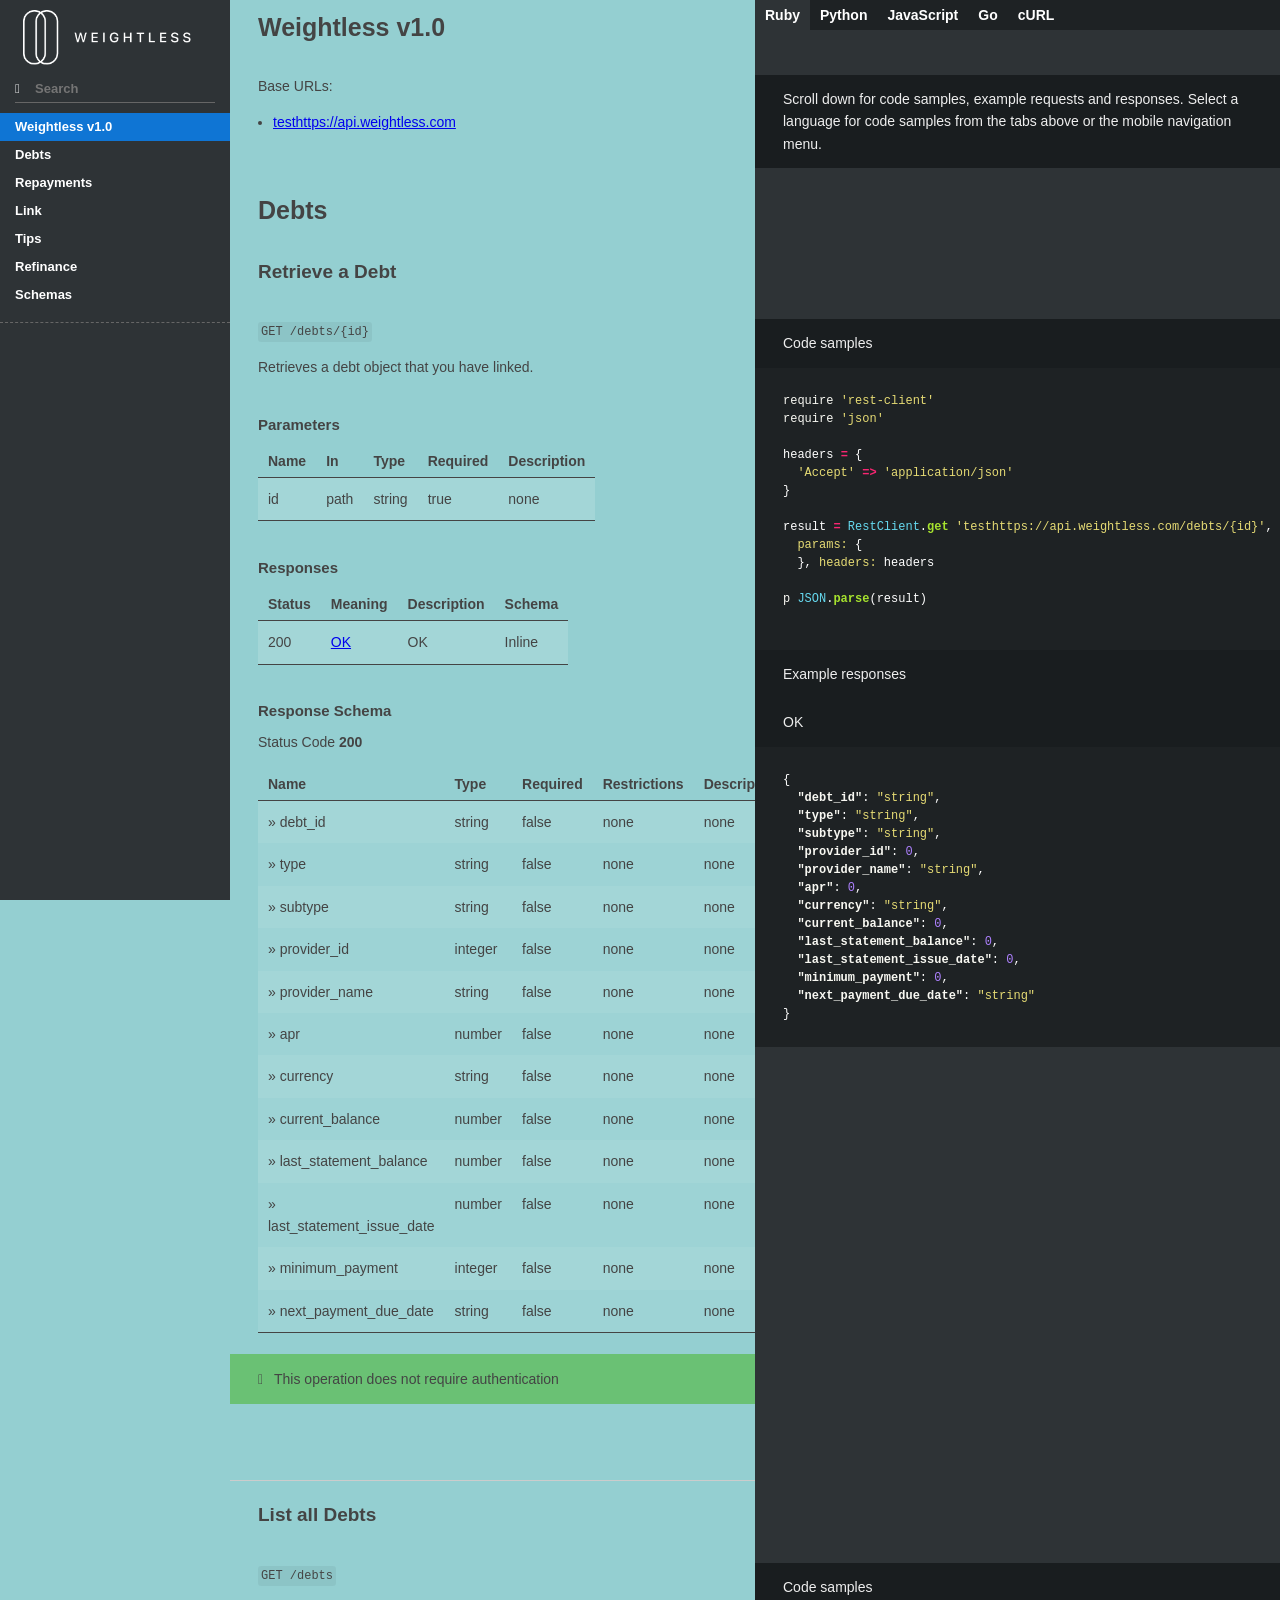
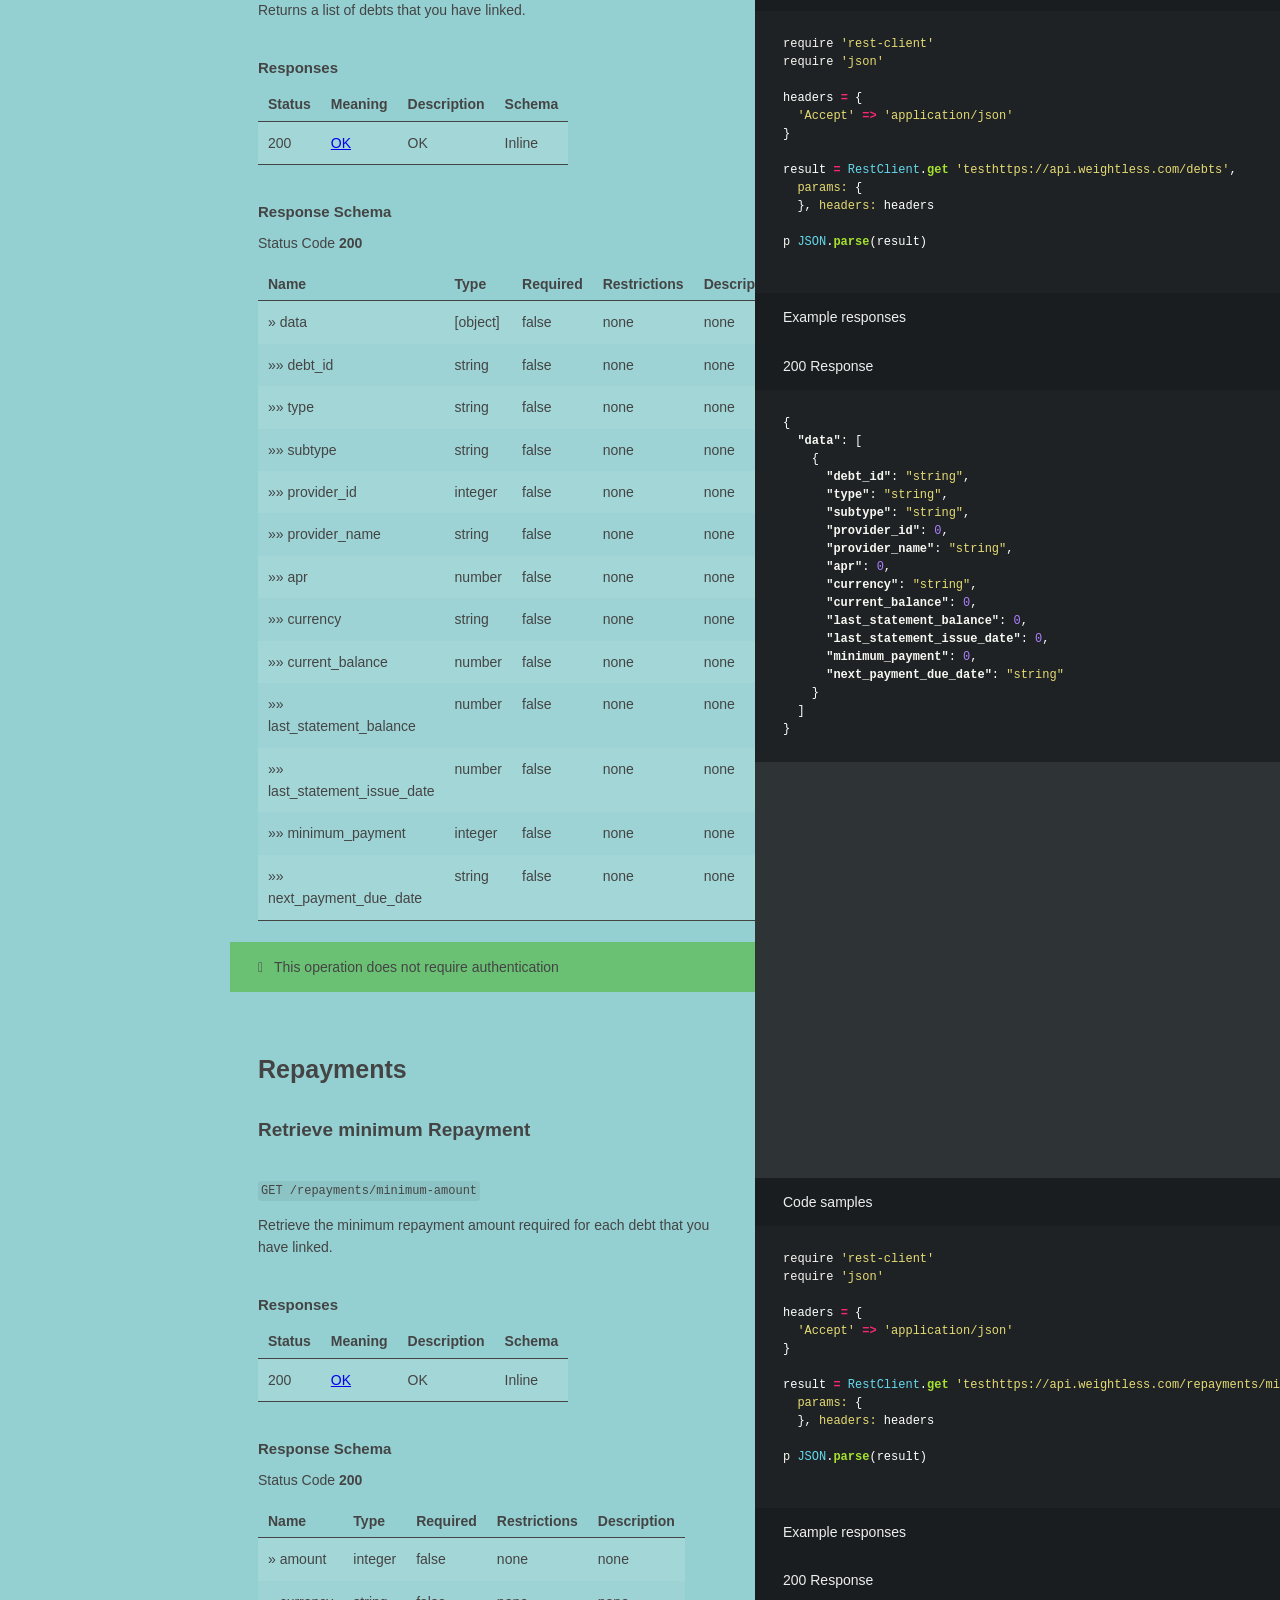
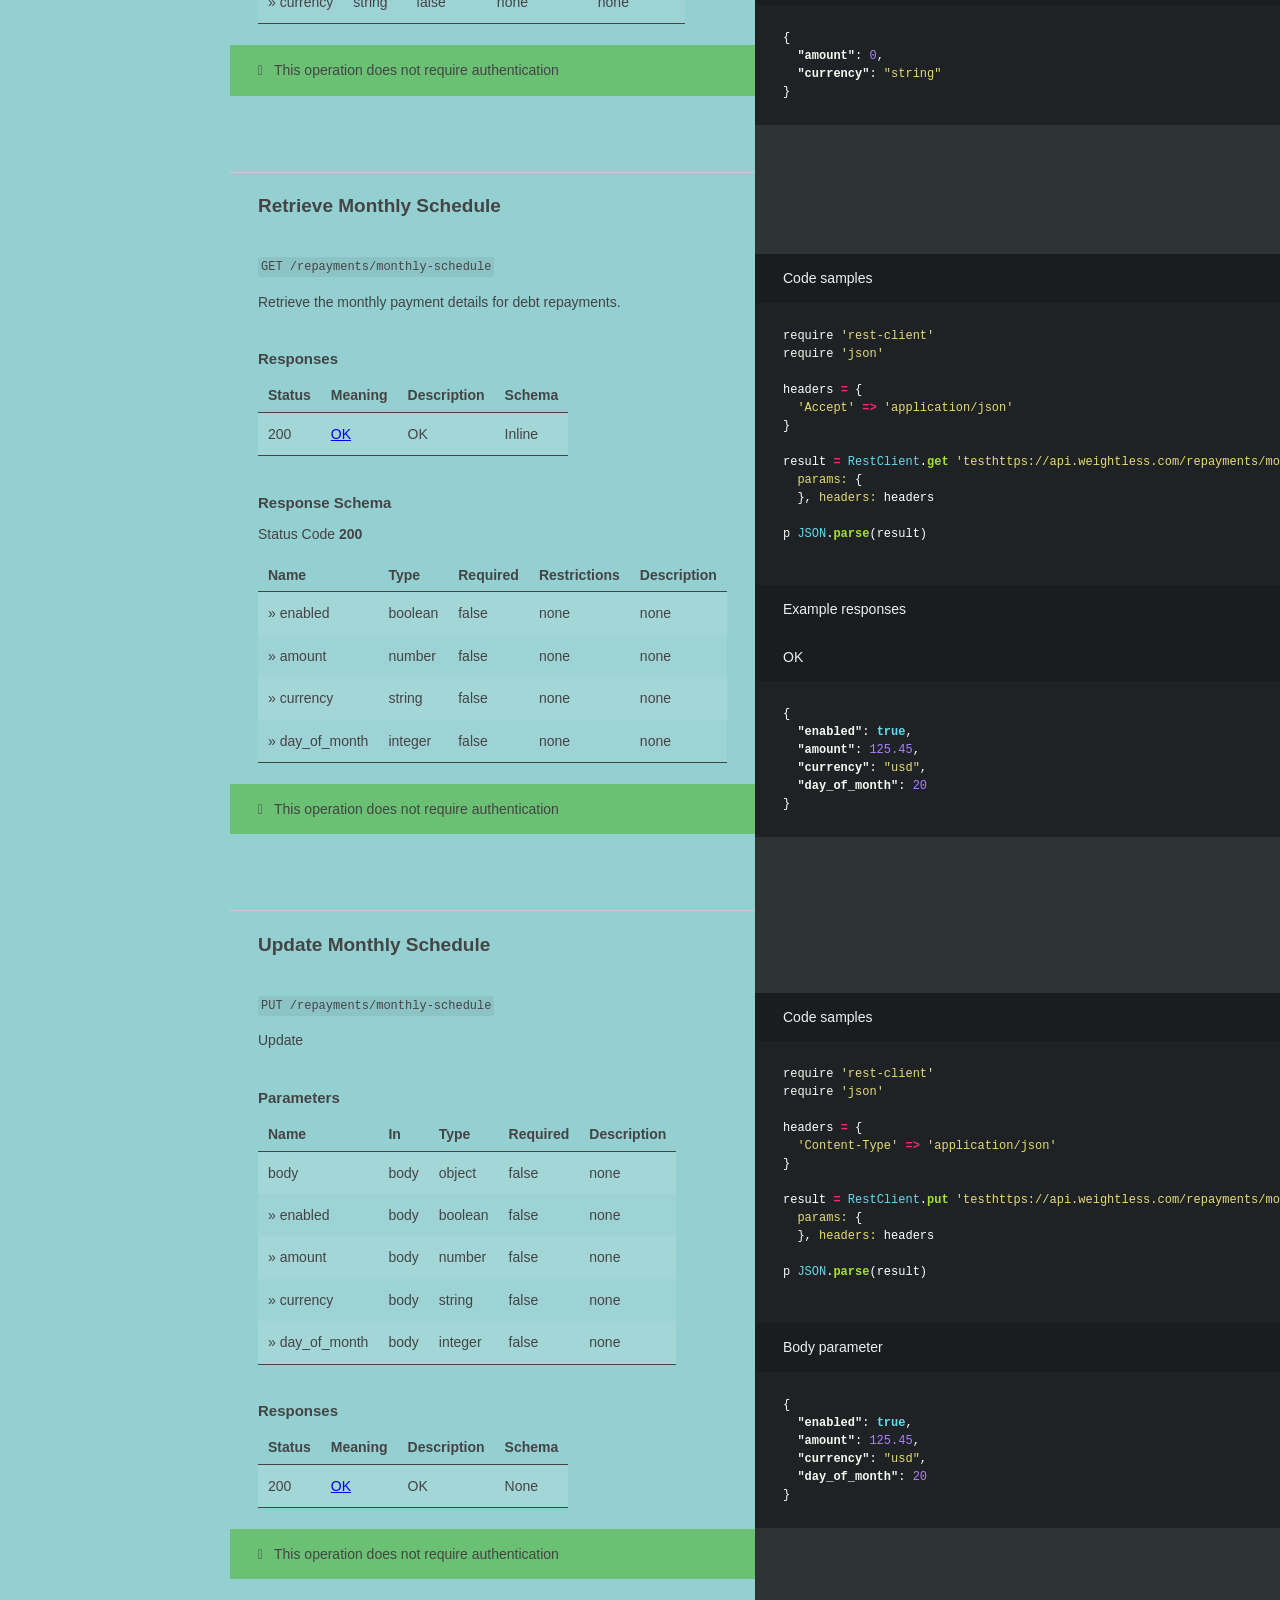
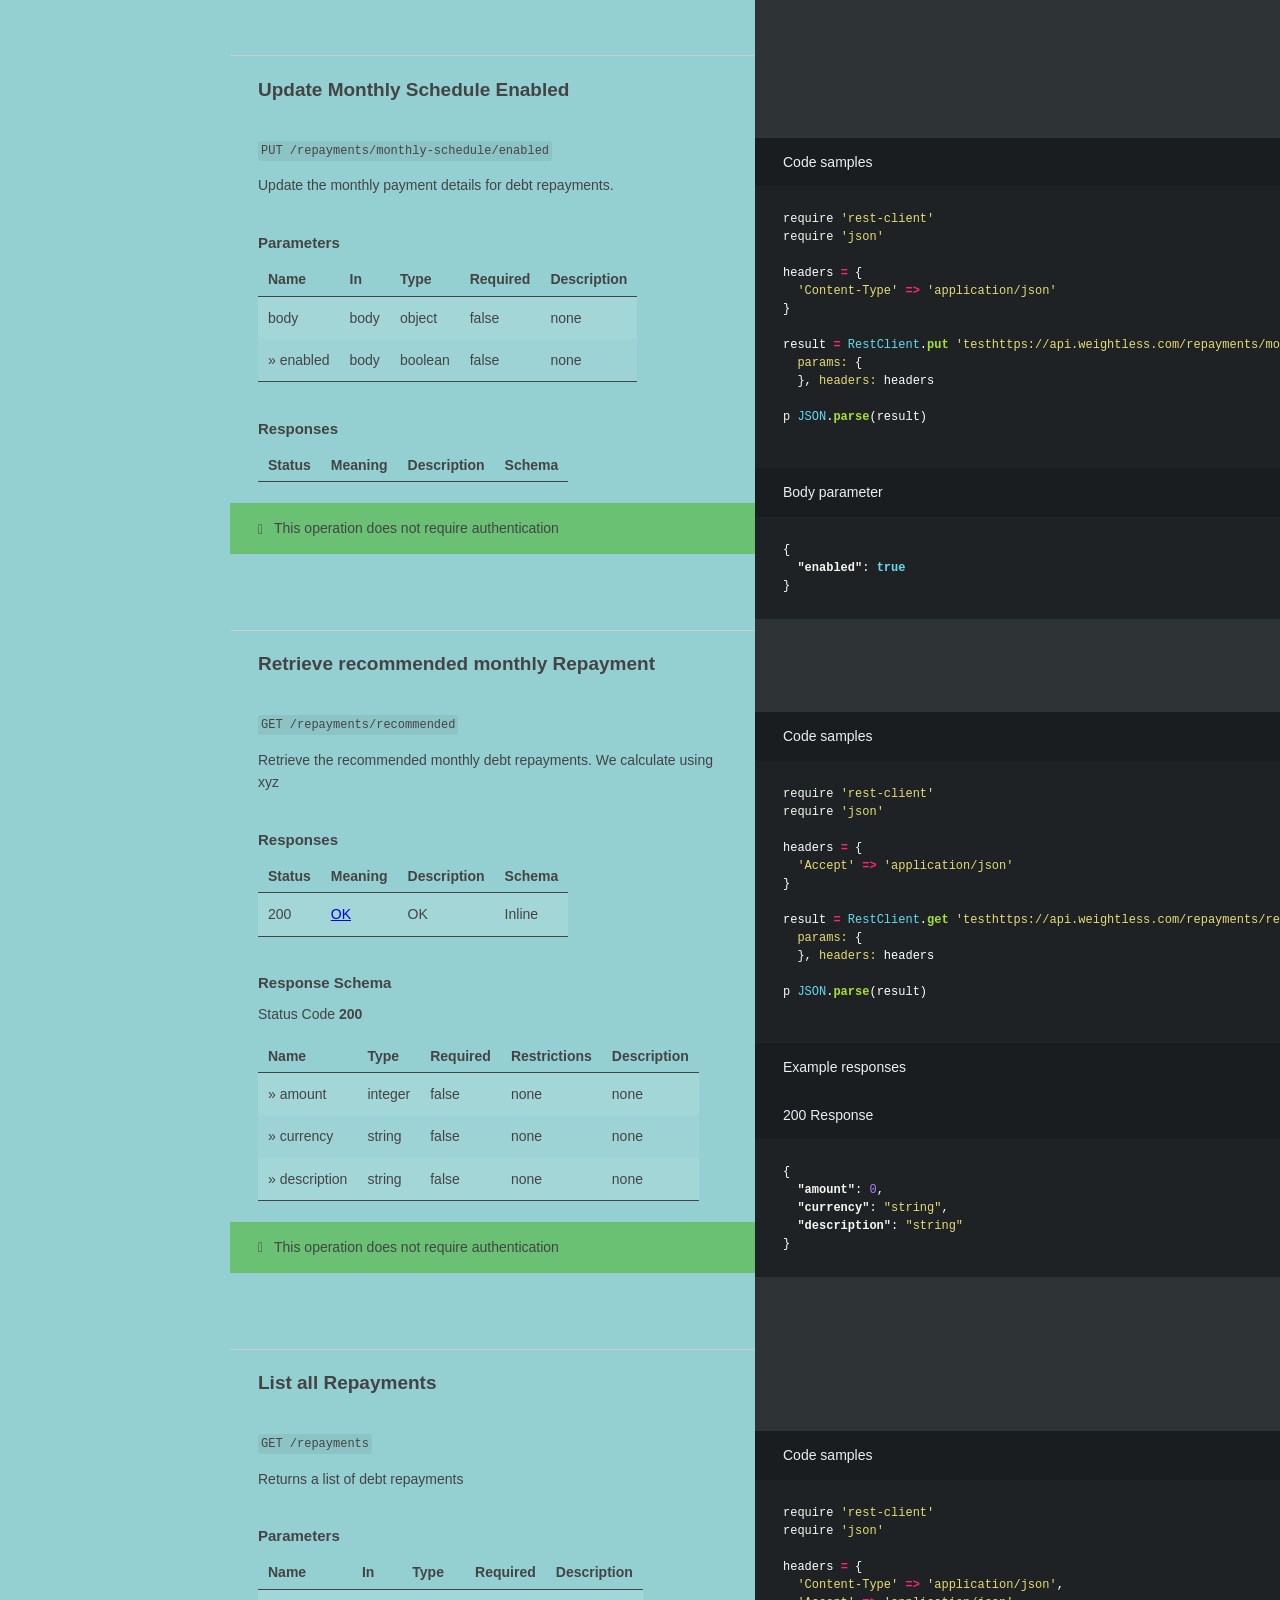
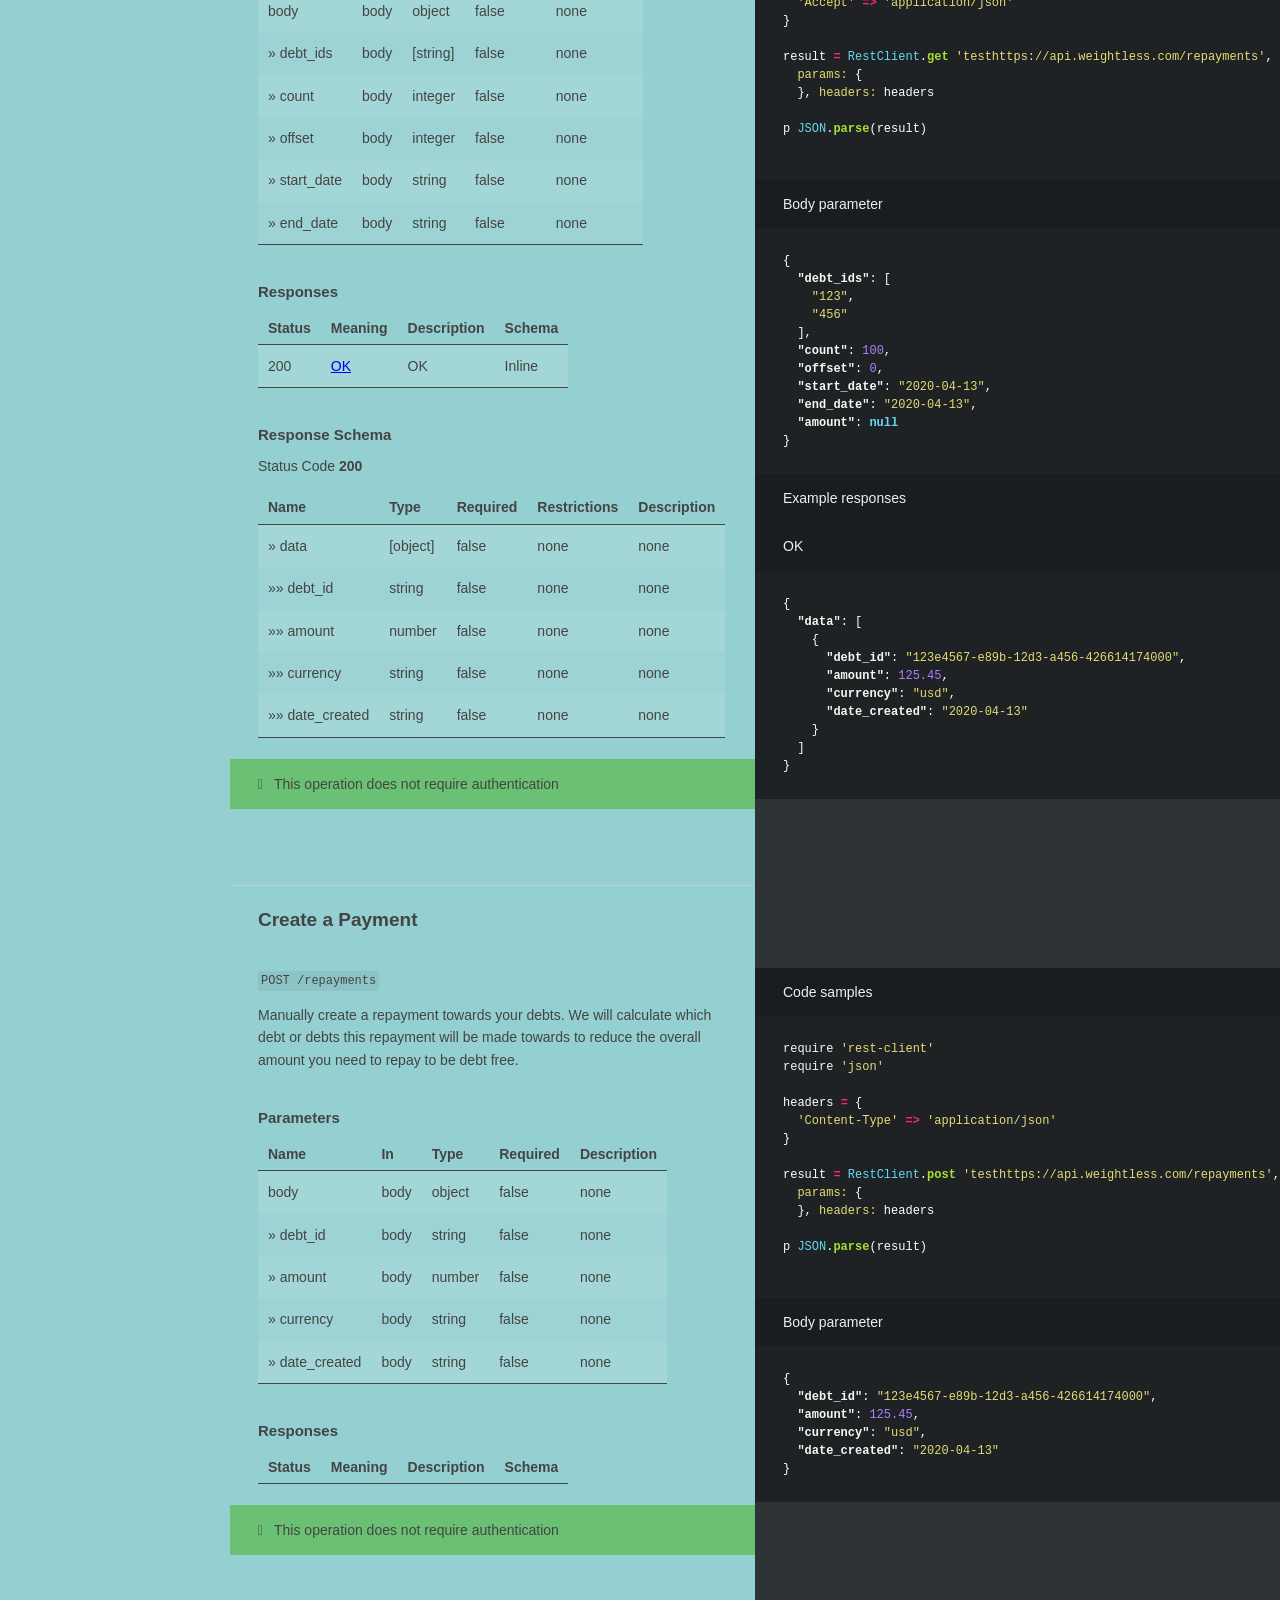
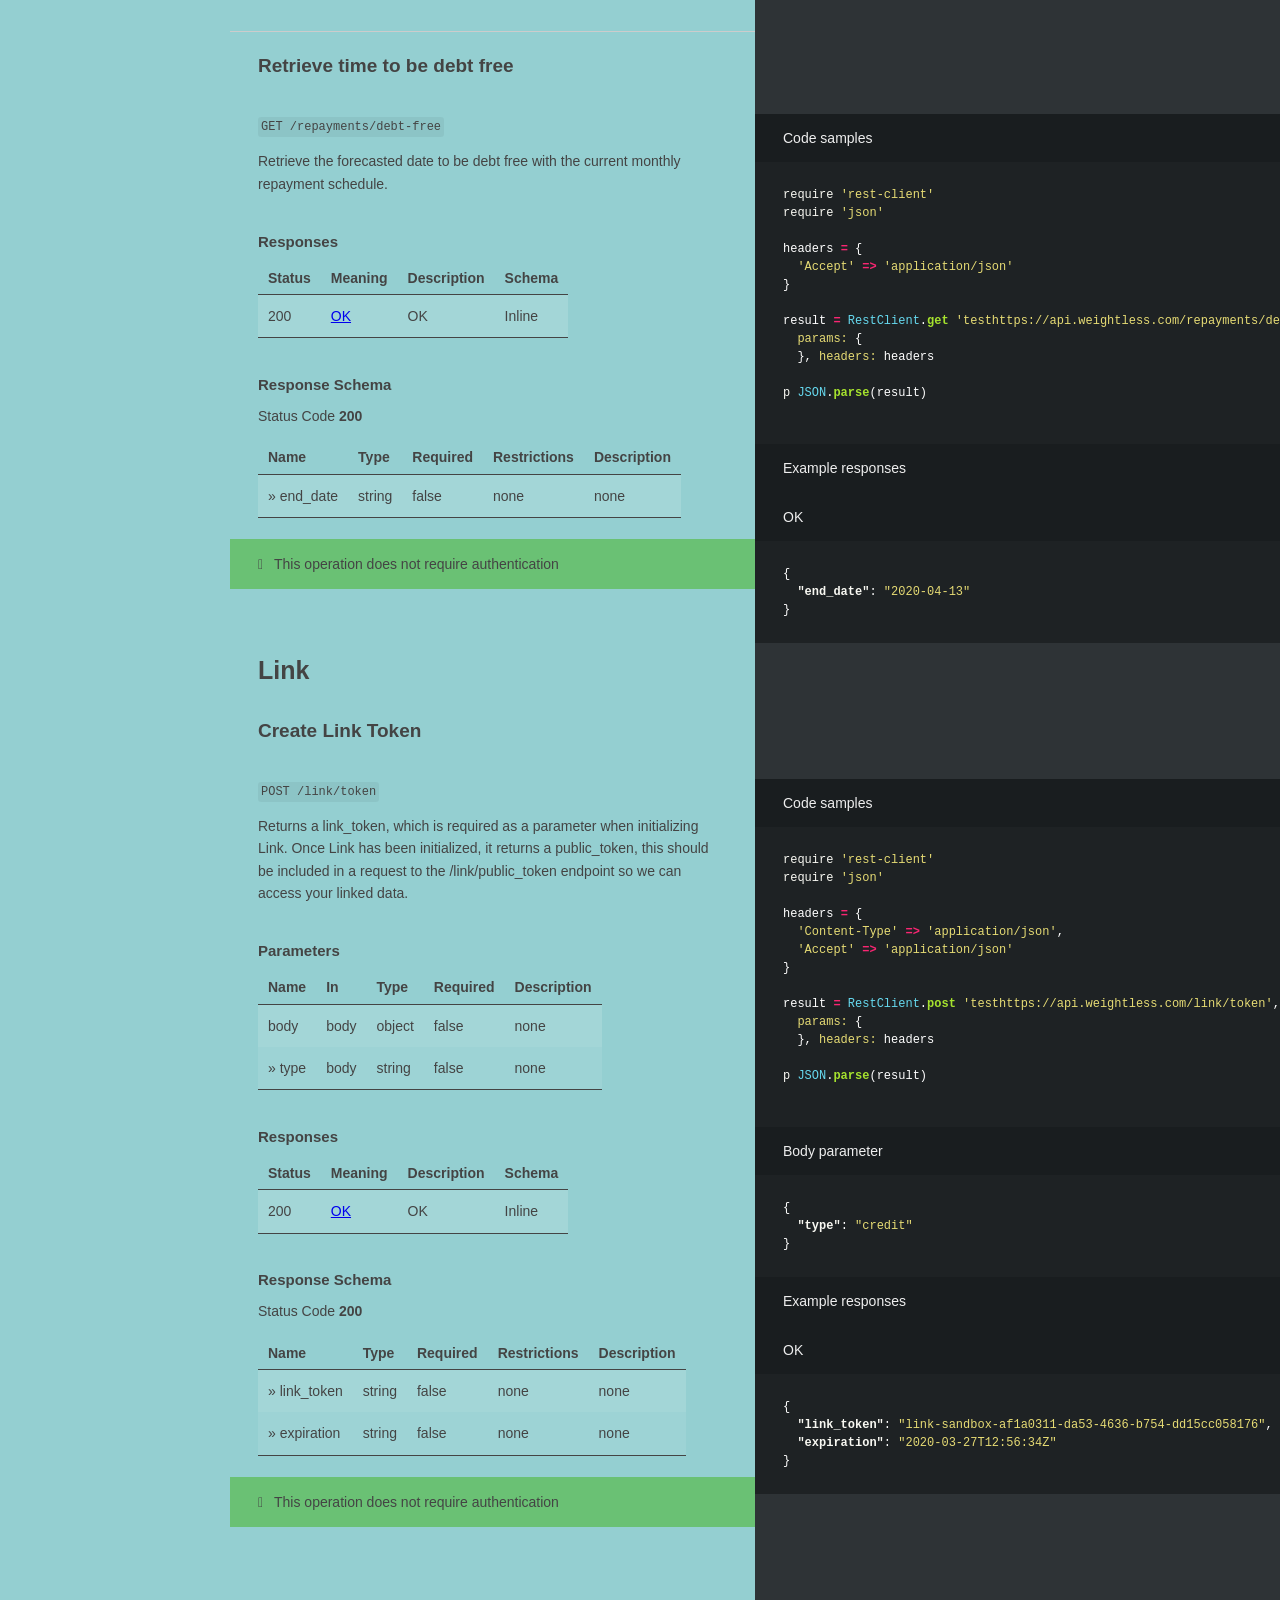
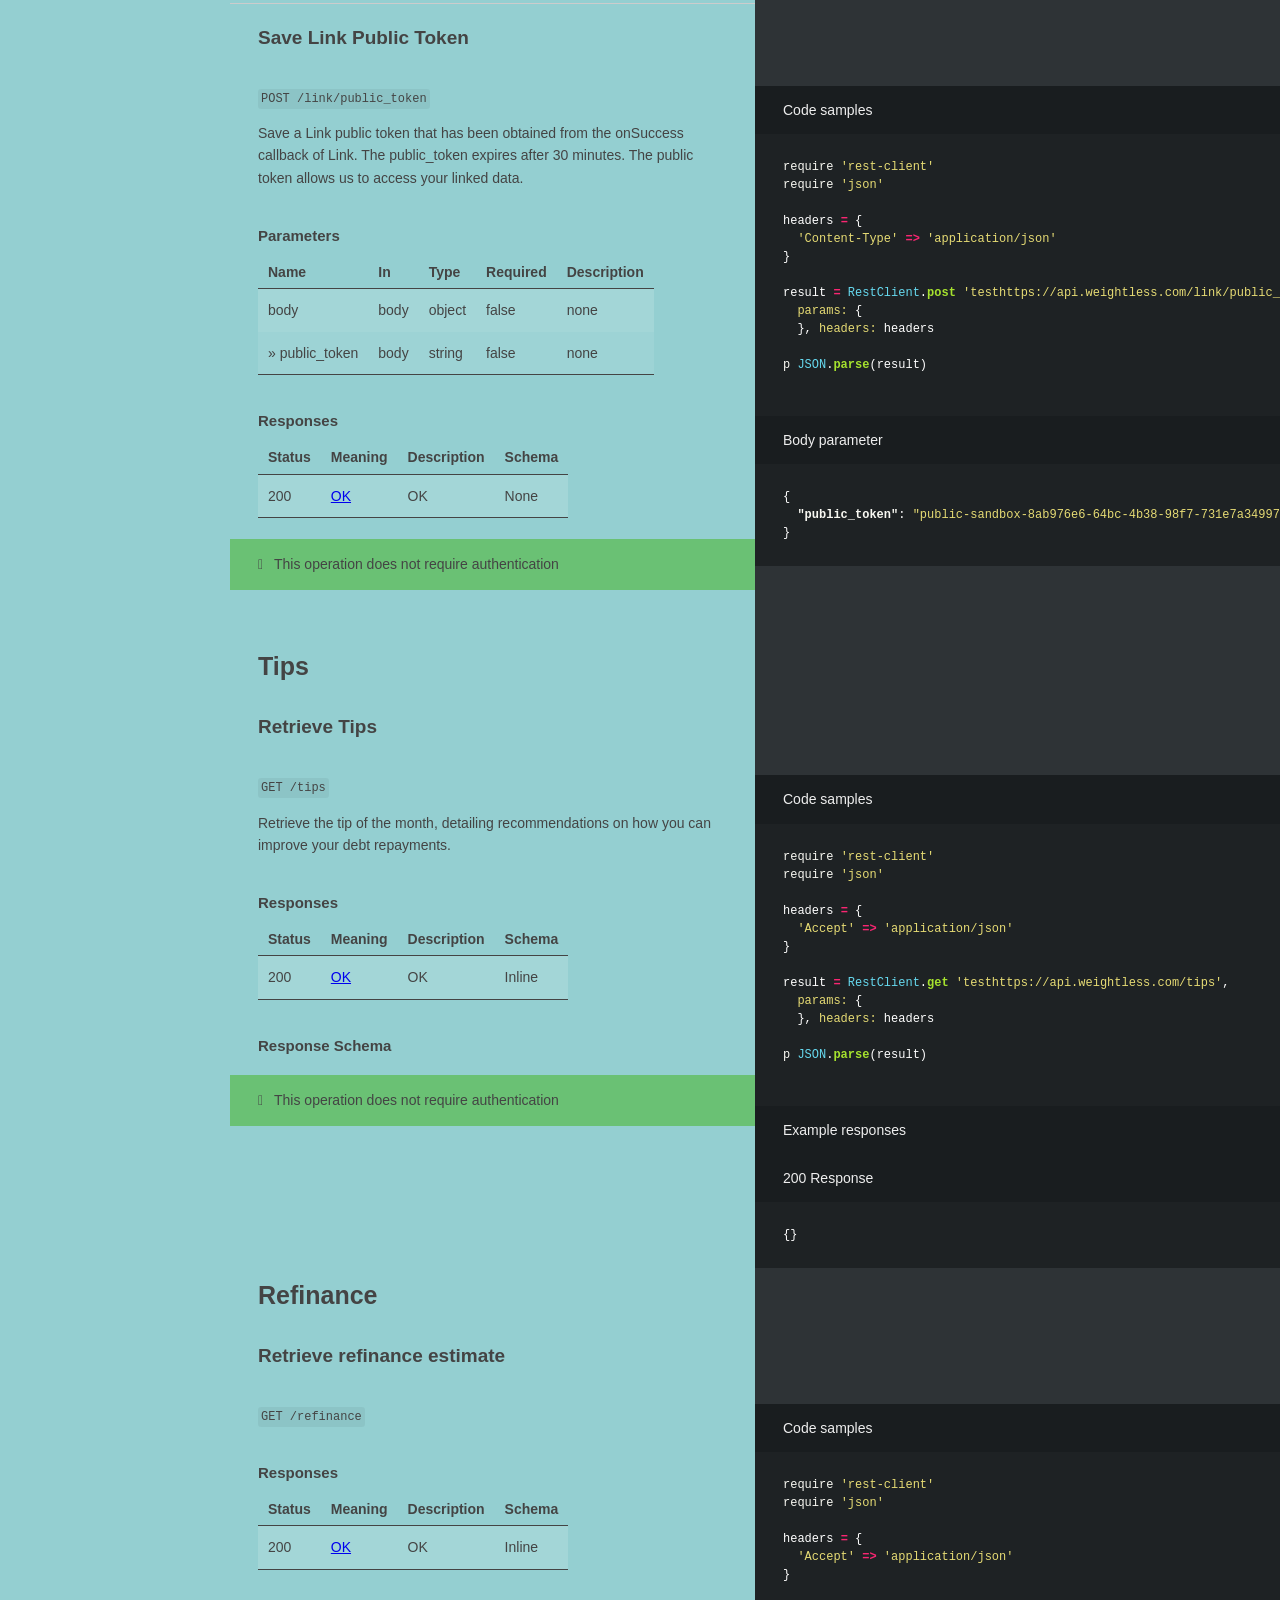
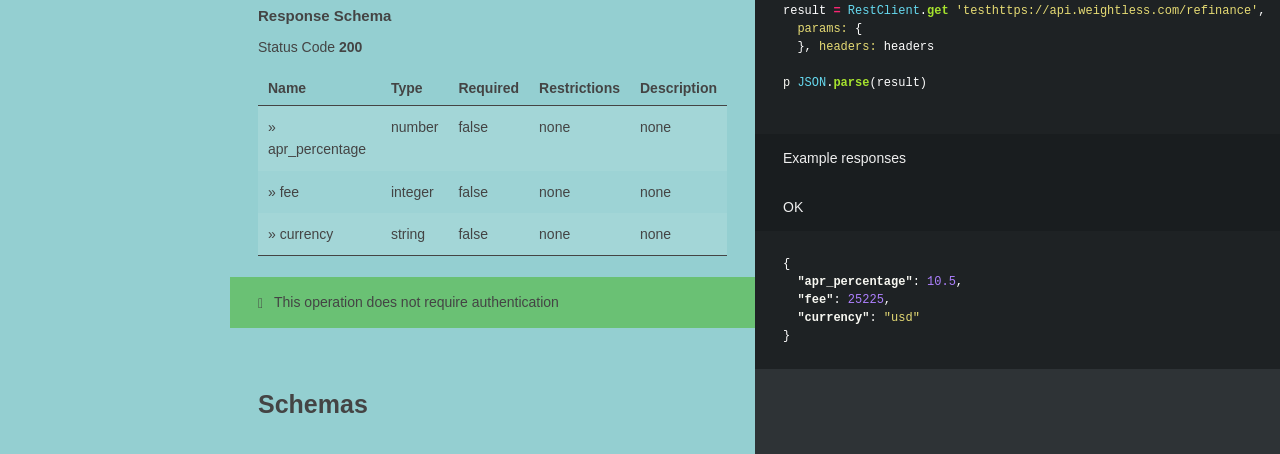
==== index.html @ 294d5b78 "deploy: b7ae5650cec1af07da5f13d421c8d6715bf667dc" ====
<!doctype html>
<html>
  <head>
    <meta charset="utf-8">
    <meta content="IE=edge,chrome=1" http-equiv="X-UA-Compatible">
    <meta name="viewport" content="width=device-width, initial-scale=1, maximum-scale=1">
    <title>Weightless v1.0</title>

    <style media="screen">
      .highlight table td { padding: 5px; }
.highlight table pre { margin: 0; }
.highlight .c, .highlight .ch, .highlight .cd, .highlight .cpf {
  color: #75715e;
  font-style: italic;
}
.highlight .cm {
  color: #75715e;
  font-style: italic;
}
.highlight .c1 {
  color: #75715e;
  font-style: italic;
}
.highlight .cp {
  color: #75715e;
  font-weight: bold;
}
.highlight .cs {
  color: #75715e;
  font-weight: bold;
  font-style: italic;
}
.highlight .err {
  color: #960050;
  background-color: #1e0010;
}
.highlight .gi {
  color: #ffffff;
  background-color: #324932;
}
.highlight .gd {
  color: #ffffff;
  background-color: #493131;
}
.highlight .ge {
  color: #000000;
  font-style: italic;
}
.highlight .gr {
  color: #aa0000;
}
.highlight .gt {
  color: #aa0000;
}
.highlight .gh {
  color: #999999;
}
.highlight .go {
  color: #888888;
}
.highlight .gp {
  color: #555555;
}
.highlight .gs {
  font-weight: bold;
}
.highlight .gu {
  color: #aaaaaa;
}
.highlight .k, .highlight .kv {
  color: #66d9ef;
  font-weight: bold;
}
.highlight .kc {
  color: #66d9ef;
  font-weight: bold;
}
.highlight .kd {
  color: #66d9ef;
  font-weight: bold;
}
.highlight .kp {
  color: #66d9ef;
  font-weight: bold;
}
.highlight .kr {
  color: #66d9ef;
  font-weight: bold;
}
.highlight .kt {
  color: #66d9ef;
  font-weight: bold;
}
.highlight .kn {
  color: #f92672;
  font-weight: bold;
}
.highlight .ow {
  color: #f92672;
  font-weight: bold;
}
.highlight .o {
  color: #f92672;
  font-weight: bold;
}
.highlight .mf {
  color: #ae81ff;
}
.highlight .mh {
  color: #ae81ff;
}
.highlight .il {
  color: #ae81ff;
}
.highlight .mi {
  color: #ae81ff;
}
.highlight .mo {
  color: #ae81ff;
}
.highlight .m, .highlight .mb, .highlight .mx {
  color: #ae81ff;
}
.highlight .se {
  color: #ae81ff;
}
.highlight .sa {
  color: #66d9ef;
  font-weight: bold;
}
.highlight .sb {
  color: #e6db74;
}
.highlight .sc {
  color: #e6db74;
}
.highlight .sd {
  color: #e6db74;
}
.highlight .s2 {
  color: #e6db74;
}
.highlight .sh {
  color: #e6db74;
}
.highlight .si {
  color: #e6db74;
}
.highlight .sx {
  color: #e6db74;
}
.highlight .sr {
  color: #e6db74;
}
.highlight .s1 {
  color: #e6db74;
}
.highlight .ss {
  color: #e6db74;
}
.highlight .s, .highlight .dl {
  color: #e6db74;
}
.highlight .na {
  color: #a6e22e;
}
.highlight .nc {
  color: #a6e22e;
  font-weight: bold;
}
.highlight .nd {
  color: #a6e22e;
  font-weight: bold;
}
.highlight .ne {
  color: #a6e22e;
  font-weight: bold;
}
.highlight .nf, .highlight .fm {
  color: #a6e22e;
  font-weight: bold;
}
.highlight .no {
  color: #66d9ef;
}
.highlight .bp {
  color: #f8f8f2;
}
.highlight .nb {
  color: #f8f8f2;
}
.highlight .ni {
  color: #f8f8f2;
}
.highlight .nn {
  color: #f8f8f2;
}
.highlight .vc {
  color: #f8f8f2;
}
.highlight .vg {
  color: #f8f8f2;
}
.highlight .vi {
  color: #f8f8f2;
}
.highlight .nv, .highlight .vm {
  color: #f8f8f2;
}
.highlight .w {
  color: #f8f8f2;
}
.highlight .nl {
  color: #f8f8f2;
  font-weight: bold;
}
.highlight .nt {
  color: #f92672;
}
.highlight {
  color: #f8f8f2;
  background-color: #49483e;
}
    </style>
    <style media="print">
      * {
        -webkit-transition:none!important;
        transition:none!important;
      }
      .highlight table td { padding: 5px; }
.highlight table pre { margin: 0; }
.highlight, .highlight .w {
  color: #586e75;
}
.highlight .err {
  color: #002b36;
  background-color: #dc322f;
}
.highlight .c, .highlight .ch, .highlight .cd, .highlight .cm, .highlight .cpf, .highlight .c1, .highlight .cs {
  color: #657b83;
}
.highlight .cp {
  color: #b58900;
}
.highlight .nt {
  color: #b58900;
}
.highlight .o, .highlight .ow {
  color: #93a1a1;
}
.highlight .p, .highlight .pi {
  color: #93a1a1;
}
.highlight .gi {
  color: #859900;
}
.highlight .gd {
  color: #dc322f;
}
.highlight .gh {
  color: #268bd2;
  background-color: #002b36;
  font-weight: bold;
}
.highlight .k, .highlight .kn, .highlight .kp, .highlight .kr, .highlight .kv {
  color: #6c71c4;
}
.highlight .kc {
  color: #cb4b16;
}
.highlight .kt {
  color: #cb4b16;
}
.highlight .kd {
  color: #cb4b16;
}
.highlight .s, .highlight .sb, .highlight .sc, .highlight .dl, .highlight .sd, .highlight .s2, .highlight .sh, .highlight .sx, .highlight .s1 {
  color: #859900;
}
.highlight .sa {
  color: #6c71c4;
}
.highlight .sr {
  color: #2aa198;
}
.highlight .si {
  color: #d33682;
}
.highlight .se {
  color: #d33682;
}
.highlight .nn {
  color: #b58900;
}
.highlight .nc {
  color: #b58900;
}
.highlight .no {
  color: #b58900;
}
.highlight .na {
  color: #268bd2;
}
.highlight .m, .highlight .mb, .highlight .mf, .highlight .mh, .highlight .mi, .highlight .il, .highlight .mo, .highlight .mx {
  color: #859900;
}
.highlight .ss {
  color: #859900;
}
    </style>
    <link href="stylesheets/screen-60b3db76.css" rel="stylesheet" media="screen" />
    <link href="stylesheets/print-6bd6da58.css" rel="stylesheet" media="print" />
      <script src="javascripts/all-b12a2749.js"></script>

  </head>

  <body class="index" data-languages="[&quot;ruby&quot;,&quot;python&quot;,&quot;javascript&quot;,&quot;go&quot;,&quot;shell&quot;]">
    <a href="#" id="nav-button">
      <span>
        NAV
        <img src="images/navbar-cad8cdcb.png" alt="" />
      </span>
    </a>
    <div class="toc-wrapper">
      <img src="images/logo-a65ea807.png" class="logo" alt="" />
        <div class="lang-selector">
              <a href="#" data-language-name="ruby">Ruby</a>
              <a href="#" data-language-name="python">Python</a>
              <a href="#" data-language-name="javascript">JavaScript</a>
              <a href="#" data-language-name="go">Go</a>
              <a href="#" data-language-name="shell"> cURL</a>
        </div>
        <div class="search">
          <input type="text" class="search" id="input-search" placeholder="Search">
        </div>
        <ul class="search-results"></ul>
      <ul id="toc" class="toc-list-h1">
          <li>
            <a href="#weightless" class="toc-h1 toc-link" data-title="Weightless v1.0">Weightless v1.0</a>
          </li>
          <li>
            <a href="#weightless-debts" class="toc-h1 toc-link" data-title="Debts">Debts</a>
              <ul class="toc-list-h2">
                  <li>
                    <a href="#retrieve-a-debt" class="toc-h2 toc-link" data-title="Retrieve a Debt">Retrieve a Debt</a>
                  </li>
                  <li>
                    <a href="#list-all-debts" class="toc-h2 toc-link" data-title="List all Debts">List all Debts</a>
                  </li>
              </ul>
          </li>
          <li>
            <a href="#weightless-repayments" class="toc-h1 toc-link" data-title="Repayments">Repayments</a>
              <ul class="toc-list-h2">
                  <li>
                    <a href="#retrieve-minimum-repayment" class="toc-h2 toc-link" data-title="Retrieve minimum Repayment">Retrieve minimum Repayment</a>
                  </li>
                  <li>
                    <a href="#retrieve-monthly-schedule" class="toc-h2 toc-link" data-title="Retrieve Monthly Schedule">Retrieve Monthly Schedule</a>
                  </li>
                  <li>
                    <a href="#update-monthly-schedule" class="toc-h2 toc-link" data-title="Update Monthly Schedule">Update Monthly Schedule</a>
                  </li>
                  <li>
                    <a href="#update-monthly-schedule-enabled" class="toc-h2 toc-link" data-title="Update Monthly Schedule Enabled">Update Monthly Schedule Enabled</a>
                  </li>
                  <li>
                    <a href="#retrieve-recommended-monthly-repayment" class="toc-h2 toc-link" data-title="Retrieve recommended monthly Repayment">Retrieve recommended monthly Repayment</a>
                  </li>
                  <li>
                    <a href="#list-all-repayments" class="toc-h2 toc-link" data-title="List all Repayments">List all Repayments</a>
                  </li>
                  <li>
                    <a href="#create-a-payment" class="toc-h2 toc-link" data-title="Create a Payment">Create a Payment</a>
                  </li>
                  <li>
                    <a href="#retrieve-time-to-be-debt-free" class="toc-h2 toc-link" data-title="Retrieve time to be debt free">Retrieve time to be debt free</a>
                  </li>
              </ul>
          </li>
          <li>
            <a href="#weightless-link" class="toc-h1 toc-link" data-title="Link">Link</a>
              <ul class="toc-list-h2">
                  <li>
                    <a href="#create-link-token" class="toc-h2 toc-link" data-title="Create Link Token">Create Link Token</a>
                  </li>
                  <li>
                    <a href="#save-link-public-token" class="toc-h2 toc-link" data-title="Save Link Public Token">Save Link Public Token</a>
                  </li>
              </ul>
          </li>
          <li>
            <a href="#weightless-tips" class="toc-h1 toc-link" data-title="Tips">Tips</a>
              <ul class="toc-list-h2">
                  <li>
                    <a href="#retrieve-tips" class="toc-h2 toc-link" data-title="Retrieve Tips">Retrieve Tips</a>
                  </li>
              </ul>
          </li>
          <li>
            <a href="#weightless-refinance" class="toc-h1 toc-link" data-title="Refinance">Refinance</a>
              <ul class="toc-list-h2">
                  <li>
                    <a href="#retrieve-refinance-estimate" class="toc-h2 toc-link" data-title="Retrieve refinance estimate">Retrieve refinance estimate</a>
                  </li>
              </ul>
          </li>
          <li>
            <a href="#schemas" class="toc-h1 toc-link" data-title="Schemas">Schemas</a>
          </li>
      </ul>
        <ul class="toc-footer">
        </ul>
    </div>
    <div class="page-wrapper">
      <div class="dark-box"></div>
      <div class="content">
        <!-- Generator: Widdershins v4.0.1 -->

<h1 id="weightless">Weightless v1.0</h1>

<blockquote>
<p>Scroll down for code samples, example requests and responses. Select a language for code samples from the tabs above or the mobile navigation menu.</p>
</blockquote>

<p>Base URLs:</p>

<ul>
<li><a href="testhttps://api.weightless.com">testhttps://api.weightless.com</a></li>
</ul>

<h1 id="weightless-debts">Debts</h1>
<h2 id='retrieve-a-debt'>Retrieve a Debt</h2>
<p><a id="opIdget-debts-by-id"></a></p>

<blockquote>
<p>Code samples</p>
</blockquote>
<div class="highlight"><pre class="highlight ruby tab-ruby"><code><span class="nb">require</span> <span class="s1">'rest-client'</span>
<span class="nb">require</span> <span class="s1">'json'</span>

<span class="n">headers</span> <span class="o">=</span> <span class="p">{</span>
  <span class="s1">'Accept'</span> <span class="o">=&gt;</span> <span class="s1">'application/json'</span>
<span class="p">}</span>

<span class="n">result</span> <span class="o">=</span> <span class="no">RestClient</span><span class="p">.</span><span class="nf">get</span> <span class="s1">'testhttps://api.weightless.com/debts/{id}'</span><span class="p">,</span>
  <span class="ss">params: </span><span class="p">{</span>
  <span class="p">},</span> <span class="ss">headers: </span><span class="n">headers</span>

<span class="nb">p</span> <span class="no">JSON</span><span class="p">.</span><span class="nf">parse</span><span class="p">(</span><span class="n">result</span><span class="p">)</span>

</code></pre></div><div class="highlight"><pre class="highlight python tab-python"><code><span class="kn">import</span> <span class="nn">requests</span>
<span class="n">headers</span> <span class="o">=</span> <span class="p">{</span>
  <span class="s">'Accept'</span><span class="p">:</span> <span class="s">'application/json'</span>
<span class="p">}</span>

<span class="n">r</span> <span class="o">=</span> <span class="n">requests</span><span class="p">.</span><span class="n">get</span><span class="p">(</span><span class="s">'testhttps://api.weightless.com/debts/{id}'</span><span class="p">,</span> <span class="n">headers</span> <span class="o">=</span> <span class="n">headers</span><span class="p">)</span>

<span class="k">print</span><span class="p">(</span><span class="n">r</span><span class="p">.</span><span class="n">json</span><span class="p">())</span>

</code></pre></div><div class="highlight"><pre class="highlight javascript tab-javascript"><code>
<span class="kd">const</span> <span class="nx">headers</span> <span class="o">=</span> <span class="p">{</span>
  <span class="dl">'</span><span class="s1">Accept</span><span class="dl">'</span><span class="p">:</span><span class="dl">'</span><span class="s1">application/json</span><span class="dl">'</span>
<span class="p">};</span>

<span class="nx">fetch</span><span class="p">(</span><span class="dl">'</span><span class="s1">testhttps://api.weightless.com/debts/{id}</span><span class="dl">'</span><span class="p">,</span>
<span class="p">{</span>
  <span class="na">method</span><span class="p">:</span> <span class="dl">'</span><span class="s1">GET</span><span class="dl">'</span><span class="p">,</span>

  <span class="na">headers</span><span class="p">:</span> <span class="nx">headers</span>
<span class="p">})</span>
<span class="p">.</span><span class="nx">then</span><span class="p">(</span><span class="kd">function</span><span class="p">(</span><span class="nx">res</span><span class="p">)</span> <span class="p">{</span>
    <span class="k">return</span> <span class="nx">res</span><span class="p">.</span><span class="nx">json</span><span class="p">();</span>
<span class="p">}).</span><span class="nx">then</span><span class="p">(</span><span class="kd">function</span><span class="p">(</span><span class="nx">body</span><span class="p">)</span> <span class="p">{</span>
    <span class="nx">console</span><span class="p">.</span><span class="nx">log</span><span class="p">(</span><span class="nx">body</span><span class="p">);</span>
<span class="p">});</span>

</code></pre></div><div class="highlight"><pre class="highlight go tab-go"><code><span class="k">package</span> <span class="n">main</span>

<span class="k">import</span> <span class="p">(</span>
       <span class="s">"bytes"</span>
       <span class="s">"net/http"</span>
<span class="p">)</span>

<span class="k">func</span> <span class="n">main</span><span class="p">()</span> <span class="p">{</span>

    <span class="n">headers</span> <span class="o">:=</span> <span class="k">map</span><span class="p">[</span><span class="kt">string</span><span class="p">][]</span><span class="kt">string</span><span class="p">{</span>
        <span class="s">"Accept"</span><span class="o">:</span> <span class="p">[]</span><span class="kt">string</span><span class="p">{</span><span class="s">"application/json"</span><span class="p">},</span>
    <span class="p">}</span>

    <span class="n">data</span> <span class="o">:=</span> <span class="n">bytes</span><span class="o">.</span><span class="n">NewBuffer</span><span class="p">([]</span><span class="kt">byte</span><span class="p">{</span><span class="n">jsonReq</span><span class="p">})</span>
    <span class="n">req</span><span class="p">,</span> <span class="n">err</span> <span class="o">:=</span> <span class="n">http</span><span class="o">.</span><span class="n">NewRequest</span><span class="p">(</span><span class="s">"GET"</span><span class="p">,</span> <span class="s">"testhttps://api.weightless.com/debts/{id}"</span><span class="p">,</span> <span class="n">data</span><span class="p">)</span>
    <span class="n">req</span><span class="o">.</span><span class="n">Header</span> <span class="o">=</span> <span class="n">headers</span>

    <span class="n">client</span> <span class="o">:=</span> <span class="o">&amp;</span><span class="n">http</span><span class="o">.</span><span class="n">Client</span><span class="p">{}</span>
    <span class="n">resp</span><span class="p">,</span> <span class="n">err</span> <span class="o">:=</span> <span class="n">client</span><span class="o">.</span><span class="n">Do</span><span class="p">(</span><span class="n">req</span><span class="p">)</span>
    <span class="c">// ...</span>
<span class="p">}</span>

</code></pre></div><div class="highlight"><pre class="highlight shell tab-shell"><code><span class="c"># You can also use wget</span>
curl <span class="nt">-X</span> GET testhttps://api.weightless.com/debts/<span class="o">{</span><span class="nb">id</span><span class="o">}</span> <span class="se">\</span>
  <span class="nt">-H</span> <span class="s1">'Accept: application/json'</span>

</code></pre></div>
<p><code>GET /debts/{id}</code></p>

<p>Retrieves a debt object that you have linked.</p>

<h3 id="retrieve-a-debt-parameters">Parameters</h3>

<table><thead>
<tr>
<th>Name</th>
<th>In</th>
<th>Type</th>
<th>Required</th>
<th>Description</th>
</tr>
</thead><tbody>
<tr>
<td>id</td>
<td>path</td>
<td>string</td>
<td>true</td>
<td>none</td>
</tr>
</tbody></table>

<blockquote>
<p>Example responses</p>

<p>OK</p>
</blockquote>
<div class="highlight"><pre class="highlight json tab-json"><code><span class="p">{</span><span class="w">
  </span><span class="nl">"debt_id"</span><span class="p">:</span><span class="w"> </span><span class="s2">"string"</span><span class="p">,</span><span class="w">
  </span><span class="nl">"type"</span><span class="p">:</span><span class="w"> </span><span class="s2">"string"</span><span class="p">,</span><span class="w">
  </span><span class="nl">"subtype"</span><span class="p">:</span><span class="w"> </span><span class="s2">"string"</span><span class="p">,</span><span class="w">
  </span><span class="nl">"provider_id"</span><span class="p">:</span><span class="w"> </span><span class="mi">0</span><span class="p">,</span><span class="w">
  </span><span class="nl">"provider_name"</span><span class="p">:</span><span class="w"> </span><span class="s2">"string"</span><span class="p">,</span><span class="w">
  </span><span class="nl">"apr"</span><span class="p">:</span><span class="w"> </span><span class="mi">0</span><span class="p">,</span><span class="w">
  </span><span class="nl">"currency"</span><span class="p">:</span><span class="w"> </span><span class="s2">"string"</span><span class="p">,</span><span class="w">
  </span><span class="nl">"current_balance"</span><span class="p">:</span><span class="w"> </span><span class="mi">0</span><span class="p">,</span><span class="w">
  </span><span class="nl">"last_statement_balance"</span><span class="p">:</span><span class="w"> </span><span class="mi">0</span><span class="p">,</span><span class="w">
  </span><span class="nl">"last_statement_issue_date"</span><span class="p">:</span><span class="w"> </span><span class="mi">0</span><span class="p">,</span><span class="w">
  </span><span class="nl">"minimum_payment"</span><span class="p">:</span><span class="w"> </span><span class="mi">0</span><span class="p">,</span><span class="w">
  </span><span class="nl">"next_payment_due_date"</span><span class="p">:</span><span class="w"> </span><span class="s2">"string"</span><span class="w">
</span><span class="p">}</span><span class="w">
</span></code></pre></div>
<h3 id="retrieve-a-debt-responses">Responses</h3>

<table><thead>
<tr>
<th>Status</th>
<th>Meaning</th>
<th>Description</th>
<th>Schema</th>
</tr>
</thead><tbody>
<tr>
<td>200</td>
<td><a href="https://tools.ietf.org/html/rfc7231#section-6.3.1">OK</a></td>
<td>OK</td>
<td>Inline</td>
</tr>
</tbody></table>

<h3 id="retrieve-a-debt-responseschema">Response Schema</h3>

<p>Status Code <strong>200</strong></p>

<table><thead>
<tr>
<th>Name</th>
<th>Type</th>
<th>Required</th>
<th>Restrictions</th>
<th>Description</th>
</tr>
</thead><tbody>
<tr>
<td>» debt_id</td>
<td>string</td>
<td>false</td>
<td>none</td>
<td>none</td>
</tr>
<tr>
<td>» type</td>
<td>string</td>
<td>false</td>
<td>none</td>
<td>none</td>
</tr>
<tr>
<td>» subtype</td>
<td>string</td>
<td>false</td>
<td>none</td>
<td>none</td>
</tr>
<tr>
<td>» provider_id</td>
<td>integer</td>
<td>false</td>
<td>none</td>
<td>none</td>
</tr>
<tr>
<td>» provider_name</td>
<td>string</td>
<td>false</td>
<td>none</td>
<td>none</td>
</tr>
<tr>
<td>» apr</td>
<td>number</td>
<td>false</td>
<td>none</td>
<td>none</td>
</tr>
<tr>
<td>» currency</td>
<td>string</td>
<td>false</td>
<td>none</td>
<td>none</td>
</tr>
<tr>
<td>» current_balance</td>
<td>number</td>
<td>false</td>
<td>none</td>
<td>none</td>
</tr>
<tr>
<td>» last_statement_balance</td>
<td>number</td>
<td>false</td>
<td>none</td>
<td>none</td>
</tr>
<tr>
<td>» last_statement_issue_date</td>
<td>number</td>
<td>false</td>
<td>none</td>
<td>none</td>
</tr>
<tr>
<td>» minimum_payment</td>
<td>integer</td>
<td>false</td>
<td>none</td>
<td>none</td>
</tr>
<tr>
<td>» next_payment_due_date</td>
<td>string</td>
<td>false</td>
<td>none</td>
<td>none</td>
</tr>
</tbody></table>

<aside class="success">
This operation does not require authentication
</aside>
<h2 id='list-all-debts'>List all Debts</h2>
<p><a id="opIdget-debts"></a></p>

<blockquote>
<p>Code samples</p>
</blockquote>
<div class="highlight"><pre class="highlight ruby tab-ruby"><code><span class="nb">require</span> <span class="s1">'rest-client'</span>
<span class="nb">require</span> <span class="s1">'json'</span>

<span class="n">headers</span> <span class="o">=</span> <span class="p">{</span>
  <span class="s1">'Accept'</span> <span class="o">=&gt;</span> <span class="s1">'application/json'</span>
<span class="p">}</span>

<span class="n">result</span> <span class="o">=</span> <span class="no">RestClient</span><span class="p">.</span><span class="nf">get</span> <span class="s1">'testhttps://api.weightless.com/debts'</span><span class="p">,</span>
  <span class="ss">params: </span><span class="p">{</span>
  <span class="p">},</span> <span class="ss">headers: </span><span class="n">headers</span>

<span class="nb">p</span> <span class="no">JSON</span><span class="p">.</span><span class="nf">parse</span><span class="p">(</span><span class="n">result</span><span class="p">)</span>

</code></pre></div><div class="highlight"><pre class="highlight python tab-python"><code><span class="kn">import</span> <span class="nn">requests</span>
<span class="n">headers</span> <span class="o">=</span> <span class="p">{</span>
  <span class="s">'Accept'</span><span class="p">:</span> <span class="s">'application/json'</span>
<span class="p">}</span>

<span class="n">r</span> <span class="o">=</span> <span class="n">requests</span><span class="p">.</span><span class="n">get</span><span class="p">(</span><span class="s">'testhttps://api.weightless.com/debts'</span><span class="p">,</span> <span class="n">headers</span> <span class="o">=</span> <span class="n">headers</span><span class="p">)</span>

<span class="k">print</span><span class="p">(</span><span class="n">r</span><span class="p">.</span><span class="n">json</span><span class="p">())</span>

</code></pre></div><div class="highlight"><pre class="highlight javascript tab-javascript"><code>
<span class="kd">const</span> <span class="nx">headers</span> <span class="o">=</span> <span class="p">{</span>
  <span class="dl">'</span><span class="s1">Accept</span><span class="dl">'</span><span class="p">:</span><span class="dl">'</span><span class="s1">application/json</span><span class="dl">'</span>
<span class="p">};</span>

<span class="nx">fetch</span><span class="p">(</span><span class="dl">'</span><span class="s1">testhttps://api.weightless.com/debts</span><span class="dl">'</span><span class="p">,</span>
<span class="p">{</span>
  <span class="na">method</span><span class="p">:</span> <span class="dl">'</span><span class="s1">GET</span><span class="dl">'</span><span class="p">,</span>

  <span class="na">headers</span><span class="p">:</span> <span class="nx">headers</span>
<span class="p">})</span>
<span class="p">.</span><span class="nx">then</span><span class="p">(</span><span class="kd">function</span><span class="p">(</span><span class="nx">res</span><span class="p">)</span> <span class="p">{</span>
    <span class="k">return</span> <span class="nx">res</span><span class="p">.</span><span class="nx">json</span><span class="p">();</span>
<span class="p">}).</span><span class="nx">then</span><span class="p">(</span><span class="kd">function</span><span class="p">(</span><span class="nx">body</span><span class="p">)</span> <span class="p">{</span>
    <span class="nx">console</span><span class="p">.</span><span class="nx">log</span><span class="p">(</span><span class="nx">body</span><span class="p">);</span>
<span class="p">});</span>

</code></pre></div><div class="highlight"><pre class="highlight go tab-go"><code><span class="k">package</span> <span class="n">main</span>

<span class="k">import</span> <span class="p">(</span>
       <span class="s">"bytes"</span>
       <span class="s">"net/http"</span>
<span class="p">)</span>

<span class="k">func</span> <span class="n">main</span><span class="p">()</span> <span class="p">{</span>

    <span class="n">headers</span> <span class="o">:=</span> <span class="k">map</span><span class="p">[</span><span class="kt">string</span><span class="p">][]</span><span class="kt">string</span><span class="p">{</span>
        <span class="s">"Accept"</span><span class="o">:</span> <span class="p">[]</span><span class="kt">string</span><span class="p">{</span><span class="s">"application/json"</span><span class="p">},</span>
    <span class="p">}</span>

    <span class="n">data</span> <span class="o">:=</span> <span class="n">bytes</span><span class="o">.</span><span class="n">NewBuffer</span><span class="p">([]</span><span class="kt">byte</span><span class="p">{</span><span class="n">jsonReq</span><span class="p">})</span>
    <span class="n">req</span><span class="p">,</span> <span class="n">err</span> <span class="o">:=</span> <span class="n">http</span><span class="o">.</span><span class="n">NewRequest</span><span class="p">(</span><span class="s">"GET"</span><span class="p">,</span> <span class="s">"testhttps://api.weightless.com/debts"</span><span class="p">,</span> <span class="n">data</span><span class="p">)</span>
    <span class="n">req</span><span class="o">.</span><span class="n">Header</span> <span class="o">=</span> <span class="n">headers</span>

    <span class="n">client</span> <span class="o">:=</span> <span class="o">&amp;</span><span class="n">http</span><span class="o">.</span><span class="n">Client</span><span class="p">{}</span>
    <span class="n">resp</span><span class="p">,</span> <span class="n">err</span> <span class="o">:=</span> <span class="n">client</span><span class="o">.</span><span class="n">Do</span><span class="p">(</span><span class="n">req</span><span class="p">)</span>
    <span class="c">// ...</span>
<span class="p">}</span>

</code></pre></div><div class="highlight"><pre class="highlight shell tab-shell"><code><span class="c"># You can also use wget</span>
curl <span class="nt">-X</span> GET testhttps://api.weightless.com/debts <span class="se">\</span>
  <span class="nt">-H</span> <span class="s1">'Accept: application/json'</span>

</code></pre></div>
<p><code>GET /debts</code></p>

<p>Returns a list of debts that you have linked.</p>

<blockquote>
<p>Example responses</p>

<p>200 Response</p>
</blockquote>
<div class="highlight"><pre class="highlight json tab-json"><code><span class="p">{</span><span class="w">
  </span><span class="nl">"data"</span><span class="p">:</span><span class="w"> </span><span class="p">[</span><span class="w">
    </span><span class="p">{</span><span class="w">
      </span><span class="nl">"debt_id"</span><span class="p">:</span><span class="w"> </span><span class="s2">"string"</span><span class="p">,</span><span class="w">
      </span><span class="nl">"type"</span><span class="p">:</span><span class="w"> </span><span class="s2">"string"</span><span class="p">,</span><span class="w">
      </span><span class="nl">"subtype"</span><span class="p">:</span><span class="w"> </span><span class="s2">"string"</span><span class="p">,</span><span class="w">
      </span><span class="nl">"provider_id"</span><span class="p">:</span><span class="w"> </span><span class="mi">0</span><span class="p">,</span><span class="w">
      </span><span class="nl">"provider_name"</span><span class="p">:</span><span class="w"> </span><span class="s2">"string"</span><span class="p">,</span><span class="w">
      </span><span class="nl">"apr"</span><span class="p">:</span><span class="w"> </span><span class="mi">0</span><span class="p">,</span><span class="w">
      </span><span class="nl">"currency"</span><span class="p">:</span><span class="w"> </span><span class="s2">"string"</span><span class="p">,</span><span class="w">
      </span><span class="nl">"current_balance"</span><span class="p">:</span><span class="w"> </span><span class="mi">0</span><span class="p">,</span><span class="w">
      </span><span class="nl">"last_statement_balance"</span><span class="p">:</span><span class="w"> </span><span class="mi">0</span><span class="p">,</span><span class="w">
      </span><span class="nl">"last_statement_issue_date"</span><span class="p">:</span><span class="w"> </span><span class="mi">0</span><span class="p">,</span><span class="w">
      </span><span class="nl">"minimum_payment"</span><span class="p">:</span><span class="w"> </span><span class="mi">0</span><span class="p">,</span><span class="w">
      </span><span class="nl">"next_payment_due_date"</span><span class="p">:</span><span class="w"> </span><span class="s2">"string"</span><span class="w">
    </span><span class="p">}</span><span class="w">
  </span><span class="p">]</span><span class="w">
</span><span class="p">}</span><span class="w">
</span></code></pre></div>
<h3 id="list-all-debts-responses">Responses</h3>

<table><thead>
<tr>
<th>Status</th>
<th>Meaning</th>
<th>Description</th>
<th>Schema</th>
</tr>
</thead><tbody>
<tr>
<td>200</td>
<td><a href="https://tools.ietf.org/html/rfc7231#section-6.3.1">OK</a></td>
<td>OK</td>
<td>Inline</td>
</tr>
</tbody></table>

<h3 id="list-all-debts-responseschema">Response Schema</h3>

<p>Status Code <strong>200</strong></p>

<table><thead>
<tr>
<th>Name</th>
<th>Type</th>
<th>Required</th>
<th>Restrictions</th>
<th>Description</th>
</tr>
</thead><tbody>
<tr>
<td>» data</td>
<td>[object]</td>
<td>false</td>
<td>none</td>
<td>none</td>
</tr>
<tr>
<td>»» debt_id</td>
<td>string</td>
<td>false</td>
<td>none</td>
<td>none</td>
</tr>
<tr>
<td>»» type</td>
<td>string</td>
<td>false</td>
<td>none</td>
<td>none</td>
</tr>
<tr>
<td>»» subtype</td>
<td>string</td>
<td>false</td>
<td>none</td>
<td>none</td>
</tr>
<tr>
<td>»» provider_id</td>
<td>integer</td>
<td>false</td>
<td>none</td>
<td>none</td>
</tr>
<tr>
<td>»» provider_name</td>
<td>string</td>
<td>false</td>
<td>none</td>
<td>none</td>
</tr>
<tr>
<td>»» apr</td>
<td>number</td>
<td>false</td>
<td>none</td>
<td>none</td>
</tr>
<tr>
<td>»» currency</td>
<td>string</td>
<td>false</td>
<td>none</td>
<td>none</td>
</tr>
<tr>
<td>»» current_balance</td>
<td>number</td>
<td>false</td>
<td>none</td>
<td>none</td>
</tr>
<tr>
<td>»» last_statement_balance</td>
<td>number</td>
<td>false</td>
<td>none</td>
<td>none</td>
</tr>
<tr>
<td>»» last_statement_issue_date</td>
<td>number</td>
<td>false</td>
<td>none</td>
<td>none</td>
</tr>
<tr>
<td>»» minimum_payment</td>
<td>integer</td>
<td>false</td>
<td>none</td>
<td>none</td>
</tr>
<tr>
<td>»» next_payment_due_date</td>
<td>string</td>
<td>false</td>
<td>none</td>
<td>none</td>
</tr>
</tbody></table>

<aside class="success">
This operation does not require authentication
</aside>

<h1 id="weightless-repayments">Repayments</h1>
<h2 id='retrieve-minimum-repayment'>Retrieve minimum Repayment</h2>
<p><a id="opIdget-debts-minimum-payment"></a></p>

<blockquote>
<p>Code samples</p>
</blockquote>
<div class="highlight"><pre class="highlight ruby tab-ruby"><code><span class="nb">require</span> <span class="s1">'rest-client'</span>
<span class="nb">require</span> <span class="s1">'json'</span>

<span class="n">headers</span> <span class="o">=</span> <span class="p">{</span>
  <span class="s1">'Accept'</span> <span class="o">=&gt;</span> <span class="s1">'application/json'</span>
<span class="p">}</span>

<span class="n">result</span> <span class="o">=</span> <span class="no">RestClient</span><span class="p">.</span><span class="nf">get</span> <span class="s1">'testhttps://api.weightless.com/repayments/minimum-amount'</span><span class="p">,</span>
  <span class="ss">params: </span><span class="p">{</span>
  <span class="p">},</span> <span class="ss">headers: </span><span class="n">headers</span>

<span class="nb">p</span> <span class="no">JSON</span><span class="p">.</span><span class="nf">parse</span><span class="p">(</span><span class="n">result</span><span class="p">)</span>

</code></pre></div><div class="highlight"><pre class="highlight python tab-python"><code><span class="kn">import</span> <span class="nn">requests</span>
<span class="n">headers</span> <span class="o">=</span> <span class="p">{</span>
  <span class="s">'Accept'</span><span class="p">:</span> <span class="s">'application/json'</span>
<span class="p">}</span>

<span class="n">r</span> <span class="o">=</span> <span class="n">requests</span><span class="p">.</span><span class="n">get</span><span class="p">(</span><span class="s">'testhttps://api.weightless.com/repayments/minimum-amount'</span><span class="p">,</span> <span class="n">headers</span> <span class="o">=</span> <span class="n">headers</span><span class="p">)</span>

<span class="k">print</span><span class="p">(</span><span class="n">r</span><span class="p">.</span><span class="n">json</span><span class="p">())</span>

</code></pre></div><div class="highlight"><pre class="highlight javascript tab-javascript"><code>
<span class="kd">const</span> <span class="nx">headers</span> <span class="o">=</span> <span class="p">{</span>
  <span class="dl">'</span><span class="s1">Accept</span><span class="dl">'</span><span class="p">:</span><span class="dl">'</span><span class="s1">application/json</span><span class="dl">'</span>
<span class="p">};</span>

<span class="nx">fetch</span><span class="p">(</span><span class="dl">'</span><span class="s1">testhttps://api.weightless.com/repayments/minimum-amount</span><span class="dl">'</span><span class="p">,</span>
<span class="p">{</span>
  <span class="na">method</span><span class="p">:</span> <span class="dl">'</span><span class="s1">GET</span><span class="dl">'</span><span class="p">,</span>

  <span class="na">headers</span><span class="p">:</span> <span class="nx">headers</span>
<span class="p">})</span>
<span class="p">.</span><span class="nx">then</span><span class="p">(</span><span class="kd">function</span><span class="p">(</span><span class="nx">res</span><span class="p">)</span> <span class="p">{</span>
    <span class="k">return</span> <span class="nx">res</span><span class="p">.</span><span class="nx">json</span><span class="p">();</span>
<span class="p">}).</span><span class="nx">then</span><span class="p">(</span><span class="kd">function</span><span class="p">(</span><span class="nx">body</span><span class="p">)</span> <span class="p">{</span>
    <span class="nx">console</span><span class="p">.</span><span class="nx">log</span><span class="p">(</span><span class="nx">body</span><span class="p">);</span>
<span class="p">});</span>

</code></pre></div><div class="highlight"><pre class="highlight go tab-go"><code><span class="k">package</span> <span class="n">main</span>

<span class="k">import</span> <span class="p">(</span>
       <span class="s">"bytes"</span>
       <span class="s">"net/http"</span>
<span class="p">)</span>

<span class="k">func</span> <span class="n">main</span><span class="p">()</span> <span class="p">{</span>

    <span class="n">headers</span> <span class="o">:=</span> <span class="k">map</span><span class="p">[</span><span class="kt">string</span><span class="p">][]</span><span class="kt">string</span><span class="p">{</span>
        <span class="s">"Accept"</span><span class="o">:</span> <span class="p">[]</span><span class="kt">string</span><span class="p">{</span><span class="s">"application/json"</span><span class="p">},</span>
    <span class="p">}</span>

    <span class="n">data</span> <span class="o">:=</span> <span class="n">bytes</span><span class="o">.</span><span class="n">NewBuffer</span><span class="p">([]</span><span class="kt">byte</span><span class="p">{</span><span class="n">jsonReq</span><span class="p">})</span>
    <span class="n">req</span><span class="p">,</span> <span class="n">err</span> <span class="o">:=</span> <span class="n">http</span><span class="o">.</span><span class="n">NewRequest</span><span class="p">(</span><span class="s">"GET"</span><span class="p">,</span> <span class="s">"testhttps://api.weightless.com/repayments/minimum-amount"</span><span class="p">,</span> <span class="n">data</span><span class="p">)</span>
    <span class="n">req</span><span class="o">.</span><span class="n">Header</span> <span class="o">=</span> <span class="n">headers</span>

    <span class="n">client</span> <span class="o">:=</span> <span class="o">&amp;</span><span class="n">http</span><span class="o">.</span><span class="n">Client</span><span class="p">{}</span>
    <span class="n">resp</span><span class="p">,</span> <span class="n">err</span> <span class="o">:=</span> <span class="n">client</span><span class="o">.</span><span class="n">Do</span><span class="p">(</span><span class="n">req</span><span class="p">)</span>
    <span class="c">// ...</span>
<span class="p">}</span>

</code></pre></div><div class="highlight"><pre class="highlight shell tab-shell"><code><span class="c"># You can also use wget</span>
curl <span class="nt">-X</span> GET testhttps://api.weightless.com/repayments/minimum-amount <span class="se">\</span>
  <span class="nt">-H</span> <span class="s1">'Accept: application/json'</span>

</code></pre></div>
<p><code>GET /repayments/minimum-amount</code></p>

<p>Retrieve the minimum repayment amount required for each debt that you have linked.</p>

<blockquote>
<p>Example responses</p>

<p>200 Response</p>
</blockquote>
<div class="highlight"><pre class="highlight json tab-json"><code><span class="p">{</span><span class="w">
  </span><span class="nl">"amount"</span><span class="p">:</span><span class="w"> </span><span class="mi">0</span><span class="p">,</span><span class="w">
  </span><span class="nl">"currency"</span><span class="p">:</span><span class="w"> </span><span class="s2">"string"</span><span class="w">
</span><span class="p">}</span><span class="w">
</span></code></pre></div>
<h3 id="retrieve-minimum-repayment-responses">Responses</h3>

<table><thead>
<tr>
<th>Status</th>
<th>Meaning</th>
<th>Description</th>
<th>Schema</th>
</tr>
</thead><tbody>
<tr>
<td>200</td>
<td><a href="https://tools.ietf.org/html/rfc7231#section-6.3.1">OK</a></td>
<td>OK</td>
<td>Inline</td>
</tr>
</tbody></table>

<h3 id="retrieve-minimum-repayment-responseschema">Response Schema</h3>

<p>Status Code <strong>200</strong></p>

<table><thead>
<tr>
<th>Name</th>
<th>Type</th>
<th>Required</th>
<th>Restrictions</th>
<th>Description</th>
</tr>
</thead><tbody>
<tr>
<td>» amount</td>
<td>integer</td>
<td>false</td>
<td>none</td>
<td>none</td>
</tr>
<tr>
<td>» currency</td>
<td>string</td>
<td>false</td>
<td>none</td>
<td>none</td>
</tr>
</tbody></table>

<aside class="success">
This operation does not require authentication
</aside>
<h2 id='retrieve-monthly-schedule'>Retrieve Monthly Schedule</h2>
<p><a id="opIdget-debts-monthly-payment"></a></p>

<blockquote>
<p>Code samples</p>
</blockquote>
<div class="highlight"><pre class="highlight ruby tab-ruby"><code><span class="nb">require</span> <span class="s1">'rest-client'</span>
<span class="nb">require</span> <span class="s1">'json'</span>

<span class="n">headers</span> <span class="o">=</span> <span class="p">{</span>
  <span class="s1">'Accept'</span> <span class="o">=&gt;</span> <span class="s1">'application/json'</span>
<span class="p">}</span>

<span class="n">result</span> <span class="o">=</span> <span class="no">RestClient</span><span class="p">.</span><span class="nf">get</span> <span class="s1">'testhttps://api.weightless.com/repayments/monthly-schedule'</span><span class="p">,</span>
  <span class="ss">params: </span><span class="p">{</span>
  <span class="p">},</span> <span class="ss">headers: </span><span class="n">headers</span>

<span class="nb">p</span> <span class="no">JSON</span><span class="p">.</span><span class="nf">parse</span><span class="p">(</span><span class="n">result</span><span class="p">)</span>

</code></pre></div><div class="highlight"><pre class="highlight python tab-python"><code><span class="kn">import</span> <span class="nn">requests</span>
<span class="n">headers</span> <span class="o">=</span> <span class="p">{</span>
  <span class="s">'Accept'</span><span class="p">:</span> <span class="s">'application/json'</span>
<span class="p">}</span>

<span class="n">r</span> <span class="o">=</span> <span class="n">requests</span><span class="p">.</span><span class="n">get</span><span class="p">(</span><span class="s">'testhttps://api.weightless.com/repayments/monthly-schedule'</span><span class="p">,</span> <span class="n">headers</span> <span class="o">=</span> <span class="n">headers</span><span class="p">)</span>

<span class="k">print</span><span class="p">(</span><span class="n">r</span><span class="p">.</span><span class="n">json</span><span class="p">())</span>

</code></pre></div><div class="highlight"><pre class="highlight javascript tab-javascript"><code>
<span class="kd">const</span> <span class="nx">headers</span> <span class="o">=</span> <span class="p">{</span>
  <span class="dl">'</span><span class="s1">Accept</span><span class="dl">'</span><span class="p">:</span><span class="dl">'</span><span class="s1">application/json</span><span class="dl">'</span>
<span class="p">};</span>

<span class="nx">fetch</span><span class="p">(</span><span class="dl">'</span><span class="s1">testhttps://api.weightless.com/repayments/monthly-schedule</span><span class="dl">'</span><span class="p">,</span>
<span class="p">{</span>
  <span class="na">method</span><span class="p">:</span> <span class="dl">'</span><span class="s1">GET</span><span class="dl">'</span><span class="p">,</span>

  <span class="na">headers</span><span class="p">:</span> <span class="nx">headers</span>
<span class="p">})</span>
<span class="p">.</span><span class="nx">then</span><span class="p">(</span><span class="kd">function</span><span class="p">(</span><span class="nx">res</span><span class="p">)</span> <span class="p">{</span>
    <span class="k">return</span> <span class="nx">res</span><span class="p">.</span><span class="nx">json</span><span class="p">();</span>
<span class="p">}).</span><span class="nx">then</span><span class="p">(</span><span class="kd">function</span><span class="p">(</span><span class="nx">body</span><span class="p">)</span> <span class="p">{</span>
    <span class="nx">console</span><span class="p">.</span><span class="nx">log</span><span class="p">(</span><span class="nx">body</span><span class="p">);</span>
<span class="p">});</span>

</code></pre></div><div class="highlight"><pre class="highlight go tab-go"><code><span class="k">package</span> <span class="n">main</span>

<span class="k">import</span> <span class="p">(</span>
       <span class="s">"bytes"</span>
       <span class="s">"net/http"</span>
<span class="p">)</span>

<span class="k">func</span> <span class="n">main</span><span class="p">()</span> <span class="p">{</span>

    <span class="n">headers</span> <span class="o">:=</span> <span class="k">map</span><span class="p">[</span><span class="kt">string</span><span class="p">][]</span><span class="kt">string</span><span class="p">{</span>
        <span class="s">"Accept"</span><span class="o">:</span> <span class="p">[]</span><span class="kt">string</span><span class="p">{</span><span class="s">"application/json"</span><span class="p">},</span>
    <span class="p">}</span>

    <span class="n">data</span> <span class="o">:=</span> <span class="n">bytes</span><span class="o">.</span><span class="n">NewBuffer</span><span class="p">([]</span><span class="kt">byte</span><span class="p">{</span><span class="n">jsonReq</span><span class="p">})</span>
    <span class="n">req</span><span class="p">,</span> <span class="n">err</span> <span class="o">:=</span> <span class="n">http</span><span class="o">.</span><span class="n">NewRequest</span><span class="p">(</span><span class="s">"GET"</span><span class="p">,</span> <span class="s">"testhttps://api.weightless.com/repayments/monthly-schedule"</span><span class="p">,</span> <span class="n">data</span><span class="p">)</span>
    <span class="n">req</span><span class="o">.</span><span class="n">Header</span> <span class="o">=</span> <span class="n">headers</span>

    <span class="n">client</span> <span class="o">:=</span> <span class="o">&amp;</span><span class="n">http</span><span class="o">.</span><span class="n">Client</span><span class="p">{}</span>
    <span class="n">resp</span><span class="p">,</span> <span class="n">err</span> <span class="o">:=</span> <span class="n">client</span><span class="o">.</span><span class="n">Do</span><span class="p">(</span><span class="n">req</span><span class="p">)</span>
    <span class="c">// ...</span>
<span class="p">}</span>

</code></pre></div><div class="highlight"><pre class="highlight shell tab-shell"><code><span class="c"># You can also use wget</span>
curl <span class="nt">-X</span> GET testhttps://api.weightless.com/repayments/monthly-schedule <span class="se">\</span>
  <span class="nt">-H</span> <span class="s1">'Accept: application/json'</span>

</code></pre></div>
<p><code>GET /repayments/monthly-schedule</code></p>

<p>Retrieve the monthly payment details for debt repayments. </p>

<blockquote>
<p>Example responses</p>

<p>OK</p>
</blockquote>
<div class="highlight"><pre class="highlight json tab-json"><code><span class="p">{</span><span class="w">
  </span><span class="nl">"enabled"</span><span class="p">:</span><span class="w"> </span><span class="kc">true</span><span class="p">,</span><span class="w">
  </span><span class="nl">"amount"</span><span class="p">:</span><span class="w"> </span><span class="mf">125.45</span><span class="p">,</span><span class="w">
  </span><span class="nl">"currency"</span><span class="p">:</span><span class="w"> </span><span class="s2">"usd"</span><span class="p">,</span><span class="w">
  </span><span class="nl">"day_of_month"</span><span class="p">:</span><span class="w"> </span><span class="mi">20</span><span class="w">
</span><span class="p">}</span><span class="w">
</span></code></pre></div>
<h3 id="retrieve-monthly-schedule-responses">Responses</h3>

<table><thead>
<tr>
<th>Status</th>
<th>Meaning</th>
<th>Description</th>
<th>Schema</th>
</tr>
</thead><tbody>
<tr>
<td>200</td>
<td><a href="https://tools.ietf.org/html/rfc7231#section-6.3.1">OK</a></td>
<td>OK</td>
<td>Inline</td>
</tr>
</tbody></table>

<h3 id="retrieve-monthly-schedule-responseschema">Response Schema</h3>

<p>Status Code <strong>200</strong></p>

<table><thead>
<tr>
<th>Name</th>
<th>Type</th>
<th>Required</th>
<th>Restrictions</th>
<th>Description</th>
</tr>
</thead><tbody>
<tr>
<td>» enabled</td>
<td>boolean</td>
<td>false</td>
<td>none</td>
<td>none</td>
</tr>
<tr>
<td>» amount</td>
<td>number</td>
<td>false</td>
<td>none</td>
<td>none</td>
</tr>
<tr>
<td>» currency</td>
<td>string</td>
<td>false</td>
<td>none</td>
<td>none</td>
</tr>
<tr>
<td>» day_of_month</td>
<td>integer</td>
<td>false</td>
<td>none</td>
<td>none</td>
</tr>
</tbody></table>

<aside class="success">
This operation does not require authentication
</aside>
<h2 id='update-monthly-schedule'>Update Monthly Schedule</h2>
<p><a id="opIdput-debts-monthly-payment"></a></p>

<blockquote>
<p>Code samples</p>
</blockquote>
<div class="highlight"><pre class="highlight ruby tab-ruby"><code><span class="nb">require</span> <span class="s1">'rest-client'</span>
<span class="nb">require</span> <span class="s1">'json'</span>

<span class="n">headers</span> <span class="o">=</span> <span class="p">{</span>
  <span class="s1">'Content-Type'</span> <span class="o">=&gt;</span> <span class="s1">'application/json'</span>
<span class="p">}</span>

<span class="n">result</span> <span class="o">=</span> <span class="no">RestClient</span><span class="p">.</span><span class="nf">put</span> <span class="s1">'testhttps://api.weightless.com/repayments/monthly-schedule'</span><span class="p">,</span>
  <span class="ss">params: </span><span class="p">{</span>
  <span class="p">},</span> <span class="ss">headers: </span><span class="n">headers</span>

<span class="nb">p</span> <span class="no">JSON</span><span class="p">.</span><span class="nf">parse</span><span class="p">(</span><span class="n">result</span><span class="p">)</span>

</code></pre></div><div class="highlight"><pre class="highlight python tab-python"><code><span class="kn">import</span> <span class="nn">requests</span>
<span class="n">headers</span> <span class="o">=</span> <span class="p">{</span>
  <span class="s">'Content-Type'</span><span class="p">:</span> <span class="s">'application/json'</span>
<span class="p">}</span>

<span class="n">r</span> <span class="o">=</span> <span class="n">requests</span><span class="p">.</span><span class="n">put</span><span class="p">(</span><span class="s">'testhttps://api.weightless.com/repayments/monthly-schedule'</span><span class="p">,</span> <span class="n">headers</span> <span class="o">=</span> <span class="n">headers</span><span class="p">)</span>

<span class="k">print</span><span class="p">(</span><span class="n">r</span><span class="p">.</span><span class="n">json</span><span class="p">())</span>

</code></pre></div><div class="highlight"><pre class="highlight javascript tab-javascript"><code><span class="kd">const</span> <span class="nx">inputBody</span> <span class="o">=</span> <span class="dl">'</span><span class="s1">{
  "enabled": true,
  "amount": 125.45,
  "currency": "usd",
  "day_of_month": 20
}</span><span class="dl">'</span><span class="p">;</span>
<span class="kd">const</span> <span class="nx">headers</span> <span class="o">=</span> <span class="p">{</span>
  <span class="dl">'</span><span class="s1">Content-Type</span><span class="dl">'</span><span class="p">:</span><span class="dl">'</span><span class="s1">application/json</span><span class="dl">'</span>
<span class="p">};</span>

<span class="nx">fetch</span><span class="p">(</span><span class="dl">'</span><span class="s1">testhttps://api.weightless.com/repayments/monthly-schedule</span><span class="dl">'</span><span class="p">,</span>
<span class="p">{</span>
  <span class="na">method</span><span class="p">:</span> <span class="dl">'</span><span class="s1">PUT</span><span class="dl">'</span><span class="p">,</span>
  <span class="na">body</span><span class="p">:</span> <span class="nx">inputBody</span><span class="p">,</span>
  <span class="na">headers</span><span class="p">:</span> <span class="nx">headers</span>
<span class="p">})</span>
<span class="p">.</span><span class="nx">then</span><span class="p">(</span><span class="kd">function</span><span class="p">(</span><span class="nx">res</span><span class="p">)</span> <span class="p">{</span>
    <span class="k">return</span> <span class="nx">res</span><span class="p">.</span><span class="nx">json</span><span class="p">();</span>
<span class="p">}).</span><span class="nx">then</span><span class="p">(</span><span class="kd">function</span><span class="p">(</span><span class="nx">body</span><span class="p">)</span> <span class="p">{</span>
    <span class="nx">console</span><span class="p">.</span><span class="nx">log</span><span class="p">(</span><span class="nx">body</span><span class="p">);</span>
<span class="p">});</span>

</code></pre></div><div class="highlight"><pre class="highlight go tab-go"><code><span class="k">package</span> <span class="n">main</span>

<span class="k">import</span> <span class="p">(</span>
       <span class="s">"bytes"</span>
       <span class="s">"net/http"</span>
<span class="p">)</span>

<span class="k">func</span> <span class="n">main</span><span class="p">()</span> <span class="p">{</span>

    <span class="n">headers</span> <span class="o">:=</span> <span class="k">map</span><span class="p">[</span><span class="kt">string</span><span class="p">][]</span><span class="kt">string</span><span class="p">{</span>
        <span class="s">"Content-Type"</span><span class="o">:</span> <span class="p">[]</span><span class="kt">string</span><span class="p">{</span><span class="s">"application/json"</span><span class="p">},</span>
    <span class="p">}</span>

    <span class="n">data</span> <span class="o">:=</span> <span class="n">bytes</span><span class="o">.</span><span class="n">NewBuffer</span><span class="p">([]</span><span class="kt">byte</span><span class="p">{</span><span class="n">jsonReq</span><span class="p">})</span>
    <span class="n">req</span><span class="p">,</span> <span class="n">err</span> <span class="o">:=</span> <span class="n">http</span><span class="o">.</span><span class="n">NewRequest</span><span class="p">(</span><span class="s">"PUT"</span><span class="p">,</span> <span class="s">"testhttps://api.weightless.com/repayments/monthly-schedule"</span><span class="p">,</span> <span class="n">data</span><span class="p">)</span>
    <span class="n">req</span><span class="o">.</span><span class="n">Header</span> <span class="o">=</span> <span class="n">headers</span>

    <span class="n">client</span> <span class="o">:=</span> <span class="o">&amp;</span><span class="n">http</span><span class="o">.</span><span class="n">Client</span><span class="p">{}</span>
    <span class="n">resp</span><span class="p">,</span> <span class="n">err</span> <span class="o">:=</span> <span class="n">client</span><span class="o">.</span><span class="n">Do</span><span class="p">(</span><span class="n">req</span><span class="p">)</span>
    <span class="c">// ...</span>
<span class="p">}</span>

</code></pre></div><div class="highlight"><pre class="highlight shell tab-shell"><code><span class="c"># You can also use wget</span>
curl <span class="nt">-X</span> PUT testhttps://api.weightless.com/repayments/monthly-schedule <span class="se">\</span>
  <span class="nt">-H</span> <span class="s1">'Content-Type: application/json'</span>

</code></pre></div>
<p><code>PUT /repayments/monthly-schedule</code></p>

<p>Update </p>

<blockquote>
<p>Body parameter</p>
</blockquote>
<div class="highlight"><pre class="highlight json tab-json"><code><span class="p">{</span><span class="w">
  </span><span class="nl">"enabled"</span><span class="p">:</span><span class="w"> </span><span class="kc">true</span><span class="p">,</span><span class="w">
  </span><span class="nl">"amount"</span><span class="p">:</span><span class="w"> </span><span class="mf">125.45</span><span class="p">,</span><span class="w">
  </span><span class="nl">"currency"</span><span class="p">:</span><span class="w"> </span><span class="s2">"usd"</span><span class="p">,</span><span class="w">
  </span><span class="nl">"day_of_month"</span><span class="p">:</span><span class="w"> </span><span class="mi">20</span><span class="w">
</span><span class="p">}</span><span class="w">
</span></code></pre></div>
<h3 id="update-monthly-schedule-parameters">Parameters</h3>

<table><thead>
<tr>
<th>Name</th>
<th>In</th>
<th>Type</th>
<th>Required</th>
<th>Description</th>
</tr>
</thead><tbody>
<tr>
<td>body</td>
<td>body</td>
<td>object</td>
<td>false</td>
<td>none</td>
</tr>
<tr>
<td>» enabled</td>
<td>body</td>
<td>boolean</td>
<td>false</td>
<td>none</td>
</tr>
<tr>
<td>» amount</td>
<td>body</td>
<td>number</td>
<td>false</td>
<td>none</td>
</tr>
<tr>
<td>» currency</td>
<td>body</td>
<td>string</td>
<td>false</td>
<td>none</td>
</tr>
<tr>
<td>» day_of_month</td>
<td>body</td>
<td>integer</td>
<td>false</td>
<td>none</td>
</tr>
</tbody></table>

<h3 id="update-monthly-schedule-responses">Responses</h3>

<table><thead>
<tr>
<th>Status</th>
<th>Meaning</th>
<th>Description</th>
<th>Schema</th>
</tr>
</thead><tbody>
<tr>
<td>200</td>
<td><a href="https://tools.ietf.org/html/rfc7231#section-6.3.1">OK</a></td>
<td>OK</td>
<td>None</td>
</tr>
</tbody></table>

<aside class="success">
This operation does not require authentication
</aside>
<h2 id='update-monthly-schedule-enabled'>Update Monthly Schedule Enabled</h2>
<p><a id="opIdput-debts-monthly-payment-enabled"></a></p>

<blockquote>
<p>Code samples</p>
</blockquote>
<div class="highlight"><pre class="highlight ruby tab-ruby"><code><span class="nb">require</span> <span class="s1">'rest-client'</span>
<span class="nb">require</span> <span class="s1">'json'</span>

<span class="n">headers</span> <span class="o">=</span> <span class="p">{</span>
  <span class="s1">'Content-Type'</span> <span class="o">=&gt;</span> <span class="s1">'application/json'</span>
<span class="p">}</span>

<span class="n">result</span> <span class="o">=</span> <span class="no">RestClient</span><span class="p">.</span><span class="nf">put</span> <span class="s1">'testhttps://api.weightless.com/repayments/monthly-schedule/enabled'</span><span class="p">,</span>
  <span class="ss">params: </span><span class="p">{</span>
  <span class="p">},</span> <span class="ss">headers: </span><span class="n">headers</span>

<span class="nb">p</span> <span class="no">JSON</span><span class="p">.</span><span class="nf">parse</span><span class="p">(</span><span class="n">result</span><span class="p">)</span>

</code></pre></div><div class="highlight"><pre class="highlight python tab-python"><code><span class="kn">import</span> <span class="nn">requests</span>
<span class="n">headers</span> <span class="o">=</span> <span class="p">{</span>
  <span class="s">'Content-Type'</span><span class="p">:</span> <span class="s">'application/json'</span>
<span class="p">}</span>

<span class="n">r</span> <span class="o">=</span> <span class="n">requests</span><span class="p">.</span><span class="n">put</span><span class="p">(</span><span class="s">'testhttps://api.weightless.com/repayments/monthly-schedule/enabled'</span><span class="p">,</span> <span class="n">headers</span> <span class="o">=</span> <span class="n">headers</span><span class="p">)</span>

<span class="k">print</span><span class="p">(</span><span class="n">r</span><span class="p">.</span><span class="n">json</span><span class="p">())</span>

</code></pre></div><div class="highlight"><pre class="highlight javascript tab-javascript"><code><span class="kd">const</span> <span class="nx">inputBody</span> <span class="o">=</span> <span class="dl">'</span><span class="s1">{
  "enabled": true
}</span><span class="dl">'</span><span class="p">;</span>
<span class="kd">const</span> <span class="nx">headers</span> <span class="o">=</span> <span class="p">{</span>
  <span class="dl">'</span><span class="s1">Content-Type</span><span class="dl">'</span><span class="p">:</span><span class="dl">'</span><span class="s1">application/json</span><span class="dl">'</span>
<span class="p">};</span>

<span class="nx">fetch</span><span class="p">(</span><span class="dl">'</span><span class="s1">testhttps://api.weightless.com/repayments/monthly-schedule/enabled</span><span class="dl">'</span><span class="p">,</span>
<span class="p">{</span>
  <span class="na">method</span><span class="p">:</span> <span class="dl">'</span><span class="s1">PUT</span><span class="dl">'</span><span class="p">,</span>
  <span class="na">body</span><span class="p">:</span> <span class="nx">inputBody</span><span class="p">,</span>
  <span class="na">headers</span><span class="p">:</span> <span class="nx">headers</span>
<span class="p">})</span>
<span class="p">.</span><span class="nx">then</span><span class="p">(</span><span class="kd">function</span><span class="p">(</span><span class="nx">res</span><span class="p">)</span> <span class="p">{</span>
    <span class="k">return</span> <span class="nx">res</span><span class="p">.</span><span class="nx">json</span><span class="p">();</span>
<span class="p">}).</span><span class="nx">then</span><span class="p">(</span><span class="kd">function</span><span class="p">(</span><span class="nx">body</span><span class="p">)</span> <span class="p">{</span>
    <span class="nx">console</span><span class="p">.</span><span class="nx">log</span><span class="p">(</span><span class="nx">body</span><span class="p">);</span>
<span class="p">});</span>

</code></pre></div><div class="highlight"><pre class="highlight go tab-go"><code><span class="k">package</span> <span class="n">main</span>

<span class="k">import</span> <span class="p">(</span>
       <span class="s">"bytes"</span>
       <span class="s">"net/http"</span>
<span class="p">)</span>

<span class="k">func</span> <span class="n">main</span><span class="p">()</span> <span class="p">{</span>

    <span class="n">headers</span> <span class="o">:=</span> <span class="k">map</span><span class="p">[</span><span class="kt">string</span><span class="p">][]</span><span class="kt">string</span><span class="p">{</span>
        <span class="s">"Content-Type"</span><span class="o">:</span> <span class="p">[]</span><span class="kt">string</span><span class="p">{</span><span class="s">"application/json"</span><span class="p">},</span>
    <span class="p">}</span>

    <span class="n">data</span> <span class="o">:=</span> <span class="n">bytes</span><span class="o">.</span><span class="n">NewBuffer</span><span class="p">([]</span><span class="kt">byte</span><span class="p">{</span><span class="n">jsonReq</span><span class="p">})</span>
    <span class="n">req</span><span class="p">,</span> <span class="n">err</span> <span class="o">:=</span> <span class="n">http</span><span class="o">.</span><span class="n">NewRequest</span><span class="p">(</span><span class="s">"PUT"</span><span class="p">,</span> <span class="s">"testhttps://api.weightless.com/repayments/monthly-schedule/enabled"</span><span class="p">,</span> <span class="n">data</span><span class="p">)</span>
    <span class="n">req</span><span class="o">.</span><span class="n">Header</span> <span class="o">=</span> <span class="n">headers</span>

    <span class="n">client</span> <span class="o">:=</span> <span class="o">&amp;</span><span class="n">http</span><span class="o">.</span><span class="n">Client</span><span class="p">{}</span>
    <span class="n">resp</span><span class="p">,</span> <span class="n">err</span> <span class="o">:=</span> <span class="n">client</span><span class="o">.</span><span class="n">Do</span><span class="p">(</span><span class="n">req</span><span class="p">)</span>
    <span class="c">// ...</span>
<span class="p">}</span>

</code></pre></div><div class="highlight"><pre class="highlight shell tab-shell"><code><span class="c"># You can also use wget</span>
curl <span class="nt">-X</span> PUT testhttps://api.weightless.com/repayments/monthly-schedule/enabled <span class="se">\</span>
  <span class="nt">-H</span> <span class="s1">'Content-Type: application/json'</span>

</code></pre></div>
<p><code>PUT /repayments/monthly-schedule/enabled</code></p>

<p>Update the monthly payment details for debt repayments.</p>

<blockquote>
<p>Body parameter</p>
</blockquote>
<div class="highlight"><pre class="highlight json tab-json"><code><span class="p">{</span><span class="w">
  </span><span class="nl">"enabled"</span><span class="p">:</span><span class="w"> </span><span class="kc">true</span><span class="w">
</span><span class="p">}</span><span class="w">
</span></code></pre></div>
<h3 id="update-monthly-schedule-enabled-parameters">Parameters</h3>

<table><thead>
<tr>
<th>Name</th>
<th>In</th>
<th>Type</th>
<th>Required</th>
<th>Description</th>
</tr>
</thead><tbody>
<tr>
<td>body</td>
<td>body</td>
<td>object</td>
<td>false</td>
<td>none</td>
</tr>
<tr>
<td>» enabled</td>
<td>body</td>
<td>boolean</td>
<td>false</td>
<td>none</td>
</tr>
</tbody></table>

<h3 id="update-monthly-schedule-enabled-responses">Responses</h3>

<table><thead>
<tr>
<th>Status</th>
<th>Meaning</th>
<th>Description</th>
<th>Schema</th>
</tr>
</thead><tbody>
</tbody></table>

<aside class="success">
This operation does not require authentication
</aside>
<h2 id='retrieve-recommended-monthly-repayment'>Retrieve recommended monthly Repayment</h2>
<p><a id="opIdget-debts-recommended-monthly-payment"></a></p>

<blockquote>
<p>Code samples</p>
</blockquote>
<div class="highlight"><pre class="highlight ruby tab-ruby"><code><span class="nb">require</span> <span class="s1">'rest-client'</span>
<span class="nb">require</span> <span class="s1">'json'</span>

<span class="n">headers</span> <span class="o">=</span> <span class="p">{</span>
  <span class="s1">'Accept'</span> <span class="o">=&gt;</span> <span class="s1">'application/json'</span>
<span class="p">}</span>

<span class="n">result</span> <span class="o">=</span> <span class="no">RestClient</span><span class="p">.</span><span class="nf">get</span> <span class="s1">'testhttps://api.weightless.com/repayments/recommended'</span><span class="p">,</span>
  <span class="ss">params: </span><span class="p">{</span>
  <span class="p">},</span> <span class="ss">headers: </span><span class="n">headers</span>

<span class="nb">p</span> <span class="no">JSON</span><span class="p">.</span><span class="nf">parse</span><span class="p">(</span><span class="n">result</span><span class="p">)</span>

</code></pre></div><div class="highlight"><pre class="highlight python tab-python"><code><span class="kn">import</span> <span class="nn">requests</span>
<span class="n">headers</span> <span class="o">=</span> <span class="p">{</span>
  <span class="s">'Accept'</span><span class="p">:</span> <span class="s">'application/json'</span>
<span class="p">}</span>

<span class="n">r</span> <span class="o">=</span> <span class="n">requests</span><span class="p">.</span><span class="n">get</span><span class="p">(</span><span class="s">'testhttps://api.weightless.com/repayments/recommended'</span><span class="p">,</span> <span class="n">headers</span> <span class="o">=</span> <span class="n">headers</span><span class="p">)</span>

<span class="k">print</span><span class="p">(</span><span class="n">r</span><span class="p">.</span><span class="n">json</span><span class="p">())</span>

</code></pre></div><div class="highlight"><pre class="highlight javascript tab-javascript"><code>
<span class="kd">const</span> <span class="nx">headers</span> <span class="o">=</span> <span class="p">{</span>
  <span class="dl">'</span><span class="s1">Accept</span><span class="dl">'</span><span class="p">:</span><span class="dl">'</span><span class="s1">application/json</span><span class="dl">'</span>
<span class="p">};</span>

<span class="nx">fetch</span><span class="p">(</span><span class="dl">'</span><span class="s1">testhttps://api.weightless.com/repayments/recommended</span><span class="dl">'</span><span class="p">,</span>
<span class="p">{</span>
  <span class="na">method</span><span class="p">:</span> <span class="dl">'</span><span class="s1">GET</span><span class="dl">'</span><span class="p">,</span>

  <span class="na">headers</span><span class="p">:</span> <span class="nx">headers</span>
<span class="p">})</span>
<span class="p">.</span><span class="nx">then</span><span class="p">(</span><span class="kd">function</span><span class="p">(</span><span class="nx">res</span><span class="p">)</span> <span class="p">{</span>
    <span class="k">return</span> <span class="nx">res</span><span class="p">.</span><span class="nx">json</span><span class="p">();</span>
<span class="p">}).</span><span class="nx">then</span><span class="p">(</span><span class="kd">function</span><span class="p">(</span><span class="nx">body</span><span class="p">)</span> <span class="p">{</span>
    <span class="nx">console</span><span class="p">.</span><span class="nx">log</span><span class="p">(</span><span class="nx">body</span><span class="p">);</span>
<span class="p">});</span>

</code></pre></div><div class="highlight"><pre class="highlight go tab-go"><code><span class="k">package</span> <span class="n">main</span>

<span class="k">import</span> <span class="p">(</span>
       <span class="s">"bytes"</span>
       <span class="s">"net/http"</span>
<span class="p">)</span>

<span class="k">func</span> <span class="n">main</span><span class="p">()</span> <span class="p">{</span>

    <span class="n">headers</span> <span class="o">:=</span> <span class="k">map</span><span class="p">[</span><span class="kt">string</span><span class="p">][]</span><span class="kt">string</span><span class="p">{</span>
        <span class="s">"Accept"</span><span class="o">:</span> <span class="p">[]</span><span class="kt">string</span><span class="p">{</span><span class="s">"application/json"</span><span class="p">},</span>
    <span class="p">}</span>

    <span class="n">data</span> <span class="o">:=</span> <span class="n">bytes</span><span class="o">.</span><span class="n">NewBuffer</span><span class="p">([]</span><span class="kt">byte</span><span class="p">{</span><span class="n">jsonReq</span><span class="p">})</span>
    <span class="n">req</span><span class="p">,</span> <span class="n">err</span> <span class="o">:=</span> <span class="n">http</span><span class="o">.</span><span class="n">NewRequest</span><span class="p">(</span><span class="s">"GET"</span><span class="p">,</span> <span class="s">"testhttps://api.weightless.com/repayments/recommended"</span><span class="p">,</span> <span class="n">data</span><span class="p">)</span>
    <span class="n">req</span><span class="o">.</span><span class="n">Header</span> <span class="o">=</span> <span class="n">headers</span>

    <span class="n">client</span> <span class="o">:=</span> <span class="o">&amp;</span><span class="n">http</span><span class="o">.</span><span class="n">Client</span><span class="p">{}</span>
    <span class="n">resp</span><span class="p">,</span> <span class="n">err</span> <span class="o">:=</span> <span class="n">client</span><span class="o">.</span><span class="n">Do</span><span class="p">(</span><span class="n">req</span><span class="p">)</span>
    <span class="c">// ...</span>
<span class="p">}</span>

</code></pre></div><div class="highlight"><pre class="highlight shell tab-shell"><code><span class="c"># You can also use wget</span>
curl <span class="nt">-X</span> GET testhttps://api.weightless.com/repayments/recommended <span class="se">\</span>
  <span class="nt">-H</span> <span class="s1">'Accept: application/json'</span>

</code></pre></div>
<p><code>GET /repayments/recommended</code></p>

<p>Retrieve the recommended monthly debt repayments. We calculate using xyz</p>

<blockquote>
<p>Example responses</p>

<p>200 Response</p>
</blockquote>
<div class="highlight"><pre class="highlight json tab-json"><code><span class="p">{</span><span class="w">
  </span><span class="nl">"amount"</span><span class="p">:</span><span class="w"> </span><span class="mi">0</span><span class="p">,</span><span class="w">
  </span><span class="nl">"currency"</span><span class="p">:</span><span class="w"> </span><span class="s2">"string"</span><span class="p">,</span><span class="w">
  </span><span class="nl">"description"</span><span class="p">:</span><span class="w"> </span><span class="s2">"string"</span><span class="w">
</span><span class="p">}</span><span class="w">
</span></code></pre></div>
<h3 id="retrieve-recommended-monthly-repayment-responses">Responses</h3>

<table><thead>
<tr>
<th>Status</th>
<th>Meaning</th>
<th>Description</th>
<th>Schema</th>
</tr>
</thead><tbody>
<tr>
<td>200</td>
<td><a href="https://tools.ietf.org/html/rfc7231#section-6.3.1">OK</a></td>
<td>OK</td>
<td>Inline</td>
</tr>
</tbody></table>

<h3 id="retrieve-recommended-monthly-repayment-responseschema">Response Schema</h3>

<p>Status Code <strong>200</strong></p>

<table><thead>
<tr>
<th>Name</th>
<th>Type</th>
<th>Required</th>
<th>Restrictions</th>
<th>Description</th>
</tr>
</thead><tbody>
<tr>
<td>» amount</td>
<td>integer</td>
<td>false</td>
<td>none</td>
<td>none</td>
</tr>
<tr>
<td>» currency</td>
<td>string</td>
<td>false</td>
<td>none</td>
<td>none</td>
</tr>
<tr>
<td>» description</td>
<td>string</td>
<td>false</td>
<td>none</td>
<td>none</td>
</tr>
</tbody></table>

<aside class="success">
This operation does not require authentication
</aside>
<h2 id='list-all-repayments'>List all Repayments</h2>
<p><a id="opIdget-payments"></a></p>

<blockquote>
<p>Code samples</p>
</blockquote>
<div class="highlight"><pre class="highlight ruby tab-ruby"><code><span class="nb">require</span> <span class="s1">'rest-client'</span>
<span class="nb">require</span> <span class="s1">'json'</span>

<span class="n">headers</span> <span class="o">=</span> <span class="p">{</span>
  <span class="s1">'Content-Type'</span> <span class="o">=&gt;</span> <span class="s1">'application/json'</span><span class="p">,</span>
  <span class="s1">'Accept'</span> <span class="o">=&gt;</span> <span class="s1">'application/json'</span>
<span class="p">}</span>

<span class="n">result</span> <span class="o">=</span> <span class="no">RestClient</span><span class="p">.</span><span class="nf">get</span> <span class="s1">'testhttps://api.weightless.com/repayments'</span><span class="p">,</span>
  <span class="ss">params: </span><span class="p">{</span>
  <span class="p">},</span> <span class="ss">headers: </span><span class="n">headers</span>

<span class="nb">p</span> <span class="no">JSON</span><span class="p">.</span><span class="nf">parse</span><span class="p">(</span><span class="n">result</span><span class="p">)</span>

</code></pre></div><div class="highlight"><pre class="highlight python tab-python"><code><span class="kn">import</span> <span class="nn">requests</span>
<span class="n">headers</span> <span class="o">=</span> <span class="p">{</span>
  <span class="s">'Content-Type'</span><span class="p">:</span> <span class="s">'application/json'</span><span class="p">,</span>
  <span class="s">'Accept'</span><span class="p">:</span> <span class="s">'application/json'</span>
<span class="p">}</span>

<span class="n">r</span> <span class="o">=</span> <span class="n">requests</span><span class="p">.</span><span class="n">get</span><span class="p">(</span><span class="s">'testhttps://api.weightless.com/repayments'</span><span class="p">,</span> <span class="n">headers</span> <span class="o">=</span> <span class="n">headers</span><span class="p">)</span>

<span class="k">print</span><span class="p">(</span><span class="n">r</span><span class="p">.</span><span class="n">json</span><span class="p">())</span>

</code></pre></div><div class="highlight"><pre class="highlight javascript tab-javascript"><code><span class="kd">const</span> <span class="nx">inputBody</span> <span class="o">=</span> <span class="dl">'</span><span class="s1">{
  "debt_ids": [
    "123",
    "456"
  ],
  "count": 100,
  "offset": 0,
  "start_date": "2020-04-13",
  "end_date": "2020-04-13",
  "amount": null
}</span><span class="dl">'</span><span class="p">;</span>
<span class="kd">const</span> <span class="nx">headers</span> <span class="o">=</span> <span class="p">{</span>
  <span class="dl">'</span><span class="s1">Content-Type</span><span class="dl">'</span><span class="p">:</span><span class="dl">'</span><span class="s1">application/json</span><span class="dl">'</span><span class="p">,</span>
  <span class="dl">'</span><span class="s1">Accept</span><span class="dl">'</span><span class="p">:</span><span class="dl">'</span><span class="s1">application/json</span><span class="dl">'</span>
<span class="p">};</span>

<span class="nx">fetch</span><span class="p">(</span><span class="dl">'</span><span class="s1">testhttps://api.weightless.com/repayments</span><span class="dl">'</span><span class="p">,</span>
<span class="p">{</span>
  <span class="na">method</span><span class="p">:</span> <span class="dl">'</span><span class="s1">GET</span><span class="dl">'</span><span class="p">,</span>
  <span class="na">body</span><span class="p">:</span> <span class="nx">inputBody</span><span class="p">,</span>
  <span class="na">headers</span><span class="p">:</span> <span class="nx">headers</span>
<span class="p">})</span>
<span class="p">.</span><span class="nx">then</span><span class="p">(</span><span class="kd">function</span><span class="p">(</span><span class="nx">res</span><span class="p">)</span> <span class="p">{</span>
    <span class="k">return</span> <span class="nx">res</span><span class="p">.</span><span class="nx">json</span><span class="p">();</span>
<span class="p">}).</span><span class="nx">then</span><span class="p">(</span><span class="kd">function</span><span class="p">(</span><span class="nx">body</span><span class="p">)</span> <span class="p">{</span>
    <span class="nx">console</span><span class="p">.</span><span class="nx">log</span><span class="p">(</span><span class="nx">body</span><span class="p">);</span>
<span class="p">});</span>

</code></pre></div><div class="highlight"><pre class="highlight go tab-go"><code><span class="k">package</span> <span class="n">main</span>

<span class="k">import</span> <span class="p">(</span>
       <span class="s">"bytes"</span>
       <span class="s">"net/http"</span>
<span class="p">)</span>

<span class="k">func</span> <span class="n">main</span><span class="p">()</span> <span class="p">{</span>

    <span class="n">headers</span> <span class="o">:=</span> <span class="k">map</span><span class="p">[</span><span class="kt">string</span><span class="p">][]</span><span class="kt">string</span><span class="p">{</span>
        <span class="s">"Content-Type"</span><span class="o">:</span> <span class="p">[]</span><span class="kt">string</span><span class="p">{</span><span class="s">"application/json"</span><span class="p">},</span>
        <span class="s">"Accept"</span><span class="o">:</span> <span class="p">[]</span><span class="kt">string</span><span class="p">{</span><span class="s">"application/json"</span><span class="p">},</span>
    <span class="p">}</span>

    <span class="n">data</span> <span class="o">:=</span> <span class="n">bytes</span><span class="o">.</span><span class="n">NewBuffer</span><span class="p">([]</span><span class="kt">byte</span><span class="p">{</span><span class="n">jsonReq</span><span class="p">})</span>
    <span class="n">req</span><span class="p">,</span> <span class="n">err</span> <span class="o">:=</span> <span class="n">http</span><span class="o">.</span><span class="n">NewRequest</span><span class="p">(</span><span class="s">"GET"</span><span class="p">,</span> <span class="s">"testhttps://api.weightless.com/repayments"</span><span class="p">,</span> <span class="n">data</span><span class="p">)</span>
    <span class="n">req</span><span class="o">.</span><span class="n">Header</span> <span class="o">=</span> <span class="n">headers</span>

    <span class="n">client</span> <span class="o">:=</span> <span class="o">&amp;</span><span class="n">http</span><span class="o">.</span><span class="n">Client</span><span class="p">{}</span>
    <span class="n">resp</span><span class="p">,</span> <span class="n">err</span> <span class="o">:=</span> <span class="n">client</span><span class="o">.</span><span class="n">Do</span><span class="p">(</span><span class="n">req</span><span class="p">)</span>
    <span class="c">// ...</span>
<span class="p">}</span>

</code></pre></div><div class="highlight"><pre class="highlight shell tab-shell"><code><span class="c"># You can also use wget</span>
curl <span class="nt">-X</span> GET testhttps://api.weightless.com/repayments <span class="se">\</span>
  <span class="nt">-H</span> <span class="s1">'Content-Type: application/json'</span> <span class="se">\</span>
  <span class="nt">-H</span> <span class="s1">'Accept: application/json'</span>

</code></pre></div>
<p><code>GET /repayments</code></p>

<p>Returns a list of debt repayments</p>

<blockquote>
<p>Body parameter</p>
</blockquote>
<div class="highlight"><pre class="highlight json tab-json"><code><span class="p">{</span><span class="w">
  </span><span class="nl">"debt_ids"</span><span class="p">:</span><span class="w"> </span><span class="p">[</span><span class="w">
    </span><span class="s2">"123"</span><span class="p">,</span><span class="w">
    </span><span class="s2">"456"</span><span class="w">
  </span><span class="p">],</span><span class="w">
  </span><span class="nl">"count"</span><span class="p">:</span><span class="w"> </span><span class="mi">100</span><span class="p">,</span><span class="w">
  </span><span class="nl">"offset"</span><span class="p">:</span><span class="w"> </span><span class="mi">0</span><span class="p">,</span><span class="w">
  </span><span class="nl">"start_date"</span><span class="p">:</span><span class="w"> </span><span class="s2">"2020-04-13"</span><span class="p">,</span><span class="w">
  </span><span class="nl">"end_date"</span><span class="p">:</span><span class="w"> </span><span class="s2">"2020-04-13"</span><span class="p">,</span><span class="w">
  </span><span class="nl">"amount"</span><span class="p">:</span><span class="w"> </span><span class="kc">null</span><span class="w">
</span><span class="p">}</span><span class="w">
</span></code></pre></div>
<h3 id="list-all-repayments-parameters">Parameters</h3>

<table><thead>
<tr>
<th>Name</th>
<th>In</th>
<th>Type</th>
<th>Required</th>
<th>Description</th>
</tr>
</thead><tbody>
<tr>
<td>body</td>
<td>body</td>
<td>object</td>
<td>false</td>
<td>none</td>
</tr>
<tr>
<td>» debt_ids</td>
<td>body</td>
<td>[string]</td>
<td>false</td>
<td>none</td>
</tr>
<tr>
<td>» count</td>
<td>body</td>
<td>integer</td>
<td>false</td>
<td>none</td>
</tr>
<tr>
<td>» offset</td>
<td>body</td>
<td>integer</td>
<td>false</td>
<td>none</td>
</tr>
<tr>
<td>» start_date</td>
<td>body</td>
<td>string</td>
<td>false</td>
<td>none</td>
</tr>
<tr>
<td>» end_date</td>
<td>body</td>
<td>string</td>
<td>false</td>
<td>none</td>
</tr>
</tbody></table>

<blockquote>
<p>Example responses</p>

<p>OK</p>
</blockquote>
<div class="highlight"><pre class="highlight json tab-json"><code><span class="p">{</span><span class="w">
  </span><span class="nl">"data"</span><span class="p">:</span><span class="w"> </span><span class="p">[</span><span class="w">
    </span><span class="p">{</span><span class="w">
      </span><span class="nl">"debt_id"</span><span class="p">:</span><span class="w"> </span><span class="s2">"123e4567-e89b-12d3-a456-426614174000"</span><span class="p">,</span><span class="w">
      </span><span class="nl">"amount"</span><span class="p">:</span><span class="w"> </span><span class="mf">125.45</span><span class="p">,</span><span class="w">
      </span><span class="nl">"currency"</span><span class="p">:</span><span class="w"> </span><span class="s2">"usd"</span><span class="p">,</span><span class="w">
      </span><span class="nl">"date_created"</span><span class="p">:</span><span class="w"> </span><span class="s2">"2020-04-13"</span><span class="w">
    </span><span class="p">}</span><span class="w">
  </span><span class="p">]</span><span class="w">
</span><span class="p">}</span><span class="w">
</span></code></pre></div>
<h3 id="list-all-repayments-responses">Responses</h3>

<table><thead>
<tr>
<th>Status</th>
<th>Meaning</th>
<th>Description</th>
<th>Schema</th>
</tr>
</thead><tbody>
<tr>
<td>200</td>
<td><a href="https://tools.ietf.org/html/rfc7231#section-6.3.1">OK</a></td>
<td>OK</td>
<td>Inline</td>
</tr>
</tbody></table>

<h3 id="list-all-repayments-responseschema">Response Schema</h3>

<p>Status Code <strong>200</strong></p>

<table><thead>
<tr>
<th>Name</th>
<th>Type</th>
<th>Required</th>
<th>Restrictions</th>
<th>Description</th>
</tr>
</thead><tbody>
<tr>
<td>» data</td>
<td>[object]</td>
<td>false</td>
<td>none</td>
<td>none</td>
</tr>
<tr>
<td>»» debt_id</td>
<td>string</td>
<td>false</td>
<td>none</td>
<td>none</td>
</tr>
<tr>
<td>»» amount</td>
<td>number</td>
<td>false</td>
<td>none</td>
<td>none</td>
</tr>
<tr>
<td>»» currency</td>
<td>string</td>
<td>false</td>
<td>none</td>
<td>none</td>
</tr>
<tr>
<td>»» date_created</td>
<td>string</td>
<td>false</td>
<td>none</td>
<td>none</td>
</tr>
</tbody></table>

<aside class="success">
This operation does not require authentication
</aside>
<h2 id='create-a-payment'>Create a Payment</h2>
<p><a id="opIdpost-payments"></a></p>

<blockquote>
<p>Code samples</p>
</blockquote>
<div class="highlight"><pre class="highlight ruby tab-ruby"><code><span class="nb">require</span> <span class="s1">'rest-client'</span>
<span class="nb">require</span> <span class="s1">'json'</span>

<span class="n">headers</span> <span class="o">=</span> <span class="p">{</span>
  <span class="s1">'Content-Type'</span> <span class="o">=&gt;</span> <span class="s1">'application/json'</span>
<span class="p">}</span>

<span class="n">result</span> <span class="o">=</span> <span class="no">RestClient</span><span class="p">.</span><span class="nf">post</span> <span class="s1">'testhttps://api.weightless.com/repayments'</span><span class="p">,</span>
  <span class="ss">params: </span><span class="p">{</span>
  <span class="p">},</span> <span class="ss">headers: </span><span class="n">headers</span>

<span class="nb">p</span> <span class="no">JSON</span><span class="p">.</span><span class="nf">parse</span><span class="p">(</span><span class="n">result</span><span class="p">)</span>

</code></pre></div><div class="highlight"><pre class="highlight python tab-python"><code><span class="kn">import</span> <span class="nn">requests</span>
<span class="n">headers</span> <span class="o">=</span> <span class="p">{</span>
  <span class="s">'Content-Type'</span><span class="p">:</span> <span class="s">'application/json'</span>
<span class="p">}</span>

<span class="n">r</span> <span class="o">=</span> <span class="n">requests</span><span class="p">.</span><span class="n">post</span><span class="p">(</span><span class="s">'testhttps://api.weightless.com/repayments'</span><span class="p">,</span> <span class="n">headers</span> <span class="o">=</span> <span class="n">headers</span><span class="p">)</span>

<span class="k">print</span><span class="p">(</span><span class="n">r</span><span class="p">.</span><span class="n">json</span><span class="p">())</span>

</code></pre></div><div class="highlight"><pre class="highlight javascript tab-javascript"><code><span class="kd">const</span> <span class="nx">inputBody</span> <span class="o">=</span> <span class="dl">'</span><span class="s1">{
  "debt_id": "123e4567-e89b-12d3-a456-426614174000",
  "amount": 125.45,
  "currency": "usd",
  "date_created": "2020-04-13"
}</span><span class="dl">'</span><span class="p">;</span>
<span class="kd">const</span> <span class="nx">headers</span> <span class="o">=</span> <span class="p">{</span>
  <span class="dl">'</span><span class="s1">Content-Type</span><span class="dl">'</span><span class="p">:</span><span class="dl">'</span><span class="s1">application/json</span><span class="dl">'</span>
<span class="p">};</span>

<span class="nx">fetch</span><span class="p">(</span><span class="dl">'</span><span class="s1">testhttps://api.weightless.com/repayments</span><span class="dl">'</span><span class="p">,</span>
<span class="p">{</span>
  <span class="na">method</span><span class="p">:</span> <span class="dl">'</span><span class="s1">POST</span><span class="dl">'</span><span class="p">,</span>
  <span class="na">body</span><span class="p">:</span> <span class="nx">inputBody</span><span class="p">,</span>
  <span class="na">headers</span><span class="p">:</span> <span class="nx">headers</span>
<span class="p">})</span>
<span class="p">.</span><span class="nx">then</span><span class="p">(</span><span class="kd">function</span><span class="p">(</span><span class="nx">res</span><span class="p">)</span> <span class="p">{</span>
    <span class="k">return</span> <span class="nx">res</span><span class="p">.</span><span class="nx">json</span><span class="p">();</span>
<span class="p">}).</span><span class="nx">then</span><span class="p">(</span><span class="kd">function</span><span class="p">(</span><span class="nx">body</span><span class="p">)</span> <span class="p">{</span>
    <span class="nx">console</span><span class="p">.</span><span class="nx">log</span><span class="p">(</span><span class="nx">body</span><span class="p">);</span>
<span class="p">});</span>

</code></pre></div><div class="highlight"><pre class="highlight go tab-go"><code><span class="k">package</span> <span class="n">main</span>

<span class="k">import</span> <span class="p">(</span>
       <span class="s">"bytes"</span>
       <span class="s">"net/http"</span>
<span class="p">)</span>

<span class="k">func</span> <span class="n">main</span><span class="p">()</span> <span class="p">{</span>

    <span class="n">headers</span> <span class="o">:=</span> <span class="k">map</span><span class="p">[</span><span class="kt">string</span><span class="p">][]</span><span class="kt">string</span><span class="p">{</span>
        <span class="s">"Content-Type"</span><span class="o">:</span> <span class="p">[]</span><span class="kt">string</span><span class="p">{</span><span class="s">"application/json"</span><span class="p">},</span>
    <span class="p">}</span>

    <span class="n">data</span> <span class="o">:=</span> <span class="n">bytes</span><span class="o">.</span><span class="n">NewBuffer</span><span class="p">([]</span><span class="kt">byte</span><span class="p">{</span><span class="n">jsonReq</span><span class="p">})</span>
    <span class="n">req</span><span class="p">,</span> <span class="n">err</span> <span class="o">:=</span> <span class="n">http</span><span class="o">.</span><span class="n">NewRequest</span><span class="p">(</span><span class="s">"POST"</span><span class="p">,</span> <span class="s">"testhttps://api.weightless.com/repayments"</span><span class="p">,</span> <span class="n">data</span><span class="p">)</span>
    <span class="n">req</span><span class="o">.</span><span class="n">Header</span> <span class="o">=</span> <span class="n">headers</span>

    <span class="n">client</span> <span class="o">:=</span> <span class="o">&amp;</span><span class="n">http</span><span class="o">.</span><span class="n">Client</span><span class="p">{}</span>
    <span class="n">resp</span><span class="p">,</span> <span class="n">err</span> <span class="o">:=</span> <span class="n">client</span><span class="o">.</span><span class="n">Do</span><span class="p">(</span><span class="n">req</span><span class="p">)</span>
    <span class="c">// ...</span>
<span class="p">}</span>

</code></pre></div><div class="highlight"><pre class="highlight shell tab-shell"><code><span class="c"># You can also use wget</span>
curl <span class="nt">-X</span> POST testhttps://api.weightless.com/repayments <span class="se">\</span>
  <span class="nt">-H</span> <span class="s1">'Content-Type: application/json'</span>

</code></pre></div>
<p><code>POST /repayments</code></p>

<p>Manually create a repayment towards your debts. We will calculate which debt or debts this repayment will be made towards to reduce the overall amount you need to repay to be debt free.</p>

<blockquote>
<p>Body parameter</p>
</blockquote>
<div class="highlight"><pre class="highlight json tab-json"><code><span class="p">{</span><span class="w">
  </span><span class="nl">"debt_id"</span><span class="p">:</span><span class="w"> </span><span class="s2">"123e4567-e89b-12d3-a456-426614174000"</span><span class="p">,</span><span class="w">
  </span><span class="nl">"amount"</span><span class="p">:</span><span class="w"> </span><span class="mf">125.45</span><span class="p">,</span><span class="w">
  </span><span class="nl">"currency"</span><span class="p">:</span><span class="w"> </span><span class="s2">"usd"</span><span class="p">,</span><span class="w">
  </span><span class="nl">"date_created"</span><span class="p">:</span><span class="w"> </span><span class="s2">"2020-04-13"</span><span class="w">
</span><span class="p">}</span><span class="w">
</span></code></pre></div>
<h3 id="create-a-payment-parameters">Parameters</h3>

<table><thead>
<tr>
<th>Name</th>
<th>In</th>
<th>Type</th>
<th>Required</th>
<th>Description</th>
</tr>
</thead><tbody>
<tr>
<td>body</td>
<td>body</td>
<td>object</td>
<td>false</td>
<td>none</td>
</tr>
<tr>
<td>» debt_id</td>
<td>body</td>
<td>string</td>
<td>false</td>
<td>none</td>
</tr>
<tr>
<td>» amount</td>
<td>body</td>
<td>number</td>
<td>false</td>
<td>none</td>
</tr>
<tr>
<td>» currency</td>
<td>body</td>
<td>string</td>
<td>false</td>
<td>none</td>
</tr>
<tr>
<td>» date_created</td>
<td>body</td>
<td>string</td>
<td>false</td>
<td>none</td>
</tr>
</tbody></table>

<h3 id="create-a-payment-responses">Responses</h3>

<table><thead>
<tr>
<th>Status</th>
<th>Meaning</th>
<th>Description</th>
<th>Schema</th>
</tr>
</thead><tbody>
</tbody></table>

<aside class="success">
This operation does not require authentication
</aside>
<h2 id='retrieve-time-to-be-debt-free'>Retrieve time to be debt free</h2>
<p><a id="opIdget-debts-debt-free"></a></p>

<blockquote>
<p>Code samples</p>
</blockquote>
<div class="highlight"><pre class="highlight ruby tab-ruby"><code><span class="nb">require</span> <span class="s1">'rest-client'</span>
<span class="nb">require</span> <span class="s1">'json'</span>

<span class="n">headers</span> <span class="o">=</span> <span class="p">{</span>
  <span class="s1">'Accept'</span> <span class="o">=&gt;</span> <span class="s1">'application/json'</span>
<span class="p">}</span>

<span class="n">result</span> <span class="o">=</span> <span class="no">RestClient</span><span class="p">.</span><span class="nf">get</span> <span class="s1">'testhttps://api.weightless.com/repayments/debt-free'</span><span class="p">,</span>
  <span class="ss">params: </span><span class="p">{</span>
  <span class="p">},</span> <span class="ss">headers: </span><span class="n">headers</span>

<span class="nb">p</span> <span class="no">JSON</span><span class="p">.</span><span class="nf">parse</span><span class="p">(</span><span class="n">result</span><span class="p">)</span>

</code></pre></div><div class="highlight"><pre class="highlight python tab-python"><code><span class="kn">import</span> <span class="nn">requests</span>
<span class="n">headers</span> <span class="o">=</span> <span class="p">{</span>
  <span class="s">'Accept'</span><span class="p">:</span> <span class="s">'application/json'</span>
<span class="p">}</span>

<span class="n">r</span> <span class="o">=</span> <span class="n">requests</span><span class="p">.</span><span class="n">get</span><span class="p">(</span><span class="s">'testhttps://api.weightless.com/repayments/debt-free'</span><span class="p">,</span> <span class="n">headers</span> <span class="o">=</span> <span class="n">headers</span><span class="p">)</span>

<span class="k">print</span><span class="p">(</span><span class="n">r</span><span class="p">.</span><span class="n">json</span><span class="p">())</span>

</code></pre></div><div class="highlight"><pre class="highlight javascript tab-javascript"><code>
<span class="kd">const</span> <span class="nx">headers</span> <span class="o">=</span> <span class="p">{</span>
  <span class="dl">'</span><span class="s1">Accept</span><span class="dl">'</span><span class="p">:</span><span class="dl">'</span><span class="s1">application/json</span><span class="dl">'</span>
<span class="p">};</span>

<span class="nx">fetch</span><span class="p">(</span><span class="dl">'</span><span class="s1">testhttps://api.weightless.com/repayments/debt-free</span><span class="dl">'</span><span class="p">,</span>
<span class="p">{</span>
  <span class="na">method</span><span class="p">:</span> <span class="dl">'</span><span class="s1">GET</span><span class="dl">'</span><span class="p">,</span>

  <span class="na">headers</span><span class="p">:</span> <span class="nx">headers</span>
<span class="p">})</span>
<span class="p">.</span><span class="nx">then</span><span class="p">(</span><span class="kd">function</span><span class="p">(</span><span class="nx">res</span><span class="p">)</span> <span class="p">{</span>
    <span class="k">return</span> <span class="nx">res</span><span class="p">.</span><span class="nx">json</span><span class="p">();</span>
<span class="p">}).</span><span class="nx">then</span><span class="p">(</span><span class="kd">function</span><span class="p">(</span><span class="nx">body</span><span class="p">)</span> <span class="p">{</span>
    <span class="nx">console</span><span class="p">.</span><span class="nx">log</span><span class="p">(</span><span class="nx">body</span><span class="p">);</span>
<span class="p">});</span>

</code></pre></div><div class="highlight"><pre class="highlight go tab-go"><code><span class="k">package</span> <span class="n">main</span>

<span class="k">import</span> <span class="p">(</span>
       <span class="s">"bytes"</span>
       <span class="s">"net/http"</span>
<span class="p">)</span>

<span class="k">func</span> <span class="n">main</span><span class="p">()</span> <span class="p">{</span>

    <span class="n">headers</span> <span class="o">:=</span> <span class="k">map</span><span class="p">[</span><span class="kt">string</span><span class="p">][]</span><span class="kt">string</span><span class="p">{</span>
        <span class="s">"Accept"</span><span class="o">:</span> <span class="p">[]</span><span class="kt">string</span><span class="p">{</span><span class="s">"application/json"</span><span class="p">},</span>
    <span class="p">}</span>

    <span class="n">data</span> <span class="o">:=</span> <span class="n">bytes</span><span class="o">.</span><span class="n">NewBuffer</span><span class="p">([]</span><span class="kt">byte</span><span class="p">{</span><span class="n">jsonReq</span><span class="p">})</span>
    <span class="n">req</span><span class="p">,</span> <span class="n">err</span> <span class="o">:=</span> <span class="n">http</span><span class="o">.</span><span class="n">NewRequest</span><span class="p">(</span><span class="s">"GET"</span><span class="p">,</span> <span class="s">"testhttps://api.weightless.com/repayments/debt-free"</span><span class="p">,</span> <span class="n">data</span><span class="p">)</span>
    <span class="n">req</span><span class="o">.</span><span class="n">Header</span> <span class="o">=</span> <span class="n">headers</span>

    <span class="n">client</span> <span class="o">:=</span> <span class="o">&amp;</span><span class="n">http</span><span class="o">.</span><span class="n">Client</span><span class="p">{}</span>
    <span class="n">resp</span><span class="p">,</span> <span class="n">err</span> <span class="o">:=</span> <span class="n">client</span><span class="o">.</span><span class="n">Do</span><span class="p">(</span><span class="n">req</span><span class="p">)</span>
    <span class="c">// ...</span>
<span class="p">}</span>

</code></pre></div><div class="highlight"><pre class="highlight shell tab-shell"><code><span class="c"># You can also use wget</span>
curl <span class="nt">-X</span> GET testhttps://api.weightless.com/repayments/debt-free <span class="se">\</span>
  <span class="nt">-H</span> <span class="s1">'Accept: application/json'</span>

</code></pre></div>
<p><code>GET /repayments/debt-free</code></p>

<p>Retrieve the forecasted date to be debt free with the current monthly repayment schedule.</p>

<blockquote>
<p>Example responses</p>

<p>OK</p>
</blockquote>
<div class="highlight"><pre class="highlight json tab-json"><code><span class="p">{</span><span class="w">
  </span><span class="nl">"end_date"</span><span class="p">:</span><span class="w"> </span><span class="s2">"2020-04-13"</span><span class="w">
</span><span class="p">}</span><span class="w">
</span></code></pre></div>
<h3 id="retrieve-time-to-be-debt-free-responses">Responses</h3>

<table><thead>
<tr>
<th>Status</th>
<th>Meaning</th>
<th>Description</th>
<th>Schema</th>
</tr>
</thead><tbody>
<tr>
<td>200</td>
<td><a href="https://tools.ietf.org/html/rfc7231#section-6.3.1">OK</a></td>
<td>OK</td>
<td>Inline</td>
</tr>
</tbody></table>

<h3 id="retrieve-time-to-be-debt-free-responseschema">Response Schema</h3>

<p>Status Code <strong>200</strong></p>

<table><thead>
<tr>
<th>Name</th>
<th>Type</th>
<th>Required</th>
<th>Restrictions</th>
<th>Description</th>
</tr>
</thead><tbody>
<tr>
<td>» end_date</td>
<td>string</td>
<td>false</td>
<td>none</td>
<td>none</td>
</tr>
</tbody></table>

<aside class="success">
This operation does not require authentication
</aside>

<h1 id="weightless-link">Link</h1>
<h2 id='create-link-token'>Create Link Token</h2>
<p><a id="opIdpost-link-token"></a></p>

<blockquote>
<p>Code samples</p>
</blockquote>
<div class="highlight"><pre class="highlight ruby tab-ruby"><code><span class="nb">require</span> <span class="s1">'rest-client'</span>
<span class="nb">require</span> <span class="s1">'json'</span>

<span class="n">headers</span> <span class="o">=</span> <span class="p">{</span>
  <span class="s1">'Content-Type'</span> <span class="o">=&gt;</span> <span class="s1">'application/json'</span><span class="p">,</span>
  <span class="s1">'Accept'</span> <span class="o">=&gt;</span> <span class="s1">'application/json'</span>
<span class="p">}</span>

<span class="n">result</span> <span class="o">=</span> <span class="no">RestClient</span><span class="p">.</span><span class="nf">post</span> <span class="s1">'testhttps://api.weightless.com/link/token'</span><span class="p">,</span>
  <span class="ss">params: </span><span class="p">{</span>
  <span class="p">},</span> <span class="ss">headers: </span><span class="n">headers</span>

<span class="nb">p</span> <span class="no">JSON</span><span class="p">.</span><span class="nf">parse</span><span class="p">(</span><span class="n">result</span><span class="p">)</span>

</code></pre></div><div class="highlight"><pre class="highlight python tab-python"><code><span class="kn">import</span> <span class="nn">requests</span>
<span class="n">headers</span> <span class="o">=</span> <span class="p">{</span>
  <span class="s">'Content-Type'</span><span class="p">:</span> <span class="s">'application/json'</span><span class="p">,</span>
  <span class="s">'Accept'</span><span class="p">:</span> <span class="s">'application/json'</span>
<span class="p">}</span>

<span class="n">r</span> <span class="o">=</span> <span class="n">requests</span><span class="p">.</span><span class="n">post</span><span class="p">(</span><span class="s">'testhttps://api.weightless.com/link/token'</span><span class="p">,</span> <span class="n">headers</span> <span class="o">=</span> <span class="n">headers</span><span class="p">)</span>

<span class="k">print</span><span class="p">(</span><span class="n">r</span><span class="p">.</span><span class="n">json</span><span class="p">())</span>

</code></pre></div><div class="highlight"><pre class="highlight javascript tab-javascript"><code><span class="kd">const</span> <span class="nx">inputBody</span> <span class="o">=</span> <span class="dl">'</span><span class="s1">{
  "type": "credit"
}</span><span class="dl">'</span><span class="p">;</span>
<span class="kd">const</span> <span class="nx">headers</span> <span class="o">=</span> <span class="p">{</span>
  <span class="dl">'</span><span class="s1">Content-Type</span><span class="dl">'</span><span class="p">:</span><span class="dl">'</span><span class="s1">application/json</span><span class="dl">'</span><span class="p">,</span>
  <span class="dl">'</span><span class="s1">Accept</span><span class="dl">'</span><span class="p">:</span><span class="dl">'</span><span class="s1">application/json</span><span class="dl">'</span>
<span class="p">};</span>

<span class="nx">fetch</span><span class="p">(</span><span class="dl">'</span><span class="s1">testhttps://api.weightless.com/link/token</span><span class="dl">'</span><span class="p">,</span>
<span class="p">{</span>
  <span class="na">method</span><span class="p">:</span> <span class="dl">'</span><span class="s1">POST</span><span class="dl">'</span><span class="p">,</span>
  <span class="na">body</span><span class="p">:</span> <span class="nx">inputBody</span><span class="p">,</span>
  <span class="na">headers</span><span class="p">:</span> <span class="nx">headers</span>
<span class="p">})</span>
<span class="p">.</span><span class="nx">then</span><span class="p">(</span><span class="kd">function</span><span class="p">(</span><span class="nx">res</span><span class="p">)</span> <span class="p">{</span>
    <span class="k">return</span> <span class="nx">res</span><span class="p">.</span><span class="nx">json</span><span class="p">();</span>
<span class="p">}).</span><span class="nx">then</span><span class="p">(</span><span class="kd">function</span><span class="p">(</span><span class="nx">body</span><span class="p">)</span> <span class="p">{</span>
    <span class="nx">console</span><span class="p">.</span><span class="nx">log</span><span class="p">(</span><span class="nx">body</span><span class="p">);</span>
<span class="p">});</span>

</code></pre></div><div class="highlight"><pre class="highlight go tab-go"><code><span class="k">package</span> <span class="n">main</span>

<span class="k">import</span> <span class="p">(</span>
       <span class="s">"bytes"</span>
       <span class="s">"net/http"</span>
<span class="p">)</span>

<span class="k">func</span> <span class="n">main</span><span class="p">()</span> <span class="p">{</span>

    <span class="n">headers</span> <span class="o">:=</span> <span class="k">map</span><span class="p">[</span><span class="kt">string</span><span class="p">][]</span><span class="kt">string</span><span class="p">{</span>
        <span class="s">"Content-Type"</span><span class="o">:</span> <span class="p">[]</span><span class="kt">string</span><span class="p">{</span><span class="s">"application/json"</span><span class="p">},</span>
        <span class="s">"Accept"</span><span class="o">:</span> <span class="p">[]</span><span class="kt">string</span><span class="p">{</span><span class="s">"application/json"</span><span class="p">},</span>
    <span class="p">}</span>

    <span class="n">data</span> <span class="o">:=</span> <span class="n">bytes</span><span class="o">.</span><span class="n">NewBuffer</span><span class="p">([]</span><span class="kt">byte</span><span class="p">{</span><span class="n">jsonReq</span><span class="p">})</span>
    <span class="n">req</span><span class="p">,</span> <span class="n">err</span> <span class="o">:=</span> <span class="n">http</span><span class="o">.</span><span class="n">NewRequest</span><span class="p">(</span><span class="s">"POST"</span><span class="p">,</span> <span class="s">"testhttps://api.weightless.com/link/token"</span><span class="p">,</span> <span class="n">data</span><span class="p">)</span>
    <span class="n">req</span><span class="o">.</span><span class="n">Header</span> <span class="o">=</span> <span class="n">headers</span>

    <span class="n">client</span> <span class="o">:=</span> <span class="o">&amp;</span><span class="n">http</span><span class="o">.</span><span class="n">Client</span><span class="p">{}</span>
    <span class="n">resp</span><span class="p">,</span> <span class="n">err</span> <span class="o">:=</span> <span class="n">client</span><span class="o">.</span><span class="n">Do</span><span class="p">(</span><span class="n">req</span><span class="p">)</span>
    <span class="c">// ...</span>
<span class="p">}</span>

</code></pre></div><div class="highlight"><pre class="highlight shell tab-shell"><code><span class="c"># You can also use wget</span>
curl <span class="nt">-X</span> POST testhttps://api.weightless.com/link/token <span class="se">\</span>
  <span class="nt">-H</span> <span class="s1">'Content-Type: application/json'</span> <span class="se">\</span>
  <span class="nt">-H</span> <span class="s1">'Accept: application/json'</span>

</code></pre></div>
<p><code>POST /link/token</code></p>

<p>Returns a link_token, which is required as a parameter when initializing Link. Once Link has been initialized, it returns a public_token, this should be included in a request to the /link/public_token endpoint so we can access your linked data.</p>

<blockquote>
<p>Body parameter</p>
</blockquote>
<div class="highlight"><pre class="highlight json tab-json"><code><span class="p">{</span><span class="w">
  </span><span class="nl">"type"</span><span class="p">:</span><span class="w"> </span><span class="s2">"credit"</span><span class="w">
</span><span class="p">}</span><span class="w">
</span></code></pre></div>
<h3 id="create-link-token-parameters">Parameters</h3>

<table><thead>
<tr>
<th>Name</th>
<th>In</th>
<th>Type</th>
<th>Required</th>
<th>Description</th>
</tr>
</thead><tbody>
<tr>
<td>body</td>
<td>body</td>
<td>object</td>
<td>false</td>
<td>none</td>
</tr>
<tr>
<td>» type</td>
<td>body</td>
<td>string</td>
<td>false</td>
<td>none</td>
</tr>
</tbody></table>

<blockquote>
<p>Example responses</p>

<p>OK</p>
</blockquote>
<div class="highlight"><pre class="highlight json tab-json"><code><span class="p">{</span><span class="w">
  </span><span class="nl">"link_token"</span><span class="p">:</span><span class="w"> </span><span class="s2">"link-sandbox-af1a0311-da53-4636-b754-dd15cc058176"</span><span class="p">,</span><span class="w">
  </span><span class="nl">"expiration"</span><span class="p">:</span><span class="w"> </span><span class="s2">"2020-03-27T12:56:34Z"</span><span class="w">
</span><span class="p">}</span><span class="w">
</span></code></pre></div>
<h3 id="create-link-token-responses">Responses</h3>

<table><thead>
<tr>
<th>Status</th>
<th>Meaning</th>
<th>Description</th>
<th>Schema</th>
</tr>
</thead><tbody>
<tr>
<td>200</td>
<td><a href="https://tools.ietf.org/html/rfc7231#section-6.3.1">OK</a></td>
<td>OK</td>
<td>Inline</td>
</tr>
</tbody></table>

<h3 id="create-link-token-responseschema">Response Schema</h3>

<p>Status Code <strong>200</strong></p>

<table><thead>
<tr>
<th>Name</th>
<th>Type</th>
<th>Required</th>
<th>Restrictions</th>
<th>Description</th>
</tr>
</thead><tbody>
<tr>
<td>» link_token</td>
<td>string</td>
<td>false</td>
<td>none</td>
<td>none</td>
</tr>
<tr>
<td>» expiration</td>
<td>string</td>
<td>false</td>
<td>none</td>
<td>none</td>
</tr>
</tbody></table>

<aside class="success">
This operation does not require authentication
</aside>
<h2 id='save-link-public-token'>Save Link Public Token</h2>
<p><a id="opIdpost-item-public_token"></a></p>

<blockquote>
<p>Code samples</p>
</blockquote>
<div class="highlight"><pre class="highlight ruby tab-ruby"><code><span class="nb">require</span> <span class="s1">'rest-client'</span>
<span class="nb">require</span> <span class="s1">'json'</span>

<span class="n">headers</span> <span class="o">=</span> <span class="p">{</span>
  <span class="s1">'Content-Type'</span> <span class="o">=&gt;</span> <span class="s1">'application/json'</span>
<span class="p">}</span>

<span class="n">result</span> <span class="o">=</span> <span class="no">RestClient</span><span class="p">.</span><span class="nf">post</span> <span class="s1">'testhttps://api.weightless.com/link/public_token'</span><span class="p">,</span>
  <span class="ss">params: </span><span class="p">{</span>
  <span class="p">},</span> <span class="ss">headers: </span><span class="n">headers</span>

<span class="nb">p</span> <span class="no">JSON</span><span class="p">.</span><span class="nf">parse</span><span class="p">(</span><span class="n">result</span><span class="p">)</span>

</code></pre></div><div class="highlight"><pre class="highlight python tab-python"><code><span class="kn">import</span> <span class="nn">requests</span>
<span class="n">headers</span> <span class="o">=</span> <span class="p">{</span>
  <span class="s">'Content-Type'</span><span class="p">:</span> <span class="s">'application/json'</span>
<span class="p">}</span>

<span class="n">r</span> <span class="o">=</span> <span class="n">requests</span><span class="p">.</span><span class="n">post</span><span class="p">(</span><span class="s">'testhttps://api.weightless.com/link/public_token'</span><span class="p">,</span> <span class="n">headers</span> <span class="o">=</span> <span class="n">headers</span><span class="p">)</span>

<span class="k">print</span><span class="p">(</span><span class="n">r</span><span class="p">.</span><span class="n">json</span><span class="p">())</span>

</code></pre></div><div class="highlight"><pre class="highlight javascript tab-javascript"><code><span class="kd">const</span> <span class="nx">inputBody</span> <span class="o">=</span> <span class="dl">'</span><span class="s1">{
  "public_token": "public-sandbox-8ab976e6-64bc-4b38-98f7-731e7a349970"
}</span><span class="dl">'</span><span class="p">;</span>
<span class="kd">const</span> <span class="nx">headers</span> <span class="o">=</span> <span class="p">{</span>
  <span class="dl">'</span><span class="s1">Content-Type</span><span class="dl">'</span><span class="p">:</span><span class="dl">'</span><span class="s1">application/json</span><span class="dl">'</span>
<span class="p">};</span>

<span class="nx">fetch</span><span class="p">(</span><span class="dl">'</span><span class="s1">testhttps://api.weightless.com/link/public_token</span><span class="dl">'</span><span class="p">,</span>
<span class="p">{</span>
  <span class="na">method</span><span class="p">:</span> <span class="dl">'</span><span class="s1">POST</span><span class="dl">'</span><span class="p">,</span>
  <span class="na">body</span><span class="p">:</span> <span class="nx">inputBody</span><span class="p">,</span>
  <span class="na">headers</span><span class="p">:</span> <span class="nx">headers</span>
<span class="p">})</span>
<span class="p">.</span><span class="nx">then</span><span class="p">(</span><span class="kd">function</span><span class="p">(</span><span class="nx">res</span><span class="p">)</span> <span class="p">{</span>
    <span class="k">return</span> <span class="nx">res</span><span class="p">.</span><span class="nx">json</span><span class="p">();</span>
<span class="p">}).</span><span class="nx">then</span><span class="p">(</span><span class="kd">function</span><span class="p">(</span><span class="nx">body</span><span class="p">)</span> <span class="p">{</span>
    <span class="nx">console</span><span class="p">.</span><span class="nx">log</span><span class="p">(</span><span class="nx">body</span><span class="p">);</span>
<span class="p">});</span>

</code></pre></div><div class="highlight"><pre class="highlight go tab-go"><code><span class="k">package</span> <span class="n">main</span>

<span class="k">import</span> <span class="p">(</span>
       <span class="s">"bytes"</span>
       <span class="s">"net/http"</span>
<span class="p">)</span>

<span class="k">func</span> <span class="n">main</span><span class="p">()</span> <span class="p">{</span>

    <span class="n">headers</span> <span class="o">:=</span> <span class="k">map</span><span class="p">[</span><span class="kt">string</span><span class="p">][]</span><span class="kt">string</span><span class="p">{</span>
        <span class="s">"Content-Type"</span><span class="o">:</span> <span class="p">[]</span><span class="kt">string</span><span class="p">{</span><span class="s">"application/json"</span><span class="p">},</span>
    <span class="p">}</span>

    <span class="n">data</span> <span class="o">:=</span> <span class="n">bytes</span><span class="o">.</span><span class="n">NewBuffer</span><span class="p">([]</span><span class="kt">byte</span><span class="p">{</span><span class="n">jsonReq</span><span class="p">})</span>
    <span class="n">req</span><span class="p">,</span> <span class="n">err</span> <span class="o">:=</span> <span class="n">http</span><span class="o">.</span><span class="n">NewRequest</span><span class="p">(</span><span class="s">"POST"</span><span class="p">,</span> <span class="s">"testhttps://api.weightless.com/link/public_token"</span><span class="p">,</span> <span class="n">data</span><span class="p">)</span>
    <span class="n">req</span><span class="o">.</span><span class="n">Header</span> <span class="o">=</span> <span class="n">headers</span>

    <span class="n">client</span> <span class="o">:=</span> <span class="o">&amp;</span><span class="n">http</span><span class="o">.</span><span class="n">Client</span><span class="p">{}</span>
    <span class="n">resp</span><span class="p">,</span> <span class="n">err</span> <span class="o">:=</span> <span class="n">client</span><span class="o">.</span><span class="n">Do</span><span class="p">(</span><span class="n">req</span><span class="p">)</span>
    <span class="c">// ...</span>
<span class="p">}</span>

</code></pre></div><div class="highlight"><pre class="highlight shell tab-shell"><code><span class="c"># You can also use wget</span>
curl <span class="nt">-X</span> POST testhttps://api.weightless.com/link/public_token <span class="se">\</span>
  <span class="nt">-H</span> <span class="s1">'Content-Type: application/json'</span>

</code></pre></div>
<p><code>POST /link/public_token</code></p>

<p>Save a Link public token that has been obtained from the onSuccess callback of Link. The public_token expires after 30 minutes. The public token allows us to access your linked data.</p>

<blockquote>
<p>Body parameter</p>
</blockquote>
<div class="highlight"><pre class="highlight json tab-json"><code><span class="p">{</span><span class="w">
  </span><span class="nl">"public_token"</span><span class="p">:</span><span class="w"> </span><span class="s2">"public-sandbox-8ab976e6-64bc-4b38-98f7-731e7a349970"</span><span class="w">
</span><span class="p">}</span><span class="w">
</span></code></pre></div>
<h3 id="save-link-public-token-parameters">Parameters</h3>

<table><thead>
<tr>
<th>Name</th>
<th>In</th>
<th>Type</th>
<th>Required</th>
<th>Description</th>
</tr>
</thead><tbody>
<tr>
<td>body</td>
<td>body</td>
<td>object</td>
<td>false</td>
<td>none</td>
</tr>
<tr>
<td>» public_token</td>
<td>body</td>
<td>string</td>
<td>false</td>
<td>none</td>
</tr>
</tbody></table>

<h3 id="save-link-public-token-responses">Responses</h3>

<table><thead>
<tr>
<th>Status</th>
<th>Meaning</th>
<th>Description</th>
<th>Schema</th>
</tr>
</thead><tbody>
<tr>
<td>200</td>
<td><a href="https://tools.ietf.org/html/rfc7231#section-6.3.1">OK</a></td>
<td>OK</td>
<td>None</td>
</tr>
</tbody></table>

<aside class="success">
This operation does not require authentication
</aside>

<h1 id="weightless-tips">Tips</h1>
<h2 id='retrieve-tips'>Retrieve Tips</h2>
<p><a id="opIdget-tips"></a></p>

<blockquote>
<p>Code samples</p>
</blockquote>
<div class="highlight"><pre class="highlight ruby tab-ruby"><code><span class="nb">require</span> <span class="s1">'rest-client'</span>
<span class="nb">require</span> <span class="s1">'json'</span>

<span class="n">headers</span> <span class="o">=</span> <span class="p">{</span>
  <span class="s1">'Accept'</span> <span class="o">=&gt;</span> <span class="s1">'application/json'</span>
<span class="p">}</span>

<span class="n">result</span> <span class="o">=</span> <span class="no">RestClient</span><span class="p">.</span><span class="nf">get</span> <span class="s1">'testhttps://api.weightless.com/tips'</span><span class="p">,</span>
  <span class="ss">params: </span><span class="p">{</span>
  <span class="p">},</span> <span class="ss">headers: </span><span class="n">headers</span>

<span class="nb">p</span> <span class="no">JSON</span><span class="p">.</span><span class="nf">parse</span><span class="p">(</span><span class="n">result</span><span class="p">)</span>

</code></pre></div><div class="highlight"><pre class="highlight python tab-python"><code><span class="kn">import</span> <span class="nn">requests</span>
<span class="n">headers</span> <span class="o">=</span> <span class="p">{</span>
  <span class="s">'Accept'</span><span class="p">:</span> <span class="s">'application/json'</span>
<span class="p">}</span>

<span class="n">r</span> <span class="o">=</span> <span class="n">requests</span><span class="p">.</span><span class="n">get</span><span class="p">(</span><span class="s">'testhttps://api.weightless.com/tips'</span><span class="p">,</span> <span class="n">headers</span> <span class="o">=</span> <span class="n">headers</span><span class="p">)</span>

<span class="k">print</span><span class="p">(</span><span class="n">r</span><span class="p">.</span><span class="n">json</span><span class="p">())</span>

</code></pre></div><div class="highlight"><pre class="highlight javascript tab-javascript"><code>
<span class="kd">const</span> <span class="nx">headers</span> <span class="o">=</span> <span class="p">{</span>
  <span class="dl">'</span><span class="s1">Accept</span><span class="dl">'</span><span class="p">:</span><span class="dl">'</span><span class="s1">application/json</span><span class="dl">'</span>
<span class="p">};</span>

<span class="nx">fetch</span><span class="p">(</span><span class="dl">'</span><span class="s1">testhttps://api.weightless.com/tips</span><span class="dl">'</span><span class="p">,</span>
<span class="p">{</span>
  <span class="na">method</span><span class="p">:</span> <span class="dl">'</span><span class="s1">GET</span><span class="dl">'</span><span class="p">,</span>

  <span class="na">headers</span><span class="p">:</span> <span class="nx">headers</span>
<span class="p">})</span>
<span class="p">.</span><span class="nx">then</span><span class="p">(</span><span class="kd">function</span><span class="p">(</span><span class="nx">res</span><span class="p">)</span> <span class="p">{</span>
    <span class="k">return</span> <span class="nx">res</span><span class="p">.</span><span class="nx">json</span><span class="p">();</span>
<span class="p">}).</span><span class="nx">then</span><span class="p">(</span><span class="kd">function</span><span class="p">(</span><span class="nx">body</span><span class="p">)</span> <span class="p">{</span>
    <span class="nx">console</span><span class="p">.</span><span class="nx">log</span><span class="p">(</span><span class="nx">body</span><span class="p">);</span>
<span class="p">});</span>

</code></pre></div><div class="highlight"><pre class="highlight go tab-go"><code><span class="k">package</span> <span class="n">main</span>

<span class="k">import</span> <span class="p">(</span>
       <span class="s">"bytes"</span>
       <span class="s">"net/http"</span>
<span class="p">)</span>

<span class="k">func</span> <span class="n">main</span><span class="p">()</span> <span class="p">{</span>

    <span class="n">headers</span> <span class="o">:=</span> <span class="k">map</span><span class="p">[</span><span class="kt">string</span><span class="p">][]</span><span class="kt">string</span><span class="p">{</span>
        <span class="s">"Accept"</span><span class="o">:</span> <span class="p">[]</span><span class="kt">string</span><span class="p">{</span><span class="s">"application/json"</span><span class="p">},</span>
    <span class="p">}</span>

    <span class="n">data</span> <span class="o">:=</span> <span class="n">bytes</span><span class="o">.</span><span class="n">NewBuffer</span><span class="p">([]</span><span class="kt">byte</span><span class="p">{</span><span class="n">jsonReq</span><span class="p">})</span>
    <span class="n">req</span><span class="p">,</span> <span class="n">err</span> <span class="o">:=</span> <span class="n">http</span><span class="o">.</span><span class="n">NewRequest</span><span class="p">(</span><span class="s">"GET"</span><span class="p">,</span> <span class="s">"testhttps://api.weightless.com/tips"</span><span class="p">,</span> <span class="n">data</span><span class="p">)</span>
    <span class="n">req</span><span class="o">.</span><span class="n">Header</span> <span class="o">=</span> <span class="n">headers</span>

    <span class="n">client</span> <span class="o">:=</span> <span class="o">&amp;</span><span class="n">http</span><span class="o">.</span><span class="n">Client</span><span class="p">{}</span>
    <span class="n">resp</span><span class="p">,</span> <span class="n">err</span> <span class="o">:=</span> <span class="n">client</span><span class="o">.</span><span class="n">Do</span><span class="p">(</span><span class="n">req</span><span class="p">)</span>
    <span class="c">// ...</span>
<span class="p">}</span>

</code></pre></div><div class="highlight"><pre class="highlight shell tab-shell"><code><span class="c"># You can also use wget</span>
curl <span class="nt">-X</span> GET testhttps://api.weightless.com/tips <span class="se">\</span>
  <span class="nt">-H</span> <span class="s1">'Accept: application/json'</span>

</code></pre></div>
<p><code>GET /tips</code></p>

<p>Retrieve the tip of the month, detailing recommendations on how you can improve your debt repayments. </p>

<blockquote>
<p>Example responses</p>

<p>200 Response</p>
</blockquote>
<div class="highlight"><pre class="highlight json tab-json"><code><span class="p">{}</span><span class="w">
</span></code></pre></div>
<h3 id="retrieve-tips-responses">Responses</h3>

<table><thead>
<tr>
<th>Status</th>
<th>Meaning</th>
<th>Description</th>
<th>Schema</th>
</tr>
</thead><tbody>
<tr>
<td>200</td>
<td><a href="https://tools.ietf.org/html/rfc7231#section-6.3.1">OK</a></td>
<td>OK</td>
<td>Inline</td>
</tr>
</tbody></table>

<h3 id="retrieve-tips-responseschema">Response Schema</h3>

<aside class="success">
This operation does not require authentication
</aside>

<h1 id="weightless-refinance">Refinance</h1>
<h2 id='retrieve-refinance-estimate'>Retrieve refinance estimate</h2>
<p><a id="opIdget-refinancing"></a></p>

<blockquote>
<p>Code samples</p>
</blockquote>
<div class="highlight"><pre class="highlight ruby tab-ruby"><code><span class="nb">require</span> <span class="s1">'rest-client'</span>
<span class="nb">require</span> <span class="s1">'json'</span>

<span class="n">headers</span> <span class="o">=</span> <span class="p">{</span>
  <span class="s1">'Accept'</span> <span class="o">=&gt;</span> <span class="s1">'application/json'</span>
<span class="p">}</span>

<span class="n">result</span> <span class="o">=</span> <span class="no">RestClient</span><span class="p">.</span><span class="nf">get</span> <span class="s1">'testhttps://api.weightless.com/refinance'</span><span class="p">,</span>
  <span class="ss">params: </span><span class="p">{</span>
  <span class="p">},</span> <span class="ss">headers: </span><span class="n">headers</span>

<span class="nb">p</span> <span class="no">JSON</span><span class="p">.</span><span class="nf">parse</span><span class="p">(</span><span class="n">result</span><span class="p">)</span>

</code></pre></div><div class="highlight"><pre class="highlight python tab-python"><code><span class="kn">import</span> <span class="nn">requests</span>
<span class="n">headers</span> <span class="o">=</span> <span class="p">{</span>
  <span class="s">'Accept'</span><span class="p">:</span> <span class="s">'application/json'</span>
<span class="p">}</span>

<span class="n">r</span> <span class="o">=</span> <span class="n">requests</span><span class="p">.</span><span class="n">get</span><span class="p">(</span><span class="s">'testhttps://api.weightless.com/refinance'</span><span class="p">,</span> <span class="n">headers</span> <span class="o">=</span> <span class="n">headers</span><span class="p">)</span>

<span class="k">print</span><span class="p">(</span><span class="n">r</span><span class="p">.</span><span class="n">json</span><span class="p">())</span>

</code></pre></div><div class="highlight"><pre class="highlight javascript tab-javascript"><code>
<span class="kd">const</span> <span class="nx">headers</span> <span class="o">=</span> <span class="p">{</span>
  <span class="dl">'</span><span class="s1">Accept</span><span class="dl">'</span><span class="p">:</span><span class="dl">'</span><span class="s1">application/json</span><span class="dl">'</span>
<span class="p">};</span>

<span class="nx">fetch</span><span class="p">(</span><span class="dl">'</span><span class="s1">testhttps://api.weightless.com/refinance</span><span class="dl">'</span><span class="p">,</span>
<span class="p">{</span>
  <span class="na">method</span><span class="p">:</span> <span class="dl">'</span><span class="s1">GET</span><span class="dl">'</span><span class="p">,</span>

  <span class="na">headers</span><span class="p">:</span> <span class="nx">headers</span>
<span class="p">})</span>
<span class="p">.</span><span class="nx">then</span><span class="p">(</span><span class="kd">function</span><span class="p">(</span><span class="nx">res</span><span class="p">)</span> <span class="p">{</span>
    <span class="k">return</span> <span class="nx">res</span><span class="p">.</span><span class="nx">json</span><span class="p">();</span>
<span class="p">}).</span><span class="nx">then</span><span class="p">(</span><span class="kd">function</span><span class="p">(</span><span class="nx">body</span><span class="p">)</span> <span class="p">{</span>
    <span class="nx">console</span><span class="p">.</span><span class="nx">log</span><span class="p">(</span><span class="nx">body</span><span class="p">);</span>
<span class="p">});</span>

</code></pre></div><div class="highlight"><pre class="highlight go tab-go"><code><span class="k">package</span> <span class="n">main</span>

<span class="k">import</span> <span class="p">(</span>
       <span class="s">"bytes"</span>
       <span class="s">"net/http"</span>
<span class="p">)</span>

<span class="k">func</span> <span class="n">main</span><span class="p">()</span> <span class="p">{</span>

    <span class="n">headers</span> <span class="o">:=</span> <span class="k">map</span><span class="p">[</span><span class="kt">string</span><span class="p">][]</span><span class="kt">string</span><span class="p">{</span>
        <span class="s">"Accept"</span><span class="o">:</span> <span class="p">[]</span><span class="kt">string</span><span class="p">{</span><span class="s">"application/json"</span><span class="p">},</span>
    <span class="p">}</span>

    <span class="n">data</span> <span class="o">:=</span> <span class="n">bytes</span><span class="o">.</span><span class="n">NewBuffer</span><span class="p">([]</span><span class="kt">byte</span><span class="p">{</span><span class="n">jsonReq</span><span class="p">})</span>
    <span class="n">req</span><span class="p">,</span> <span class="n">err</span> <span class="o">:=</span> <span class="n">http</span><span class="o">.</span><span class="n">NewRequest</span><span class="p">(</span><span class="s">"GET"</span><span class="p">,</span> <span class="s">"testhttps://api.weightless.com/refinance"</span><span class="p">,</span> <span class="n">data</span><span class="p">)</span>
    <span class="n">req</span><span class="o">.</span><span class="n">Header</span> <span class="o">=</span> <span class="n">headers</span>

    <span class="n">client</span> <span class="o">:=</span> <span class="o">&amp;</span><span class="n">http</span><span class="o">.</span><span class="n">Client</span><span class="p">{}</span>
    <span class="n">resp</span><span class="p">,</span> <span class="n">err</span> <span class="o">:=</span> <span class="n">client</span><span class="o">.</span><span class="n">Do</span><span class="p">(</span><span class="n">req</span><span class="p">)</span>
    <span class="c">// ...</span>
<span class="p">}</span>

</code></pre></div><div class="highlight"><pre class="highlight shell tab-shell"><code><span class="c"># You can also use wget</span>
curl <span class="nt">-X</span> GET testhttps://api.weightless.com/refinance <span class="se">\</span>
  <span class="nt">-H</span> <span class="s1">'Accept: application/json'</span>

</code></pre></div>
<p><code>GET /refinance</code></p>

<blockquote>
<p>Example responses</p>

<p>OK</p>
</blockquote>
<div class="highlight"><pre class="highlight json tab-json"><code><span class="p">{</span><span class="w">
  </span><span class="nl">"apr_percentage"</span><span class="p">:</span><span class="w"> </span><span class="mf">10.5</span><span class="p">,</span><span class="w">
  </span><span class="nl">"fee"</span><span class="p">:</span><span class="w"> </span><span class="mi">25225</span><span class="p">,</span><span class="w">
  </span><span class="nl">"currency"</span><span class="p">:</span><span class="w"> </span><span class="s2">"usd"</span><span class="w">
</span><span class="p">}</span><span class="w">
</span></code></pre></div>
<h3 id="retrieve-refinance-estimate-responses">Responses</h3>

<table><thead>
<tr>
<th>Status</th>
<th>Meaning</th>
<th>Description</th>
<th>Schema</th>
</tr>
</thead><tbody>
<tr>
<td>200</td>
<td><a href="https://tools.ietf.org/html/rfc7231#section-6.3.1">OK</a></td>
<td>OK</td>
<td>Inline</td>
</tr>
</tbody></table>

<h3 id="retrieve-refinance-estimate-responseschema">Response Schema</h3>

<p>Status Code <strong>200</strong></p>

<table><thead>
<tr>
<th>Name</th>
<th>Type</th>
<th>Required</th>
<th>Restrictions</th>
<th>Description</th>
</tr>
</thead><tbody>
<tr>
<td>» apr_percentage</td>
<td>number</td>
<td>false</td>
<td>none</td>
<td>none</td>
</tr>
<tr>
<td>» fee</td>
<td>integer</td>
<td>false</td>
<td>none</td>
<td>none</td>
</tr>
<tr>
<td>» currency</td>
<td>string</td>
<td>false</td>
<td>none</td>
<td>none</td>
</tr>
</tbody></table>

<aside class="success">
This operation does not require authentication
</aside>
<h1 id='schemas'>Schemas</h1>
      </div>
      <div class="dark-box">
          <div class="lang-selector">
                <a href="#" data-language-name="ruby">Ruby</a>
                <a href="#" data-language-name="python">Python</a>
                <a href="#" data-language-name="javascript">JavaScript</a>
                <a href="#" data-language-name="go">Go</a>
                <a href="#" data-language-name="shell"> cURL</a>
          </div>
      </div>
    </div>
  </body>
</html>
---- stylesheets/screen-60b3db76.css ----
/*! normalize.css v3.0.2 | MIT License | git.io/normalize */html{font-family:sans-serif;-ms-text-size-adjust:100%;-webkit-text-size-adjust:100%}body{margin:0}article,aside,details,figcaption,figure,footer,header,hgroup,main,menu,nav,section,summary{display:block}audio,canvas,progress,video{display:inline-block;vertical-align:baseline}audio:not([controls]){display:none;height:0}[hidden],template{display:none}a{background-color:transparent}a:active,a:hover{outline:0}abbr[title]{border-bottom:1px dotted}b,strong{font-weight:bold}dfn{font-style:italic}h1{font-size:2em;margin:0.67em 0}mark{background:#ff0;color:#000}small{font-size:80%}sub,sup{font-size:75%;line-height:0;position:relative;vertical-align:baseline}sup{top:-0.5em}sub{bottom:-0.25em}img{border:0}svg:not(:root){overflow:hidden}figure{margin:1em 40px}hr{-webkit-box-sizing:content-box;box-sizing:content-box;height:0}pre{overflow:auto}code,kbd,pre,samp{font-family:monospace, monospace;font-size:1em}button,input,optgroup,select,textarea{color:inherit;font:inherit;margin:0}button{overflow:visible}button,select{text-transform:none}button,html input[type="button"],input[type="reset"],input[type="submit"]{-webkit-appearance:button;cursor:pointer}button[disabled],html input[disabled]{cursor:default}button::-moz-focus-inner,input::-moz-focus-inner{border:0;padding:0}input{line-height:normal}input[type="checkbox"],input[type="radio"]{-webkit-box-sizing:border-box;box-sizing:border-box;padding:0}input[type="number"]::-webkit-inner-spin-button,input[type="number"]::-webkit-outer-spin-button{height:auto}input[type="search"]{-webkit-appearance:textfield;-webkit-box-sizing:content-box;box-sizing:content-box}input[type="search"]::-webkit-search-cancel-button,input[type="search"]::-webkit-search-decoration{-webkit-appearance:none}fieldset{border:1px solid #c0c0c0;margin:0 2px;padding:0.35em 0.625em 0.75em}legend{border:0;padding:0}textarea{overflow:auto}optgroup{font-weight:bold}table{border-collapse:collapse;border-spacing:0}td,th{padding:0}html,body{font-family:"Avenir Next", -apple-system, BlinkMacSystemFont, "Segoe UI", Roboto, Helvetica, Arial, sans-serif, "Apple Color Emoji", "Segoe UI Emoji", "Segoe UI Symbol";font-size:14px}.content h1,.content h2,.content h3,.content h4,.content h5,.content h6{font-family:"Avenir Next", -apple-system, BlinkMacSystemFont, "Segoe UI", Roboto, Helvetica, Arial, sans-serif, "Apple Color Emoji", "Segoe UI Emoji", "Segoe UI Symbol";font-weight:bold}.content code,.content pre{font-family:Consolas, Menlo, Monaco, "Lucida Console", "Liberation Mono", "DejaVu Sans Mono", "Bitstream Vera Sans Mono", "Courier New", monospace, serif;font-size:12px;line-height:1.5}.content code{word-break:break-all;-webkit-hyphens:auto;-ms-hyphens:auto;hyphens:auto}@font-face{font-family:'Avenir Next';font-weight:normal;font-style:normal}.content aside.warning:before,.content aside.notice:before,.content aside.success:before,.toc-wrapper>.search:before{font-family:'slate';speak:none;font-style:normal;font-weight:normal;font-variant:normal;text-transform:none;line-height:1}.content aside.warning:before{content:"\e600"}.content aside.notice:before{content:"\e602"}.content aside.success:before{content:"\e606"}.toc-wrapper>.search:before{content:"\e607"}html,body{color:#444444;padding:0;margin:0;-webkit-font-smoothing:antialiased;-moz-osx-font-smoothing:grayscale;background-color:#94CFD1;height:100%;-webkit-text-size-adjust:none}#toc>ul>li>a>span{float:right;background-color:#2484FF;border-radius:40px;width:20px}.toc-wrapper{-webkit-transition:left 0.3s ease-in-out;transition:left 0.3s ease-in-out;overflow-y:auto;overflow-x:hidden;position:fixed;z-index:30;top:0;left:0;bottom:0;width:230px;background-color:#2E3336;font-size:13px;font-weight:bold}.toc-wrapper .lang-selector{display:none}.toc-wrapper .lang-selector a{padding-top:0.5em;padding-bottom:0.5em}.toc-wrapper .logo{display:block;max-width:80%;padding-top:10px;margin:0 auto 0px auto}.toc-wrapper>.search{position:relative}.toc-wrapper>.search input{background:#2E3336;border-width:0 0 1px 0;border-color:#666;padding:6px 0 6px 20px;-webkit-box-sizing:border-box;box-sizing:border-box;margin:10px 15px;width:200px;outline:none;color:#fff;border-radius:0}.toc-wrapper>.search:before{position:absolute;top:17px;left:15px;color:#fff}.toc-wrapper .search-results{margin-top:0;-webkit-box-sizing:border-box;box-sizing:border-box;height:0;overflow-y:auto;overflow-x:hidden;-webkit-transition-property:height, margin;transition-property:height, margin;-webkit-transition-duration:180ms;transition-duration:180ms;-webkit-transition-timing-function:ease-in-out;transition-timing-function:ease-in-out;background:#1E2224}.toc-wrapper .search-results.visible{height:30%;margin-bottom:1em}.toc-wrapper .search-results li{margin:1em 15px;line-height:1}.toc-wrapper .search-results a{color:#fff;text-decoration:none}.toc-wrapper .search-results a:hover{text-decoration:underline}.toc-wrapper ul,.toc-wrapper li{list-style:none;margin:0;padding:0;line-height:28px}.toc-wrapper li{color:#fff;-webkit-transition-property:background;transition-property:background;-webkit-transition-timing-function:linear;transition-timing-function:linear;-webkit-transition-duration:200ms;transition-duration:200ms}.toc-wrapper .toc-link.active{background-color:#0F75D4;color:#fff}.toc-wrapper .toc-link.active-parent{background-color:#1E2224;color:#fff}.toc-wrapper .toc-list-h2{display:none;background-color:#1E2224;font-weight:500}.toc-wrapper .toc-h2{padding-left:25px;font-size:12px}.toc-wrapper .toc-footer{padding:1em 0;margin-top:1em;border-top:1px dashed #666}.toc-wrapper .toc-footer li,.toc-wrapper .toc-footer a{color:#fff;text-decoration:none}.toc-wrapper .toc-footer a:hover{text-decoration:underline}.toc-wrapper .toc-footer li{font-size:0.8em;line-height:1.7;text-decoration:none}.toc-link,.toc-footer li{padding:0 15px 0 15px;display:block;overflow-x:hidden;white-space:nowrap;text-overflow:ellipsis;text-decoration:none;color:#fff;-webkit-transition-property:background;transition-property:background;-webkit-transition-timing-function:linear;transition-timing-function:linear;-webkit-transition-duration:130ms;transition-duration:130ms}#nav-button{padding:0 1.5em 5em 0;display:none;position:fixed;top:0;left:0;z-index:100;color:#000;text-decoration:none;font-weight:bold;opacity:0.7;line-height:16px;-webkit-transition:left 0.3s ease-in-out;transition:left 0.3s ease-in-out}#nav-button span{display:block;padding:6px 6px 6px;background-color:rgba(148,207,209,0.7);-webkit-transform-origin:0 0;transform-origin:0 0;-webkit-transform:rotate(-90deg) translate(-100%, 0);transform:rotate(-90deg) translate(-100%, 0);border-radius:0 0 0 5px}#nav-button img{height:16px;vertical-align:bottom}#nav-button:hover{opacity:1}#nav-button.open{left:230px}.page-wrapper{margin-left:230px;position:relative;z-index:10;background-color:#94CFD1;min-height:100%;padding-bottom:1px}.page-wrapper .dark-box{width:50%;background-color:#2E3336;position:absolute;right:0;top:0;bottom:0}.page-wrapper .lang-selector{position:fixed;z-index:50;border-bottom:5px solid #2E3336}.lang-selector{display:flex;background-color:#1E2224;width:100%;font-weight:bold;overflow-x:auto}.lang-selector a{display:inline;color:#fff;text-decoration:none;padding:0 10px;line-height:30px;outline:0}.lang-selector a:active,.lang-selector a:focus{background-color:#111;color:#fff}.lang-selector a.active{background-color:#2E3336;color:#fff}.lang-selector:after{content:'';clear:both;display:block}.content{-webkit-transform:translateZ(0);position:relative;z-index:30}.content:after{content:'';display:block;clear:both}.content>h1,.content>h2,.content>h3,.content>h4,.content>h5,.content>h6,.content>p,.content>table,.content>ul,.content>ol,.content>aside,.content>dl{margin-right:50%;padding:0 28px;-webkit-box-sizing:border-box;box-sizing:border-box;display:block}.content>ul,.content>ol{padding-left:43px}.content>h1,.content>h2,.content>div{clear:both}.content h1{font-size:25px;padding-top:0.5em;padding-bottom:0.5em;margin-bottom:21px;margin-top:2em;background-color:#94CFD1}.content h1:first-child,.content div:first-child+h1{border-top-width:0;margin-top:0}.content h2{font-size:19px;margin-top:4em;margin-bottom:0;border-top:1px solid #ccc;padding-top:1.2em;padding-bottom:1.2em}.content h1+h2,.content h1+div+h2{margin-top:-21px;border-top:none}.content h3,.content h4,.content h5,.content h6{font-size:15px;margin-top:2.5em;margin-bottom:0.8em}.content h4,.content h5,.content h6{font-size:10px}.content hr{margin:2em 0;border-top:2px solid #2E3336;border-bottom:2px solid #94CFD1}.content table{margin-bottom:1em;overflow:auto}.content table th,.content table td{text-align:left;vertical-align:top;line-height:1.6}.content table th code,.content table td code{white-space:nowrap}.content table th{padding:5px 10px;border-bottom:1px solid #444444;vertical-align:bottom}.content table td{padding:10px}.content table tr:last-child{border-bottom:1px solid #444444}.content table tr:nth-child(odd)>td{background-color:#a3d6d7}.content table tr:nth-child(even)>td{background-color:#9dd3d5}.content dt{font-weight:bold}.content dd{margin-left:15px}.content p,.content li,.content dt,.content dd{line-height:1.6;margin-top:0}.content img{max-width:100%}.content code{background-color:rgba(0,0,0,0.05);padding:3px;border-radius:3px}.content pre>code{background-color:transparent;padding:0}.content aside{padding-top:1em;padding-bottom:1em;margin-top:1.5em;margin-bottom:1.5em;background:#8fbcd4;line-height:1.6}.content aside.warning{background-color:#c97a7e}.content aside.success{background-color:#6ac174}.content aside:before{vertical-align:middle;padding-right:0.5em;font-size:14px}.content .search-highlight{padding:2px;margin:-3px;border-radius:4px;border:1px solid #F7E633;background:-webkit-gradient(linear, right bottom, left top, from(#F7E633), to(#F1D32F));background:linear-gradient(to top left, #F7E633 0%, #F1D32F 100%)}.content>div.highlight{clear:none}.content pre,.content blockquote{background-color:#1E2224;color:#fff;margin:0;width:50%;float:right;clear:right;-webkit-box-sizing:border-box;box-sizing:border-box}.content pre>p,.content blockquote>p{margin:0}.content pre a,.content blockquote a{color:#fff;text-decoration:none;border-bottom:dashed 1px #ccc}.content pre{padding-top:2em;padding-bottom:2em;padding:2em 28px}.content blockquote>p{background-color:#191D1F;padding:13px 2em;color:#eee}@media (max-width: 930px){.toc-wrapper{left:-230px}.toc-wrapper.open{left:0}.page-wrapper{margin-left:0}#nav-button{display:block}.toc-link{padding-top:0.3em;padding-bottom:0.3em}}@media (max-width: 700px){.dark-box{display:none}.content>h1,.content>h2,.content>h3,.content>h4,.content>h5,.content>h6,.content>p,.content>table,.content>ul,.content>ol,.content>aside,.content>dl{margin-right:0}.toc-wrapper .lang-selector{display:block}.page-wrapper .lang-selector{display:none}.content pre,.content blockquote{width:auto;float:none}.content>pre+h1,.content>blockquote+h1,.content>pre+h2,.content>blockquote+h2,.content>pre+h3,.content>blockquote+h3,.content>pre+h4,.content>blockquote+h4,.content>pre+h5,.content>blockquote+h5,.content>pre+h6,.content>blockquote+h6,.content>pre+p,.content>blockquote+p,.content>pre+table,.content>blockquote+table,.content>pre+ul,.content>blockquote+ul,.content>pre+ol,.content>blockquote+ol,.content>pre+aside,.content>blockquote+aside,.content>pre+dl,.content>blockquote+dl{margin-top:28px}}.highlight .c,.highlight .cm,.highlight .c1,.highlight .cs{color:#909090}.highlight,.highlight .w{background-color:#1E2224}.copy-clipboard{float:right;fill:#9DAAB6;cursor:pointer;opacity:0.4;height:18px;width:18px}.copy-clipboard:hover{opacity:0.8}
---- stylesheets/print-6bd6da58.css ----
/*! normalize.css v3.0.2 | MIT License | git.io/normalize */html{font-family:sans-serif;-ms-text-size-adjust:100%;-webkit-text-size-adjust:100%}body{margin:0}article,aside,details,figcaption,figure,footer,header,hgroup,main,menu,nav,section,summary{display:block}audio,canvas,progress,video{display:inline-block;vertical-align:baseline}audio:not([controls]){display:none;height:0}[hidden],template{display:none}a{background-color:transparent}a:active,a:hover{outline:0}abbr[title]{border-bottom:1px dotted}b,strong{font-weight:bold}dfn{font-style:italic}h1{font-size:2em;margin:0.67em 0}mark{background:#ff0;color:#000}small{font-size:80%}sub,sup{font-size:75%;line-height:0;position:relative;vertical-align:baseline}sup{top:-0.5em}sub{bottom:-0.25em}img{border:0}svg:not(:root){overflow:hidden}figure{margin:1em 40px}hr{-webkit-box-sizing:content-box;box-sizing:content-box;height:0}pre{overflow:auto}code,kbd,pre,samp{font-family:monospace, monospace;font-size:1em}button,input,optgroup,select,textarea{color:inherit;font:inherit;margin:0}button{overflow:visible}button,select{text-transform:none}button,html input[type="button"],input[type="reset"],input[type="submit"]{-webkit-appearance:button;cursor:pointer}button[disabled],html input[disabled]{cursor:default}button::-moz-focus-inner,input::-moz-focus-inner{border:0;padding:0}input{line-height:normal}input[type="checkbox"],input[type="radio"]{-webkit-box-sizing:border-box;box-sizing:border-box;padding:0}input[type="number"]::-webkit-inner-spin-button,input[type="number"]::-webkit-outer-spin-button{height:auto}input[type="search"]{-webkit-appearance:textfield;-webkit-box-sizing:content-box;box-sizing:content-box}input[type="search"]::-webkit-search-cancel-button,input[type="search"]::-webkit-search-decoration{-webkit-appearance:none}fieldset{border:1px solid #c0c0c0;margin:0 2px;padding:0.35em 0.625em 0.75em}legend{border:0;padding:0}textarea{overflow:auto}optgroup{font-weight:bold}table{border-collapse:collapse;border-spacing:0}td,th{padding:0}body{font-family:"Avenir Next", -apple-system, BlinkMacSystemFont, "Segoe UI", Roboto, Helvetica, Arial, sans-serif, "Apple Color Emoji", "Segoe UI Emoji", "Segoe UI Symbol";font-size:14px}.content h1,.content h2,.content h3,.content h4{font-family:"Avenir Next", -apple-system, BlinkMacSystemFont, "Segoe UI", Roboto, Helvetica, Arial, sans-serif, "Apple Color Emoji", "Segoe UI Emoji", "Segoe UI Symbol";font-weight:bold}.content pre,.content code{font-family:Consolas, Menlo, Monaco, "Lucida Console", "Liberation Mono", "DejaVu Sans Mono", "Bitstream Vera Sans Mono", "Courier New", monospace, serif;font-size:12px;line-height:1.5}.content pre,.content code{word-break:break-all;-webkit-hyphens:auto;-ms-hyphens:auto;hyphens:auto}@font-face{font-family:'Avenir Next';font-weight:normal;font-style:normal}.content aside.warning:before,.content aside.notice:before,.content aside.success:before{font-family:'slate';speak:none;font-style:normal;font-weight:normal;font-variant:normal;text-transform:none;line-height:1}.content aside.warning:before{content:"\e600"}.content aside.notice:before{content:"\e602"}.content aside.success:before{content:"\e606"}.tocify,.toc-footer,.lang-selector,.search,#nav-button{display:none}.tocify-wrapper>img{margin:0 auto;display:block}.content{font-size:12px}.content pre,.content code{border:1px solid #999;border-radius:5px;font-size:0.8em}.content pre code{border:0}.content pre{padding:1.3em}.content code{padding:0.2em}.content table{border:1px solid #999}.content table tr{border-bottom:1px solid #999}.content table td,.content table th{padding:0.7em}.content p{line-height:1.5}.content a{text-decoration:none;color:#000}.content h1{font-size:2.5em;padding-top:0.5em;padding-bottom:0.5em;margin-top:1em;margin-bottom:21px;border:2px solid #ccc;border-width:2px 0;text-align:center}.content h2{font-size:1.8em;margin-top:2em;border-top:2px solid #ccc;padding-top:0.8em}.content h1+h2,.content h1+div+h2{border-top:none;padding-top:0;margin-top:0}.content h3,.content h4{font-size:0.8em;margin-top:1.5em;margin-bottom:0.8em;text-transform:uppercase}.content h5,.content h6{text-transform:uppercase}.content aside{padding:1em;border:1px solid #ccc;border-radius:5px;margin-top:1.5em;margin-bottom:1.5em;line-height:1.6}.content aside:before{vertical-align:middle;padding-right:0.5em;font-size:14px}@media print{.copy-clipboard{display:none}}
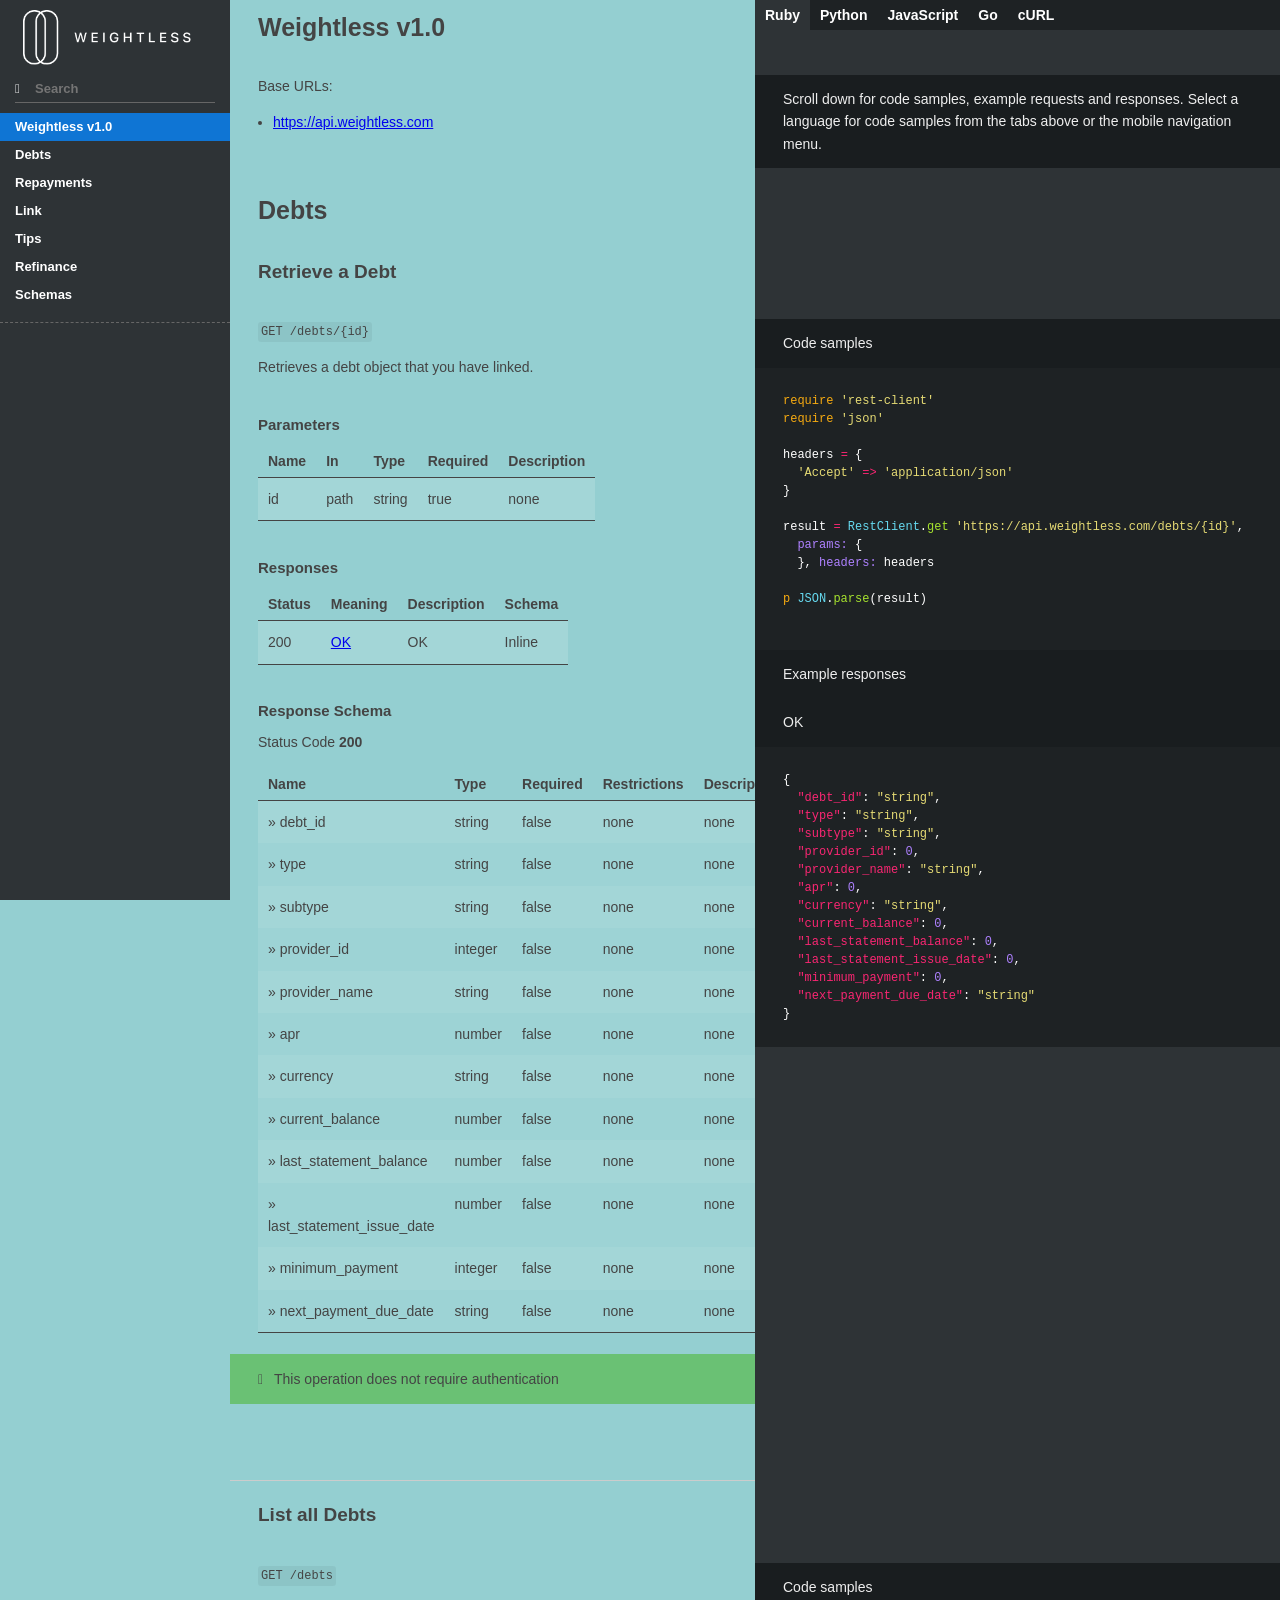
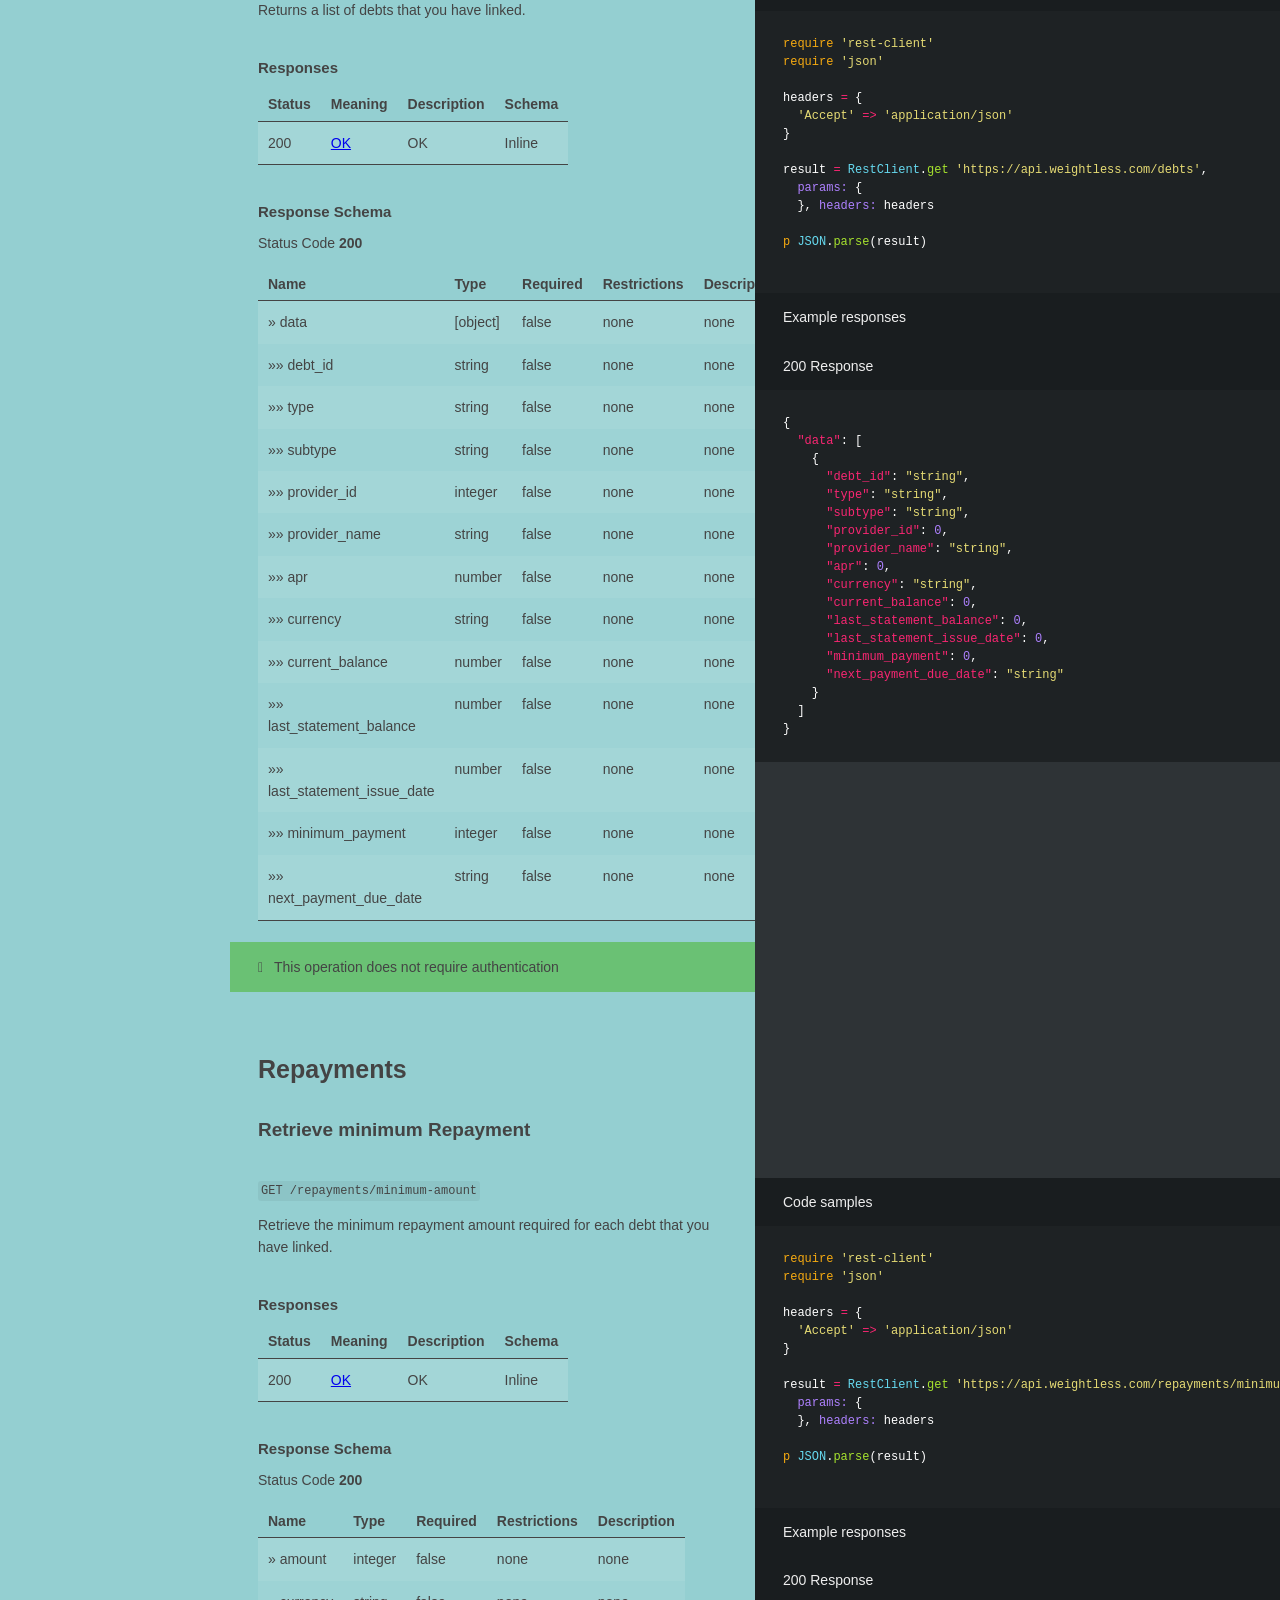
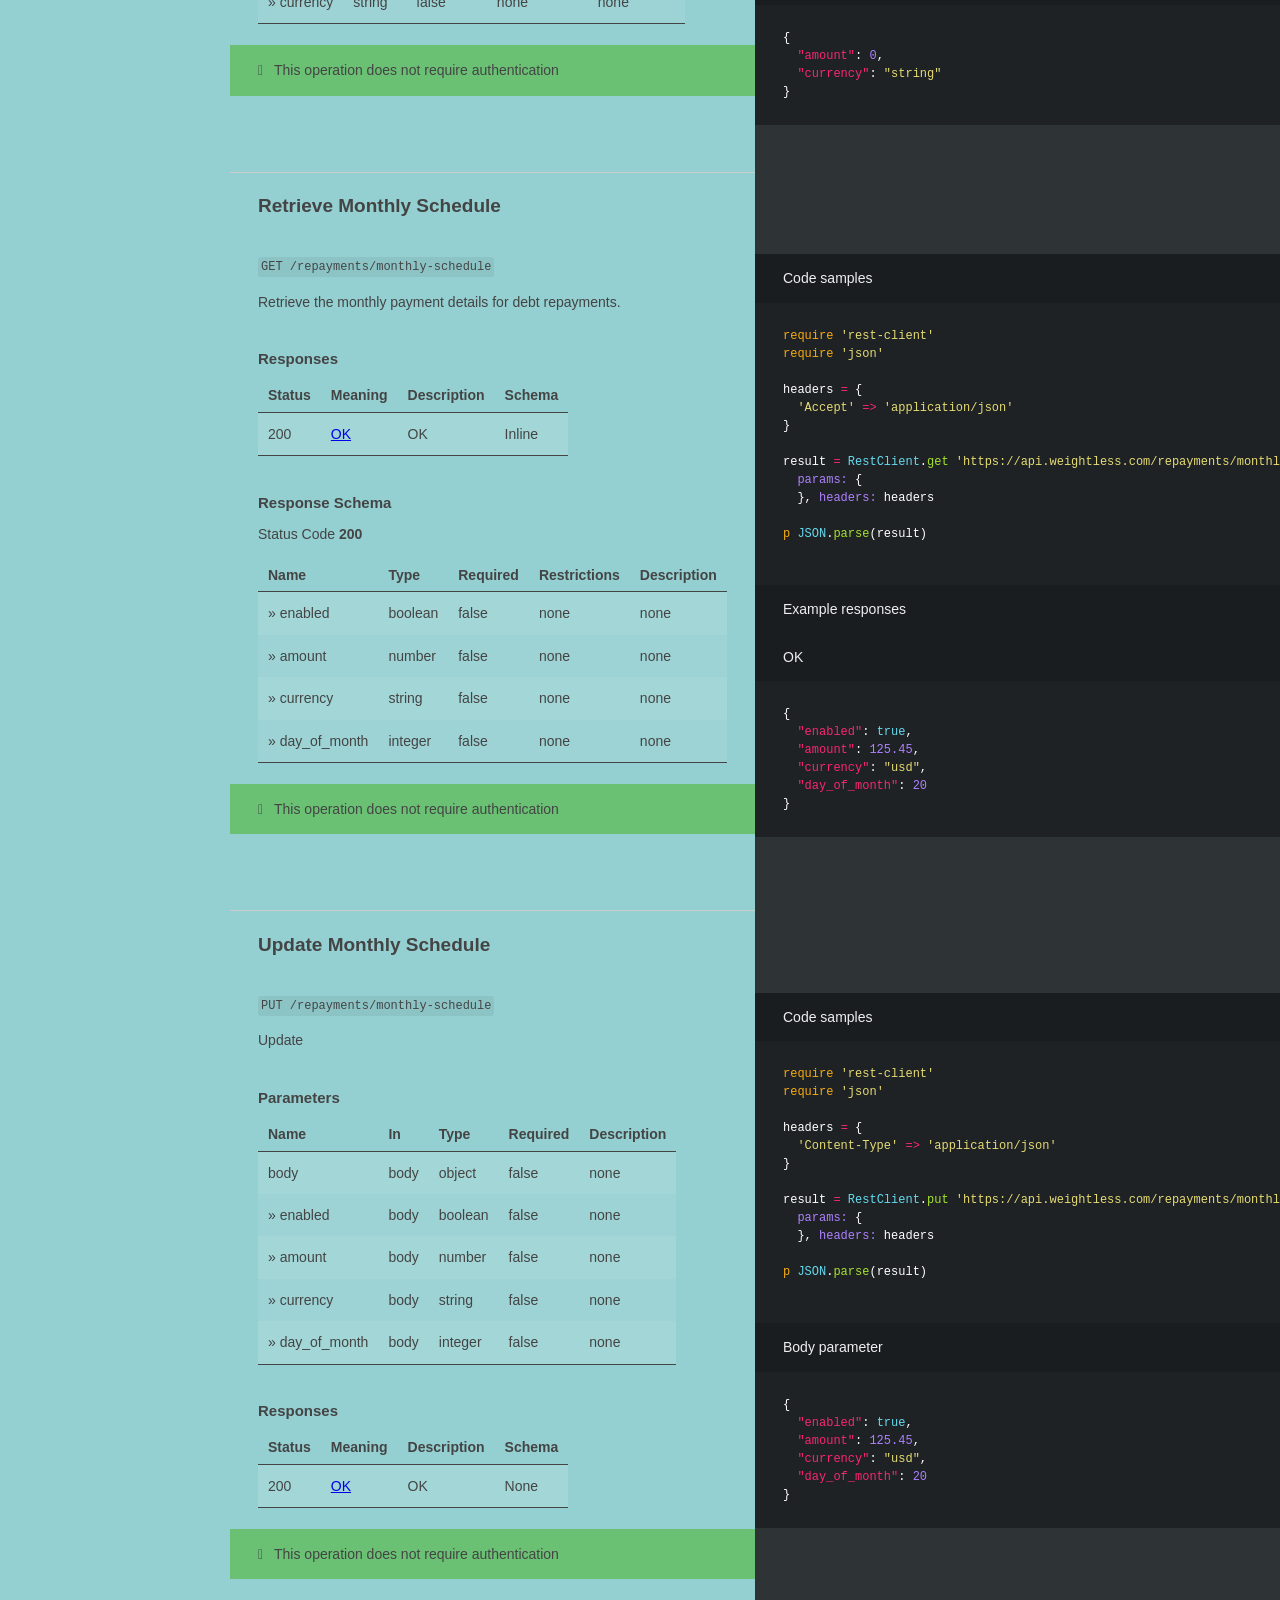
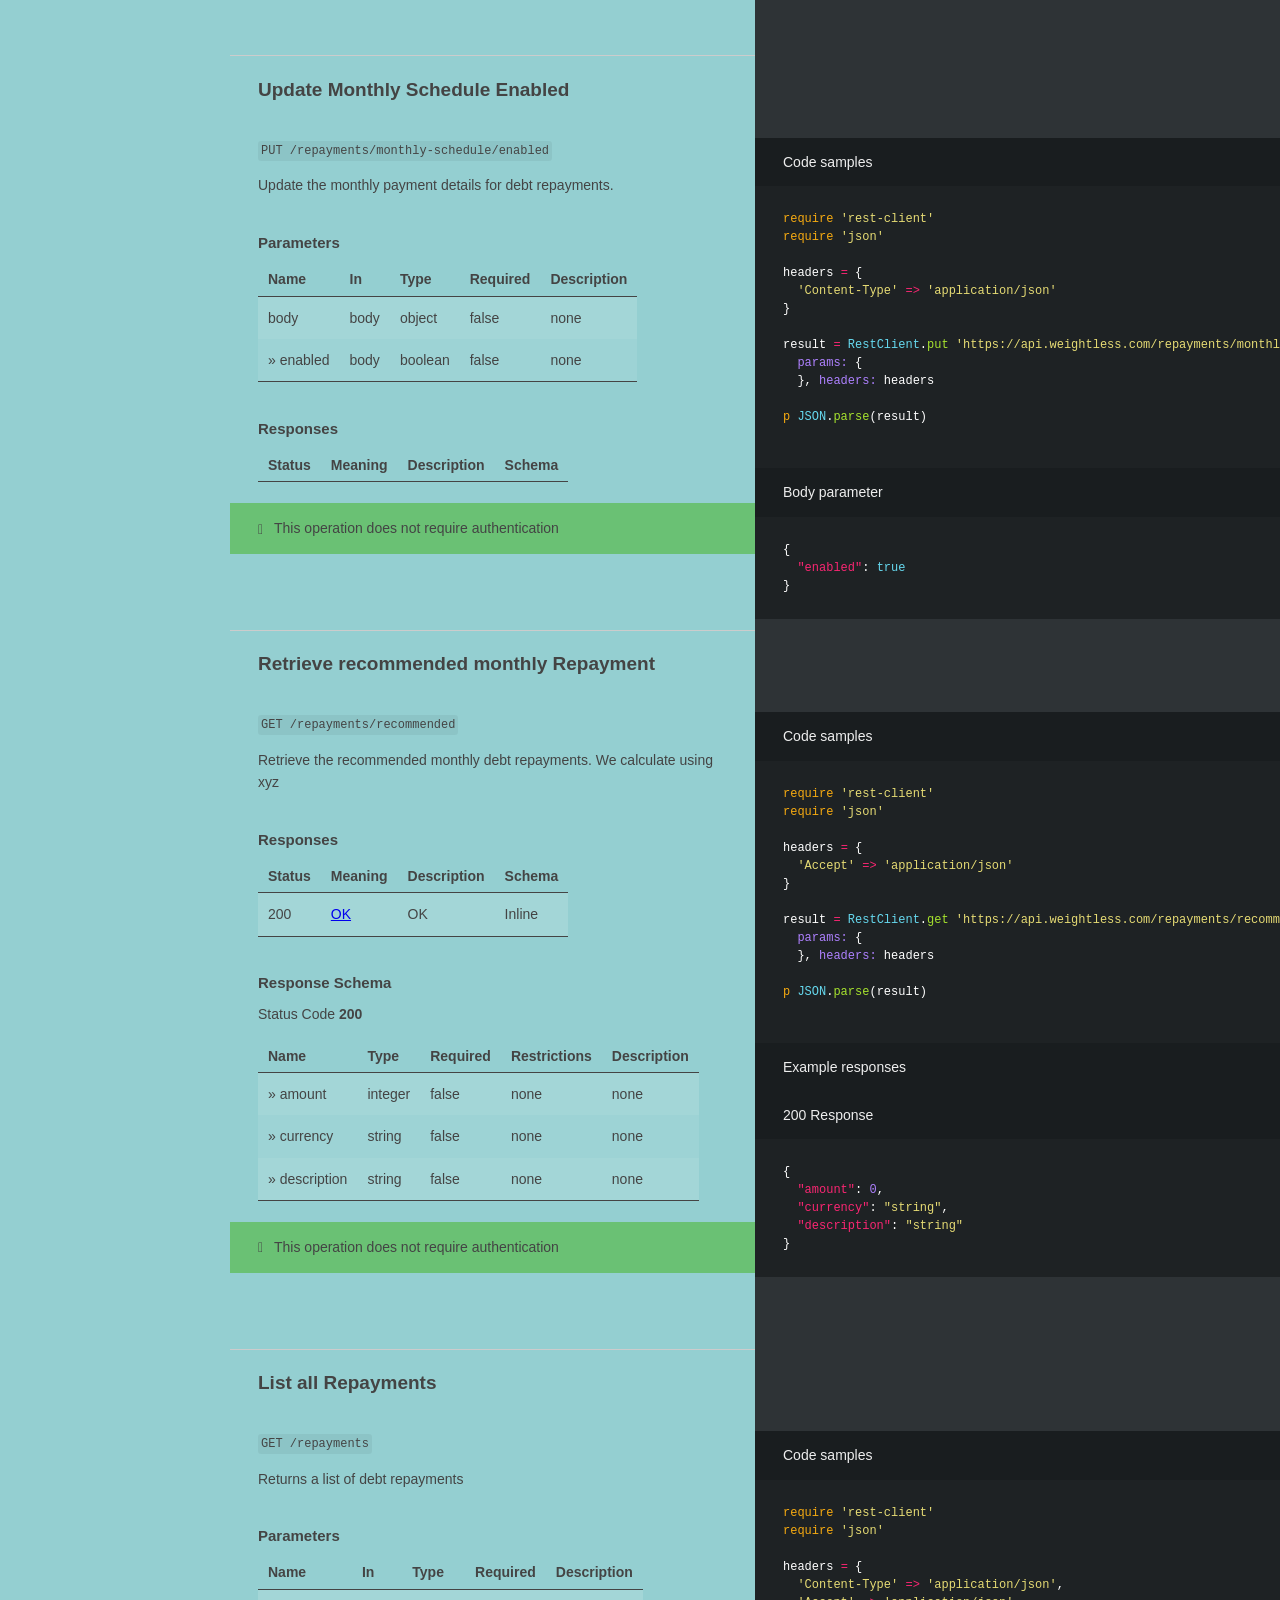
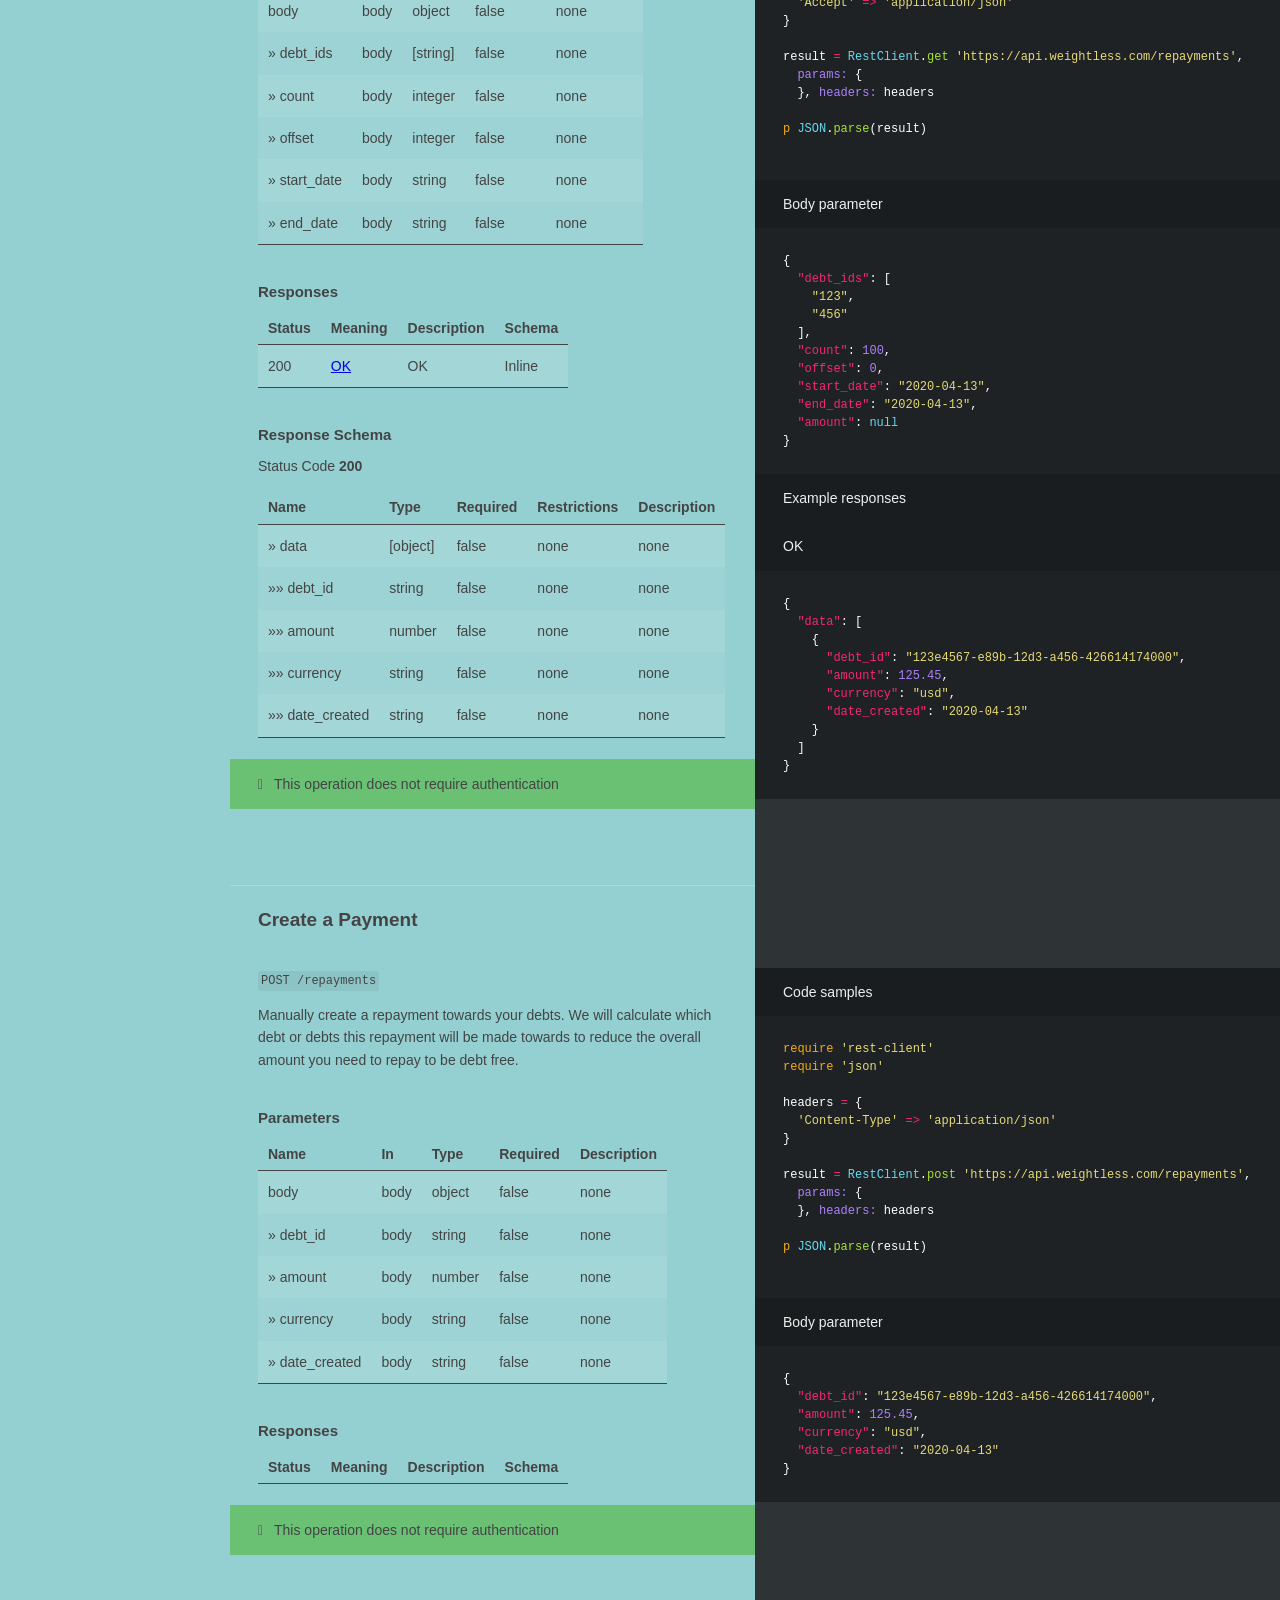
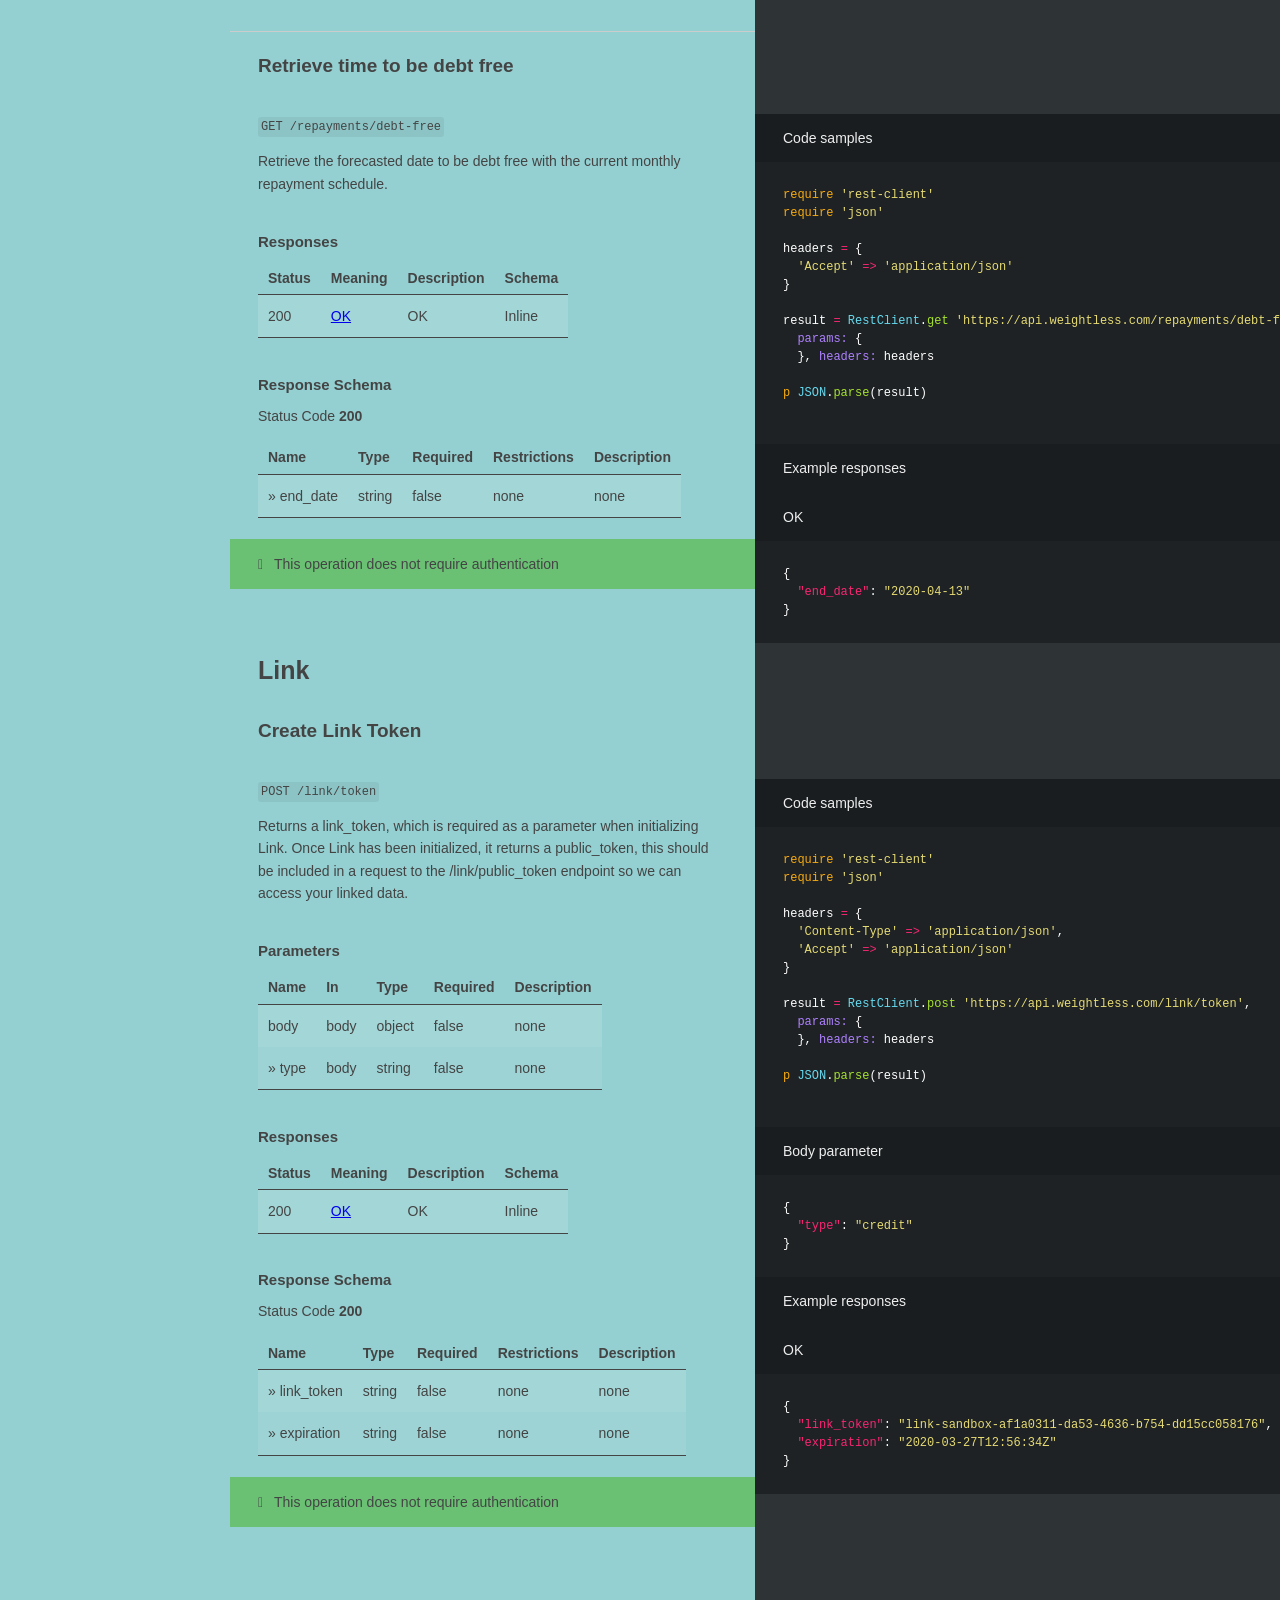
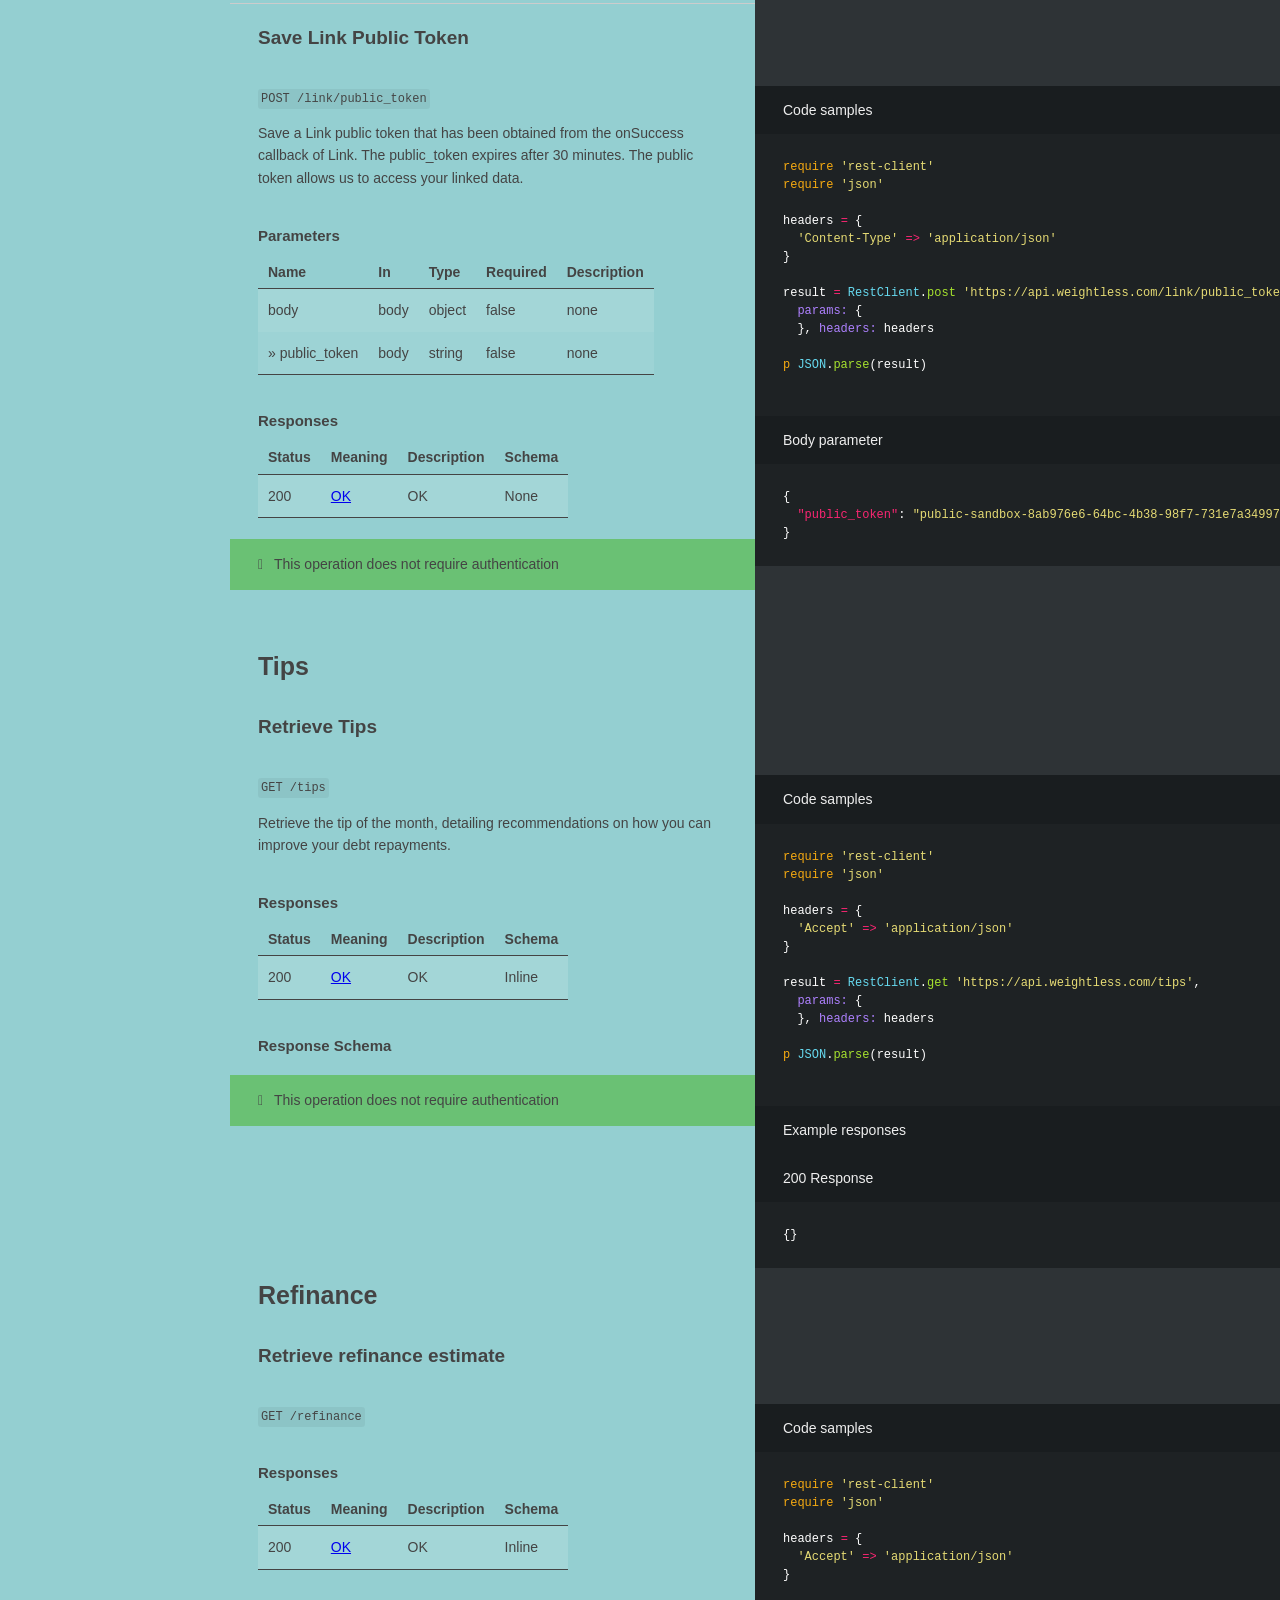
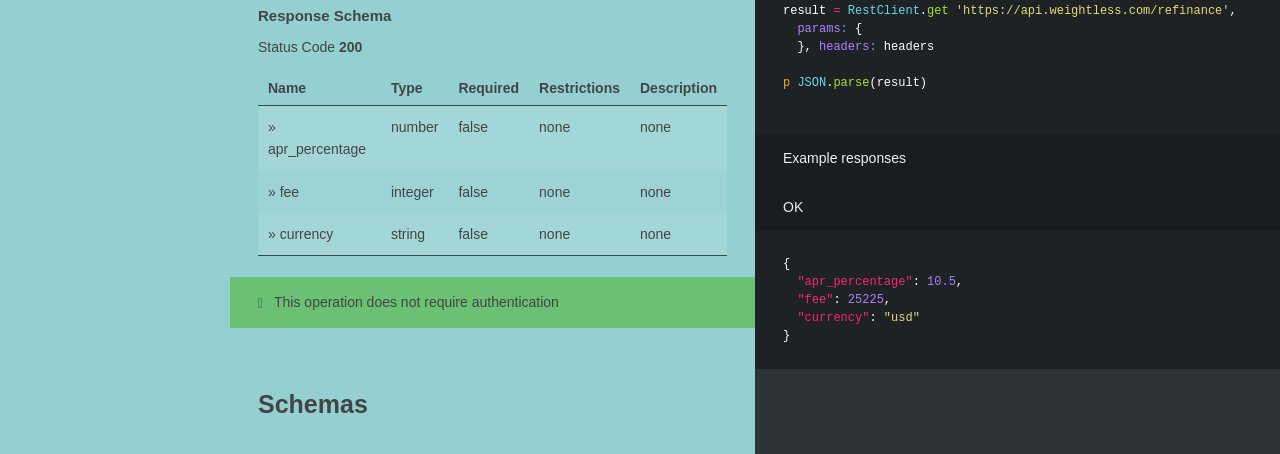
==== commit 25ea4446: "publish: test deploy generated from commit b7ae5650cec1af07da5f13d421c8d6715bf667dc" ====
--- a/index.html
+++ b/index.html
@@ -10,217 +10,190 @@
     <style media="screen">
       .highlight table td { padding: 5px; }
 .highlight table pre { margin: 0; }
+.highlight .gh {
+  color: #999999;
+}
+.highlight .sr {
+  color: #f6aa11;
+}
+.highlight .go {
+  color: #888888;
+}
+.highlight .gp {
+  color: #555555;
+}
+.highlight .gs {
+}
+.highlight .gu {
+  color: #aaaaaa;
+}
+.highlight .nb {
+  color: #f6aa11;
+}
+.highlight .cm {
+  color: #75715e;
+}
+.highlight .cp {
+  color: #75715e;
+}
+.highlight .c1 {
+  color: #75715e;
+}
+.highlight .cs {
+  color: #75715e;
+}
 .highlight .c, .highlight .ch, .highlight .cd, .highlight .cpf {
   color: #75715e;
-  font-style: italic;
-}
-.highlight .cm {
-  color: #75715e;
-  font-style: italic;
-}
-.highlight .c1 {
-  color: #75715e;
-  font-style: italic;
-}
-.highlight .cp {
-  color: #75715e;
-  font-weight: bold;
-}
-.highlight .cs {
-  color: #75715e;
-  font-weight: bold;
-  font-style: italic;
 }
 .highlight .err {
   color: #960050;
-  background-color: #1e0010;
+}
+.highlight .gr {
+  color: #960050;
+}
+.highlight .gt {
+  color: #960050;
+}
+.highlight .gd {
+  color: #49483e;
 }
 .highlight .gi {
-  color: #ffffff;
-  background-color: #324932;
-}
-.highlight .gd {
-  color: #ffffff;
-  background-color: #493131;
+  color: #49483e;
 }
 .highlight .ge {
-  color: #000000;
-  font-style: italic;
-}
-.highlight .gr {
-  color: #aa0000;
-}
-.highlight .gt {
-  color: #aa0000;
-}
-.highlight .gh {
-  color: #999999;
-}
-.highlight .go {
-  color: #888888;
-}
-.highlight .gp {
-  color: #555555;
-}
-.highlight .gs {
-  font-weight: bold;
-}
-.highlight .gu {
-  color: #aaaaaa;
-}
-.highlight .k, .highlight .kv {
-  color: #66d9ef;
-  font-weight: bold;
+  color: #49483e;
 }
 .highlight .kc {
   color: #66d9ef;
-  font-weight: bold;
 }
 .highlight .kd {
   color: #66d9ef;
-  font-weight: bold;
-}
-.highlight .kp {
-  color: #66d9ef;
-  font-weight: bold;
 }
 .highlight .kr {
   color: #66d9ef;
-  font-weight: bold;
+}
+.highlight .no {
+  color: #66d9ef;
 }
 .highlight .kt {
   color: #66d9ef;
-  font-weight: bold;
+}
+.highlight .mf {
+  color: #ae81ff;
+}
+.highlight .mh {
+  color: #ae81ff;
+}
+.highlight .il {
+  color: #ae81ff;
+}
+.highlight .mi {
+  color: #ae81ff;
+}
+.highlight .mo {
+  color: #ae81ff;
+}
+.highlight .m, .highlight .mb, .highlight .mx {
+  color: #ae81ff;
+}
+.highlight .sc {
+  color: #ae81ff;
+}
+.highlight .se {
+  color: #ae81ff;
+}
+.highlight .ss {
+  color: #ae81ff;
+}
+.highlight .sd {
+  color: #e6db74;
+}
+.highlight .s2 {
+  color: #e6db74;
+}
+.highlight .sb {
+  color: #e6db74;
+}
+.highlight .sh {
+  color: #e6db74;
+}
+.highlight .si {
+  color: #e6db74;
+}
+.highlight .sx {
+  color: #e6db74;
+}
+.highlight .s1 {
+  color: #e6db74;
+}
+.highlight .s, .highlight .sa, .highlight .dl {
+  color: #e6db74;
+}
+.highlight .na {
+  color: #a6e22e;
+}
+.highlight .nc {
+  color: #a6e22e;
+}
+.highlight .nd {
+  color: #a6e22e;
+}
+.highlight .ne {
+  color: #a6e22e;
+}
+.highlight .nf, .highlight .fm {
+  color: #a6e22e;
+}
+.highlight .vc {
+  color: #ffffff;
+}
+.highlight .nn {
+  color: #ffffff;
+}
+.highlight .ni {
+  color: #ffffff;
+}
+.highlight .bp {
+  color: #ffffff;
+}
+.highlight .vg {
+  color: #ffffff;
+}
+.highlight .vi {
+  color: #ffffff;
+}
+.highlight .nv, .highlight .vm {
+  color: #ffffff;
+}
+.highlight .w {
+  color: #ffffff;
+}
+.highlight {
+  color: #ffffff;
+}
+.highlight .n, .highlight .py, .highlight .nx {
+  color: #ffffff;
+}
+.highlight .nl {
+  color: #f92672;
+}
+.highlight .ow {
+  color: #f92672;
+}
+.highlight .nt {
+  color: #f92672;
+}
+.highlight .k, .highlight .kv {
+  color: #f92672;
 }
 .highlight .kn {
   color: #f92672;
-  font-weight: bold;
-}
-.highlight .ow {
+}
+.highlight .kp {
   color: #f92672;
-  font-weight: bold;
 }
 .highlight .o {
   color: #f92672;
-  font-weight: bold;
-}
-.highlight .mf {
-  color: #ae81ff;
-}
-.highlight .mh {
-  color: #ae81ff;
-}
-.highlight .il {
-  color: #ae81ff;
-}
-.highlight .mi {
-  color: #ae81ff;
-}
-.highlight .mo {
-  color: #ae81ff;
-}
-.highlight .m, .highlight .mb, .highlight .mx {
-  color: #ae81ff;
-}
-.highlight .se {
-  color: #ae81ff;
-}
-.highlight .sa {
-  color: #66d9ef;
-  font-weight: bold;
-}
-.highlight .sb {
-  color: #e6db74;
-}
-.highlight .sc {
-  color: #e6db74;
-}
-.highlight .sd {
-  color: #e6db74;
-}
-.highlight .s2 {
-  color: #e6db74;
-}
-.highlight .sh {
-  color: #e6db74;
-}
-.highlight .si {
-  color: #e6db74;
-}
-.highlight .sx {
-  color: #e6db74;
-}
-.highlight .sr {
-  color: #e6db74;
-}
-.highlight .s1 {
-  color: #e6db74;
-}
-.highlight .ss {
-  color: #e6db74;
-}
-.highlight .s, .highlight .dl {
-  color: #e6db74;
-}
-.highlight .na {
-  color: #a6e22e;
-}
-.highlight .nc {
-  color: #a6e22e;
-  font-weight: bold;
-}
-.highlight .nd {
-  color: #a6e22e;
-  font-weight: bold;
-}
-.highlight .ne {
-  color: #a6e22e;
-  font-weight: bold;
-}
-.highlight .nf, .highlight .fm {
-  color: #a6e22e;
-  font-weight: bold;
-}
-.highlight .no {
-  color: #66d9ef;
-}
-.highlight .bp {
-  color: #f8f8f2;
-}
-.highlight .nb {
-  color: #f8f8f2;
-}
-.highlight .ni {
-  color: #f8f8f2;
-}
-.highlight .nn {
-  color: #f8f8f2;
-}
-.highlight .vc {
-  color: #f8f8f2;
-}
-.highlight .vg {
-  color: #f8f8f2;
-}
-.highlight .vi {
-  color: #f8f8f2;
-}
-.highlight .nv, .highlight .vm {
-  color: #f8f8f2;
-}
-.highlight .w {
-  color: #f8f8f2;
-}
-.highlight .nl {
-  color: #f8f8f2;
-  font-weight: bold;
-}
-.highlight .nt {
-  color: #f92672;
-}
-.highlight {
-  color: #f8f8f2;
-  background-color: #49483e;
 }
     </style>
     <style media="print">
@@ -427,7 +400,7 @@
 <p>Base URLs:</p>
 
 <ul>
-<li><a href="testhttps://api.weightless.com">testhttps://api.weightless.com</a></li>
+<li><a href="https://api.weightless.com">https://api.weightless.com</a></li>
 </ul>
 
 <h1 id="weightless-debts">Debts</h1>
@@ -444,7 +417,7 @@
   <span class="s1">'Accept'</span> <span class="o">=&gt;</span> <span class="s1">'application/json'</span>
 <span class="p">}</span>
 
-<span class="n">result</span> <span class="o">=</span> <span class="no">RestClient</span><span class="p">.</span><span class="nf">get</span> <span class="s1">'testhttps://api.weightless.com/debts/{id}'</span><span class="p">,</span>
+<span class="n">result</span> <span class="o">=</span> <span class="no">RestClient</span><span class="p">.</span><span class="nf">get</span> <span class="s1">'https://api.weightless.com/debts/{id}'</span><span class="p">,</span>
   <span class="ss">params: </span><span class="p">{</span>
   <span class="p">},</span> <span class="ss">headers: </span><span class="n">headers</span>
 
@@ -455,7 +428,7 @@
   <span class="s">'Accept'</span><span class="p">:</span> <span class="s">'application/json'</span>
 <span class="p">}</span>
 
-<span class="n">r</span> <span class="o">=</span> <span class="n">requests</span><span class="p">.</span><span class="n">get</span><span class="p">(</span><span class="s">'testhttps://api.weightless.com/debts/{id}'</span><span class="p">,</span> <span class="n">headers</span> <span class="o">=</span> <span class="n">headers</span><span class="p">)</span>
+<span class="n">r</span> <span class="o">=</span> <span class="n">requests</span><span class="p">.</span><span class="n">get</span><span class="p">(</span><span class="s">'https://api.weightless.com/debts/{id}'</span><span class="p">,</span> <span class="n">headers</span> <span class="o">=</span> <span class="n">headers</span><span class="p">)</span>
 
 <span class="k">print</span><span class="p">(</span><span class="n">r</span><span class="p">.</span><span class="n">json</span><span class="p">())</span>
 
@@ -464,7 +437,7 @@
   <span class="dl">'</span><span class="s1">Accept</span><span class="dl">'</span><span class="p">:</span><span class="dl">'</span><span class="s1">application/json</span><span class="dl">'</span>
 <span class="p">};</span>
 
-<span class="nx">fetch</span><span class="p">(</span><span class="dl">'</span><span class="s1">testhttps://api.weightless.com/debts/{id}</span><span class="dl">'</span><span class="p">,</span>
+<span class="nx">fetch</span><span class="p">(</span><span class="dl">'</span><span class="s1">https://api.weightless.com/debts/{id}</span><span class="dl">'</span><span class="p">,</span>
 <span class="p">{</span>
   <span class="na">method</span><span class="p">:</span> <span class="dl">'</span><span class="s1">GET</span><span class="dl">'</span><span class="p">,</span>
 
@@ -490,7 +463,7 @@
     <span class="p">}</span>
 
     <span class="n">data</span> <span class="o">:=</span> <span class="n">bytes</span><span class="o">.</span><span class="n">NewBuffer</span><span class="p">([]</span><span class="kt">byte</span><span class="p">{</span><span class="n">jsonReq</span><span class="p">})</span>
-    <span class="n">req</span><span class="p">,</span> <span class="n">err</span> <span class="o">:=</span> <span class="n">http</span><span class="o">.</span><span class="n">NewRequest</span><span class="p">(</span><span class="s">"GET"</span><span class="p">,</span> <span class="s">"testhttps://api.weightless.com/debts/{id}"</span><span class="p">,</span> <span class="n">data</span><span class="p">)</span>
+    <span class="n">req</span><span class="p">,</span> <span class="n">err</span> <span class="o">:=</span> <span class="n">http</span><span class="o">.</span><span class="n">NewRequest</span><span class="p">(</span><span class="s">"GET"</span><span class="p">,</span> <span class="s">"https://api.weightless.com/debts/{id}"</span><span class="p">,</span> <span class="n">data</span><span class="p">)</span>
     <span class="n">req</span><span class="o">.</span><span class="n">Header</span> <span class="o">=</span> <span class="n">headers</span>
 
     <span class="n">client</span> <span class="o">:=</span> <span class="o">&amp;</span><span class="n">http</span><span class="o">.</span><span class="n">Client</span><span class="p">{}</span>
@@ -499,7 +472,7 @@
 <span class="p">}</span>
 
 </code></pre></div><div class="highlight"><pre class="highlight shell tab-shell"><code><span class="c"># You can also use wget</span>
-curl <span class="nt">-X</span> GET testhttps://api.weightless.com/debts/<span class="o">{</span><span class="nb">id</span><span class="o">}</span> <span class="se">\</span>
+curl <span class="nt">-X</span> GET https://api.weightless.com/debts/<span class="o">{</span><span class="nb">id</span><span class="o">}</span> <span class="se">\</span>
   <span class="nt">-H</span> <span class="s1">'Accept: application/json'</span>
 
 </code></pre></div>
@@ -680,7 +653,7 @@
   <span class="s1">'Accept'</span> <span class="o">=&gt;</span> <span class="s1">'application/json'</span>
 <span class="p">}</span>
 
-<span class="n">result</span> <span class="o">=</span> <span class="no">RestClient</span><span class="p">.</span><span class="nf">get</span> <span class="s1">'testhttps://api.weightless.com/debts'</span><span class="p">,</span>
+<span class="n">result</span> <span class="o">=</span> <span class="no">RestClient</span><span class="p">.</span><span class="nf">get</span> <span class="s1">'https://api.weightless.com/debts'</span><span class="p">,</span>
   <span class="ss">params: </span><span class="p">{</span>
   <span class="p">},</span> <span class="ss">headers: </span><span class="n">headers</span>
 
@@ -691,7 +664,7 @@
   <span class="s">'Accept'</span><span class="p">:</span> <span class="s">'application/json'</span>
 <span class="p">}</span>
 
-<span class="n">r</span> <span class="o">=</span> <span class="n">requests</span><span class="p">.</span><span class="n">get</span><span class="p">(</span><span class="s">'testhttps://api.weightless.com/debts'</span><span class="p">,</span> <span class="n">headers</span> <span class="o">=</span> <span class="n">headers</span><span class="p">)</span>
+<span class="n">r</span> <span class="o">=</span> <span class="n">requests</span><span class="p">.</span><span class="n">get</span><span class="p">(</span><span class="s">'https://api.weightless.com/debts'</span><span class="p">,</span> <span class="n">headers</span> <span class="o">=</span> <span class="n">headers</span><span class="p">)</span>
 
 <span class="k">print</span><span class="p">(</span><span class="n">r</span><span class="p">.</span><span class="n">json</span><span class="p">())</span>
 
@@ -700,7 +673,7 @@
   <span class="dl">'</span><span class="s1">Accept</span><span class="dl">'</span><span class="p">:</span><span class="dl">'</span><span class="s1">application/json</span><span class="dl">'</span>
 <span class="p">};</span>
 
-<span class="nx">fetch</span><span class="p">(</span><span class="dl">'</span><span class="s1">testhttps://api.weightless.com/debts</span><span class="dl">'</span><span class="p">,</span>
+<span class="nx">fetch</span><span class="p">(</span><span class="dl">'</span><span class="s1">https://api.weightless.com/debts</span><span class="dl">'</span><span class="p">,</span>
 <span class="p">{</span>
   <span class="na">method</span><span class="p">:</span> <span class="dl">'</span><span class="s1">GET</span><span class="dl">'</span><span class="p">,</span>
 
@@ -726,7 +699,7 @@
     <span class="p">}</span>
 
     <span class="n">data</span> <span class="o">:=</span> <span class="n">bytes</span><span class="o">.</span><span class="n">NewBuffer</span><span class="p">([]</span><span class="kt">byte</span><span class="p">{</span><span class="n">jsonReq</span><span class="p">})</span>
-    <span class="n">req</span><span class="p">,</span> <span class="n">err</span> <span class="o">:=</span> <span class="n">http</span><span class="o">.</span><span class="n">NewRequest</span><span class="p">(</span><span class="s">"GET"</span><span class="p">,</span> <span class="s">"testhttps://api.weightless.com/debts"</span><span class="p">,</span> <span class="n">data</span><span class="p">)</span>
+    <span class="n">req</span><span class="p">,</span> <span class="n">err</span> <span class="o">:=</span> <span class="n">http</span><span class="o">.</span><span class="n">NewRequest</span><span class="p">(</span><span class="s">"GET"</span><span class="p">,</span> <span class="s">"https://api.weightless.com/debts"</span><span class="p">,</span> <span class="n">data</span><span class="p">)</span>
     <span class="n">req</span><span class="o">.</span><span class="n">Header</span> <span class="o">=</span> <span class="n">headers</span>
 
     <span class="n">client</span> <span class="o">:=</span> <span class="o">&amp;</span><span class="n">http</span><span class="o">.</span><span class="n">Client</span><span class="p">{}</span>
@@ -735,7 +708,7 @@
 <span class="p">}</span>
 
 </code></pre></div><div class="highlight"><pre class="highlight shell tab-shell"><code><span class="c"># You can also use wget</span>
-curl <span class="nt">-X</span> GET testhttps://api.weightless.com/debts <span class="se">\</span>
+curl <span class="nt">-X</span> GET https://api.weightless.com/debts <span class="se">\</span>
   <span class="nt">-H</span> <span class="s1">'Accept: application/json'</span>
 
 </code></pre></div>
@@ -909,7 +882,7 @@
   <span class="s1">'Accept'</span> <span class="o">=&gt;</span> <span class="s1">'application/json'</span>
 <span class="p">}</span>
 
-<span class="n">result</span> <span class="o">=</span> <span class="no">RestClient</span><span class="p">.</span><span class="nf">get</span> <span class="s1">'testhttps://api.weightless.com/repayments/minimum-amount'</span><span class="p">,</span>
+<span class="n">result</span> <span class="o">=</span> <span class="no">RestClient</span><span class="p">.</span><span class="nf">get</span> <span class="s1">'https://api.weightless.com/repayments/minimum-amount'</span><span class="p">,</span>
   <span class="ss">params: </span><span class="p">{</span>
   <span class="p">},</span> <span class="ss">headers: </span><span class="n">headers</span>
 
@@ -920,7 +893,7 @@
   <span class="s">'Accept'</span><span class="p">:</span> <span class="s">'application/json'</span>
 <span class="p">}</span>
 
-<span class="n">r</span> <span class="o">=</span> <span class="n">requests</span><span class="p">.</span><span class="n">get</span><span class="p">(</span><span class="s">'testhttps://api.weightless.com/repayments/minimum-amount'</span><span class="p">,</span> <span class="n">headers</span> <span class="o">=</span> <span class="n">headers</span><span class="p">)</span>
+<span class="n">r</span> <span class="o">=</span> <span class="n">requests</span><span class="p">.</span><span class="n">get</span><span class="p">(</span><span class="s">'https://api.weightless.com/repayments/minimum-amount'</span><span class="p">,</span> <span class="n">headers</span> <span class="o">=</span> <span class="n">headers</span><span class="p">)</span>
 
 <span class="k">print</span><span class="p">(</span><span class="n">r</span><span class="p">.</span><span class="n">json</span><span class="p">())</span>
 
@@ -929,7 +902,7 @@
   <span class="dl">'</span><span class="s1">Accept</span><span class="dl">'</span><span class="p">:</span><span class="dl">'</span><span class="s1">application/json</span><span class="dl">'</span>
 <span class="p">};</span>
 
-<span class="nx">fetch</span><span class="p">(</span><span class="dl">'</span><span class="s1">testhttps://api.weightless.com/repayments/minimum-amount</span><span class="dl">'</span><span class="p">,</span>
+<span class="nx">fetch</span><span class="p">(</span><span class="dl">'</span><span class="s1">https://api.weightless.com/repayments/minimum-amount</span><span class="dl">'</span><span class="p">,</span>
 <span class="p">{</span>
   <span class="na">method</span><span class="p">:</span> <span class="dl">'</span><span class="s1">GET</span><span class="dl">'</span><span class="p">,</span>
 
@@ -955,7 +928,7 @@
     <span class="p">}</span>
 
     <span class="n">data</span> <span class="o">:=</span> <span class="n">bytes</span><span class="o">.</span><span class="n">NewBuffer</span><span class="p">([]</span><span class="kt">byte</span><span class="p">{</span><span class="n">jsonReq</span><span class="p">})</span>
-    <span class="n">req</span><span class="p">,</span> <span class="n">err</span> <span class="o">:=</span> <span class="n">http</span><span class="o">.</span><span class="n">NewRequest</span><span class="p">(</span><span class="s">"GET"</span><span class="p">,</span> <span class="s">"testhttps://api.weightless.com/repayments/minimum-amount"</span><span class="p">,</span> <span class="n">data</span><span class="p">)</span>
+    <span class="n">req</span><span class="p">,</span> <span class="n">err</span> <span class="o">:=</span> <span class="n">http</span><span class="o">.</span><span class="n">NewRequest</span><span class="p">(</span><span class="s">"GET"</span><span class="p">,</span> <span class="s">"https://api.weightless.com/repayments/minimum-amount"</span><span class="p">,</span> <span class="n">data</span><span class="p">)</span>
     <span class="n">req</span><span class="o">.</span><span class="n">Header</span> <span class="o">=</span> <span class="n">headers</span>
 
     <span class="n">client</span> <span class="o">:=</span> <span class="o">&amp;</span><span class="n">http</span><span class="o">.</span><span class="n">Client</span><span class="p">{}</span>
@@ -964,7 +937,7 @@
 <span class="p">}</span>
 
 </code></pre></div><div class="highlight"><pre class="highlight shell tab-shell"><code><span class="c"># You can also use wget</span>
-curl <span class="nt">-X</span> GET testhttps://api.weightless.com/repayments/minimum-amount <span class="se">\</span>
+curl <span class="nt">-X</span> GET https://api.weightless.com/repayments/minimum-amount <span class="se">\</span>
   <span class="nt">-H</span> <span class="s1">'Accept: application/json'</span>
 
 </code></pre></div>
@@ -1045,7 +1018,7 @@
   <span class="s1">'Accept'</span> <span class="o">=&gt;</span> <span class="s1">'application/json'</span>
 <span class="p">}</span>
 
-<span class="n">result</span> <span class="o">=</span> <span class="no">RestClient</span><span class="p">.</span><span class="nf">get</span> <span class="s1">'testhttps://api.weightless.com/repayments/monthly-schedule'</span><span class="p">,</span>
+<span class="n">result</span> <span class="o">=</span> <span class="no">RestClient</span><span class="p">.</span><span class="nf">get</span> <span class="s1">'https://api.weightless.com/repayments/monthly-schedule'</span><span class="p">,</span>
   <span class="ss">params: </span><span class="p">{</span>
   <span class="p">},</span> <span class="ss">headers: </span><span class="n">headers</span>
 
@@ -1056,7 +1029,7 @@
   <span class="s">'Accept'</span><span class="p">:</span> <span class="s">'application/json'</span>
 <span class="p">}</span>
 
-<span class="n">r</span> <span class="o">=</span> <span class="n">requests</span><span class="p">.</span><span class="n">get</span><span class="p">(</span><span class="s">'testhttps://api.weightless.com/repayments/monthly-schedule'</span><span class="p">,</span> <span class="n">headers</span> <span class="o">=</span> <span class="n">headers</span><span class="p">)</span>
+<span class="n">r</span> <span class="o">=</span> <span class="n">requests</span><span class="p">.</span><span class="n">get</span><span class="p">(</span><span class="s">'https://api.weightless.com/repayments/monthly-schedule'</span><span class="p">,</span> <span class="n">headers</span> <span class="o">=</span> <span class="n">headers</span><span class="p">)</span>
 
 <span class="k">print</span><span class="p">(</span><span class="n">r</span><span class="p">.</span><span class="n">json</span><span class="p">())</span>
 
@@ -1065,7 +1038,7 @@
   <span class="dl">'</span><span class="s1">Accept</span><span class="dl">'</span><span class="p">:</span><span class="dl">'</span><span class="s1">application/json</span><span class="dl">'</span>
 <span class="p">};</span>
 
-<span class="nx">fetch</span><span class="p">(</span><span class="dl">'</span><span class="s1">testhttps://api.weightless.com/repayments/monthly-schedule</span><span class="dl">'</span><span class="p">,</span>
+<span class="nx">fetch</span><span class="p">(</span><span class="dl">'</span><span class="s1">https://api.weightless.com/repayments/monthly-schedule</span><span class="dl">'</span><span class="p">,</span>
 <span class="p">{</span>
   <span class="na">method</span><span class="p">:</span> <span class="dl">'</span><span class="s1">GET</span><span class="dl">'</span><span class="p">,</span>
 
@@ -1091,7 +1064,7 @@
     <span class="p">}</span>
 
     <span class="n">data</span> <span class="o">:=</span> <span class="n">bytes</span><span class="o">.</span><span class="n">NewBuffer</span><span class="p">([]</span><span class="kt">byte</span><span class="p">{</span><span class="n">jsonReq</span><span class="p">})</span>
-    <span class="n">req</span><span class="p">,</span> <span class="n">err</span> <span class="o">:=</span> <span class="n">http</span><span class="o">.</span><span class="n">NewRequest</span><span class="p">(</span><span class="s">"GET"</span><span class="p">,</span> <span class="s">"testhttps://api.weightless.com/repayments/monthly-schedule"</span><span class="p">,</span> <span class="n">data</span><span class="p">)</span>
+    <span class="n">req</span><span class="p">,</span> <span class="n">err</span> <span class="o">:=</span> <span class="n">http</span><span class="o">.</span><span class="n">NewRequest</span><span class="p">(</span><span class="s">"GET"</span><span class="p">,</span> <span class="s">"https://api.weightless.com/repayments/monthly-schedule"</span><span class="p">,</span> <span class="n">data</span><span class="p">)</span>
     <span class="n">req</span><span class="o">.</span><span class="n">Header</span> <span class="o">=</span> <span class="n">headers</span>
 
     <span class="n">client</span> <span class="o">:=</span> <span class="o">&amp;</span><span class="n">http</span><span class="o">.</span><span class="n">Client</span><span class="p">{}</span>
@@ -1100,7 +1073,7 @@
 <span class="p">}</span>
 
 </code></pre></div><div class="highlight"><pre class="highlight shell tab-shell"><code><span class="c"># You can also use wget</span>
-curl <span class="nt">-X</span> GET testhttps://api.weightless.com/repayments/monthly-schedule <span class="se">\</span>
+curl <span class="nt">-X</span> GET https://api.weightless.com/repayments/monthly-schedule <span class="se">\</span>
   <span class="nt">-H</span> <span class="s1">'Accept: application/json'</span>
 
 </code></pre></div>
@@ -1197,7 +1170,7 @@
   <span class="s1">'Content-Type'</span> <span class="o">=&gt;</span> <span class="s1">'application/json'</span>
 <span class="p">}</span>
 
-<span class="n">result</span> <span class="o">=</span> <span class="no">RestClient</span><span class="p">.</span><span class="nf">put</span> <span class="s1">'testhttps://api.weightless.com/repayments/monthly-schedule'</span><span class="p">,</span>
+<span class="n">result</span> <span class="o">=</span> <span class="no">RestClient</span><span class="p">.</span><span class="nf">put</span> <span class="s1">'https://api.weightless.com/repayments/monthly-schedule'</span><span class="p">,</span>
   <span class="ss">params: </span><span class="p">{</span>
   <span class="p">},</span> <span class="ss">headers: </span><span class="n">headers</span>
 
@@ -1208,7 +1181,7 @@
   <span class="s">'Content-Type'</span><span class="p">:</span> <span class="s">'application/json'</span>
 <span class="p">}</span>
 
-<span class="n">r</span> <span class="o">=</span> <span class="n">requests</span><span class="p">.</span><span class="n">put</span><span class="p">(</span><span class="s">'testhttps://api.weightless.com/repayments/monthly-schedule'</span><span class="p">,</span> <span class="n">headers</span> <span class="o">=</span> <span class="n">headers</span><span class="p">)</span>
+<span class="n">r</span> <span class="o">=</span> <span class="n">requests</span><span class="p">.</span><span class="n">put</span><span class="p">(</span><span class="s">'https://api.weightless.com/repayments/monthly-schedule'</span><span class="p">,</span> <span class="n">headers</span> <span class="o">=</span> <span class="n">headers</span><span class="p">)</span>
 
 <span class="k">print</span><span class="p">(</span><span class="n">r</span><span class="p">.</span><span class="n">json</span><span class="p">())</span>
 
@@ -1222,7 +1195,7 @@
   <span class="dl">'</span><span class="s1">Content-Type</span><span class="dl">'</span><span class="p">:</span><span class="dl">'</span><span class="s1">application/json</span><span class="dl">'</span>
 <span class="p">};</span>
 
-<span class="nx">fetch</span><span class="p">(</span><span class="dl">'</span><span class="s1">testhttps://api.weightless.com/repayments/monthly-schedule</span><span class="dl">'</span><span class="p">,</span>
+<span class="nx">fetch</span><span class="p">(</span><span class="dl">'</span><span class="s1">https://api.weightless.com/repayments/monthly-schedule</span><span class="dl">'</span><span class="p">,</span>
 <span class="p">{</span>
   <span class="na">method</span><span class="p">:</span> <span class="dl">'</span><span class="s1">PUT</span><span class="dl">'</span><span class="p">,</span>
   <span class="na">body</span><span class="p">:</span> <span class="nx">inputBody</span><span class="p">,</span>
@@ -1248,7 +1221,7 @@
     <span class="p">}</span>
 
     <span class="n">data</span> <span class="o">:=</span> <span class="n">bytes</span><span class="o">.</span><span class="n">NewBuffer</span><span class="p">([]</span><span class="kt">byte</span><span class="p">{</span><span class="n">jsonReq</span><span class="p">})</span>
-    <span class="n">req</span><span class="p">,</span> <span class="n">err</span> <span class="o">:=</span> <span class="n">http</span><span class="o">.</span><span class="n">NewRequest</span><span class="p">(</span><span class="s">"PUT"</span><span class="p">,</span> <span class="s">"testhttps://api.weightless.com/repayments/monthly-schedule"</span><span class="p">,</span> <span class="n">data</span><span class="p">)</span>
+    <span class="n">req</span><span class="p">,</span> <span class="n">err</span> <span class="o">:=</span> <span class="n">http</span><span class="o">.</span><span class="n">NewRequest</span><span class="p">(</span><span class="s">"PUT"</span><span class="p">,</span> <span class="s">"https://api.weightless.com/repayments/monthly-schedule"</span><span class="p">,</span> <span class="n">data</span><span class="p">)</span>
     <span class="n">req</span><span class="o">.</span><span class="n">Header</span> <span class="o">=</span> <span class="n">headers</span>
 
     <span class="n">client</span> <span class="o">:=</span> <span class="o">&amp;</span><span class="n">http</span><span class="o">.</span><span class="n">Client</span><span class="p">{}</span>
@@ -1257,7 +1230,7 @@
 <span class="p">}</span>
 
 </code></pre></div><div class="highlight"><pre class="highlight shell tab-shell"><code><span class="c"># You can also use wget</span>
-curl <span class="nt">-X</span> PUT testhttps://api.weightless.com/repayments/monthly-schedule <span class="se">\</span>
+curl <span class="nt">-X</span> PUT https://api.weightless.com/repayments/monthly-schedule <span class="se">\</span>
   <span class="nt">-H</span> <span class="s1">'Content-Type: application/json'</span>
 
 </code></pre></div>
@@ -1357,7 +1330,7 @@
   <span class="s1">'Content-Type'</span> <span class="o">=&gt;</span> <span class="s1">'application/json'</span>
 <span class="p">}</span>
 
-<span class="n">result</span> <span class="o">=</span> <span class="no">RestClient</span><span class="p">.</span><span class="nf">put</span> <span class="s1">'testhttps://api.weightless.com/repayments/monthly-schedule/enabled'</span><span class="p">,</span>
+<span class="n">result</span> <span class="o">=</span> <span class="no">RestClient</span><span class="p">.</span><span class="nf">put</span> <span class="s1">'https://api.weightless.com/repayments/monthly-schedule/enabled'</span><span class="p">,</span>
   <span class="ss">params: </span><span class="p">{</span>
   <span class="p">},</span> <span class="ss">headers: </span><span class="n">headers</span>
 
@@ -1368,7 +1341,7 @@
   <span class="s">'Content-Type'</span><span class="p">:</span> <span class="s">'application/json'</span>
 <span class="p">}</span>
 
-<span class="n">r</span> <span class="o">=</span> <span class="n">requests</span><span class="p">.</span><span class="n">put</span><span class="p">(</span><span class="s">'testhttps://api.weightless.com/repayments/monthly-schedule/enabled'</span><span class="p">,</span> <span class="n">headers</span> <span class="o">=</span> <span class="n">headers</span><span class="p">)</span>
+<span class="n">r</span> <span class="o">=</span> <span class="n">requests</span><span class="p">.</span><span class="n">put</span><span class="p">(</span><span class="s">'https://api.weightless.com/repayments/monthly-schedule/enabled'</span><span class="p">,</span> <span class="n">headers</span> <span class="o">=</span> <span class="n">headers</span><span class="p">)</span>
 
 <span class="k">print</span><span class="p">(</span><span class="n">r</span><span class="p">.</span><span class="n">json</span><span class="p">())</span>
 
@@ -1379,7 +1352,7 @@
   <span class="dl">'</span><span class="s1">Content-Type</span><span class="dl">'</span><span class="p">:</span><span class="dl">'</span><span class="s1">application/json</span><span class="dl">'</span>
 <span class="p">};</span>
 
-<span class="nx">fetch</span><span class="p">(</span><span class="dl">'</span><span class="s1">testhttps://api.weightless.com/repayments/monthly-schedule/enabled</span><span class="dl">'</span><span class="p">,</span>
+<span class="nx">fetch</span><span class="p">(</span><span class="dl">'</span><span class="s1">https://api.weightless.com/repayments/monthly-schedule/enabled</span><span class="dl">'</span><span class="p">,</span>
 <span class="p">{</span>
   <span class="na">method</span><span class="p">:</span> <span class="dl">'</span><span class="s1">PUT</span><span class="dl">'</span><span class="p">,</span>
   <span class="na">body</span><span class="p">:</span> <span class="nx">inputBody</span><span class="p">,</span>
@@ -1405,7 +1378,7 @@
     <span class="p">}</span>
 
     <span class="n">data</span> <span class="o">:=</span> <span class="n">bytes</span><span class="o">.</span><span class="n">NewBuffer</span><span class="p">([]</span><span class="kt">byte</span><span class="p">{</span><span class="n">jsonReq</span><span class="p">})</span>
-    <span class="n">req</span><span class="p">,</span> <span class="n">err</span> <span class="o">:=</span> <span class="n">http</span><span class="o">.</span><span class="n">NewRequest</span><span class="p">(</span><span class="s">"PUT"</span><span class="p">,</span> <span class="s">"testhttps://api.weightless.com/repayments/monthly-schedule/enabled"</span><span class="p">,</span> <span class="n">data</span><span class="p">)</span>
+    <span class="n">req</span><span class="p">,</span> <span class="n">err</span> <span class="o">:=</span> <span class="n">http</span><span class="o">.</span><span class="n">NewRequest</span><span class="p">(</span><span class="s">"PUT"</span><span class="p">,</span> <span class="s">"https://api.weightless.com/repayments/monthly-schedule/enabled"</span><span class="p">,</span> <span class="n">data</span><span class="p">)</span>
     <span class="n">req</span><span class="o">.</span><span class="n">Header</span> <span class="o">=</span> <span class="n">headers</span>
 
     <span class="n">client</span> <span class="o">:=</span> <span class="o">&amp;</span><span class="n">http</span><span class="o">.</span><span class="n">Client</span><span class="p">{}</span>
@@ -1414,7 +1387,7 @@
 <span class="p">}</span>
 
 </code></pre></div><div class="highlight"><pre class="highlight shell tab-shell"><code><span class="c"># You can also use wget</span>
-curl <span class="nt">-X</span> PUT testhttps://api.weightless.com/repayments/monthly-schedule/enabled <span class="se">\</span>
+curl <span class="nt">-X</span> PUT https://api.weightless.com/repayments/monthly-schedule/enabled <span class="se">\</span>
   <span class="nt">-H</span> <span class="s1">'Content-Type: application/json'</span>
 
 </code></pre></div>
@@ -1484,7 +1457,7 @@
   <span class="s1">'Accept'</span> <span class="o">=&gt;</span> <span class="s1">'application/json'</span>
 <span class="p">}</span>
 
-<span class="n">result</span> <span class="o">=</span> <span class="no">RestClient</span><span class="p">.</span><span class="nf">get</span> <span class="s1">'testhttps://api.weightless.com/repayments/recommended'</span><span class="p">,</span>
+<span class="n">result</span> <span class="o">=</span> <span class="no">RestClient</span><span class="p">.</span><span class="nf">get</span> <span class="s1">'https://api.weightless.com/repayments/recommended'</span><span class="p">,</span>
   <span class="ss">params: </span><span class="p">{</span>
   <span class="p">},</span> <span class="ss">headers: </span><span class="n">headers</span>
 
@@ -1495,7 +1468,7 @@
   <span class="s">'Accept'</span><span class="p">:</span> <span class="s">'application/json'</span>
 <span class="p">}</span>
 
-<span class="n">r</span> <span class="o">=</span> <span class="n">requests</span><span class="p">.</span><span class="n">get</span><span class="p">(</span><span class="s">'testhttps://api.weightless.com/repayments/recommended'</span><span class="p">,</span> <span class="n">headers</span> <span class="o">=</span> <span class="n">headers</span><span class="p">)</span>
+<span class="n">r</span> <span class="o">=</span> <span class="n">requests</span><span class="p">.</span><span class="n">get</span><span class="p">(</span><span class="s">'https://api.weightless.com/repayments/recommended'</span><span class="p">,</span> <span class="n">headers</span> <span class="o">=</span> <span class="n">headers</span><span class="p">)</span>
 
 <span class="k">print</span><span class="p">(</span><span class="n">r</span><span class="p">.</span><span class="n">json</span><span class="p">())</span>
 
@@ -1504,7 +1477,7 @@
   <span class="dl">'</span><span class="s1">Accept</span><span class="dl">'</span><span class="p">:</span><span class="dl">'</span><span class="s1">application/json</span><span class="dl">'</span>
 <span class="p">};</span>
 
-<span class="nx">fetch</span><span class="p">(</span><span class="dl">'</span><span class="s1">testhttps://api.weightless.com/repayments/recommended</span><span class="dl">'</span><span class="p">,</span>
+<span class="nx">fetch</span><span class="p">(</span><span class="dl">'</span><span class="s1">https://api.weightless.com/repayments/recommended</span><span class="dl">'</span><span class="p">,</span>
 <span class="p">{</span>
   <span class="na">method</span><span class="p">:</span> <span class="dl">'</span><span class="s1">GET</span><span class="dl">'</span><span class="p">,</span>
 
@@ -1530,7 +1503,7 @@
     <span class="p">}</span>
 
     <span class="n">data</span> <span class="o">:=</span> <span class="n">bytes</span><span class="o">.</span><span class="n">NewBuffer</span><span class="p">([]</span><span class="kt">byte</span><span class="p">{</span><span class="n">jsonReq</span><span class="p">})</span>
-    <span class="n">req</span><span class="p">,</span> <span class="n">err</span> <span class="o">:=</span> <span class="n">http</span><span class="o">.</span><span class="n">NewRequest</span><span class="p">(</span><span class="s">"GET"</span><span class="p">,</span> <span class="s">"testhttps://api.weightless.com/repayments/recommended"</span><span class="p">,</span> <span class="n">data</span><span class="p">)</span>
+    <span class="n">req</span><span class="p">,</span> <span class="n">err</span> <span class="o">:=</span> <span class="n">http</span><span class="o">.</span><span class="n">NewRequest</span><span class="p">(</span><span class="s">"GET"</span><span class="p">,</span> <span class="s">"https://api.weightless.com/repayments/recommended"</span><span class="p">,</span> <span class="n">data</span><span class="p">)</span>
     <span class="n">req</span><span class="o">.</span><span class="n">Header</span> <span class="o">=</span> <span class="n">headers</span>
 
     <span class="n">client</span> <span class="o">:=</span> <span class="o">&amp;</span><span class="n">http</span><span class="o">.</span><span class="n">Client</span><span class="p">{}</span>
@@ -1539,7 +1512,7 @@
 <span class="p">}</span>
 
 </code></pre></div><div class="highlight"><pre class="highlight shell tab-shell"><code><span class="c"># You can also use wget</span>
-curl <span class="nt">-X</span> GET testhttps://api.weightless.com/repayments/recommended <span class="se">\</span>
+curl <span class="nt">-X</span> GET https://api.weightless.com/repayments/recommended <span class="se">\</span>
   <span class="nt">-H</span> <span class="s1">'Accept: application/json'</span>
 
 </code></pre></div>
@@ -1629,7 +1602,7 @@
   <span class="s1">'Accept'</span> <span class="o">=&gt;</span> <span class="s1">'application/json'</span>
 <span class="p">}</span>
 
-<span class="n">result</span> <span class="o">=</span> <span class="no">RestClient</span><span class="p">.</span><span class="nf">get</span> <span class="s1">'testhttps://api.weightless.com/repayments'</span><span class="p">,</span>
+<span class="n">result</span> <span class="o">=</span> <span class="no">RestClient</span><span class="p">.</span><span class="nf">get</span> <span class="s1">'https://api.weightless.com/repayments'</span><span class="p">,</span>
   <span class="ss">params: </span><span class="p">{</span>
   <span class="p">},</span> <span class="ss">headers: </span><span class="n">headers</span>
 
@@ -1641,7 +1614,7 @@
   <span class="s">'Accept'</span><span class="p">:</span> <span class="s">'application/json'</span>
 <span class="p">}</span>
 
-<span class="n">r</span> <span class="o">=</span> <span class="n">requests</span><span class="p">.</span><span class="n">get</span><span class="p">(</span><span class="s">'testhttps://api.weightless.com/repayments'</span><span class="p">,</span> <span class="n">headers</span> <span class="o">=</span> <span class="n">headers</span><span class="p">)</span>
+<span class="n">r</span> <span class="o">=</span> <span class="n">requests</span><span class="p">.</span><span class="n">get</span><span class="p">(</span><span class="s">'https://api.weightless.com/repayments'</span><span class="p">,</span> <span class="n">headers</span> <span class="o">=</span> <span class="n">headers</span><span class="p">)</span>
 
 <span class="k">print</span><span class="p">(</span><span class="n">r</span><span class="p">.</span><span class="n">json</span><span class="p">())</span>
 
@@ -1661,7 +1634,7 @@
   <span class="dl">'</span><span class="s1">Accept</span><span class="dl">'</span><span class="p">:</span><span class="dl">'</span><span class="s1">application/json</span><span class="dl">'</span>
 <span class="p">};</span>
 
-<span class="nx">fetch</span><span class="p">(</span><span class="dl">'</span><span class="s1">testhttps://api.weightless.com/repayments</span><span class="dl">'</span><span class="p">,</span>
+<span class="nx">fetch</span><span class="p">(</span><span class="dl">'</span><span class="s1">https://api.weightless.com/repayments</span><span class="dl">'</span><span class="p">,</span>
 <span class="p">{</span>
   <span class="na">method</span><span class="p">:</span> <span class="dl">'</span><span class="s1">GET</span><span class="dl">'</span><span class="p">,</span>
   <span class="na">body</span><span class="p">:</span> <span class="nx">inputBody</span><span class="p">,</span>
@@ -1688,7 +1661,7 @@
     <span class="p">}</span>
 
     <span class="n">data</span> <span class="o">:=</span> <span class="n">bytes</span><span class="o">.</span><span class="n">NewBuffer</span><span class="p">([]</span><span class="kt">byte</span><span class="p">{</span><span class="n">jsonReq</span><span class="p">})</span>
-    <span class="n">req</span><span class="p">,</span> <span class="n">err</span> <span class="o">:=</span> <span class="n">http</span><span class="o">.</span><span class="n">NewRequest</span><span class="p">(</span><span class="s">"GET"</span><span class="p">,</span> <span class="s">"testhttps://api.weightless.com/repayments"</span><span class="p">,</span> <span class="n">data</span><span class="p">)</span>
+    <span class="n">req</span><span class="p">,</span> <span class="n">err</span> <span class="o">:=</span> <span class="n">http</span><span class="o">.</span><span class="n">NewRequest</span><span class="p">(</span><span class="s">"GET"</span><span class="p">,</span> <span class="s">"https://api.weightless.com/repayments"</span><span class="p">,</span> <span class="n">data</span><span class="p">)</span>
     <span class="n">req</span><span class="o">.</span><span class="n">Header</span> <span class="o">=</span> <span class="n">headers</span>
 
     <span class="n">client</span> <span class="o">:=</span> <span class="o">&amp;</span><span class="n">http</span><span class="o">.</span><span class="n">Client</span><span class="p">{}</span>
@@ -1697,7 +1670,7 @@
 <span class="p">}</span>
 
 </code></pre></div><div class="highlight"><pre class="highlight shell tab-shell"><code><span class="c"># You can also use wget</span>
-curl <span class="nt">-X</span> GET testhttps://api.weightless.com/repayments <span class="se">\</span>
+curl <span class="nt">-X</span> GET https://api.weightless.com/repayments <span class="se">\</span>
   <span class="nt">-H</span> <span class="s1">'Content-Type: application/json'</span> <span class="se">\</span>
   <span class="nt">-H</span> <span class="s1">'Accept: application/json'</span>
 
@@ -1876,7 +1849,7 @@
   <span class="s1">'Content-Type'</span> <span class="o">=&gt;</span> <span class="s1">'application/json'</span>
 <span class="p">}</span>
 
-<span class="n">result</span> <span class="o">=</span> <span class="no">RestClient</span><span class="p">.</span><span class="nf">post</span> <span class="s1">'testhttps://api.weightless.com/repayments'</span><span class="p">,</span>
+<span class="n">result</span> <span class="o">=</span> <span class="no">RestClient</span><span class="p">.</span><span class="nf">post</span> <span class="s1">'https://api.weightless.com/repayments'</span><span class="p">,</span>
   <span class="ss">params: </span><span class="p">{</span>
   <span class="p">},</span> <span class="ss">headers: </span><span class="n">headers</span>
 
@@ -1887,7 +1860,7 @@
   <span class="s">'Content-Type'</span><span class="p">:</span> <span class="s">'application/json'</span>
 <span class="p">}</span>
 
-<span class="n">r</span> <span class="o">=</span> <span class="n">requests</span><span class="p">.</span><span class="n">post</span><span class="p">(</span><span class="s">'testhttps://api.weightless.com/repayments'</span><span class="p">,</span> <span class="n">headers</span> <span class="o">=</span> <span class="n">headers</span><span class="p">)</span>
+<span class="n">r</span> <span class="o">=</span> <span class="n">requests</span><span class="p">.</span><span class="n">post</span><span class="p">(</span><span class="s">'https://api.weightless.com/repayments'</span><span class="p">,</span> <span class="n">headers</span> <span class="o">=</span> <span class="n">headers</span><span class="p">)</span>
 
 <span class="k">print</span><span class="p">(</span><span class="n">r</span><span class="p">.</span><span class="n">json</span><span class="p">())</span>
 
@@ -1901,7 +1874,7 @@
   <span class="dl">'</span><span class="s1">Content-Type</span><span class="dl">'</span><span class="p">:</span><span class="dl">'</span><span class="s1">application/json</span><span class="dl">'</span>
 <span class="p">};</span>
 
-<span class="nx">fetch</span><span class="p">(</span><span class="dl">'</span><span class="s1">testhttps://api.weightless.com/repayments</span><span class="dl">'</span><span class="p">,</span>
+<span class="nx">fetch</span><span class="p">(</span><span class="dl">'</span><span class="s1">https://api.weightless.com/repayments</span><span class="dl">'</span><span class="p">,</span>
 <span class="p">{</span>
   <span class="na">method</span><span class="p">:</span> <span class="dl">'</span><span class="s1">POST</span><span class="dl">'</span><span class="p">,</span>
   <span class="na">body</span><span class="p">:</span> <span class="nx">inputBody</span><span class="p">,</span>
@@ -1927,7 +1900,7 @@
     <span class="p">}</span>
 
     <span class="n">data</span> <span class="o">:=</span> <span class="n">bytes</span><span class="o">.</span><span class="n">NewBuffer</span><span class="p">([]</span><span class="kt">byte</span><span class="p">{</span><span class="n">jsonReq</span><span class="p">})</span>
-    <span class="n">req</span><span class="p">,</span> <span class="n">err</span> <span class="o">:=</span> <span class="n">http</span><span class="o">.</span><span class="n">NewRequest</span><span class="p">(</span><span class="s">"POST"</span><span class="p">,</span> <span class="s">"testhttps://api.weightless.com/repayments"</span><span class="p">,</span> <span class="n">data</span><span class="p">)</span>
+    <span class="n">req</span><span class="p">,</span> <span class="n">err</span> <span class="o">:=</span> <span class="n">http</span><span class="o">.</span><span class="n">NewRequest</span><span class="p">(</span><span class="s">"POST"</span><span class="p">,</span> <span class="s">"https://api.weightless.com/repayments"</span><span class="p">,</span> <span class="n">data</span><span class="p">)</span>
     <span class="n">req</span><span class="o">.</span><span class="n">Header</span> <span class="o">=</span> <span class="n">headers</span>
 
     <span class="n">client</span> <span class="o">:=</span> <span class="o">&amp;</span><span class="n">http</span><span class="o">.</span><span class="n">Client</span><span class="p">{}</span>
@@ -1936,7 +1909,7 @@
 <span class="p">}</span>
 
 </code></pre></div><div class="highlight"><pre class="highlight shell tab-shell"><code><span class="c"># You can also use wget</span>
-curl <span class="nt">-X</span> POST testhttps://api.weightless.com/repayments <span class="se">\</span>
+curl <span class="nt">-X</span> POST https://api.weightless.com/repayments <span class="se">\</span>
   <span class="nt">-H</span> <span class="s1">'Content-Type: application/json'</span>
 
 </code></pre></div>
@@ -2030,7 +2003,7 @@
   <span class="s1">'Accept'</span> <span class="o">=&gt;</span> <span class="s1">'application/json'</span>
 <span class="p">}</span>
 
-<span class="n">result</span> <span class="o">=</span> <span class="no">RestClient</span><span class="p">.</span><span class="nf">get</span> <span class="s1">'testhttps://api.weightless.com/repayments/debt-free'</span><span class="p">,</span>
+<span class="n">result</span> <span class="o">=</span> <span class="no">RestClient</span><span class="p">.</span><span class="nf">get</span> <span class="s1">'https://api.weightless.com/repayments/debt-free'</span><span class="p">,</span>
   <span class="ss">params: </span><span class="p">{</span>
   <span class="p">},</span> <span class="ss">headers: </span><span class="n">headers</span>
 
@@ -2041,7 +2014,7 @@
   <span class="s">'Accept'</span><span class="p">:</span> <span class="s">'application/json'</span>
 <span class="p">}</span>
 
-<span class="n">r</span> <span class="o">=</span> <span class="n">requests</span><span class="p">.</span><span class="n">get</span><span class="p">(</span><span class="s">'testhttps://api.weightless.com/repayments/debt-free'</span><span class="p">,</span> <span class="n">headers</span> <span class="o">=</span> <span class="n">headers</span><span class="p">)</span>
+<span class="n">r</span> <span class="o">=</span> <span class="n">requests</span><span class="p">.</span><span class="n">get</span><span class="p">(</span><span class="s">'https://api.weightless.com/repayments/debt-free'</span><span class="p">,</span> <span class="n">headers</span> <span class="o">=</span> <span class="n">headers</span><span class="p">)</span>
 
 <span class="k">print</span><span class="p">(</span><span class="n">r</span><span class="p">.</span><span class="n">json</span><span class="p">())</span>
 
@@ -2050,7 +2023,7 @@
   <span class="dl">'</span><span class="s1">Accept</span><span class="dl">'</span><span class="p">:</span><span class="dl">'</span><span class="s1">application/json</span><span class="dl">'</span>
 <span class="p">};</span>
 
-<span class="nx">fetch</span><span class="p">(</span><span class="dl">'</span><span class="s1">testhttps://api.weightless.com/repayments/debt-free</span><span class="dl">'</span><span class="p">,</span>
+<span class="nx">fetch</span><span class="p">(</span><span class="dl">'</span><span class="s1">https://api.weightless.com/repayments/debt-free</span><span class="dl">'</span><span class="p">,</span>
 <span class="p">{</span>
   <span class="na">method</span><span class="p">:</span> <span class="dl">'</span><span class="s1">GET</span><span class="dl">'</span><span class="p">,</span>
 
@@ -2076,7 +2049,7 @@
     <span class="p">}</span>
 
     <span class="n">data</span> <span class="o">:=</span> <span class="n">bytes</span><span class="o">.</span><span class="n">NewBuffer</span><span class="p">([]</span><span class="kt">byte</span><span class="p">{</span><span class="n">jsonReq</span><span class="p">})</span>
-    <span class="n">req</span><span class="p">,</span> <span class="n">err</span> <span class="o">:=</span> <span class="n">http</span><span class="o">.</span><span class="n">NewRequest</span><span class="p">(</span><span class="s">"GET"</span><span class="p">,</span> <span class="s">"testhttps://api.weightless.com/repayments/debt-free"</span><span class="p">,</span> <span class="n">data</span><span class="p">)</span>
+    <span class="n">req</span><span class="p">,</span> <span class="n">err</span> <span class="o">:=</span> <span class="n">http</span><span class="o">.</span><span class="n">NewRequest</span><span class="p">(</span><span class="s">"GET"</span><span class="p">,</span> <span class="s">"https://api.weightless.com/repayments/debt-free"</span><span class="p">,</span> <span class="n">data</span><span class="p">)</span>
     <span class="n">req</span><span class="o">.</span><span class="n">Header</span> <span class="o">=</span> <span class="n">headers</span>
 
     <span class="n">client</span> <span class="o">:=</span> <span class="o">&amp;</span><span class="n">http</span><span class="o">.</span><span class="n">Client</span><span class="p">{}</span>
@@ -2085,7 +2058,7 @@
 <span class="p">}</span>
 
 </code></pre></div><div class="highlight"><pre class="highlight shell tab-shell"><code><span class="c"># You can also use wget</span>
-curl <span class="nt">-X</span> GET testhttps://api.weightless.com/repayments/debt-free <span class="se">\</span>
+curl <span class="nt">-X</span> GET https://api.weightless.com/repayments/debt-free <span class="se">\</span>
   <span class="nt">-H</span> <span class="s1">'Accept: application/json'</span>
 
 </code></pre></div>
@@ -2161,7 +2134,7 @@
   <span class="s1">'Accept'</span> <span class="o">=&gt;</span> <span class="s1">'application/json'</span>
 <span class="p">}</span>
 
-<span class="n">result</span> <span class="o">=</span> <span class="no">RestClient</span><span class="p">.</span><span class="nf">post</span> <span class="s1">'testhttps://api.weightless.com/link/token'</span><span class="p">,</span>
+<span class="n">result</span> <span class="o">=</span> <span class="no">RestClient</span><span class="p">.</span><span class="nf">post</span> <span class="s1">'https://api.weightless.com/link/token'</span><span class="p">,</span>
   <span class="ss">params: </span><span class="p">{</span>
   <span class="p">},</span> <span class="ss">headers: </span><span class="n">headers</span>
 
@@ -2173,7 +2146,7 @@
   <span class="s">'Accept'</span><span class="p">:</span> <span class="s">'application/json'</span>
 <span class="p">}</span>
 
-<span class="n">r</span> <span class="o">=</span> <span class="n">requests</span><span class="p">.</span><span class="n">post</span><span class="p">(</span><span class="s">'testhttps://api.weightless.com/link/token'</span><span class="p">,</span> <span class="n">headers</span> <span class="o">=</span> <span class="n">headers</span><span class="p">)</span>
+<span class="n">r</span> <span class="o">=</span> <span class="n">requests</span><span class="p">.</span><span class="n">post</span><span class="p">(</span><span class="s">'https://api.weightless.com/link/token'</span><span class="p">,</span> <span class="n">headers</span> <span class="o">=</span> <span class="n">headers</span><span class="p">)</span>
 
 <span class="k">print</span><span class="p">(</span><span class="n">r</span><span class="p">.</span><span class="n">json</span><span class="p">())</span>
 
@@ -2185,7 +2158,7 @@
   <span class="dl">'</span><span class="s1">Accept</span><span class="dl">'</span><span class="p">:</span><span class="dl">'</span><span class="s1">application/json</span><span class="dl">'</span>
 <span class="p">};</span>
 
-<span class="nx">fetch</span><span class="p">(</span><span class="dl">'</span><span class="s1">testhttps://api.weightless.com/link/token</span><span class="dl">'</span><span class="p">,</span>
+<span class="nx">fetch</span><span class="p">(</span><span class="dl">'</span><span class="s1">https://api.weightless.com/link/token</span><span class="dl">'</span><span class="p">,</span>
 <span class="p">{</span>
   <span class="na">method</span><span class="p">:</span> <span class="dl">'</span><span class="s1">POST</span><span class="dl">'</span><span class="p">,</span>
   <span class="na">body</span><span class="p">:</span> <span class="nx">inputBody</span><span class="p">,</span>
@@ -2212,7 +2185,7 @@
     <span class="p">}</span>
 
     <span class="n">data</span> <span class="o">:=</span> <span class="n">bytes</span><span class="o">.</span><span class="n">NewBuffer</span><span class="p">([]</span><span class="kt">byte</span><span class="p">{</span><span class="n">jsonReq</span><span class="p">})</span>
-    <span class="n">req</span><span class="p">,</span> <span class="n">err</span> <span class="o">:=</span> <span class="n">http</span><span class="o">.</span><span class="n">NewRequest</span><span class="p">(</span><span class="s">"POST"</span><span class="p">,</span> <span class="s">"testhttps://api.weightless.com/link/token"</span><span class="p">,</span> <span class="n">data</span><span class="p">)</span>
+    <span class="n">req</span><span class="p">,</span> <span class="n">err</span> <span class="o">:=</span> <span class="n">http</span><span class="o">.</span><span class="n">NewRequest</span><span class="p">(</span><span class="s">"POST"</span><span class="p">,</span> <span class="s">"https://api.weightless.com/link/token"</span><span class="p">,</span> <span class="n">data</span><span class="p">)</span>
     <span class="n">req</span><span class="o">.</span><span class="n">Header</span> <span class="o">=</span> <span class="n">headers</span>
 
     <span class="n">client</span> <span class="o">:=</span> <span class="o">&amp;</span><span class="n">http</span><span class="o">.</span><span class="n">Client</span><span class="p">{}</span>
@@ -2221,7 +2194,7 @@
 <span class="p">}</span>
 
 </code></pre></div><div class="highlight"><pre class="highlight shell tab-shell"><code><span class="c"># You can also use wget</span>
-curl <span class="nt">-X</span> POST testhttps://api.weightless.com/link/token <span class="se">\</span>
+curl <span class="nt">-X</span> POST https://api.weightless.com/link/token <span class="se">\</span>
   <span class="nt">-H</span> <span class="s1">'Content-Type: application/json'</span> <span class="se">\</span>
   <span class="nt">-H</span> <span class="s1">'Accept: application/json'</span>
 
@@ -2337,7 +2310,7 @@
   <span class="s1">'Content-Type'</span> <span class="o">=&gt;</span> <span class="s1">'application/json'</span>
 <span class="p">}</span>
 
-<span class="n">result</span> <span class="o">=</span> <span class="no">RestClient</span><span class="p">.</span><span class="nf">post</span> <span class="s1">'testhttps://api.weightless.com/link/public_token'</span><span class="p">,</span>
+<span class="n">result</span> <span class="o">=</span> <span class="no">RestClient</span><span class="p">.</span><span class="nf">post</span> <span class="s1">'https://api.weightless.com/link/public_token'</span><span class="p">,</span>
   <span class="ss">params: </span><span class="p">{</span>
   <span class="p">},</span> <span class="ss">headers: </span><span class="n">headers</span>
 
@@ -2348,7 +2321,7 @@
   <span class="s">'Content-Type'</span><span class="p">:</span> <span class="s">'application/json'</span>
 <span class="p">}</span>
 
-<span class="n">r</span> <span class="o">=</span> <span class="n">requests</span><span class="p">.</span><span class="n">post</span><span class="p">(</span><span class="s">'testhttps://api.weightless.com/link/public_token'</span><span class="p">,</span> <span class="n">headers</span> <span class="o">=</span> <span class="n">headers</span><span class="p">)</span>
+<span class="n">r</span> <span class="o">=</span> <span class="n">requests</span><span class="p">.</span><span class="n">post</span><span class="p">(</span><span class="s">'https://api.weightless.com/link/public_token'</span><span class="p">,</span> <span class="n">headers</span> <span class="o">=</span> <span class="n">headers</span><span class="p">)</span>
 
 <span class="k">print</span><span class="p">(</span><span class="n">r</span><span class="p">.</span><span class="n">json</span><span class="p">())</span>
 
@@ -2359,7 +2332,7 @@
   <span class="dl">'</span><span class="s1">Content-Type</span><span class="dl">'</span><span class="p">:</span><span class="dl">'</span><span class="s1">application/json</span><span class="dl">'</span>
 <span class="p">};</span>
 
-<span class="nx">fetch</span><span class="p">(</span><span class="dl">'</span><span class="s1">testhttps://api.weightless.com/link/public_token</span><span class="dl">'</span><span class="p">,</span>
+<span class="nx">fetch</span><span class="p">(</span><span class="dl">'</span><span class="s1">https://api.weightless.com/link/public_token</span><span class="dl">'</span><span class="p">,</span>
 <span class="p">{</span>
   <span class="na">method</span><span class="p">:</span> <span class="dl">'</span><span class="s1">POST</span><span class="dl">'</span><span class="p">,</span>
   <span class="na">body</span><span class="p">:</span> <span class="nx">inputBody</span><span class="p">,</span>
@@ -2385,7 +2358,7 @@
     <span class="p">}</span>
 
     <span class="n">data</span> <span class="o">:=</span> <span class="n">bytes</span><span class="o">.</span><span class="n">NewBuffer</span><span class="p">([]</span><span class="kt">byte</span><span class="p">{</span><span class="n">jsonReq</span><span class="p">})</span>
-    <span class="n">req</span><span class="p">,</span> <span class="n">err</span> <span class="o">:=</span> <span class="n">http</span><span class="o">.</span><span class="n">NewRequest</span><span class="p">(</span><span class="s">"POST"</span><span class="p">,</span> <span class="s">"testhttps://api.weightless.com/link/public_token"</span><span class="p">,</span> <span class="n">data</span><span class="p">)</span>
+    <span class="n">req</span><span class="p">,</span> <span class="n">err</span> <span class="o">:=</span> <span class="n">http</span><span class="o">.</span><span class="n">NewRequest</span><span class="p">(</span><span class="s">"POST"</span><span class="p">,</span> <span class="s">"https://api.weightless.com/link/public_token"</span><span class="p">,</span> <span class="n">data</span><span class="p">)</span>
     <span class="n">req</span><span class="o">.</span><span class="n">Header</span> <span class="o">=</span> <span class="n">headers</span>
 
     <span class="n">client</span> <span class="o">:=</span> <span class="o">&amp;</span><span class="n">http</span><span class="o">.</span><span class="n">Client</span><span class="p">{}</span>
@@ -2394,7 +2367,7 @@
 <span class="p">}</span>
 
 </code></pre></div><div class="highlight"><pre class="highlight shell tab-shell"><code><span class="c"># You can also use wget</span>
-curl <span class="nt">-X</span> POST testhttps://api.weightless.com/link/public_token <span class="se">\</span>
+curl <span class="nt">-X</span> POST https://api.weightless.com/link/public_token <span class="se">\</span>
   <span class="nt">-H</span> <span class="s1">'Content-Type: application/json'</span>
 
 </code></pre></div>
@@ -2472,7 +2445,7 @@
   <span class="s1">'Accept'</span> <span class="o">=&gt;</span> <span class="s1">'application/json'</span>
 <span class="p">}</span>
 
-<span class="n">result</span> <span class="o">=</span> <span class="no">RestClient</span><span class="p">.</span><span class="nf">get</span> <span class="s1">'testhttps://api.weightless.com/tips'</span><span class="p">,</span>
+<span class="n">result</span> <span class="o">=</span> <span class="no">RestClient</span><span class="p">.</span><span class="nf">get</span> <span class="s1">'https://api.weightless.com/tips'</span><span class="p">,</span>
   <span class="ss">params: </span><span class="p">{</span>
   <span class="p">},</span> <span class="ss">headers: </span><span class="n">headers</span>
 
@@ -2483,7 +2456,7 @@
   <span class="s">'Accept'</span><span class="p">:</span> <span class="s">'application/json'</span>
 <span class="p">}</span>
 
-<span class="n">r</span> <span class="o">=</span> <span class="n">requests</span><span class="p">.</span><span class="n">get</span><span class="p">(</span><span class="s">'testhttps://api.weightless.com/tips'</span><span class="p">,</span> <span class="n">headers</span> <span class="o">=</span> <span class="n">headers</span><span class="p">)</span>
+<span class="n">r</span> <span class="o">=</span> <span class="n">requests</span><span class="p">.</span><span class="n">get</span><span class="p">(</span><span class="s">'https://api.weightless.com/tips'</span><span class="p">,</span> <span class="n">headers</span> <span class="o">=</span> <span class="n">headers</span><span class="p">)</span>
 
 <span class="k">print</span><span class="p">(</span><span class="n">r</span><span class="p">.</span><span class="n">json</span><span class="p">())</span>
 
@@ -2492,7 +2465,7 @@
   <span class="dl">'</span><span class="s1">Accept</span><span class="dl">'</span><span class="p">:</span><span class="dl">'</span><span class="s1">application/json</span><span class="dl">'</span>
 <span class="p">};</span>
 
-<span class="nx">fetch</span><span class="p">(</span><span class="dl">'</span><span class="s1">testhttps://api.weightless.com/tips</span><span class="dl">'</span><span class="p">,</span>
+<span class="nx">fetch</span><span class="p">(</span><span class="dl">'</span><span class="s1">https://api.weightless.com/tips</span><span class="dl">'</span><span class="p">,</span>
 <span class="p">{</span>
   <span class="na">method</span><span class="p">:</span> <span class="dl">'</span><span class="s1">GET</span><span class="dl">'</span><span class="p">,</span>
 
@@ -2518,7 +2491,7 @@
     <span class="p">}</span>
 
     <span class="n">data</span> <span class="o">:=</span> <span class="n">bytes</span><span class="o">.</span><span class="n">NewBuffer</span><span class="p">([]</span><span class="kt">byte</span><span class="p">{</span><span class="n">jsonReq</span><span class="p">})</span>
-    <span class="n">req</span><span class="p">,</span> <span class="n">err</span> <span class="o">:=</span> <span class="n">http</span><span class="o">.</span><span class="n">NewRequest</span><span class="p">(</span><span class="s">"GET"</span><span class="p">,</span> <span class="s">"testhttps://api.weightless.com/tips"</span><span class="p">,</span> <span class="n">data</span><span class="p">)</span>
+    <span class="n">req</span><span class="p">,</span> <span class="n">err</span> <span class="o">:=</span> <span class="n">http</span><span class="o">.</span><span class="n">NewRequest</span><span class="p">(</span><span class="s">"GET"</span><span class="p">,</span> <span class="s">"https://api.weightless.com/tips"</span><span class="p">,</span> <span class="n">data</span><span class="p">)</span>
     <span class="n">req</span><span class="o">.</span><span class="n">Header</span> <span class="o">=</span> <span class="n">headers</span>
 
     <span class="n">client</span> <span class="o">:=</span> <span class="o">&amp;</span><span class="n">http</span><span class="o">.</span><span class="n">Client</span><span class="p">{}</span>
@@ -2527,7 +2500,7 @@
 <span class="p">}</span>
 
 </code></pre></div><div class="highlight"><pre class="highlight shell tab-shell"><code><span class="c"># You can also use wget</span>
-curl <span class="nt">-X</span> GET testhttps://api.weightless.com/tips <span class="se">\</span>
+curl <span class="nt">-X</span> GET https://api.weightless.com/tips <span class="se">\</span>
   <span class="nt">-H</span> <span class="s1">'Accept: application/json'</span>
 
 </code></pre></div>
@@ -2580,7 +2553,7 @@
   <span class="s1">'Accept'</span> <span class="o">=&gt;</span> <span class="s1">'application/json'</span>
 <span class="p">}</span>
 
-<span class="n">result</span> <span class="o">=</span> <span class="no">RestClient</span><span class="p">.</span><span class="nf">get</span> <span class="s1">'testhttps://api.weightless.com/refinance'</span><span class="p">,</span>
+<span class="n">result</span> <span class="o">=</span> <span class="no">RestClient</span><span class="p">.</span><span class="nf">get</span> <span class="s1">'https://api.weightless.com/refinance'</span><span class="p">,</span>
   <span class="ss">params: </span><span class="p">{</span>
   <span class="p">},</span> <span class="ss">headers: </span><span class="n">headers</span>
 
@@ -2591,7 +2564,7 @@
   <span class="s">'Accept'</span><span class="p">:</span> <span class="s">'application/json'</span>
 <span class="p">}</span>
 
-<span class="n">r</span> <span class="o">=</span> <span class="n">requests</span><span class="p">.</span><span class="n">get</span><span class="p">(</span><span class="s">'testhttps://api.weightless.com/refinance'</span><span class="p">,</span> <span class="n">headers</span> <span class="o">=</span> <span class="n">headers</span><span class="p">)</span>
+<span class="n">r</span> <span class="o">=</span> <span class="n">requests</span><span class="p">.</span><span class="n">get</span><span class="p">(</span><span class="s">'https://api.weightless.com/refinance'</span><span class="p">,</span> <span class="n">headers</span> <span class="o">=</span> <span class="n">headers</span><span class="p">)</span>
 
 <span class="k">print</span><span class="p">(</span><span class="n">r</span><span class="p">.</span><span class="n">json</span><span class="p">())</span>
 
@@ -2600,7 +2573,7 @@
   <span class="dl">'</span><span class="s1">Accept</span><span class="dl">'</span><span class="p">:</span><span class="dl">'</span><span class="s1">application/json</span><span class="dl">'</span>
 <span class="p">};</span>
 
-<span class="nx">fetch</span><span class="p">(</span><span class="dl">'</span><span class="s1">testhttps://api.weightless.com/refinance</span><span class="dl">'</span><span class="p">,</span>
+<span class="nx">fetch</span><span class="p">(</span><span class="dl">'</span><span class="s1">https://api.weightless.com/refinance</span><span class="dl">'</span><span class="p">,</span>
 <span class="p">{</span>
   <span class="na">method</span><span class="p">:</span> <span class="dl">'</span><span class="s1">GET</span><span class="dl">'</span><span class="p">,</span>
 
@@ -2626,7 +2599,7 @@
     <span class="p">}</span>
 
     <span class="n">data</span> <span class="o">:=</span> <span class="n">bytes</span><span class="o">.</span><span class="n">NewBuffer</span><span class="p">([]</span><span class="kt">byte</span><span class="p">{</span><span class="n">jsonReq</span><span class="p">})</span>
-    <span class="n">req</span><span class="p">,</span> <span class="n">err</span> <span class="o">:=</span> <span class="n">http</span><span class="o">.</span><span class="n">NewRequest</span><span class="p">(</span><span class="s">"GET"</span><span class="p">,</span> <span class="s">"testhttps://api.weightless.com/refinance"</span><span class="p">,</span> <span class="n">data</span><span class="p">)</span>
+    <span class="n">req</span><span class="p">,</span> <span class="n">err</span> <span class="o">:=</span> <span class="n">http</span><span class="o">.</span><span class="n">NewRequest</span><span class="p">(</span><span class="s">"GET"</span><span class="p">,</span> <span class="s">"https://api.weightless.com/refinance"</span><span class="p">,</span> <span class="n">data</span><span class="p">)</span>
     <span class="n">req</span><span class="o">.</span><span class="n">Header</span> <span class="o">=</span> <span class="n">headers</span>
 
     <span class="n">client</span> <span class="o">:=</span> <span class="o">&amp;</span><span class="n">http</span><span class="o">.</span><span class="n">Client</span><span class="p">{}</span>
@@ -2635,7 +2608,7 @@
 <span class="p">}</span>
 
 </code></pre></div><div class="highlight"><pre class="highlight shell tab-shell"><code><span class="c"># You can also use wget</span>
-curl <span class="nt">-X</span> GET testhttps://api.weightless.com/refinance <span class="se">\</span>
+curl <span class="nt">-X</span> GET https://api.weightless.com/refinance <span class="se">\</span>
   <span class="nt">-H</span> <span class="s1">'Accept: application/json'</span>
 
 </code></pre></div>
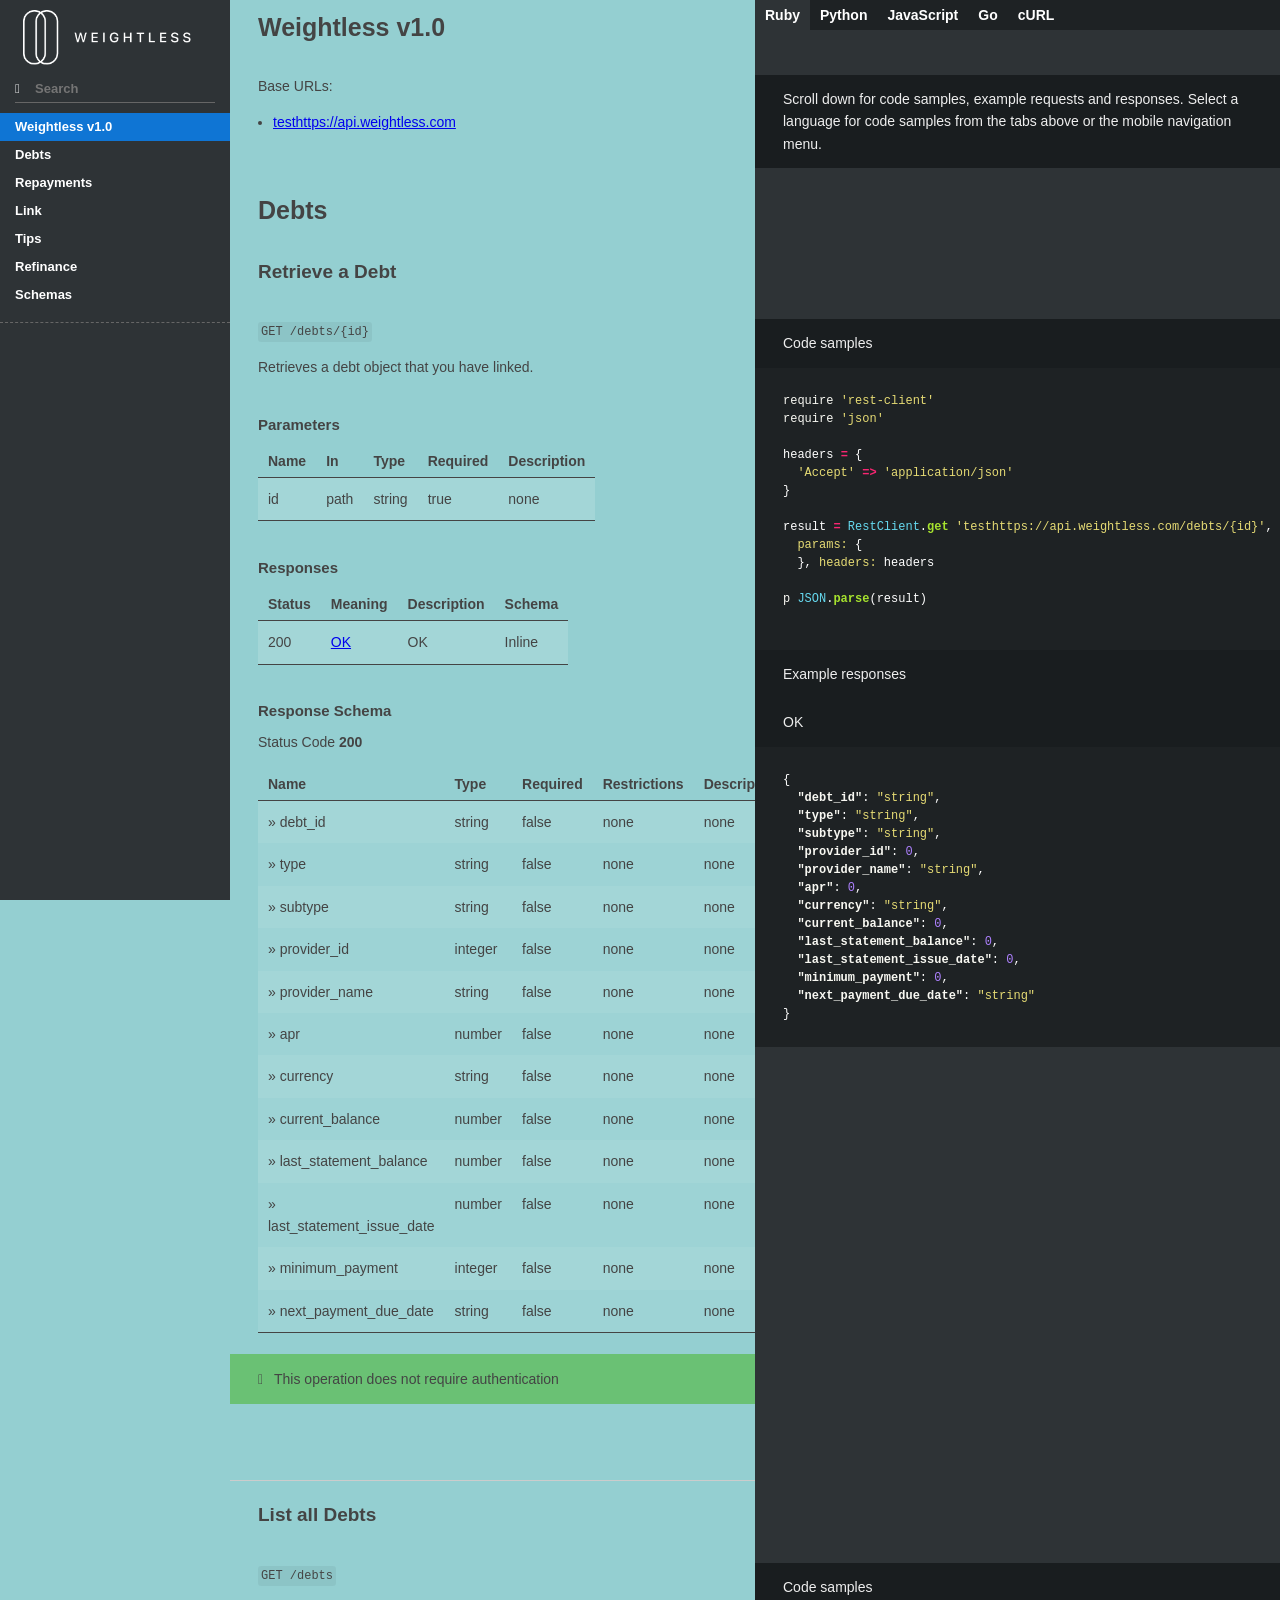
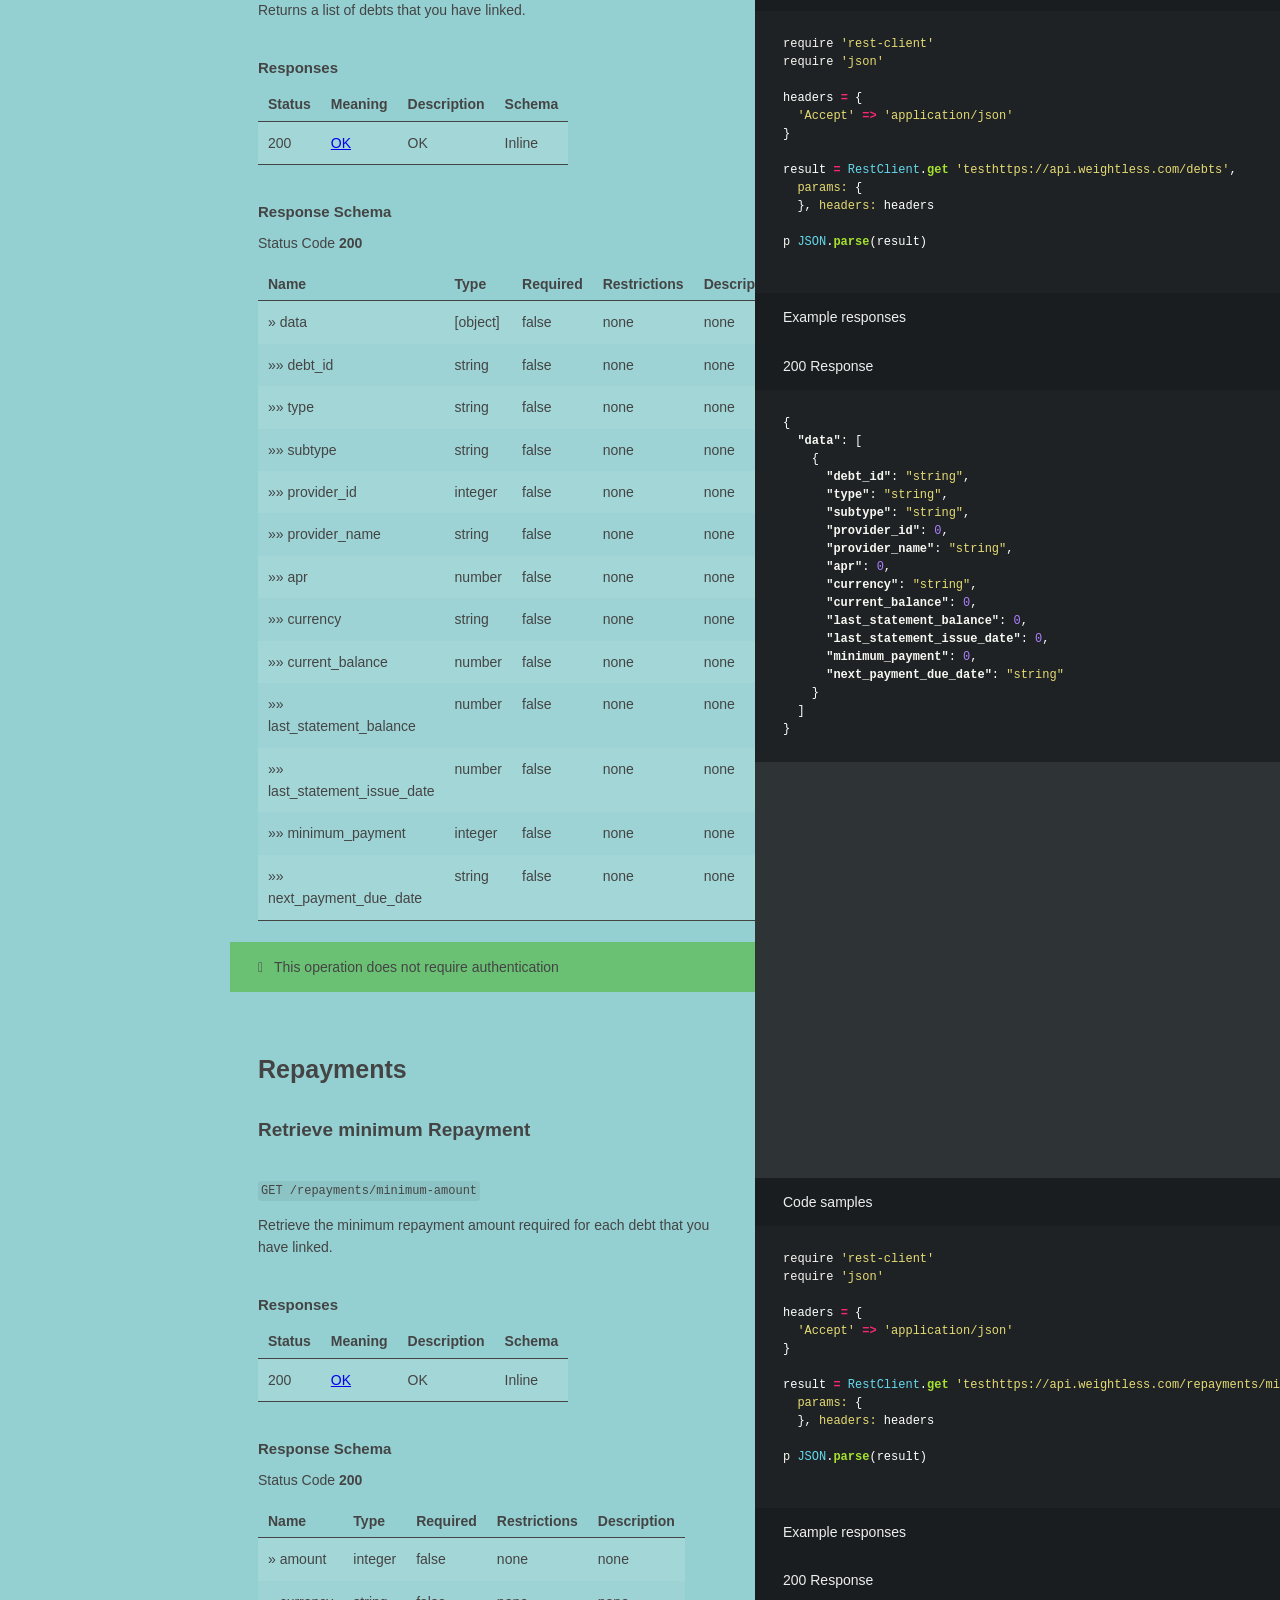
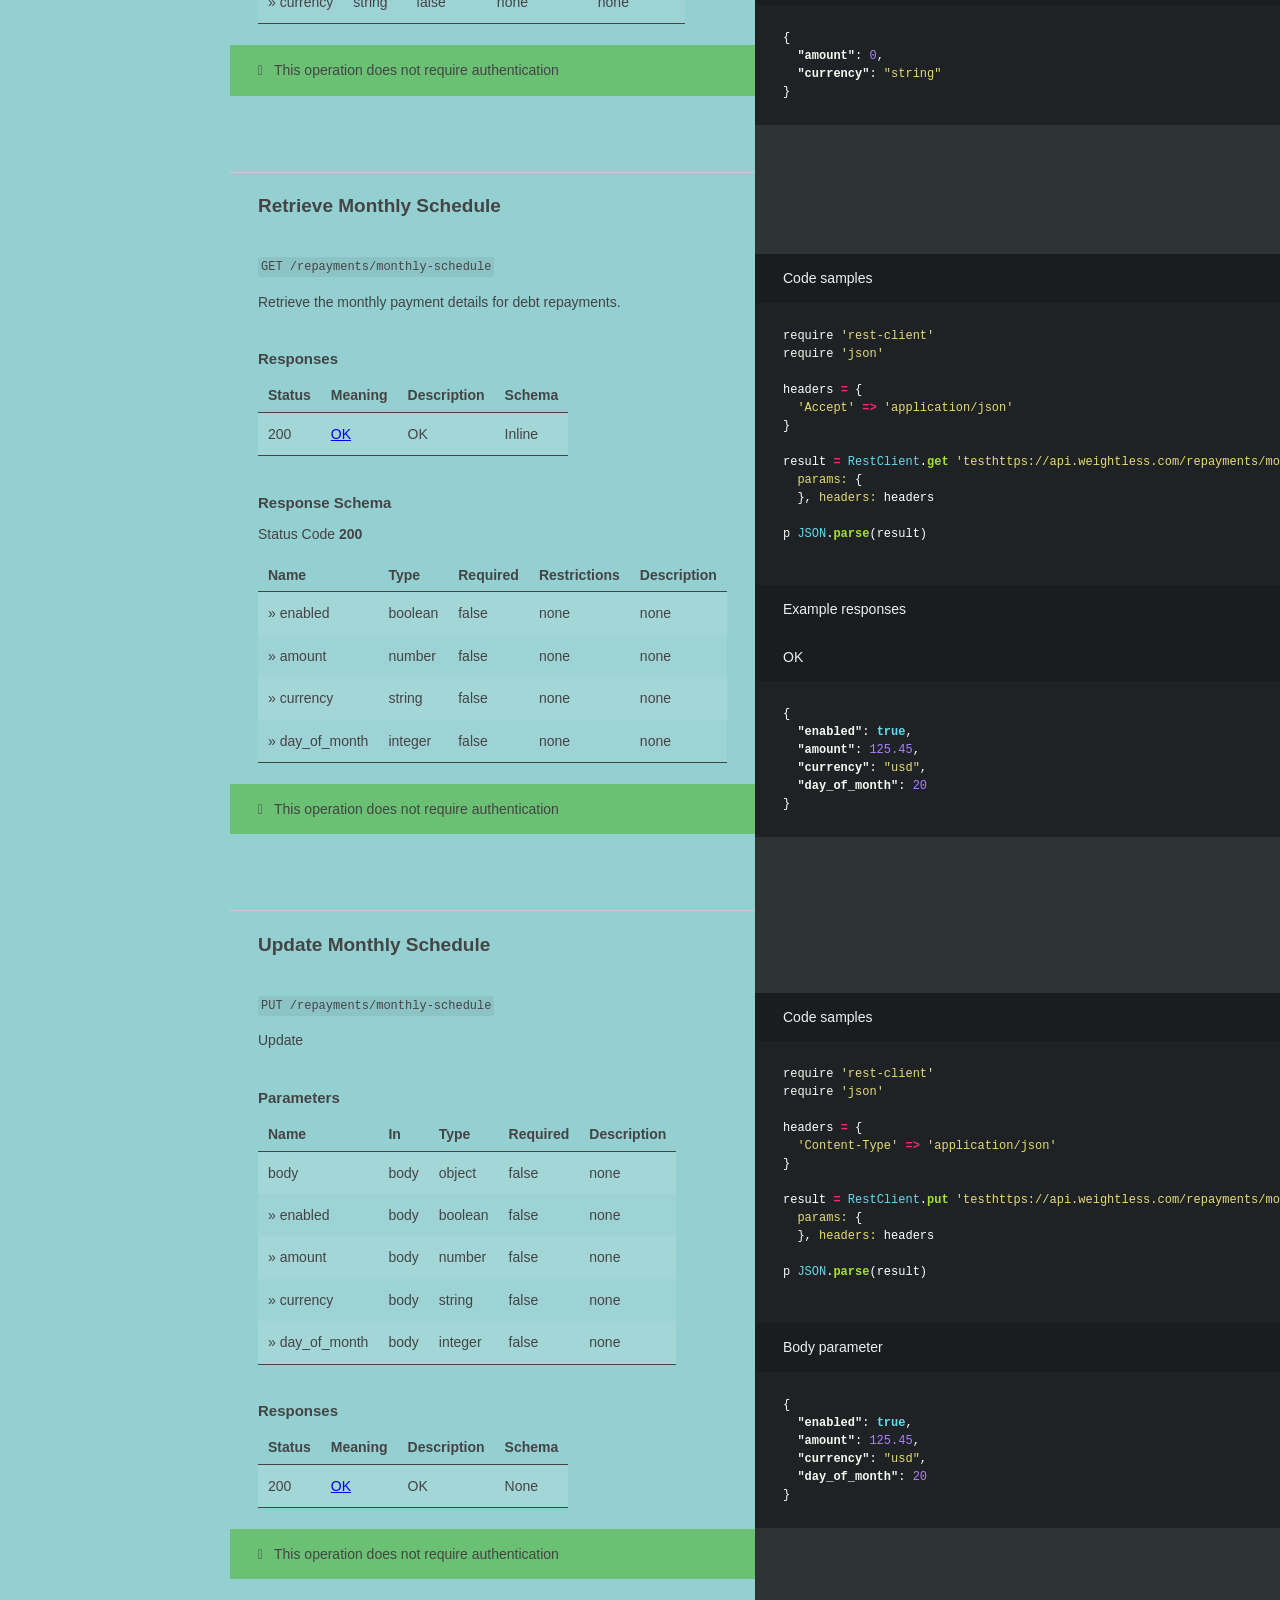
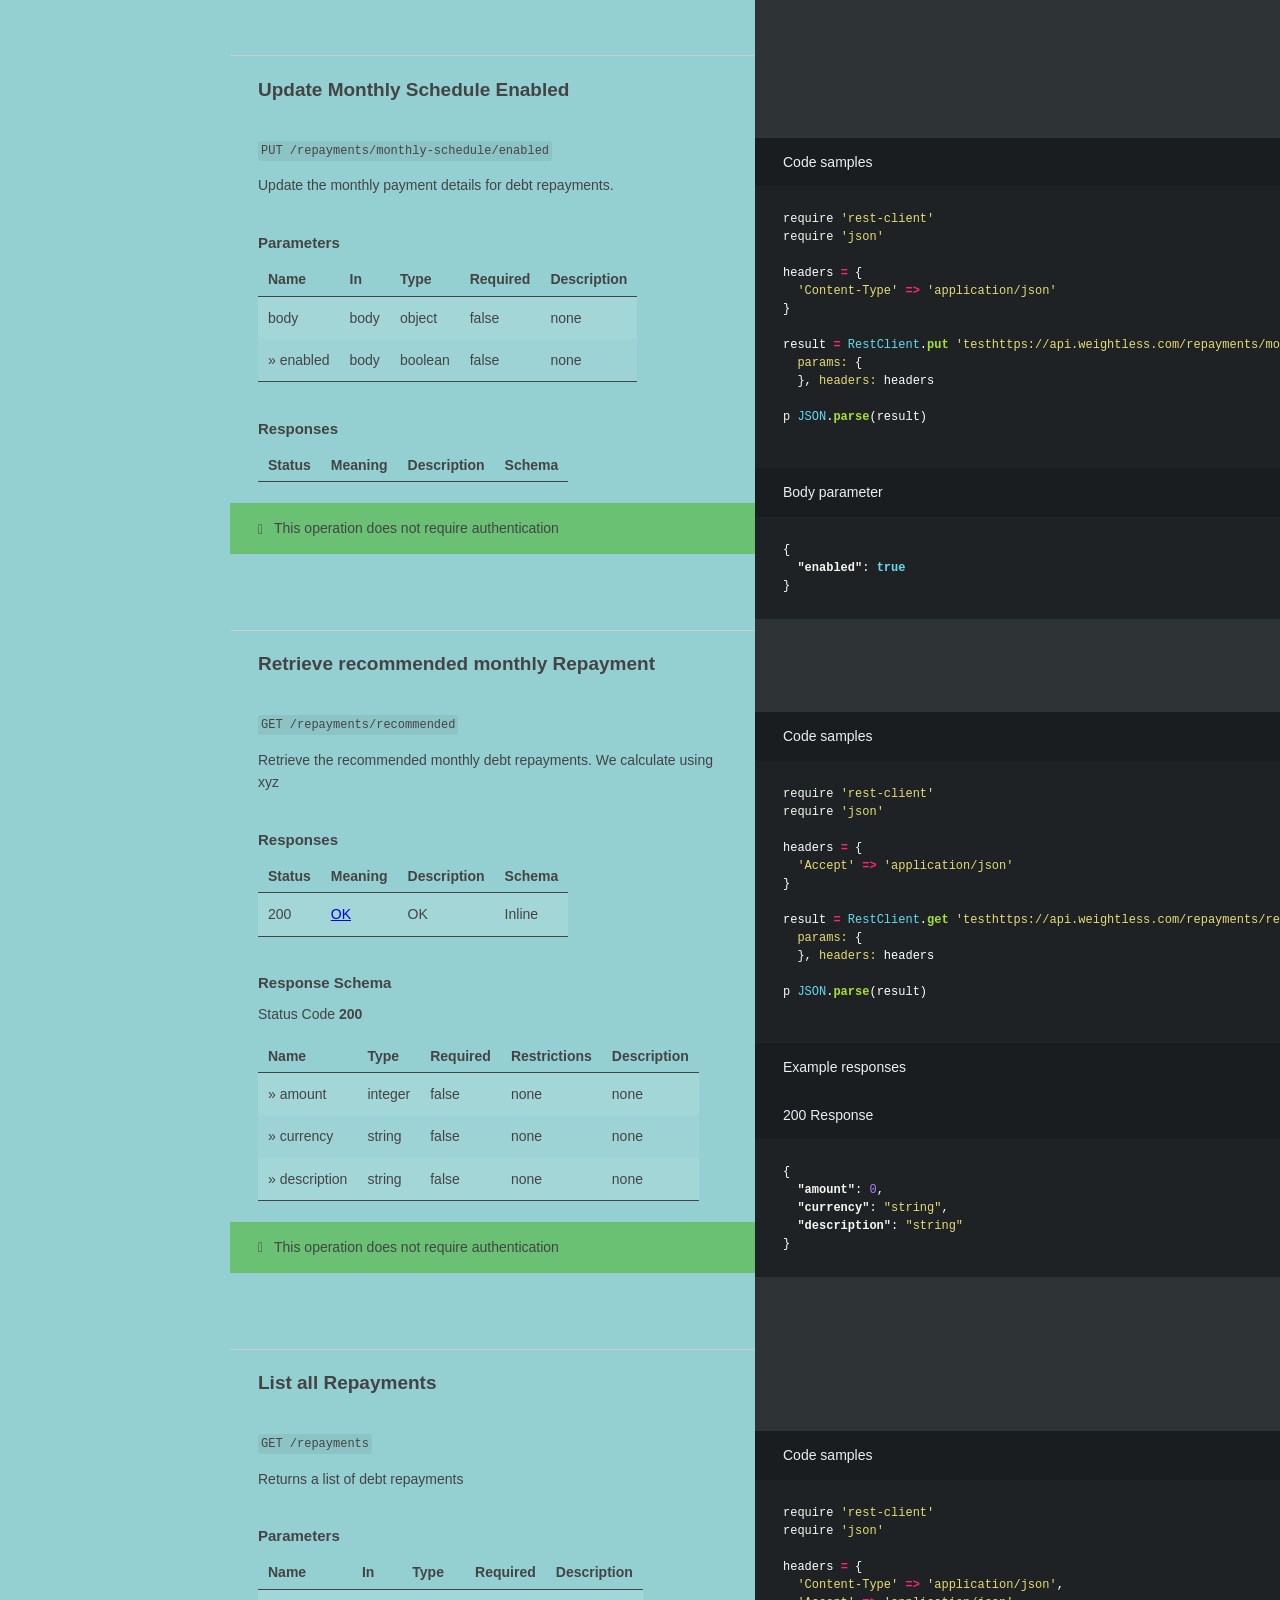
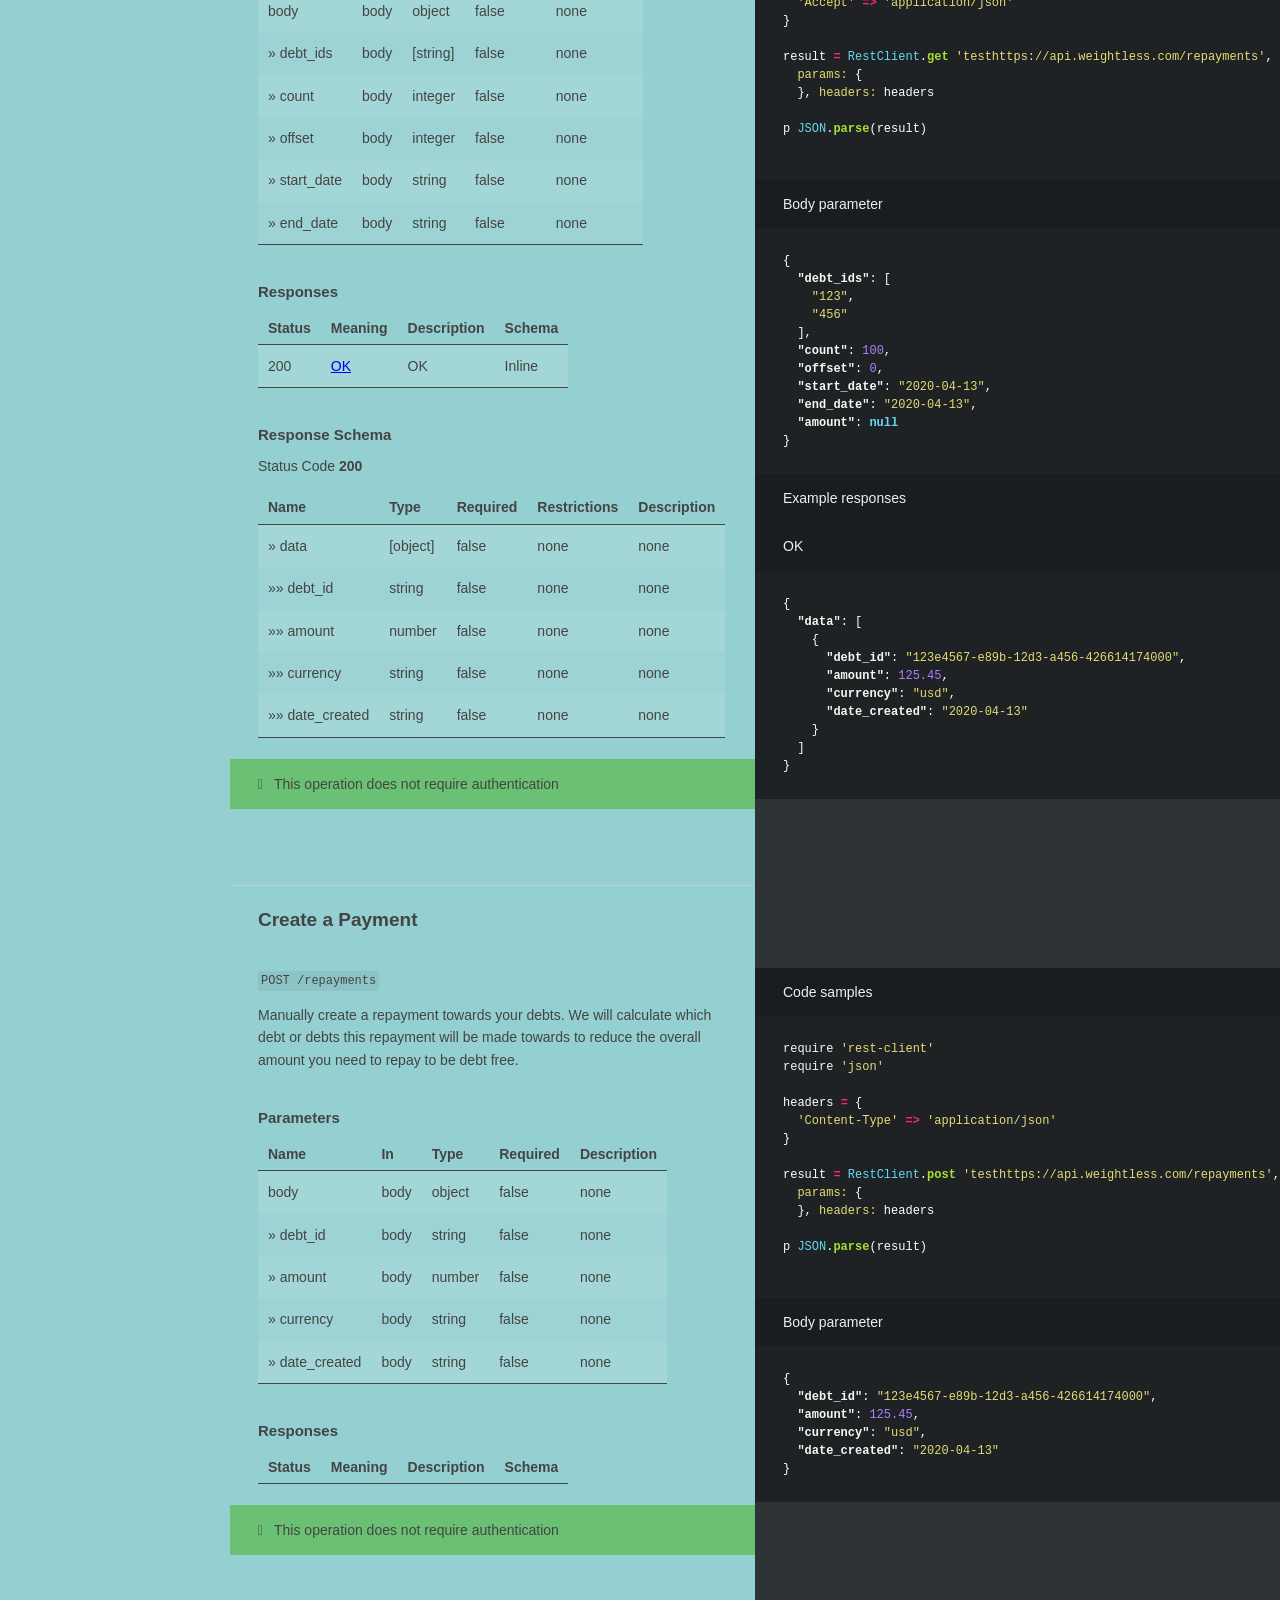
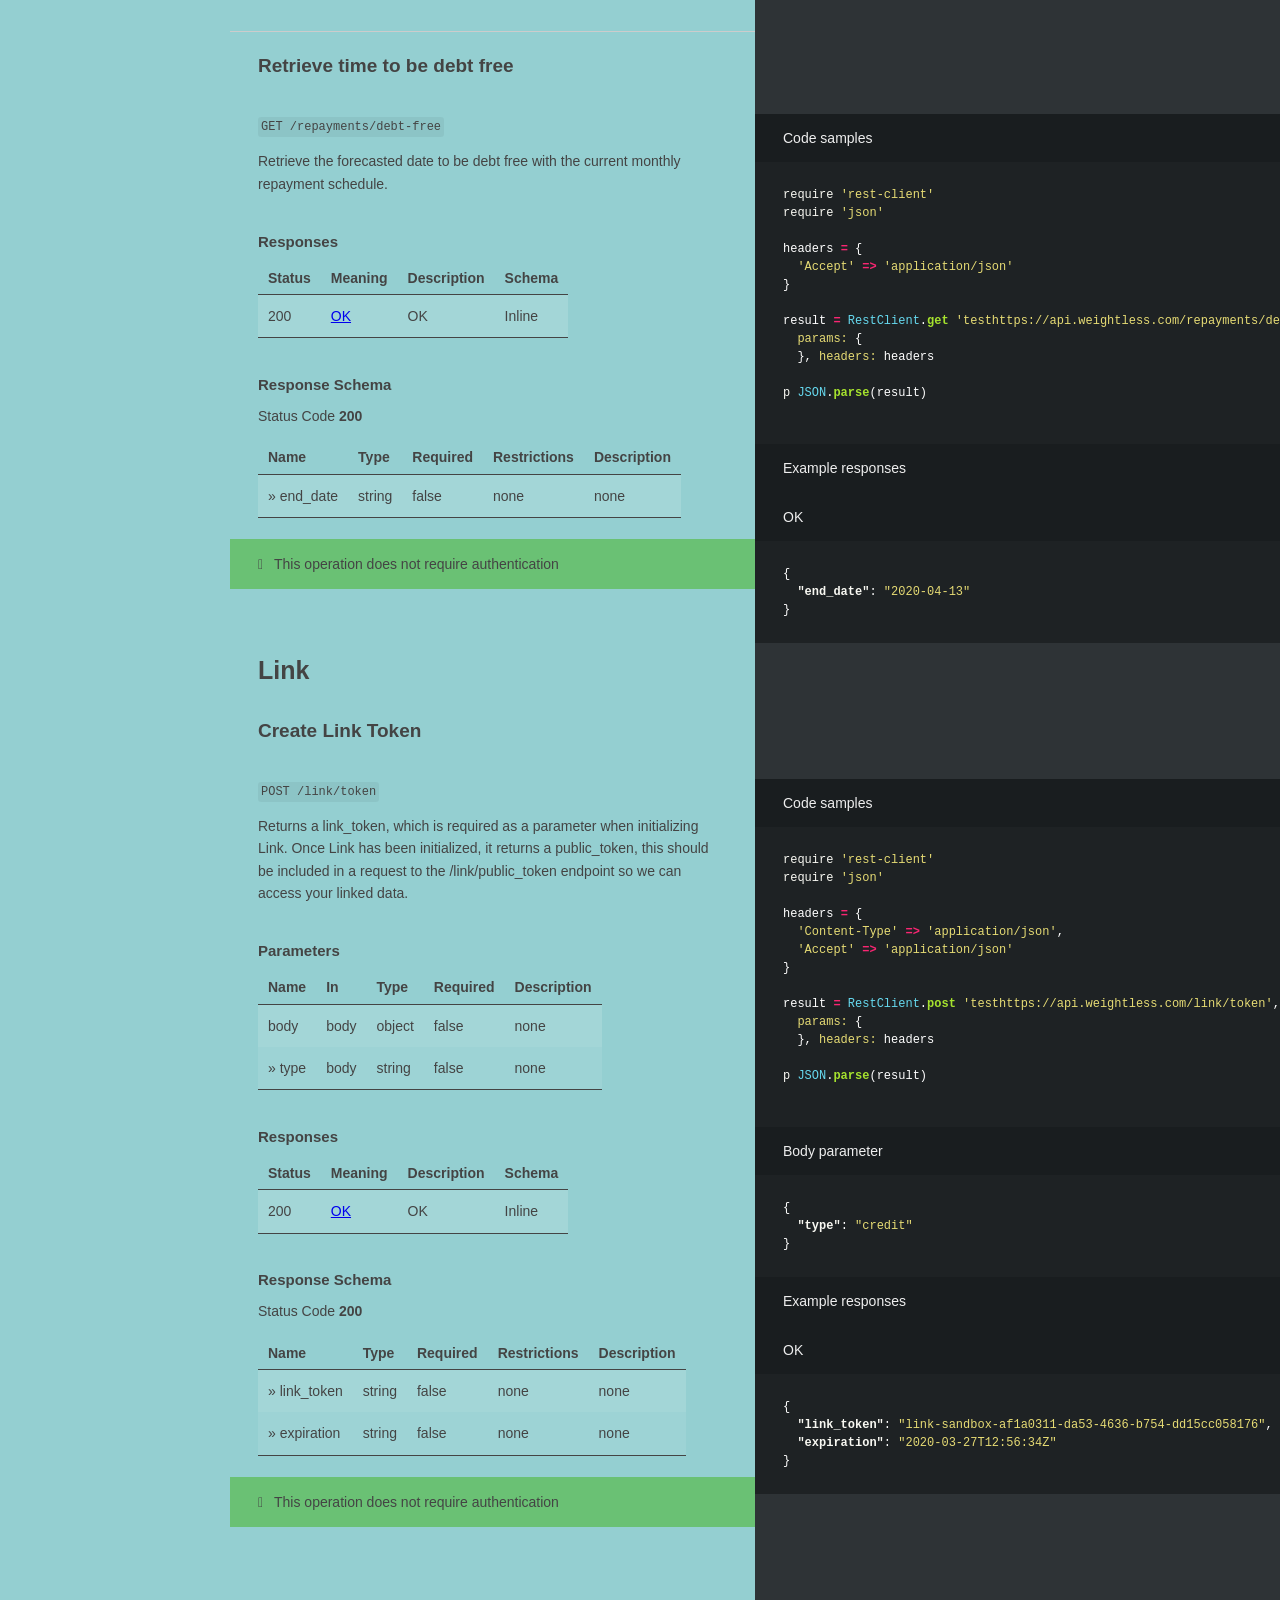
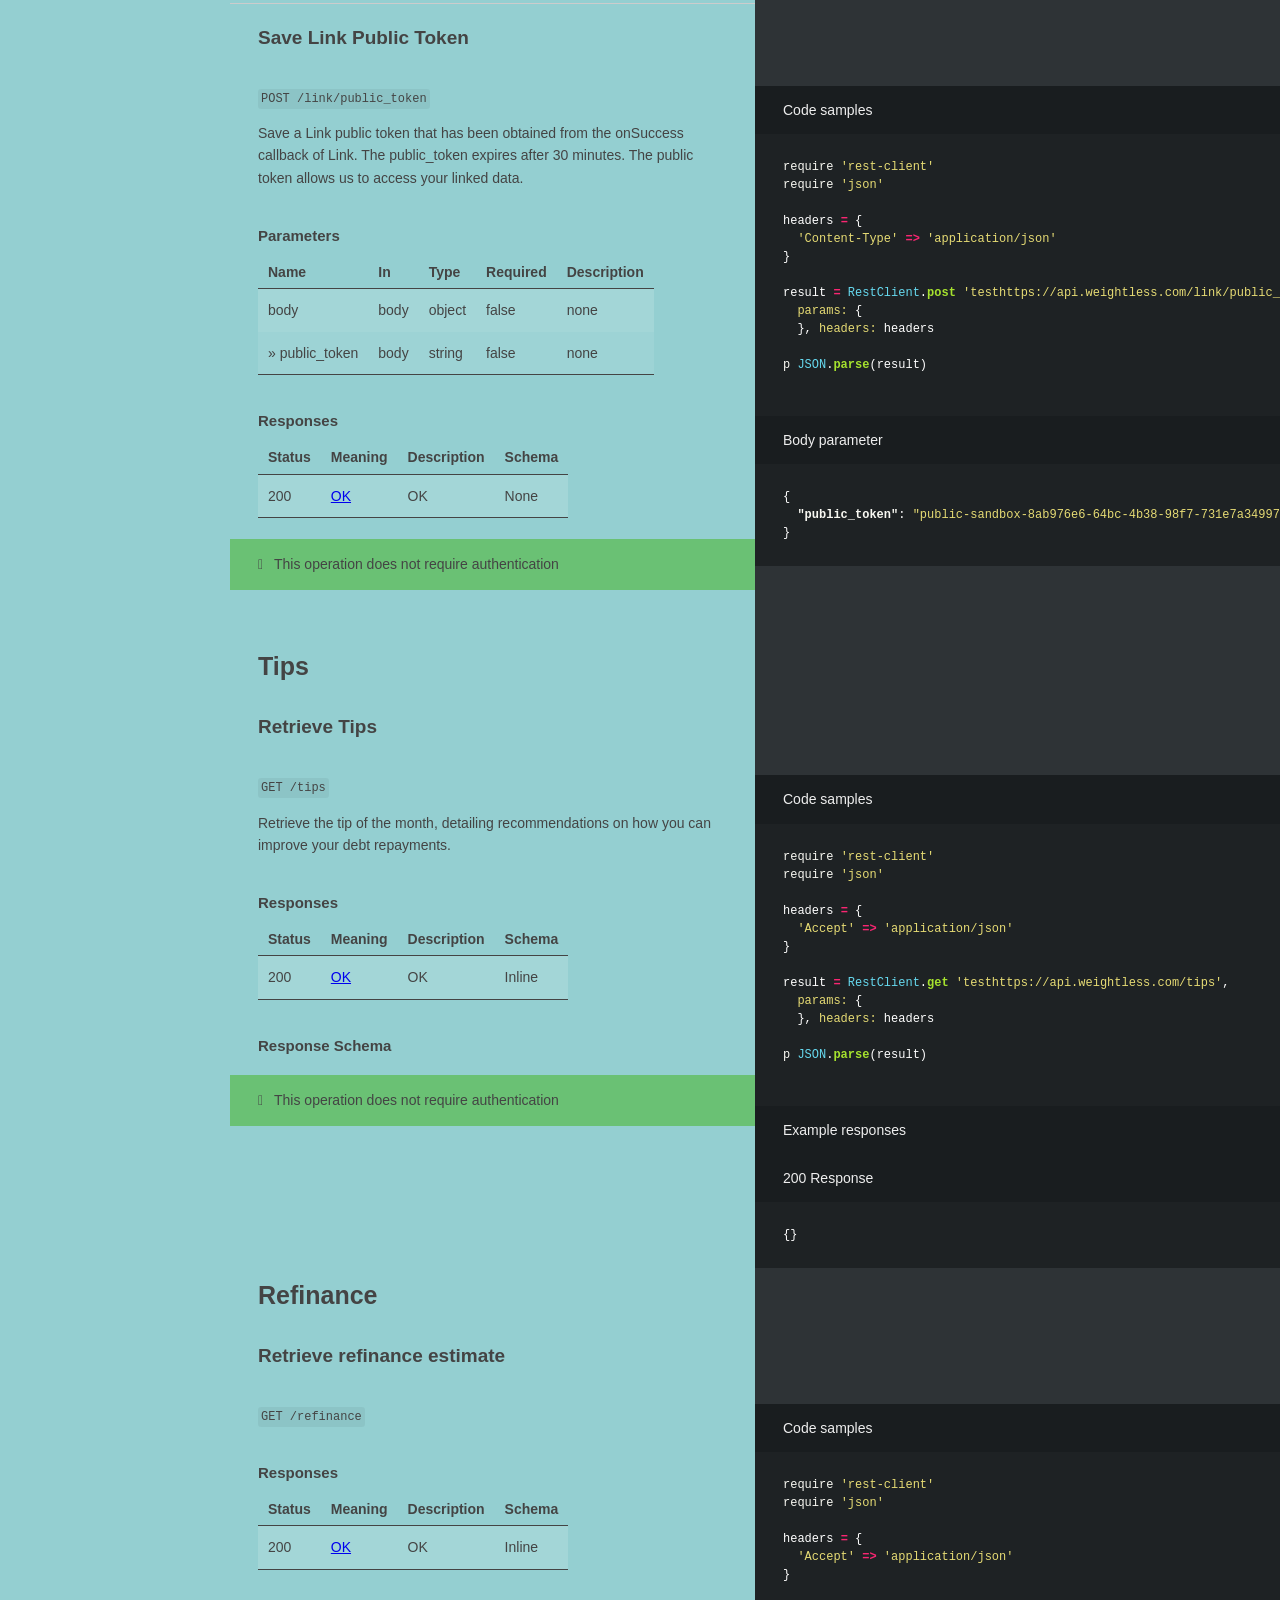
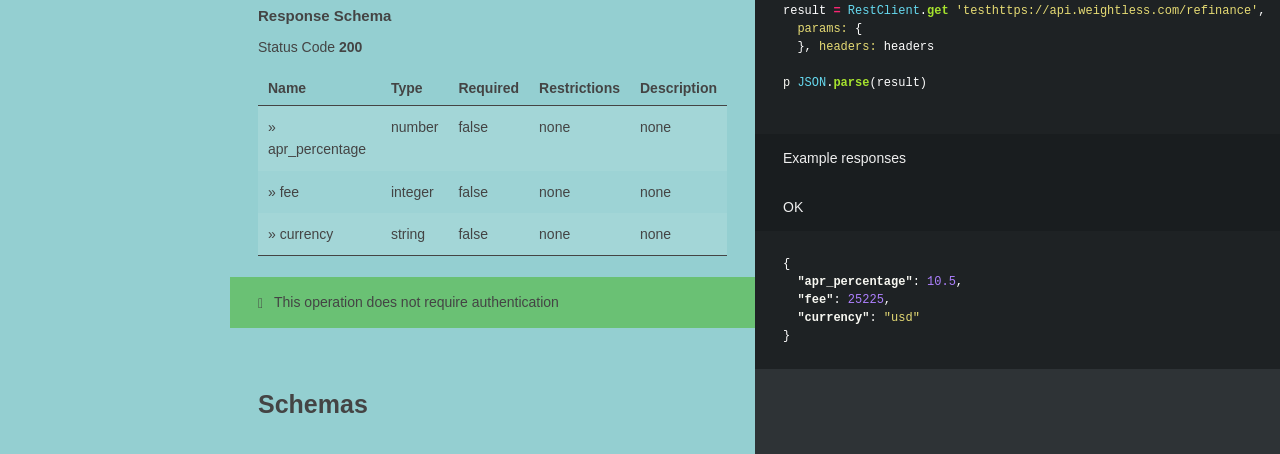
==== commit 271b9d53: "deploy: 2b6aa7764d02caf9afedbdea8c0035d61b7b9ea9" ====
--- a/index.html
+++ b/index.html
@@ -10,12 +10,52 @@
     <style media="screen">
       .highlight table td { padding: 5px; }
 .highlight table pre { margin: 0; }
+.highlight .c, .highlight .ch, .highlight .cd, .highlight .cpf {
+  color: #75715e;
+  font-style: italic;
+}
+.highlight .cm {
+  color: #75715e;
+  font-style: italic;
+}
+.highlight .c1 {
+  color: #75715e;
+  font-style: italic;
+}
+.highlight .cp {
+  color: #75715e;
+  font-weight: bold;
+}
+.highlight .cs {
+  color: #75715e;
+  font-weight: bold;
+  font-style: italic;
+}
+.highlight .err {
+  color: #960050;
+  background-color: #1e0010;
+}
+.highlight .gi {
+  color: #ffffff;
+  background-color: #324932;
+}
+.highlight .gd {
+  color: #ffffff;
+  background-color: #493131;
+}
+.highlight .ge {
+  color: #000000;
+  font-style: italic;
+}
+.highlight .gr {
+  color: #aa0000;
+}
+.highlight .gt {
+  color: #aa0000;
+}
 .highlight .gh {
   color: #999999;
 }
-.highlight .sr {
-  color: #f6aa11;
-}
 .highlight .go {
   color: #888888;
 }
@@ -23,177 +63,164 @@
   color: #555555;
 }
 .highlight .gs {
+  font-weight: bold;
 }
 .highlight .gu {
   color: #aaaaaa;
 }
-.highlight .nb {
-  color: #f6aa11;
-}
-.highlight .cm {
-  color: #75715e;
-}
-.highlight .cp {
-  color: #75715e;
-}
-.highlight .c1 {
-  color: #75715e;
-}
-.highlight .cs {
-  color: #75715e;
-}
-.highlight .c, .highlight .ch, .highlight .cd, .highlight .cpf {
-  color: #75715e;
-}
-.highlight .err {
-  color: #960050;
-}
-.highlight .gr {
-  color: #960050;
-}
-.highlight .gt {
-  color: #960050;
-}
-.highlight .gd {
-  color: #49483e;
-}
-.highlight .gi {
-  color: #49483e;
-}
-.highlight .ge {
-  color: #49483e;
+.highlight .k, .highlight .kv {
+  color: #66d9ef;
+  font-weight: bold;
 }
 .highlight .kc {
   color: #66d9ef;
+  font-weight: bold;
 }
 .highlight .kd {
   color: #66d9ef;
+  font-weight: bold;
+}
+.highlight .kp {
+  color: #66d9ef;
+  font-weight: bold;
 }
 .highlight .kr {
   color: #66d9ef;
+  font-weight: bold;
+}
+.highlight .kt {
+  color: #66d9ef;
+  font-weight: bold;
+}
+.highlight .kn {
+  color: #f92672;
+  font-weight: bold;
+}
+.highlight .ow {
+  color: #f92672;
+  font-weight: bold;
+}
+.highlight .o {
+  color: #f92672;
+  font-weight: bold;
+}
+.highlight .mf {
+  color: #ae81ff;
+}
+.highlight .mh {
+  color: #ae81ff;
+}
+.highlight .il {
+  color: #ae81ff;
+}
+.highlight .mi {
+  color: #ae81ff;
+}
+.highlight .mo {
+  color: #ae81ff;
+}
+.highlight .m, .highlight .mb, .highlight .mx {
+  color: #ae81ff;
+}
+.highlight .se {
+  color: #ae81ff;
+}
+.highlight .sa {
+  color: #66d9ef;
+  font-weight: bold;
+}
+.highlight .sb {
+  color: #e6db74;
+}
+.highlight .sc {
+  color: #e6db74;
+}
+.highlight .sd {
+  color: #e6db74;
+}
+.highlight .s2 {
+  color: #e6db74;
+}
+.highlight .sh {
+  color: #e6db74;
+}
+.highlight .si {
+  color: #e6db74;
+}
+.highlight .sx {
+  color: #e6db74;
+}
+.highlight .sr {
+  color: #e6db74;
+}
+.highlight .s1 {
+  color: #e6db74;
+}
+.highlight .ss {
+  color: #e6db74;
+}
+.highlight .s, .highlight .dl {
+  color: #e6db74;
+}
+.highlight .na {
+  color: #a6e22e;
+}
+.highlight .nc {
+  color: #a6e22e;
+  font-weight: bold;
+}
+.highlight .nd {
+  color: #a6e22e;
+  font-weight: bold;
+}
+.highlight .ne {
+  color: #a6e22e;
+  font-weight: bold;
+}
+.highlight .nf, .highlight .fm {
+  color: #a6e22e;
+  font-weight: bold;
 }
 .highlight .no {
   color: #66d9ef;
 }
-.highlight .kt {
-  color: #66d9ef;
-}
-.highlight .mf {
-  color: #ae81ff;
-}
-.highlight .mh {
-  color: #ae81ff;
-}
-.highlight .il {
-  color: #ae81ff;
-}
-.highlight .mi {
-  color: #ae81ff;
-}
-.highlight .mo {
-  color: #ae81ff;
-}
-.highlight .m, .highlight .mb, .highlight .mx {
-  color: #ae81ff;
-}
-.highlight .sc {
-  color: #ae81ff;
-}
-.highlight .se {
-  color: #ae81ff;
-}
-.highlight .ss {
-  color: #ae81ff;
-}
-.highlight .sd {
-  color: #e6db74;
-}
-.highlight .s2 {
-  color: #e6db74;
-}
-.highlight .sb {
-  color: #e6db74;
-}
-.highlight .sh {
-  color: #e6db74;
-}
-.highlight .si {
-  color: #e6db74;
-}
-.highlight .sx {
-  color: #e6db74;
-}
-.highlight .s1 {
-  color: #e6db74;
-}
-.highlight .s, .highlight .sa, .highlight .dl {
-  color: #e6db74;
-}
-.highlight .na {
-  color: #a6e22e;
-}
-.highlight .nc {
-  color: #a6e22e;
-}
-.highlight .nd {
-  color: #a6e22e;
-}
-.highlight .ne {
-  color: #a6e22e;
-}
-.highlight .nf, .highlight .fm {
-  color: #a6e22e;
+.highlight .bp {
+  color: #f8f8f2;
+}
+.highlight .nb {
+  color: #f8f8f2;
+}
+.highlight .ni {
+  color: #f8f8f2;
+}
+.highlight .nn {
+  color: #f8f8f2;
 }
 .highlight .vc {
-  color: #ffffff;
-}
-.highlight .nn {
-  color: #ffffff;
-}
-.highlight .ni {
-  color: #ffffff;
-}
-.highlight .bp {
-  color: #ffffff;
+  color: #f8f8f2;
 }
 .highlight .vg {
-  color: #ffffff;
+  color: #f8f8f2;
 }
 .highlight .vi {
-  color: #ffffff;
+  color: #f8f8f2;
 }
 .highlight .nv, .highlight .vm {
-  color: #ffffff;
+  color: #f8f8f2;
 }
 .highlight .w {
-  color: #ffffff;
-}
-.highlight {
-  color: #ffffff;
-}
-.highlight .n, .highlight .py, .highlight .nx {
-  color: #ffffff;
+  color: #f8f8f2;
 }
 .highlight .nl {
-  color: #f92672;
-}
-.highlight .ow {
-  color: #f92672;
+  color: #f8f8f2;
+  font-weight: bold;
 }
 .highlight .nt {
   color: #f92672;
 }
-.highlight .k, .highlight .kv {
-  color: #f92672;
-}
-.highlight .kn {
-  color: #f92672;
-}
-.highlight .kp {
-  color: #f92672;
-}
-.highlight .o {
-  color: #f92672;
+.highlight {
+  color: #f8f8f2;
+  background-color: #49483e;
 }
     </style>
     <style media="print">
@@ -400,7 +427,7 @@
 <p>Base URLs:</p>
 
 <ul>
-<li><a href="https://api.weightless.com">https://api.weightless.com</a></li>
+<li><a href="testhttps://api.weightless.com">testhttps://api.weightless.com</a></li>
 </ul>
 
 <h1 id="weightless-debts">Debts</h1>
@@ -417,7 +444,7 @@
   <span class="s1">'Accept'</span> <span class="o">=&gt;</span> <span class="s1">'application/json'</span>
 <span class="p">}</span>
 
-<span class="n">result</span> <span class="o">=</span> <span class="no">RestClient</span><span class="p">.</span><span class="nf">get</span> <span class="s1">'https://api.weightless.com/debts/{id}'</span><span class="p">,</span>
+<span class="n">result</span> <span class="o">=</span> <span class="no">RestClient</span><span class="p">.</span><span class="nf">get</span> <span class="s1">'testhttps://api.weightless.com/debts/{id}'</span><span class="p">,</span>
   <span class="ss">params: </span><span class="p">{</span>
   <span class="p">},</span> <span class="ss">headers: </span><span class="n">headers</span>
 
@@ -428,7 +455,7 @@
   <span class="s">'Accept'</span><span class="p">:</span> <span class="s">'application/json'</span>
 <span class="p">}</span>
 
-<span class="n">r</span> <span class="o">=</span> <span class="n">requests</span><span class="p">.</span><span class="n">get</span><span class="p">(</span><span class="s">'https://api.weightless.com/debts/{id}'</span><span class="p">,</span> <span class="n">headers</span> <span class="o">=</span> <span class="n">headers</span><span class="p">)</span>
+<span class="n">r</span> <span class="o">=</span> <span class="n">requests</span><span class="p">.</span><span class="n">get</span><span class="p">(</span><span class="s">'testhttps://api.weightless.com/debts/{id}'</span><span class="p">,</span> <span class="n">headers</span> <span class="o">=</span> <span class="n">headers</span><span class="p">)</span>
 
 <span class="k">print</span><span class="p">(</span><span class="n">r</span><span class="p">.</span><span class="n">json</span><span class="p">())</span>
 
@@ -437,7 +464,7 @@
   <span class="dl">'</span><span class="s1">Accept</span><span class="dl">'</span><span class="p">:</span><span class="dl">'</span><span class="s1">application/json</span><span class="dl">'</span>
 <span class="p">};</span>
 
-<span class="nx">fetch</span><span class="p">(</span><span class="dl">'</span><span class="s1">https://api.weightless.com/debts/{id}</span><span class="dl">'</span><span class="p">,</span>
+<span class="nx">fetch</span><span class="p">(</span><span class="dl">'</span><span class="s1">testhttps://api.weightless.com/debts/{id}</span><span class="dl">'</span><span class="p">,</span>
 <span class="p">{</span>
   <span class="na">method</span><span class="p">:</span> <span class="dl">'</span><span class="s1">GET</span><span class="dl">'</span><span class="p">,</span>
 
@@ -463,7 +490,7 @@
     <span class="p">}</span>
 
     <span class="n">data</span> <span class="o">:=</span> <span class="n">bytes</span><span class="o">.</span><span class="n">NewBuffer</span><span class="p">([]</span><span class="kt">byte</span><span class="p">{</span><span class="n">jsonReq</span><span class="p">})</span>
-    <span class="n">req</span><span class="p">,</span> <span class="n">err</span> <span class="o">:=</span> <span class="n">http</span><span class="o">.</span><span class="n">NewRequest</span><span class="p">(</span><span class="s">"GET"</span><span class="p">,</span> <span class="s">"https://api.weightless.com/debts/{id}"</span><span class="p">,</span> <span class="n">data</span><span class="p">)</span>
+    <span class="n">req</span><span class="p">,</span> <span class="n">err</span> <span class="o">:=</span> <span class="n">http</span><span class="o">.</span><span class="n">NewRequest</span><span class="p">(</span><span class="s">"GET"</span><span class="p">,</span> <span class="s">"testhttps://api.weightless.com/debts/{id}"</span><span class="p">,</span> <span class="n">data</span><span class="p">)</span>
     <span class="n">req</span><span class="o">.</span><span class="n">Header</span> <span class="o">=</span> <span class="n">headers</span>
 
     <span class="n">client</span> <span class="o">:=</span> <span class="o">&amp;</span><span class="n">http</span><span class="o">.</span><span class="n">Client</span><span class="p">{}</span>
@@ -472,7 +499,7 @@
 <span class="p">}</span>
 
 </code></pre></div><div class="highlight"><pre class="highlight shell tab-shell"><code><span class="c"># You can also use wget</span>
-curl <span class="nt">-X</span> GET https://api.weightless.com/debts/<span class="o">{</span><span class="nb">id</span><span class="o">}</span> <span class="se">\</span>
+curl <span class="nt">-X</span> GET testhttps://api.weightless.com/debts/<span class="o">{</span><span class="nb">id</span><span class="o">}</span> <span class="se">\</span>
   <span class="nt">-H</span> <span class="s1">'Accept: application/json'</span>
 
 </code></pre></div>
@@ -653,7 +680,7 @@
   <span class="s1">'Accept'</span> <span class="o">=&gt;</span> <span class="s1">'application/json'</span>
 <span class="p">}</span>
 
-<span class="n">result</span> <span class="o">=</span> <span class="no">RestClient</span><span class="p">.</span><span class="nf">get</span> <span class="s1">'https://api.weightless.com/debts'</span><span class="p">,</span>
+<span class="n">result</span> <span class="o">=</span> <span class="no">RestClient</span><span class="p">.</span><span class="nf">get</span> <span class="s1">'testhttps://api.weightless.com/debts'</span><span class="p">,</span>
   <span class="ss">params: </span><span class="p">{</span>
   <span class="p">},</span> <span class="ss">headers: </span><span class="n">headers</span>
 
@@ -664,7 +691,7 @@
   <span class="s">'Accept'</span><span class="p">:</span> <span class="s">'application/json'</span>
 <span class="p">}</span>
 
-<span class="n">r</span> <span class="o">=</span> <span class="n">requests</span><span class="p">.</span><span class="n">get</span><span class="p">(</span><span class="s">'https://api.weightless.com/debts'</span><span class="p">,</span> <span class="n">headers</span> <span class="o">=</span> <span class="n">headers</span><span class="p">)</span>
+<span class="n">r</span> <span class="o">=</span> <span class="n">requests</span><span class="p">.</span><span class="n">get</span><span class="p">(</span><span class="s">'testhttps://api.weightless.com/debts'</span><span class="p">,</span> <span class="n">headers</span> <span class="o">=</span> <span class="n">headers</span><span class="p">)</span>
 
 <span class="k">print</span><span class="p">(</span><span class="n">r</span><span class="p">.</span><span class="n">json</span><span class="p">())</span>
 
@@ -673,7 +700,7 @@
   <span class="dl">'</span><span class="s1">Accept</span><span class="dl">'</span><span class="p">:</span><span class="dl">'</span><span class="s1">application/json</span><span class="dl">'</span>
 <span class="p">};</span>
 
-<span class="nx">fetch</span><span class="p">(</span><span class="dl">'</span><span class="s1">https://api.weightless.com/debts</span><span class="dl">'</span><span class="p">,</span>
+<span class="nx">fetch</span><span class="p">(</span><span class="dl">'</span><span class="s1">testhttps://api.weightless.com/debts</span><span class="dl">'</span><span class="p">,</span>
 <span class="p">{</span>
   <span class="na">method</span><span class="p">:</span> <span class="dl">'</span><span class="s1">GET</span><span class="dl">'</span><span class="p">,</span>
 
@@ -699,7 +726,7 @@
     <span class="p">}</span>
 
     <span class="n">data</span> <span class="o">:=</span> <span class="n">bytes</span><span class="o">.</span><span class="n">NewBuffer</span><span class="p">([]</span><span class="kt">byte</span><span class="p">{</span><span class="n">jsonReq</span><span class="p">})</span>
-    <span class="n">req</span><span class="p">,</span> <span class="n">err</span> <span class="o">:=</span> <span class="n">http</span><span class="o">.</span><span class="n">NewRequest</span><span class="p">(</span><span class="s">"GET"</span><span class="p">,</span> <span class="s">"https://api.weightless.com/debts"</span><span class="p">,</span> <span class="n">data</span><span class="p">)</span>
+    <span class="n">req</span><span class="p">,</span> <span class="n">err</span> <span class="o">:=</span> <span class="n">http</span><span class="o">.</span><span class="n">NewRequest</span><span class="p">(</span><span class="s">"GET"</span><span class="p">,</span> <span class="s">"testhttps://api.weightless.com/debts"</span><span class="p">,</span> <span class="n">data</span><span class="p">)</span>
     <span class="n">req</span><span class="o">.</span><span class="n">Header</span> <span class="o">=</span> <span class="n">headers</span>
 
     <span class="n">client</span> <span class="o">:=</span> <span class="o">&amp;</span><span class="n">http</span><span class="o">.</span><span class="n">Client</span><span class="p">{}</span>
@@ -708,7 +735,7 @@
 <span class="p">}</span>
 
 </code></pre></div><div class="highlight"><pre class="highlight shell tab-shell"><code><span class="c"># You can also use wget</span>
-curl <span class="nt">-X</span> GET https://api.weightless.com/debts <span class="se">\</span>
+curl <span class="nt">-X</span> GET testhttps://api.weightless.com/debts <span class="se">\</span>
   <span class="nt">-H</span> <span class="s1">'Accept: application/json'</span>
 
 </code></pre></div>
@@ -882,7 +909,7 @@
   <span class="s1">'Accept'</span> <span class="o">=&gt;</span> <span class="s1">'application/json'</span>
 <span class="p">}</span>
 
-<span class="n">result</span> <span class="o">=</span> <span class="no">RestClient</span><span class="p">.</span><span class="nf">get</span> <span class="s1">'https://api.weightless.com/repayments/minimum-amount'</span><span class="p">,</span>
+<span class="n">result</span> <span class="o">=</span> <span class="no">RestClient</span><span class="p">.</span><span class="nf">get</span> <span class="s1">'testhttps://api.weightless.com/repayments/minimum-amount'</span><span class="p">,</span>
   <span class="ss">params: </span><span class="p">{</span>
   <span class="p">},</span> <span class="ss">headers: </span><span class="n">headers</span>
 
@@ -893,7 +920,7 @@
   <span class="s">'Accept'</span><span class="p">:</span> <span class="s">'application/json'</span>
 <span class="p">}</span>
 
-<span class="n">r</span> <span class="o">=</span> <span class="n">requests</span><span class="p">.</span><span class="n">get</span><span class="p">(</span><span class="s">'https://api.weightless.com/repayments/minimum-amount'</span><span class="p">,</span> <span class="n">headers</span> <span class="o">=</span> <span class="n">headers</span><span class="p">)</span>
+<span class="n">r</span> <span class="o">=</span> <span class="n">requests</span><span class="p">.</span><span class="n">get</span><span class="p">(</span><span class="s">'testhttps://api.weightless.com/repayments/minimum-amount'</span><span class="p">,</span> <span class="n">headers</span> <span class="o">=</span> <span class="n">headers</span><span class="p">)</span>
 
 <span class="k">print</span><span class="p">(</span><span class="n">r</span><span class="p">.</span><span class="n">json</span><span class="p">())</span>
 
@@ -902,7 +929,7 @@
   <span class="dl">'</span><span class="s1">Accept</span><span class="dl">'</span><span class="p">:</span><span class="dl">'</span><span class="s1">application/json</span><span class="dl">'</span>
 <span class="p">};</span>
 
-<span class="nx">fetch</span><span class="p">(</span><span class="dl">'</span><span class="s1">https://api.weightless.com/repayments/minimum-amount</span><span class="dl">'</span><span class="p">,</span>
+<span class="nx">fetch</span><span class="p">(</span><span class="dl">'</span><span class="s1">testhttps://api.weightless.com/repayments/minimum-amount</span><span class="dl">'</span><span class="p">,</span>
 <span class="p">{</span>
   <span class="na">method</span><span class="p">:</span> <span class="dl">'</span><span class="s1">GET</span><span class="dl">'</span><span class="p">,</span>
 
@@ -928,7 +955,7 @@
     <span class="p">}</span>
 
     <span class="n">data</span> <span class="o">:=</span> <span class="n">bytes</span><span class="o">.</span><span class="n">NewBuffer</span><span class="p">([]</span><span class="kt">byte</span><span class="p">{</span><span class="n">jsonReq</span><span class="p">})</span>
-    <span class="n">req</span><span class="p">,</span> <span class="n">err</span> <span class="o">:=</span> <span class="n">http</span><span class="o">.</span><span class="n">NewRequest</span><span class="p">(</span><span class="s">"GET"</span><span class="p">,</span> <span class="s">"https://api.weightless.com/repayments/minimum-amount"</span><span class="p">,</span> <span class="n">data</span><span class="p">)</span>
+    <span class="n">req</span><span class="p">,</span> <span class="n">err</span> <span class="o">:=</span> <span class="n">http</span><span class="o">.</span><span class="n">NewRequest</span><span class="p">(</span><span class="s">"GET"</span><span class="p">,</span> <span class="s">"testhttps://api.weightless.com/repayments/minimum-amount"</span><span class="p">,</span> <span class="n">data</span><span class="p">)</span>
     <span class="n">req</span><span class="o">.</span><span class="n">Header</span> <span class="o">=</span> <span class="n">headers</span>
 
     <span class="n">client</span> <span class="o">:=</span> <span class="o">&amp;</span><span class="n">http</span><span class="o">.</span><span class="n">Client</span><span class="p">{}</span>
@@ -937,7 +964,7 @@
 <span class="p">}</span>
 
 </code></pre></div><div class="highlight"><pre class="highlight shell tab-shell"><code><span class="c"># You can also use wget</span>
-curl <span class="nt">-X</span> GET https://api.weightless.com/repayments/minimum-amount <span class="se">\</span>
+curl <span class="nt">-X</span> GET testhttps://api.weightless.com/repayments/minimum-amount <span class="se">\</span>
   <span class="nt">-H</span> <span class="s1">'Accept: application/json'</span>
 
 </code></pre></div>
@@ -1018,7 +1045,7 @@
   <span class="s1">'Accept'</span> <span class="o">=&gt;</span> <span class="s1">'application/json'</span>
 <span class="p">}</span>
 
-<span class="n">result</span> <span class="o">=</span> <span class="no">RestClient</span><span class="p">.</span><span class="nf">get</span> <span class="s1">'https://api.weightless.com/repayments/monthly-schedule'</span><span class="p">,</span>
+<span class="n">result</span> <span class="o">=</span> <span class="no">RestClient</span><span class="p">.</span><span class="nf">get</span> <span class="s1">'testhttps://api.weightless.com/repayments/monthly-schedule'</span><span class="p">,</span>
   <span class="ss">params: </span><span class="p">{</span>
   <span class="p">},</span> <span class="ss">headers: </span><span class="n">headers</span>
 
@@ -1029,7 +1056,7 @@
   <span class="s">'Accept'</span><span class="p">:</span> <span class="s">'application/json'</span>
 <span class="p">}</span>
 
-<span class="n">r</span> <span class="o">=</span> <span class="n">requests</span><span class="p">.</span><span class="n">get</span><span class="p">(</span><span class="s">'https://api.weightless.com/repayments/monthly-schedule'</span><span class="p">,</span> <span class="n">headers</span> <span class="o">=</span> <span class="n">headers</span><span class="p">)</span>
+<span class="n">r</span> <span class="o">=</span> <span class="n">requests</span><span class="p">.</span><span class="n">get</span><span class="p">(</span><span class="s">'testhttps://api.weightless.com/repayments/monthly-schedule'</span><span class="p">,</span> <span class="n">headers</span> <span class="o">=</span> <span class="n">headers</span><span class="p">)</span>
 
 <span class="k">print</span><span class="p">(</span><span class="n">r</span><span class="p">.</span><span class="n">json</span><span class="p">())</span>
 
@@ -1038,7 +1065,7 @@
   <span class="dl">'</span><span class="s1">Accept</span><span class="dl">'</span><span class="p">:</span><span class="dl">'</span><span class="s1">application/json</span><span class="dl">'</span>
 <span class="p">};</span>
 
-<span class="nx">fetch</span><span class="p">(</span><span class="dl">'</span><span class="s1">https://api.weightless.com/repayments/monthly-schedule</span><span class="dl">'</span><span class="p">,</span>
+<span class="nx">fetch</span><span class="p">(</span><span class="dl">'</span><span class="s1">testhttps://api.weightless.com/repayments/monthly-schedule</span><span class="dl">'</span><span class="p">,</span>
 <span class="p">{</span>
   <span class="na">method</span><span class="p">:</span> <span class="dl">'</span><span class="s1">GET</span><span class="dl">'</span><span class="p">,</span>
 
@@ -1064,7 +1091,7 @@
     <span class="p">}</span>
 
     <span class="n">data</span> <span class="o">:=</span> <span class="n">bytes</span><span class="o">.</span><span class="n">NewBuffer</span><span class="p">([]</span><span class="kt">byte</span><span class="p">{</span><span class="n">jsonReq</span><span class="p">})</span>
-    <span class="n">req</span><span class="p">,</span> <span class="n">err</span> <span class="o">:=</span> <span class="n">http</span><span class="o">.</span><span class="n">NewRequest</span><span class="p">(</span><span class="s">"GET"</span><span class="p">,</span> <span class="s">"https://api.weightless.com/repayments/monthly-schedule"</span><span class="p">,</span> <span class="n">data</span><span class="p">)</span>
+    <span class="n">req</span><span class="p">,</span> <span class="n">err</span> <span class="o">:=</span> <span class="n">http</span><span class="o">.</span><span class="n">NewRequest</span><span class="p">(</span><span class="s">"GET"</span><span class="p">,</span> <span class="s">"testhttps://api.weightless.com/repayments/monthly-schedule"</span><span class="p">,</span> <span class="n">data</span><span class="p">)</span>
     <span class="n">req</span><span class="o">.</span><span class="n">Header</span> <span class="o">=</span> <span class="n">headers</span>
 
     <span class="n">client</span> <span class="o">:=</span> <span class="o">&amp;</span><span class="n">http</span><span class="o">.</span><span class="n">Client</span><span class="p">{}</span>
@@ -1073,7 +1100,7 @@
 <span class="p">}</span>
 
 </code></pre></div><div class="highlight"><pre class="highlight shell tab-shell"><code><span class="c"># You can also use wget</span>
-curl <span class="nt">-X</span> GET https://api.weightless.com/repayments/monthly-schedule <span class="se">\</span>
+curl <span class="nt">-X</span> GET testhttps://api.weightless.com/repayments/monthly-schedule <span class="se">\</span>
   <span class="nt">-H</span> <span class="s1">'Accept: application/json'</span>
 
 </code></pre></div>
@@ -1170,7 +1197,7 @@
   <span class="s1">'Content-Type'</span> <span class="o">=&gt;</span> <span class="s1">'application/json'</span>
 <span class="p">}</span>
 
-<span class="n">result</span> <span class="o">=</span> <span class="no">RestClient</span><span class="p">.</span><span class="nf">put</span> <span class="s1">'https://api.weightless.com/repayments/monthly-schedule'</span><span class="p">,</span>
+<span class="n">result</span> <span class="o">=</span> <span class="no">RestClient</span><span class="p">.</span><span class="nf">put</span> <span class="s1">'testhttps://api.weightless.com/repayments/monthly-schedule'</span><span class="p">,</span>
   <span class="ss">params: </span><span class="p">{</span>
   <span class="p">},</span> <span class="ss">headers: </span><span class="n">headers</span>
 
@@ -1181,7 +1208,7 @@
   <span class="s">'Content-Type'</span><span class="p">:</span> <span class="s">'application/json'</span>
 <span class="p">}</span>
 
-<span class="n">r</span> <span class="o">=</span> <span class="n">requests</span><span class="p">.</span><span class="n">put</span><span class="p">(</span><span class="s">'https://api.weightless.com/repayments/monthly-schedule'</span><span class="p">,</span> <span class="n">headers</span> <span class="o">=</span> <span class="n">headers</span><span class="p">)</span>
+<span class="n">r</span> <span class="o">=</span> <span class="n">requests</span><span class="p">.</span><span class="n">put</span><span class="p">(</span><span class="s">'testhttps://api.weightless.com/repayments/monthly-schedule'</span><span class="p">,</span> <span class="n">headers</span> <span class="o">=</span> <span class="n">headers</span><span class="p">)</span>
 
 <span class="k">print</span><span class="p">(</span><span class="n">r</span><span class="p">.</span><span class="n">json</span><span class="p">())</span>
 
@@ -1195,7 +1222,7 @@
   <span class="dl">'</span><span class="s1">Content-Type</span><span class="dl">'</span><span class="p">:</span><span class="dl">'</span><span class="s1">application/json</span><span class="dl">'</span>
 <span class="p">};</span>
 
-<span class="nx">fetch</span><span class="p">(</span><span class="dl">'</span><span class="s1">https://api.weightless.com/repayments/monthly-schedule</span><span class="dl">'</span><span class="p">,</span>
+<span class="nx">fetch</span><span class="p">(</span><span class="dl">'</span><span class="s1">testhttps://api.weightless.com/repayments/monthly-schedule</span><span class="dl">'</span><span class="p">,</span>
 <span class="p">{</span>
   <span class="na">method</span><span class="p">:</span> <span class="dl">'</span><span class="s1">PUT</span><span class="dl">'</span><span class="p">,</span>
   <span class="na">body</span><span class="p">:</span> <span class="nx">inputBody</span><span class="p">,</span>
@@ -1221,7 +1248,7 @@
     <span class="p">}</span>
 
     <span class="n">data</span> <span class="o">:=</span> <span class="n">bytes</span><span class="o">.</span><span class="n">NewBuffer</span><span class="p">([]</span><span class="kt">byte</span><span class="p">{</span><span class="n">jsonReq</span><span class="p">})</span>
-    <span class="n">req</span><span class="p">,</span> <span class="n">err</span> <span class="o">:=</span> <span class="n">http</span><span class="o">.</span><span class="n">NewRequest</span><span class="p">(</span><span class="s">"PUT"</span><span class="p">,</span> <span class="s">"https://api.weightless.com/repayments/monthly-schedule"</span><span class="p">,</span> <span class="n">data</span><span class="p">)</span>
+    <span class="n">req</span><span class="p">,</span> <span class="n">err</span> <span class="o">:=</span> <span class="n">http</span><span class="o">.</span><span class="n">NewRequest</span><span class="p">(</span><span class="s">"PUT"</span><span class="p">,</span> <span class="s">"testhttps://api.weightless.com/repayments/monthly-schedule"</span><span class="p">,</span> <span class="n">data</span><span class="p">)</span>
     <span class="n">req</span><span class="o">.</span><span class="n">Header</span> <span class="o">=</span> <span class="n">headers</span>
 
     <span class="n">client</span> <span class="o">:=</span> <span class="o">&amp;</span><span class="n">http</span><span class="o">.</span><span class="n">Client</span><span class="p">{}</span>
@@ -1230,7 +1257,7 @@
 <span class="p">}</span>
 
 </code></pre></div><div class="highlight"><pre class="highlight shell tab-shell"><code><span class="c"># You can also use wget</span>
-curl <span class="nt">-X</span> PUT https://api.weightless.com/repayments/monthly-schedule <span class="se">\</span>
+curl <span class="nt">-X</span> PUT testhttps://api.weightless.com/repayments/monthly-schedule <span class="se">\</span>
   <span class="nt">-H</span> <span class="s1">'Content-Type: application/json'</span>
 
 </code></pre></div>
@@ -1330,7 +1357,7 @@
   <span class="s1">'Content-Type'</span> <span class="o">=&gt;</span> <span class="s1">'application/json'</span>
 <span class="p">}</span>
 
-<span class="n">result</span> <span class="o">=</span> <span class="no">RestClient</span><span class="p">.</span><span class="nf">put</span> <span class="s1">'https://api.weightless.com/repayments/monthly-schedule/enabled'</span><span class="p">,</span>
+<span class="n">result</span> <span class="o">=</span> <span class="no">RestClient</span><span class="p">.</span><span class="nf">put</span> <span class="s1">'testhttps://api.weightless.com/repayments/monthly-schedule/enabled'</span><span class="p">,</span>
   <span class="ss">params: </span><span class="p">{</span>
   <span class="p">},</span> <span class="ss">headers: </span><span class="n">headers</span>
 
@@ -1341,7 +1368,7 @@
   <span class="s">'Content-Type'</span><span class="p">:</span> <span class="s">'application/json'</span>
 <span class="p">}</span>
 
-<span class="n">r</span> <span class="o">=</span> <span class="n">requests</span><span class="p">.</span><span class="n">put</span><span class="p">(</span><span class="s">'https://api.weightless.com/repayments/monthly-schedule/enabled'</span><span class="p">,</span> <span class="n">headers</span> <span class="o">=</span> <span class="n">headers</span><span class="p">)</span>
+<span class="n">r</span> <span class="o">=</span> <span class="n">requests</span><span class="p">.</span><span class="n">put</span><span class="p">(</span><span class="s">'testhttps://api.weightless.com/repayments/monthly-schedule/enabled'</span><span class="p">,</span> <span class="n">headers</span> <span class="o">=</span> <span class="n">headers</span><span class="p">)</span>
 
 <span class="k">print</span><span class="p">(</span><span class="n">r</span><span class="p">.</span><span class="n">json</span><span class="p">())</span>
 
@@ -1352,7 +1379,7 @@
   <span class="dl">'</span><span class="s1">Content-Type</span><span class="dl">'</span><span class="p">:</span><span class="dl">'</span><span class="s1">application/json</span><span class="dl">'</span>
 <span class="p">};</span>
 
-<span class="nx">fetch</span><span class="p">(</span><span class="dl">'</span><span class="s1">https://api.weightless.com/repayments/monthly-schedule/enabled</span><span class="dl">'</span><span class="p">,</span>
+<span class="nx">fetch</span><span class="p">(</span><span class="dl">'</span><span class="s1">testhttps://api.weightless.com/repayments/monthly-schedule/enabled</span><span class="dl">'</span><span class="p">,</span>
 <span class="p">{</span>
   <span class="na">method</span><span class="p">:</span> <span class="dl">'</span><span class="s1">PUT</span><span class="dl">'</span><span class="p">,</span>
   <span class="na">body</span><span class="p">:</span> <span class="nx">inputBody</span><span class="p">,</span>
@@ -1378,7 +1405,7 @@
     <span class="p">}</span>
 
     <span class="n">data</span> <span class="o">:=</span> <span class="n">bytes</span><span class="o">.</span><span class="n">NewBuffer</span><span class="p">([]</span><span class="kt">byte</span><span class="p">{</span><span class="n">jsonReq</span><span class="p">})</span>
-    <span class="n">req</span><span class="p">,</span> <span class="n">err</span> <span class="o">:=</span> <span class="n">http</span><span class="o">.</span><span class="n">NewRequest</span><span class="p">(</span><span class="s">"PUT"</span><span class="p">,</span> <span class="s">"https://api.weightless.com/repayments/monthly-schedule/enabled"</span><span class="p">,</span> <span class="n">data</span><span class="p">)</span>
+    <span class="n">req</span><span class="p">,</span> <span class="n">err</span> <span class="o">:=</span> <span class="n">http</span><span class="o">.</span><span class="n">NewRequest</span><span class="p">(</span><span class="s">"PUT"</span><span class="p">,</span> <span class="s">"testhttps://api.weightless.com/repayments/monthly-schedule/enabled"</span><span class="p">,</span> <span class="n">data</span><span class="p">)</span>
     <span class="n">req</span><span class="o">.</span><span class="n">Header</span> <span class="o">=</span> <span class="n">headers</span>
 
     <span class="n">client</span> <span class="o">:=</span> <span class="o">&amp;</span><span class="n">http</span><span class="o">.</span><span class="n">Client</span><span class="p">{}</span>
@@ -1387,7 +1414,7 @@
 <span class="p">}</span>
 
 </code></pre></div><div class="highlight"><pre class="highlight shell tab-shell"><code><span class="c"># You can also use wget</span>
-curl <span class="nt">-X</span> PUT https://api.weightless.com/repayments/monthly-schedule/enabled <span class="se">\</span>
+curl <span class="nt">-X</span> PUT testhttps://api.weightless.com/repayments/monthly-schedule/enabled <span class="se">\</span>
   <span class="nt">-H</span> <span class="s1">'Content-Type: application/json'</span>
 
 </code></pre></div>
@@ -1457,7 +1484,7 @@
   <span class="s1">'Accept'</span> <span class="o">=&gt;</span> <span class="s1">'application/json'</span>
 <span class="p">}</span>
 
-<span class="n">result</span> <span class="o">=</span> <span class="no">RestClient</span><span class="p">.</span><span class="nf">get</span> <span class="s1">'https://api.weightless.com/repayments/recommended'</span><span class="p">,</span>
+<span class="n">result</span> <span class="o">=</span> <span class="no">RestClient</span><span class="p">.</span><span class="nf">get</span> <span class="s1">'testhttps://api.weightless.com/repayments/recommended'</span><span class="p">,</span>
   <span class="ss">params: </span><span class="p">{</span>
   <span class="p">},</span> <span class="ss">headers: </span><span class="n">headers</span>
 
@@ -1468,7 +1495,7 @@
   <span class="s">'Accept'</span><span class="p">:</span> <span class="s">'application/json'</span>
 <span class="p">}</span>
 
-<span class="n">r</span> <span class="o">=</span> <span class="n">requests</span><span class="p">.</span><span class="n">get</span><span class="p">(</span><span class="s">'https://api.weightless.com/repayments/recommended'</span><span class="p">,</span> <span class="n">headers</span> <span class="o">=</span> <span class="n">headers</span><span class="p">)</span>
+<span class="n">r</span> <span class="o">=</span> <span class="n">requests</span><span class="p">.</span><span class="n">get</span><span class="p">(</span><span class="s">'testhttps://api.weightless.com/repayments/recommended'</span><span class="p">,</span> <span class="n">headers</span> <span class="o">=</span> <span class="n">headers</span><span class="p">)</span>
 
 <span class="k">print</span><span class="p">(</span><span class="n">r</span><span class="p">.</span><span class="n">json</span><span class="p">())</span>
 
@@ -1477,7 +1504,7 @@
   <span class="dl">'</span><span class="s1">Accept</span><span class="dl">'</span><span class="p">:</span><span class="dl">'</span><span class="s1">application/json</span><span class="dl">'</span>
 <span class="p">};</span>
 
-<span class="nx">fetch</span><span class="p">(</span><span class="dl">'</span><span class="s1">https://api.weightless.com/repayments/recommended</span><span class="dl">'</span><span class="p">,</span>
+<span class="nx">fetch</span><span class="p">(</span><span class="dl">'</span><span class="s1">testhttps://api.weightless.com/repayments/recommended</span><span class="dl">'</span><span class="p">,</span>
 <span class="p">{</span>
   <span class="na">method</span><span class="p">:</span> <span class="dl">'</span><span class="s1">GET</span><span class="dl">'</span><span class="p">,</span>
 
@@ -1503,7 +1530,7 @@
     <span class="p">}</span>
 
     <span class="n">data</span> <span class="o">:=</span> <span class="n">bytes</span><span class="o">.</span><span class="n">NewBuffer</span><span class="p">([]</span><span class="kt">byte</span><span class="p">{</span><span class="n">jsonReq</span><span class="p">})</span>
-    <span class="n">req</span><span class="p">,</span> <span class="n">err</span> <span class="o">:=</span> <span class="n">http</span><span class="o">.</span><span class="n">NewRequest</span><span class="p">(</span><span class="s">"GET"</span><span class="p">,</span> <span class="s">"https://api.weightless.com/repayments/recommended"</span><span class="p">,</span> <span class="n">data</span><span class="p">)</span>
+    <span class="n">req</span><span class="p">,</span> <span class="n">err</span> <span class="o">:=</span> <span class="n">http</span><span class="o">.</span><span class="n">NewRequest</span><span class="p">(</span><span class="s">"GET"</span><span class="p">,</span> <span class="s">"testhttps://api.weightless.com/repayments/recommended"</span><span class="p">,</span> <span class="n">data</span><span class="p">)</span>
     <span class="n">req</span><span class="o">.</span><span class="n">Header</span> <span class="o">=</span> <span class="n">headers</span>
 
     <span class="n">client</span> <span class="o">:=</span> <span class="o">&amp;</span><span class="n">http</span><span class="o">.</span><span class="n">Client</span><span class="p">{}</span>
@@ -1512,7 +1539,7 @@
 <span class="p">}</span>
 
 </code></pre></div><div class="highlight"><pre class="highlight shell tab-shell"><code><span class="c"># You can also use wget</span>
-curl <span class="nt">-X</span> GET https://api.weightless.com/repayments/recommended <span class="se">\</span>
+curl <span class="nt">-X</span> GET testhttps://api.weightless.com/repayments/recommended <span class="se">\</span>
   <span class="nt">-H</span> <span class="s1">'Accept: application/json'</span>
 
 </code></pre></div>
@@ -1602,7 +1629,7 @@
   <span class="s1">'Accept'</span> <span class="o">=&gt;</span> <span class="s1">'application/json'</span>
 <span class="p">}</span>
 
-<span class="n">result</span> <span class="o">=</span> <span class="no">RestClient</span><span class="p">.</span><span class="nf">get</span> <span class="s1">'https://api.weightless.com/repayments'</span><span class="p">,</span>
+<span class="n">result</span> <span class="o">=</span> <span class="no">RestClient</span><span class="p">.</span><span class="nf">get</span> <span class="s1">'testhttps://api.weightless.com/repayments'</span><span class="p">,</span>
   <span class="ss">params: </span><span class="p">{</span>
   <span class="p">},</span> <span class="ss">headers: </span><span class="n">headers</span>
 
@@ -1614,7 +1641,7 @@
   <span class="s">'Accept'</span><span class="p">:</span> <span class="s">'application/json'</span>
 <span class="p">}</span>
 
-<span class="n">r</span> <span class="o">=</span> <span class="n">requests</span><span class="p">.</span><span class="n">get</span><span class="p">(</span><span class="s">'https://api.weightless.com/repayments'</span><span class="p">,</span> <span class="n">headers</span> <span class="o">=</span> <span class="n">headers</span><span class="p">)</span>
+<span class="n">r</span> <span class="o">=</span> <span class="n">requests</span><span class="p">.</span><span class="n">get</span><span class="p">(</span><span class="s">'testhttps://api.weightless.com/repayments'</span><span class="p">,</span> <span class="n">headers</span> <span class="o">=</span> <span class="n">headers</span><span class="p">)</span>
 
 <span class="k">print</span><span class="p">(</span><span class="n">r</span><span class="p">.</span><span class="n">json</span><span class="p">())</span>
 
@@ -1634,7 +1661,7 @@
   <span class="dl">'</span><span class="s1">Accept</span><span class="dl">'</span><span class="p">:</span><span class="dl">'</span><span class="s1">application/json</span><span class="dl">'</span>
 <span class="p">};</span>
 
-<span class="nx">fetch</span><span class="p">(</span><span class="dl">'</span><span class="s1">https://api.weightless.com/repayments</span><span class="dl">'</span><span class="p">,</span>
+<span class="nx">fetch</span><span class="p">(</span><span class="dl">'</span><span class="s1">testhttps://api.weightless.com/repayments</span><span class="dl">'</span><span class="p">,</span>
 <span class="p">{</span>
   <span class="na">method</span><span class="p">:</span> <span class="dl">'</span><span class="s1">GET</span><span class="dl">'</span><span class="p">,</span>
   <span class="na">body</span><span class="p">:</span> <span class="nx">inputBody</span><span class="p">,</span>
@@ -1661,7 +1688,7 @@
     <span class="p">}</span>
 
     <span class="n">data</span> <span class="o">:=</span> <span class="n">bytes</span><span class="o">.</span><span class="n">NewBuffer</span><span class="p">([]</span><span class="kt">byte</span><span class="p">{</span><span class="n">jsonReq</span><span class="p">})</span>
-    <span class="n">req</span><span class="p">,</span> <span class="n">err</span> <span class="o">:=</span> <span class="n">http</span><span class="o">.</span><span class="n">NewRequest</span><span class="p">(</span><span class="s">"GET"</span><span class="p">,</span> <span class="s">"https://api.weightless.com/repayments"</span><span class="p">,</span> <span class="n">data</span><span class="p">)</span>
+    <span class="n">req</span><span class="p">,</span> <span class="n">err</span> <span class="o">:=</span> <span class="n">http</span><span class="o">.</span><span class="n">NewRequest</span><span class="p">(</span><span class="s">"GET"</span><span class="p">,</span> <span class="s">"testhttps://api.weightless.com/repayments"</span><span class="p">,</span> <span class="n">data</span><span class="p">)</span>
     <span class="n">req</span><span class="o">.</span><span class="n">Header</span> <span class="o">=</span> <span class="n">headers</span>
 
     <span class="n">client</span> <span class="o">:=</span> <span class="o">&amp;</span><span class="n">http</span><span class="o">.</span><span class="n">Client</span><span class="p">{}</span>
@@ -1670,7 +1697,7 @@
 <span class="p">}</span>
 
 </code></pre></div><div class="highlight"><pre class="highlight shell tab-shell"><code><span class="c"># You can also use wget</span>
-curl <span class="nt">-X</span> GET https://api.weightless.com/repayments <span class="se">\</span>
+curl <span class="nt">-X</span> GET testhttps://api.weightless.com/repayments <span class="se">\</span>
   <span class="nt">-H</span> <span class="s1">'Content-Type: application/json'</span> <span class="se">\</span>
   <span class="nt">-H</span> <span class="s1">'Accept: application/json'</span>
 
@@ -1849,7 +1876,7 @@
   <span class="s1">'Content-Type'</span> <span class="o">=&gt;</span> <span class="s1">'application/json'</span>
 <span class="p">}</span>
 
-<span class="n">result</span> <span class="o">=</span> <span class="no">RestClient</span><span class="p">.</span><span class="nf">post</span> <span class="s1">'https://api.weightless.com/repayments'</span><span class="p">,</span>
+<span class="n">result</span> <span class="o">=</span> <span class="no">RestClient</span><span class="p">.</span><span class="nf">post</span> <span class="s1">'testhttps://api.weightless.com/repayments'</span><span class="p">,</span>
   <span class="ss">params: </span><span class="p">{</span>
   <span class="p">},</span> <span class="ss">headers: </span><span class="n">headers</span>
 
@@ -1860,7 +1887,7 @@
   <span class="s">'Content-Type'</span><span class="p">:</span> <span class="s">'application/json'</span>
 <span class="p">}</span>
 
-<span class="n">r</span> <span class="o">=</span> <span class="n">requests</span><span class="p">.</span><span class="n">post</span><span class="p">(</span><span class="s">'https://api.weightless.com/repayments'</span><span class="p">,</span> <span class="n">headers</span> <span class="o">=</span> <span class="n">headers</span><span class="p">)</span>
+<span class="n">r</span> <span class="o">=</span> <span class="n">requests</span><span class="p">.</span><span class="n">post</span><span class="p">(</span><span class="s">'testhttps://api.weightless.com/repayments'</span><span class="p">,</span> <span class="n">headers</span> <span class="o">=</span> <span class="n">headers</span><span class="p">)</span>
 
 <span class="k">print</span><span class="p">(</span><span class="n">r</span><span class="p">.</span><span class="n">json</span><span class="p">())</span>
 
@@ -1874,7 +1901,7 @@
   <span class="dl">'</span><span class="s1">Content-Type</span><span class="dl">'</span><span class="p">:</span><span class="dl">'</span><span class="s1">application/json</span><span class="dl">'</span>
 <span class="p">};</span>
 
-<span class="nx">fetch</span><span class="p">(</span><span class="dl">'</span><span class="s1">https://api.weightless.com/repayments</span><span class="dl">'</span><span class="p">,</span>
+<span class="nx">fetch</span><span class="p">(</span><span class="dl">'</span><span class="s1">testhttps://api.weightless.com/repayments</span><span class="dl">'</span><span class="p">,</span>
 <span class="p">{</span>
   <span class="na">method</span><span class="p">:</span> <span class="dl">'</span><span class="s1">POST</span><span class="dl">'</span><span class="p">,</span>
   <span class="na">body</span><span class="p">:</span> <span class="nx">inputBody</span><span class="p">,</span>
@@ -1900,7 +1927,7 @@
     <span class="p">}</span>
 
     <span class="n">data</span> <span class="o">:=</span> <span class="n">bytes</span><span class="o">.</span><span class="n">NewBuffer</span><span class="p">([]</span><span class="kt">byte</span><span class="p">{</span><span class="n">jsonReq</span><span class="p">})</span>
-    <span class="n">req</span><span class="p">,</span> <span class="n">err</span> <span class="o">:=</span> <span class="n">http</span><span class="o">.</span><span class="n">NewRequest</span><span class="p">(</span><span class="s">"POST"</span><span class="p">,</span> <span class="s">"https://api.weightless.com/repayments"</span><span class="p">,</span> <span class="n">data</span><span class="p">)</span>
+    <span class="n">req</span><span class="p">,</span> <span class="n">err</span> <span class="o">:=</span> <span class="n">http</span><span class="o">.</span><span class="n">NewRequest</span><span class="p">(</span><span class="s">"POST"</span><span class="p">,</span> <span class="s">"testhttps://api.weightless.com/repayments"</span><span class="p">,</span> <span class="n">data</span><span class="p">)</span>
     <span class="n">req</span><span class="o">.</span><span class="n">Header</span> <span class="o">=</span> <span class="n">headers</span>
 
     <span class="n">client</span> <span class="o">:=</span> <span class="o">&amp;</span><span class="n">http</span><span class="o">.</span><span class="n">Client</span><span class="p">{}</span>
@@ -1909,7 +1936,7 @@
 <span class="p">}</span>
 
 </code></pre></div><div class="highlight"><pre class="highlight shell tab-shell"><code><span class="c"># You can also use wget</span>
-curl <span class="nt">-X</span> POST https://api.weightless.com/repayments <span class="se">\</span>
+curl <span class="nt">-X</span> POST testhttps://api.weightless.com/repayments <span class="se">\</span>
   <span class="nt">-H</span> <span class="s1">'Content-Type: application/json'</span>
 
 </code></pre></div>
@@ -2003,7 +2030,7 @@
   <span class="s1">'Accept'</span> <span class="o">=&gt;</span> <span class="s1">'application/json'</span>
 <span class="p">}</span>
 
-<span class="n">result</span> <span class="o">=</span> <span class="no">RestClient</span><span class="p">.</span><span class="nf">get</span> <span class="s1">'https://api.weightless.com/repayments/debt-free'</span><span class="p">,</span>
+<span class="n">result</span> <span class="o">=</span> <span class="no">RestClient</span><span class="p">.</span><span class="nf">get</span> <span class="s1">'testhttps://api.weightless.com/repayments/debt-free'</span><span class="p">,</span>
   <span class="ss">params: </span><span class="p">{</span>
   <span class="p">},</span> <span class="ss">headers: </span><span class="n">headers</span>
 
@@ -2014,7 +2041,7 @@
   <span class="s">'Accept'</span><span class="p">:</span> <span class="s">'application/json'</span>
 <span class="p">}</span>
 
-<span class="n">r</span> <span class="o">=</span> <span class="n">requests</span><span class="p">.</span><span class="n">get</span><span class="p">(</span><span class="s">'https://api.weightless.com/repayments/debt-free'</span><span class="p">,</span> <span class="n">headers</span> <span class="o">=</span> <span class="n">headers</span><span class="p">)</span>
+<span class="n">r</span> <span class="o">=</span> <span class="n">requests</span><span class="p">.</span><span class="n">get</span><span class="p">(</span><span class="s">'testhttps://api.weightless.com/repayments/debt-free'</span><span class="p">,</span> <span class="n">headers</span> <span class="o">=</span> <span class="n">headers</span><span class="p">)</span>
 
 <span class="k">print</span><span class="p">(</span><span class="n">r</span><span class="p">.</span><span class="n">json</span><span class="p">())</span>
 
@@ -2023,7 +2050,7 @@
   <span class="dl">'</span><span class="s1">Accept</span><span class="dl">'</span><span class="p">:</span><span class="dl">'</span><span class="s1">application/json</span><span class="dl">'</span>
 <span class="p">};</span>
 
-<span class="nx">fetch</span><span class="p">(</span><span class="dl">'</span><span class="s1">https://api.weightless.com/repayments/debt-free</span><span class="dl">'</span><span class="p">,</span>
+<span class="nx">fetch</span><span class="p">(</span><span class="dl">'</span><span class="s1">testhttps://api.weightless.com/repayments/debt-free</span><span class="dl">'</span><span class="p">,</span>
 <span class="p">{</span>
   <span class="na">method</span><span class="p">:</span> <span class="dl">'</span><span class="s1">GET</span><span class="dl">'</span><span class="p">,</span>
 
@@ -2049,7 +2076,7 @@
     <span class="p">}</span>
 
     <span class="n">data</span> <span class="o">:=</span> <span class="n">bytes</span><span class="o">.</span><span class="n">NewBuffer</span><span class="p">([]</span><span class="kt">byte</span><span class="p">{</span><span class="n">jsonReq</span><span class="p">})</span>
-    <span class="n">req</span><span class="p">,</span> <span class="n">err</span> <span class="o">:=</span> <span class="n">http</span><span class="o">.</span><span class="n">NewRequest</span><span class="p">(</span><span class="s">"GET"</span><span class="p">,</span> <span class="s">"https://api.weightless.com/repayments/debt-free"</span><span class="p">,</span> <span class="n">data</span><span class="p">)</span>
+    <span class="n">req</span><span class="p">,</span> <span class="n">err</span> <span class="o">:=</span> <span class="n">http</span><span class="o">.</span><span class="n">NewRequest</span><span class="p">(</span><span class="s">"GET"</span><span class="p">,</span> <span class="s">"testhttps://api.weightless.com/repayments/debt-free"</span><span class="p">,</span> <span class="n">data</span><span class="p">)</span>
     <span class="n">req</span><span class="o">.</span><span class="n">Header</span> <span class="o">=</span> <span class="n">headers</span>
 
     <span class="n">client</span> <span class="o">:=</span> <span class="o">&amp;</span><span class="n">http</span><span class="o">.</span><span class="n">Client</span><span class="p">{}</span>
@@ -2058,7 +2085,7 @@
 <span class="p">}</span>
 
 </code></pre></div><div class="highlight"><pre class="highlight shell tab-shell"><code><span class="c"># You can also use wget</span>
-curl <span class="nt">-X</span> GET https://api.weightless.com/repayments/debt-free <span class="se">\</span>
+curl <span class="nt">-X</span> GET testhttps://api.weightless.com/repayments/debt-free <span class="se">\</span>
   <span class="nt">-H</span> <span class="s1">'Accept: application/json'</span>
 
 </code></pre></div>
@@ -2134,7 +2161,7 @@
   <span class="s1">'Accept'</span> <span class="o">=&gt;</span> <span class="s1">'application/json'</span>
 <span class="p">}</span>
 
-<span class="n">result</span> <span class="o">=</span> <span class="no">RestClient</span><span class="p">.</span><span class="nf">post</span> <span class="s1">'https://api.weightless.com/link/token'</span><span class="p">,</span>
+<span class="n">result</span> <span class="o">=</span> <span class="no">RestClient</span><span class="p">.</span><span class="nf">post</span> <span class="s1">'testhttps://api.weightless.com/link/token'</span><span class="p">,</span>
   <span class="ss">params: </span><span class="p">{</span>
   <span class="p">},</span> <span class="ss">headers: </span><span class="n">headers</span>
 
@@ -2146,7 +2173,7 @@
   <span class="s">'Accept'</span><span class="p">:</span> <span class="s">'application/json'</span>
 <span class="p">}</span>
 
-<span class="n">r</span> <span class="o">=</span> <span class="n">requests</span><span class="p">.</span><span class="n">post</span><span class="p">(</span><span class="s">'https://api.weightless.com/link/token'</span><span class="p">,</span> <span class="n">headers</span> <span class="o">=</span> <span class="n">headers</span><span class="p">)</span>
+<span class="n">r</span> <span class="o">=</span> <span class="n">requests</span><span class="p">.</span><span class="n">post</span><span class="p">(</span><span class="s">'testhttps://api.weightless.com/link/token'</span><span class="p">,</span> <span class="n">headers</span> <span class="o">=</span> <span class="n">headers</span><span class="p">)</span>
 
 <span class="k">print</span><span class="p">(</span><span class="n">r</span><span class="p">.</span><span class="n">json</span><span class="p">())</span>
 
@@ -2158,7 +2185,7 @@
   <span class="dl">'</span><span class="s1">Accept</span><span class="dl">'</span><span class="p">:</span><span class="dl">'</span><span class="s1">application/json</span><span class="dl">'</span>
 <span class="p">};</span>
 
-<span class="nx">fetch</span><span class="p">(</span><span class="dl">'</span><span class="s1">https://api.weightless.com/link/token</span><span class="dl">'</span><span class="p">,</span>
+<span class="nx">fetch</span><span class="p">(</span><span class="dl">'</span><span class="s1">testhttps://api.weightless.com/link/token</span><span class="dl">'</span><span class="p">,</span>
 <span class="p">{</span>
   <span class="na">method</span><span class="p">:</span> <span class="dl">'</span><span class="s1">POST</span><span class="dl">'</span><span class="p">,</span>
   <span class="na">body</span><span class="p">:</span> <span class="nx">inputBody</span><span class="p">,</span>
@@ -2185,7 +2212,7 @@
     <span class="p">}</span>
 
     <span class="n">data</span> <span class="o">:=</span> <span class="n">bytes</span><span class="o">.</span><span class="n">NewBuffer</span><span class="p">([]</span><span class="kt">byte</span><span class="p">{</span><span class="n">jsonReq</span><span class="p">})</span>
-    <span class="n">req</span><span class="p">,</span> <span class="n">err</span> <span class="o">:=</span> <span class="n">http</span><span class="o">.</span><span class="n">NewRequest</span><span class="p">(</span><span class="s">"POST"</span><span class="p">,</span> <span class="s">"https://api.weightless.com/link/token"</span><span class="p">,</span> <span class="n">data</span><span class="p">)</span>
+    <span class="n">req</span><span class="p">,</span> <span class="n">err</span> <span class="o">:=</span> <span class="n">http</span><span class="o">.</span><span class="n">NewRequest</span><span class="p">(</span><span class="s">"POST"</span><span class="p">,</span> <span class="s">"testhttps://api.weightless.com/link/token"</span><span class="p">,</span> <span class="n">data</span><span class="p">)</span>
     <span class="n">req</span><span class="o">.</span><span class="n">Header</span> <span class="o">=</span> <span class="n">headers</span>
 
     <span class="n">client</span> <span class="o">:=</span> <span class="o">&amp;</span><span class="n">http</span><span class="o">.</span><span class="n">Client</span><span class="p">{}</span>
@@ -2194,7 +2221,7 @@
 <span class="p">}</span>
 
 </code></pre></div><div class="highlight"><pre class="highlight shell tab-shell"><code><span class="c"># You can also use wget</span>
-curl <span class="nt">-X</span> POST https://api.weightless.com/link/token <span class="se">\</span>
+curl <span class="nt">-X</span> POST testhttps://api.weightless.com/link/token <span class="se">\</span>
   <span class="nt">-H</span> <span class="s1">'Content-Type: application/json'</span> <span class="se">\</span>
   <span class="nt">-H</span> <span class="s1">'Accept: application/json'</span>
 
@@ -2310,7 +2337,7 @@
   <span class="s1">'Content-Type'</span> <span class="o">=&gt;</span> <span class="s1">'application/json'</span>
 <span class="p">}</span>
 
-<span class="n">result</span> <span class="o">=</span> <span class="no">RestClient</span><span class="p">.</span><span class="nf">post</span> <span class="s1">'https://api.weightless.com/link/public_token'</span><span class="p">,</span>
+<span class="n">result</span> <span class="o">=</span> <span class="no">RestClient</span><span class="p">.</span><span class="nf">post</span> <span class="s1">'testhttps://api.weightless.com/link/public_token'</span><span class="p">,</span>
   <span class="ss">params: </span><span class="p">{</span>
   <span class="p">},</span> <span class="ss">headers: </span><span class="n">headers</span>
 
@@ -2321,7 +2348,7 @@
   <span class="s">'Content-Type'</span><span class="p">:</span> <span class="s">'application/json'</span>
 <span class="p">}</span>
 
-<span class="n">r</span> <span class="o">=</span> <span class="n">requests</span><span class="p">.</span><span class="n">post</span><span class="p">(</span><span class="s">'https://api.weightless.com/link/public_token'</span><span class="p">,</span> <span class="n">headers</span> <span class="o">=</span> <span class="n">headers</span><span class="p">)</span>
+<span class="n">r</span> <span class="o">=</span> <span class="n">requests</span><span class="p">.</span><span class="n">post</span><span class="p">(</span><span class="s">'testhttps://api.weightless.com/link/public_token'</span><span class="p">,</span> <span class="n">headers</span> <span class="o">=</span> <span class="n">headers</span><span class="p">)</span>
 
 <span class="k">print</span><span class="p">(</span><span class="n">r</span><span class="p">.</span><span class="n">json</span><span class="p">())</span>
 
@@ -2332,7 +2359,7 @@
   <span class="dl">'</span><span class="s1">Content-Type</span><span class="dl">'</span><span class="p">:</span><span class="dl">'</span><span class="s1">application/json</span><span class="dl">'</span>
 <span class="p">};</span>
 
-<span class="nx">fetch</span><span class="p">(</span><span class="dl">'</span><span class="s1">https://api.weightless.com/link/public_token</span><span class="dl">'</span><span class="p">,</span>
+<span class="nx">fetch</span><span class="p">(</span><span class="dl">'</span><span class="s1">testhttps://api.weightless.com/link/public_token</span><span class="dl">'</span><span class="p">,</span>
 <span class="p">{</span>
   <span class="na">method</span><span class="p">:</span> <span class="dl">'</span><span class="s1">POST</span><span class="dl">'</span><span class="p">,</span>
   <span class="na">body</span><span class="p">:</span> <span class="nx">inputBody</span><span class="p">,</span>
@@ -2358,7 +2385,7 @@
     <span class="p">}</span>
 
     <span class="n">data</span> <span class="o">:=</span> <span class="n">bytes</span><span class="o">.</span><span class="n">NewBuffer</span><span class="p">([]</span><span class="kt">byte</span><span class="p">{</span><span class="n">jsonReq</span><span class="p">})</span>
-    <span class="n">req</span><span class="p">,</span> <span class="n">err</span> <span class="o">:=</span> <span class="n">http</span><span class="o">.</span><span class="n">NewRequest</span><span class="p">(</span><span class="s">"POST"</span><span class="p">,</span> <span class="s">"https://api.weightless.com/link/public_token"</span><span class="p">,</span> <span class="n">data</span><span class="p">)</span>
+    <span class="n">req</span><span class="p">,</span> <span class="n">err</span> <span class="o">:=</span> <span class="n">http</span><span class="o">.</span><span class="n">NewRequest</span><span class="p">(</span><span class="s">"POST"</span><span class="p">,</span> <span class="s">"testhttps://api.weightless.com/link/public_token"</span><span class="p">,</span> <span class="n">data</span><span class="p">)</span>
     <span class="n">req</span><span class="o">.</span><span class="n">Header</span> <span class="o">=</span> <span class="n">headers</span>
 
     <span class="n">client</span> <span class="o">:=</span> <span class="o">&amp;</span><span class="n">http</span><span class="o">.</span><span class="n">Client</span><span class="p">{}</span>
@@ -2367,7 +2394,7 @@
 <span class="p">}</span>
 
 </code></pre></div><div class="highlight"><pre class="highlight shell tab-shell"><code><span class="c"># You can also use wget</span>
-curl <span class="nt">-X</span> POST https://api.weightless.com/link/public_token <span class="se">\</span>
+curl <span class="nt">-X</span> POST testhttps://api.weightless.com/link/public_token <span class="se">\</span>
   <span class="nt">-H</span> <span class="s1">'Content-Type: application/json'</span>
 
 </code></pre></div>
@@ -2445,7 +2472,7 @@
   <span class="s1">'Accept'</span> <span class="o">=&gt;</span> <span class="s1">'application/json'</span>
 <span class="p">}</span>
 
-<span class="n">result</span> <span class="o">=</span> <span class="no">RestClient</span><span class="p">.</span><span class="nf">get</span> <span class="s1">'https://api.weightless.com/tips'</span><span class="p">,</span>
+<span class="n">result</span> <span class="o">=</span> <span class="no">RestClient</span><span class="p">.</span><span class="nf">get</span> <span class="s1">'testhttps://api.weightless.com/tips'</span><span class="p">,</span>
   <span class="ss">params: </span><span class="p">{</span>
   <span class="p">},</span> <span class="ss">headers: </span><span class="n">headers</span>
 
@@ -2456,7 +2483,7 @@
   <span class="s">'Accept'</span><span class="p">:</span> <span class="s">'application/json'</span>
 <span class="p">}</span>
 
-<span class="n">r</span> <span class="o">=</span> <span class="n">requests</span><span class="p">.</span><span class="n">get</span><span class="p">(</span><span class="s">'https://api.weightless.com/tips'</span><span class="p">,</span> <span class="n">headers</span> <span class="o">=</span> <span class="n">headers</span><span class="p">)</span>
+<span class="n">r</span> <span class="o">=</span> <span class="n">requests</span><span class="p">.</span><span class="n">get</span><span class="p">(</span><span class="s">'testhttps://api.weightless.com/tips'</span><span class="p">,</span> <span class="n">headers</span> <span class="o">=</span> <span class="n">headers</span><span class="p">)</span>
 
 <span class="k">print</span><span class="p">(</span><span class="n">r</span><span class="p">.</span><span class="n">json</span><span class="p">())</span>
 
@@ -2465,7 +2492,7 @@
   <span class="dl">'</span><span class="s1">Accept</span><span class="dl">'</span><span class="p">:</span><span class="dl">'</span><span class="s1">application/json</span><span class="dl">'</span>
 <span class="p">};</span>
 
-<span class="nx">fetch</span><span class="p">(</span><span class="dl">'</span><span class="s1">https://api.weightless.com/tips</span><span class="dl">'</span><span class="p">,</span>
+<span class="nx">fetch</span><span class="p">(</span><span class="dl">'</span><span class="s1">testhttps://api.weightless.com/tips</span><span class="dl">'</span><span class="p">,</span>
 <span class="p">{</span>
   <span class="na">method</span><span class="p">:</span> <span class="dl">'</span><span class="s1">GET</span><span class="dl">'</span><span class="p">,</span>
 
@@ -2491,7 +2518,7 @@
     <span class="p">}</span>
 
     <span class="n">data</span> <span class="o">:=</span> <span class="n">bytes</span><span class="o">.</span><span class="n">NewBuffer</span><span class="p">([]</span><span class="kt">byte</span><span class="p">{</span><span class="n">jsonReq</span><span class="p">})</span>
-    <span class="n">req</span><span class="p">,</span> <span class="n">err</span> <span class="o">:=</span> <span class="n">http</span><span class="o">.</span><span class="n">NewRequest</span><span class="p">(</span><span class="s">"GET"</span><span class="p">,</span> <span class="s">"https://api.weightless.com/tips"</span><span class="p">,</span> <span class="n">data</span><span class="p">)</span>
+    <span class="n">req</span><span class="p">,</span> <span class="n">err</span> <span class="o">:=</span> <span class="n">http</span><span class="o">.</span><span class="n">NewRequest</span><span class="p">(</span><span class="s">"GET"</span><span class="p">,</span> <span class="s">"testhttps://api.weightless.com/tips"</span><span class="p">,</span> <span class="n">data</span><span class="p">)</span>
     <span class="n">req</span><span class="o">.</span><span class="n">Header</span> <span class="o">=</span> <span class="n">headers</span>
 
     <span class="n">client</span> <span class="o">:=</span> <span class="o">&amp;</span><span class="n">http</span><span class="o">.</span><span class="n">Client</span><span class="p">{}</span>
@@ -2500,7 +2527,7 @@
 <span class="p">}</span>
 
 </code></pre></div><div class="highlight"><pre class="highlight shell tab-shell"><code><span class="c"># You can also use wget</span>
-curl <span class="nt">-X</span> GET https://api.weightless.com/tips <span class="se">\</span>
+curl <span class="nt">-X</span> GET testhttps://api.weightless.com/tips <span class="se">\</span>
   <span class="nt">-H</span> <span class="s1">'Accept: application/json'</span>
 
 </code></pre></div>
@@ -2553,7 +2580,7 @@
   <span class="s1">'Accept'</span> <span class="o">=&gt;</span> <span class="s1">'application/json'</span>
 <span class="p">}</span>
 
-<span class="n">result</span> <span class="o">=</span> <span class="no">RestClient</span><span class="p">.</span><span class="nf">get</span> <span class="s1">'https://api.weightless.com/refinance'</span><span class="p">,</span>
+<span class="n">result</span> <span class="o">=</span> <span class="no">RestClient</span><span class="p">.</span><span class="nf">get</span> <span class="s1">'testhttps://api.weightless.com/refinance'</span><span class="p">,</span>
   <span class="ss">params: </span><span class="p">{</span>
   <span class="p">},</span> <span class="ss">headers: </span><span class="n">headers</span>
 
@@ -2564,7 +2591,7 @@
   <span class="s">'Accept'</span><span class="p">:</span> <span class="s">'application/json'</span>
 <span class="p">}</span>
 
-<span class="n">r</span> <span class="o">=</span> <span class="n">requests</span><span class="p">.</span><span class="n">get</span><span class="p">(</span><span class="s">'https://api.weightless.com/refinance'</span><span class="p">,</span> <span class="n">headers</span> <span class="o">=</span> <span class="n">headers</span><span class="p">)</span>
+<span class="n">r</span> <span class="o">=</span> <span class="n">requests</span><span class="p">.</span><span class="n">get</span><span class="p">(</span><span class="s">'testhttps://api.weightless.com/refinance'</span><span class="p">,</span> <span class="n">headers</span> <span class="o">=</span> <span class="n">headers</span><span class="p">)</span>
 
 <span class="k">print</span><span class="p">(</span><span class="n">r</span><span class="p">.</span><span class="n">json</span><span class="p">())</span>
 
@@ -2573,7 +2600,7 @@
   <span class="dl">'</span><span class="s1">Accept</span><span class="dl">'</span><span class="p">:</span><span class="dl">'</span><span class="s1">application/json</span><span class="dl">'</span>
 <span class="p">};</span>
 
-<span class="nx">fetch</span><span class="p">(</span><span class="dl">'</span><span class="s1">https://api.weightless.com/refinance</span><span class="dl">'</span><span class="p">,</span>
+<span class="nx">fetch</span><span class="p">(</span><span class="dl">'</span><span class="s1">testhttps://api.weightless.com/refinance</span><span class="dl">'</span><span class="p">,</span>
 <span class="p">{</span>
   <span class="na">method</span><span class="p">:</span> <span class="dl">'</span><span class="s1">GET</span><span class="dl">'</span><span class="p">,</span>
 
@@ -2599,7 +2626,7 @@
     <span class="p">}</span>
 
     <span class="n">data</span> <span class="o">:=</span> <span class="n">bytes</span><span class="o">.</span><span class="n">NewBuffer</span><span class="p">([]</span><span class="kt">byte</span><span class="p">{</span><span class="n">jsonReq</span><span class="p">})</span>
-    <span class="n">req</span><span class="p">,</span> <span class="n">err</span> <span class="o">:=</span> <span class="n">http</span><span class="o">.</span><span class="n">NewRequest</span><span class="p">(</span><span class="s">"GET"</span><span class="p">,</span> <span class="s">"https://api.weightless.com/refinance"</span><span class="p">,</span> <span class="n">data</span><span class="p">)</span>
+    <span class="n">req</span><span class="p">,</span> <span class="n">err</span> <span class="o">:=</span> <span class="n">http</span><span class="o">.</span><span class="n">NewRequest</span><span class="p">(</span><span class="s">"GET"</span><span class="p">,</span> <span class="s">"testhttps://api.weightless.com/refinance"</span><span class="p">,</span> <span class="n">data</span><span class="p">)</span>
     <span class="n">req</span><span class="o">.</span><span class="n">Header</span> <span class="o">=</span> <span class="n">headers</span>
 
     <span class="n">client</span> <span class="o">:=</span> <span class="o">&amp;</span><span class="n">http</span><span class="o">.</span><span class="n">Client</span><span class="p">{}</span>
@@ -2608,7 +2635,7 @@
 <span class="p">}</span>
 
 </code></pre></div><div class="highlight"><pre class="highlight shell tab-shell"><code><span class="c"># You can also use wget</span>
-curl <span class="nt">-X</span> GET https://api.weightless.com/refinance <span class="se">\</span>
+curl <span class="nt">-X</span> GET testhttps://api.weightless.com/refinance <span class="se">\</span>
   <span class="nt">-H</span> <span class="s1">'Accept: application/json'</span>
 
 </code></pre></div>
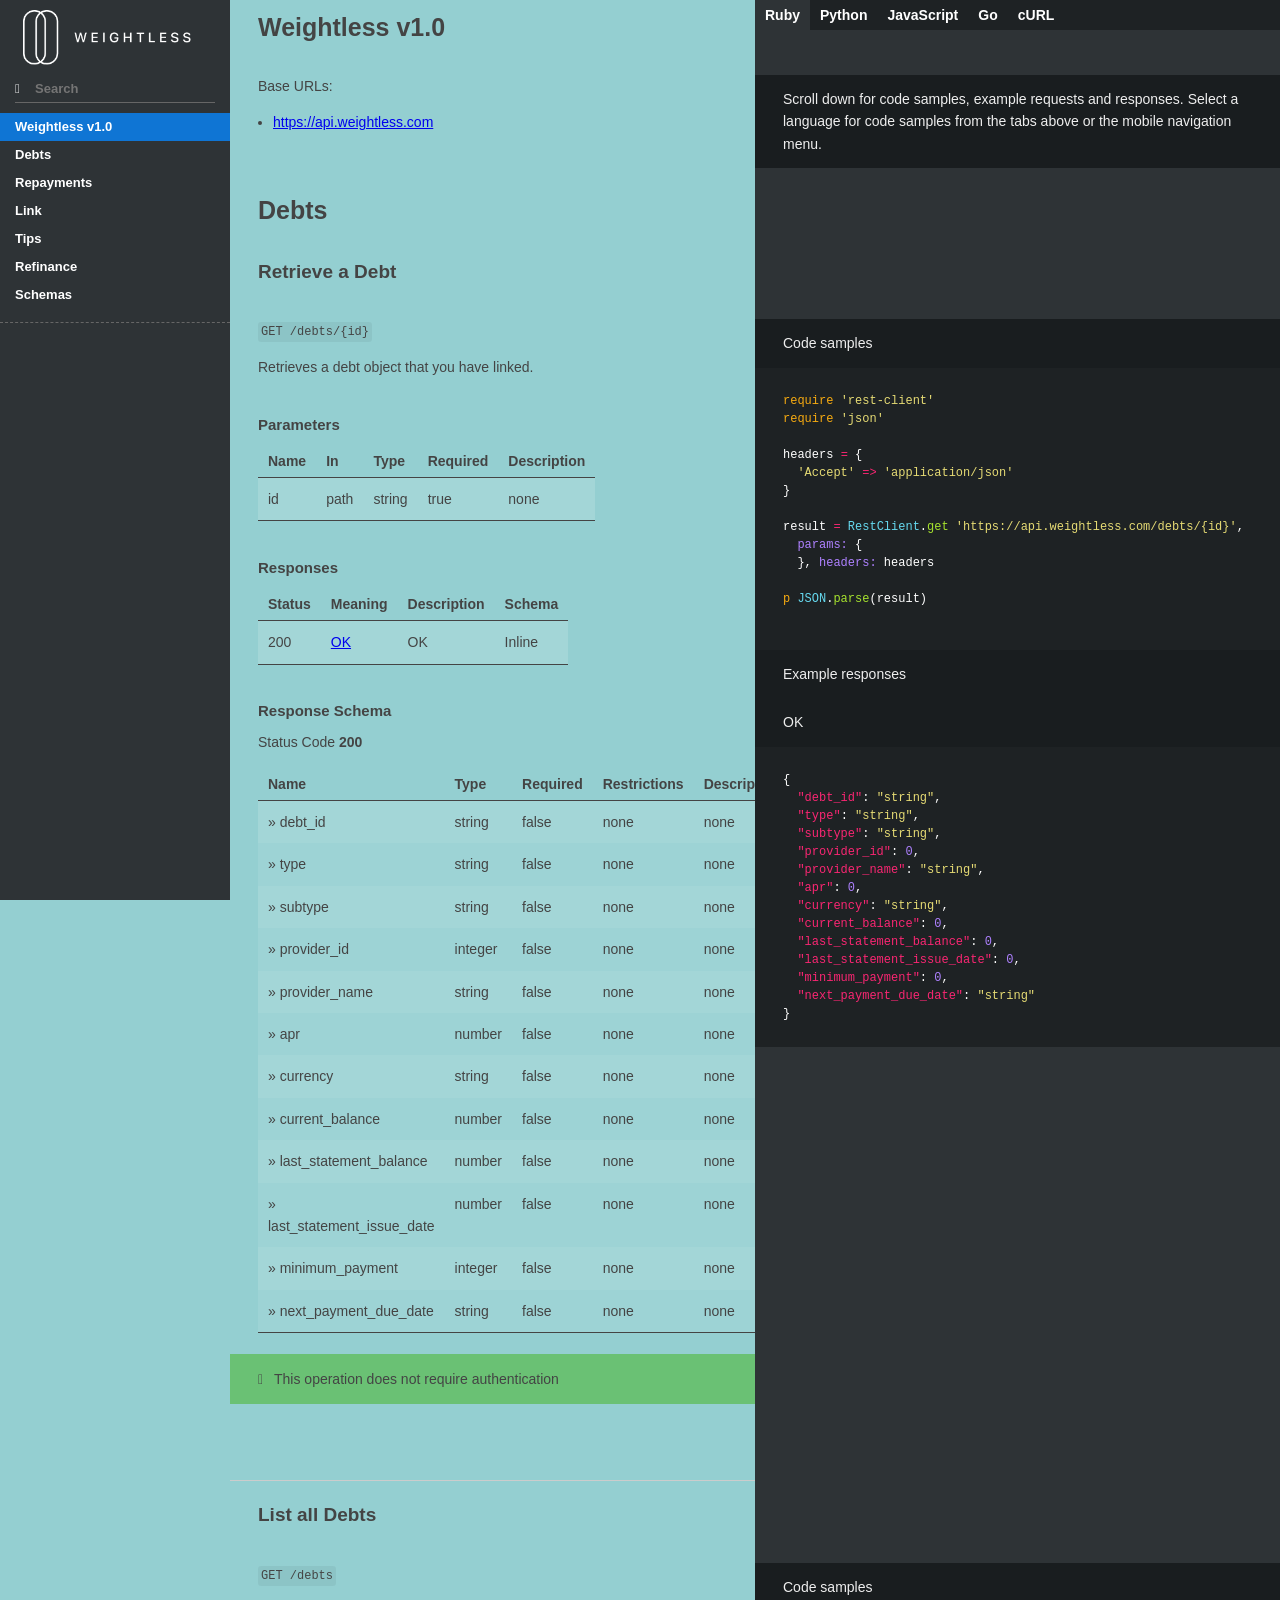
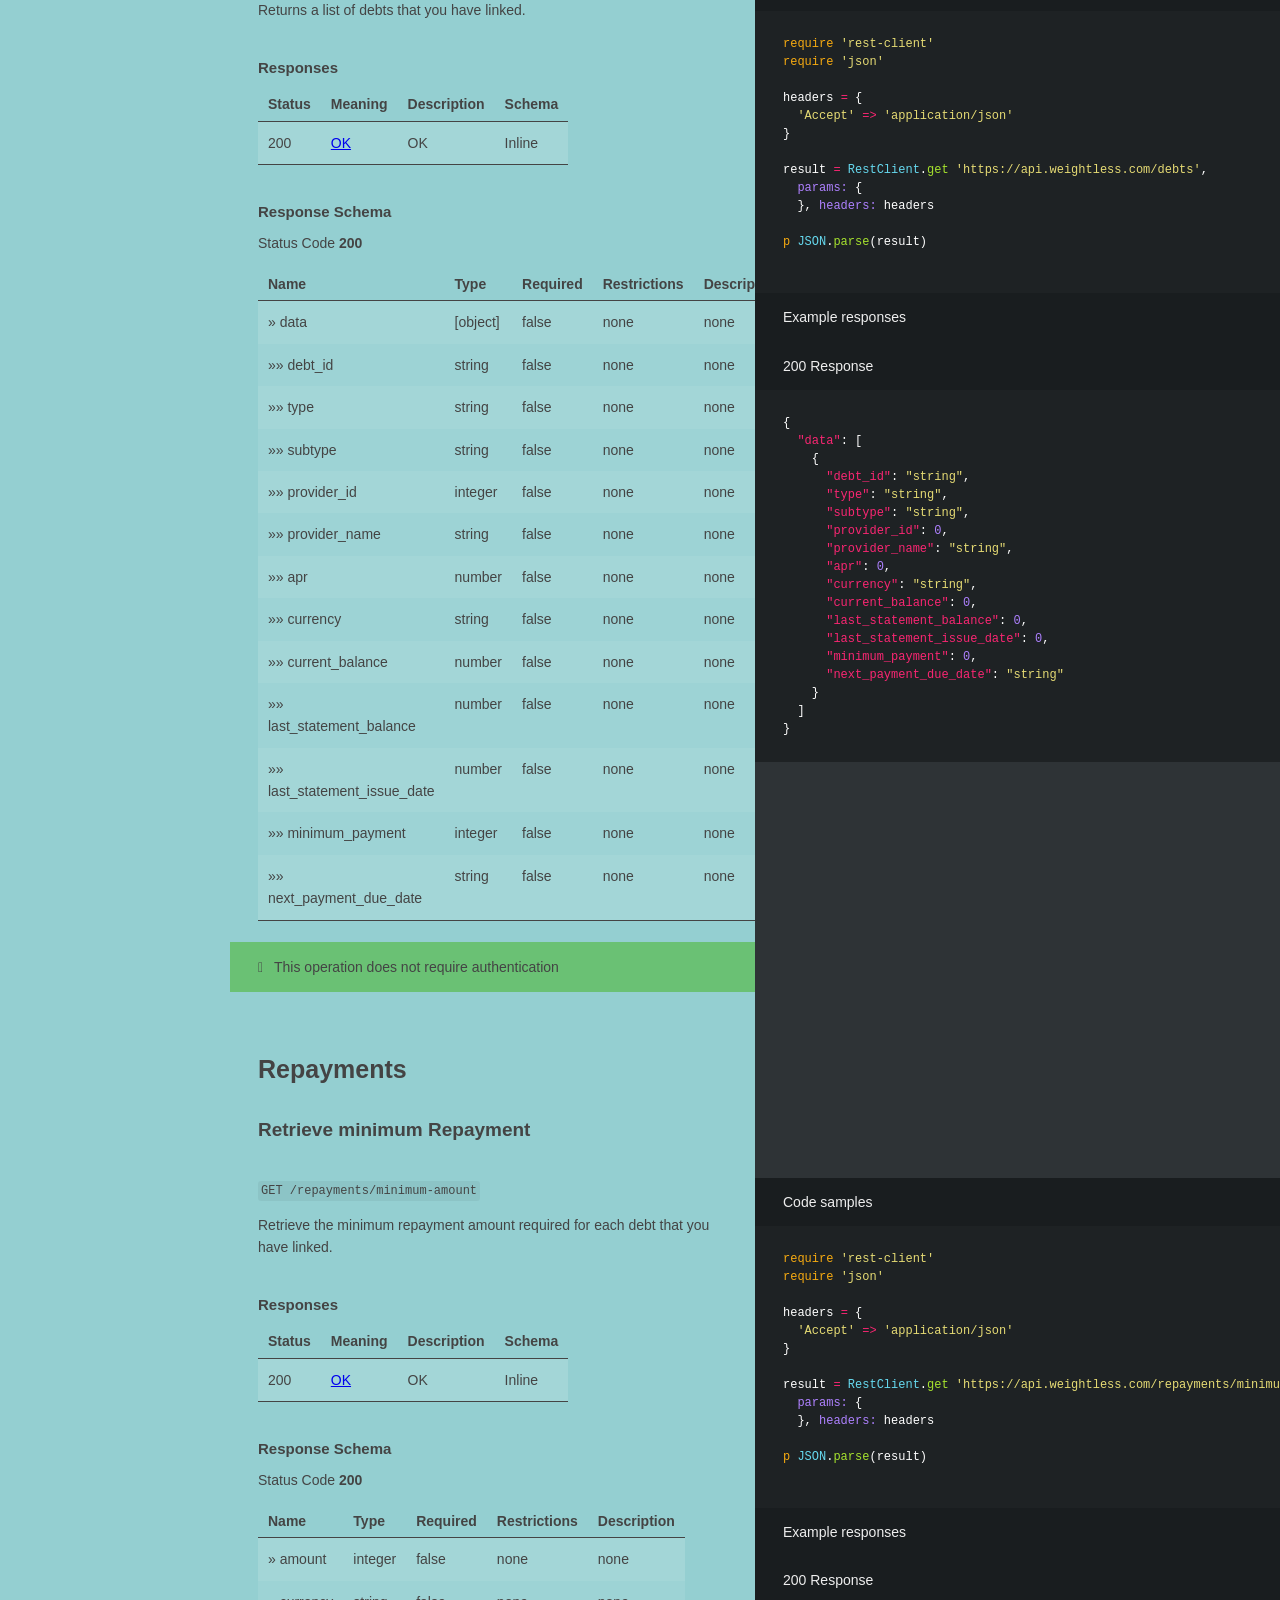
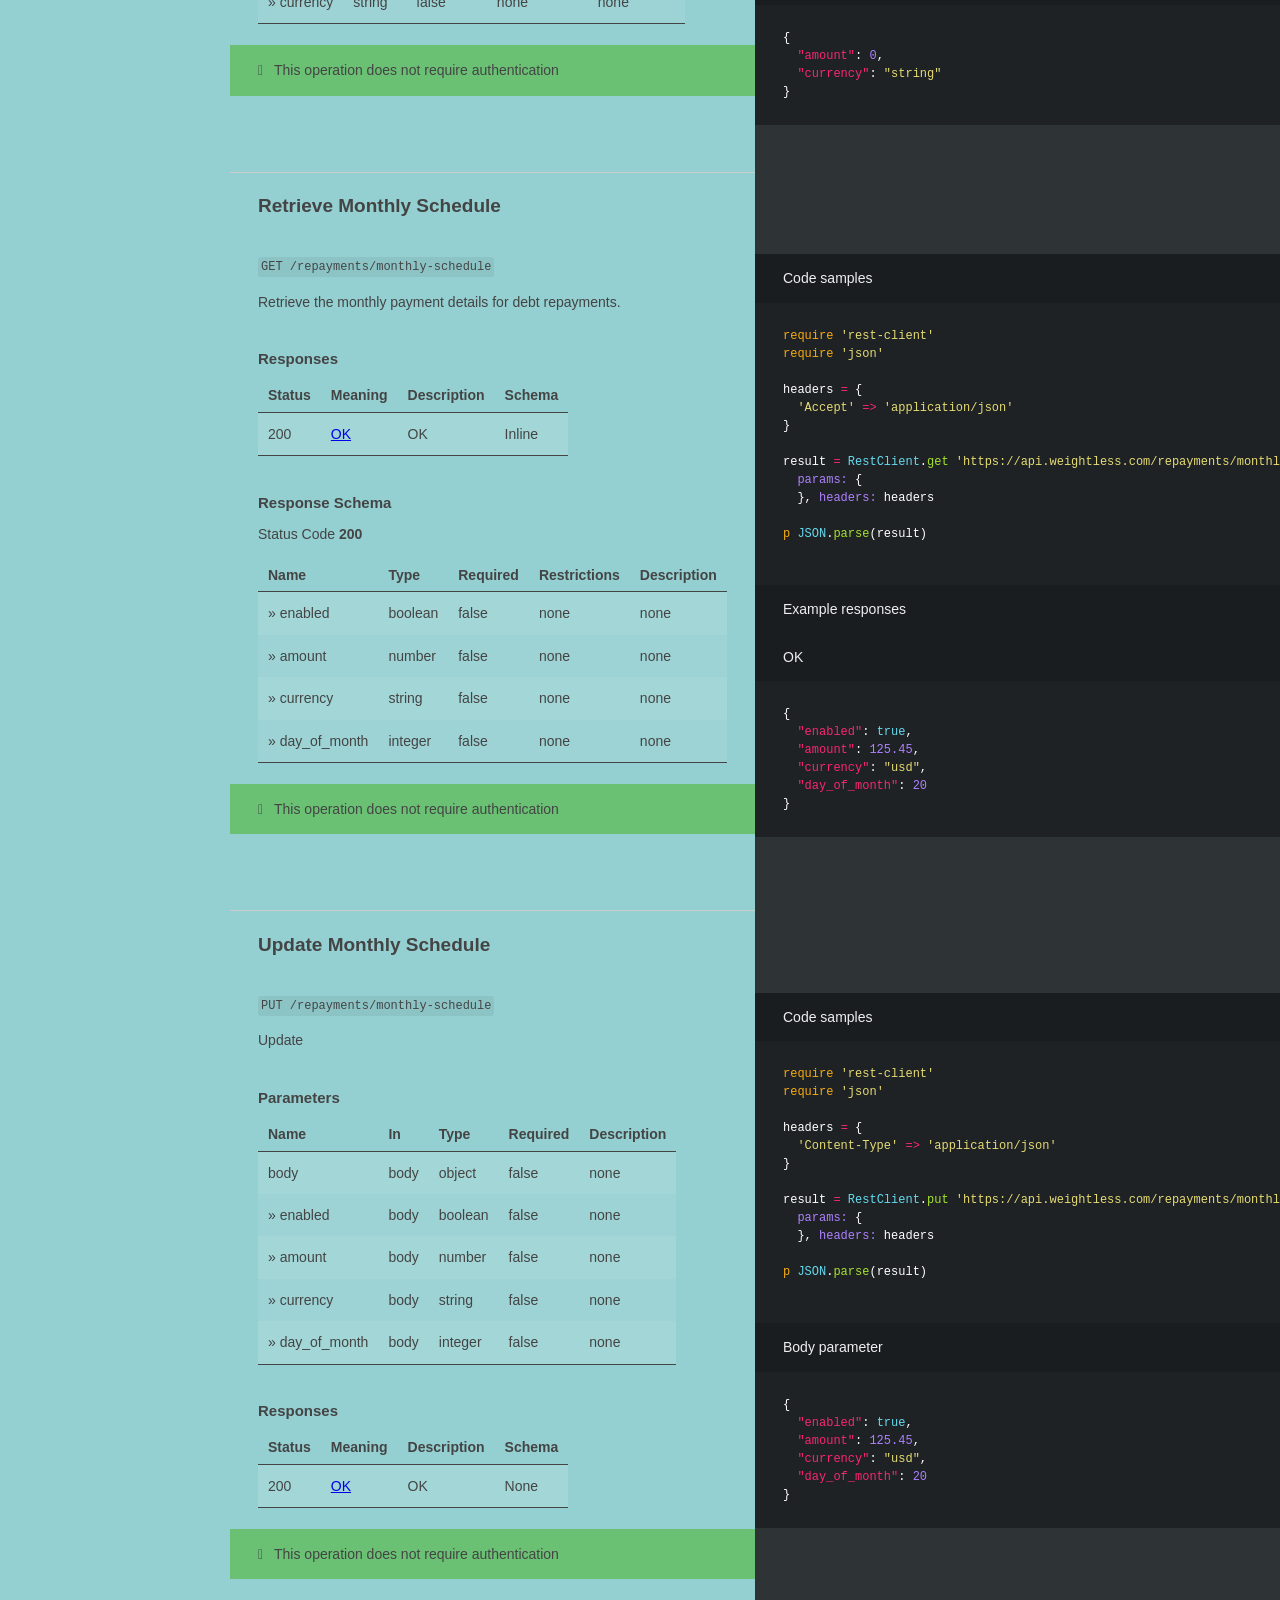
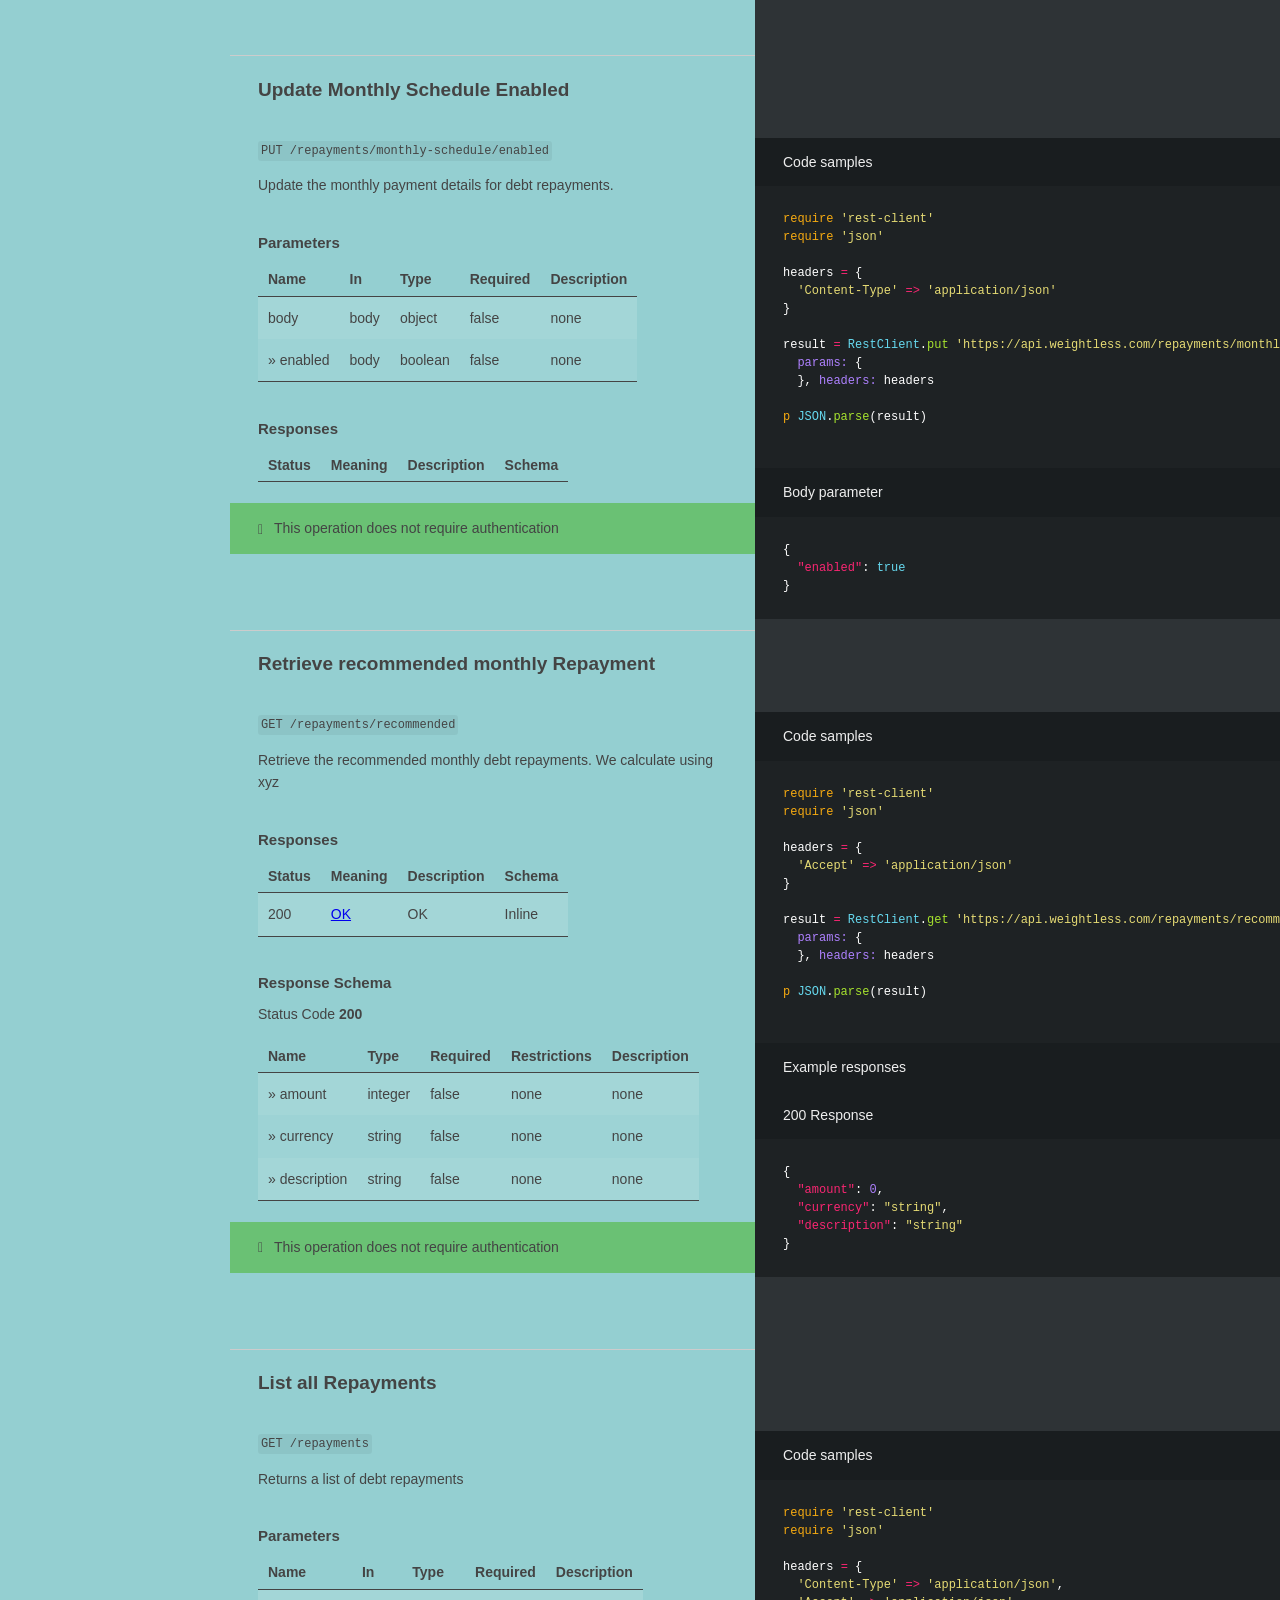
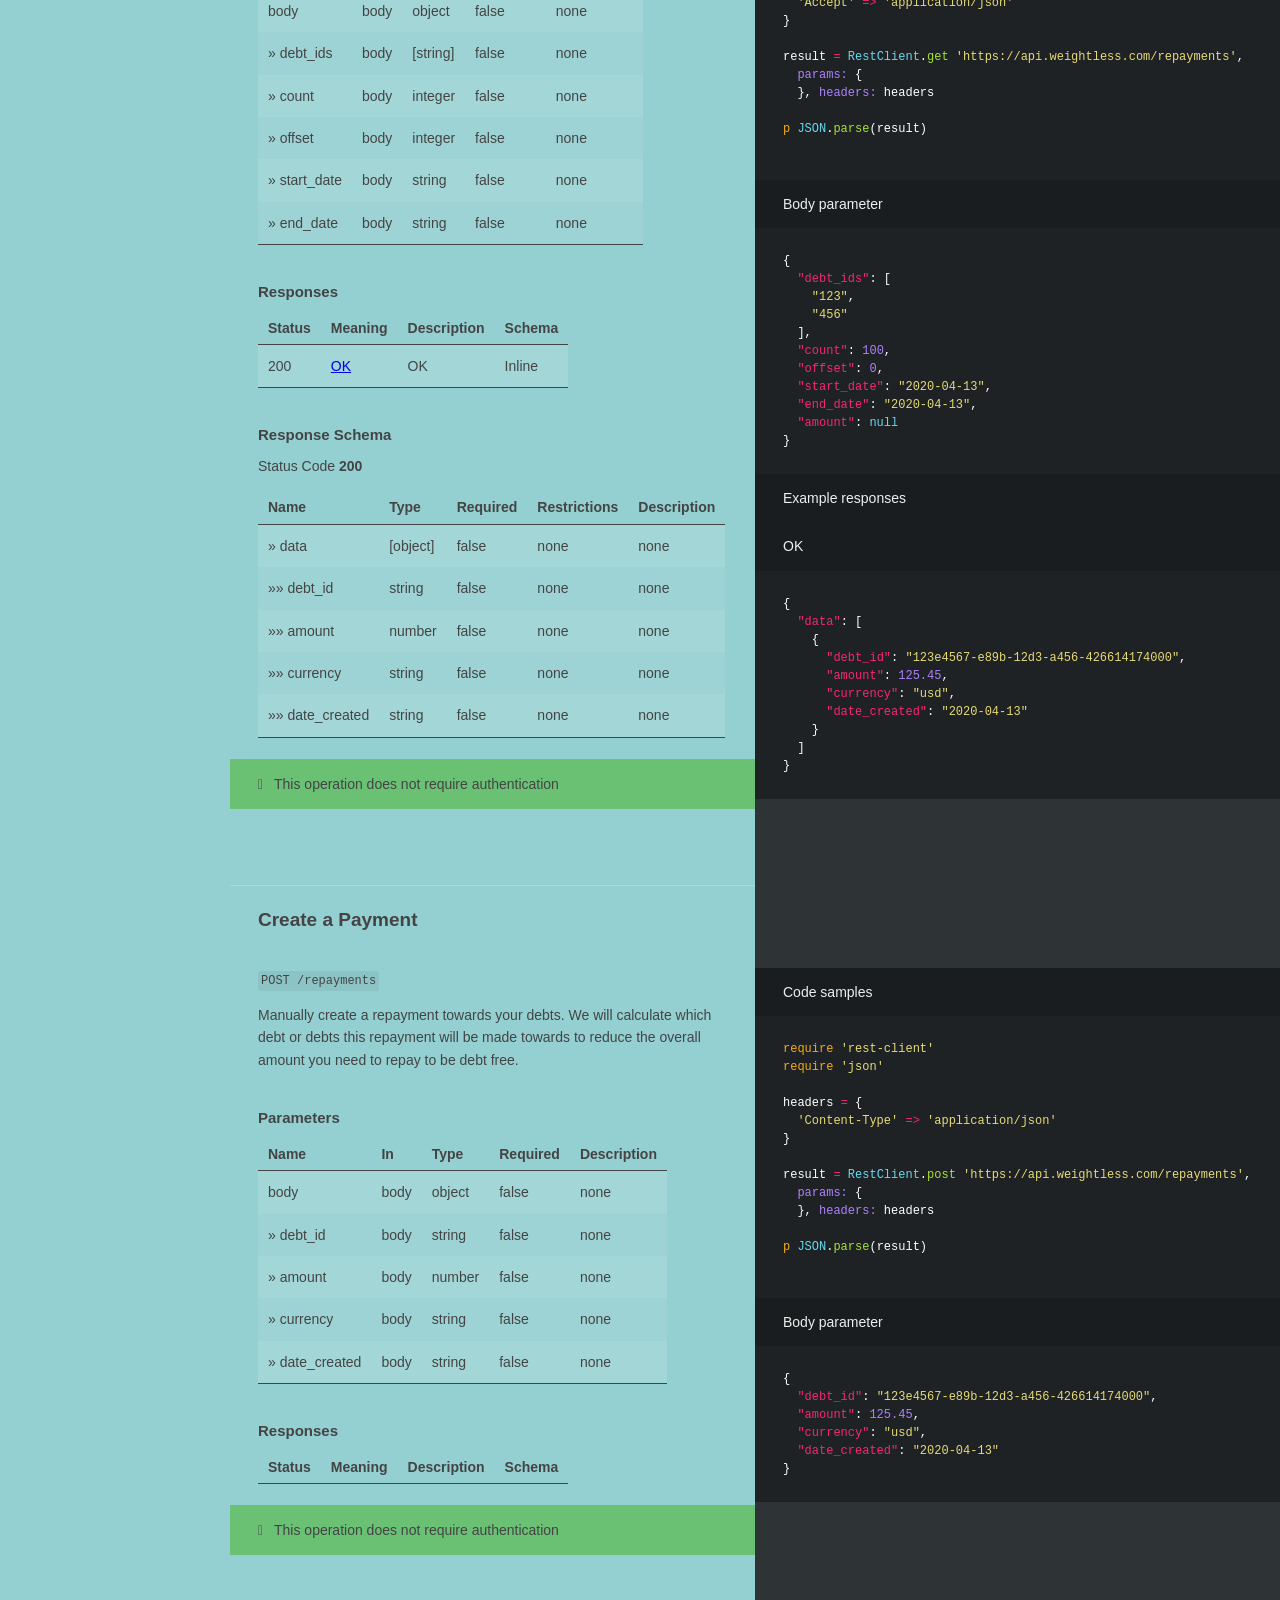
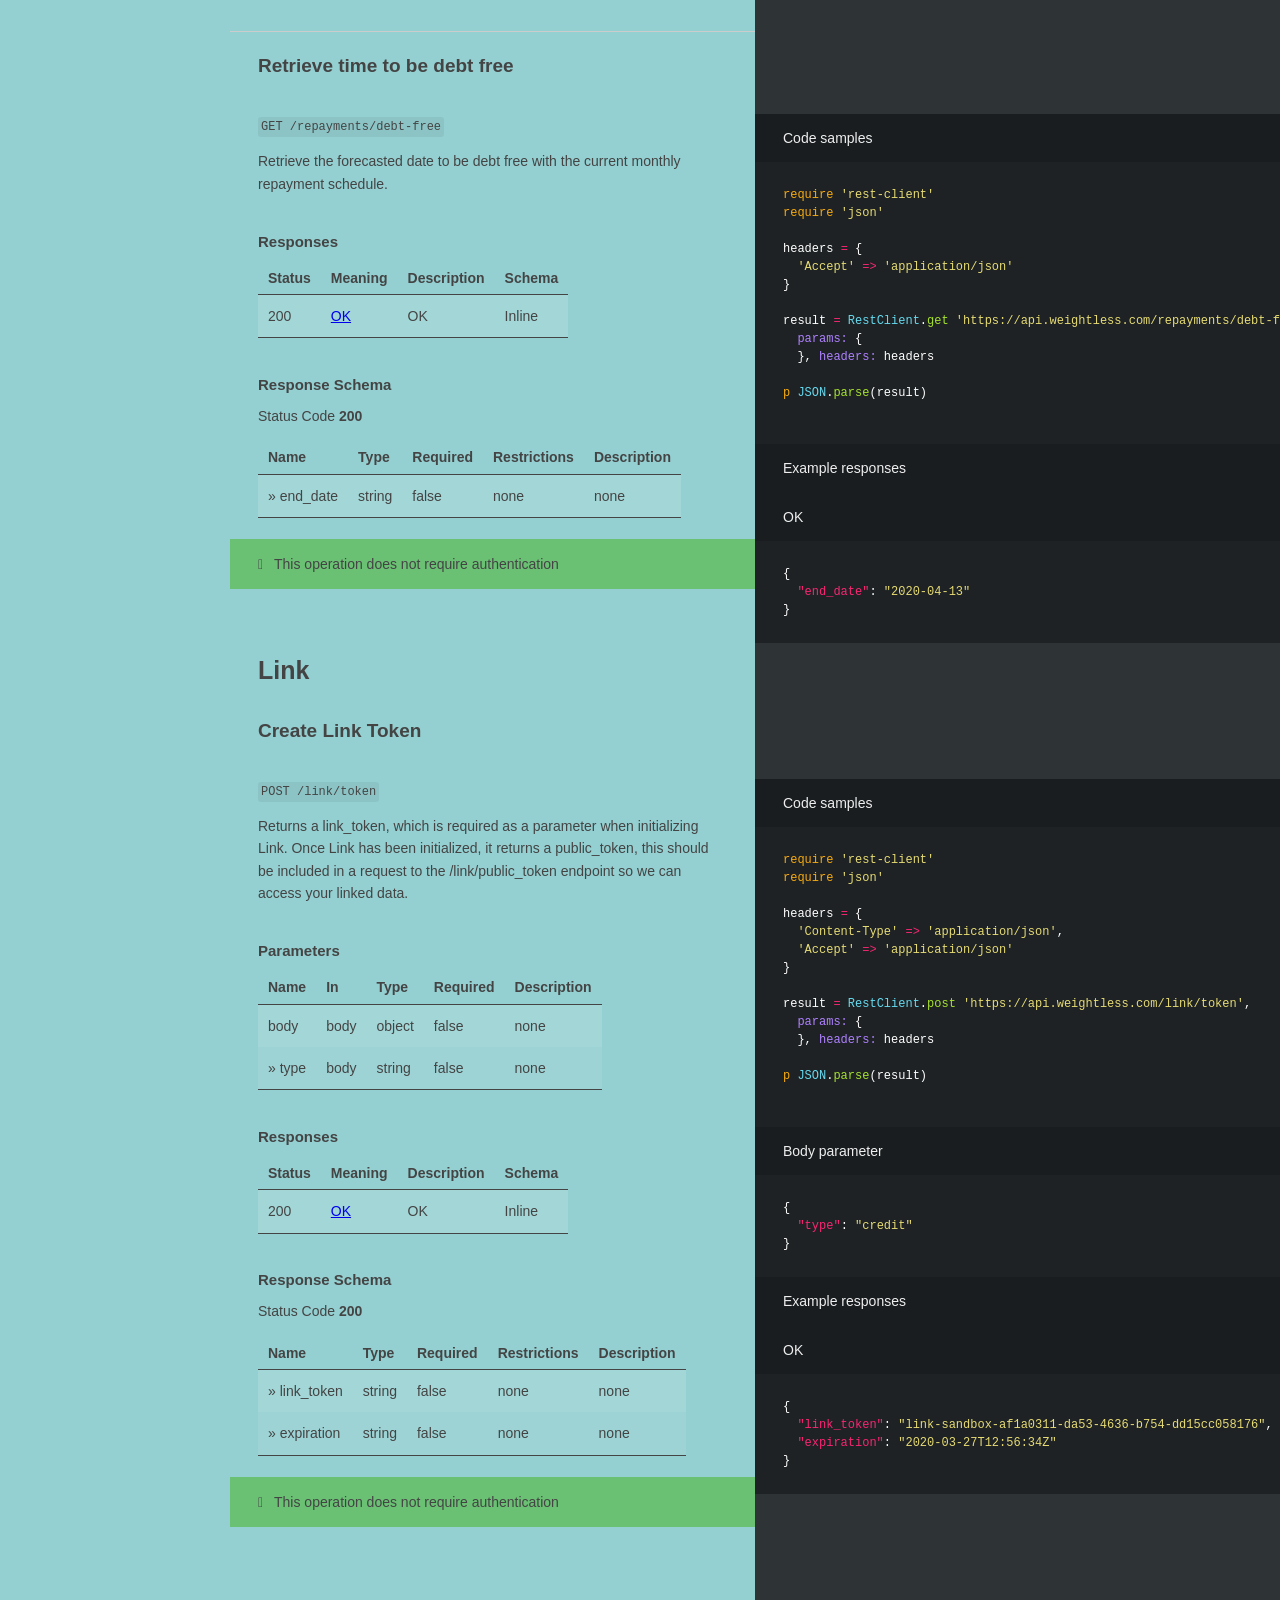
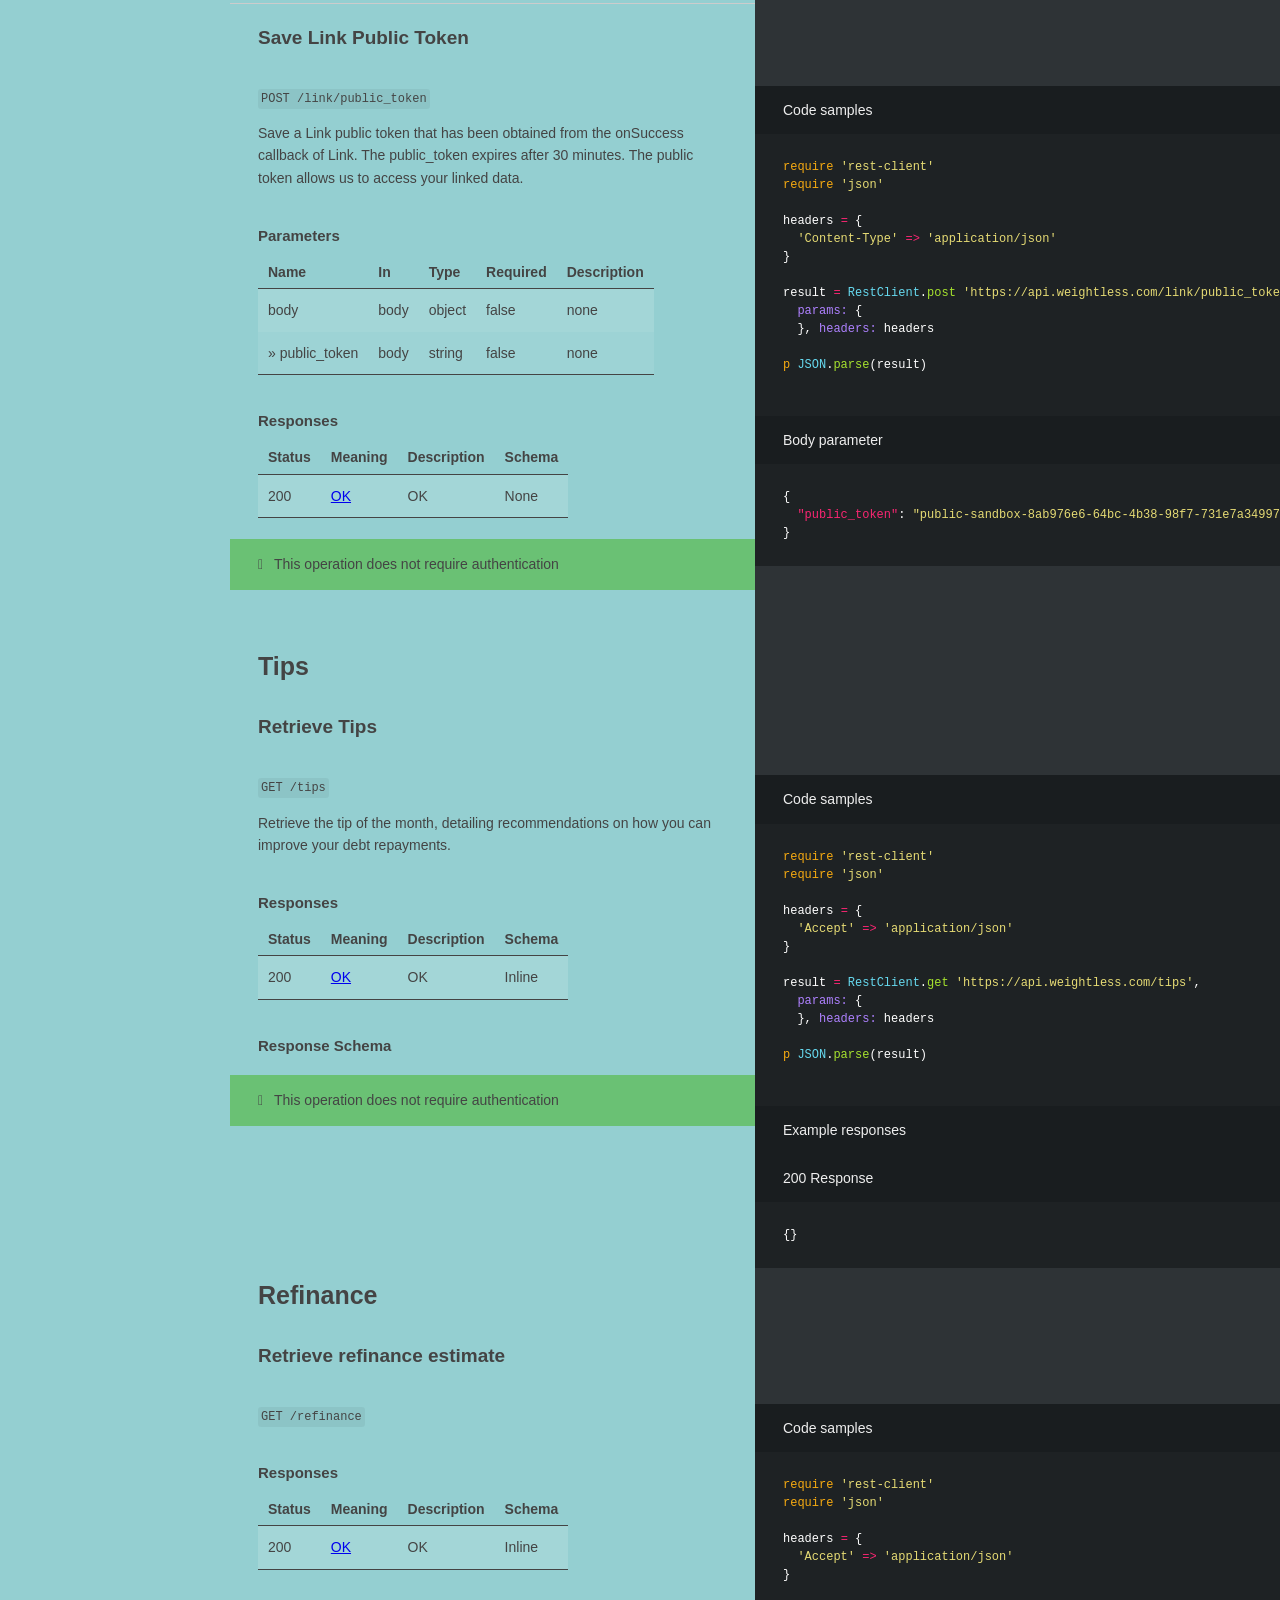
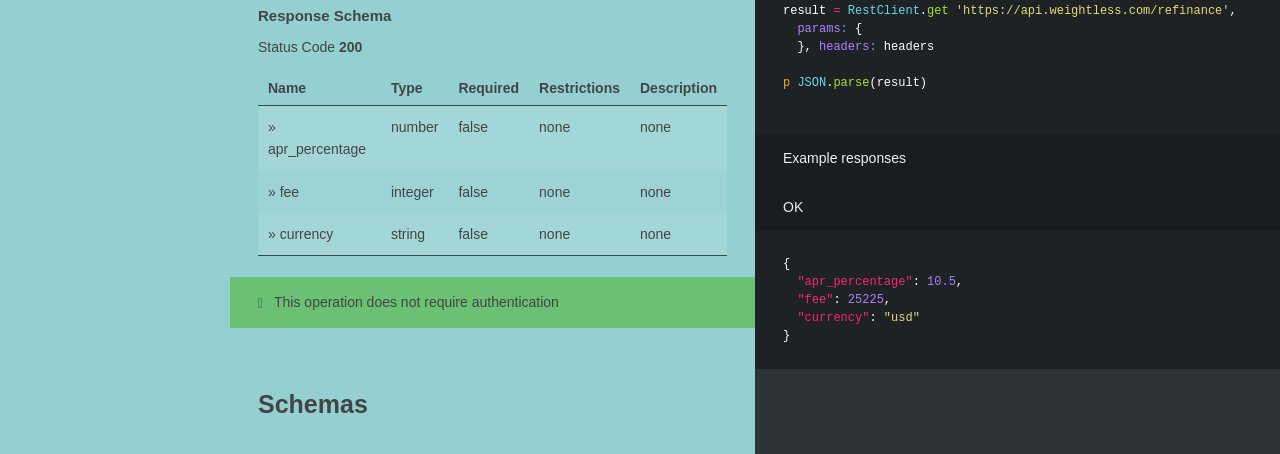
==== commit e2fdf281: "publish: testing deploy generated from commit 2b6aa7764d02caf9afedbdea8c0035d61b7b9ea9" ====
--- a/index.html
+++ b/index.html
@@ -10,217 +10,190 @@
     <style media="screen">
       .highlight table td { padding: 5px; }
 .highlight table pre { margin: 0; }
+.highlight .gh {
+  color: #999999;
+}
+.highlight .sr {
+  color: #f6aa11;
+}
+.highlight .go {
+  color: #888888;
+}
+.highlight .gp {
+  color: #555555;
+}
+.highlight .gs {
+}
+.highlight .gu {
+  color: #aaaaaa;
+}
+.highlight .nb {
+  color: #f6aa11;
+}
+.highlight .cm {
+  color: #75715e;
+}
+.highlight .cp {
+  color: #75715e;
+}
+.highlight .c1 {
+  color: #75715e;
+}
+.highlight .cs {
+  color: #75715e;
+}
 .highlight .c, .highlight .ch, .highlight .cd, .highlight .cpf {
   color: #75715e;
-  font-style: italic;
-}
-.highlight .cm {
-  color: #75715e;
-  font-style: italic;
-}
-.highlight .c1 {
-  color: #75715e;
-  font-style: italic;
-}
-.highlight .cp {
-  color: #75715e;
-  font-weight: bold;
-}
-.highlight .cs {
-  color: #75715e;
-  font-weight: bold;
-  font-style: italic;
 }
 .highlight .err {
   color: #960050;
-  background-color: #1e0010;
+}
+.highlight .gr {
+  color: #960050;
+}
+.highlight .gt {
+  color: #960050;
+}
+.highlight .gd {
+  color: #49483e;
 }
 .highlight .gi {
-  color: #ffffff;
-  background-color: #324932;
-}
-.highlight .gd {
-  color: #ffffff;
-  background-color: #493131;
+  color: #49483e;
 }
 .highlight .ge {
-  color: #000000;
-  font-style: italic;
-}
-.highlight .gr {
-  color: #aa0000;
-}
-.highlight .gt {
-  color: #aa0000;
-}
-.highlight .gh {
-  color: #999999;
-}
-.highlight .go {
-  color: #888888;
-}
-.highlight .gp {
-  color: #555555;
-}
-.highlight .gs {
-  font-weight: bold;
-}
-.highlight .gu {
-  color: #aaaaaa;
-}
-.highlight .k, .highlight .kv {
-  color: #66d9ef;
-  font-weight: bold;
+  color: #49483e;
 }
 .highlight .kc {
   color: #66d9ef;
-  font-weight: bold;
 }
 .highlight .kd {
   color: #66d9ef;
-  font-weight: bold;
-}
-.highlight .kp {
-  color: #66d9ef;
-  font-weight: bold;
 }
 .highlight .kr {
   color: #66d9ef;
-  font-weight: bold;
+}
+.highlight .no {
+  color: #66d9ef;
 }
 .highlight .kt {
   color: #66d9ef;
-  font-weight: bold;
+}
+.highlight .mf {
+  color: #ae81ff;
+}
+.highlight .mh {
+  color: #ae81ff;
+}
+.highlight .il {
+  color: #ae81ff;
+}
+.highlight .mi {
+  color: #ae81ff;
+}
+.highlight .mo {
+  color: #ae81ff;
+}
+.highlight .m, .highlight .mb, .highlight .mx {
+  color: #ae81ff;
+}
+.highlight .sc {
+  color: #ae81ff;
+}
+.highlight .se {
+  color: #ae81ff;
+}
+.highlight .ss {
+  color: #ae81ff;
+}
+.highlight .sd {
+  color: #e6db74;
+}
+.highlight .s2 {
+  color: #e6db74;
+}
+.highlight .sb {
+  color: #e6db74;
+}
+.highlight .sh {
+  color: #e6db74;
+}
+.highlight .si {
+  color: #e6db74;
+}
+.highlight .sx {
+  color: #e6db74;
+}
+.highlight .s1 {
+  color: #e6db74;
+}
+.highlight .s, .highlight .sa, .highlight .dl {
+  color: #e6db74;
+}
+.highlight .na {
+  color: #a6e22e;
+}
+.highlight .nc {
+  color: #a6e22e;
+}
+.highlight .nd {
+  color: #a6e22e;
+}
+.highlight .ne {
+  color: #a6e22e;
+}
+.highlight .nf, .highlight .fm {
+  color: #a6e22e;
+}
+.highlight .vc {
+  color: #ffffff;
+}
+.highlight .nn {
+  color: #ffffff;
+}
+.highlight .ni {
+  color: #ffffff;
+}
+.highlight .bp {
+  color: #ffffff;
+}
+.highlight .vg {
+  color: #ffffff;
+}
+.highlight .vi {
+  color: #ffffff;
+}
+.highlight .nv, .highlight .vm {
+  color: #ffffff;
+}
+.highlight .w {
+  color: #ffffff;
+}
+.highlight {
+  color: #ffffff;
+}
+.highlight .n, .highlight .py, .highlight .nx {
+  color: #ffffff;
+}
+.highlight .nl {
+  color: #f92672;
+}
+.highlight .ow {
+  color: #f92672;
+}
+.highlight .nt {
+  color: #f92672;
+}
+.highlight .k, .highlight .kv {
+  color: #f92672;
 }
 .highlight .kn {
   color: #f92672;
-  font-weight: bold;
-}
-.highlight .ow {
+}
+.highlight .kp {
   color: #f92672;
-  font-weight: bold;
 }
 .highlight .o {
   color: #f92672;
-  font-weight: bold;
-}
-.highlight .mf {
-  color: #ae81ff;
-}
-.highlight .mh {
-  color: #ae81ff;
-}
-.highlight .il {
-  color: #ae81ff;
-}
-.highlight .mi {
-  color: #ae81ff;
-}
-.highlight .mo {
-  color: #ae81ff;
-}
-.highlight .m, .highlight .mb, .highlight .mx {
-  color: #ae81ff;
-}
-.highlight .se {
-  color: #ae81ff;
-}
-.highlight .sa {
-  color: #66d9ef;
-  font-weight: bold;
-}
-.highlight .sb {
-  color: #e6db74;
-}
-.highlight .sc {
-  color: #e6db74;
-}
-.highlight .sd {
-  color: #e6db74;
-}
-.highlight .s2 {
-  color: #e6db74;
-}
-.highlight .sh {
-  color: #e6db74;
-}
-.highlight .si {
-  color: #e6db74;
-}
-.highlight .sx {
-  color: #e6db74;
-}
-.highlight .sr {
-  color: #e6db74;
-}
-.highlight .s1 {
-  color: #e6db74;
-}
-.highlight .ss {
-  color: #e6db74;
-}
-.highlight .s, .highlight .dl {
-  color: #e6db74;
-}
-.highlight .na {
-  color: #a6e22e;
-}
-.highlight .nc {
-  color: #a6e22e;
-  font-weight: bold;
-}
-.highlight .nd {
-  color: #a6e22e;
-  font-weight: bold;
-}
-.highlight .ne {
-  color: #a6e22e;
-  font-weight: bold;
-}
-.highlight .nf, .highlight .fm {
-  color: #a6e22e;
-  font-weight: bold;
-}
-.highlight .no {
-  color: #66d9ef;
-}
-.highlight .bp {
-  color: #f8f8f2;
-}
-.highlight .nb {
-  color: #f8f8f2;
-}
-.highlight .ni {
-  color: #f8f8f2;
-}
-.highlight .nn {
-  color: #f8f8f2;
-}
-.highlight .vc {
-  color: #f8f8f2;
-}
-.highlight .vg {
-  color: #f8f8f2;
-}
-.highlight .vi {
-  color: #f8f8f2;
-}
-.highlight .nv, .highlight .vm {
-  color: #f8f8f2;
-}
-.highlight .w {
-  color: #f8f8f2;
-}
-.highlight .nl {
-  color: #f8f8f2;
-  font-weight: bold;
-}
-.highlight .nt {
-  color: #f92672;
-}
-.highlight {
-  color: #f8f8f2;
-  background-color: #49483e;
 }
     </style>
     <style media="print">
@@ -427,7 +400,7 @@
 <p>Base URLs:</p>
 
 <ul>
-<li><a href="testhttps://api.weightless.com">testhttps://api.weightless.com</a></li>
+<li><a href="https://api.weightless.com">https://api.weightless.com</a></li>
 </ul>
 
 <h1 id="weightless-debts">Debts</h1>
@@ -444,7 +417,7 @@
   <span class="s1">'Accept'</span> <span class="o">=&gt;</span> <span class="s1">'application/json'</span>
 <span class="p">}</span>
 
-<span class="n">result</span> <span class="o">=</span> <span class="no">RestClient</span><span class="p">.</span><span class="nf">get</span> <span class="s1">'testhttps://api.weightless.com/debts/{id}'</span><span class="p">,</span>
+<span class="n">result</span> <span class="o">=</span> <span class="no">RestClient</span><span class="p">.</span><span class="nf">get</span> <span class="s1">'https://api.weightless.com/debts/{id}'</span><span class="p">,</span>
   <span class="ss">params: </span><span class="p">{</span>
   <span class="p">},</span> <span class="ss">headers: </span><span class="n">headers</span>
 
@@ -455,7 +428,7 @@
   <span class="s">'Accept'</span><span class="p">:</span> <span class="s">'application/json'</span>
 <span class="p">}</span>
 
-<span class="n">r</span> <span class="o">=</span> <span class="n">requests</span><span class="p">.</span><span class="n">get</span><span class="p">(</span><span class="s">'testhttps://api.weightless.com/debts/{id}'</span><span class="p">,</span> <span class="n">headers</span> <span class="o">=</span> <span class="n">headers</span><span class="p">)</span>
+<span class="n">r</span> <span class="o">=</span> <span class="n">requests</span><span class="p">.</span><span class="n">get</span><span class="p">(</span><span class="s">'https://api.weightless.com/debts/{id}'</span><span class="p">,</span> <span class="n">headers</span> <span class="o">=</span> <span class="n">headers</span><span class="p">)</span>
 
 <span class="k">print</span><span class="p">(</span><span class="n">r</span><span class="p">.</span><span class="n">json</span><span class="p">())</span>
 
@@ -464,7 +437,7 @@
   <span class="dl">'</span><span class="s1">Accept</span><span class="dl">'</span><span class="p">:</span><span class="dl">'</span><span class="s1">application/json</span><span class="dl">'</span>
 <span class="p">};</span>
 
-<span class="nx">fetch</span><span class="p">(</span><span class="dl">'</span><span class="s1">testhttps://api.weightless.com/debts/{id}</span><span class="dl">'</span><span class="p">,</span>
+<span class="nx">fetch</span><span class="p">(</span><span class="dl">'</span><span class="s1">https://api.weightless.com/debts/{id}</span><span class="dl">'</span><span class="p">,</span>
 <span class="p">{</span>
   <span class="na">method</span><span class="p">:</span> <span class="dl">'</span><span class="s1">GET</span><span class="dl">'</span><span class="p">,</span>
 
@@ -490,7 +463,7 @@
     <span class="p">}</span>
 
     <span class="n">data</span> <span class="o">:=</span> <span class="n">bytes</span><span class="o">.</span><span class="n">NewBuffer</span><span class="p">([]</span><span class="kt">byte</span><span class="p">{</span><span class="n">jsonReq</span><span class="p">})</span>
-    <span class="n">req</span><span class="p">,</span> <span class="n">err</span> <span class="o">:=</span> <span class="n">http</span><span class="o">.</span><span class="n">NewRequest</span><span class="p">(</span><span class="s">"GET"</span><span class="p">,</span> <span class="s">"testhttps://api.weightless.com/debts/{id}"</span><span class="p">,</span> <span class="n">data</span><span class="p">)</span>
+    <span class="n">req</span><span class="p">,</span> <span class="n">err</span> <span class="o">:=</span> <span class="n">http</span><span class="o">.</span><span class="n">NewRequest</span><span class="p">(</span><span class="s">"GET"</span><span class="p">,</span> <span class="s">"https://api.weightless.com/debts/{id}"</span><span class="p">,</span> <span class="n">data</span><span class="p">)</span>
     <span class="n">req</span><span class="o">.</span><span class="n">Header</span> <span class="o">=</span> <span class="n">headers</span>
 
     <span class="n">client</span> <span class="o">:=</span> <span class="o">&amp;</span><span class="n">http</span><span class="o">.</span><span class="n">Client</span><span class="p">{}</span>
@@ -499,7 +472,7 @@
 <span class="p">}</span>
 
 </code></pre></div><div class="highlight"><pre class="highlight shell tab-shell"><code><span class="c"># You can also use wget</span>
-curl <span class="nt">-X</span> GET testhttps://api.weightless.com/debts/<span class="o">{</span><span class="nb">id</span><span class="o">}</span> <span class="se">\</span>
+curl <span class="nt">-X</span> GET https://api.weightless.com/debts/<span class="o">{</span><span class="nb">id</span><span class="o">}</span> <span class="se">\</span>
   <span class="nt">-H</span> <span class="s1">'Accept: application/json'</span>
 
 </code></pre></div>
@@ -680,7 +653,7 @@
   <span class="s1">'Accept'</span> <span class="o">=&gt;</span> <span class="s1">'application/json'</span>
 <span class="p">}</span>
 
-<span class="n">result</span> <span class="o">=</span> <span class="no">RestClient</span><span class="p">.</span><span class="nf">get</span> <span class="s1">'testhttps://api.weightless.com/debts'</span><span class="p">,</span>
+<span class="n">result</span> <span class="o">=</span> <span class="no">RestClient</span><span class="p">.</span><span class="nf">get</span> <span class="s1">'https://api.weightless.com/debts'</span><span class="p">,</span>
   <span class="ss">params: </span><span class="p">{</span>
   <span class="p">},</span> <span class="ss">headers: </span><span class="n">headers</span>
 
@@ -691,7 +664,7 @@
   <span class="s">'Accept'</span><span class="p">:</span> <span class="s">'application/json'</span>
 <span class="p">}</span>
 
-<span class="n">r</span> <span class="o">=</span> <span class="n">requests</span><span class="p">.</span><span class="n">get</span><span class="p">(</span><span class="s">'testhttps://api.weightless.com/debts'</span><span class="p">,</span> <span class="n">headers</span> <span class="o">=</span> <span class="n">headers</span><span class="p">)</span>
+<span class="n">r</span> <span class="o">=</span> <span class="n">requests</span><span class="p">.</span><span class="n">get</span><span class="p">(</span><span class="s">'https://api.weightless.com/debts'</span><span class="p">,</span> <span class="n">headers</span> <span class="o">=</span> <span class="n">headers</span><span class="p">)</span>
 
 <span class="k">print</span><span class="p">(</span><span class="n">r</span><span class="p">.</span><span class="n">json</span><span class="p">())</span>
 
@@ -700,7 +673,7 @@
   <span class="dl">'</span><span class="s1">Accept</span><span class="dl">'</span><span class="p">:</span><span class="dl">'</span><span class="s1">application/json</span><span class="dl">'</span>
 <span class="p">};</span>
 
-<span class="nx">fetch</span><span class="p">(</span><span class="dl">'</span><span class="s1">testhttps://api.weightless.com/debts</span><span class="dl">'</span><span class="p">,</span>
+<span class="nx">fetch</span><span class="p">(</span><span class="dl">'</span><span class="s1">https://api.weightless.com/debts</span><span class="dl">'</span><span class="p">,</span>
 <span class="p">{</span>
   <span class="na">method</span><span class="p">:</span> <span class="dl">'</span><span class="s1">GET</span><span class="dl">'</span><span class="p">,</span>
 
@@ -726,7 +699,7 @@
     <span class="p">}</span>
 
     <span class="n">data</span> <span class="o">:=</span> <span class="n">bytes</span><span class="o">.</span><span class="n">NewBuffer</span><span class="p">([]</span><span class="kt">byte</span><span class="p">{</span><span class="n">jsonReq</span><span class="p">})</span>
-    <span class="n">req</span><span class="p">,</span> <span class="n">err</span> <span class="o">:=</span> <span class="n">http</span><span class="o">.</span><span class="n">NewRequest</span><span class="p">(</span><span class="s">"GET"</span><span class="p">,</span> <span class="s">"testhttps://api.weightless.com/debts"</span><span class="p">,</span> <span class="n">data</span><span class="p">)</span>
+    <span class="n">req</span><span class="p">,</span> <span class="n">err</span> <span class="o">:=</span> <span class="n">http</span><span class="o">.</span><span class="n">NewRequest</span><span class="p">(</span><span class="s">"GET"</span><span class="p">,</span> <span class="s">"https://api.weightless.com/debts"</span><span class="p">,</span> <span class="n">data</span><span class="p">)</span>
     <span class="n">req</span><span class="o">.</span><span class="n">Header</span> <span class="o">=</span> <span class="n">headers</span>
 
     <span class="n">client</span> <span class="o">:=</span> <span class="o">&amp;</span><span class="n">http</span><span class="o">.</span><span class="n">Client</span><span class="p">{}</span>
@@ -735,7 +708,7 @@
 <span class="p">}</span>
 
 </code></pre></div><div class="highlight"><pre class="highlight shell tab-shell"><code><span class="c"># You can also use wget</span>
-curl <span class="nt">-X</span> GET testhttps://api.weightless.com/debts <span class="se">\</span>
+curl <span class="nt">-X</span> GET https://api.weightless.com/debts <span class="se">\</span>
   <span class="nt">-H</span> <span class="s1">'Accept: application/json'</span>
 
 </code></pre></div>
@@ -909,7 +882,7 @@
   <span class="s1">'Accept'</span> <span class="o">=&gt;</span> <span class="s1">'application/json'</span>
 <span class="p">}</span>
 
-<span class="n">result</span> <span class="o">=</span> <span class="no">RestClient</span><span class="p">.</span><span class="nf">get</span> <span class="s1">'testhttps://api.weightless.com/repayments/minimum-amount'</span><span class="p">,</span>
+<span class="n">result</span> <span class="o">=</span> <span class="no">RestClient</span><span class="p">.</span><span class="nf">get</span> <span class="s1">'https://api.weightless.com/repayments/minimum-amount'</span><span class="p">,</span>
   <span class="ss">params: </span><span class="p">{</span>
   <span class="p">},</span> <span class="ss">headers: </span><span class="n">headers</span>
 
@@ -920,7 +893,7 @@
   <span class="s">'Accept'</span><span class="p">:</span> <span class="s">'application/json'</span>
 <span class="p">}</span>
 
-<span class="n">r</span> <span class="o">=</span> <span class="n">requests</span><span class="p">.</span><span class="n">get</span><span class="p">(</span><span class="s">'testhttps://api.weightless.com/repayments/minimum-amount'</span><span class="p">,</span> <span class="n">headers</span> <span class="o">=</span> <span class="n">headers</span><span class="p">)</span>
+<span class="n">r</span> <span class="o">=</span> <span class="n">requests</span><span class="p">.</span><span class="n">get</span><span class="p">(</span><span class="s">'https://api.weightless.com/repayments/minimum-amount'</span><span class="p">,</span> <span class="n">headers</span> <span class="o">=</span> <span class="n">headers</span><span class="p">)</span>
 
 <span class="k">print</span><span class="p">(</span><span class="n">r</span><span class="p">.</span><span class="n">json</span><span class="p">())</span>
 
@@ -929,7 +902,7 @@
   <span class="dl">'</span><span class="s1">Accept</span><span class="dl">'</span><span class="p">:</span><span class="dl">'</span><span class="s1">application/json</span><span class="dl">'</span>
 <span class="p">};</span>
 
-<span class="nx">fetch</span><span class="p">(</span><span class="dl">'</span><span class="s1">testhttps://api.weightless.com/repayments/minimum-amount</span><span class="dl">'</span><span class="p">,</span>
+<span class="nx">fetch</span><span class="p">(</span><span class="dl">'</span><span class="s1">https://api.weightless.com/repayments/minimum-amount</span><span class="dl">'</span><span class="p">,</span>
 <span class="p">{</span>
   <span class="na">method</span><span class="p">:</span> <span class="dl">'</span><span class="s1">GET</span><span class="dl">'</span><span class="p">,</span>
 
@@ -955,7 +928,7 @@
     <span class="p">}</span>
 
     <span class="n">data</span> <span class="o">:=</span> <span class="n">bytes</span><span class="o">.</span><span class="n">NewBuffer</span><span class="p">([]</span><span class="kt">byte</span><span class="p">{</span><span class="n">jsonReq</span><span class="p">})</span>
-    <span class="n">req</span><span class="p">,</span> <span class="n">err</span> <span class="o">:=</span> <span class="n">http</span><span class="o">.</span><span class="n">NewRequest</span><span class="p">(</span><span class="s">"GET"</span><span class="p">,</span> <span class="s">"testhttps://api.weightless.com/repayments/minimum-amount"</span><span class="p">,</span> <span class="n">data</span><span class="p">)</span>
+    <span class="n">req</span><span class="p">,</span> <span class="n">err</span> <span class="o">:=</span> <span class="n">http</span><span class="o">.</span><span class="n">NewRequest</span><span class="p">(</span><span class="s">"GET"</span><span class="p">,</span> <span class="s">"https://api.weightless.com/repayments/minimum-amount"</span><span class="p">,</span> <span class="n">data</span><span class="p">)</span>
     <span class="n">req</span><span class="o">.</span><span class="n">Header</span> <span class="o">=</span> <span class="n">headers</span>
 
     <span class="n">client</span> <span class="o">:=</span> <span class="o">&amp;</span><span class="n">http</span><span class="o">.</span><span class="n">Client</span><span class="p">{}</span>
@@ -964,7 +937,7 @@
 <span class="p">}</span>
 
 </code></pre></div><div class="highlight"><pre class="highlight shell tab-shell"><code><span class="c"># You can also use wget</span>
-curl <span class="nt">-X</span> GET testhttps://api.weightless.com/repayments/minimum-amount <span class="se">\</span>
+curl <span class="nt">-X</span> GET https://api.weightless.com/repayments/minimum-amount <span class="se">\</span>
   <span class="nt">-H</span> <span class="s1">'Accept: application/json'</span>
 
 </code></pre></div>
@@ -1045,7 +1018,7 @@
   <span class="s1">'Accept'</span> <span class="o">=&gt;</span> <span class="s1">'application/json'</span>
 <span class="p">}</span>
 
-<span class="n">result</span> <span class="o">=</span> <span class="no">RestClient</span><span class="p">.</span><span class="nf">get</span> <span class="s1">'testhttps://api.weightless.com/repayments/monthly-schedule'</span><span class="p">,</span>
+<span class="n">result</span> <span class="o">=</span> <span class="no">RestClient</span><span class="p">.</span><span class="nf">get</span> <span class="s1">'https://api.weightless.com/repayments/monthly-schedule'</span><span class="p">,</span>
   <span class="ss">params: </span><span class="p">{</span>
   <span class="p">},</span> <span class="ss">headers: </span><span class="n">headers</span>
 
@@ -1056,7 +1029,7 @@
   <span class="s">'Accept'</span><span class="p">:</span> <span class="s">'application/json'</span>
 <span class="p">}</span>
 
-<span class="n">r</span> <span class="o">=</span> <span class="n">requests</span><span class="p">.</span><span class="n">get</span><span class="p">(</span><span class="s">'testhttps://api.weightless.com/repayments/monthly-schedule'</span><span class="p">,</span> <span class="n">headers</span> <span class="o">=</span> <span class="n">headers</span><span class="p">)</span>
+<span class="n">r</span> <span class="o">=</span> <span class="n">requests</span><span class="p">.</span><span class="n">get</span><span class="p">(</span><span class="s">'https://api.weightless.com/repayments/monthly-schedule'</span><span class="p">,</span> <span class="n">headers</span> <span class="o">=</span> <span class="n">headers</span><span class="p">)</span>
 
 <span class="k">print</span><span class="p">(</span><span class="n">r</span><span class="p">.</span><span class="n">json</span><span class="p">())</span>
 
@@ -1065,7 +1038,7 @@
   <span class="dl">'</span><span class="s1">Accept</span><span class="dl">'</span><span class="p">:</span><span class="dl">'</span><span class="s1">application/json</span><span class="dl">'</span>
 <span class="p">};</span>
 
-<span class="nx">fetch</span><span class="p">(</span><span class="dl">'</span><span class="s1">testhttps://api.weightless.com/repayments/monthly-schedule</span><span class="dl">'</span><span class="p">,</span>
+<span class="nx">fetch</span><span class="p">(</span><span class="dl">'</span><span class="s1">https://api.weightless.com/repayments/monthly-schedule</span><span class="dl">'</span><span class="p">,</span>
 <span class="p">{</span>
   <span class="na">method</span><span class="p">:</span> <span class="dl">'</span><span class="s1">GET</span><span class="dl">'</span><span class="p">,</span>
 
@@ -1091,7 +1064,7 @@
     <span class="p">}</span>
 
     <span class="n">data</span> <span class="o">:=</span> <span class="n">bytes</span><span class="o">.</span><span class="n">NewBuffer</span><span class="p">([]</span><span class="kt">byte</span><span class="p">{</span><span class="n">jsonReq</span><span class="p">})</span>
-    <span class="n">req</span><span class="p">,</span> <span class="n">err</span> <span class="o">:=</span> <span class="n">http</span><span class="o">.</span><span class="n">NewRequest</span><span class="p">(</span><span class="s">"GET"</span><span class="p">,</span> <span class="s">"testhttps://api.weightless.com/repayments/monthly-schedule"</span><span class="p">,</span> <span class="n">data</span><span class="p">)</span>
+    <span class="n">req</span><span class="p">,</span> <span class="n">err</span> <span class="o">:=</span> <span class="n">http</span><span class="o">.</span><span class="n">NewRequest</span><span class="p">(</span><span class="s">"GET"</span><span class="p">,</span> <span class="s">"https://api.weightless.com/repayments/monthly-schedule"</span><span class="p">,</span> <span class="n">data</span><span class="p">)</span>
     <span class="n">req</span><span class="o">.</span><span class="n">Header</span> <span class="o">=</span> <span class="n">headers</span>
 
     <span class="n">client</span> <span class="o">:=</span> <span class="o">&amp;</span><span class="n">http</span><span class="o">.</span><span class="n">Client</span><span class="p">{}</span>
@@ -1100,7 +1073,7 @@
 <span class="p">}</span>
 
 </code></pre></div><div class="highlight"><pre class="highlight shell tab-shell"><code><span class="c"># You can also use wget</span>
-curl <span class="nt">-X</span> GET testhttps://api.weightless.com/repayments/monthly-schedule <span class="se">\</span>
+curl <span class="nt">-X</span> GET https://api.weightless.com/repayments/monthly-schedule <span class="se">\</span>
   <span class="nt">-H</span> <span class="s1">'Accept: application/json'</span>
 
 </code></pre></div>
@@ -1197,7 +1170,7 @@
   <span class="s1">'Content-Type'</span> <span class="o">=&gt;</span> <span class="s1">'application/json'</span>
 <span class="p">}</span>
 
-<span class="n">result</span> <span class="o">=</span> <span class="no">RestClient</span><span class="p">.</span><span class="nf">put</span> <span class="s1">'testhttps://api.weightless.com/repayments/monthly-schedule'</span><span class="p">,</span>
+<span class="n">result</span> <span class="o">=</span> <span class="no">RestClient</span><span class="p">.</span><span class="nf">put</span> <span class="s1">'https://api.weightless.com/repayments/monthly-schedule'</span><span class="p">,</span>
   <span class="ss">params: </span><span class="p">{</span>
   <span class="p">},</span> <span class="ss">headers: </span><span class="n">headers</span>
 
@@ -1208,7 +1181,7 @@
   <span class="s">'Content-Type'</span><span class="p">:</span> <span class="s">'application/json'</span>
 <span class="p">}</span>
 
-<span class="n">r</span> <span class="o">=</span> <span class="n">requests</span><span class="p">.</span><span class="n">put</span><span class="p">(</span><span class="s">'testhttps://api.weightless.com/repayments/monthly-schedule'</span><span class="p">,</span> <span class="n">headers</span> <span class="o">=</span> <span class="n">headers</span><span class="p">)</span>
+<span class="n">r</span> <span class="o">=</span> <span class="n">requests</span><span class="p">.</span><span class="n">put</span><span class="p">(</span><span class="s">'https://api.weightless.com/repayments/monthly-schedule'</span><span class="p">,</span> <span class="n">headers</span> <span class="o">=</span> <span class="n">headers</span><span class="p">)</span>
 
 <span class="k">print</span><span class="p">(</span><span class="n">r</span><span class="p">.</span><span class="n">json</span><span class="p">())</span>
 
@@ -1222,7 +1195,7 @@
   <span class="dl">'</span><span class="s1">Content-Type</span><span class="dl">'</span><span class="p">:</span><span class="dl">'</span><span class="s1">application/json</span><span class="dl">'</span>
 <span class="p">};</span>
 
-<span class="nx">fetch</span><span class="p">(</span><span class="dl">'</span><span class="s1">testhttps://api.weightless.com/repayments/monthly-schedule</span><span class="dl">'</span><span class="p">,</span>
+<span class="nx">fetch</span><span class="p">(</span><span class="dl">'</span><span class="s1">https://api.weightless.com/repayments/monthly-schedule</span><span class="dl">'</span><span class="p">,</span>
 <span class="p">{</span>
   <span class="na">method</span><span class="p">:</span> <span class="dl">'</span><span class="s1">PUT</span><span class="dl">'</span><span class="p">,</span>
   <span class="na">body</span><span class="p">:</span> <span class="nx">inputBody</span><span class="p">,</span>
@@ -1248,7 +1221,7 @@
     <span class="p">}</span>
 
     <span class="n">data</span> <span class="o">:=</span> <span class="n">bytes</span><span class="o">.</span><span class="n">NewBuffer</span><span class="p">([]</span><span class="kt">byte</span><span class="p">{</span><span class="n">jsonReq</span><span class="p">})</span>
-    <span class="n">req</span><span class="p">,</span> <span class="n">err</span> <span class="o">:=</span> <span class="n">http</span><span class="o">.</span><span class="n">NewRequest</span><span class="p">(</span><span class="s">"PUT"</span><span class="p">,</span> <span class="s">"testhttps://api.weightless.com/repayments/monthly-schedule"</span><span class="p">,</span> <span class="n">data</span><span class="p">)</span>
+    <span class="n">req</span><span class="p">,</span> <span class="n">err</span> <span class="o">:=</span> <span class="n">http</span><span class="o">.</span><span class="n">NewRequest</span><span class="p">(</span><span class="s">"PUT"</span><span class="p">,</span> <span class="s">"https://api.weightless.com/repayments/monthly-schedule"</span><span class="p">,</span> <span class="n">data</span><span class="p">)</span>
     <span class="n">req</span><span class="o">.</span><span class="n">Header</span> <span class="o">=</span> <span class="n">headers</span>
 
     <span class="n">client</span> <span class="o">:=</span> <span class="o">&amp;</span><span class="n">http</span><span class="o">.</span><span class="n">Client</span><span class="p">{}</span>
@@ -1257,7 +1230,7 @@
 <span class="p">}</span>
 
 </code></pre></div><div class="highlight"><pre class="highlight shell tab-shell"><code><span class="c"># You can also use wget</span>
-curl <span class="nt">-X</span> PUT testhttps://api.weightless.com/repayments/monthly-schedule <span class="se">\</span>
+curl <span class="nt">-X</span> PUT https://api.weightless.com/repayments/monthly-schedule <span class="se">\</span>
   <span class="nt">-H</span> <span class="s1">'Content-Type: application/json'</span>
 
 </code></pre></div>
@@ -1357,7 +1330,7 @@
   <span class="s1">'Content-Type'</span> <span class="o">=&gt;</span> <span class="s1">'application/json'</span>
 <span class="p">}</span>
 
-<span class="n">result</span> <span class="o">=</span> <span class="no">RestClient</span><span class="p">.</span><span class="nf">put</span> <span class="s1">'testhttps://api.weightless.com/repayments/monthly-schedule/enabled'</span><span class="p">,</span>
+<span class="n">result</span> <span class="o">=</span> <span class="no">RestClient</span><span class="p">.</span><span class="nf">put</span> <span class="s1">'https://api.weightless.com/repayments/monthly-schedule/enabled'</span><span class="p">,</span>
   <span class="ss">params: </span><span class="p">{</span>
   <span class="p">},</span> <span class="ss">headers: </span><span class="n">headers</span>
 
@@ -1368,7 +1341,7 @@
   <span class="s">'Content-Type'</span><span class="p">:</span> <span class="s">'application/json'</span>
 <span class="p">}</span>
 
-<span class="n">r</span> <span class="o">=</span> <span class="n">requests</span><span class="p">.</span><span class="n">put</span><span class="p">(</span><span class="s">'testhttps://api.weightless.com/repayments/monthly-schedule/enabled'</span><span class="p">,</span> <span class="n">headers</span> <span class="o">=</span> <span class="n">headers</span><span class="p">)</span>
+<span class="n">r</span> <span class="o">=</span> <span class="n">requests</span><span class="p">.</span><span class="n">put</span><span class="p">(</span><span class="s">'https://api.weightless.com/repayments/monthly-schedule/enabled'</span><span class="p">,</span> <span class="n">headers</span> <span class="o">=</span> <span class="n">headers</span><span class="p">)</span>
 
 <span class="k">print</span><span class="p">(</span><span class="n">r</span><span class="p">.</span><span class="n">json</span><span class="p">())</span>
 
@@ -1379,7 +1352,7 @@
   <span class="dl">'</span><span class="s1">Content-Type</span><span class="dl">'</span><span class="p">:</span><span class="dl">'</span><span class="s1">application/json</span><span class="dl">'</span>
 <span class="p">};</span>
 
-<span class="nx">fetch</span><span class="p">(</span><span class="dl">'</span><span class="s1">testhttps://api.weightless.com/repayments/monthly-schedule/enabled</span><span class="dl">'</span><span class="p">,</span>
+<span class="nx">fetch</span><span class="p">(</span><span class="dl">'</span><span class="s1">https://api.weightless.com/repayments/monthly-schedule/enabled</span><span class="dl">'</span><span class="p">,</span>
 <span class="p">{</span>
   <span class="na">method</span><span class="p">:</span> <span class="dl">'</span><span class="s1">PUT</span><span class="dl">'</span><span class="p">,</span>
   <span class="na">body</span><span class="p">:</span> <span class="nx">inputBody</span><span class="p">,</span>
@@ -1405,7 +1378,7 @@
     <span class="p">}</span>
 
     <span class="n">data</span> <span class="o">:=</span> <span class="n">bytes</span><span class="o">.</span><span class="n">NewBuffer</span><span class="p">([]</span><span class="kt">byte</span><span class="p">{</span><span class="n">jsonReq</span><span class="p">})</span>
-    <span class="n">req</span><span class="p">,</span> <span class="n">err</span> <span class="o">:=</span> <span class="n">http</span><span class="o">.</span><span class="n">NewRequest</span><span class="p">(</span><span class="s">"PUT"</span><span class="p">,</span> <span class="s">"testhttps://api.weightless.com/repayments/monthly-schedule/enabled"</span><span class="p">,</span> <span class="n">data</span><span class="p">)</span>
+    <span class="n">req</span><span class="p">,</span> <span class="n">err</span> <span class="o">:=</span> <span class="n">http</span><span class="o">.</span><span class="n">NewRequest</span><span class="p">(</span><span class="s">"PUT"</span><span class="p">,</span> <span class="s">"https://api.weightless.com/repayments/monthly-schedule/enabled"</span><span class="p">,</span> <span class="n">data</span><span class="p">)</span>
     <span class="n">req</span><span class="o">.</span><span class="n">Header</span> <span class="o">=</span> <span class="n">headers</span>
 
     <span class="n">client</span> <span class="o">:=</span> <span class="o">&amp;</span><span class="n">http</span><span class="o">.</span><span class="n">Client</span><span class="p">{}</span>
@@ -1414,7 +1387,7 @@
 <span class="p">}</span>
 
 </code></pre></div><div class="highlight"><pre class="highlight shell tab-shell"><code><span class="c"># You can also use wget</span>
-curl <span class="nt">-X</span> PUT testhttps://api.weightless.com/repayments/monthly-schedule/enabled <span class="se">\</span>
+curl <span class="nt">-X</span> PUT https://api.weightless.com/repayments/monthly-schedule/enabled <span class="se">\</span>
   <span class="nt">-H</span> <span class="s1">'Content-Type: application/json'</span>
 
 </code></pre></div>
@@ -1484,7 +1457,7 @@
   <span class="s1">'Accept'</span> <span class="o">=&gt;</span> <span class="s1">'application/json'</span>
 <span class="p">}</span>
 
-<span class="n">result</span> <span class="o">=</span> <span class="no">RestClient</span><span class="p">.</span><span class="nf">get</span> <span class="s1">'testhttps://api.weightless.com/repayments/recommended'</span><span class="p">,</span>
+<span class="n">result</span> <span class="o">=</span> <span class="no">RestClient</span><span class="p">.</span><span class="nf">get</span> <span class="s1">'https://api.weightless.com/repayments/recommended'</span><span class="p">,</span>
   <span class="ss">params: </span><span class="p">{</span>
   <span class="p">},</span> <span class="ss">headers: </span><span class="n">headers</span>
 
@@ -1495,7 +1468,7 @@
   <span class="s">'Accept'</span><span class="p">:</span> <span class="s">'application/json'</span>
 <span class="p">}</span>
 
-<span class="n">r</span> <span class="o">=</span> <span class="n">requests</span><span class="p">.</span><span class="n">get</span><span class="p">(</span><span class="s">'testhttps://api.weightless.com/repayments/recommended'</span><span class="p">,</span> <span class="n">headers</span> <span class="o">=</span> <span class="n">headers</span><span class="p">)</span>
+<span class="n">r</span> <span class="o">=</span> <span class="n">requests</span><span class="p">.</span><span class="n">get</span><span class="p">(</span><span class="s">'https://api.weightless.com/repayments/recommended'</span><span class="p">,</span> <span class="n">headers</span> <span class="o">=</span> <span class="n">headers</span><span class="p">)</span>
 
 <span class="k">print</span><span class="p">(</span><span class="n">r</span><span class="p">.</span><span class="n">json</span><span class="p">())</span>
 
@@ -1504,7 +1477,7 @@
   <span class="dl">'</span><span class="s1">Accept</span><span class="dl">'</span><span class="p">:</span><span class="dl">'</span><span class="s1">application/json</span><span class="dl">'</span>
 <span class="p">};</span>
 
-<span class="nx">fetch</span><span class="p">(</span><span class="dl">'</span><span class="s1">testhttps://api.weightless.com/repayments/recommended</span><span class="dl">'</span><span class="p">,</span>
+<span class="nx">fetch</span><span class="p">(</span><span class="dl">'</span><span class="s1">https://api.weightless.com/repayments/recommended</span><span class="dl">'</span><span class="p">,</span>
 <span class="p">{</span>
   <span class="na">method</span><span class="p">:</span> <span class="dl">'</span><span class="s1">GET</span><span class="dl">'</span><span class="p">,</span>
 
@@ -1530,7 +1503,7 @@
     <span class="p">}</span>
 
     <span class="n">data</span> <span class="o">:=</span> <span class="n">bytes</span><span class="o">.</span><span class="n">NewBuffer</span><span class="p">([]</span><span class="kt">byte</span><span class="p">{</span><span class="n">jsonReq</span><span class="p">})</span>
-    <span class="n">req</span><span class="p">,</span> <span class="n">err</span> <span class="o">:=</span> <span class="n">http</span><span class="o">.</span><span class="n">NewRequest</span><span class="p">(</span><span class="s">"GET"</span><span class="p">,</span> <span class="s">"testhttps://api.weightless.com/repayments/recommended"</span><span class="p">,</span> <span class="n">data</span><span class="p">)</span>
+    <span class="n">req</span><span class="p">,</span> <span class="n">err</span> <span class="o">:=</span> <span class="n">http</span><span class="o">.</span><span class="n">NewRequest</span><span class="p">(</span><span class="s">"GET"</span><span class="p">,</span> <span class="s">"https://api.weightless.com/repayments/recommended"</span><span class="p">,</span> <span class="n">data</span><span class="p">)</span>
     <span class="n">req</span><span class="o">.</span><span class="n">Header</span> <span class="o">=</span> <span class="n">headers</span>
 
     <span class="n">client</span> <span class="o">:=</span> <span class="o">&amp;</span><span class="n">http</span><span class="o">.</span><span class="n">Client</span><span class="p">{}</span>
@@ -1539,7 +1512,7 @@
 <span class="p">}</span>
 
 </code></pre></div><div class="highlight"><pre class="highlight shell tab-shell"><code><span class="c"># You can also use wget</span>
-curl <span class="nt">-X</span> GET testhttps://api.weightless.com/repayments/recommended <span class="se">\</span>
+curl <span class="nt">-X</span> GET https://api.weightless.com/repayments/recommended <span class="se">\</span>
   <span class="nt">-H</span> <span class="s1">'Accept: application/json'</span>
 
 </code></pre></div>
@@ -1629,7 +1602,7 @@
   <span class="s1">'Accept'</span> <span class="o">=&gt;</span> <span class="s1">'application/json'</span>
 <span class="p">}</span>
 
-<span class="n">result</span> <span class="o">=</span> <span class="no">RestClient</span><span class="p">.</span><span class="nf">get</span> <span class="s1">'testhttps://api.weightless.com/repayments'</span><span class="p">,</span>
+<span class="n">result</span> <span class="o">=</span> <span class="no">RestClient</span><span class="p">.</span><span class="nf">get</span> <span class="s1">'https://api.weightless.com/repayments'</span><span class="p">,</span>
   <span class="ss">params: </span><span class="p">{</span>
   <span class="p">},</span> <span class="ss">headers: </span><span class="n">headers</span>
 
@@ -1641,7 +1614,7 @@
   <span class="s">'Accept'</span><span class="p">:</span> <span class="s">'application/json'</span>
 <span class="p">}</span>
 
-<span class="n">r</span> <span class="o">=</span> <span class="n">requests</span><span class="p">.</span><span class="n">get</span><span class="p">(</span><span class="s">'testhttps://api.weightless.com/repayments'</span><span class="p">,</span> <span class="n">headers</span> <span class="o">=</span> <span class="n">headers</span><span class="p">)</span>
+<span class="n">r</span> <span class="o">=</span> <span class="n">requests</span><span class="p">.</span><span class="n">get</span><span class="p">(</span><span class="s">'https://api.weightless.com/repayments'</span><span class="p">,</span> <span class="n">headers</span> <span class="o">=</span> <span class="n">headers</span><span class="p">)</span>
 
 <span class="k">print</span><span class="p">(</span><span class="n">r</span><span class="p">.</span><span class="n">json</span><span class="p">())</span>
 
@@ -1661,7 +1634,7 @@
   <span class="dl">'</span><span class="s1">Accept</span><span class="dl">'</span><span class="p">:</span><span class="dl">'</span><span class="s1">application/json</span><span class="dl">'</span>
 <span class="p">};</span>
 
-<span class="nx">fetch</span><span class="p">(</span><span class="dl">'</span><span class="s1">testhttps://api.weightless.com/repayments</span><span class="dl">'</span><span class="p">,</span>
+<span class="nx">fetch</span><span class="p">(</span><span class="dl">'</span><span class="s1">https://api.weightless.com/repayments</span><span class="dl">'</span><span class="p">,</span>
 <span class="p">{</span>
   <span class="na">method</span><span class="p">:</span> <span class="dl">'</span><span class="s1">GET</span><span class="dl">'</span><span class="p">,</span>
   <span class="na">body</span><span class="p">:</span> <span class="nx">inputBody</span><span class="p">,</span>
@@ -1688,7 +1661,7 @@
     <span class="p">}</span>
 
     <span class="n">data</span> <span class="o">:=</span> <span class="n">bytes</span><span class="o">.</span><span class="n">NewBuffer</span><span class="p">([]</span><span class="kt">byte</span><span class="p">{</span><span class="n">jsonReq</span><span class="p">})</span>
-    <span class="n">req</span><span class="p">,</span> <span class="n">err</span> <span class="o">:=</span> <span class="n">http</span><span class="o">.</span><span class="n">NewRequest</span><span class="p">(</span><span class="s">"GET"</span><span class="p">,</span> <span class="s">"testhttps://api.weightless.com/repayments"</span><span class="p">,</span> <span class="n">data</span><span class="p">)</span>
+    <span class="n">req</span><span class="p">,</span> <span class="n">err</span> <span class="o">:=</span> <span class="n">http</span><span class="o">.</span><span class="n">NewRequest</span><span class="p">(</span><span class="s">"GET"</span><span class="p">,</span> <span class="s">"https://api.weightless.com/repayments"</span><span class="p">,</span> <span class="n">data</span><span class="p">)</span>
     <span class="n">req</span><span class="o">.</span><span class="n">Header</span> <span class="o">=</span> <span class="n">headers</span>
 
     <span class="n">client</span> <span class="o">:=</span> <span class="o">&amp;</span><span class="n">http</span><span class="o">.</span><span class="n">Client</span><span class="p">{}</span>
@@ -1697,7 +1670,7 @@
 <span class="p">}</span>
 
 </code></pre></div><div class="highlight"><pre class="highlight shell tab-shell"><code><span class="c"># You can also use wget</span>
-curl <span class="nt">-X</span> GET testhttps://api.weightless.com/repayments <span class="se">\</span>
+curl <span class="nt">-X</span> GET https://api.weightless.com/repayments <span class="se">\</span>
   <span class="nt">-H</span> <span class="s1">'Content-Type: application/json'</span> <span class="se">\</span>
   <span class="nt">-H</span> <span class="s1">'Accept: application/json'</span>
 
@@ -1876,7 +1849,7 @@
   <span class="s1">'Content-Type'</span> <span class="o">=&gt;</span> <span class="s1">'application/json'</span>
 <span class="p">}</span>
 
-<span class="n">result</span> <span class="o">=</span> <span class="no">RestClient</span><span class="p">.</span><span class="nf">post</span> <span class="s1">'testhttps://api.weightless.com/repayments'</span><span class="p">,</span>
+<span class="n">result</span> <span class="o">=</span> <span class="no">RestClient</span><span class="p">.</span><span class="nf">post</span> <span class="s1">'https://api.weightless.com/repayments'</span><span class="p">,</span>
   <span class="ss">params: </span><span class="p">{</span>
   <span class="p">},</span> <span class="ss">headers: </span><span class="n">headers</span>
 
@@ -1887,7 +1860,7 @@
   <span class="s">'Content-Type'</span><span class="p">:</span> <span class="s">'application/json'</span>
 <span class="p">}</span>
 
-<span class="n">r</span> <span class="o">=</span> <span class="n">requests</span><span class="p">.</span><span class="n">post</span><span class="p">(</span><span class="s">'testhttps://api.weightless.com/repayments'</span><span class="p">,</span> <span class="n">headers</span> <span class="o">=</span> <span class="n">headers</span><span class="p">)</span>
+<span class="n">r</span> <span class="o">=</span> <span class="n">requests</span><span class="p">.</span><span class="n">post</span><span class="p">(</span><span class="s">'https://api.weightless.com/repayments'</span><span class="p">,</span> <span class="n">headers</span> <span class="o">=</span> <span class="n">headers</span><span class="p">)</span>
 
 <span class="k">print</span><span class="p">(</span><span class="n">r</span><span class="p">.</span><span class="n">json</span><span class="p">())</span>
 
@@ -1901,7 +1874,7 @@
   <span class="dl">'</span><span class="s1">Content-Type</span><span class="dl">'</span><span class="p">:</span><span class="dl">'</span><span class="s1">application/json</span><span class="dl">'</span>
 <span class="p">};</span>
 
-<span class="nx">fetch</span><span class="p">(</span><span class="dl">'</span><span class="s1">testhttps://api.weightless.com/repayments</span><span class="dl">'</span><span class="p">,</span>
+<span class="nx">fetch</span><span class="p">(</span><span class="dl">'</span><span class="s1">https://api.weightless.com/repayments</span><span class="dl">'</span><span class="p">,</span>
 <span class="p">{</span>
   <span class="na">method</span><span class="p">:</span> <span class="dl">'</span><span class="s1">POST</span><span class="dl">'</span><span class="p">,</span>
   <span class="na">body</span><span class="p">:</span> <span class="nx">inputBody</span><span class="p">,</span>
@@ -1927,7 +1900,7 @@
     <span class="p">}</span>
 
     <span class="n">data</span> <span class="o">:=</span> <span class="n">bytes</span><span class="o">.</span><span class="n">NewBuffer</span><span class="p">([]</span><span class="kt">byte</span><span class="p">{</span><span class="n">jsonReq</span><span class="p">})</span>
-    <span class="n">req</span><span class="p">,</span> <span class="n">err</span> <span class="o">:=</span> <span class="n">http</span><span class="o">.</span><span class="n">NewRequest</span><span class="p">(</span><span class="s">"POST"</span><span class="p">,</span> <span class="s">"testhttps://api.weightless.com/repayments"</span><span class="p">,</span> <span class="n">data</span><span class="p">)</span>
+    <span class="n">req</span><span class="p">,</span> <span class="n">err</span> <span class="o">:=</span> <span class="n">http</span><span class="o">.</span><span class="n">NewRequest</span><span class="p">(</span><span class="s">"POST"</span><span class="p">,</span> <span class="s">"https://api.weightless.com/repayments"</span><span class="p">,</span> <span class="n">data</span><span class="p">)</span>
     <span class="n">req</span><span class="o">.</span><span class="n">Header</span> <span class="o">=</span> <span class="n">headers</span>
 
     <span class="n">client</span> <span class="o">:=</span> <span class="o">&amp;</span><span class="n">http</span><span class="o">.</span><span class="n">Client</span><span class="p">{}</span>
@@ -1936,7 +1909,7 @@
 <span class="p">}</span>
 
 </code></pre></div><div class="highlight"><pre class="highlight shell tab-shell"><code><span class="c"># You can also use wget</span>
-curl <span class="nt">-X</span> POST testhttps://api.weightless.com/repayments <span class="se">\</span>
+curl <span class="nt">-X</span> POST https://api.weightless.com/repayments <span class="se">\</span>
   <span class="nt">-H</span> <span class="s1">'Content-Type: application/json'</span>
 
 </code></pre></div>
@@ -2030,7 +2003,7 @@
   <span class="s1">'Accept'</span> <span class="o">=&gt;</span> <span class="s1">'application/json'</span>
 <span class="p">}</span>
 
-<span class="n">result</span> <span class="o">=</span> <span class="no">RestClient</span><span class="p">.</span><span class="nf">get</span> <span class="s1">'testhttps://api.weightless.com/repayments/debt-free'</span><span class="p">,</span>
+<span class="n">result</span> <span class="o">=</span> <span class="no">RestClient</span><span class="p">.</span><span class="nf">get</span> <span class="s1">'https://api.weightless.com/repayments/debt-free'</span><span class="p">,</span>
   <span class="ss">params: </span><span class="p">{</span>
   <span class="p">},</span> <span class="ss">headers: </span><span class="n">headers</span>
 
@@ -2041,7 +2014,7 @@
   <span class="s">'Accept'</span><span class="p">:</span> <span class="s">'application/json'</span>
 <span class="p">}</span>
 
-<span class="n">r</span> <span class="o">=</span> <span class="n">requests</span><span class="p">.</span><span class="n">get</span><span class="p">(</span><span class="s">'testhttps://api.weightless.com/repayments/debt-free'</span><span class="p">,</span> <span class="n">headers</span> <span class="o">=</span> <span class="n">headers</span><span class="p">)</span>
+<span class="n">r</span> <span class="o">=</span> <span class="n">requests</span><span class="p">.</span><span class="n">get</span><span class="p">(</span><span class="s">'https://api.weightless.com/repayments/debt-free'</span><span class="p">,</span> <span class="n">headers</span> <span class="o">=</span> <span class="n">headers</span><span class="p">)</span>
 
 <span class="k">print</span><span class="p">(</span><span class="n">r</span><span class="p">.</span><span class="n">json</span><span class="p">())</span>
 
@@ -2050,7 +2023,7 @@
   <span class="dl">'</span><span class="s1">Accept</span><span class="dl">'</span><span class="p">:</span><span class="dl">'</span><span class="s1">application/json</span><span class="dl">'</span>
 <span class="p">};</span>
 
-<span class="nx">fetch</span><span class="p">(</span><span class="dl">'</span><span class="s1">testhttps://api.weightless.com/repayments/debt-free</span><span class="dl">'</span><span class="p">,</span>
+<span class="nx">fetch</span><span class="p">(</span><span class="dl">'</span><span class="s1">https://api.weightless.com/repayments/debt-free</span><span class="dl">'</span><span class="p">,</span>
 <span class="p">{</span>
   <span class="na">method</span><span class="p">:</span> <span class="dl">'</span><span class="s1">GET</span><span class="dl">'</span><span class="p">,</span>
 
@@ -2076,7 +2049,7 @@
     <span class="p">}</span>
 
     <span class="n">data</span> <span class="o">:=</span> <span class="n">bytes</span><span class="o">.</span><span class="n">NewBuffer</span><span class="p">([]</span><span class="kt">byte</span><span class="p">{</span><span class="n">jsonReq</span><span class="p">})</span>
-    <span class="n">req</span><span class="p">,</span> <span class="n">err</span> <span class="o">:=</span> <span class="n">http</span><span class="o">.</span><span class="n">NewRequest</span><span class="p">(</span><span class="s">"GET"</span><span class="p">,</span> <span class="s">"testhttps://api.weightless.com/repayments/debt-free"</span><span class="p">,</span> <span class="n">data</span><span class="p">)</span>
+    <span class="n">req</span><span class="p">,</span> <span class="n">err</span> <span class="o">:=</span> <span class="n">http</span><span class="o">.</span><span class="n">NewRequest</span><span class="p">(</span><span class="s">"GET"</span><span class="p">,</span> <span class="s">"https://api.weightless.com/repayments/debt-free"</span><span class="p">,</span> <span class="n">data</span><span class="p">)</span>
     <span class="n">req</span><span class="o">.</span><span class="n">Header</span> <span class="o">=</span> <span class="n">headers</span>
 
     <span class="n">client</span> <span class="o">:=</span> <span class="o">&amp;</span><span class="n">http</span><span class="o">.</span><span class="n">Client</span><span class="p">{}</span>
@@ -2085,7 +2058,7 @@
 <span class="p">}</span>
 
 </code></pre></div><div class="highlight"><pre class="highlight shell tab-shell"><code><span class="c"># You can also use wget</span>
-curl <span class="nt">-X</span> GET testhttps://api.weightless.com/repayments/debt-free <span class="se">\</span>
+curl <span class="nt">-X</span> GET https://api.weightless.com/repayments/debt-free <span class="se">\</span>
   <span class="nt">-H</span> <span class="s1">'Accept: application/json'</span>
 
 </code></pre></div>
@@ -2161,7 +2134,7 @@
   <span class="s1">'Accept'</span> <span class="o">=&gt;</span> <span class="s1">'application/json'</span>
 <span class="p">}</span>
 
-<span class="n">result</span> <span class="o">=</span> <span class="no">RestClient</span><span class="p">.</span><span class="nf">post</span> <span class="s1">'testhttps://api.weightless.com/link/token'</span><span class="p">,</span>
+<span class="n">result</span> <span class="o">=</span> <span class="no">RestClient</span><span class="p">.</span><span class="nf">post</span> <span class="s1">'https://api.weightless.com/link/token'</span><span class="p">,</span>
   <span class="ss">params: </span><span class="p">{</span>
   <span class="p">},</span> <span class="ss">headers: </span><span class="n">headers</span>
 
@@ -2173,7 +2146,7 @@
   <span class="s">'Accept'</span><span class="p">:</span> <span class="s">'application/json'</span>
 <span class="p">}</span>
 
-<span class="n">r</span> <span class="o">=</span> <span class="n">requests</span><span class="p">.</span><span class="n">post</span><span class="p">(</span><span class="s">'testhttps://api.weightless.com/link/token'</span><span class="p">,</span> <span class="n">headers</span> <span class="o">=</span> <span class="n">headers</span><span class="p">)</span>
+<span class="n">r</span> <span class="o">=</span> <span class="n">requests</span><span class="p">.</span><span class="n">post</span><span class="p">(</span><span class="s">'https://api.weightless.com/link/token'</span><span class="p">,</span> <span class="n">headers</span> <span class="o">=</span> <span class="n">headers</span><span class="p">)</span>
 
 <span class="k">print</span><span class="p">(</span><span class="n">r</span><span class="p">.</span><span class="n">json</span><span class="p">())</span>
 
@@ -2185,7 +2158,7 @@
   <span class="dl">'</span><span class="s1">Accept</span><span class="dl">'</span><span class="p">:</span><span class="dl">'</span><span class="s1">application/json</span><span class="dl">'</span>
 <span class="p">};</span>
 
-<span class="nx">fetch</span><span class="p">(</span><span class="dl">'</span><span class="s1">testhttps://api.weightless.com/link/token</span><span class="dl">'</span><span class="p">,</span>
+<span class="nx">fetch</span><span class="p">(</span><span class="dl">'</span><span class="s1">https://api.weightless.com/link/token</span><span class="dl">'</span><span class="p">,</span>
 <span class="p">{</span>
   <span class="na">method</span><span class="p">:</span> <span class="dl">'</span><span class="s1">POST</span><span class="dl">'</span><span class="p">,</span>
   <span class="na">body</span><span class="p">:</span> <span class="nx">inputBody</span><span class="p">,</span>
@@ -2212,7 +2185,7 @@
     <span class="p">}</span>
 
     <span class="n">data</span> <span class="o">:=</span> <span class="n">bytes</span><span class="o">.</span><span class="n">NewBuffer</span><span class="p">([]</span><span class="kt">byte</span><span class="p">{</span><span class="n">jsonReq</span><span class="p">})</span>
-    <span class="n">req</span><span class="p">,</span> <span class="n">err</span> <span class="o">:=</span> <span class="n">http</span><span class="o">.</span><span class="n">NewRequest</span><span class="p">(</span><span class="s">"POST"</span><span class="p">,</span> <span class="s">"testhttps://api.weightless.com/link/token"</span><span class="p">,</span> <span class="n">data</span><span class="p">)</span>
+    <span class="n">req</span><span class="p">,</span> <span class="n">err</span> <span class="o">:=</span> <span class="n">http</span><span class="o">.</span><span class="n">NewRequest</span><span class="p">(</span><span class="s">"POST"</span><span class="p">,</span> <span class="s">"https://api.weightless.com/link/token"</span><span class="p">,</span> <span class="n">data</span><span class="p">)</span>
     <span class="n">req</span><span class="o">.</span><span class="n">Header</span> <span class="o">=</span> <span class="n">headers</span>
 
     <span class="n">client</span> <span class="o">:=</span> <span class="o">&amp;</span><span class="n">http</span><span class="o">.</span><span class="n">Client</span><span class="p">{}</span>
@@ -2221,7 +2194,7 @@
 <span class="p">}</span>
 
 </code></pre></div><div class="highlight"><pre class="highlight shell tab-shell"><code><span class="c"># You can also use wget</span>
-curl <span class="nt">-X</span> POST testhttps://api.weightless.com/link/token <span class="se">\</span>
+curl <span class="nt">-X</span> POST https://api.weightless.com/link/token <span class="se">\</span>
   <span class="nt">-H</span> <span class="s1">'Content-Type: application/json'</span> <span class="se">\</span>
   <span class="nt">-H</span> <span class="s1">'Accept: application/json'</span>
 
@@ -2337,7 +2310,7 @@
   <span class="s1">'Content-Type'</span> <span class="o">=&gt;</span> <span class="s1">'application/json'</span>
 <span class="p">}</span>
 
-<span class="n">result</span> <span class="o">=</span> <span class="no">RestClient</span><span class="p">.</span><span class="nf">post</span> <span class="s1">'testhttps://api.weightless.com/link/public_token'</span><span class="p">,</span>
+<span class="n">result</span> <span class="o">=</span> <span class="no">RestClient</span><span class="p">.</span><span class="nf">post</span> <span class="s1">'https://api.weightless.com/link/public_token'</span><span class="p">,</span>
   <span class="ss">params: </span><span class="p">{</span>
   <span class="p">},</span> <span class="ss">headers: </span><span class="n">headers</span>
 
@@ -2348,7 +2321,7 @@
   <span class="s">'Content-Type'</span><span class="p">:</span> <span class="s">'application/json'</span>
 <span class="p">}</span>
 
-<span class="n">r</span> <span class="o">=</span> <span class="n">requests</span><span class="p">.</span><span class="n">post</span><span class="p">(</span><span class="s">'testhttps://api.weightless.com/link/public_token'</span><span class="p">,</span> <span class="n">headers</span> <span class="o">=</span> <span class="n">headers</span><span class="p">)</span>
+<span class="n">r</span> <span class="o">=</span> <span class="n">requests</span><span class="p">.</span><span class="n">post</span><span class="p">(</span><span class="s">'https://api.weightless.com/link/public_token'</span><span class="p">,</span> <span class="n">headers</span> <span class="o">=</span> <span class="n">headers</span><span class="p">)</span>
 
 <span class="k">print</span><span class="p">(</span><span class="n">r</span><span class="p">.</span><span class="n">json</span><span class="p">())</span>
 
@@ -2359,7 +2332,7 @@
   <span class="dl">'</span><span class="s1">Content-Type</span><span class="dl">'</span><span class="p">:</span><span class="dl">'</span><span class="s1">application/json</span><span class="dl">'</span>
 <span class="p">};</span>
 
-<span class="nx">fetch</span><span class="p">(</span><span class="dl">'</span><span class="s1">testhttps://api.weightless.com/link/public_token</span><span class="dl">'</span><span class="p">,</span>
+<span class="nx">fetch</span><span class="p">(</span><span class="dl">'</span><span class="s1">https://api.weightless.com/link/public_token</span><span class="dl">'</span><span class="p">,</span>
 <span class="p">{</span>
   <span class="na">method</span><span class="p">:</span> <span class="dl">'</span><span class="s1">POST</span><span class="dl">'</span><span class="p">,</span>
   <span class="na">body</span><span class="p">:</span> <span class="nx">inputBody</span><span class="p">,</span>
@@ -2385,7 +2358,7 @@
     <span class="p">}</span>
 
     <span class="n">data</span> <span class="o">:=</span> <span class="n">bytes</span><span class="o">.</span><span class="n">NewBuffer</span><span class="p">([]</span><span class="kt">byte</span><span class="p">{</span><span class="n">jsonReq</span><span class="p">})</span>
-    <span class="n">req</span><span class="p">,</span> <span class="n">err</span> <span class="o">:=</span> <span class="n">http</span><span class="o">.</span><span class="n">NewRequest</span><span class="p">(</span><span class="s">"POST"</span><span class="p">,</span> <span class="s">"testhttps://api.weightless.com/link/public_token"</span><span class="p">,</span> <span class="n">data</span><span class="p">)</span>
+    <span class="n">req</span><span class="p">,</span> <span class="n">err</span> <span class="o">:=</span> <span class="n">http</span><span class="o">.</span><span class="n">NewRequest</span><span class="p">(</span><span class="s">"POST"</span><span class="p">,</span> <span class="s">"https://api.weightless.com/link/public_token"</span><span class="p">,</span> <span class="n">data</span><span class="p">)</span>
     <span class="n">req</span><span class="o">.</span><span class="n">Header</span> <span class="o">=</span> <span class="n">headers</span>
 
     <span class="n">client</span> <span class="o">:=</span> <span class="o">&amp;</span><span class="n">http</span><span class="o">.</span><span class="n">Client</span><span class="p">{}</span>
@@ -2394,7 +2367,7 @@
 <span class="p">}</span>
 
 </code></pre></div><div class="highlight"><pre class="highlight shell tab-shell"><code><span class="c"># You can also use wget</span>
-curl <span class="nt">-X</span> POST testhttps://api.weightless.com/link/public_token <span class="se">\</span>
+curl <span class="nt">-X</span> POST https://api.weightless.com/link/public_token <span class="se">\</span>
   <span class="nt">-H</span> <span class="s1">'Content-Type: application/json'</span>
 
 </code></pre></div>
@@ -2472,7 +2445,7 @@
   <span class="s1">'Accept'</span> <span class="o">=&gt;</span> <span class="s1">'application/json'</span>
 <span class="p">}</span>
 
-<span class="n">result</span> <span class="o">=</span> <span class="no">RestClient</span><span class="p">.</span><span class="nf">get</span> <span class="s1">'testhttps://api.weightless.com/tips'</span><span class="p">,</span>
+<span class="n">result</span> <span class="o">=</span> <span class="no">RestClient</span><span class="p">.</span><span class="nf">get</span> <span class="s1">'https://api.weightless.com/tips'</span><span class="p">,</span>
   <span class="ss">params: </span><span class="p">{</span>
   <span class="p">},</span> <span class="ss">headers: </span><span class="n">headers</span>
 
@@ -2483,7 +2456,7 @@
   <span class="s">'Accept'</span><span class="p">:</span> <span class="s">'application/json'</span>
 <span class="p">}</span>
 
-<span class="n">r</span> <span class="o">=</span> <span class="n">requests</span><span class="p">.</span><span class="n">get</span><span class="p">(</span><span class="s">'testhttps://api.weightless.com/tips'</span><span class="p">,</span> <span class="n">headers</span> <span class="o">=</span> <span class="n">headers</span><span class="p">)</span>
+<span class="n">r</span> <span class="o">=</span> <span class="n">requests</span><span class="p">.</span><span class="n">get</span><span class="p">(</span><span class="s">'https://api.weightless.com/tips'</span><span class="p">,</span> <span class="n">headers</span> <span class="o">=</span> <span class="n">headers</span><span class="p">)</span>
 
 <span class="k">print</span><span class="p">(</span><span class="n">r</span><span class="p">.</span><span class="n">json</span><span class="p">())</span>
 
@@ -2492,7 +2465,7 @@
   <span class="dl">'</span><span class="s1">Accept</span><span class="dl">'</span><span class="p">:</span><span class="dl">'</span><span class="s1">application/json</span><span class="dl">'</span>
 <span class="p">};</span>
 
-<span class="nx">fetch</span><span class="p">(</span><span class="dl">'</span><span class="s1">testhttps://api.weightless.com/tips</span><span class="dl">'</span><span class="p">,</span>
+<span class="nx">fetch</span><span class="p">(</span><span class="dl">'</span><span class="s1">https://api.weightless.com/tips</span><span class="dl">'</span><span class="p">,</span>
 <span class="p">{</span>
   <span class="na">method</span><span class="p">:</span> <span class="dl">'</span><span class="s1">GET</span><span class="dl">'</span><span class="p">,</span>
 
@@ -2518,7 +2491,7 @@
     <span class="p">}</span>
 
     <span class="n">data</span> <span class="o">:=</span> <span class="n">bytes</span><span class="o">.</span><span class="n">NewBuffer</span><span class="p">([]</span><span class="kt">byte</span><span class="p">{</span><span class="n">jsonReq</span><span class="p">})</span>
-    <span class="n">req</span><span class="p">,</span> <span class="n">err</span> <span class="o">:=</span> <span class="n">http</span><span class="o">.</span><span class="n">NewRequest</span><span class="p">(</span><span class="s">"GET"</span><span class="p">,</span> <span class="s">"testhttps://api.weightless.com/tips"</span><span class="p">,</span> <span class="n">data</span><span class="p">)</span>
+    <span class="n">req</span><span class="p">,</span> <span class="n">err</span> <span class="o">:=</span> <span class="n">http</span><span class="o">.</span><span class="n">NewRequest</span><span class="p">(</span><span class="s">"GET"</span><span class="p">,</span> <span class="s">"https://api.weightless.com/tips"</span><span class="p">,</span> <span class="n">data</span><span class="p">)</span>
     <span class="n">req</span><span class="o">.</span><span class="n">Header</span> <span class="o">=</span> <span class="n">headers</span>
 
     <span class="n">client</span> <span class="o">:=</span> <span class="o">&amp;</span><span class="n">http</span><span class="o">.</span><span class="n">Client</span><span class="p">{}</span>
@@ -2527,7 +2500,7 @@
 <span class="p">}</span>
 
 </code></pre></div><div class="highlight"><pre class="highlight shell tab-shell"><code><span class="c"># You can also use wget</span>
-curl <span class="nt">-X</span> GET testhttps://api.weightless.com/tips <span class="se">\</span>
+curl <span class="nt">-X</span> GET https://api.weightless.com/tips <span class="se">\</span>
   <span class="nt">-H</span> <span class="s1">'Accept: application/json'</span>
 
 </code></pre></div>
@@ -2580,7 +2553,7 @@
   <span class="s1">'Accept'</span> <span class="o">=&gt;</span> <span class="s1">'application/json'</span>
 <span class="p">}</span>
 
-<span class="n">result</span> <span class="o">=</span> <span class="no">RestClient</span><span class="p">.</span><span class="nf">get</span> <span class="s1">'testhttps://api.weightless.com/refinance'</span><span class="p">,</span>
+<span class="n">result</span> <span class="o">=</span> <span class="no">RestClient</span><span class="p">.</span><span class="nf">get</span> <span class="s1">'https://api.weightless.com/refinance'</span><span class="p">,</span>
   <span class="ss">params: </span><span class="p">{</span>
   <span class="p">},</span> <span class="ss">headers: </span><span class="n">headers</span>
 
@@ -2591,7 +2564,7 @@
   <span class="s">'Accept'</span><span class="p">:</span> <span class="s">'application/json'</span>
 <span class="p">}</span>
 
-<span class="n">r</span> <span class="o">=</span> <span class="n">requests</span><span class="p">.</span><span class="n">get</span><span class="p">(</span><span class="s">'testhttps://api.weightless.com/refinance'</span><span class="p">,</span> <span class="n">headers</span> <span class="o">=</span> <span class="n">headers</span><span class="p">)</span>
+<span class="n">r</span> <span class="o">=</span> <span class="n">requests</span><span class="p">.</span><span class="n">get</span><span class="p">(</span><span class="s">'https://api.weightless.com/refinance'</span><span class="p">,</span> <span class="n">headers</span> <span class="o">=</span> <span class="n">headers</span><span class="p">)</span>
 
 <span class="k">print</span><span class="p">(</span><span class="n">r</span><span class="p">.</span><span class="n">json</span><span class="p">())</span>
 
@@ -2600,7 +2573,7 @@
   <span class="dl">'</span><span class="s1">Accept</span><span class="dl">'</span><span class="p">:</span><span class="dl">'</span><span class="s1">application/json</span><span class="dl">'</span>
 <span class="p">};</span>
 
-<span class="nx">fetch</span><span class="p">(</span><span class="dl">'</span><span class="s1">testhttps://api.weightless.com/refinance</span><span class="dl">'</span><span class="p">,</span>
+<span class="nx">fetch</span><span class="p">(</span><span class="dl">'</span><span class="s1">https://api.weightless.com/refinance</span><span class="dl">'</span><span class="p">,</span>
 <span class="p">{</span>
   <span class="na">method</span><span class="p">:</span> <span class="dl">'</span><span class="s1">GET</span><span class="dl">'</span><span class="p">,</span>
 
@@ -2626,7 +2599,7 @@
     <span class="p">}</span>
 
     <span class="n">data</span> <span class="o">:=</span> <span class="n">bytes</span><span class="o">.</span><span class="n">NewBuffer</span><span class="p">([]</span><span class="kt">byte</span><span class="p">{</span><span class="n">jsonReq</span><span class="p">})</span>
-    <span class="n">req</span><span class="p">,</span> <span class="n">err</span> <span class="o">:=</span> <span class="n">http</span><span class="o">.</span><span class="n">NewRequest</span><span class="p">(</span><span class="s">"GET"</span><span class="p">,</span> <span class="s">"testhttps://api.weightless.com/refinance"</span><span class="p">,</span> <span class="n">data</span><span class="p">)</span>
+    <span class="n">req</span><span class="p">,</span> <span class="n">err</span> <span class="o">:=</span> <span class="n">http</span><span class="o">.</span><span class="n">NewRequest</span><span class="p">(</span><span class="s">"GET"</span><span class="p">,</span> <span class="s">"https://api.weightless.com/refinance"</span><span class="p">,</span> <span class="n">data</span><span class="p">)</span>
     <span class="n">req</span><span class="o">.</span><span class="n">Header</span> <span class="o">=</span> <span class="n">headers</span>
 
     <span class="n">client</span> <span class="o">:=</span> <span class="o">&amp;</span><span class="n">http</span><span class="o">.</span><span class="n">Client</span><span class="p">{}</span>
@@ -2635,7 +2608,7 @@
 <span class="p">}</span>
 
 </code></pre></div><div class="highlight"><pre class="highlight shell tab-shell"><code><span class="c"># You can also use wget</span>
-curl <span class="nt">-X</span> GET testhttps://api.weightless.com/refinance <span class="se">\</span>
+curl <span class="nt">-X</span> GET https://api.weightless.com/refinance <span class="se">\</span>
   <span class="nt">-H</span> <span class="s1">'Accept: application/json'</span>
 
 </code></pre></div>
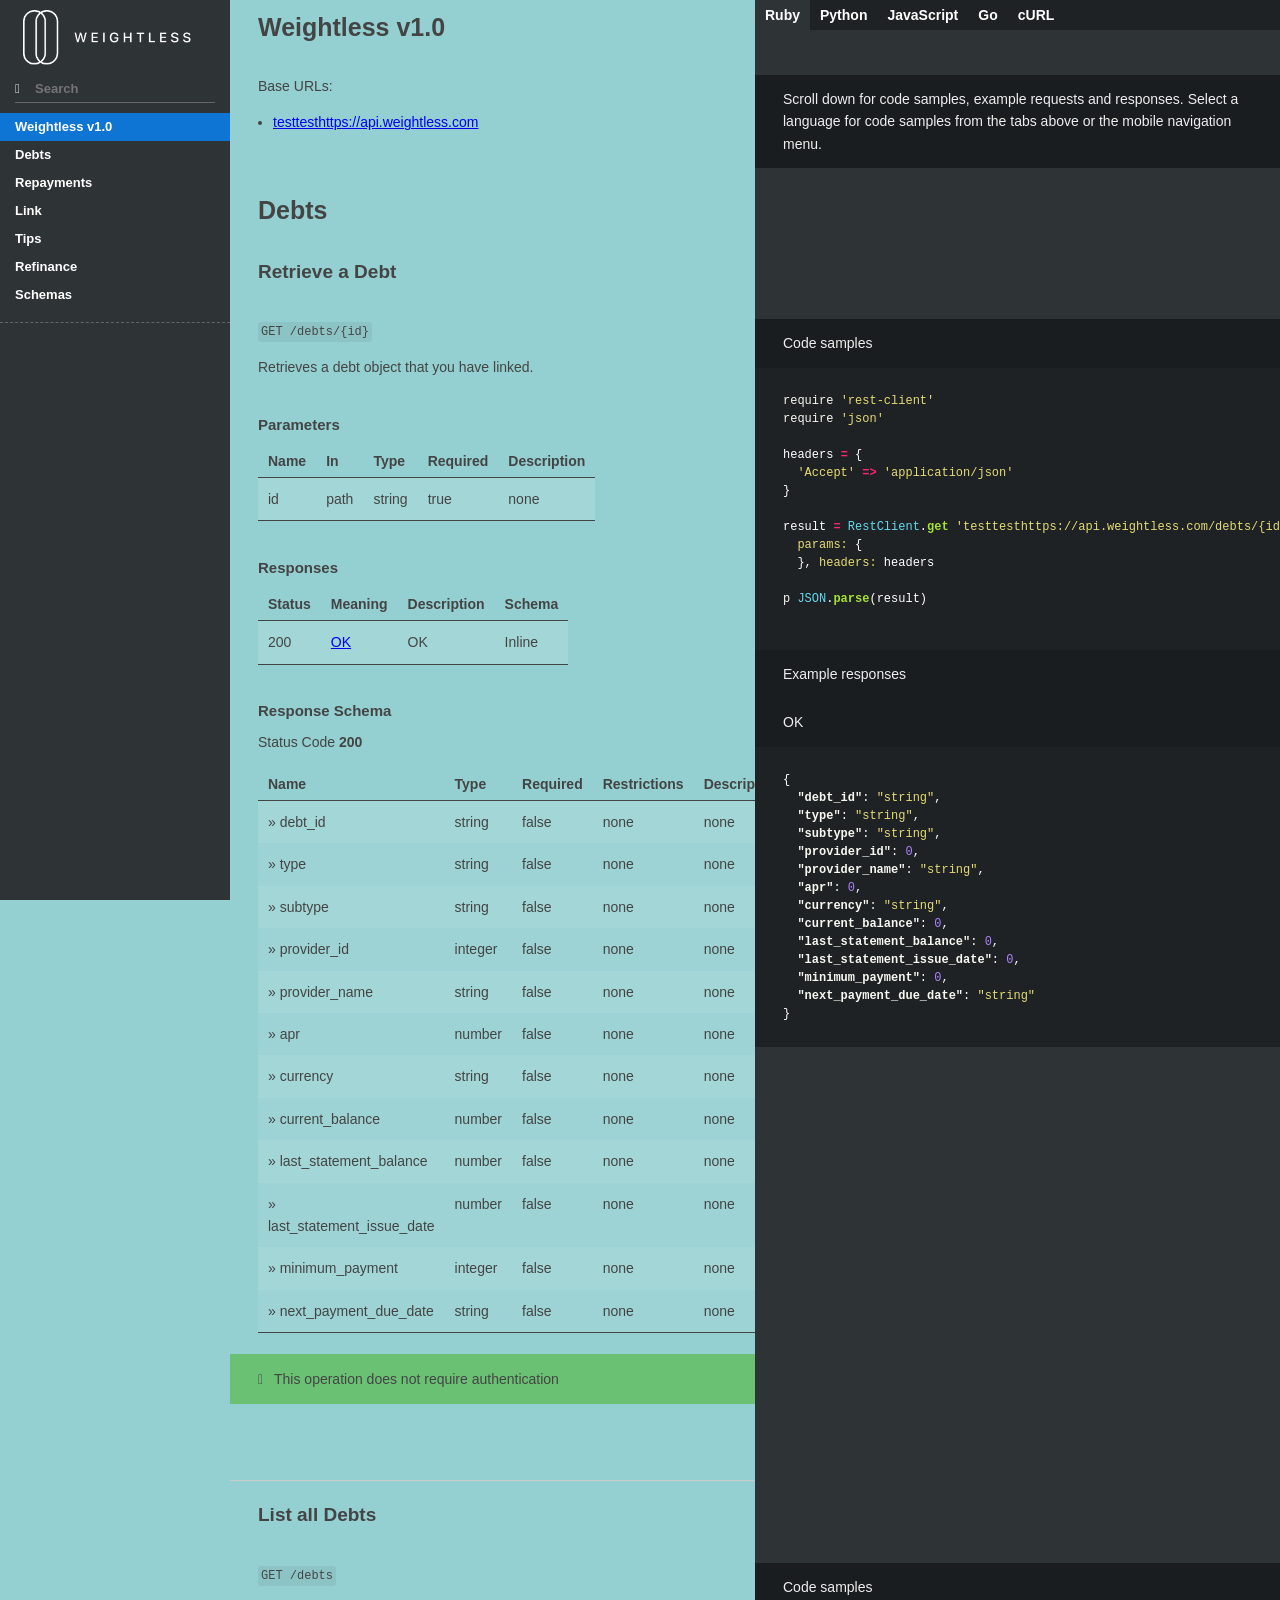
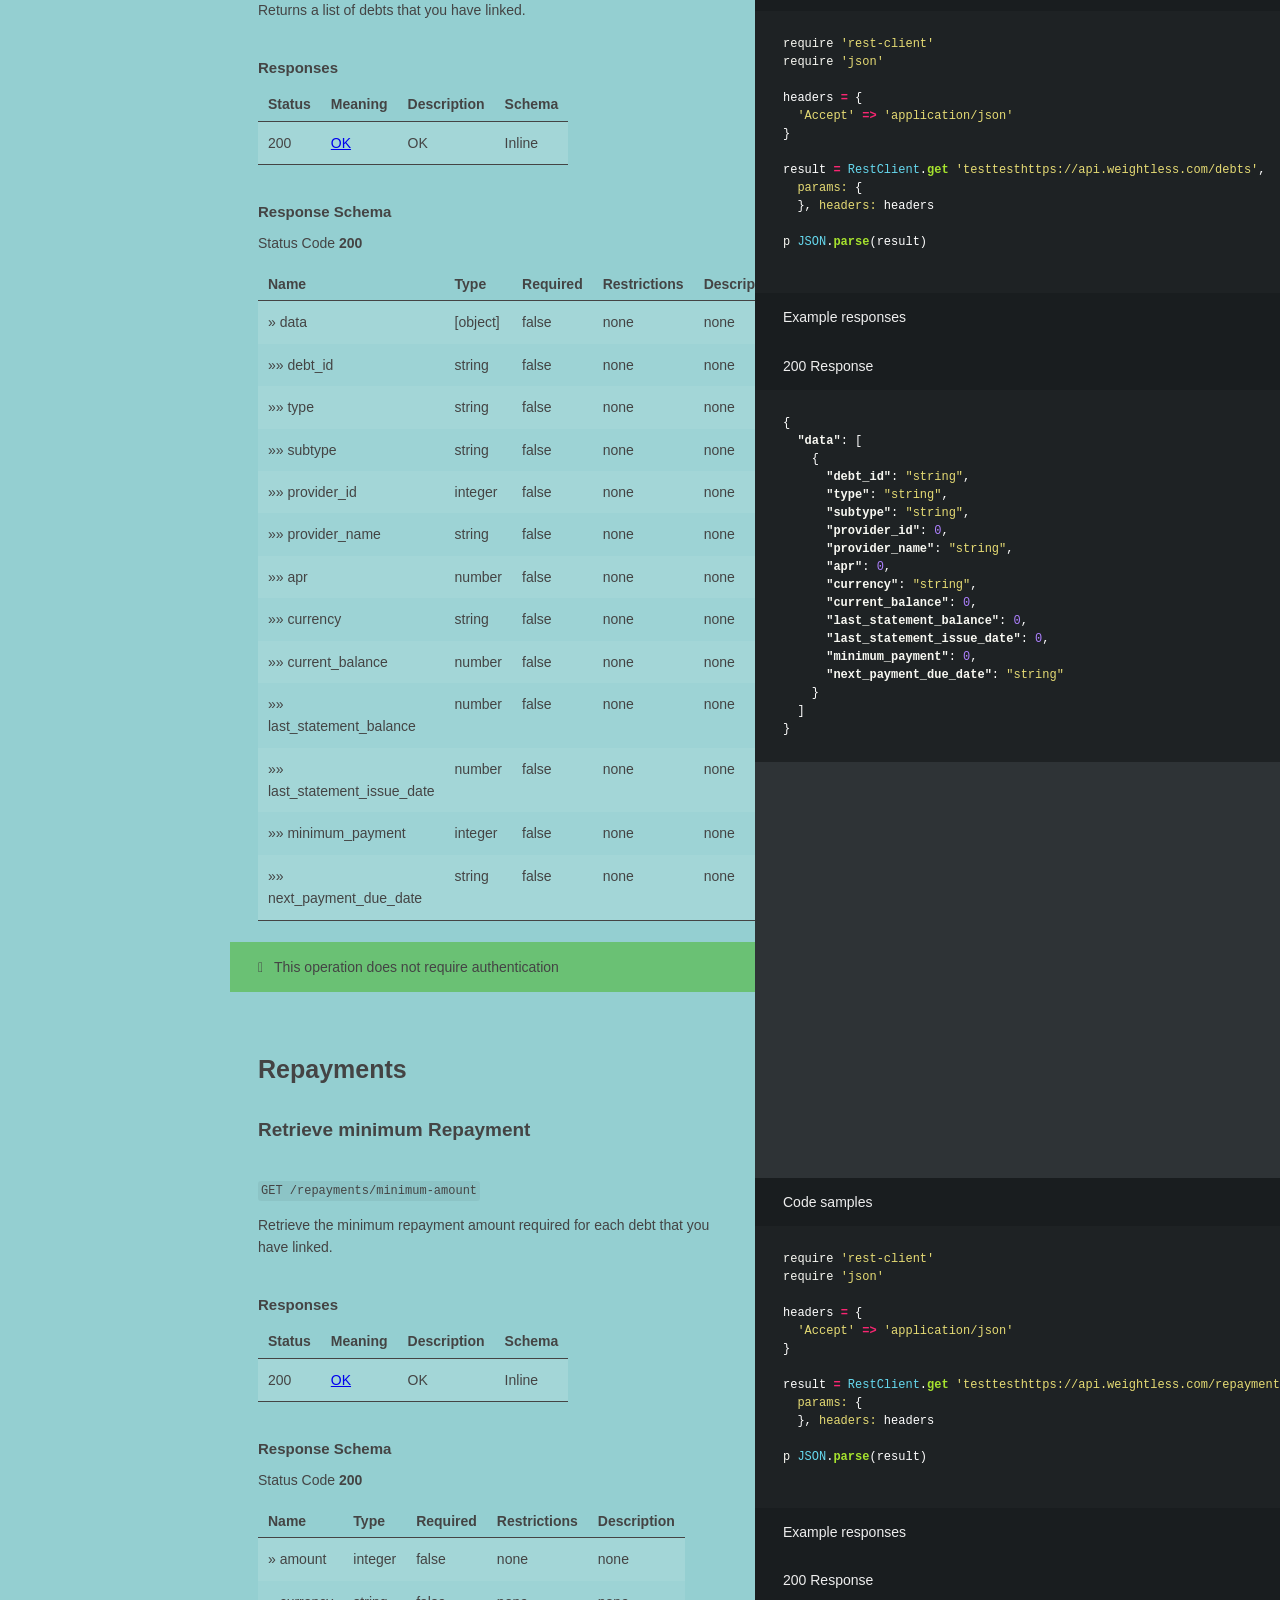
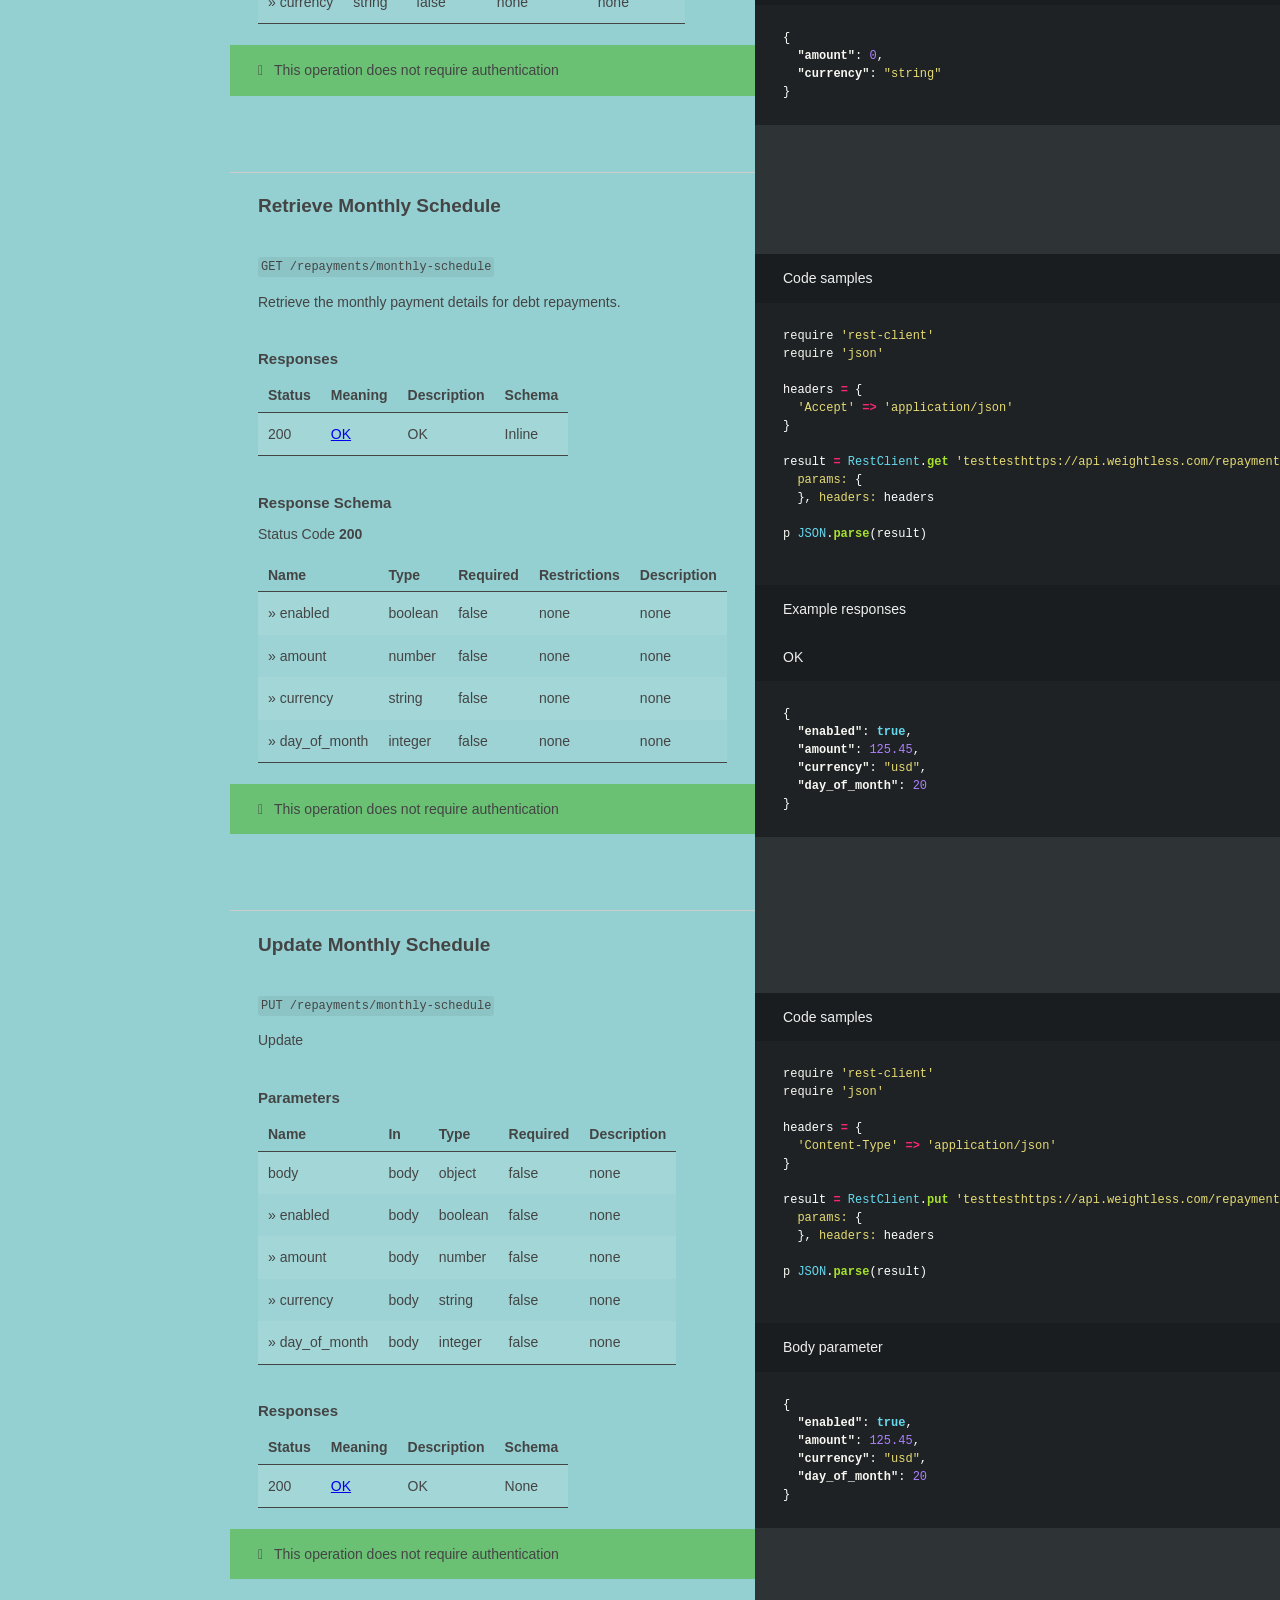
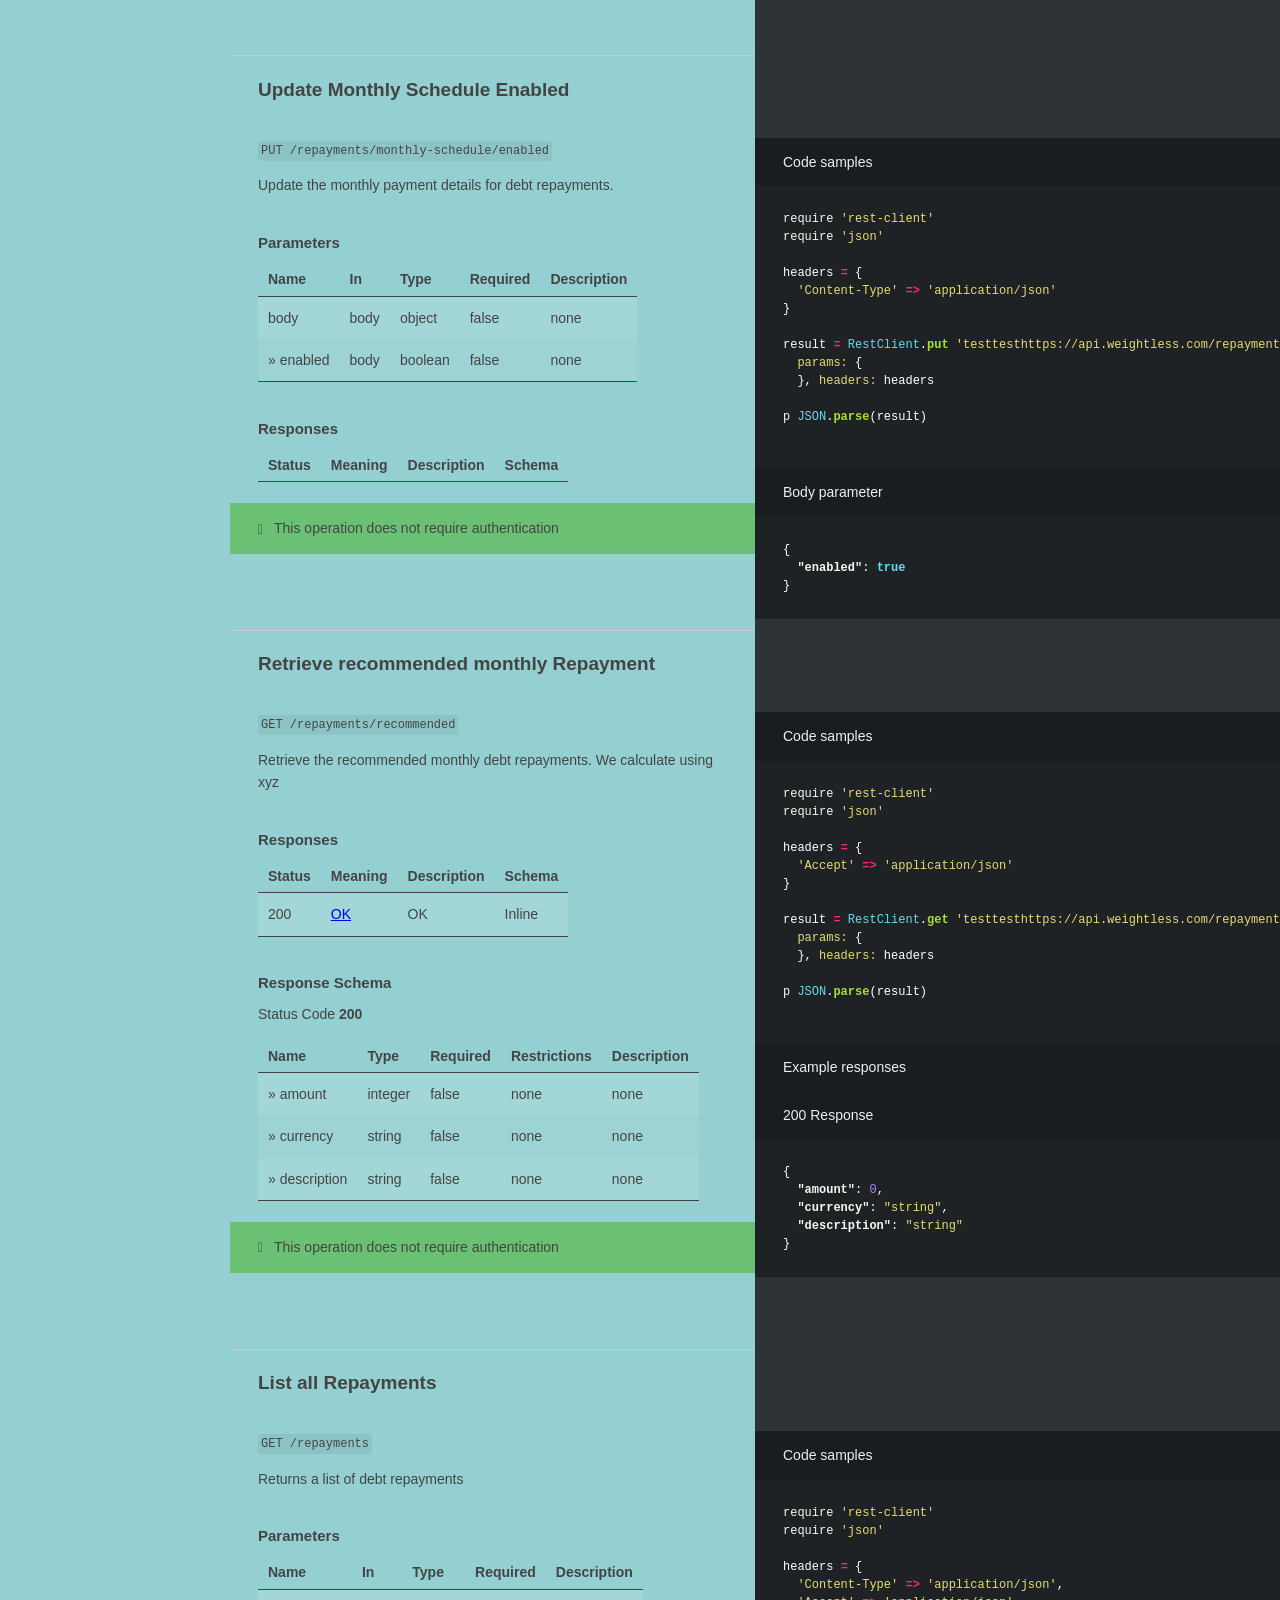
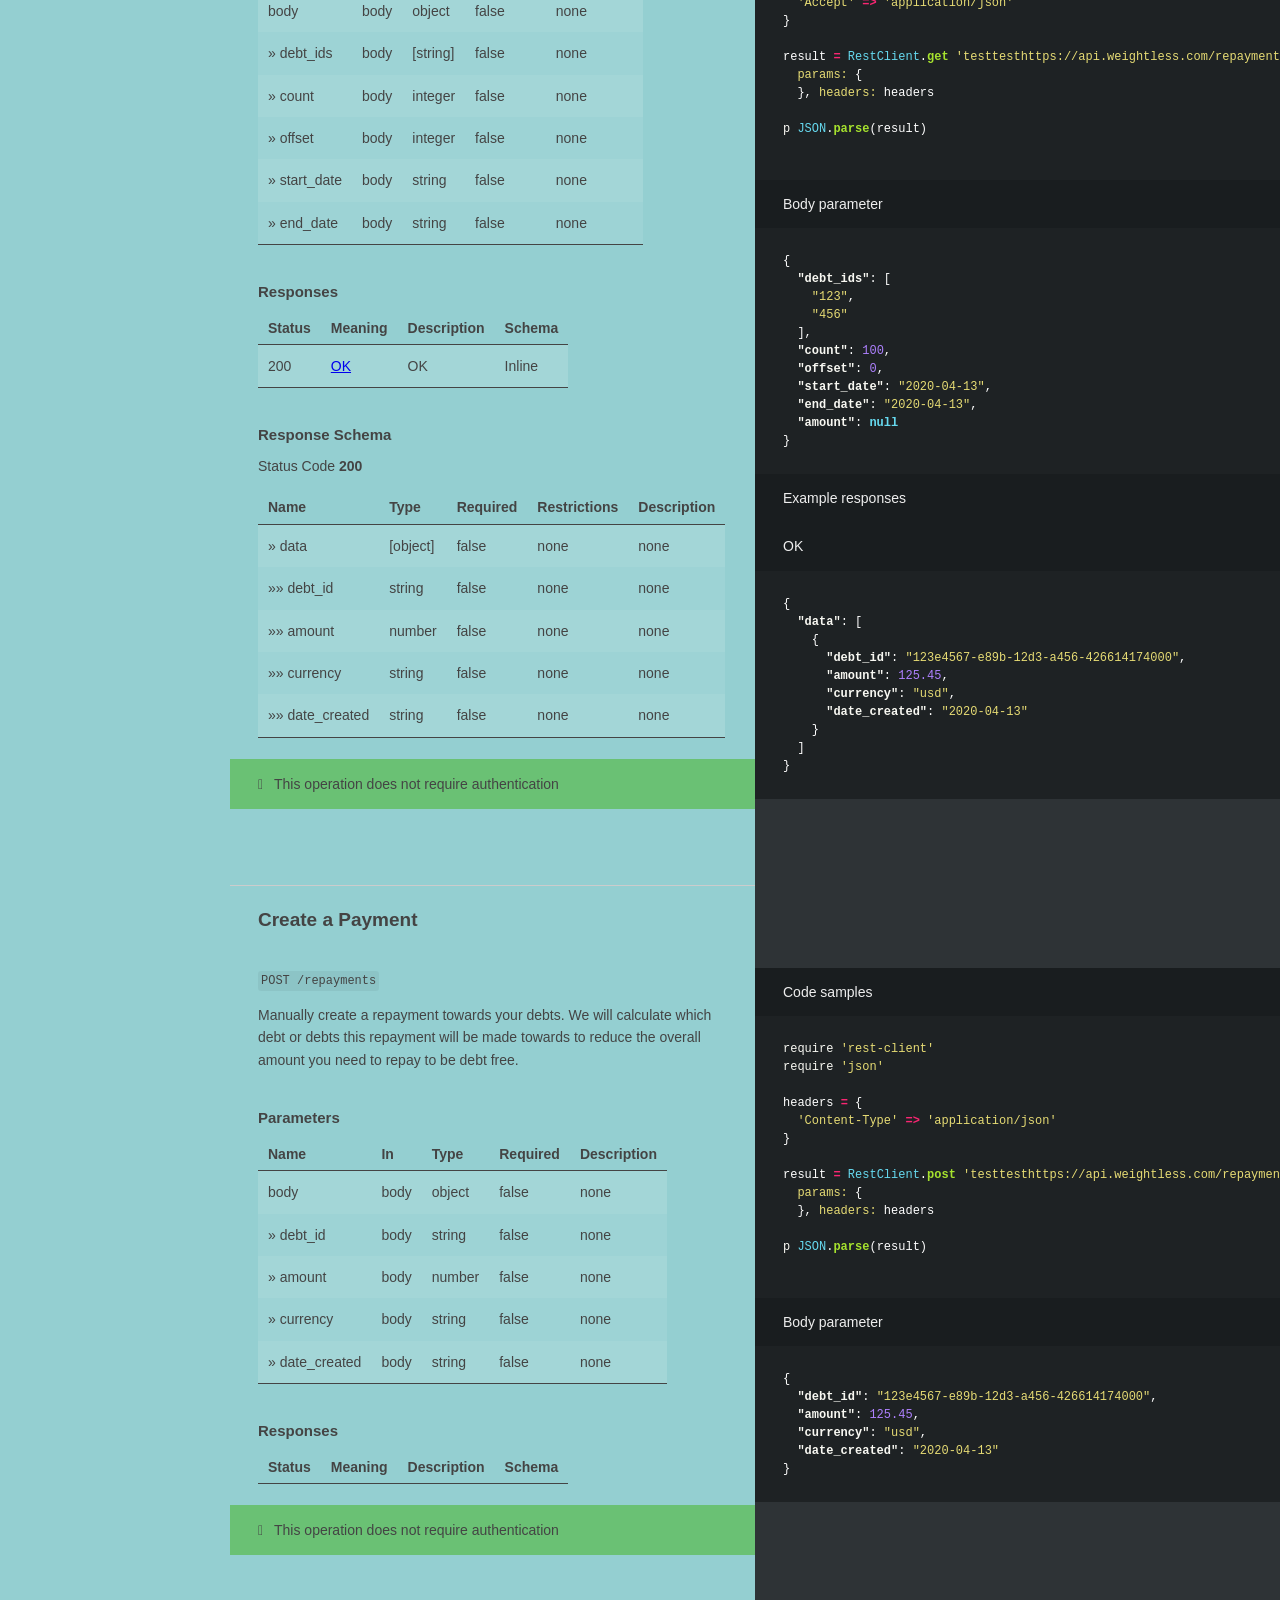
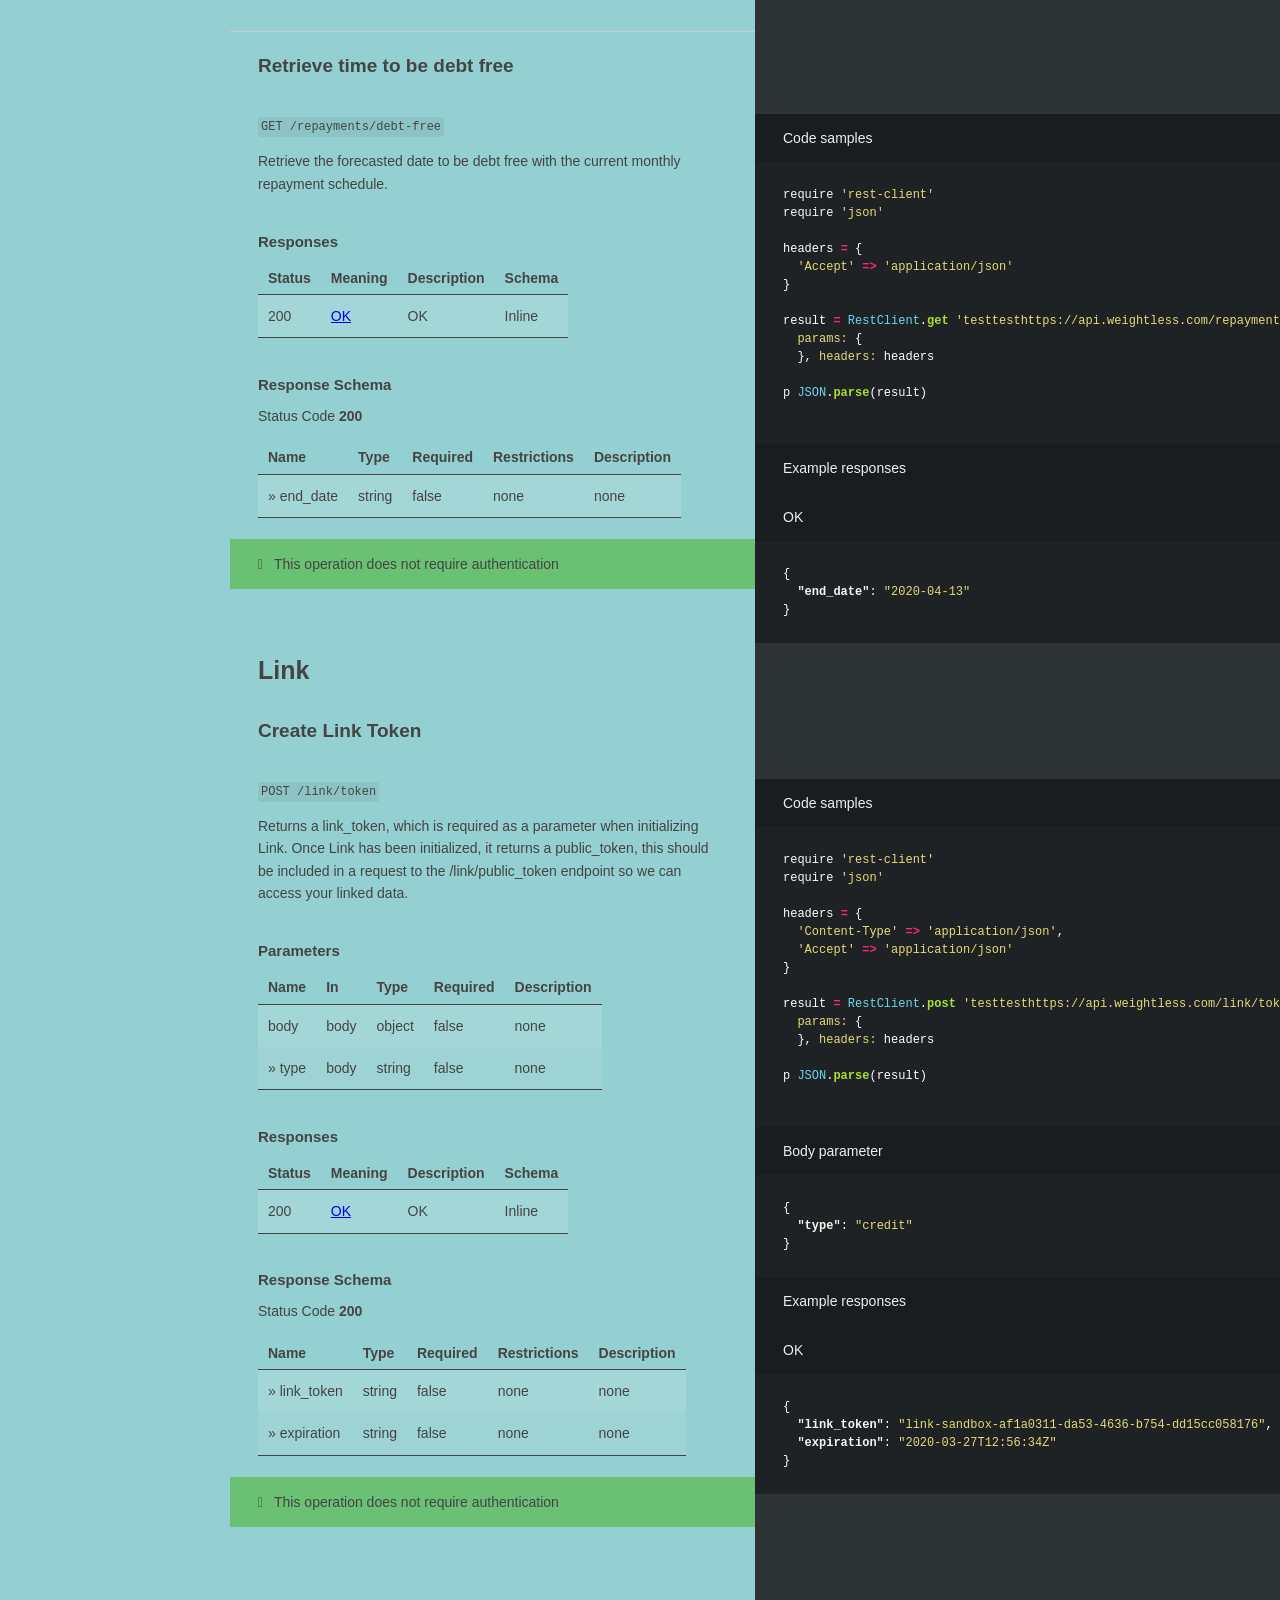
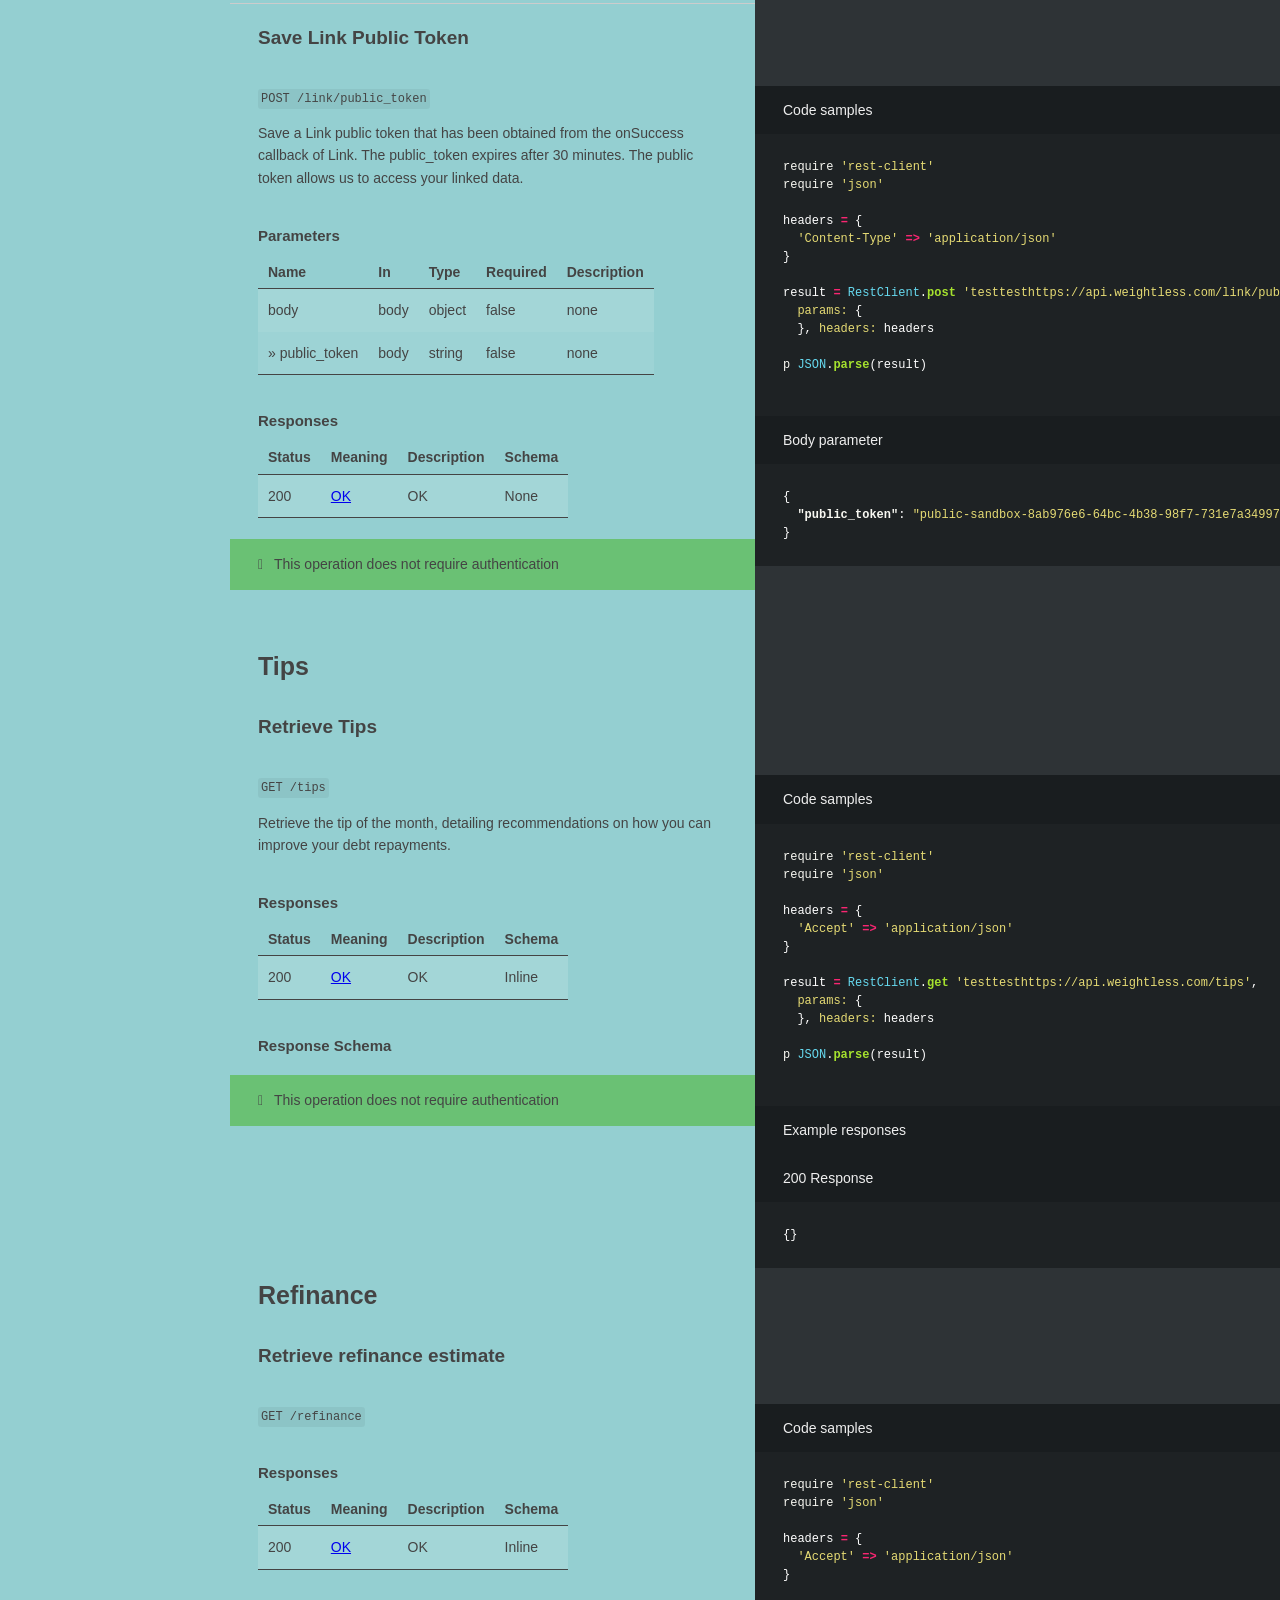
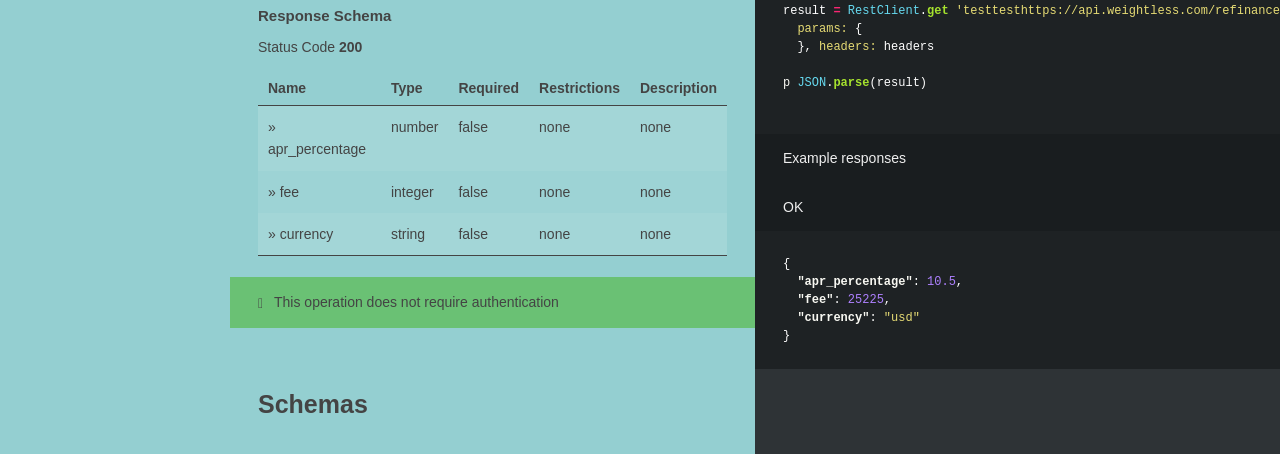
==== commit 3c2c78ff: "deploy: 2eee6d65ed72d86bd1abb34f7845b294845ae1cc" ====
--- a/index.html
+++ b/index.html
@@ -10,12 +10,52 @@
     <style media="screen">
       .highlight table td { padding: 5px; }
 .highlight table pre { margin: 0; }
+.highlight .c, .highlight .ch, .highlight .cd, .highlight .cpf {
+  color: #75715e;
+  font-style: italic;
+}
+.highlight .cm {
+  color: #75715e;
+  font-style: italic;
+}
+.highlight .c1 {
+  color: #75715e;
+  font-style: italic;
+}
+.highlight .cp {
+  color: #75715e;
+  font-weight: bold;
+}
+.highlight .cs {
+  color: #75715e;
+  font-weight: bold;
+  font-style: italic;
+}
+.highlight .err {
+  color: #960050;
+  background-color: #1e0010;
+}
+.highlight .gi {
+  color: #ffffff;
+  background-color: #324932;
+}
+.highlight .gd {
+  color: #ffffff;
+  background-color: #493131;
+}
+.highlight .ge {
+  color: #000000;
+  font-style: italic;
+}
+.highlight .gr {
+  color: #aa0000;
+}
+.highlight .gt {
+  color: #aa0000;
+}
 .highlight .gh {
   color: #999999;
 }
-.highlight .sr {
-  color: #f6aa11;
-}
 .highlight .go {
   color: #888888;
 }
@@ -23,177 +63,164 @@
   color: #555555;
 }
 .highlight .gs {
+  font-weight: bold;
 }
 .highlight .gu {
   color: #aaaaaa;
 }
-.highlight .nb {
-  color: #f6aa11;
-}
-.highlight .cm {
-  color: #75715e;
-}
-.highlight .cp {
-  color: #75715e;
-}
-.highlight .c1 {
-  color: #75715e;
-}
-.highlight .cs {
-  color: #75715e;
-}
-.highlight .c, .highlight .ch, .highlight .cd, .highlight .cpf {
-  color: #75715e;
-}
-.highlight .err {
-  color: #960050;
-}
-.highlight .gr {
-  color: #960050;
-}
-.highlight .gt {
-  color: #960050;
-}
-.highlight .gd {
-  color: #49483e;
-}
-.highlight .gi {
-  color: #49483e;
-}
-.highlight .ge {
-  color: #49483e;
+.highlight .k, .highlight .kv {
+  color: #66d9ef;
+  font-weight: bold;
 }
 .highlight .kc {
   color: #66d9ef;
+  font-weight: bold;
 }
 .highlight .kd {
   color: #66d9ef;
+  font-weight: bold;
+}
+.highlight .kp {
+  color: #66d9ef;
+  font-weight: bold;
 }
 .highlight .kr {
   color: #66d9ef;
+  font-weight: bold;
+}
+.highlight .kt {
+  color: #66d9ef;
+  font-weight: bold;
+}
+.highlight .kn {
+  color: #f92672;
+  font-weight: bold;
+}
+.highlight .ow {
+  color: #f92672;
+  font-weight: bold;
+}
+.highlight .o {
+  color: #f92672;
+  font-weight: bold;
+}
+.highlight .mf {
+  color: #ae81ff;
+}
+.highlight .mh {
+  color: #ae81ff;
+}
+.highlight .il {
+  color: #ae81ff;
+}
+.highlight .mi {
+  color: #ae81ff;
+}
+.highlight .mo {
+  color: #ae81ff;
+}
+.highlight .m, .highlight .mb, .highlight .mx {
+  color: #ae81ff;
+}
+.highlight .se {
+  color: #ae81ff;
+}
+.highlight .sa {
+  color: #66d9ef;
+  font-weight: bold;
+}
+.highlight .sb {
+  color: #e6db74;
+}
+.highlight .sc {
+  color: #e6db74;
+}
+.highlight .sd {
+  color: #e6db74;
+}
+.highlight .s2 {
+  color: #e6db74;
+}
+.highlight .sh {
+  color: #e6db74;
+}
+.highlight .si {
+  color: #e6db74;
+}
+.highlight .sx {
+  color: #e6db74;
+}
+.highlight .sr {
+  color: #e6db74;
+}
+.highlight .s1 {
+  color: #e6db74;
+}
+.highlight .ss {
+  color: #e6db74;
+}
+.highlight .s, .highlight .dl {
+  color: #e6db74;
+}
+.highlight .na {
+  color: #a6e22e;
+}
+.highlight .nc {
+  color: #a6e22e;
+  font-weight: bold;
+}
+.highlight .nd {
+  color: #a6e22e;
+  font-weight: bold;
+}
+.highlight .ne {
+  color: #a6e22e;
+  font-weight: bold;
+}
+.highlight .nf, .highlight .fm {
+  color: #a6e22e;
+  font-weight: bold;
 }
 .highlight .no {
   color: #66d9ef;
 }
-.highlight .kt {
-  color: #66d9ef;
-}
-.highlight .mf {
-  color: #ae81ff;
-}
-.highlight .mh {
-  color: #ae81ff;
-}
-.highlight .il {
-  color: #ae81ff;
-}
-.highlight .mi {
-  color: #ae81ff;
-}
-.highlight .mo {
-  color: #ae81ff;
-}
-.highlight .m, .highlight .mb, .highlight .mx {
-  color: #ae81ff;
-}
-.highlight .sc {
-  color: #ae81ff;
-}
-.highlight .se {
-  color: #ae81ff;
-}
-.highlight .ss {
-  color: #ae81ff;
-}
-.highlight .sd {
-  color: #e6db74;
-}
-.highlight .s2 {
-  color: #e6db74;
-}
-.highlight .sb {
-  color: #e6db74;
-}
-.highlight .sh {
-  color: #e6db74;
-}
-.highlight .si {
-  color: #e6db74;
-}
-.highlight .sx {
-  color: #e6db74;
-}
-.highlight .s1 {
-  color: #e6db74;
-}
-.highlight .s, .highlight .sa, .highlight .dl {
-  color: #e6db74;
-}
-.highlight .na {
-  color: #a6e22e;
-}
-.highlight .nc {
-  color: #a6e22e;
-}
-.highlight .nd {
-  color: #a6e22e;
-}
-.highlight .ne {
-  color: #a6e22e;
-}
-.highlight .nf, .highlight .fm {
-  color: #a6e22e;
+.highlight .bp {
+  color: #f8f8f2;
+}
+.highlight .nb {
+  color: #f8f8f2;
+}
+.highlight .ni {
+  color: #f8f8f2;
+}
+.highlight .nn {
+  color: #f8f8f2;
 }
 .highlight .vc {
-  color: #ffffff;
-}
-.highlight .nn {
-  color: #ffffff;
-}
-.highlight .ni {
-  color: #ffffff;
-}
-.highlight .bp {
-  color: #ffffff;
+  color: #f8f8f2;
 }
 .highlight .vg {
-  color: #ffffff;
+  color: #f8f8f2;
 }
 .highlight .vi {
-  color: #ffffff;
+  color: #f8f8f2;
 }
 .highlight .nv, .highlight .vm {
-  color: #ffffff;
+  color: #f8f8f2;
 }
 .highlight .w {
-  color: #ffffff;
-}
-.highlight {
-  color: #ffffff;
-}
-.highlight .n, .highlight .py, .highlight .nx {
-  color: #ffffff;
+  color: #f8f8f2;
 }
 .highlight .nl {
-  color: #f92672;
-}
-.highlight .ow {
-  color: #f92672;
+  color: #f8f8f2;
+  font-weight: bold;
 }
 .highlight .nt {
   color: #f92672;
 }
-.highlight .k, .highlight .kv {
-  color: #f92672;
-}
-.highlight .kn {
-  color: #f92672;
-}
-.highlight .kp {
-  color: #f92672;
-}
-.highlight .o {
-  color: #f92672;
+.highlight {
+  color: #f8f8f2;
+  background-color: #49483e;
 }
     </style>
     <style media="print">
@@ -400,7 +427,7 @@
 <p>Base URLs:</p>
 
 <ul>
-<li><a href="https://api.weightless.com">https://api.weightless.com</a></li>
+<li><a href="testtesthttps://api.weightless.com">testtesthttps://api.weightless.com</a></li>
 </ul>
 
 <h1 id="weightless-debts">Debts</h1>
@@ -417,7 +444,7 @@
   <span class="s1">'Accept'</span> <span class="o">=&gt;</span> <span class="s1">'application/json'</span>
 <span class="p">}</span>
 
-<span class="n">result</span> <span class="o">=</span> <span class="no">RestClient</span><span class="p">.</span><span class="nf">get</span> <span class="s1">'https://api.weightless.com/debts/{id}'</span><span class="p">,</span>
+<span class="n">result</span> <span class="o">=</span> <span class="no">RestClient</span><span class="p">.</span><span class="nf">get</span> <span class="s1">'testtesthttps://api.weightless.com/debts/{id}'</span><span class="p">,</span>
   <span class="ss">params: </span><span class="p">{</span>
   <span class="p">},</span> <span class="ss">headers: </span><span class="n">headers</span>
 
@@ -428,7 +455,7 @@
   <span class="s">'Accept'</span><span class="p">:</span> <span class="s">'application/json'</span>
 <span class="p">}</span>
 
-<span class="n">r</span> <span class="o">=</span> <span class="n">requests</span><span class="p">.</span><span class="n">get</span><span class="p">(</span><span class="s">'https://api.weightless.com/debts/{id}'</span><span class="p">,</span> <span class="n">headers</span> <span class="o">=</span> <span class="n">headers</span><span class="p">)</span>
+<span class="n">r</span> <span class="o">=</span> <span class="n">requests</span><span class="p">.</span><span class="n">get</span><span class="p">(</span><span class="s">'testtesthttps://api.weightless.com/debts/{id}'</span><span class="p">,</span> <span class="n">headers</span> <span class="o">=</span> <span class="n">headers</span><span class="p">)</span>
 
 <span class="k">print</span><span class="p">(</span><span class="n">r</span><span class="p">.</span><span class="n">json</span><span class="p">())</span>
 
@@ -437,7 +464,7 @@
   <span class="dl">'</span><span class="s1">Accept</span><span class="dl">'</span><span class="p">:</span><span class="dl">'</span><span class="s1">application/json</span><span class="dl">'</span>
 <span class="p">};</span>
 
-<span class="nx">fetch</span><span class="p">(</span><span class="dl">'</span><span class="s1">https://api.weightless.com/debts/{id}</span><span class="dl">'</span><span class="p">,</span>
+<span class="nx">fetch</span><span class="p">(</span><span class="dl">'</span><span class="s1">testtesthttps://api.weightless.com/debts/{id}</span><span class="dl">'</span><span class="p">,</span>
 <span class="p">{</span>
   <span class="na">method</span><span class="p">:</span> <span class="dl">'</span><span class="s1">GET</span><span class="dl">'</span><span class="p">,</span>
 
@@ -463,7 +490,7 @@
     <span class="p">}</span>
 
     <span class="n">data</span> <span class="o">:=</span> <span class="n">bytes</span><span class="o">.</span><span class="n">NewBuffer</span><span class="p">([]</span><span class="kt">byte</span><span class="p">{</span><span class="n">jsonReq</span><span class="p">})</span>
-    <span class="n">req</span><span class="p">,</span> <span class="n">err</span> <span class="o">:=</span> <span class="n">http</span><span class="o">.</span><span class="n">NewRequest</span><span class="p">(</span><span class="s">"GET"</span><span class="p">,</span> <span class="s">"https://api.weightless.com/debts/{id}"</span><span class="p">,</span> <span class="n">data</span><span class="p">)</span>
+    <span class="n">req</span><span class="p">,</span> <span class="n">err</span> <span class="o">:=</span> <span class="n">http</span><span class="o">.</span><span class="n">NewRequest</span><span class="p">(</span><span class="s">"GET"</span><span class="p">,</span> <span class="s">"testtesthttps://api.weightless.com/debts/{id}"</span><span class="p">,</span> <span class="n">data</span><span class="p">)</span>
     <span class="n">req</span><span class="o">.</span><span class="n">Header</span> <span class="o">=</span> <span class="n">headers</span>
 
     <span class="n">client</span> <span class="o">:=</span> <span class="o">&amp;</span><span class="n">http</span><span class="o">.</span><span class="n">Client</span><span class="p">{}</span>
@@ -472,7 +499,7 @@
 <span class="p">}</span>
 
 </code></pre></div><div class="highlight"><pre class="highlight shell tab-shell"><code><span class="c"># You can also use wget</span>
-curl <span class="nt">-X</span> GET https://api.weightless.com/debts/<span class="o">{</span><span class="nb">id</span><span class="o">}</span> <span class="se">\</span>
+curl <span class="nt">-X</span> GET testtesthttps://api.weightless.com/debts/<span class="o">{</span><span class="nb">id</span><span class="o">}</span> <span class="se">\</span>
   <span class="nt">-H</span> <span class="s1">'Accept: application/json'</span>
 
 </code></pre></div>
@@ -653,7 +680,7 @@
   <span class="s1">'Accept'</span> <span class="o">=&gt;</span> <span class="s1">'application/json'</span>
 <span class="p">}</span>
 
-<span class="n">result</span> <span class="o">=</span> <span class="no">RestClient</span><span class="p">.</span><span class="nf">get</span> <span class="s1">'https://api.weightless.com/debts'</span><span class="p">,</span>
+<span class="n">result</span> <span class="o">=</span> <span class="no">RestClient</span><span class="p">.</span><span class="nf">get</span> <span class="s1">'testtesthttps://api.weightless.com/debts'</span><span class="p">,</span>
   <span class="ss">params: </span><span class="p">{</span>
   <span class="p">},</span> <span class="ss">headers: </span><span class="n">headers</span>
 
@@ -664,7 +691,7 @@
   <span class="s">'Accept'</span><span class="p">:</span> <span class="s">'application/json'</span>
 <span class="p">}</span>
 
-<span class="n">r</span> <span class="o">=</span> <span class="n">requests</span><span class="p">.</span><span class="n">get</span><span class="p">(</span><span class="s">'https://api.weightless.com/debts'</span><span class="p">,</span> <span class="n">headers</span> <span class="o">=</span> <span class="n">headers</span><span class="p">)</span>
+<span class="n">r</span> <span class="o">=</span> <span class="n">requests</span><span class="p">.</span><span class="n">get</span><span class="p">(</span><span class="s">'testtesthttps://api.weightless.com/debts'</span><span class="p">,</span> <span class="n">headers</span> <span class="o">=</span> <span class="n">headers</span><span class="p">)</span>
 
 <span class="k">print</span><span class="p">(</span><span class="n">r</span><span class="p">.</span><span class="n">json</span><span class="p">())</span>
 
@@ -673,7 +700,7 @@
   <span class="dl">'</span><span class="s1">Accept</span><span class="dl">'</span><span class="p">:</span><span class="dl">'</span><span class="s1">application/json</span><span class="dl">'</span>
 <span class="p">};</span>
 
-<span class="nx">fetch</span><span class="p">(</span><span class="dl">'</span><span class="s1">https://api.weightless.com/debts</span><span class="dl">'</span><span class="p">,</span>
+<span class="nx">fetch</span><span class="p">(</span><span class="dl">'</span><span class="s1">testtesthttps://api.weightless.com/debts</span><span class="dl">'</span><span class="p">,</span>
 <span class="p">{</span>
   <span class="na">method</span><span class="p">:</span> <span class="dl">'</span><span class="s1">GET</span><span class="dl">'</span><span class="p">,</span>
 
@@ -699,7 +726,7 @@
     <span class="p">}</span>
 
     <span class="n">data</span> <span class="o">:=</span> <span class="n">bytes</span><span class="o">.</span><span class="n">NewBuffer</span><span class="p">([]</span><span class="kt">byte</span><span class="p">{</span><span class="n">jsonReq</span><span class="p">})</span>
-    <span class="n">req</span><span class="p">,</span> <span class="n">err</span> <span class="o">:=</span> <span class="n">http</span><span class="o">.</span><span class="n">NewRequest</span><span class="p">(</span><span class="s">"GET"</span><span class="p">,</span> <span class="s">"https://api.weightless.com/debts"</span><span class="p">,</span> <span class="n">data</span><span class="p">)</span>
+    <span class="n">req</span><span class="p">,</span> <span class="n">err</span> <span class="o">:=</span> <span class="n">http</span><span class="o">.</span><span class="n">NewRequest</span><span class="p">(</span><span class="s">"GET"</span><span class="p">,</span> <span class="s">"testtesthttps://api.weightless.com/debts"</span><span class="p">,</span> <span class="n">data</span><span class="p">)</span>
     <span class="n">req</span><span class="o">.</span><span class="n">Header</span> <span class="o">=</span> <span class="n">headers</span>
 
     <span class="n">client</span> <span class="o">:=</span> <span class="o">&amp;</span><span class="n">http</span><span class="o">.</span><span class="n">Client</span><span class="p">{}</span>
@@ -708,7 +735,7 @@
 <span class="p">}</span>
 
 </code></pre></div><div class="highlight"><pre class="highlight shell tab-shell"><code><span class="c"># You can also use wget</span>
-curl <span class="nt">-X</span> GET https://api.weightless.com/debts <span class="se">\</span>
+curl <span class="nt">-X</span> GET testtesthttps://api.weightless.com/debts <span class="se">\</span>
   <span class="nt">-H</span> <span class="s1">'Accept: application/json'</span>
 
 </code></pre></div>
@@ -882,7 +909,7 @@
   <span class="s1">'Accept'</span> <span class="o">=&gt;</span> <span class="s1">'application/json'</span>
 <span class="p">}</span>
 
-<span class="n">result</span> <span class="o">=</span> <span class="no">RestClient</span><span class="p">.</span><span class="nf">get</span> <span class="s1">'https://api.weightless.com/repayments/minimum-amount'</span><span class="p">,</span>
+<span class="n">result</span> <span class="o">=</span> <span class="no">RestClient</span><span class="p">.</span><span class="nf">get</span> <span class="s1">'testtesthttps://api.weightless.com/repayments/minimum-amount'</span><span class="p">,</span>
   <span class="ss">params: </span><span class="p">{</span>
   <span class="p">},</span> <span class="ss">headers: </span><span class="n">headers</span>
 
@@ -893,7 +920,7 @@
   <span class="s">'Accept'</span><span class="p">:</span> <span class="s">'application/json'</span>
 <span class="p">}</span>
 
-<span class="n">r</span> <span class="o">=</span> <span class="n">requests</span><span class="p">.</span><span class="n">get</span><span class="p">(</span><span class="s">'https://api.weightless.com/repayments/minimum-amount'</span><span class="p">,</span> <span class="n">headers</span> <span class="o">=</span> <span class="n">headers</span><span class="p">)</span>
+<span class="n">r</span> <span class="o">=</span> <span class="n">requests</span><span class="p">.</span><span class="n">get</span><span class="p">(</span><span class="s">'testtesthttps://api.weightless.com/repayments/minimum-amount'</span><span class="p">,</span> <span class="n">headers</span> <span class="o">=</span> <span class="n">headers</span><span class="p">)</span>
 
 <span class="k">print</span><span class="p">(</span><span class="n">r</span><span class="p">.</span><span class="n">json</span><span class="p">())</span>
 
@@ -902,7 +929,7 @@
   <span class="dl">'</span><span class="s1">Accept</span><span class="dl">'</span><span class="p">:</span><span class="dl">'</span><span class="s1">application/json</span><span class="dl">'</span>
 <span class="p">};</span>
 
-<span class="nx">fetch</span><span class="p">(</span><span class="dl">'</span><span class="s1">https://api.weightless.com/repayments/minimum-amount</span><span class="dl">'</span><span class="p">,</span>
+<span class="nx">fetch</span><span class="p">(</span><span class="dl">'</span><span class="s1">testtesthttps://api.weightless.com/repayments/minimum-amount</span><span class="dl">'</span><span class="p">,</span>
 <span class="p">{</span>
   <span class="na">method</span><span class="p">:</span> <span class="dl">'</span><span class="s1">GET</span><span class="dl">'</span><span class="p">,</span>
 
@@ -928,7 +955,7 @@
     <span class="p">}</span>
 
     <span class="n">data</span> <span class="o">:=</span> <span class="n">bytes</span><span class="o">.</span><span class="n">NewBuffer</span><span class="p">([]</span><span class="kt">byte</span><span class="p">{</span><span class="n">jsonReq</span><span class="p">})</span>
-    <span class="n">req</span><span class="p">,</span> <span class="n">err</span> <span class="o">:=</span> <span class="n">http</span><span class="o">.</span><span class="n">NewRequest</span><span class="p">(</span><span class="s">"GET"</span><span class="p">,</span> <span class="s">"https://api.weightless.com/repayments/minimum-amount"</span><span class="p">,</span> <span class="n">data</span><span class="p">)</span>
+    <span class="n">req</span><span class="p">,</span> <span class="n">err</span> <span class="o">:=</span> <span class="n">http</span><span class="o">.</span><span class="n">NewRequest</span><span class="p">(</span><span class="s">"GET"</span><span class="p">,</span> <span class="s">"testtesthttps://api.weightless.com/repayments/minimum-amount"</span><span class="p">,</span> <span class="n">data</span><span class="p">)</span>
     <span class="n">req</span><span class="o">.</span><span class="n">Header</span> <span class="o">=</span> <span class="n">headers</span>
 
     <span class="n">client</span> <span class="o">:=</span> <span class="o">&amp;</span><span class="n">http</span><span class="o">.</span><span class="n">Client</span><span class="p">{}</span>
@@ -937,7 +964,7 @@
 <span class="p">}</span>
 
 </code></pre></div><div class="highlight"><pre class="highlight shell tab-shell"><code><span class="c"># You can also use wget</span>
-curl <span class="nt">-X</span> GET https://api.weightless.com/repayments/minimum-amount <span class="se">\</span>
+curl <span class="nt">-X</span> GET testtesthttps://api.weightless.com/repayments/minimum-amount <span class="se">\</span>
   <span class="nt">-H</span> <span class="s1">'Accept: application/json'</span>
 
 </code></pre></div>
@@ -1018,7 +1045,7 @@
   <span class="s1">'Accept'</span> <span class="o">=&gt;</span> <span class="s1">'application/json'</span>
 <span class="p">}</span>
 
-<span class="n">result</span> <span class="o">=</span> <span class="no">RestClient</span><span class="p">.</span><span class="nf">get</span> <span class="s1">'https://api.weightless.com/repayments/monthly-schedule'</span><span class="p">,</span>
+<span class="n">result</span> <span class="o">=</span> <span class="no">RestClient</span><span class="p">.</span><span class="nf">get</span> <span class="s1">'testtesthttps://api.weightless.com/repayments/monthly-schedule'</span><span class="p">,</span>
   <span class="ss">params: </span><span class="p">{</span>
   <span class="p">},</span> <span class="ss">headers: </span><span class="n">headers</span>
 
@@ -1029,7 +1056,7 @@
   <span class="s">'Accept'</span><span class="p">:</span> <span class="s">'application/json'</span>
 <span class="p">}</span>
 
-<span class="n">r</span> <span class="o">=</span> <span class="n">requests</span><span class="p">.</span><span class="n">get</span><span class="p">(</span><span class="s">'https://api.weightless.com/repayments/monthly-schedule'</span><span class="p">,</span> <span class="n">headers</span> <span class="o">=</span> <span class="n">headers</span><span class="p">)</span>
+<span class="n">r</span> <span class="o">=</span> <span class="n">requests</span><span class="p">.</span><span class="n">get</span><span class="p">(</span><span class="s">'testtesthttps://api.weightless.com/repayments/monthly-schedule'</span><span class="p">,</span> <span class="n">headers</span> <span class="o">=</span> <span class="n">headers</span><span class="p">)</span>
 
 <span class="k">print</span><span class="p">(</span><span class="n">r</span><span class="p">.</span><span class="n">json</span><span class="p">())</span>
 
@@ -1038,7 +1065,7 @@
   <span class="dl">'</span><span class="s1">Accept</span><span class="dl">'</span><span class="p">:</span><span class="dl">'</span><span class="s1">application/json</span><span class="dl">'</span>
 <span class="p">};</span>
 
-<span class="nx">fetch</span><span class="p">(</span><span class="dl">'</span><span class="s1">https://api.weightless.com/repayments/monthly-schedule</span><span class="dl">'</span><span class="p">,</span>
+<span class="nx">fetch</span><span class="p">(</span><span class="dl">'</span><span class="s1">testtesthttps://api.weightless.com/repayments/monthly-schedule</span><span class="dl">'</span><span class="p">,</span>
 <span class="p">{</span>
   <span class="na">method</span><span class="p">:</span> <span class="dl">'</span><span class="s1">GET</span><span class="dl">'</span><span class="p">,</span>
 
@@ -1064,7 +1091,7 @@
     <span class="p">}</span>
 
     <span class="n">data</span> <span class="o">:=</span> <span class="n">bytes</span><span class="o">.</span><span class="n">NewBuffer</span><span class="p">([]</span><span class="kt">byte</span><span class="p">{</span><span class="n">jsonReq</span><span class="p">})</span>
-    <span class="n">req</span><span class="p">,</span> <span class="n">err</span> <span class="o">:=</span> <span class="n">http</span><span class="o">.</span><span class="n">NewRequest</span><span class="p">(</span><span class="s">"GET"</span><span class="p">,</span> <span class="s">"https://api.weightless.com/repayments/monthly-schedule"</span><span class="p">,</span> <span class="n">data</span><span class="p">)</span>
+    <span class="n">req</span><span class="p">,</span> <span class="n">err</span> <span class="o">:=</span> <span class="n">http</span><span class="o">.</span><span class="n">NewRequest</span><span class="p">(</span><span class="s">"GET"</span><span class="p">,</span> <span class="s">"testtesthttps://api.weightless.com/repayments/monthly-schedule"</span><span class="p">,</span> <span class="n">data</span><span class="p">)</span>
     <span class="n">req</span><span class="o">.</span><span class="n">Header</span> <span class="o">=</span> <span class="n">headers</span>
 
     <span class="n">client</span> <span class="o">:=</span> <span class="o">&amp;</span><span class="n">http</span><span class="o">.</span><span class="n">Client</span><span class="p">{}</span>
@@ -1073,7 +1100,7 @@
 <span class="p">}</span>
 
 </code></pre></div><div class="highlight"><pre class="highlight shell tab-shell"><code><span class="c"># You can also use wget</span>
-curl <span class="nt">-X</span> GET https://api.weightless.com/repayments/monthly-schedule <span class="se">\</span>
+curl <span class="nt">-X</span> GET testtesthttps://api.weightless.com/repayments/monthly-schedule <span class="se">\</span>
   <span class="nt">-H</span> <span class="s1">'Accept: application/json'</span>
 
 </code></pre></div>
@@ -1170,7 +1197,7 @@
   <span class="s1">'Content-Type'</span> <span class="o">=&gt;</span> <span class="s1">'application/json'</span>
 <span class="p">}</span>
 
-<span class="n">result</span> <span class="o">=</span> <span class="no">RestClient</span><span class="p">.</span><span class="nf">put</span> <span class="s1">'https://api.weightless.com/repayments/monthly-schedule'</span><span class="p">,</span>
+<span class="n">result</span> <span class="o">=</span> <span class="no">RestClient</span><span class="p">.</span><span class="nf">put</span> <span class="s1">'testtesthttps://api.weightless.com/repayments/monthly-schedule'</span><span class="p">,</span>
   <span class="ss">params: </span><span class="p">{</span>
   <span class="p">},</span> <span class="ss">headers: </span><span class="n">headers</span>
 
@@ -1181,7 +1208,7 @@
   <span class="s">'Content-Type'</span><span class="p">:</span> <span class="s">'application/json'</span>
 <span class="p">}</span>
 
-<span class="n">r</span> <span class="o">=</span> <span class="n">requests</span><span class="p">.</span><span class="n">put</span><span class="p">(</span><span class="s">'https://api.weightless.com/repayments/monthly-schedule'</span><span class="p">,</span> <span class="n">headers</span> <span class="o">=</span> <span class="n">headers</span><span class="p">)</span>
+<span class="n">r</span> <span class="o">=</span> <span class="n">requests</span><span class="p">.</span><span class="n">put</span><span class="p">(</span><span class="s">'testtesthttps://api.weightless.com/repayments/monthly-schedule'</span><span class="p">,</span> <span class="n">headers</span> <span class="o">=</span> <span class="n">headers</span><span class="p">)</span>
 
 <span class="k">print</span><span class="p">(</span><span class="n">r</span><span class="p">.</span><span class="n">json</span><span class="p">())</span>
 
@@ -1195,7 +1222,7 @@
   <span class="dl">'</span><span class="s1">Content-Type</span><span class="dl">'</span><span class="p">:</span><span class="dl">'</span><span class="s1">application/json</span><span class="dl">'</span>
 <span class="p">};</span>
 
-<span class="nx">fetch</span><span class="p">(</span><span class="dl">'</span><span class="s1">https://api.weightless.com/repayments/monthly-schedule</span><span class="dl">'</span><span class="p">,</span>
+<span class="nx">fetch</span><span class="p">(</span><span class="dl">'</span><span class="s1">testtesthttps://api.weightless.com/repayments/monthly-schedule</span><span class="dl">'</span><span class="p">,</span>
 <span class="p">{</span>
   <span class="na">method</span><span class="p">:</span> <span class="dl">'</span><span class="s1">PUT</span><span class="dl">'</span><span class="p">,</span>
   <span class="na">body</span><span class="p">:</span> <span class="nx">inputBody</span><span class="p">,</span>
@@ -1221,7 +1248,7 @@
     <span class="p">}</span>
 
     <span class="n">data</span> <span class="o">:=</span> <span class="n">bytes</span><span class="o">.</span><span class="n">NewBuffer</span><span class="p">([]</span><span class="kt">byte</span><span class="p">{</span><span class="n">jsonReq</span><span class="p">})</span>
-    <span class="n">req</span><span class="p">,</span> <span class="n">err</span> <span class="o">:=</span> <span class="n">http</span><span class="o">.</span><span class="n">NewRequest</span><span class="p">(</span><span class="s">"PUT"</span><span class="p">,</span> <span class="s">"https://api.weightless.com/repayments/monthly-schedule"</span><span class="p">,</span> <span class="n">data</span><span class="p">)</span>
+    <span class="n">req</span><span class="p">,</span> <span class="n">err</span> <span class="o">:=</span> <span class="n">http</span><span class="o">.</span><span class="n">NewRequest</span><span class="p">(</span><span class="s">"PUT"</span><span class="p">,</span> <span class="s">"testtesthttps://api.weightless.com/repayments/monthly-schedule"</span><span class="p">,</span> <span class="n">data</span><span class="p">)</span>
     <span class="n">req</span><span class="o">.</span><span class="n">Header</span> <span class="o">=</span> <span class="n">headers</span>
 
     <span class="n">client</span> <span class="o">:=</span> <span class="o">&amp;</span><span class="n">http</span><span class="o">.</span><span class="n">Client</span><span class="p">{}</span>
@@ -1230,7 +1257,7 @@
 <span class="p">}</span>
 
 </code></pre></div><div class="highlight"><pre class="highlight shell tab-shell"><code><span class="c"># You can also use wget</span>
-curl <span class="nt">-X</span> PUT https://api.weightless.com/repayments/monthly-schedule <span class="se">\</span>
+curl <span class="nt">-X</span> PUT testtesthttps://api.weightless.com/repayments/monthly-schedule <span class="se">\</span>
   <span class="nt">-H</span> <span class="s1">'Content-Type: application/json'</span>
 
 </code></pre></div>
@@ -1330,7 +1357,7 @@
   <span class="s1">'Content-Type'</span> <span class="o">=&gt;</span> <span class="s1">'application/json'</span>
 <span class="p">}</span>
 
-<span class="n">result</span> <span class="o">=</span> <span class="no">RestClient</span><span class="p">.</span><span class="nf">put</span> <span class="s1">'https://api.weightless.com/repayments/monthly-schedule/enabled'</span><span class="p">,</span>
+<span class="n">result</span> <span class="o">=</span> <span class="no">RestClient</span><span class="p">.</span><span class="nf">put</span> <span class="s1">'testtesthttps://api.weightless.com/repayments/monthly-schedule/enabled'</span><span class="p">,</span>
   <span class="ss">params: </span><span class="p">{</span>
   <span class="p">},</span> <span class="ss">headers: </span><span class="n">headers</span>
 
@@ -1341,7 +1368,7 @@
   <span class="s">'Content-Type'</span><span class="p">:</span> <span class="s">'application/json'</span>
 <span class="p">}</span>
 
-<span class="n">r</span> <span class="o">=</span> <span class="n">requests</span><span class="p">.</span><span class="n">put</span><span class="p">(</span><span class="s">'https://api.weightless.com/repayments/monthly-schedule/enabled'</span><span class="p">,</span> <span class="n">headers</span> <span class="o">=</span> <span class="n">headers</span><span class="p">)</span>
+<span class="n">r</span> <span class="o">=</span> <span class="n">requests</span><span class="p">.</span><span class="n">put</span><span class="p">(</span><span class="s">'testtesthttps://api.weightless.com/repayments/monthly-schedule/enabled'</span><span class="p">,</span> <span class="n">headers</span> <span class="o">=</span> <span class="n">headers</span><span class="p">)</span>
 
 <span class="k">print</span><span class="p">(</span><span class="n">r</span><span class="p">.</span><span class="n">json</span><span class="p">())</span>
 
@@ -1352,7 +1379,7 @@
   <span class="dl">'</span><span class="s1">Content-Type</span><span class="dl">'</span><span class="p">:</span><span class="dl">'</span><span class="s1">application/json</span><span class="dl">'</span>
 <span class="p">};</span>
 
-<span class="nx">fetch</span><span class="p">(</span><span class="dl">'</span><span class="s1">https://api.weightless.com/repayments/monthly-schedule/enabled</span><span class="dl">'</span><span class="p">,</span>
+<span class="nx">fetch</span><span class="p">(</span><span class="dl">'</span><span class="s1">testtesthttps://api.weightless.com/repayments/monthly-schedule/enabled</span><span class="dl">'</span><span class="p">,</span>
 <span class="p">{</span>
   <span class="na">method</span><span class="p">:</span> <span class="dl">'</span><span class="s1">PUT</span><span class="dl">'</span><span class="p">,</span>
   <span class="na">body</span><span class="p">:</span> <span class="nx">inputBody</span><span class="p">,</span>
@@ -1378,7 +1405,7 @@
     <span class="p">}</span>
 
     <span class="n">data</span> <span class="o">:=</span> <span class="n">bytes</span><span class="o">.</span><span class="n">NewBuffer</span><span class="p">([]</span><span class="kt">byte</span><span class="p">{</span><span class="n">jsonReq</span><span class="p">})</span>
-    <span class="n">req</span><span class="p">,</span> <span class="n">err</span> <span class="o">:=</span> <span class="n">http</span><span class="o">.</span><span class="n">NewRequest</span><span class="p">(</span><span class="s">"PUT"</span><span class="p">,</span> <span class="s">"https://api.weightless.com/repayments/monthly-schedule/enabled"</span><span class="p">,</span> <span class="n">data</span><span class="p">)</span>
+    <span class="n">req</span><span class="p">,</span> <span class="n">err</span> <span class="o">:=</span> <span class="n">http</span><span class="o">.</span><span class="n">NewRequest</span><span class="p">(</span><span class="s">"PUT"</span><span class="p">,</span> <span class="s">"testtesthttps://api.weightless.com/repayments/monthly-schedule/enabled"</span><span class="p">,</span> <span class="n">data</span><span class="p">)</span>
     <span class="n">req</span><span class="o">.</span><span class="n">Header</span> <span class="o">=</span> <span class="n">headers</span>
 
     <span class="n">client</span> <span class="o">:=</span> <span class="o">&amp;</span><span class="n">http</span><span class="o">.</span><span class="n">Client</span><span class="p">{}</span>
@@ -1387,7 +1414,7 @@
 <span class="p">}</span>
 
 </code></pre></div><div class="highlight"><pre class="highlight shell tab-shell"><code><span class="c"># You can also use wget</span>
-curl <span class="nt">-X</span> PUT https://api.weightless.com/repayments/monthly-schedule/enabled <span class="se">\</span>
+curl <span class="nt">-X</span> PUT testtesthttps://api.weightless.com/repayments/monthly-schedule/enabled <span class="se">\</span>
   <span class="nt">-H</span> <span class="s1">'Content-Type: application/json'</span>
 
 </code></pre></div>
@@ -1457,7 +1484,7 @@
   <span class="s1">'Accept'</span> <span class="o">=&gt;</span> <span class="s1">'application/json'</span>
 <span class="p">}</span>
 
-<span class="n">result</span> <span class="o">=</span> <span class="no">RestClient</span><span class="p">.</span><span class="nf">get</span> <span class="s1">'https://api.weightless.com/repayments/recommended'</span><span class="p">,</span>
+<span class="n">result</span> <span class="o">=</span> <span class="no">RestClient</span><span class="p">.</span><span class="nf">get</span> <span class="s1">'testtesthttps://api.weightless.com/repayments/recommended'</span><span class="p">,</span>
   <span class="ss">params: </span><span class="p">{</span>
   <span class="p">},</span> <span class="ss">headers: </span><span class="n">headers</span>
 
@@ -1468,7 +1495,7 @@
   <span class="s">'Accept'</span><span class="p">:</span> <span class="s">'application/json'</span>
 <span class="p">}</span>
 
-<span class="n">r</span> <span class="o">=</span> <span class="n">requests</span><span class="p">.</span><span class="n">get</span><span class="p">(</span><span class="s">'https://api.weightless.com/repayments/recommended'</span><span class="p">,</span> <span class="n">headers</span> <span class="o">=</span> <span class="n">headers</span><span class="p">)</span>
+<span class="n">r</span> <span class="o">=</span> <span class="n">requests</span><span class="p">.</span><span class="n">get</span><span class="p">(</span><span class="s">'testtesthttps://api.weightless.com/repayments/recommended'</span><span class="p">,</span> <span class="n">headers</span> <span class="o">=</span> <span class="n">headers</span><span class="p">)</span>
 
 <span class="k">print</span><span class="p">(</span><span class="n">r</span><span class="p">.</span><span class="n">json</span><span class="p">())</span>
 
@@ -1477,7 +1504,7 @@
   <span class="dl">'</span><span class="s1">Accept</span><span class="dl">'</span><span class="p">:</span><span class="dl">'</span><span class="s1">application/json</span><span class="dl">'</span>
 <span class="p">};</span>
 
-<span class="nx">fetch</span><span class="p">(</span><span class="dl">'</span><span class="s1">https://api.weightless.com/repayments/recommended</span><span class="dl">'</span><span class="p">,</span>
+<span class="nx">fetch</span><span class="p">(</span><span class="dl">'</span><span class="s1">testtesthttps://api.weightless.com/repayments/recommended</span><span class="dl">'</span><span class="p">,</span>
 <span class="p">{</span>
   <span class="na">method</span><span class="p">:</span> <span class="dl">'</span><span class="s1">GET</span><span class="dl">'</span><span class="p">,</span>
 
@@ -1503,7 +1530,7 @@
     <span class="p">}</span>
 
     <span class="n">data</span> <span class="o">:=</span> <span class="n">bytes</span><span class="o">.</span><span class="n">NewBuffer</span><span class="p">([]</span><span class="kt">byte</span><span class="p">{</span><span class="n">jsonReq</span><span class="p">})</span>
-    <span class="n">req</span><span class="p">,</span> <span class="n">err</span> <span class="o">:=</span> <span class="n">http</span><span class="o">.</span><span class="n">NewRequest</span><span class="p">(</span><span class="s">"GET"</span><span class="p">,</span> <span class="s">"https://api.weightless.com/repayments/recommended"</span><span class="p">,</span> <span class="n">data</span><span class="p">)</span>
+    <span class="n">req</span><span class="p">,</span> <span class="n">err</span> <span class="o">:=</span> <span class="n">http</span><span class="o">.</span><span class="n">NewRequest</span><span class="p">(</span><span class="s">"GET"</span><span class="p">,</span> <span class="s">"testtesthttps://api.weightless.com/repayments/recommended"</span><span class="p">,</span> <span class="n">data</span><span class="p">)</span>
     <span class="n">req</span><span class="o">.</span><span class="n">Header</span> <span class="o">=</span> <span class="n">headers</span>
 
     <span class="n">client</span> <span class="o">:=</span> <span class="o">&amp;</span><span class="n">http</span><span class="o">.</span><span class="n">Client</span><span class="p">{}</span>
@@ -1512,7 +1539,7 @@
 <span class="p">}</span>
 
 </code></pre></div><div class="highlight"><pre class="highlight shell tab-shell"><code><span class="c"># You can also use wget</span>
-curl <span class="nt">-X</span> GET https://api.weightless.com/repayments/recommended <span class="se">\</span>
+curl <span class="nt">-X</span> GET testtesthttps://api.weightless.com/repayments/recommended <span class="se">\</span>
   <span class="nt">-H</span> <span class="s1">'Accept: application/json'</span>
 
 </code></pre></div>
@@ -1602,7 +1629,7 @@
   <span class="s1">'Accept'</span> <span class="o">=&gt;</span> <span class="s1">'application/json'</span>
 <span class="p">}</span>
 
-<span class="n">result</span> <span class="o">=</span> <span class="no">RestClient</span><span class="p">.</span><span class="nf">get</span> <span class="s1">'https://api.weightless.com/repayments'</span><span class="p">,</span>
+<span class="n">result</span> <span class="o">=</span> <span class="no">RestClient</span><span class="p">.</span><span class="nf">get</span> <span class="s1">'testtesthttps://api.weightless.com/repayments'</span><span class="p">,</span>
   <span class="ss">params: </span><span class="p">{</span>
   <span class="p">},</span> <span class="ss">headers: </span><span class="n">headers</span>
 
@@ -1614,7 +1641,7 @@
   <span class="s">'Accept'</span><span class="p">:</span> <span class="s">'application/json'</span>
 <span class="p">}</span>
 
-<span class="n">r</span> <span class="o">=</span> <span class="n">requests</span><span class="p">.</span><span class="n">get</span><span class="p">(</span><span class="s">'https://api.weightless.com/repayments'</span><span class="p">,</span> <span class="n">headers</span> <span class="o">=</span> <span class="n">headers</span><span class="p">)</span>
+<span class="n">r</span> <span class="o">=</span> <span class="n">requests</span><span class="p">.</span><span class="n">get</span><span class="p">(</span><span class="s">'testtesthttps://api.weightless.com/repayments'</span><span class="p">,</span> <span class="n">headers</span> <span class="o">=</span> <span class="n">headers</span><span class="p">)</span>
 
 <span class="k">print</span><span class="p">(</span><span class="n">r</span><span class="p">.</span><span class="n">json</span><span class="p">())</span>
 
@@ -1634,7 +1661,7 @@
   <span class="dl">'</span><span class="s1">Accept</span><span class="dl">'</span><span class="p">:</span><span class="dl">'</span><span class="s1">application/json</span><span class="dl">'</span>
 <span class="p">};</span>
 
-<span class="nx">fetch</span><span class="p">(</span><span class="dl">'</span><span class="s1">https://api.weightless.com/repayments</span><span class="dl">'</span><span class="p">,</span>
+<span class="nx">fetch</span><span class="p">(</span><span class="dl">'</span><span class="s1">testtesthttps://api.weightless.com/repayments</span><span class="dl">'</span><span class="p">,</span>
 <span class="p">{</span>
   <span class="na">method</span><span class="p">:</span> <span class="dl">'</span><span class="s1">GET</span><span class="dl">'</span><span class="p">,</span>
   <span class="na">body</span><span class="p">:</span> <span class="nx">inputBody</span><span class="p">,</span>
@@ -1661,7 +1688,7 @@
     <span class="p">}</span>
 
     <span class="n">data</span> <span class="o">:=</span> <span class="n">bytes</span><span class="o">.</span><span class="n">NewBuffer</span><span class="p">([]</span><span class="kt">byte</span><span class="p">{</span><span class="n">jsonReq</span><span class="p">})</span>
-    <span class="n">req</span><span class="p">,</span> <span class="n">err</span> <span class="o">:=</span> <span class="n">http</span><span class="o">.</span><span class="n">NewRequest</span><span class="p">(</span><span class="s">"GET"</span><span class="p">,</span> <span class="s">"https://api.weightless.com/repayments"</span><span class="p">,</span> <span class="n">data</span><span class="p">)</span>
+    <span class="n">req</span><span class="p">,</span> <span class="n">err</span> <span class="o">:=</span> <span class="n">http</span><span class="o">.</span><span class="n">NewRequest</span><span class="p">(</span><span class="s">"GET"</span><span class="p">,</span> <span class="s">"testtesthttps://api.weightless.com/repayments"</span><span class="p">,</span> <span class="n">data</span><span class="p">)</span>
     <span class="n">req</span><span class="o">.</span><span class="n">Header</span> <span class="o">=</span> <span class="n">headers</span>
 
     <span class="n">client</span> <span class="o">:=</span> <span class="o">&amp;</span><span class="n">http</span><span class="o">.</span><span class="n">Client</span><span class="p">{}</span>
@@ -1670,7 +1697,7 @@
 <span class="p">}</span>
 
 </code></pre></div><div class="highlight"><pre class="highlight shell tab-shell"><code><span class="c"># You can also use wget</span>
-curl <span class="nt">-X</span> GET https://api.weightless.com/repayments <span class="se">\</span>
+curl <span class="nt">-X</span> GET testtesthttps://api.weightless.com/repayments <span class="se">\</span>
   <span class="nt">-H</span> <span class="s1">'Content-Type: application/json'</span> <span class="se">\</span>
   <span class="nt">-H</span> <span class="s1">'Accept: application/json'</span>
 
@@ -1849,7 +1876,7 @@
   <span class="s1">'Content-Type'</span> <span class="o">=&gt;</span> <span class="s1">'application/json'</span>
 <span class="p">}</span>
 
-<span class="n">result</span> <span class="o">=</span> <span class="no">RestClient</span><span class="p">.</span><span class="nf">post</span> <span class="s1">'https://api.weightless.com/repayments'</span><span class="p">,</span>
+<span class="n">result</span> <span class="o">=</span> <span class="no">RestClient</span><span class="p">.</span><span class="nf">post</span> <span class="s1">'testtesthttps://api.weightless.com/repayments'</span><span class="p">,</span>
   <span class="ss">params: </span><span class="p">{</span>
   <span class="p">},</span> <span class="ss">headers: </span><span class="n">headers</span>
 
@@ -1860,7 +1887,7 @@
   <span class="s">'Content-Type'</span><span class="p">:</span> <span class="s">'application/json'</span>
 <span class="p">}</span>
 
-<span class="n">r</span> <span class="o">=</span> <span class="n">requests</span><span class="p">.</span><span class="n">post</span><span class="p">(</span><span class="s">'https://api.weightless.com/repayments'</span><span class="p">,</span> <span class="n">headers</span> <span class="o">=</span> <span class="n">headers</span><span class="p">)</span>
+<span class="n">r</span> <span class="o">=</span> <span class="n">requests</span><span class="p">.</span><span class="n">post</span><span class="p">(</span><span class="s">'testtesthttps://api.weightless.com/repayments'</span><span class="p">,</span> <span class="n">headers</span> <span class="o">=</span> <span class="n">headers</span><span class="p">)</span>
 
 <span class="k">print</span><span class="p">(</span><span class="n">r</span><span class="p">.</span><span class="n">json</span><span class="p">())</span>
 
@@ -1874,7 +1901,7 @@
   <span class="dl">'</span><span class="s1">Content-Type</span><span class="dl">'</span><span class="p">:</span><span class="dl">'</span><span class="s1">application/json</span><span class="dl">'</span>
 <span class="p">};</span>
 
-<span class="nx">fetch</span><span class="p">(</span><span class="dl">'</span><span class="s1">https://api.weightless.com/repayments</span><span class="dl">'</span><span class="p">,</span>
+<span class="nx">fetch</span><span class="p">(</span><span class="dl">'</span><span class="s1">testtesthttps://api.weightless.com/repayments</span><span class="dl">'</span><span class="p">,</span>
 <span class="p">{</span>
   <span class="na">method</span><span class="p">:</span> <span class="dl">'</span><span class="s1">POST</span><span class="dl">'</span><span class="p">,</span>
   <span class="na">body</span><span class="p">:</span> <span class="nx">inputBody</span><span class="p">,</span>
@@ -1900,7 +1927,7 @@
     <span class="p">}</span>
 
     <span class="n">data</span> <span class="o">:=</span> <span class="n">bytes</span><span class="o">.</span><span class="n">NewBuffer</span><span class="p">([]</span><span class="kt">byte</span><span class="p">{</span><span class="n">jsonReq</span><span class="p">})</span>
-    <span class="n">req</span><span class="p">,</span> <span class="n">err</span> <span class="o">:=</span> <span class="n">http</span><span class="o">.</span><span class="n">NewRequest</span><span class="p">(</span><span class="s">"POST"</span><span class="p">,</span> <span class="s">"https://api.weightless.com/repayments"</span><span class="p">,</span> <span class="n">data</span><span class="p">)</span>
+    <span class="n">req</span><span class="p">,</span> <span class="n">err</span> <span class="o">:=</span> <span class="n">http</span><span class="o">.</span><span class="n">NewRequest</span><span class="p">(</span><span class="s">"POST"</span><span class="p">,</span> <span class="s">"testtesthttps://api.weightless.com/repayments"</span><span class="p">,</span> <span class="n">data</span><span class="p">)</span>
     <span class="n">req</span><span class="o">.</span><span class="n">Header</span> <span class="o">=</span> <span class="n">headers</span>
 
     <span class="n">client</span> <span class="o">:=</span> <span class="o">&amp;</span><span class="n">http</span><span class="o">.</span><span class="n">Client</span><span class="p">{}</span>
@@ -1909,7 +1936,7 @@
 <span class="p">}</span>
 
 </code></pre></div><div class="highlight"><pre class="highlight shell tab-shell"><code><span class="c"># You can also use wget</span>
-curl <span class="nt">-X</span> POST https://api.weightless.com/repayments <span class="se">\</span>
+curl <span class="nt">-X</span> POST testtesthttps://api.weightless.com/repayments <span class="se">\</span>
   <span class="nt">-H</span> <span class="s1">'Content-Type: application/json'</span>
 
 </code></pre></div>
@@ -2003,7 +2030,7 @@
   <span class="s1">'Accept'</span> <span class="o">=&gt;</span> <span class="s1">'application/json'</span>
 <span class="p">}</span>
 
-<span class="n">result</span> <span class="o">=</span> <span class="no">RestClient</span><span class="p">.</span><span class="nf">get</span> <span class="s1">'https://api.weightless.com/repayments/debt-free'</span><span class="p">,</span>
+<span class="n">result</span> <span class="o">=</span> <span class="no">RestClient</span><span class="p">.</span><span class="nf">get</span> <span class="s1">'testtesthttps://api.weightless.com/repayments/debt-free'</span><span class="p">,</span>
   <span class="ss">params: </span><span class="p">{</span>
   <span class="p">},</span> <span class="ss">headers: </span><span class="n">headers</span>
 
@@ -2014,7 +2041,7 @@
   <span class="s">'Accept'</span><span class="p">:</span> <span class="s">'application/json'</span>
 <span class="p">}</span>
 
-<span class="n">r</span> <span class="o">=</span> <span class="n">requests</span><span class="p">.</span><span class="n">get</span><span class="p">(</span><span class="s">'https://api.weightless.com/repayments/debt-free'</span><span class="p">,</span> <span class="n">headers</span> <span class="o">=</span> <span class="n">headers</span><span class="p">)</span>
+<span class="n">r</span> <span class="o">=</span> <span class="n">requests</span><span class="p">.</span><span class="n">get</span><span class="p">(</span><span class="s">'testtesthttps://api.weightless.com/repayments/debt-free'</span><span class="p">,</span> <span class="n">headers</span> <span class="o">=</span> <span class="n">headers</span><span class="p">)</span>
 
 <span class="k">print</span><span class="p">(</span><span class="n">r</span><span class="p">.</span><span class="n">json</span><span class="p">())</span>
 
@@ -2023,7 +2050,7 @@
   <span class="dl">'</span><span class="s1">Accept</span><span class="dl">'</span><span class="p">:</span><span class="dl">'</span><span class="s1">application/json</span><span class="dl">'</span>
 <span class="p">};</span>
 
-<span class="nx">fetch</span><span class="p">(</span><span class="dl">'</span><span class="s1">https://api.weightless.com/repayments/debt-free</span><span class="dl">'</span><span class="p">,</span>
+<span class="nx">fetch</span><span class="p">(</span><span class="dl">'</span><span class="s1">testtesthttps://api.weightless.com/repayments/debt-free</span><span class="dl">'</span><span class="p">,</span>
 <span class="p">{</span>
   <span class="na">method</span><span class="p">:</span> <span class="dl">'</span><span class="s1">GET</span><span class="dl">'</span><span class="p">,</span>
 
@@ -2049,7 +2076,7 @@
     <span class="p">}</span>
 
     <span class="n">data</span> <span class="o">:=</span> <span class="n">bytes</span><span class="o">.</span><span class="n">NewBuffer</span><span class="p">([]</span><span class="kt">byte</span><span class="p">{</span><span class="n">jsonReq</span><span class="p">})</span>
-    <span class="n">req</span><span class="p">,</span> <span class="n">err</span> <span class="o">:=</span> <span class="n">http</span><span class="o">.</span><span class="n">NewRequest</span><span class="p">(</span><span class="s">"GET"</span><span class="p">,</span> <span class="s">"https://api.weightless.com/repayments/debt-free"</span><span class="p">,</span> <span class="n">data</span><span class="p">)</span>
+    <span class="n">req</span><span class="p">,</span> <span class="n">err</span> <span class="o">:=</span> <span class="n">http</span><span class="o">.</span><span class="n">NewRequest</span><span class="p">(</span><span class="s">"GET"</span><span class="p">,</span> <span class="s">"testtesthttps://api.weightless.com/repayments/debt-free"</span><span class="p">,</span> <span class="n">data</span><span class="p">)</span>
     <span class="n">req</span><span class="o">.</span><span class="n">Header</span> <span class="o">=</span> <span class="n">headers</span>
 
     <span class="n">client</span> <span class="o">:=</span> <span class="o">&amp;</span><span class="n">http</span><span class="o">.</span><span class="n">Client</span><span class="p">{}</span>
@@ -2058,7 +2085,7 @@
 <span class="p">}</span>
 
 </code></pre></div><div class="highlight"><pre class="highlight shell tab-shell"><code><span class="c"># You can also use wget</span>
-curl <span class="nt">-X</span> GET https://api.weightless.com/repayments/debt-free <span class="se">\</span>
+curl <span class="nt">-X</span> GET testtesthttps://api.weightless.com/repayments/debt-free <span class="se">\</span>
   <span class="nt">-H</span> <span class="s1">'Accept: application/json'</span>
 
 </code></pre></div>
@@ -2134,7 +2161,7 @@
   <span class="s1">'Accept'</span> <span class="o">=&gt;</span> <span class="s1">'application/json'</span>
 <span class="p">}</span>
 
-<span class="n">result</span> <span class="o">=</span> <span class="no">RestClient</span><span class="p">.</span><span class="nf">post</span> <span class="s1">'https://api.weightless.com/link/token'</span><span class="p">,</span>
+<span class="n">result</span> <span class="o">=</span> <span class="no">RestClient</span><span class="p">.</span><span class="nf">post</span> <span class="s1">'testtesthttps://api.weightless.com/link/token'</span><span class="p">,</span>
   <span class="ss">params: </span><span class="p">{</span>
   <span class="p">},</span> <span class="ss">headers: </span><span class="n">headers</span>
 
@@ -2146,7 +2173,7 @@
   <span class="s">'Accept'</span><span class="p">:</span> <span class="s">'application/json'</span>
 <span class="p">}</span>
 
-<span class="n">r</span> <span class="o">=</span> <span class="n">requests</span><span class="p">.</span><span class="n">post</span><span class="p">(</span><span class="s">'https://api.weightless.com/link/token'</span><span class="p">,</span> <span class="n">headers</span> <span class="o">=</span> <span class="n">headers</span><span class="p">)</span>
+<span class="n">r</span> <span class="o">=</span> <span class="n">requests</span><span class="p">.</span><span class="n">post</span><span class="p">(</span><span class="s">'testtesthttps://api.weightless.com/link/token'</span><span class="p">,</span> <span class="n">headers</span> <span class="o">=</span> <span class="n">headers</span><span class="p">)</span>
 
 <span class="k">print</span><span class="p">(</span><span class="n">r</span><span class="p">.</span><span class="n">json</span><span class="p">())</span>
 
@@ -2158,7 +2185,7 @@
   <span class="dl">'</span><span class="s1">Accept</span><span class="dl">'</span><span class="p">:</span><span class="dl">'</span><span class="s1">application/json</span><span class="dl">'</span>
 <span class="p">};</span>
 
-<span class="nx">fetch</span><span class="p">(</span><span class="dl">'</span><span class="s1">https://api.weightless.com/link/token</span><span class="dl">'</span><span class="p">,</span>
+<span class="nx">fetch</span><span class="p">(</span><span class="dl">'</span><span class="s1">testtesthttps://api.weightless.com/link/token</span><span class="dl">'</span><span class="p">,</span>
 <span class="p">{</span>
   <span class="na">method</span><span class="p">:</span> <span class="dl">'</span><span class="s1">POST</span><span class="dl">'</span><span class="p">,</span>
   <span class="na">body</span><span class="p">:</span> <span class="nx">inputBody</span><span class="p">,</span>
@@ -2185,7 +2212,7 @@
     <span class="p">}</span>
 
     <span class="n">data</span> <span class="o">:=</span> <span class="n">bytes</span><span class="o">.</span><span class="n">NewBuffer</span><span class="p">([]</span><span class="kt">byte</span><span class="p">{</span><span class="n">jsonReq</span><span class="p">})</span>
-    <span class="n">req</span><span class="p">,</span> <span class="n">err</span> <span class="o">:=</span> <span class="n">http</span><span class="o">.</span><span class="n">NewRequest</span><span class="p">(</span><span class="s">"POST"</span><span class="p">,</span> <span class="s">"https://api.weightless.com/link/token"</span><span class="p">,</span> <span class="n">data</span><span class="p">)</span>
+    <span class="n">req</span><span class="p">,</span> <span class="n">err</span> <span class="o">:=</span> <span class="n">http</span><span class="o">.</span><span class="n">NewRequest</span><span class="p">(</span><span class="s">"POST"</span><span class="p">,</span> <span class="s">"testtesthttps://api.weightless.com/link/token"</span><span class="p">,</span> <span class="n">data</span><span class="p">)</span>
     <span class="n">req</span><span class="o">.</span><span class="n">Header</span> <span class="o">=</span> <span class="n">headers</span>
 
     <span class="n">client</span> <span class="o">:=</span> <span class="o">&amp;</span><span class="n">http</span><span class="o">.</span><span class="n">Client</span><span class="p">{}</span>
@@ -2194,7 +2221,7 @@
 <span class="p">}</span>
 
 </code></pre></div><div class="highlight"><pre class="highlight shell tab-shell"><code><span class="c"># You can also use wget</span>
-curl <span class="nt">-X</span> POST https://api.weightless.com/link/token <span class="se">\</span>
+curl <span class="nt">-X</span> POST testtesthttps://api.weightless.com/link/token <span class="se">\</span>
   <span class="nt">-H</span> <span class="s1">'Content-Type: application/json'</span> <span class="se">\</span>
   <span class="nt">-H</span> <span class="s1">'Accept: application/json'</span>
 
@@ -2310,7 +2337,7 @@
   <span class="s1">'Content-Type'</span> <span class="o">=&gt;</span> <span class="s1">'application/json'</span>
 <span class="p">}</span>
 
-<span class="n">result</span> <span class="o">=</span> <span class="no">RestClient</span><span class="p">.</span><span class="nf">post</span> <span class="s1">'https://api.weightless.com/link/public_token'</span><span class="p">,</span>
+<span class="n">result</span> <span class="o">=</span> <span class="no">RestClient</span><span class="p">.</span><span class="nf">post</span> <span class="s1">'testtesthttps://api.weightless.com/link/public_token'</span><span class="p">,</span>
   <span class="ss">params: </span><span class="p">{</span>
   <span class="p">},</span> <span class="ss">headers: </span><span class="n">headers</span>
 
@@ -2321,7 +2348,7 @@
   <span class="s">'Content-Type'</span><span class="p">:</span> <span class="s">'application/json'</span>
 <span class="p">}</span>
 
-<span class="n">r</span> <span class="o">=</span> <span class="n">requests</span><span class="p">.</span><span class="n">post</span><span class="p">(</span><span class="s">'https://api.weightless.com/link/public_token'</span><span class="p">,</span> <span class="n">headers</span> <span class="o">=</span> <span class="n">headers</span><span class="p">)</span>
+<span class="n">r</span> <span class="o">=</span> <span class="n">requests</span><span class="p">.</span><span class="n">post</span><span class="p">(</span><span class="s">'testtesthttps://api.weightless.com/link/public_token'</span><span class="p">,</span> <span class="n">headers</span> <span class="o">=</span> <span class="n">headers</span><span class="p">)</span>
 
 <span class="k">print</span><span class="p">(</span><span class="n">r</span><span class="p">.</span><span class="n">json</span><span class="p">())</span>
 
@@ -2332,7 +2359,7 @@
   <span class="dl">'</span><span class="s1">Content-Type</span><span class="dl">'</span><span class="p">:</span><span class="dl">'</span><span class="s1">application/json</span><span class="dl">'</span>
 <span class="p">};</span>
 
-<span class="nx">fetch</span><span class="p">(</span><span class="dl">'</span><span class="s1">https://api.weightless.com/link/public_token</span><span class="dl">'</span><span class="p">,</span>
+<span class="nx">fetch</span><span class="p">(</span><span class="dl">'</span><span class="s1">testtesthttps://api.weightless.com/link/public_token</span><span class="dl">'</span><span class="p">,</span>
 <span class="p">{</span>
   <span class="na">method</span><span class="p">:</span> <span class="dl">'</span><span class="s1">POST</span><span class="dl">'</span><span class="p">,</span>
   <span class="na">body</span><span class="p">:</span> <span class="nx">inputBody</span><span class="p">,</span>
@@ -2358,7 +2385,7 @@
     <span class="p">}</span>
 
     <span class="n">data</span> <span class="o">:=</span> <span class="n">bytes</span><span class="o">.</span><span class="n">NewBuffer</span><span class="p">([]</span><span class="kt">byte</span><span class="p">{</span><span class="n">jsonReq</span><span class="p">})</span>
-    <span class="n">req</span><span class="p">,</span> <span class="n">err</span> <span class="o">:=</span> <span class="n">http</span><span class="o">.</span><span class="n">NewRequest</span><span class="p">(</span><span class="s">"POST"</span><span class="p">,</span> <span class="s">"https://api.weightless.com/link/public_token"</span><span class="p">,</span> <span class="n">data</span><span class="p">)</span>
+    <span class="n">req</span><span class="p">,</span> <span class="n">err</span> <span class="o">:=</span> <span class="n">http</span><span class="o">.</span><span class="n">NewRequest</span><span class="p">(</span><span class="s">"POST"</span><span class="p">,</span> <span class="s">"testtesthttps://api.weightless.com/link/public_token"</span><span class="p">,</span> <span class="n">data</span><span class="p">)</span>
     <span class="n">req</span><span class="o">.</span><span class="n">Header</span> <span class="o">=</span> <span class="n">headers</span>
 
     <span class="n">client</span> <span class="o">:=</span> <span class="o">&amp;</span><span class="n">http</span><span class="o">.</span><span class="n">Client</span><span class="p">{}</span>
@@ -2367,7 +2394,7 @@
 <span class="p">}</span>
 
 </code></pre></div><div class="highlight"><pre class="highlight shell tab-shell"><code><span class="c"># You can also use wget</span>
-curl <span class="nt">-X</span> POST https://api.weightless.com/link/public_token <span class="se">\</span>
+curl <span class="nt">-X</span> POST testtesthttps://api.weightless.com/link/public_token <span class="se">\</span>
   <span class="nt">-H</span> <span class="s1">'Content-Type: application/json'</span>
 
 </code></pre></div>
@@ -2445,7 +2472,7 @@
   <span class="s1">'Accept'</span> <span class="o">=&gt;</span> <span class="s1">'application/json'</span>
 <span class="p">}</span>
 
-<span class="n">result</span> <span class="o">=</span> <span class="no">RestClient</span><span class="p">.</span><span class="nf">get</span> <span class="s1">'https://api.weightless.com/tips'</span><span class="p">,</span>
+<span class="n">result</span> <span class="o">=</span> <span class="no">RestClient</span><span class="p">.</span><span class="nf">get</span> <span class="s1">'testtesthttps://api.weightless.com/tips'</span><span class="p">,</span>
   <span class="ss">params: </span><span class="p">{</span>
   <span class="p">},</span> <span class="ss">headers: </span><span class="n">headers</span>
 
@@ -2456,7 +2483,7 @@
   <span class="s">'Accept'</span><span class="p">:</span> <span class="s">'application/json'</span>
 <span class="p">}</span>
 
-<span class="n">r</span> <span class="o">=</span> <span class="n">requests</span><span class="p">.</span><span class="n">get</span><span class="p">(</span><span class="s">'https://api.weightless.com/tips'</span><span class="p">,</span> <span class="n">headers</span> <span class="o">=</span> <span class="n">headers</span><span class="p">)</span>
+<span class="n">r</span> <span class="o">=</span> <span class="n">requests</span><span class="p">.</span><span class="n">get</span><span class="p">(</span><span class="s">'testtesthttps://api.weightless.com/tips'</span><span class="p">,</span> <span class="n">headers</span> <span class="o">=</span> <span class="n">headers</span><span class="p">)</span>
 
 <span class="k">print</span><span class="p">(</span><span class="n">r</span><span class="p">.</span><span class="n">json</span><span class="p">())</span>
 
@@ -2465,7 +2492,7 @@
   <span class="dl">'</span><span class="s1">Accept</span><span class="dl">'</span><span class="p">:</span><span class="dl">'</span><span class="s1">application/json</span><span class="dl">'</span>
 <span class="p">};</span>
 
-<span class="nx">fetch</span><span class="p">(</span><span class="dl">'</span><span class="s1">https://api.weightless.com/tips</span><span class="dl">'</span><span class="p">,</span>
+<span class="nx">fetch</span><span class="p">(</span><span class="dl">'</span><span class="s1">testtesthttps://api.weightless.com/tips</span><span class="dl">'</span><span class="p">,</span>
 <span class="p">{</span>
   <span class="na">method</span><span class="p">:</span> <span class="dl">'</span><span class="s1">GET</span><span class="dl">'</span><span class="p">,</span>
 
@@ -2491,7 +2518,7 @@
     <span class="p">}</span>
 
     <span class="n">data</span> <span class="o">:=</span> <span class="n">bytes</span><span class="o">.</span><span class="n">NewBuffer</span><span class="p">([]</span><span class="kt">byte</span><span class="p">{</span><span class="n">jsonReq</span><span class="p">})</span>
-    <span class="n">req</span><span class="p">,</span> <span class="n">err</span> <span class="o">:=</span> <span class="n">http</span><span class="o">.</span><span class="n">NewRequest</span><span class="p">(</span><span class="s">"GET"</span><span class="p">,</span> <span class="s">"https://api.weightless.com/tips"</span><span class="p">,</span> <span class="n">data</span><span class="p">)</span>
+    <span class="n">req</span><span class="p">,</span> <span class="n">err</span> <span class="o">:=</span> <span class="n">http</span><span class="o">.</span><span class="n">NewRequest</span><span class="p">(</span><span class="s">"GET"</span><span class="p">,</span> <span class="s">"testtesthttps://api.weightless.com/tips"</span><span class="p">,</span> <span class="n">data</span><span class="p">)</span>
     <span class="n">req</span><span class="o">.</span><span class="n">Header</span> <span class="o">=</span> <span class="n">headers</span>
 
     <span class="n">client</span> <span class="o">:=</span> <span class="o">&amp;</span><span class="n">http</span><span class="o">.</span><span class="n">Client</span><span class="p">{}</span>
@@ -2500,7 +2527,7 @@
 <span class="p">}</span>
 
 </code></pre></div><div class="highlight"><pre class="highlight shell tab-shell"><code><span class="c"># You can also use wget</span>
-curl <span class="nt">-X</span> GET https://api.weightless.com/tips <span class="se">\</span>
+curl <span class="nt">-X</span> GET testtesthttps://api.weightless.com/tips <span class="se">\</span>
   <span class="nt">-H</span> <span class="s1">'Accept: application/json'</span>
 
 </code></pre></div>
@@ -2553,7 +2580,7 @@
   <span class="s1">'Accept'</span> <span class="o">=&gt;</span> <span class="s1">'application/json'</span>
 <span class="p">}</span>
 
-<span class="n">result</span> <span class="o">=</span> <span class="no">RestClient</span><span class="p">.</span><span class="nf">get</span> <span class="s1">'https://api.weightless.com/refinance'</span><span class="p">,</span>
+<span class="n">result</span> <span class="o">=</span> <span class="no">RestClient</span><span class="p">.</span><span class="nf">get</span> <span class="s1">'testtesthttps://api.weightless.com/refinance'</span><span class="p">,</span>
   <span class="ss">params: </span><span class="p">{</span>
   <span class="p">},</span> <span class="ss">headers: </span><span class="n">headers</span>
 
@@ -2564,7 +2591,7 @@
   <span class="s">'Accept'</span><span class="p">:</span> <span class="s">'application/json'</span>
 <span class="p">}</span>
 
-<span class="n">r</span> <span class="o">=</span> <span class="n">requests</span><span class="p">.</span><span class="n">get</span><span class="p">(</span><span class="s">'https://api.weightless.com/refinance'</span><span class="p">,</span> <span class="n">headers</span> <span class="o">=</span> <span class="n">headers</span><span class="p">)</span>
+<span class="n">r</span> <span class="o">=</span> <span class="n">requests</span><span class="p">.</span><span class="n">get</span><span class="p">(</span><span class="s">'testtesthttps://api.weightless.com/refinance'</span><span class="p">,</span> <span class="n">headers</span> <span class="o">=</span> <span class="n">headers</span><span class="p">)</span>
 
 <span class="k">print</span><span class="p">(</span><span class="n">r</span><span class="p">.</span><span class="n">json</span><span class="p">())</span>
 
@@ -2573,7 +2600,7 @@
   <span class="dl">'</span><span class="s1">Accept</span><span class="dl">'</span><span class="p">:</span><span class="dl">'</span><span class="s1">application/json</span><span class="dl">'</span>
 <span class="p">};</span>
 
-<span class="nx">fetch</span><span class="p">(</span><span class="dl">'</span><span class="s1">https://api.weightless.com/refinance</span><span class="dl">'</span><span class="p">,</span>
+<span class="nx">fetch</span><span class="p">(</span><span class="dl">'</span><span class="s1">testtesthttps://api.weightless.com/refinance</span><span class="dl">'</span><span class="p">,</span>
 <span class="p">{</span>
   <span class="na">method</span><span class="p">:</span> <span class="dl">'</span><span class="s1">GET</span><span class="dl">'</span><span class="p">,</span>
 
@@ -2599,7 +2626,7 @@
     <span class="p">}</span>
 
     <span class="n">data</span> <span class="o">:=</span> <span class="n">bytes</span><span class="o">.</span><span class="n">NewBuffer</span><span class="p">([]</span><span class="kt">byte</span><span class="p">{</span><span class="n">jsonReq</span><span class="p">})</span>
-    <span class="n">req</span><span class="p">,</span> <span class="n">err</span> <span class="o">:=</span> <span class="n">http</span><span class="o">.</span><span class="n">NewRequest</span><span class="p">(</span><span class="s">"GET"</span><span class="p">,</span> <span class="s">"https://api.weightless.com/refinance"</span><span class="p">,</span> <span class="n">data</span><span class="p">)</span>
+    <span class="n">req</span><span class="p">,</span> <span class="n">err</span> <span class="o">:=</span> <span class="n">http</span><span class="o">.</span><span class="n">NewRequest</span><span class="p">(</span><span class="s">"GET"</span><span class="p">,</span> <span class="s">"testtesthttps://api.weightless.com/refinance"</span><span class="p">,</span> <span class="n">data</span><span class="p">)</span>
     <span class="n">req</span><span class="o">.</span><span class="n">Header</span> <span class="o">=</span> <span class="n">headers</span>
 
     <span class="n">client</span> <span class="o">:=</span> <span class="o">&amp;</span><span class="n">http</span><span class="o">.</span><span class="n">Client</span><span class="p">{}</span>
@@ -2608,7 +2635,7 @@
 <span class="p">}</span>
 
 </code></pre></div><div class="highlight"><pre class="highlight shell tab-shell"><code><span class="c"># You can also use wget</span>
-curl <span class="nt">-X</span> GET https://api.weightless.com/refinance <span class="se">\</span>
+curl <span class="nt">-X</span> GET testtesthttps://api.weightless.com/refinance <span class="se">\</span>
   <span class="nt">-H</span> <span class="s1">'Accept: application/json'</span>
 
 </code></pre></div>
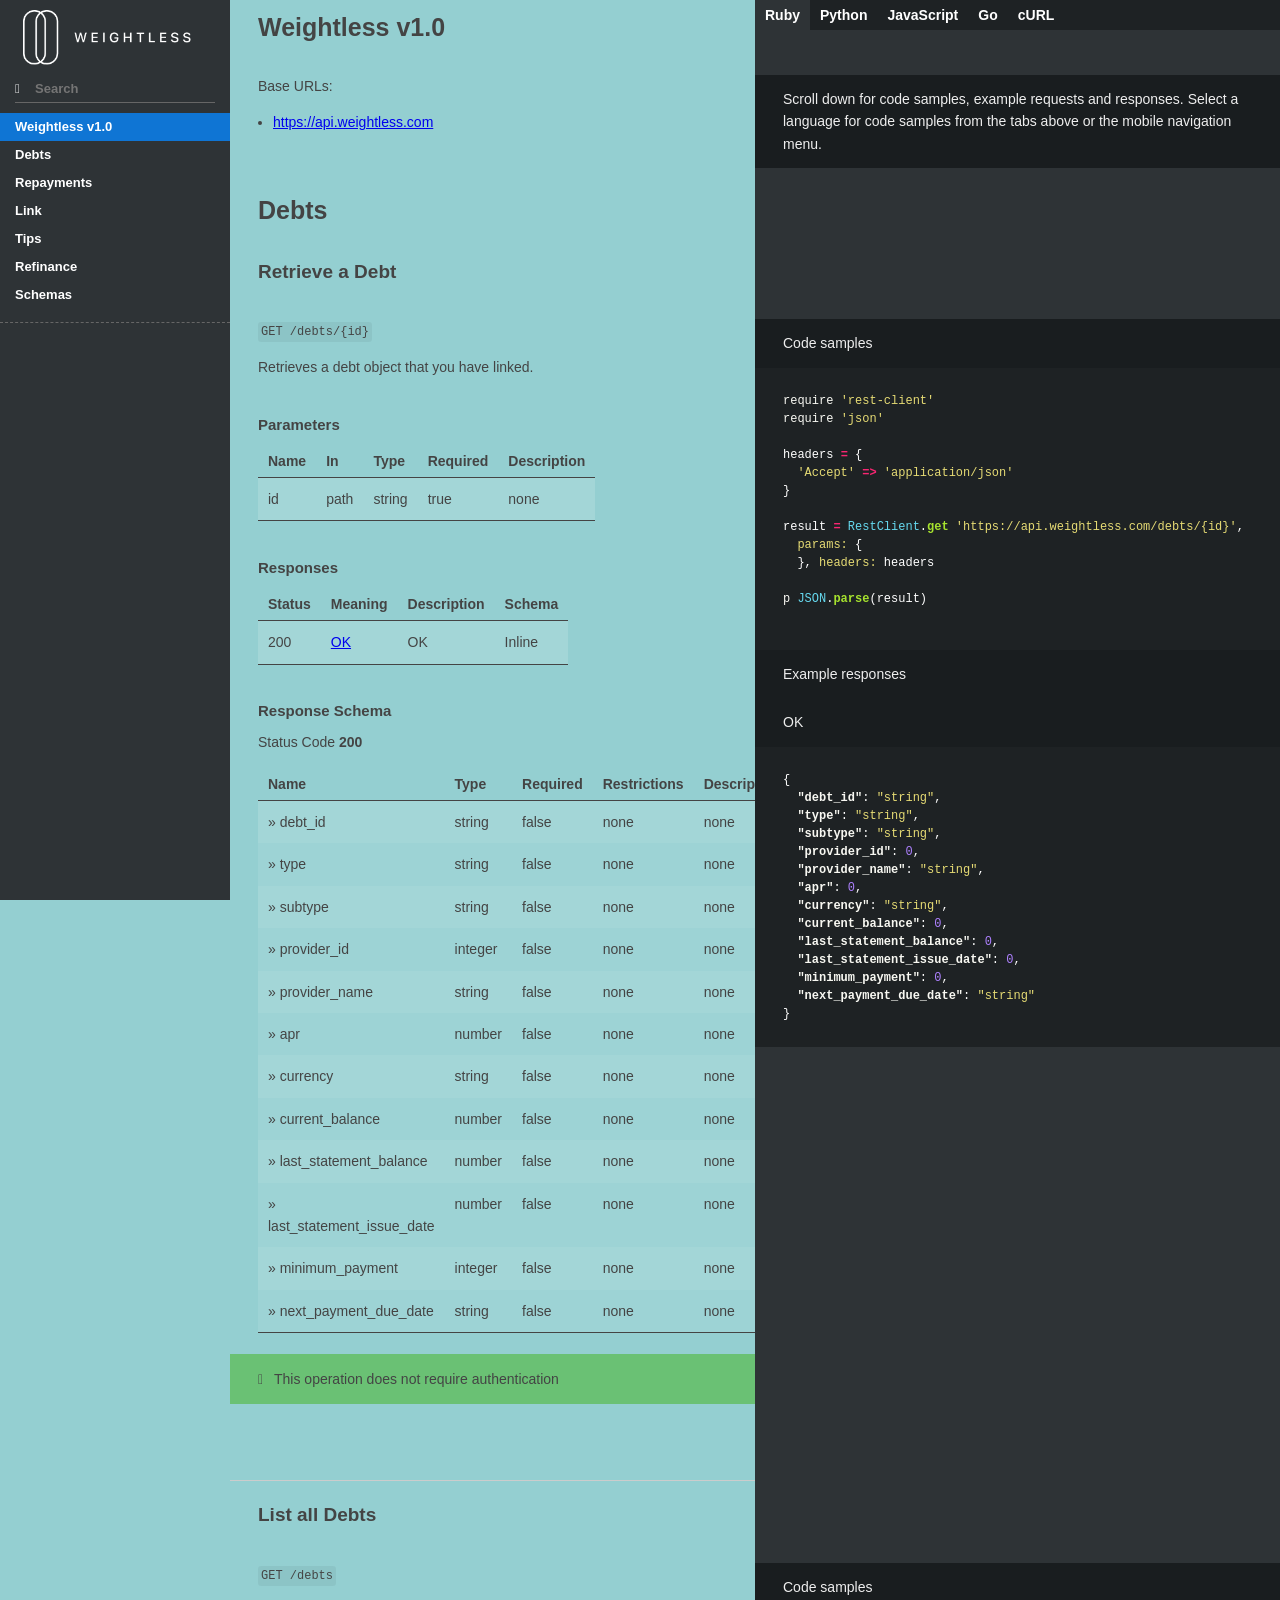
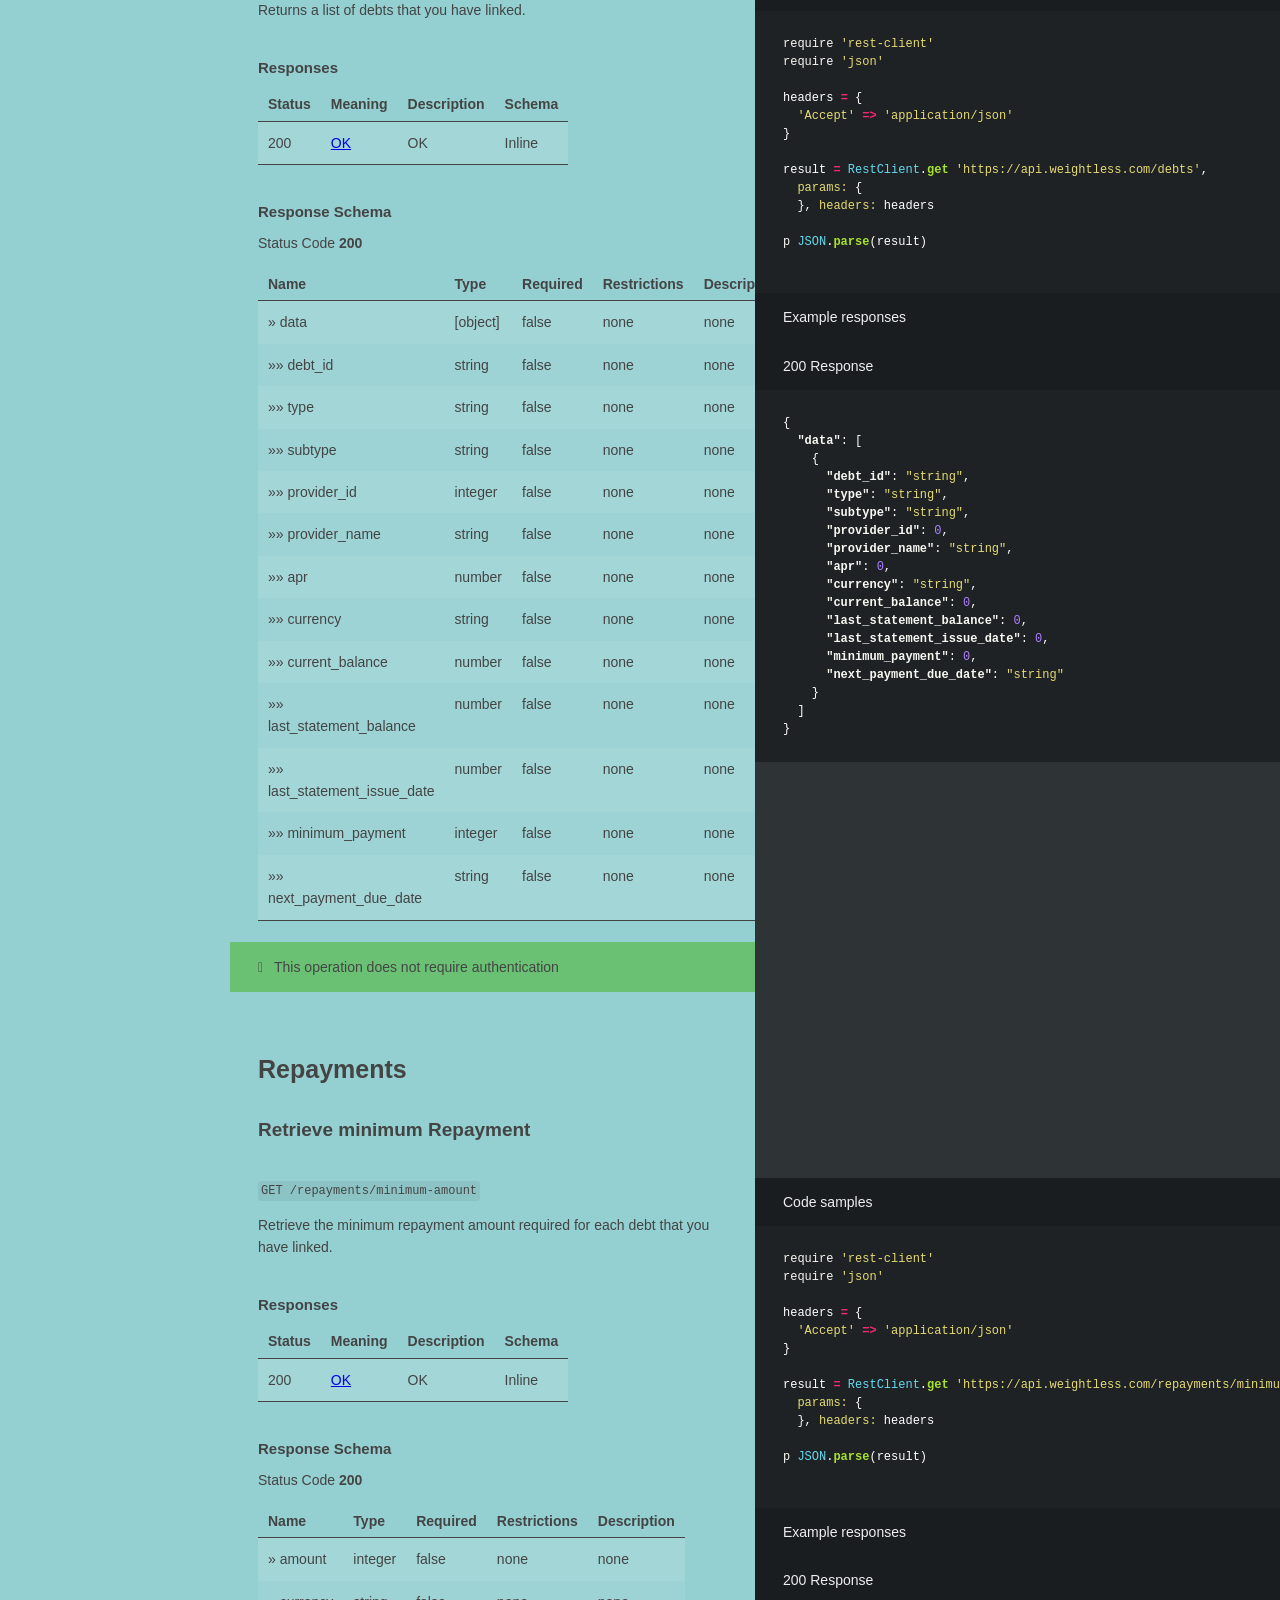
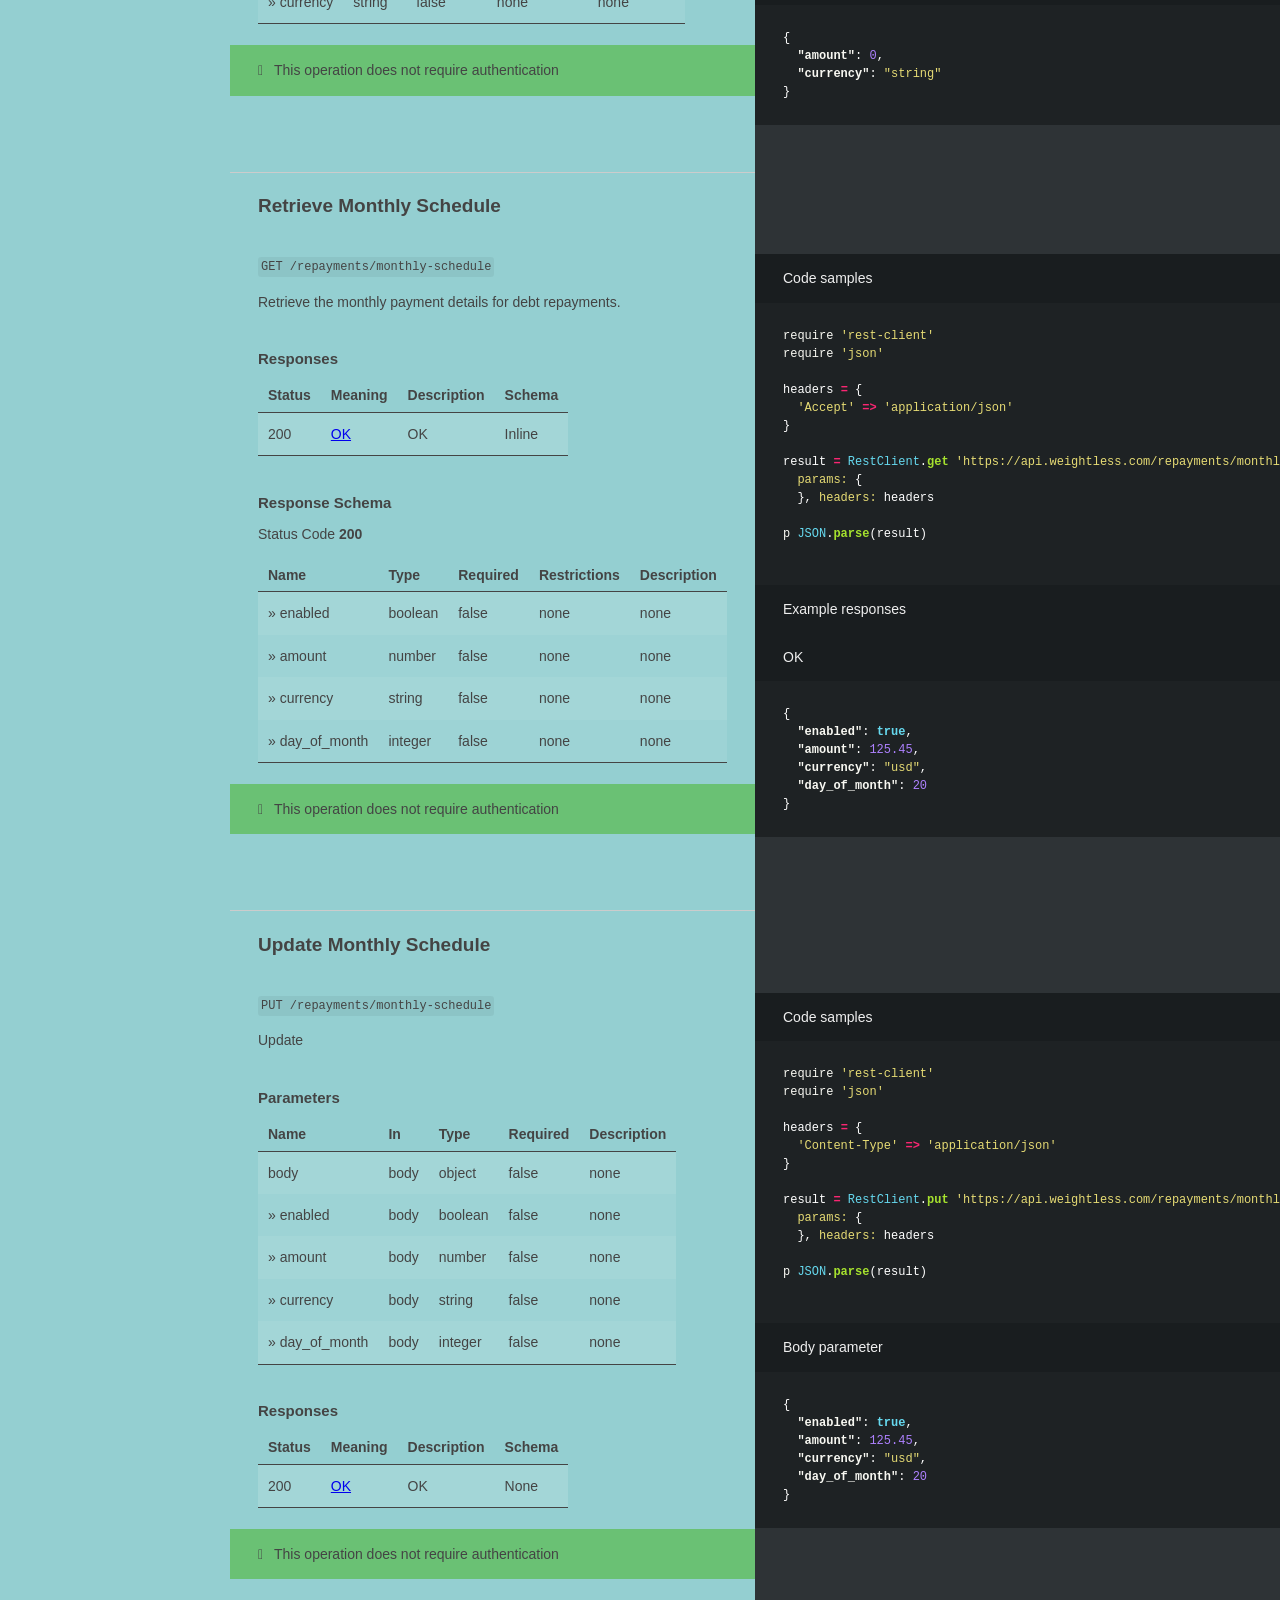
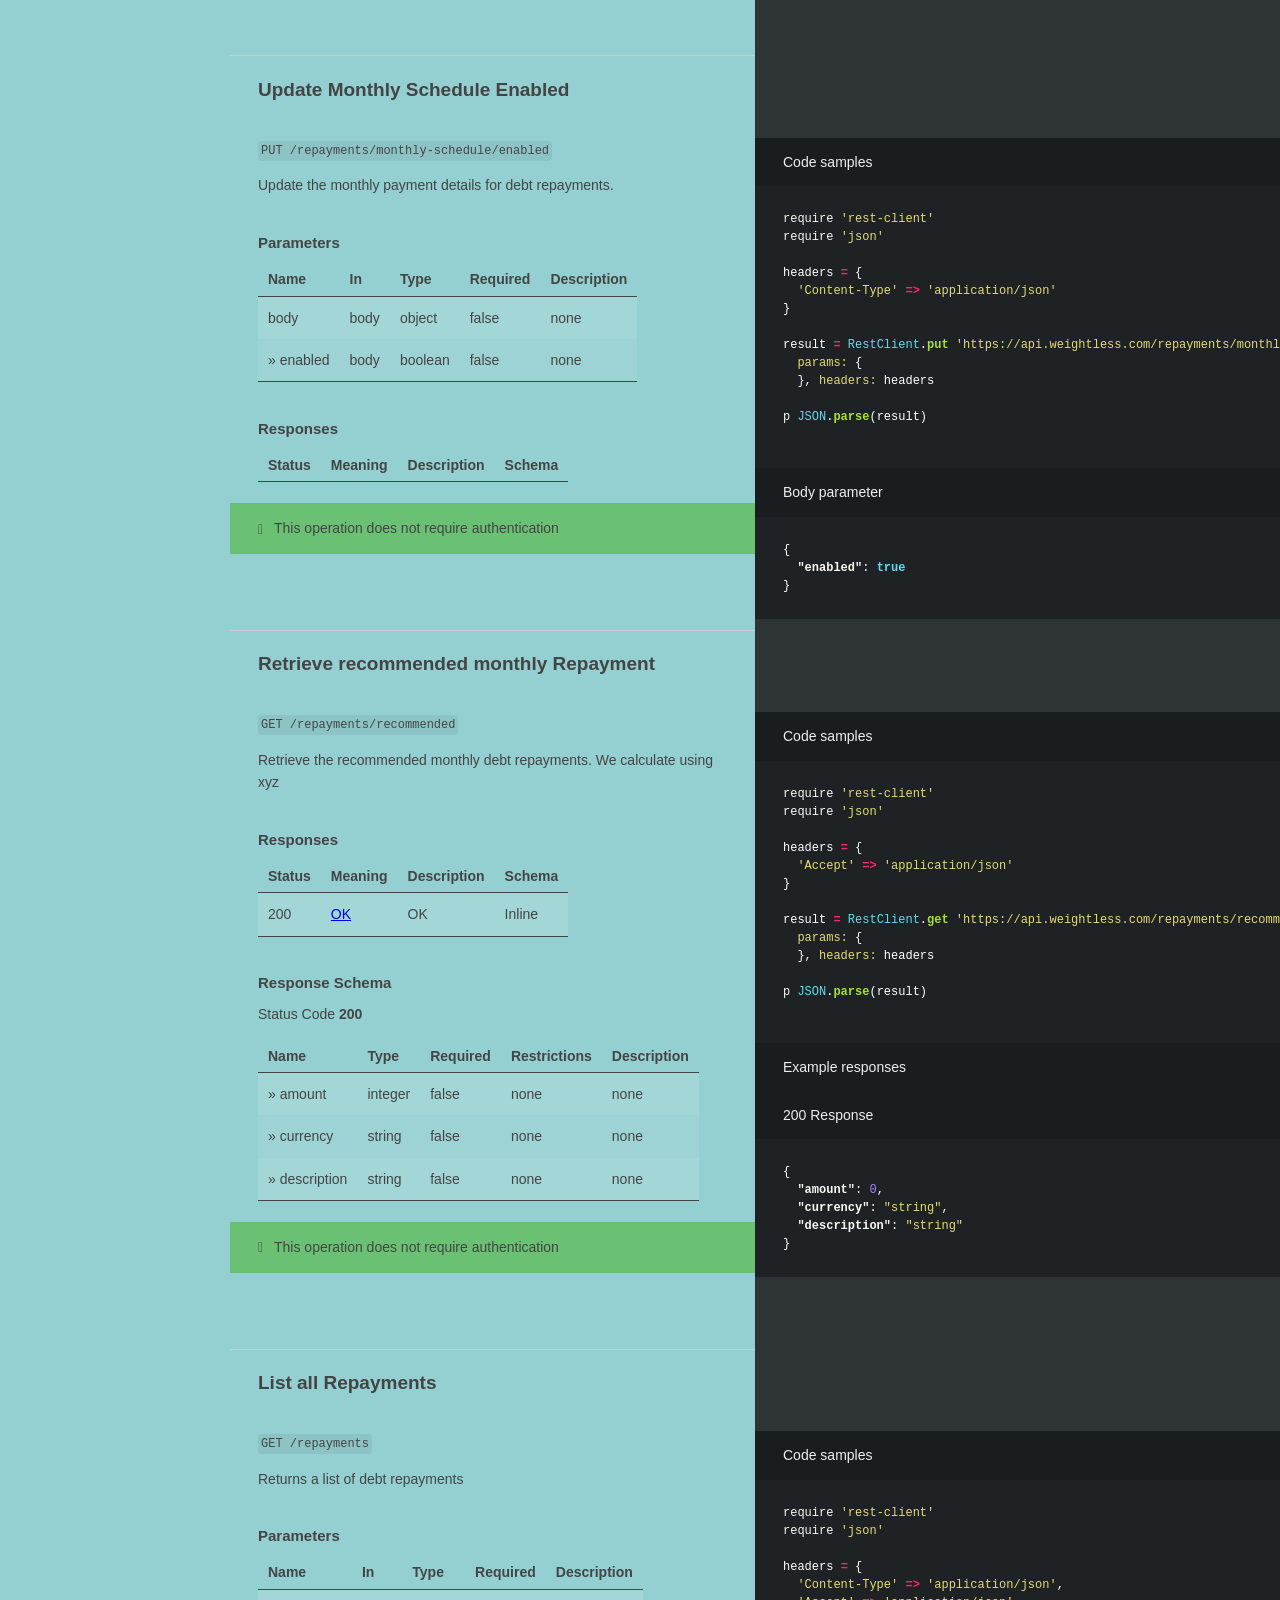
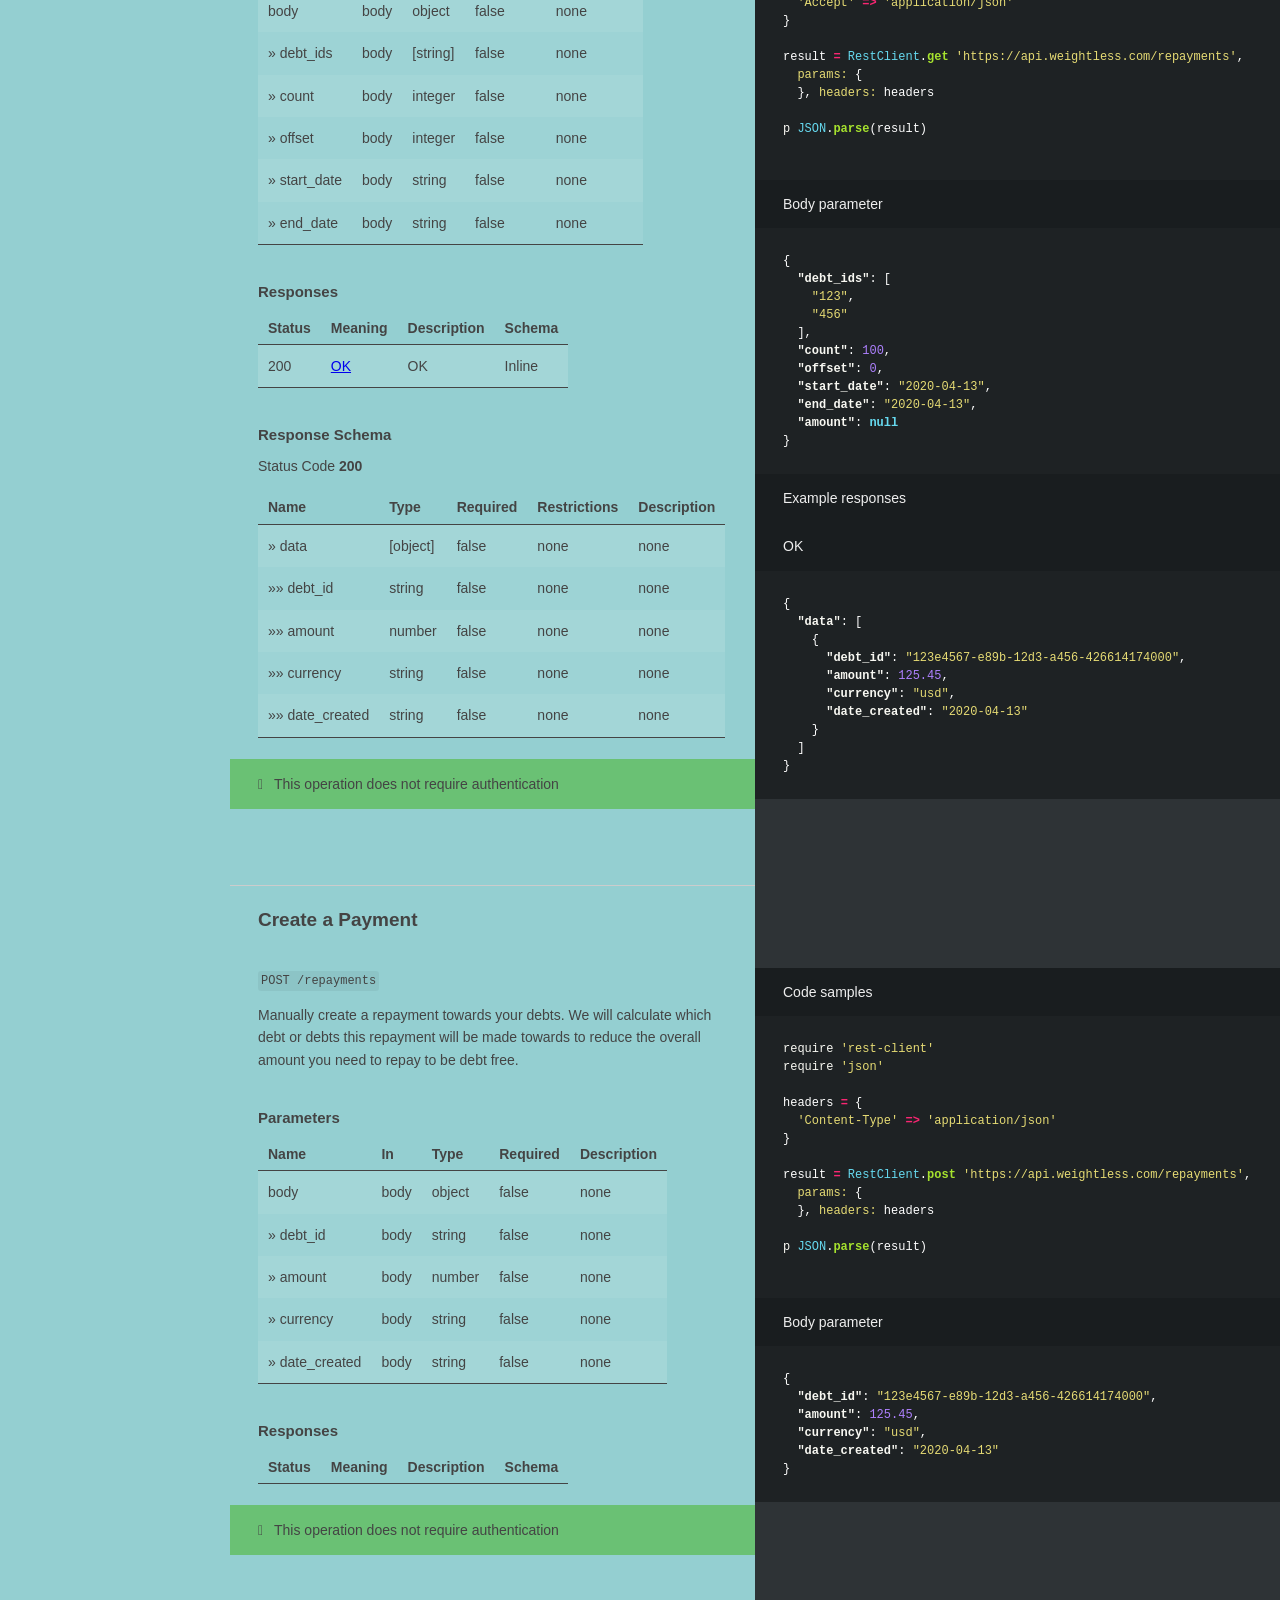
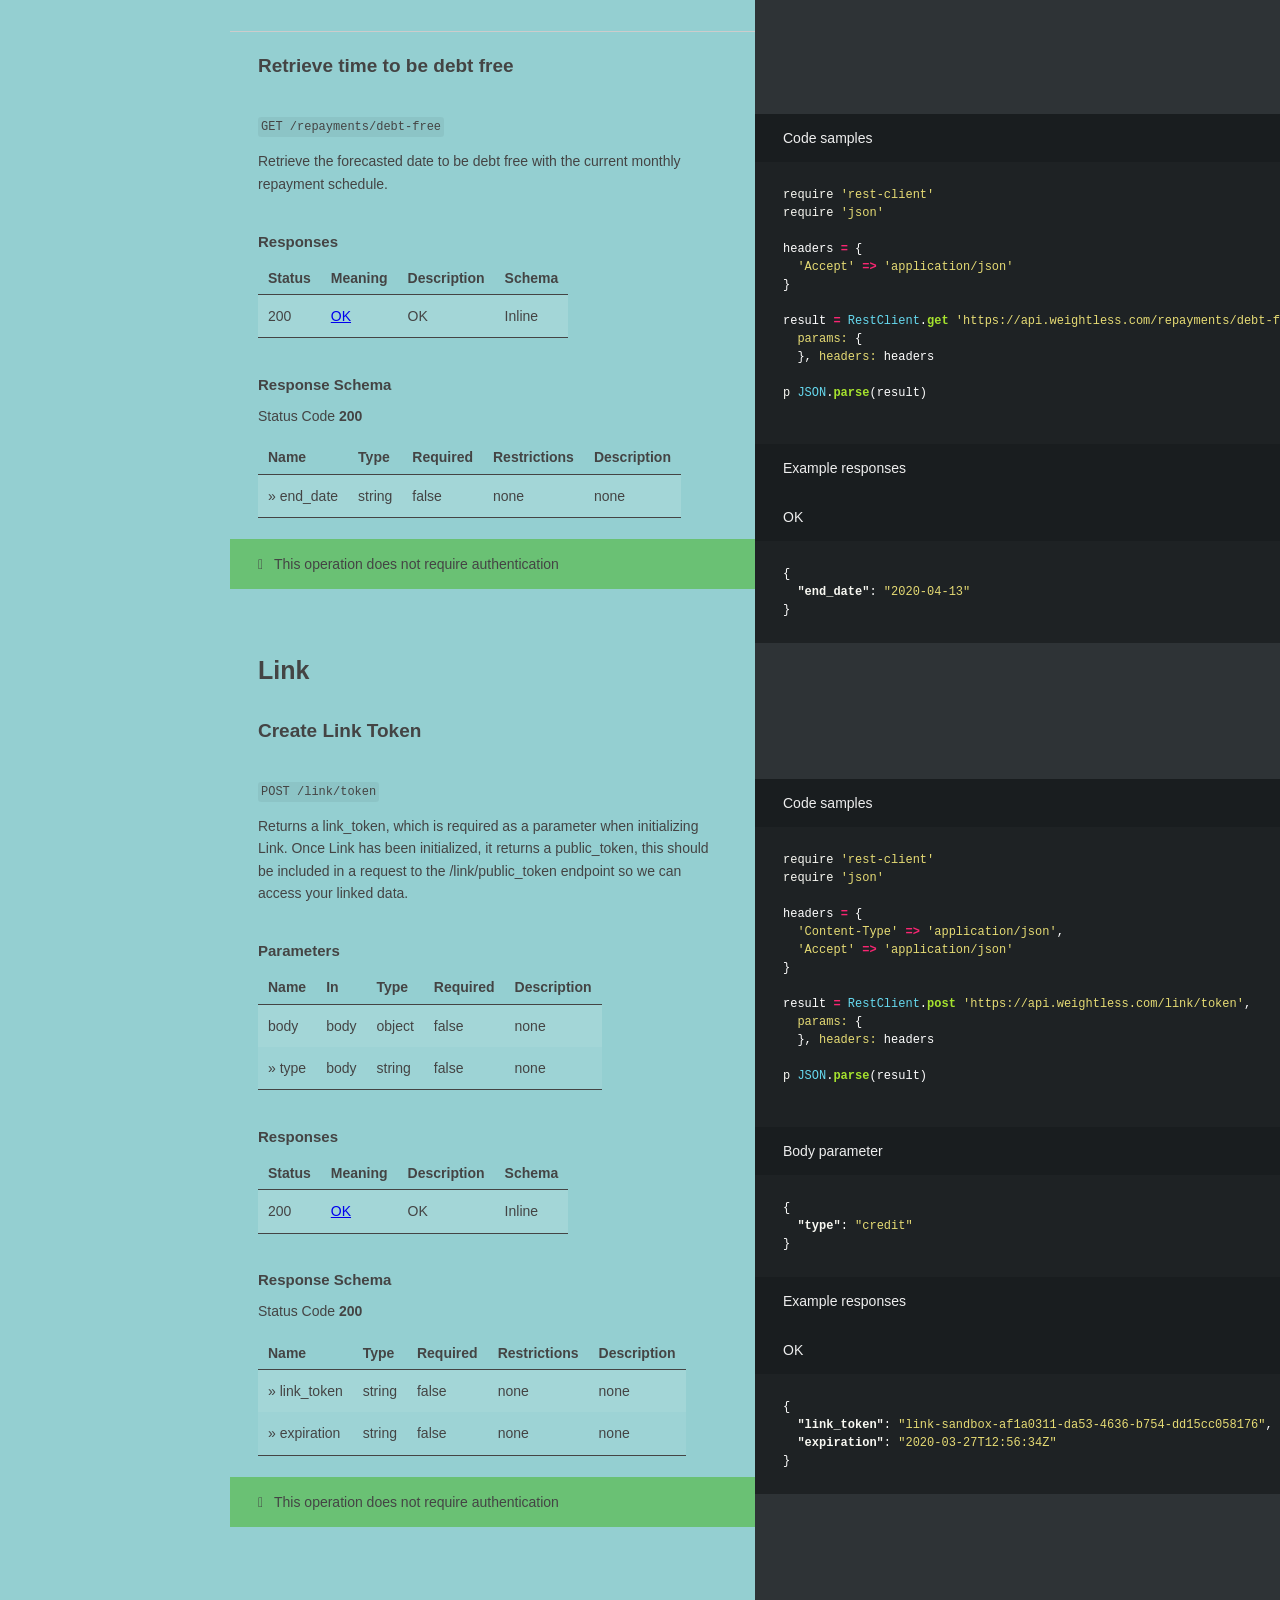
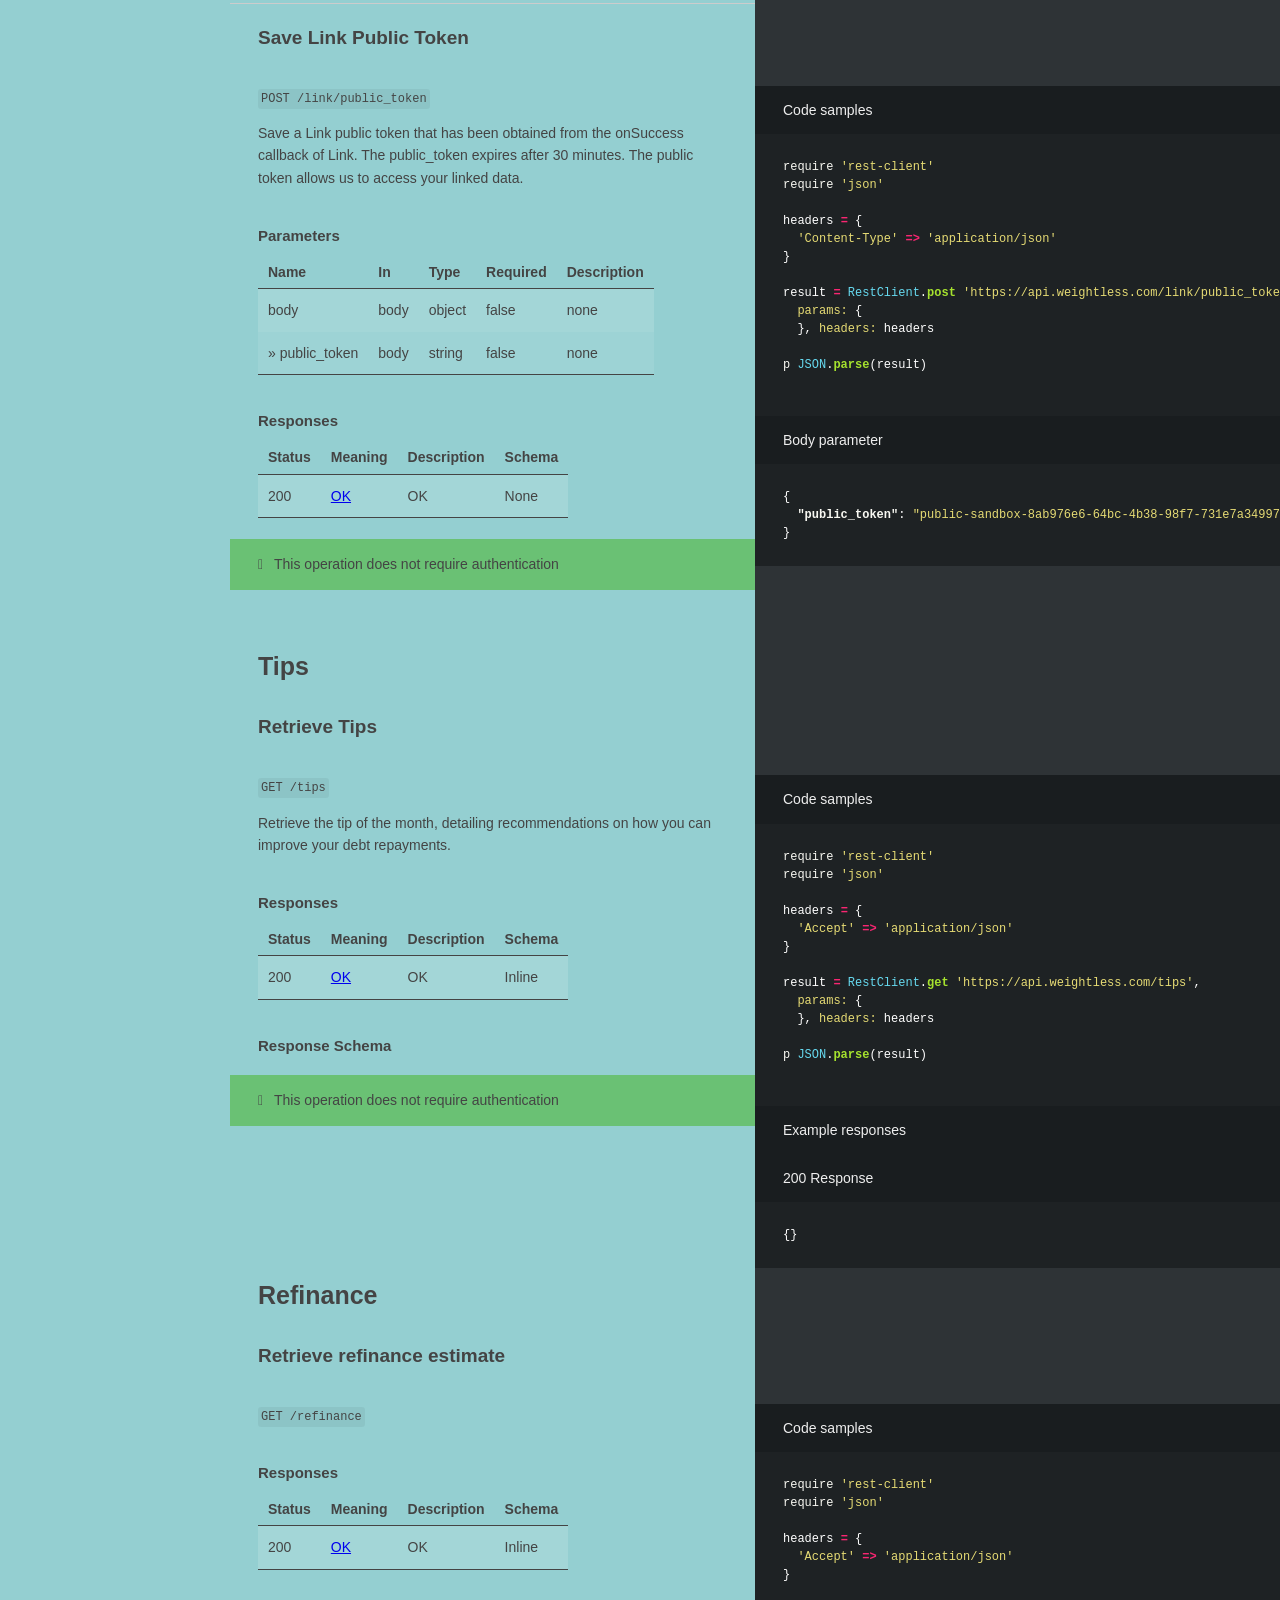
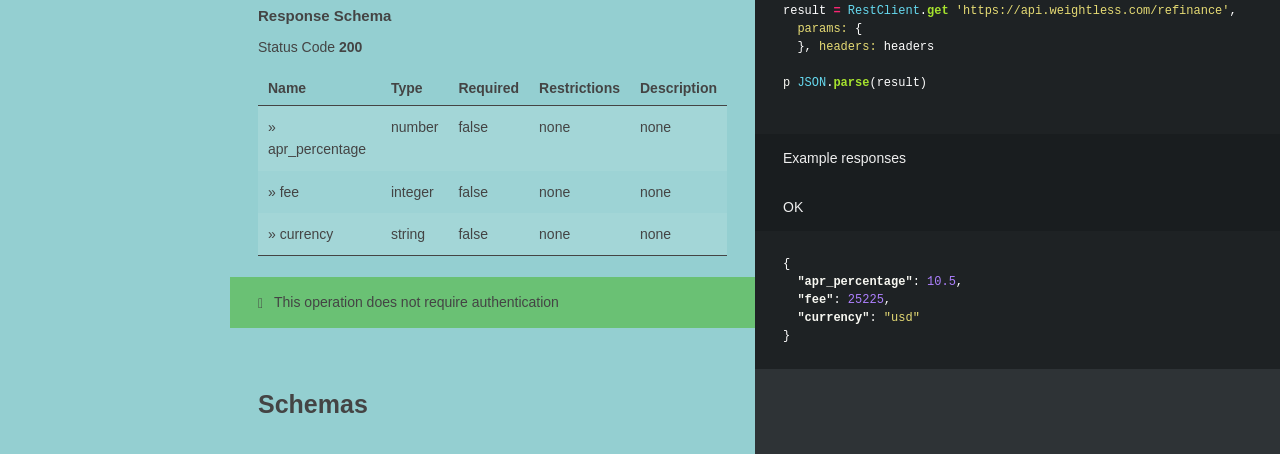
==== commit f25ef34b: "deploy: dcc085c4833721bba6067bbf597ae37b4ebc52c7" ====
--- a/index.html
+++ b/index.html
@@ -427,7 +427,7 @@
 <p>Base URLs:</p>
 
 <ul>
-<li><a href="testtesthttps://api.weightless.com">testtesthttps://api.weightless.com</a></li>
+<li><a href="https://api.weightless.com">https://api.weightless.com</a></li>
 </ul>
 
 <h1 id="weightless-debts">Debts</h1>
@@ -444,7 +444,7 @@
   <span class="s1">'Accept'</span> <span class="o">=&gt;</span> <span class="s1">'application/json'</span>
 <span class="p">}</span>
 
-<span class="n">result</span> <span class="o">=</span> <span class="no">RestClient</span><span class="p">.</span><span class="nf">get</span> <span class="s1">'testtesthttps://api.weightless.com/debts/{id}'</span><span class="p">,</span>
+<span class="n">result</span> <span class="o">=</span> <span class="no">RestClient</span><span class="p">.</span><span class="nf">get</span> <span class="s1">'https://api.weightless.com/debts/{id}'</span><span class="p">,</span>
   <span class="ss">params: </span><span class="p">{</span>
   <span class="p">},</span> <span class="ss">headers: </span><span class="n">headers</span>
 
@@ -455,7 +455,7 @@
   <span class="s">'Accept'</span><span class="p">:</span> <span class="s">'application/json'</span>
 <span class="p">}</span>
 
-<span class="n">r</span> <span class="o">=</span> <span class="n">requests</span><span class="p">.</span><span class="n">get</span><span class="p">(</span><span class="s">'testtesthttps://api.weightless.com/debts/{id}'</span><span class="p">,</span> <span class="n">headers</span> <span class="o">=</span> <span class="n">headers</span><span class="p">)</span>
+<span class="n">r</span> <span class="o">=</span> <span class="n">requests</span><span class="p">.</span><span class="n">get</span><span class="p">(</span><span class="s">'https://api.weightless.com/debts/{id}'</span><span class="p">,</span> <span class="n">headers</span> <span class="o">=</span> <span class="n">headers</span><span class="p">)</span>
 
 <span class="k">print</span><span class="p">(</span><span class="n">r</span><span class="p">.</span><span class="n">json</span><span class="p">())</span>
 
@@ -464,7 +464,7 @@
   <span class="dl">'</span><span class="s1">Accept</span><span class="dl">'</span><span class="p">:</span><span class="dl">'</span><span class="s1">application/json</span><span class="dl">'</span>
 <span class="p">};</span>
 
-<span class="nx">fetch</span><span class="p">(</span><span class="dl">'</span><span class="s1">testtesthttps://api.weightless.com/debts/{id}</span><span class="dl">'</span><span class="p">,</span>
+<span class="nx">fetch</span><span class="p">(</span><span class="dl">'</span><span class="s1">https://api.weightless.com/debts/{id}</span><span class="dl">'</span><span class="p">,</span>
 <span class="p">{</span>
   <span class="na">method</span><span class="p">:</span> <span class="dl">'</span><span class="s1">GET</span><span class="dl">'</span><span class="p">,</span>
 
@@ -490,7 +490,7 @@
     <span class="p">}</span>
 
     <span class="n">data</span> <span class="o">:=</span> <span class="n">bytes</span><span class="o">.</span><span class="n">NewBuffer</span><span class="p">([]</span><span class="kt">byte</span><span class="p">{</span><span class="n">jsonReq</span><span class="p">})</span>
-    <span class="n">req</span><span class="p">,</span> <span class="n">err</span> <span class="o">:=</span> <span class="n">http</span><span class="o">.</span><span class="n">NewRequest</span><span class="p">(</span><span class="s">"GET"</span><span class="p">,</span> <span class="s">"testtesthttps://api.weightless.com/debts/{id}"</span><span class="p">,</span> <span class="n">data</span><span class="p">)</span>
+    <span class="n">req</span><span class="p">,</span> <span class="n">err</span> <span class="o">:=</span> <span class="n">http</span><span class="o">.</span><span class="n">NewRequest</span><span class="p">(</span><span class="s">"GET"</span><span class="p">,</span> <span class="s">"https://api.weightless.com/debts/{id}"</span><span class="p">,</span> <span class="n">data</span><span class="p">)</span>
     <span class="n">req</span><span class="o">.</span><span class="n">Header</span> <span class="o">=</span> <span class="n">headers</span>
 
     <span class="n">client</span> <span class="o">:=</span> <span class="o">&amp;</span><span class="n">http</span><span class="o">.</span><span class="n">Client</span><span class="p">{}</span>
@@ -499,7 +499,7 @@
 <span class="p">}</span>
 
 </code></pre></div><div class="highlight"><pre class="highlight shell tab-shell"><code><span class="c"># You can also use wget</span>
-curl <span class="nt">-X</span> GET testtesthttps://api.weightless.com/debts/<span class="o">{</span><span class="nb">id</span><span class="o">}</span> <span class="se">\</span>
+curl <span class="nt">-X</span> GET https://api.weightless.com/debts/<span class="o">{</span><span class="nb">id</span><span class="o">}</span> <span class="se">\</span>
   <span class="nt">-H</span> <span class="s1">'Accept: application/json'</span>
 
 </code></pre></div>
@@ -680,7 +680,7 @@
   <span class="s1">'Accept'</span> <span class="o">=&gt;</span> <span class="s1">'application/json'</span>
 <span class="p">}</span>
 
-<span class="n">result</span> <span class="o">=</span> <span class="no">RestClient</span><span class="p">.</span><span class="nf">get</span> <span class="s1">'testtesthttps://api.weightless.com/debts'</span><span class="p">,</span>
+<span class="n">result</span> <span class="o">=</span> <span class="no">RestClient</span><span class="p">.</span><span class="nf">get</span> <span class="s1">'https://api.weightless.com/debts'</span><span class="p">,</span>
   <span class="ss">params: </span><span class="p">{</span>
   <span class="p">},</span> <span class="ss">headers: </span><span class="n">headers</span>
 
@@ -691,7 +691,7 @@
   <span class="s">'Accept'</span><span class="p">:</span> <span class="s">'application/json'</span>
 <span class="p">}</span>
 
-<span class="n">r</span> <span class="o">=</span> <span class="n">requests</span><span class="p">.</span><span class="n">get</span><span class="p">(</span><span class="s">'testtesthttps://api.weightless.com/debts'</span><span class="p">,</span> <span class="n">headers</span> <span class="o">=</span> <span class="n">headers</span><span class="p">)</span>
+<span class="n">r</span> <span class="o">=</span> <span class="n">requests</span><span class="p">.</span><span class="n">get</span><span class="p">(</span><span class="s">'https://api.weightless.com/debts'</span><span class="p">,</span> <span class="n">headers</span> <span class="o">=</span> <span class="n">headers</span><span class="p">)</span>
 
 <span class="k">print</span><span class="p">(</span><span class="n">r</span><span class="p">.</span><span class="n">json</span><span class="p">())</span>
 
@@ -700,7 +700,7 @@
   <span class="dl">'</span><span class="s1">Accept</span><span class="dl">'</span><span class="p">:</span><span class="dl">'</span><span class="s1">application/json</span><span class="dl">'</span>
 <span class="p">};</span>
 
-<span class="nx">fetch</span><span class="p">(</span><span class="dl">'</span><span class="s1">testtesthttps://api.weightless.com/debts</span><span class="dl">'</span><span class="p">,</span>
+<span class="nx">fetch</span><span class="p">(</span><span class="dl">'</span><span class="s1">https://api.weightless.com/debts</span><span class="dl">'</span><span class="p">,</span>
 <span class="p">{</span>
   <span class="na">method</span><span class="p">:</span> <span class="dl">'</span><span class="s1">GET</span><span class="dl">'</span><span class="p">,</span>
 
@@ -726,7 +726,7 @@
     <span class="p">}</span>
 
     <span class="n">data</span> <span class="o">:=</span> <span class="n">bytes</span><span class="o">.</span><span class="n">NewBuffer</span><span class="p">([]</span><span class="kt">byte</span><span class="p">{</span><span class="n">jsonReq</span><span class="p">})</span>
-    <span class="n">req</span><span class="p">,</span> <span class="n">err</span> <span class="o">:=</span> <span class="n">http</span><span class="o">.</span><span class="n">NewRequest</span><span class="p">(</span><span class="s">"GET"</span><span class="p">,</span> <span class="s">"testtesthttps://api.weightless.com/debts"</span><span class="p">,</span> <span class="n">data</span><span class="p">)</span>
+    <span class="n">req</span><span class="p">,</span> <span class="n">err</span> <span class="o">:=</span> <span class="n">http</span><span class="o">.</span><span class="n">NewRequest</span><span class="p">(</span><span class="s">"GET"</span><span class="p">,</span> <span class="s">"https://api.weightless.com/debts"</span><span class="p">,</span> <span class="n">data</span><span class="p">)</span>
     <span class="n">req</span><span class="o">.</span><span class="n">Header</span> <span class="o">=</span> <span class="n">headers</span>
 
     <span class="n">client</span> <span class="o">:=</span> <span class="o">&amp;</span><span class="n">http</span><span class="o">.</span><span class="n">Client</span><span class="p">{}</span>
@@ -735,7 +735,7 @@
 <span class="p">}</span>
 
 </code></pre></div><div class="highlight"><pre class="highlight shell tab-shell"><code><span class="c"># You can also use wget</span>
-curl <span class="nt">-X</span> GET testtesthttps://api.weightless.com/debts <span class="se">\</span>
+curl <span class="nt">-X</span> GET https://api.weightless.com/debts <span class="se">\</span>
   <span class="nt">-H</span> <span class="s1">'Accept: application/json'</span>
 
 </code></pre></div>
@@ -909,7 +909,7 @@
   <span class="s1">'Accept'</span> <span class="o">=&gt;</span> <span class="s1">'application/json'</span>
 <span class="p">}</span>
 
-<span class="n">result</span> <span class="o">=</span> <span class="no">RestClient</span><span class="p">.</span><span class="nf">get</span> <span class="s1">'testtesthttps://api.weightless.com/repayments/minimum-amount'</span><span class="p">,</span>
+<span class="n">result</span> <span class="o">=</span> <span class="no">RestClient</span><span class="p">.</span><span class="nf">get</span> <span class="s1">'https://api.weightless.com/repayments/minimum-amount'</span><span class="p">,</span>
   <span class="ss">params: </span><span class="p">{</span>
   <span class="p">},</span> <span class="ss">headers: </span><span class="n">headers</span>
 
@@ -920,7 +920,7 @@
   <span class="s">'Accept'</span><span class="p">:</span> <span class="s">'application/json'</span>
 <span class="p">}</span>
 
-<span class="n">r</span> <span class="o">=</span> <span class="n">requests</span><span class="p">.</span><span class="n">get</span><span class="p">(</span><span class="s">'testtesthttps://api.weightless.com/repayments/minimum-amount'</span><span class="p">,</span> <span class="n">headers</span> <span class="o">=</span> <span class="n">headers</span><span class="p">)</span>
+<span class="n">r</span> <span class="o">=</span> <span class="n">requests</span><span class="p">.</span><span class="n">get</span><span class="p">(</span><span class="s">'https://api.weightless.com/repayments/minimum-amount'</span><span class="p">,</span> <span class="n">headers</span> <span class="o">=</span> <span class="n">headers</span><span class="p">)</span>
 
 <span class="k">print</span><span class="p">(</span><span class="n">r</span><span class="p">.</span><span class="n">json</span><span class="p">())</span>
 
@@ -929,7 +929,7 @@
   <span class="dl">'</span><span class="s1">Accept</span><span class="dl">'</span><span class="p">:</span><span class="dl">'</span><span class="s1">application/json</span><span class="dl">'</span>
 <span class="p">};</span>
 
-<span class="nx">fetch</span><span class="p">(</span><span class="dl">'</span><span class="s1">testtesthttps://api.weightless.com/repayments/minimum-amount</span><span class="dl">'</span><span class="p">,</span>
+<span class="nx">fetch</span><span class="p">(</span><span class="dl">'</span><span class="s1">https://api.weightless.com/repayments/minimum-amount</span><span class="dl">'</span><span class="p">,</span>
 <span class="p">{</span>
   <span class="na">method</span><span class="p">:</span> <span class="dl">'</span><span class="s1">GET</span><span class="dl">'</span><span class="p">,</span>
 
@@ -955,7 +955,7 @@
     <span class="p">}</span>
 
     <span class="n">data</span> <span class="o">:=</span> <span class="n">bytes</span><span class="o">.</span><span class="n">NewBuffer</span><span class="p">([]</span><span class="kt">byte</span><span class="p">{</span><span class="n">jsonReq</span><span class="p">})</span>
-    <span class="n">req</span><span class="p">,</span> <span class="n">err</span> <span class="o">:=</span> <span class="n">http</span><span class="o">.</span><span class="n">NewRequest</span><span class="p">(</span><span class="s">"GET"</span><span class="p">,</span> <span class="s">"testtesthttps://api.weightless.com/repayments/minimum-amount"</span><span class="p">,</span> <span class="n">data</span><span class="p">)</span>
+    <span class="n">req</span><span class="p">,</span> <span class="n">err</span> <span class="o">:=</span> <span class="n">http</span><span class="o">.</span><span class="n">NewRequest</span><span class="p">(</span><span class="s">"GET"</span><span class="p">,</span> <span class="s">"https://api.weightless.com/repayments/minimum-amount"</span><span class="p">,</span> <span class="n">data</span><span class="p">)</span>
     <span class="n">req</span><span class="o">.</span><span class="n">Header</span> <span class="o">=</span> <span class="n">headers</span>
 
     <span class="n">client</span> <span class="o">:=</span> <span class="o">&amp;</span><span class="n">http</span><span class="o">.</span><span class="n">Client</span><span class="p">{}</span>
@@ -964,7 +964,7 @@
 <span class="p">}</span>
 
 </code></pre></div><div class="highlight"><pre class="highlight shell tab-shell"><code><span class="c"># You can also use wget</span>
-curl <span class="nt">-X</span> GET testtesthttps://api.weightless.com/repayments/minimum-amount <span class="se">\</span>
+curl <span class="nt">-X</span> GET https://api.weightless.com/repayments/minimum-amount <span class="se">\</span>
   <span class="nt">-H</span> <span class="s1">'Accept: application/json'</span>
 
 </code></pre></div>
@@ -1045,7 +1045,7 @@
   <span class="s1">'Accept'</span> <span class="o">=&gt;</span> <span class="s1">'application/json'</span>
 <span class="p">}</span>
 
-<span class="n">result</span> <span class="o">=</span> <span class="no">RestClient</span><span class="p">.</span><span class="nf">get</span> <span class="s1">'testtesthttps://api.weightless.com/repayments/monthly-schedule'</span><span class="p">,</span>
+<span class="n">result</span> <span class="o">=</span> <span class="no">RestClient</span><span class="p">.</span><span class="nf">get</span> <span class="s1">'https://api.weightless.com/repayments/monthly-schedule'</span><span class="p">,</span>
   <span class="ss">params: </span><span class="p">{</span>
   <span class="p">},</span> <span class="ss">headers: </span><span class="n">headers</span>
 
@@ -1056,7 +1056,7 @@
   <span class="s">'Accept'</span><span class="p">:</span> <span class="s">'application/json'</span>
 <span class="p">}</span>
 
-<span class="n">r</span> <span class="o">=</span> <span class="n">requests</span><span class="p">.</span><span class="n">get</span><span class="p">(</span><span class="s">'testtesthttps://api.weightless.com/repayments/monthly-schedule'</span><span class="p">,</span> <span class="n">headers</span> <span class="o">=</span> <span class="n">headers</span><span class="p">)</span>
+<span class="n">r</span> <span class="o">=</span> <span class="n">requests</span><span class="p">.</span><span class="n">get</span><span class="p">(</span><span class="s">'https://api.weightless.com/repayments/monthly-schedule'</span><span class="p">,</span> <span class="n">headers</span> <span class="o">=</span> <span class="n">headers</span><span class="p">)</span>
 
 <span class="k">print</span><span class="p">(</span><span class="n">r</span><span class="p">.</span><span class="n">json</span><span class="p">())</span>
 
@@ -1065,7 +1065,7 @@
   <span class="dl">'</span><span class="s1">Accept</span><span class="dl">'</span><span class="p">:</span><span class="dl">'</span><span class="s1">application/json</span><span class="dl">'</span>
 <span class="p">};</span>
 
-<span class="nx">fetch</span><span class="p">(</span><span class="dl">'</span><span class="s1">testtesthttps://api.weightless.com/repayments/monthly-schedule</span><span class="dl">'</span><span class="p">,</span>
+<span class="nx">fetch</span><span class="p">(</span><span class="dl">'</span><span class="s1">https://api.weightless.com/repayments/monthly-schedule</span><span class="dl">'</span><span class="p">,</span>
 <span class="p">{</span>
   <span class="na">method</span><span class="p">:</span> <span class="dl">'</span><span class="s1">GET</span><span class="dl">'</span><span class="p">,</span>
 
@@ -1091,7 +1091,7 @@
     <span class="p">}</span>
 
     <span class="n">data</span> <span class="o">:=</span> <span class="n">bytes</span><span class="o">.</span><span class="n">NewBuffer</span><span class="p">([]</span><span class="kt">byte</span><span class="p">{</span><span class="n">jsonReq</span><span class="p">})</span>
-    <span class="n">req</span><span class="p">,</span> <span class="n">err</span> <span class="o">:=</span> <span class="n">http</span><span class="o">.</span><span class="n">NewRequest</span><span class="p">(</span><span class="s">"GET"</span><span class="p">,</span> <span class="s">"testtesthttps://api.weightless.com/repayments/monthly-schedule"</span><span class="p">,</span> <span class="n">data</span><span class="p">)</span>
+    <span class="n">req</span><span class="p">,</span> <span class="n">err</span> <span class="o">:=</span> <span class="n">http</span><span class="o">.</span><span class="n">NewRequest</span><span class="p">(</span><span class="s">"GET"</span><span class="p">,</span> <span class="s">"https://api.weightless.com/repayments/monthly-schedule"</span><span class="p">,</span> <span class="n">data</span><span class="p">)</span>
     <span class="n">req</span><span class="o">.</span><span class="n">Header</span> <span class="o">=</span> <span class="n">headers</span>
 
     <span class="n">client</span> <span class="o">:=</span> <span class="o">&amp;</span><span class="n">http</span><span class="o">.</span><span class="n">Client</span><span class="p">{}</span>
@@ -1100,7 +1100,7 @@
 <span class="p">}</span>
 
 </code></pre></div><div class="highlight"><pre class="highlight shell tab-shell"><code><span class="c"># You can also use wget</span>
-curl <span class="nt">-X</span> GET testtesthttps://api.weightless.com/repayments/monthly-schedule <span class="se">\</span>
+curl <span class="nt">-X</span> GET https://api.weightless.com/repayments/monthly-schedule <span class="se">\</span>
   <span class="nt">-H</span> <span class="s1">'Accept: application/json'</span>
 
 </code></pre></div>
@@ -1197,7 +1197,7 @@
   <span class="s1">'Content-Type'</span> <span class="o">=&gt;</span> <span class="s1">'application/json'</span>
 <span class="p">}</span>
 
-<span class="n">result</span> <span class="o">=</span> <span class="no">RestClient</span><span class="p">.</span><span class="nf">put</span> <span class="s1">'testtesthttps://api.weightless.com/repayments/monthly-schedule'</span><span class="p">,</span>
+<span class="n">result</span> <span class="o">=</span> <span class="no">RestClient</span><span class="p">.</span><span class="nf">put</span> <span class="s1">'https://api.weightless.com/repayments/monthly-schedule'</span><span class="p">,</span>
   <span class="ss">params: </span><span class="p">{</span>
   <span class="p">},</span> <span class="ss">headers: </span><span class="n">headers</span>
 
@@ -1208,7 +1208,7 @@
   <span class="s">'Content-Type'</span><span class="p">:</span> <span class="s">'application/json'</span>
 <span class="p">}</span>
 
-<span class="n">r</span> <span class="o">=</span> <span class="n">requests</span><span class="p">.</span><span class="n">put</span><span class="p">(</span><span class="s">'testtesthttps://api.weightless.com/repayments/monthly-schedule'</span><span class="p">,</span> <span class="n">headers</span> <span class="o">=</span> <span class="n">headers</span><span class="p">)</span>
+<span class="n">r</span> <span class="o">=</span> <span class="n">requests</span><span class="p">.</span><span class="n">put</span><span class="p">(</span><span class="s">'https://api.weightless.com/repayments/monthly-schedule'</span><span class="p">,</span> <span class="n">headers</span> <span class="o">=</span> <span class="n">headers</span><span class="p">)</span>
 
 <span class="k">print</span><span class="p">(</span><span class="n">r</span><span class="p">.</span><span class="n">json</span><span class="p">())</span>
 
@@ -1222,7 +1222,7 @@
   <span class="dl">'</span><span class="s1">Content-Type</span><span class="dl">'</span><span class="p">:</span><span class="dl">'</span><span class="s1">application/json</span><span class="dl">'</span>
 <span class="p">};</span>
 
-<span class="nx">fetch</span><span class="p">(</span><span class="dl">'</span><span class="s1">testtesthttps://api.weightless.com/repayments/monthly-schedule</span><span class="dl">'</span><span class="p">,</span>
+<span class="nx">fetch</span><span class="p">(</span><span class="dl">'</span><span class="s1">https://api.weightless.com/repayments/monthly-schedule</span><span class="dl">'</span><span class="p">,</span>
 <span class="p">{</span>
   <span class="na">method</span><span class="p">:</span> <span class="dl">'</span><span class="s1">PUT</span><span class="dl">'</span><span class="p">,</span>
   <span class="na">body</span><span class="p">:</span> <span class="nx">inputBody</span><span class="p">,</span>
@@ -1248,7 +1248,7 @@
     <span class="p">}</span>
 
     <span class="n">data</span> <span class="o">:=</span> <span class="n">bytes</span><span class="o">.</span><span class="n">NewBuffer</span><span class="p">([]</span><span class="kt">byte</span><span class="p">{</span><span class="n">jsonReq</span><span class="p">})</span>
-    <span class="n">req</span><span class="p">,</span> <span class="n">err</span> <span class="o">:=</span> <span class="n">http</span><span class="o">.</span><span class="n">NewRequest</span><span class="p">(</span><span class="s">"PUT"</span><span class="p">,</span> <span class="s">"testtesthttps://api.weightless.com/repayments/monthly-schedule"</span><span class="p">,</span> <span class="n">data</span><span class="p">)</span>
+    <span class="n">req</span><span class="p">,</span> <span class="n">err</span> <span class="o">:=</span> <span class="n">http</span><span class="o">.</span><span class="n">NewRequest</span><span class="p">(</span><span class="s">"PUT"</span><span class="p">,</span> <span class="s">"https://api.weightless.com/repayments/monthly-schedule"</span><span class="p">,</span> <span class="n">data</span><span class="p">)</span>
     <span class="n">req</span><span class="o">.</span><span class="n">Header</span> <span class="o">=</span> <span class="n">headers</span>
 
     <span class="n">client</span> <span class="o">:=</span> <span class="o">&amp;</span><span class="n">http</span><span class="o">.</span><span class="n">Client</span><span class="p">{}</span>
@@ -1257,7 +1257,7 @@
 <span class="p">}</span>
 
 </code></pre></div><div class="highlight"><pre class="highlight shell tab-shell"><code><span class="c"># You can also use wget</span>
-curl <span class="nt">-X</span> PUT testtesthttps://api.weightless.com/repayments/monthly-schedule <span class="se">\</span>
+curl <span class="nt">-X</span> PUT https://api.weightless.com/repayments/monthly-schedule <span class="se">\</span>
   <span class="nt">-H</span> <span class="s1">'Content-Type: application/json'</span>
 
 </code></pre></div>
@@ -1357,7 +1357,7 @@
   <span class="s1">'Content-Type'</span> <span class="o">=&gt;</span> <span class="s1">'application/json'</span>
 <span class="p">}</span>
 
-<span class="n">result</span> <span class="o">=</span> <span class="no">RestClient</span><span class="p">.</span><span class="nf">put</span> <span class="s1">'testtesthttps://api.weightless.com/repayments/monthly-schedule/enabled'</span><span class="p">,</span>
+<span class="n">result</span> <span class="o">=</span> <span class="no">RestClient</span><span class="p">.</span><span class="nf">put</span> <span class="s1">'https://api.weightless.com/repayments/monthly-schedule/enabled'</span><span class="p">,</span>
   <span class="ss">params: </span><span class="p">{</span>
   <span class="p">},</span> <span class="ss">headers: </span><span class="n">headers</span>
 
@@ -1368,7 +1368,7 @@
   <span class="s">'Content-Type'</span><span class="p">:</span> <span class="s">'application/json'</span>
 <span class="p">}</span>
 
-<span class="n">r</span> <span class="o">=</span> <span class="n">requests</span><span class="p">.</span><span class="n">put</span><span class="p">(</span><span class="s">'testtesthttps://api.weightless.com/repayments/monthly-schedule/enabled'</span><span class="p">,</span> <span class="n">headers</span> <span class="o">=</span> <span class="n">headers</span><span class="p">)</span>
+<span class="n">r</span> <span class="o">=</span> <span class="n">requests</span><span class="p">.</span><span class="n">put</span><span class="p">(</span><span class="s">'https://api.weightless.com/repayments/monthly-schedule/enabled'</span><span class="p">,</span> <span class="n">headers</span> <span class="o">=</span> <span class="n">headers</span><span class="p">)</span>
 
 <span class="k">print</span><span class="p">(</span><span class="n">r</span><span class="p">.</span><span class="n">json</span><span class="p">())</span>
 
@@ -1379,7 +1379,7 @@
   <span class="dl">'</span><span class="s1">Content-Type</span><span class="dl">'</span><span class="p">:</span><span class="dl">'</span><span class="s1">application/json</span><span class="dl">'</span>
 <span class="p">};</span>
 
-<span class="nx">fetch</span><span class="p">(</span><span class="dl">'</span><span class="s1">testtesthttps://api.weightless.com/repayments/monthly-schedule/enabled</span><span class="dl">'</span><span class="p">,</span>
+<span class="nx">fetch</span><span class="p">(</span><span class="dl">'</span><span class="s1">https://api.weightless.com/repayments/monthly-schedule/enabled</span><span class="dl">'</span><span class="p">,</span>
 <span class="p">{</span>
   <span class="na">method</span><span class="p">:</span> <span class="dl">'</span><span class="s1">PUT</span><span class="dl">'</span><span class="p">,</span>
   <span class="na">body</span><span class="p">:</span> <span class="nx">inputBody</span><span class="p">,</span>
@@ -1405,7 +1405,7 @@
     <span class="p">}</span>
 
     <span class="n">data</span> <span class="o">:=</span> <span class="n">bytes</span><span class="o">.</span><span class="n">NewBuffer</span><span class="p">([]</span><span class="kt">byte</span><span class="p">{</span><span class="n">jsonReq</span><span class="p">})</span>
-    <span class="n">req</span><span class="p">,</span> <span class="n">err</span> <span class="o">:=</span> <span class="n">http</span><span class="o">.</span><span class="n">NewRequest</span><span class="p">(</span><span class="s">"PUT"</span><span class="p">,</span> <span class="s">"testtesthttps://api.weightless.com/repayments/monthly-schedule/enabled"</span><span class="p">,</span> <span class="n">data</span><span class="p">)</span>
+    <span class="n">req</span><span class="p">,</span> <span class="n">err</span> <span class="o">:=</span> <span class="n">http</span><span class="o">.</span><span class="n">NewRequest</span><span class="p">(</span><span class="s">"PUT"</span><span class="p">,</span> <span class="s">"https://api.weightless.com/repayments/monthly-schedule/enabled"</span><span class="p">,</span> <span class="n">data</span><span class="p">)</span>
     <span class="n">req</span><span class="o">.</span><span class="n">Header</span> <span class="o">=</span> <span class="n">headers</span>
 
     <span class="n">client</span> <span class="o">:=</span> <span class="o">&amp;</span><span class="n">http</span><span class="o">.</span><span class="n">Client</span><span class="p">{}</span>
@@ -1414,7 +1414,7 @@
 <span class="p">}</span>
 
 </code></pre></div><div class="highlight"><pre class="highlight shell tab-shell"><code><span class="c"># You can also use wget</span>
-curl <span class="nt">-X</span> PUT testtesthttps://api.weightless.com/repayments/monthly-schedule/enabled <span class="se">\</span>
+curl <span class="nt">-X</span> PUT https://api.weightless.com/repayments/monthly-schedule/enabled <span class="se">\</span>
   <span class="nt">-H</span> <span class="s1">'Content-Type: application/json'</span>
 
 </code></pre></div>
@@ -1484,7 +1484,7 @@
   <span class="s1">'Accept'</span> <span class="o">=&gt;</span> <span class="s1">'application/json'</span>
 <span class="p">}</span>
 
-<span class="n">result</span> <span class="o">=</span> <span class="no">RestClient</span><span class="p">.</span><span class="nf">get</span> <span class="s1">'testtesthttps://api.weightless.com/repayments/recommended'</span><span class="p">,</span>
+<span class="n">result</span> <span class="o">=</span> <span class="no">RestClient</span><span class="p">.</span><span class="nf">get</span> <span class="s1">'https://api.weightless.com/repayments/recommended'</span><span class="p">,</span>
   <span class="ss">params: </span><span class="p">{</span>
   <span class="p">},</span> <span class="ss">headers: </span><span class="n">headers</span>
 
@@ -1495,7 +1495,7 @@
   <span class="s">'Accept'</span><span class="p">:</span> <span class="s">'application/json'</span>
 <span class="p">}</span>
 
-<span class="n">r</span> <span class="o">=</span> <span class="n">requests</span><span class="p">.</span><span class="n">get</span><span class="p">(</span><span class="s">'testtesthttps://api.weightless.com/repayments/recommended'</span><span class="p">,</span> <span class="n">headers</span> <span class="o">=</span> <span class="n">headers</span><span class="p">)</span>
+<span class="n">r</span> <span class="o">=</span> <span class="n">requests</span><span class="p">.</span><span class="n">get</span><span class="p">(</span><span class="s">'https://api.weightless.com/repayments/recommended'</span><span class="p">,</span> <span class="n">headers</span> <span class="o">=</span> <span class="n">headers</span><span class="p">)</span>
 
 <span class="k">print</span><span class="p">(</span><span class="n">r</span><span class="p">.</span><span class="n">json</span><span class="p">())</span>
 
@@ -1504,7 +1504,7 @@
   <span class="dl">'</span><span class="s1">Accept</span><span class="dl">'</span><span class="p">:</span><span class="dl">'</span><span class="s1">application/json</span><span class="dl">'</span>
 <span class="p">};</span>
 
-<span class="nx">fetch</span><span class="p">(</span><span class="dl">'</span><span class="s1">testtesthttps://api.weightless.com/repayments/recommended</span><span class="dl">'</span><span class="p">,</span>
+<span class="nx">fetch</span><span class="p">(</span><span class="dl">'</span><span class="s1">https://api.weightless.com/repayments/recommended</span><span class="dl">'</span><span class="p">,</span>
 <span class="p">{</span>
   <span class="na">method</span><span class="p">:</span> <span class="dl">'</span><span class="s1">GET</span><span class="dl">'</span><span class="p">,</span>
 
@@ -1530,7 +1530,7 @@
     <span class="p">}</span>
 
     <span class="n">data</span> <span class="o">:=</span> <span class="n">bytes</span><span class="o">.</span><span class="n">NewBuffer</span><span class="p">([]</span><span class="kt">byte</span><span class="p">{</span><span class="n">jsonReq</span><span class="p">})</span>
-    <span class="n">req</span><span class="p">,</span> <span class="n">err</span> <span class="o">:=</span> <span class="n">http</span><span class="o">.</span><span class="n">NewRequest</span><span class="p">(</span><span class="s">"GET"</span><span class="p">,</span> <span class="s">"testtesthttps://api.weightless.com/repayments/recommended"</span><span class="p">,</span> <span class="n">data</span><span class="p">)</span>
+    <span class="n">req</span><span class="p">,</span> <span class="n">err</span> <span class="o">:=</span> <span class="n">http</span><span class="o">.</span><span class="n">NewRequest</span><span class="p">(</span><span class="s">"GET"</span><span class="p">,</span> <span class="s">"https://api.weightless.com/repayments/recommended"</span><span class="p">,</span> <span class="n">data</span><span class="p">)</span>
     <span class="n">req</span><span class="o">.</span><span class="n">Header</span> <span class="o">=</span> <span class="n">headers</span>
 
     <span class="n">client</span> <span class="o">:=</span> <span class="o">&amp;</span><span class="n">http</span><span class="o">.</span><span class="n">Client</span><span class="p">{}</span>
@@ -1539,7 +1539,7 @@
 <span class="p">}</span>
 
 </code></pre></div><div class="highlight"><pre class="highlight shell tab-shell"><code><span class="c"># You can also use wget</span>
-curl <span class="nt">-X</span> GET testtesthttps://api.weightless.com/repayments/recommended <span class="se">\</span>
+curl <span class="nt">-X</span> GET https://api.weightless.com/repayments/recommended <span class="se">\</span>
   <span class="nt">-H</span> <span class="s1">'Accept: application/json'</span>
 
 </code></pre></div>
@@ -1629,7 +1629,7 @@
   <span class="s1">'Accept'</span> <span class="o">=&gt;</span> <span class="s1">'application/json'</span>
 <span class="p">}</span>
 
-<span class="n">result</span> <span class="o">=</span> <span class="no">RestClient</span><span class="p">.</span><span class="nf">get</span> <span class="s1">'testtesthttps://api.weightless.com/repayments'</span><span class="p">,</span>
+<span class="n">result</span> <span class="o">=</span> <span class="no">RestClient</span><span class="p">.</span><span class="nf">get</span> <span class="s1">'https://api.weightless.com/repayments'</span><span class="p">,</span>
   <span class="ss">params: </span><span class="p">{</span>
   <span class="p">},</span> <span class="ss">headers: </span><span class="n">headers</span>
 
@@ -1641,7 +1641,7 @@
   <span class="s">'Accept'</span><span class="p">:</span> <span class="s">'application/json'</span>
 <span class="p">}</span>
 
-<span class="n">r</span> <span class="o">=</span> <span class="n">requests</span><span class="p">.</span><span class="n">get</span><span class="p">(</span><span class="s">'testtesthttps://api.weightless.com/repayments'</span><span class="p">,</span> <span class="n">headers</span> <span class="o">=</span> <span class="n">headers</span><span class="p">)</span>
+<span class="n">r</span> <span class="o">=</span> <span class="n">requests</span><span class="p">.</span><span class="n">get</span><span class="p">(</span><span class="s">'https://api.weightless.com/repayments'</span><span class="p">,</span> <span class="n">headers</span> <span class="o">=</span> <span class="n">headers</span><span class="p">)</span>
 
 <span class="k">print</span><span class="p">(</span><span class="n">r</span><span class="p">.</span><span class="n">json</span><span class="p">())</span>
 
@@ -1661,7 +1661,7 @@
   <span class="dl">'</span><span class="s1">Accept</span><span class="dl">'</span><span class="p">:</span><span class="dl">'</span><span class="s1">application/json</span><span class="dl">'</span>
 <span class="p">};</span>
 
-<span class="nx">fetch</span><span class="p">(</span><span class="dl">'</span><span class="s1">testtesthttps://api.weightless.com/repayments</span><span class="dl">'</span><span class="p">,</span>
+<span class="nx">fetch</span><span class="p">(</span><span class="dl">'</span><span class="s1">https://api.weightless.com/repayments</span><span class="dl">'</span><span class="p">,</span>
 <span class="p">{</span>
   <span class="na">method</span><span class="p">:</span> <span class="dl">'</span><span class="s1">GET</span><span class="dl">'</span><span class="p">,</span>
   <span class="na">body</span><span class="p">:</span> <span class="nx">inputBody</span><span class="p">,</span>
@@ -1688,7 +1688,7 @@
     <span class="p">}</span>
 
     <span class="n">data</span> <span class="o">:=</span> <span class="n">bytes</span><span class="o">.</span><span class="n">NewBuffer</span><span class="p">([]</span><span class="kt">byte</span><span class="p">{</span><span class="n">jsonReq</span><span class="p">})</span>
-    <span class="n">req</span><span class="p">,</span> <span class="n">err</span> <span class="o">:=</span> <span class="n">http</span><span class="o">.</span><span class="n">NewRequest</span><span class="p">(</span><span class="s">"GET"</span><span class="p">,</span> <span class="s">"testtesthttps://api.weightless.com/repayments"</span><span class="p">,</span> <span class="n">data</span><span class="p">)</span>
+    <span class="n">req</span><span class="p">,</span> <span class="n">err</span> <span class="o">:=</span> <span class="n">http</span><span class="o">.</span><span class="n">NewRequest</span><span class="p">(</span><span class="s">"GET"</span><span class="p">,</span> <span class="s">"https://api.weightless.com/repayments"</span><span class="p">,</span> <span class="n">data</span><span class="p">)</span>
     <span class="n">req</span><span class="o">.</span><span class="n">Header</span> <span class="o">=</span> <span class="n">headers</span>
 
     <span class="n">client</span> <span class="o">:=</span> <span class="o">&amp;</span><span class="n">http</span><span class="o">.</span><span class="n">Client</span><span class="p">{}</span>
@@ -1697,7 +1697,7 @@
 <span class="p">}</span>
 
 </code></pre></div><div class="highlight"><pre class="highlight shell tab-shell"><code><span class="c"># You can also use wget</span>
-curl <span class="nt">-X</span> GET testtesthttps://api.weightless.com/repayments <span class="se">\</span>
+curl <span class="nt">-X</span> GET https://api.weightless.com/repayments <span class="se">\</span>
   <span class="nt">-H</span> <span class="s1">'Content-Type: application/json'</span> <span class="se">\</span>
   <span class="nt">-H</span> <span class="s1">'Accept: application/json'</span>
 
@@ -1876,7 +1876,7 @@
   <span class="s1">'Content-Type'</span> <span class="o">=&gt;</span> <span class="s1">'application/json'</span>
 <span class="p">}</span>
 
-<span class="n">result</span> <span class="o">=</span> <span class="no">RestClient</span><span class="p">.</span><span class="nf">post</span> <span class="s1">'testtesthttps://api.weightless.com/repayments'</span><span class="p">,</span>
+<span class="n">result</span> <span class="o">=</span> <span class="no">RestClient</span><span class="p">.</span><span class="nf">post</span> <span class="s1">'https://api.weightless.com/repayments'</span><span class="p">,</span>
   <span class="ss">params: </span><span class="p">{</span>
   <span class="p">},</span> <span class="ss">headers: </span><span class="n">headers</span>
 
@@ -1887,7 +1887,7 @@
   <span class="s">'Content-Type'</span><span class="p">:</span> <span class="s">'application/json'</span>
 <span class="p">}</span>
 
-<span class="n">r</span> <span class="o">=</span> <span class="n">requests</span><span class="p">.</span><span class="n">post</span><span class="p">(</span><span class="s">'testtesthttps://api.weightless.com/repayments'</span><span class="p">,</span> <span class="n">headers</span> <span class="o">=</span> <span class="n">headers</span><span class="p">)</span>
+<span class="n">r</span> <span class="o">=</span> <span class="n">requests</span><span class="p">.</span><span class="n">post</span><span class="p">(</span><span class="s">'https://api.weightless.com/repayments'</span><span class="p">,</span> <span class="n">headers</span> <span class="o">=</span> <span class="n">headers</span><span class="p">)</span>
 
 <span class="k">print</span><span class="p">(</span><span class="n">r</span><span class="p">.</span><span class="n">json</span><span class="p">())</span>
 
@@ -1901,7 +1901,7 @@
   <span class="dl">'</span><span class="s1">Content-Type</span><span class="dl">'</span><span class="p">:</span><span class="dl">'</span><span class="s1">application/json</span><span class="dl">'</span>
 <span class="p">};</span>
 
-<span class="nx">fetch</span><span class="p">(</span><span class="dl">'</span><span class="s1">testtesthttps://api.weightless.com/repayments</span><span class="dl">'</span><span class="p">,</span>
+<span class="nx">fetch</span><span class="p">(</span><span class="dl">'</span><span class="s1">https://api.weightless.com/repayments</span><span class="dl">'</span><span class="p">,</span>
 <span class="p">{</span>
   <span class="na">method</span><span class="p">:</span> <span class="dl">'</span><span class="s1">POST</span><span class="dl">'</span><span class="p">,</span>
   <span class="na">body</span><span class="p">:</span> <span class="nx">inputBody</span><span class="p">,</span>
@@ -1927,7 +1927,7 @@
     <span class="p">}</span>
 
     <span class="n">data</span> <span class="o">:=</span> <span class="n">bytes</span><span class="o">.</span><span class="n">NewBuffer</span><span class="p">([]</span><span class="kt">byte</span><span class="p">{</span><span class="n">jsonReq</span><span class="p">})</span>
-    <span class="n">req</span><span class="p">,</span> <span class="n">err</span> <span class="o">:=</span> <span class="n">http</span><span class="o">.</span><span class="n">NewRequest</span><span class="p">(</span><span class="s">"POST"</span><span class="p">,</span> <span class="s">"testtesthttps://api.weightless.com/repayments"</span><span class="p">,</span> <span class="n">data</span><span class="p">)</span>
+    <span class="n">req</span><span class="p">,</span> <span class="n">err</span> <span class="o">:=</span> <span class="n">http</span><span class="o">.</span><span class="n">NewRequest</span><span class="p">(</span><span class="s">"POST"</span><span class="p">,</span> <span class="s">"https://api.weightless.com/repayments"</span><span class="p">,</span> <span class="n">data</span><span class="p">)</span>
     <span class="n">req</span><span class="o">.</span><span class="n">Header</span> <span class="o">=</span> <span class="n">headers</span>
 
     <span class="n">client</span> <span class="o">:=</span> <span class="o">&amp;</span><span class="n">http</span><span class="o">.</span><span class="n">Client</span><span class="p">{}</span>
@@ -1936,7 +1936,7 @@
 <span class="p">}</span>
 
 </code></pre></div><div class="highlight"><pre class="highlight shell tab-shell"><code><span class="c"># You can also use wget</span>
-curl <span class="nt">-X</span> POST testtesthttps://api.weightless.com/repayments <span class="se">\</span>
+curl <span class="nt">-X</span> POST https://api.weightless.com/repayments <span class="se">\</span>
   <span class="nt">-H</span> <span class="s1">'Content-Type: application/json'</span>
 
 </code></pre></div>
@@ -2030,7 +2030,7 @@
   <span class="s1">'Accept'</span> <span class="o">=&gt;</span> <span class="s1">'application/json'</span>
 <span class="p">}</span>
 
-<span class="n">result</span> <span class="o">=</span> <span class="no">RestClient</span><span class="p">.</span><span class="nf">get</span> <span class="s1">'testtesthttps://api.weightless.com/repayments/debt-free'</span><span class="p">,</span>
+<span class="n">result</span> <span class="o">=</span> <span class="no">RestClient</span><span class="p">.</span><span class="nf">get</span> <span class="s1">'https://api.weightless.com/repayments/debt-free'</span><span class="p">,</span>
   <span class="ss">params: </span><span class="p">{</span>
   <span class="p">},</span> <span class="ss">headers: </span><span class="n">headers</span>
 
@@ -2041,7 +2041,7 @@
   <span class="s">'Accept'</span><span class="p">:</span> <span class="s">'application/json'</span>
 <span class="p">}</span>
 
-<span class="n">r</span> <span class="o">=</span> <span class="n">requests</span><span class="p">.</span><span class="n">get</span><span class="p">(</span><span class="s">'testtesthttps://api.weightless.com/repayments/debt-free'</span><span class="p">,</span> <span class="n">headers</span> <span class="o">=</span> <span class="n">headers</span><span class="p">)</span>
+<span class="n">r</span> <span class="o">=</span> <span class="n">requests</span><span class="p">.</span><span class="n">get</span><span class="p">(</span><span class="s">'https://api.weightless.com/repayments/debt-free'</span><span class="p">,</span> <span class="n">headers</span> <span class="o">=</span> <span class="n">headers</span><span class="p">)</span>
 
 <span class="k">print</span><span class="p">(</span><span class="n">r</span><span class="p">.</span><span class="n">json</span><span class="p">())</span>
 
@@ -2050,7 +2050,7 @@
   <span class="dl">'</span><span class="s1">Accept</span><span class="dl">'</span><span class="p">:</span><span class="dl">'</span><span class="s1">application/json</span><span class="dl">'</span>
 <span class="p">};</span>
 
-<span class="nx">fetch</span><span class="p">(</span><span class="dl">'</span><span class="s1">testtesthttps://api.weightless.com/repayments/debt-free</span><span class="dl">'</span><span class="p">,</span>
+<span class="nx">fetch</span><span class="p">(</span><span class="dl">'</span><span class="s1">https://api.weightless.com/repayments/debt-free</span><span class="dl">'</span><span class="p">,</span>
 <span class="p">{</span>
   <span class="na">method</span><span class="p">:</span> <span class="dl">'</span><span class="s1">GET</span><span class="dl">'</span><span class="p">,</span>
 
@@ -2076,7 +2076,7 @@
     <span class="p">}</span>
 
     <span class="n">data</span> <span class="o">:=</span> <span class="n">bytes</span><span class="o">.</span><span class="n">NewBuffer</span><span class="p">([]</span><span class="kt">byte</span><span class="p">{</span><span class="n">jsonReq</span><span class="p">})</span>
-    <span class="n">req</span><span class="p">,</span> <span class="n">err</span> <span class="o">:=</span> <span class="n">http</span><span class="o">.</span><span class="n">NewRequest</span><span class="p">(</span><span class="s">"GET"</span><span class="p">,</span> <span class="s">"testtesthttps://api.weightless.com/repayments/debt-free"</span><span class="p">,</span> <span class="n">data</span><span class="p">)</span>
+    <span class="n">req</span><span class="p">,</span> <span class="n">err</span> <span class="o">:=</span> <span class="n">http</span><span class="o">.</span><span class="n">NewRequest</span><span class="p">(</span><span class="s">"GET"</span><span class="p">,</span> <span class="s">"https://api.weightless.com/repayments/debt-free"</span><span class="p">,</span> <span class="n">data</span><span class="p">)</span>
     <span class="n">req</span><span class="o">.</span><span class="n">Header</span> <span class="o">=</span> <span class="n">headers</span>
 
     <span class="n">client</span> <span class="o">:=</span> <span class="o">&amp;</span><span class="n">http</span><span class="o">.</span><span class="n">Client</span><span class="p">{}</span>
@@ -2085,7 +2085,7 @@
 <span class="p">}</span>
 
 </code></pre></div><div class="highlight"><pre class="highlight shell tab-shell"><code><span class="c"># You can also use wget</span>
-curl <span class="nt">-X</span> GET testtesthttps://api.weightless.com/repayments/debt-free <span class="se">\</span>
+curl <span class="nt">-X</span> GET https://api.weightless.com/repayments/debt-free <span class="se">\</span>
   <span class="nt">-H</span> <span class="s1">'Accept: application/json'</span>
 
 </code></pre></div>
@@ -2161,7 +2161,7 @@
   <span class="s1">'Accept'</span> <span class="o">=&gt;</span> <span class="s1">'application/json'</span>
 <span class="p">}</span>
 
-<span class="n">result</span> <span class="o">=</span> <span class="no">RestClient</span><span class="p">.</span><span class="nf">post</span> <span class="s1">'testtesthttps://api.weightless.com/link/token'</span><span class="p">,</span>
+<span class="n">result</span> <span class="o">=</span> <span class="no">RestClient</span><span class="p">.</span><span class="nf">post</span> <span class="s1">'https://api.weightless.com/link/token'</span><span class="p">,</span>
   <span class="ss">params: </span><span class="p">{</span>
   <span class="p">},</span> <span class="ss">headers: </span><span class="n">headers</span>
 
@@ -2173,7 +2173,7 @@
   <span class="s">'Accept'</span><span class="p">:</span> <span class="s">'application/json'</span>
 <span class="p">}</span>
 
-<span class="n">r</span> <span class="o">=</span> <span class="n">requests</span><span class="p">.</span><span class="n">post</span><span class="p">(</span><span class="s">'testtesthttps://api.weightless.com/link/token'</span><span class="p">,</span> <span class="n">headers</span> <span class="o">=</span> <span class="n">headers</span><span class="p">)</span>
+<span class="n">r</span> <span class="o">=</span> <span class="n">requests</span><span class="p">.</span><span class="n">post</span><span class="p">(</span><span class="s">'https://api.weightless.com/link/token'</span><span class="p">,</span> <span class="n">headers</span> <span class="o">=</span> <span class="n">headers</span><span class="p">)</span>
 
 <span class="k">print</span><span class="p">(</span><span class="n">r</span><span class="p">.</span><span class="n">json</span><span class="p">())</span>
 
@@ -2185,7 +2185,7 @@
   <span class="dl">'</span><span class="s1">Accept</span><span class="dl">'</span><span class="p">:</span><span class="dl">'</span><span class="s1">application/json</span><span class="dl">'</span>
 <span class="p">};</span>
 
-<span class="nx">fetch</span><span class="p">(</span><span class="dl">'</span><span class="s1">testtesthttps://api.weightless.com/link/token</span><span class="dl">'</span><span class="p">,</span>
+<span class="nx">fetch</span><span class="p">(</span><span class="dl">'</span><span class="s1">https://api.weightless.com/link/token</span><span class="dl">'</span><span class="p">,</span>
 <span class="p">{</span>
   <span class="na">method</span><span class="p">:</span> <span class="dl">'</span><span class="s1">POST</span><span class="dl">'</span><span class="p">,</span>
   <span class="na">body</span><span class="p">:</span> <span class="nx">inputBody</span><span class="p">,</span>
@@ -2212,7 +2212,7 @@
     <span class="p">}</span>
 
     <span class="n">data</span> <span class="o">:=</span> <span class="n">bytes</span><span class="o">.</span><span class="n">NewBuffer</span><span class="p">([]</span><span class="kt">byte</span><span class="p">{</span><span class="n">jsonReq</span><span class="p">})</span>
-    <span class="n">req</span><span class="p">,</span> <span class="n">err</span> <span class="o">:=</span> <span class="n">http</span><span class="o">.</span><span class="n">NewRequest</span><span class="p">(</span><span class="s">"POST"</span><span class="p">,</span> <span class="s">"testtesthttps://api.weightless.com/link/token"</span><span class="p">,</span> <span class="n">data</span><span class="p">)</span>
+    <span class="n">req</span><span class="p">,</span> <span class="n">err</span> <span class="o">:=</span> <span class="n">http</span><span class="o">.</span><span class="n">NewRequest</span><span class="p">(</span><span class="s">"POST"</span><span class="p">,</span> <span class="s">"https://api.weightless.com/link/token"</span><span class="p">,</span> <span class="n">data</span><span class="p">)</span>
     <span class="n">req</span><span class="o">.</span><span class="n">Header</span> <span class="o">=</span> <span class="n">headers</span>
 
     <span class="n">client</span> <span class="o">:=</span> <span class="o">&amp;</span><span class="n">http</span><span class="o">.</span><span class="n">Client</span><span class="p">{}</span>
@@ -2221,7 +2221,7 @@
 <span class="p">}</span>
 
 </code></pre></div><div class="highlight"><pre class="highlight shell tab-shell"><code><span class="c"># You can also use wget</span>
-curl <span class="nt">-X</span> POST testtesthttps://api.weightless.com/link/token <span class="se">\</span>
+curl <span class="nt">-X</span> POST https://api.weightless.com/link/token <span class="se">\</span>
   <span class="nt">-H</span> <span class="s1">'Content-Type: application/json'</span> <span class="se">\</span>
   <span class="nt">-H</span> <span class="s1">'Accept: application/json'</span>
 
@@ -2337,7 +2337,7 @@
   <span class="s1">'Content-Type'</span> <span class="o">=&gt;</span> <span class="s1">'application/json'</span>
 <span class="p">}</span>
 
-<span class="n">result</span> <span class="o">=</span> <span class="no">RestClient</span><span class="p">.</span><span class="nf">post</span> <span class="s1">'testtesthttps://api.weightless.com/link/public_token'</span><span class="p">,</span>
+<span class="n">result</span> <span class="o">=</span> <span class="no">RestClient</span><span class="p">.</span><span class="nf">post</span> <span class="s1">'https://api.weightless.com/link/public_token'</span><span class="p">,</span>
   <span class="ss">params: </span><span class="p">{</span>
   <span class="p">},</span> <span class="ss">headers: </span><span class="n">headers</span>
 
@@ -2348,7 +2348,7 @@
   <span class="s">'Content-Type'</span><span class="p">:</span> <span class="s">'application/json'</span>
 <span class="p">}</span>
 
-<span class="n">r</span> <span class="o">=</span> <span class="n">requests</span><span class="p">.</span><span class="n">post</span><span class="p">(</span><span class="s">'testtesthttps://api.weightless.com/link/public_token'</span><span class="p">,</span> <span class="n">headers</span> <span class="o">=</span> <span class="n">headers</span><span class="p">)</span>
+<span class="n">r</span> <span class="o">=</span> <span class="n">requests</span><span class="p">.</span><span class="n">post</span><span class="p">(</span><span class="s">'https://api.weightless.com/link/public_token'</span><span class="p">,</span> <span class="n">headers</span> <span class="o">=</span> <span class="n">headers</span><span class="p">)</span>
 
 <span class="k">print</span><span class="p">(</span><span class="n">r</span><span class="p">.</span><span class="n">json</span><span class="p">())</span>
 
@@ -2359,7 +2359,7 @@
   <span class="dl">'</span><span class="s1">Content-Type</span><span class="dl">'</span><span class="p">:</span><span class="dl">'</span><span class="s1">application/json</span><span class="dl">'</span>
 <span class="p">};</span>
 
-<span class="nx">fetch</span><span class="p">(</span><span class="dl">'</span><span class="s1">testtesthttps://api.weightless.com/link/public_token</span><span class="dl">'</span><span class="p">,</span>
+<span class="nx">fetch</span><span class="p">(</span><span class="dl">'</span><span class="s1">https://api.weightless.com/link/public_token</span><span class="dl">'</span><span class="p">,</span>
 <span class="p">{</span>
   <span class="na">method</span><span class="p">:</span> <span class="dl">'</span><span class="s1">POST</span><span class="dl">'</span><span class="p">,</span>
   <span class="na">body</span><span class="p">:</span> <span class="nx">inputBody</span><span class="p">,</span>
@@ -2385,7 +2385,7 @@
     <span class="p">}</span>
 
     <span class="n">data</span> <span class="o">:=</span> <span class="n">bytes</span><span class="o">.</span><span class="n">NewBuffer</span><span class="p">([]</span><span class="kt">byte</span><span class="p">{</span><span class="n">jsonReq</span><span class="p">})</span>
-    <span class="n">req</span><span class="p">,</span> <span class="n">err</span> <span class="o">:=</span> <span class="n">http</span><span class="o">.</span><span class="n">NewRequest</span><span class="p">(</span><span class="s">"POST"</span><span class="p">,</span> <span class="s">"testtesthttps://api.weightless.com/link/public_token"</span><span class="p">,</span> <span class="n">data</span><span class="p">)</span>
+    <span class="n">req</span><span class="p">,</span> <span class="n">err</span> <span class="o">:=</span> <span class="n">http</span><span class="o">.</span><span class="n">NewRequest</span><span class="p">(</span><span class="s">"POST"</span><span class="p">,</span> <span class="s">"https://api.weightless.com/link/public_token"</span><span class="p">,</span> <span class="n">data</span><span class="p">)</span>
     <span class="n">req</span><span class="o">.</span><span class="n">Header</span> <span class="o">=</span> <span class="n">headers</span>
 
     <span class="n">client</span> <span class="o">:=</span> <span class="o">&amp;</span><span class="n">http</span><span class="o">.</span><span class="n">Client</span><span class="p">{}</span>
@@ -2394,7 +2394,7 @@
 <span class="p">}</span>
 
 </code></pre></div><div class="highlight"><pre class="highlight shell tab-shell"><code><span class="c"># You can also use wget</span>
-curl <span class="nt">-X</span> POST testtesthttps://api.weightless.com/link/public_token <span class="se">\</span>
+curl <span class="nt">-X</span> POST https://api.weightless.com/link/public_token <span class="se">\</span>
   <span class="nt">-H</span> <span class="s1">'Content-Type: application/json'</span>
 
 </code></pre></div>
@@ -2472,7 +2472,7 @@
   <span class="s1">'Accept'</span> <span class="o">=&gt;</span> <span class="s1">'application/json'</span>
 <span class="p">}</span>
 
-<span class="n">result</span> <span class="o">=</span> <span class="no">RestClient</span><span class="p">.</span><span class="nf">get</span> <span class="s1">'testtesthttps://api.weightless.com/tips'</span><span class="p">,</span>
+<span class="n">result</span> <span class="o">=</span> <span class="no">RestClient</span><span class="p">.</span><span class="nf">get</span> <span class="s1">'https://api.weightless.com/tips'</span><span class="p">,</span>
   <span class="ss">params: </span><span class="p">{</span>
   <span class="p">},</span> <span class="ss">headers: </span><span class="n">headers</span>
 
@@ -2483,7 +2483,7 @@
   <span class="s">'Accept'</span><span class="p">:</span> <span class="s">'application/json'</span>
 <span class="p">}</span>
 
-<span class="n">r</span> <span class="o">=</span> <span class="n">requests</span><span class="p">.</span><span class="n">get</span><span class="p">(</span><span class="s">'testtesthttps://api.weightless.com/tips'</span><span class="p">,</span> <span class="n">headers</span> <span class="o">=</span> <span class="n">headers</span><span class="p">)</span>
+<span class="n">r</span> <span class="o">=</span> <span class="n">requests</span><span class="p">.</span><span class="n">get</span><span class="p">(</span><span class="s">'https://api.weightless.com/tips'</span><span class="p">,</span> <span class="n">headers</span> <span class="o">=</span> <span class="n">headers</span><span class="p">)</span>
 
 <span class="k">print</span><span class="p">(</span><span class="n">r</span><span class="p">.</span><span class="n">json</span><span class="p">())</span>
 
@@ -2492,7 +2492,7 @@
   <span class="dl">'</span><span class="s1">Accept</span><span class="dl">'</span><span class="p">:</span><span class="dl">'</span><span class="s1">application/json</span><span class="dl">'</span>
 <span class="p">};</span>
 
-<span class="nx">fetch</span><span class="p">(</span><span class="dl">'</span><span class="s1">testtesthttps://api.weightless.com/tips</span><span class="dl">'</span><span class="p">,</span>
+<span class="nx">fetch</span><span class="p">(</span><span class="dl">'</span><span class="s1">https://api.weightless.com/tips</span><span class="dl">'</span><span class="p">,</span>
 <span class="p">{</span>
   <span class="na">method</span><span class="p">:</span> <span class="dl">'</span><span class="s1">GET</span><span class="dl">'</span><span class="p">,</span>
 
@@ -2518,7 +2518,7 @@
     <span class="p">}</span>
 
     <span class="n">data</span> <span class="o">:=</span> <span class="n">bytes</span><span class="o">.</span><span class="n">NewBuffer</span><span class="p">([]</span><span class="kt">byte</span><span class="p">{</span><span class="n">jsonReq</span><span class="p">})</span>
-    <span class="n">req</span><span class="p">,</span> <span class="n">err</span> <span class="o">:=</span> <span class="n">http</span><span class="o">.</span><span class="n">NewRequest</span><span class="p">(</span><span class="s">"GET"</span><span class="p">,</span> <span class="s">"testtesthttps://api.weightless.com/tips"</span><span class="p">,</span> <span class="n">data</span><span class="p">)</span>
+    <span class="n">req</span><span class="p">,</span> <span class="n">err</span> <span class="o">:=</span> <span class="n">http</span><span class="o">.</span><span class="n">NewRequest</span><span class="p">(</span><span class="s">"GET"</span><span class="p">,</span> <span class="s">"https://api.weightless.com/tips"</span><span class="p">,</span> <span class="n">data</span><span class="p">)</span>
     <span class="n">req</span><span class="o">.</span><span class="n">Header</span> <span class="o">=</span> <span class="n">headers</span>
 
     <span class="n">client</span> <span class="o">:=</span> <span class="o">&amp;</span><span class="n">http</span><span class="o">.</span><span class="n">Client</span><span class="p">{}</span>
@@ -2527,7 +2527,7 @@
 <span class="p">}</span>
 
 </code></pre></div><div class="highlight"><pre class="highlight shell tab-shell"><code><span class="c"># You can also use wget</span>
-curl <span class="nt">-X</span> GET testtesthttps://api.weightless.com/tips <span class="se">\</span>
+curl <span class="nt">-X</span> GET https://api.weightless.com/tips <span class="se">\</span>
   <span class="nt">-H</span> <span class="s1">'Accept: application/json'</span>
 
 </code></pre></div>
@@ -2580,7 +2580,7 @@
   <span class="s1">'Accept'</span> <span class="o">=&gt;</span> <span class="s1">'application/json'</span>
 <span class="p">}</span>
 
-<span class="n">result</span> <span class="o">=</span> <span class="no">RestClient</span><span class="p">.</span><span class="nf">get</span> <span class="s1">'testtesthttps://api.weightless.com/refinance'</span><span class="p">,</span>
+<span class="n">result</span> <span class="o">=</span> <span class="no">RestClient</span><span class="p">.</span><span class="nf">get</span> <span class="s1">'https://api.weightless.com/refinance'</span><span class="p">,</span>
   <span class="ss">params: </span><span class="p">{</span>
   <span class="p">},</span> <span class="ss">headers: </span><span class="n">headers</span>
 
@@ -2591,7 +2591,7 @@
   <span class="s">'Accept'</span><span class="p">:</span> <span class="s">'application/json'</span>
 <span class="p">}</span>
 
-<span class="n">r</span> <span class="o">=</span> <span class="n">requests</span><span class="p">.</span><span class="n">get</span><span class="p">(</span><span class="s">'testtesthttps://api.weightless.com/refinance'</span><span class="p">,</span> <span class="n">headers</span> <span class="o">=</span> <span class="n">headers</span><span class="p">)</span>
+<span class="n">r</span> <span class="o">=</span> <span class="n">requests</span><span class="p">.</span><span class="n">get</span><span class="p">(</span><span class="s">'https://api.weightless.com/refinance'</span><span class="p">,</span> <span class="n">headers</span> <span class="o">=</span> <span class="n">headers</span><span class="p">)</span>
 
 <span class="k">print</span><span class="p">(</span><span class="n">r</span><span class="p">.</span><span class="n">json</span><span class="p">())</span>
 
@@ -2600,7 +2600,7 @@
   <span class="dl">'</span><span class="s1">Accept</span><span class="dl">'</span><span class="p">:</span><span class="dl">'</span><span class="s1">application/json</span><span class="dl">'</span>
 <span class="p">};</span>
 
-<span class="nx">fetch</span><span class="p">(</span><span class="dl">'</span><span class="s1">testtesthttps://api.weightless.com/refinance</span><span class="dl">'</span><span class="p">,</span>
+<span class="nx">fetch</span><span class="p">(</span><span class="dl">'</span><span class="s1">https://api.weightless.com/refinance</span><span class="dl">'</span><span class="p">,</span>
 <span class="p">{</span>
   <span class="na">method</span><span class="p">:</span> <span class="dl">'</span><span class="s1">GET</span><span class="dl">'</span><span class="p">,</span>
 
@@ -2626,7 +2626,7 @@
     <span class="p">}</span>
 
     <span class="n">data</span> <span class="o">:=</span> <span class="n">bytes</span><span class="o">.</span><span class="n">NewBuffer</span><span class="p">([]</span><span class="kt">byte</span><span class="p">{</span><span class="n">jsonReq</span><span class="p">})</span>
-    <span class="n">req</span><span class="p">,</span> <span class="n">err</span> <span class="o">:=</span> <span class="n">http</span><span class="o">.</span><span class="n">NewRequest</span><span class="p">(</span><span class="s">"GET"</span><span class="p">,</span> <span class="s">"testtesthttps://api.weightless.com/refinance"</span><span class="p">,</span> <span class="n">data</span><span class="p">)</span>
+    <span class="n">req</span><span class="p">,</span> <span class="n">err</span> <span class="o">:=</span> <span class="n">http</span><span class="o">.</span><span class="n">NewRequest</span><span class="p">(</span><span class="s">"GET"</span><span class="p">,</span> <span class="s">"https://api.weightless.com/refinance"</span><span class="p">,</span> <span class="n">data</span><span class="p">)</span>
     <span class="n">req</span><span class="o">.</span><span class="n">Header</span> <span class="o">=</span> <span class="n">headers</span>
 
     <span class="n">client</span> <span class="o">:=</span> <span class="o">&amp;</span><span class="n">http</span><span class="o">.</span><span class="n">Client</span><span class="p">{}</span>
@@ -2635,7 +2635,7 @@
 <span class="p">}</span>
 
 </code></pre></div><div class="highlight"><pre class="highlight shell tab-shell"><code><span class="c"># You can also use wget</span>
-curl <span class="nt">-X</span> GET testtesthttps://api.weightless.com/refinance <span class="se">\</span>
+curl <span class="nt">-X</span> GET https://api.weightless.com/refinance <span class="se">\</span>
   <span class="nt">-H</span> <span class="s1">'Accept: application/json'</span>
 
 </code></pre></div>
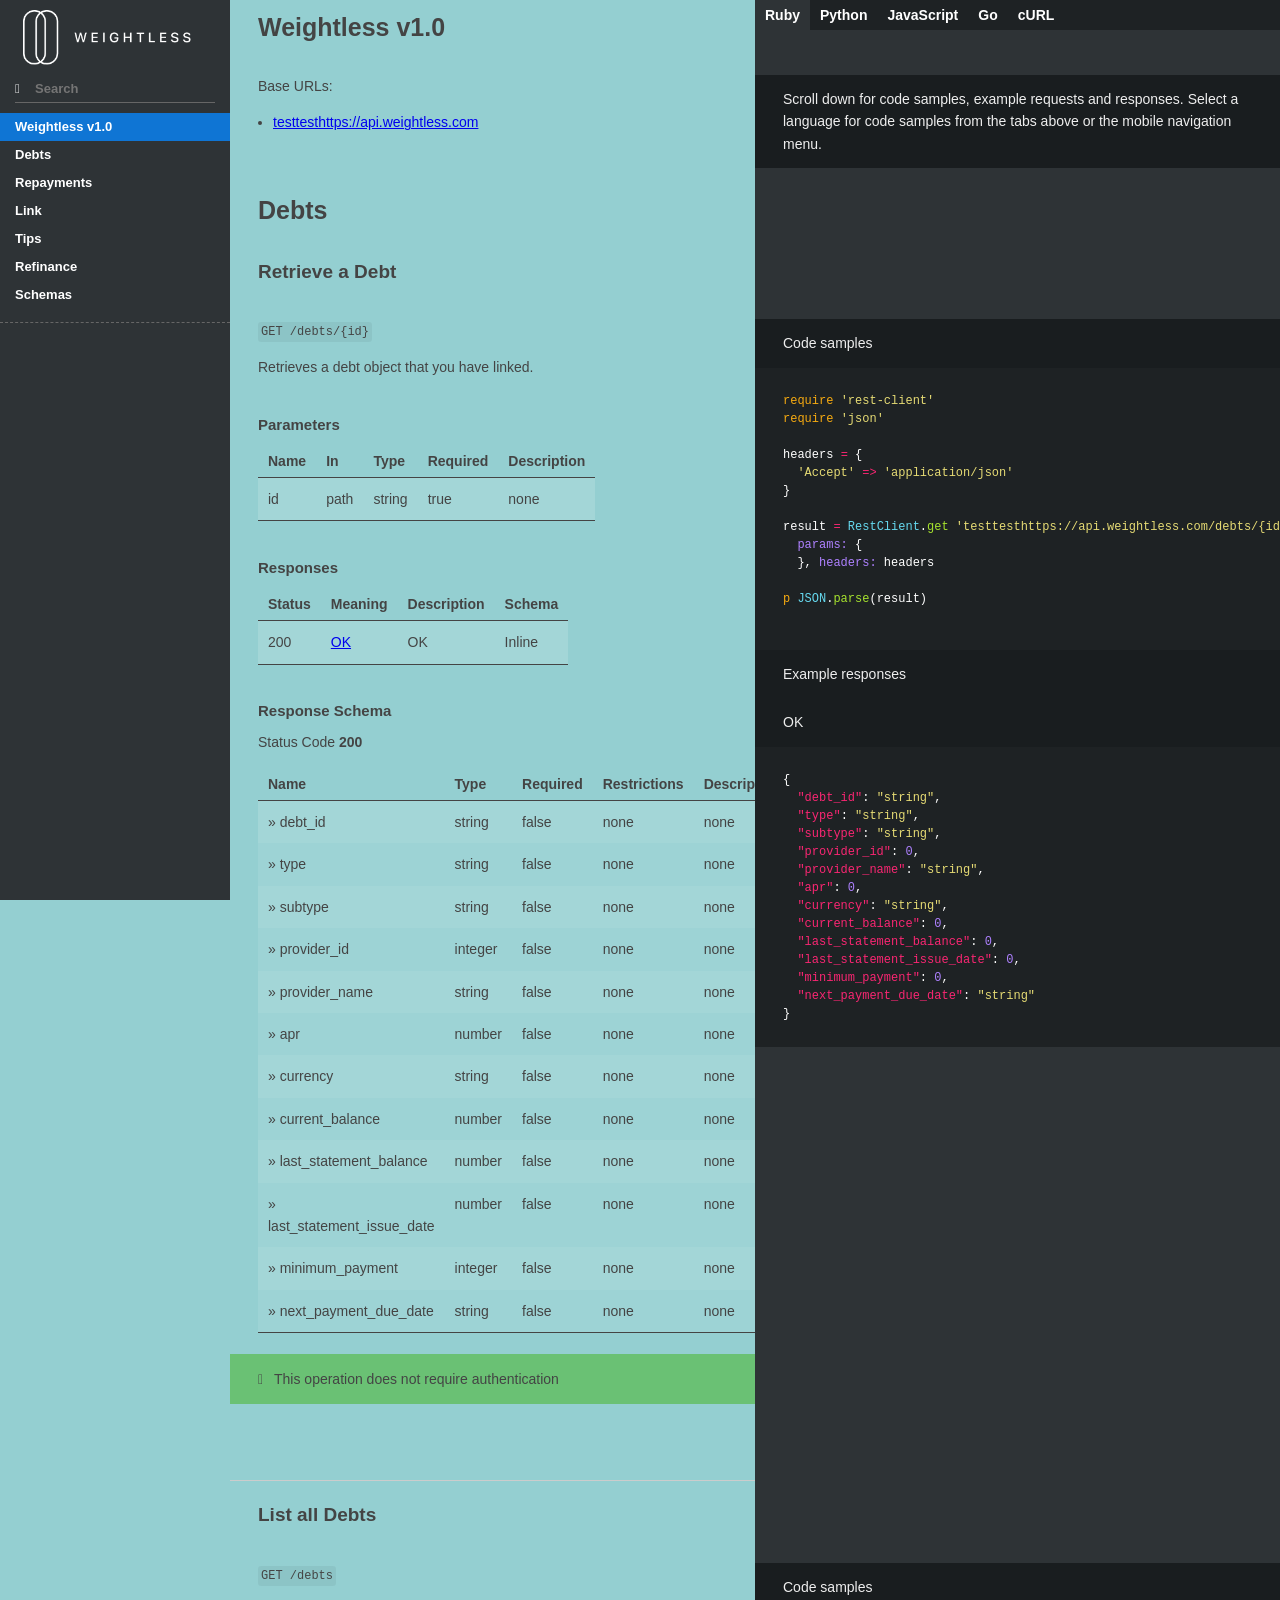
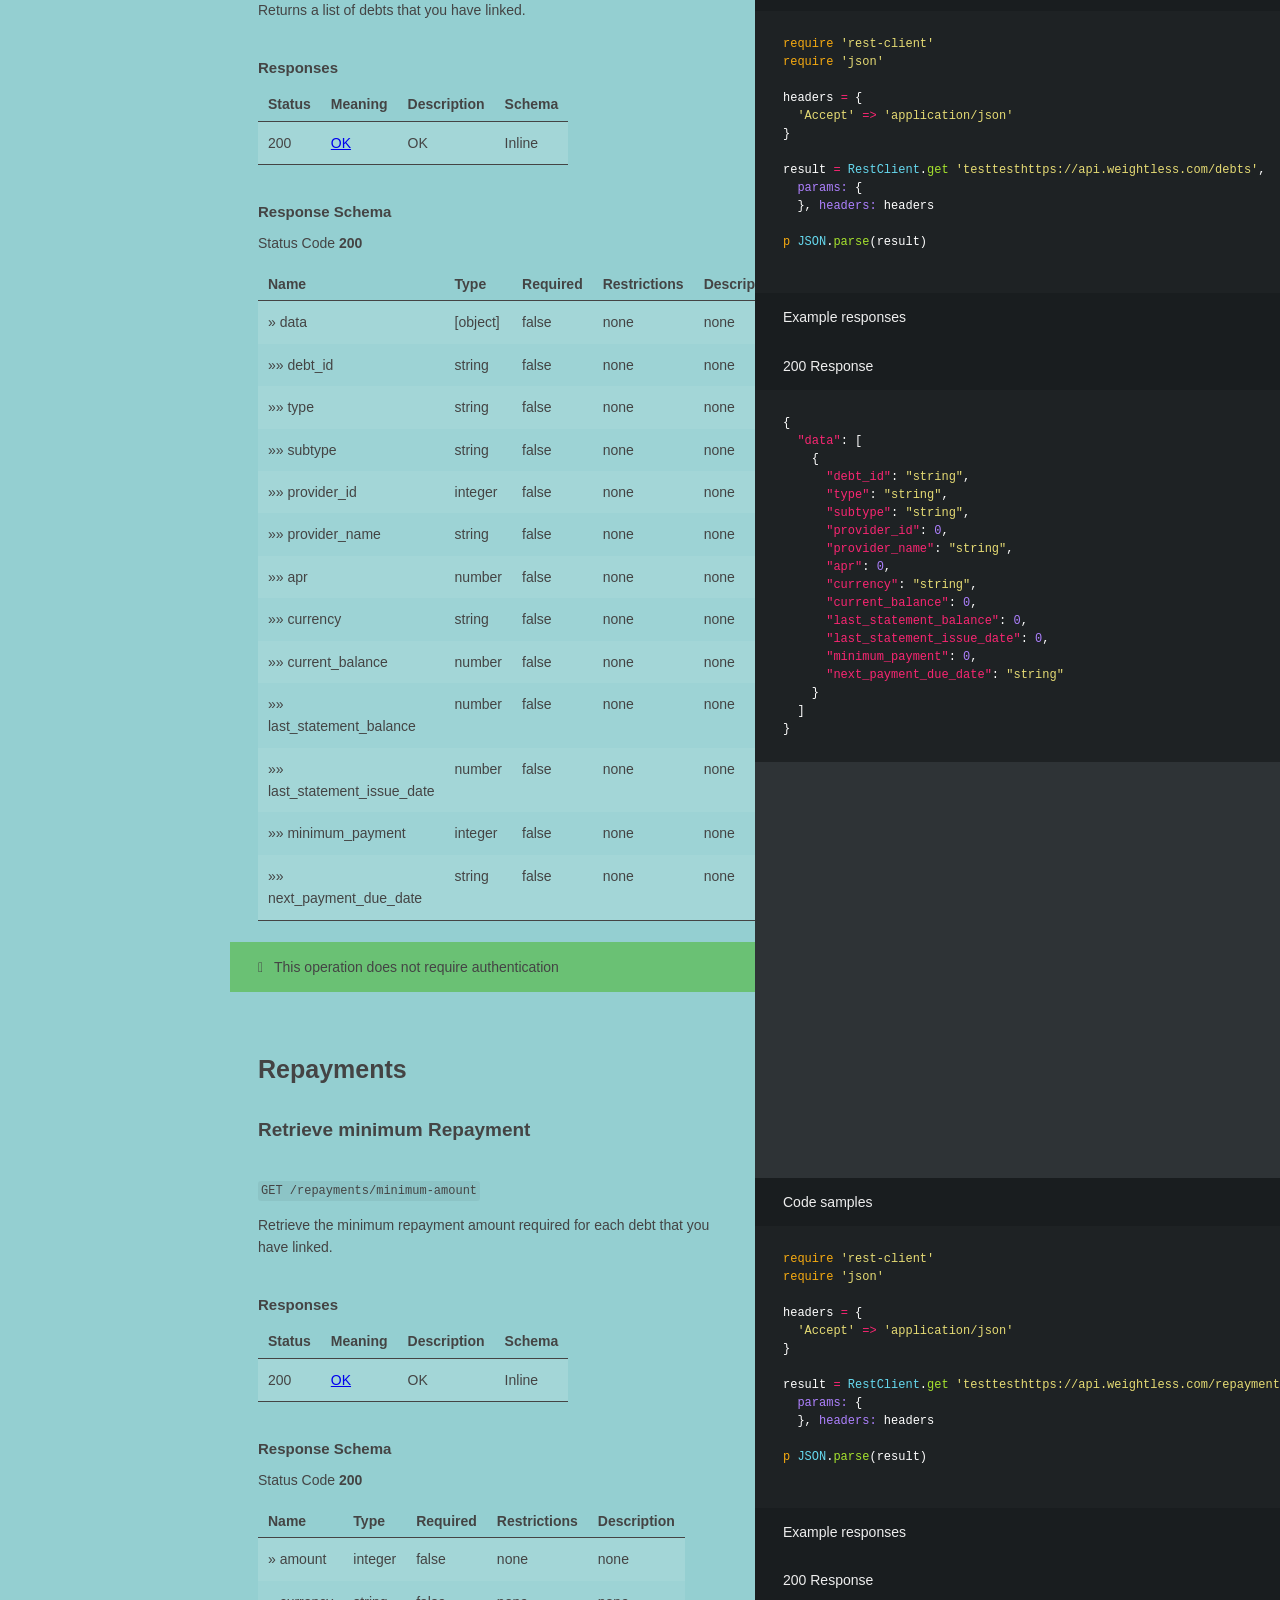
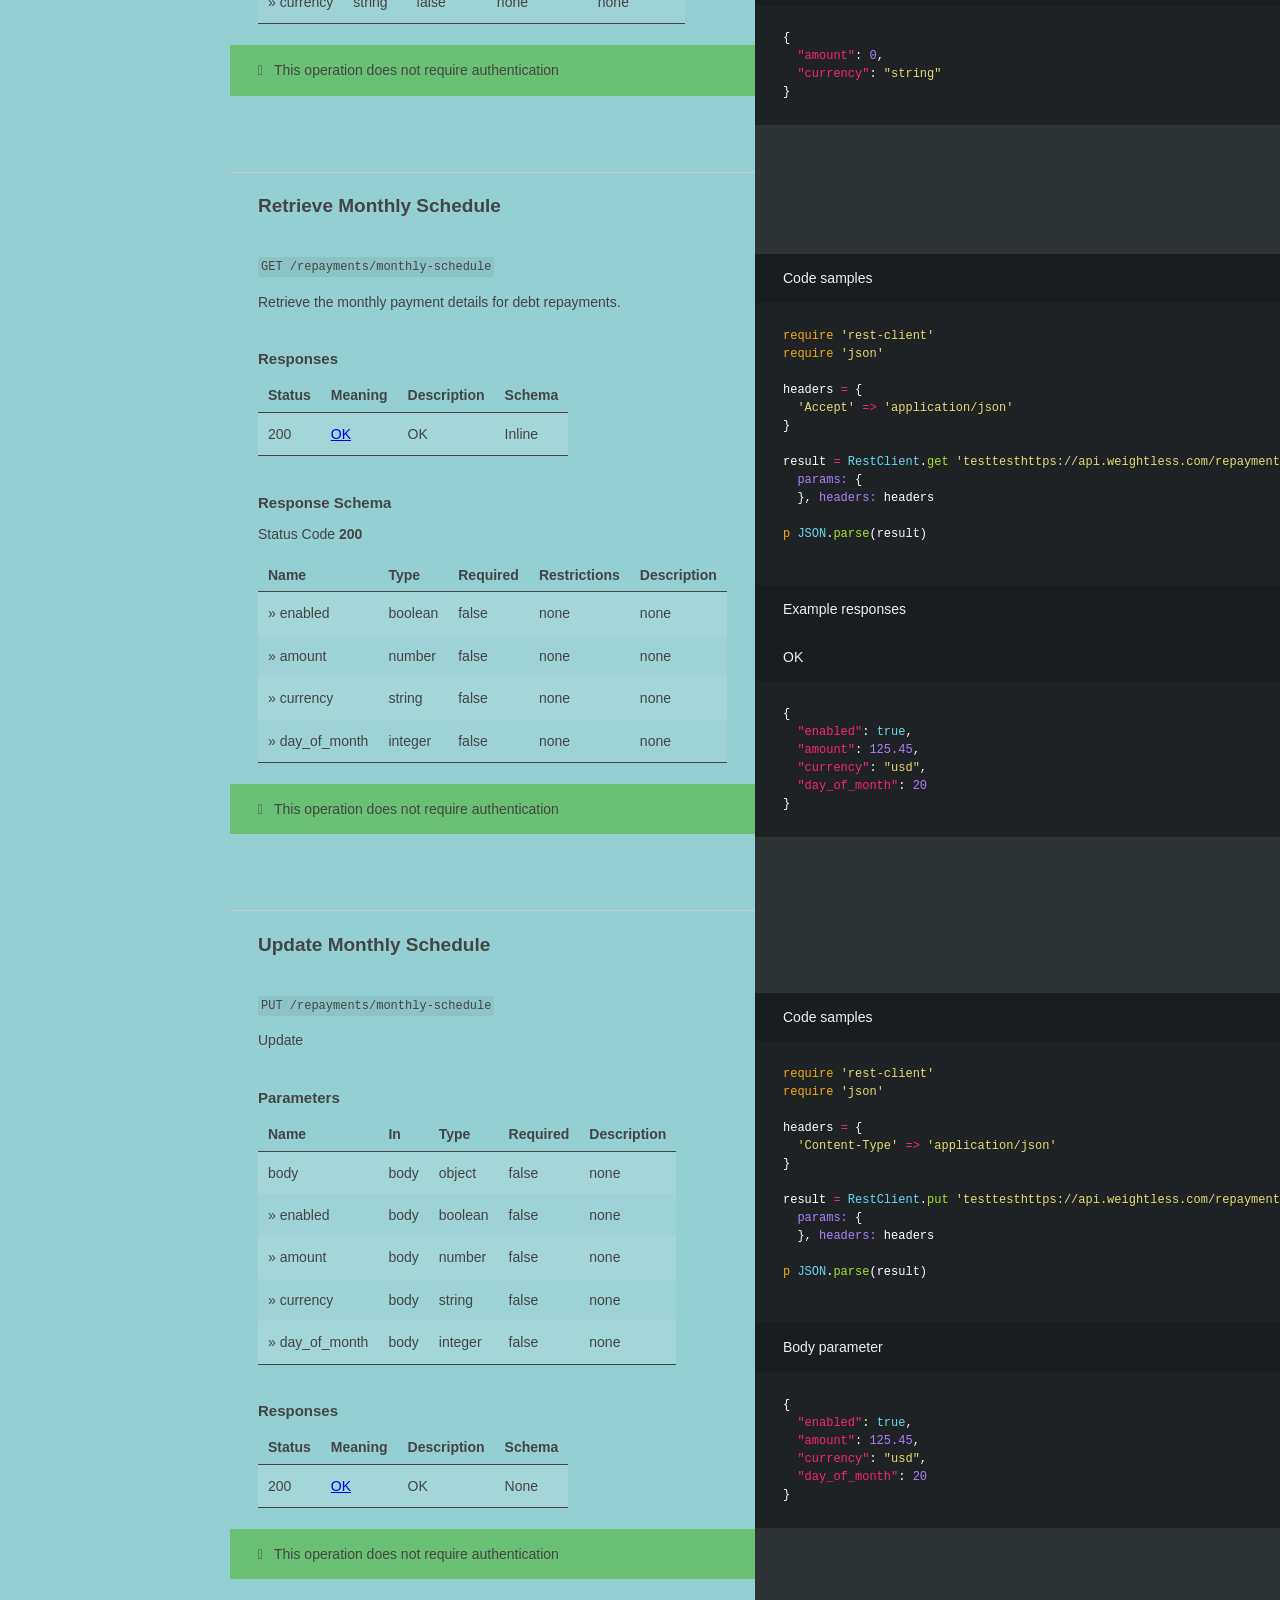
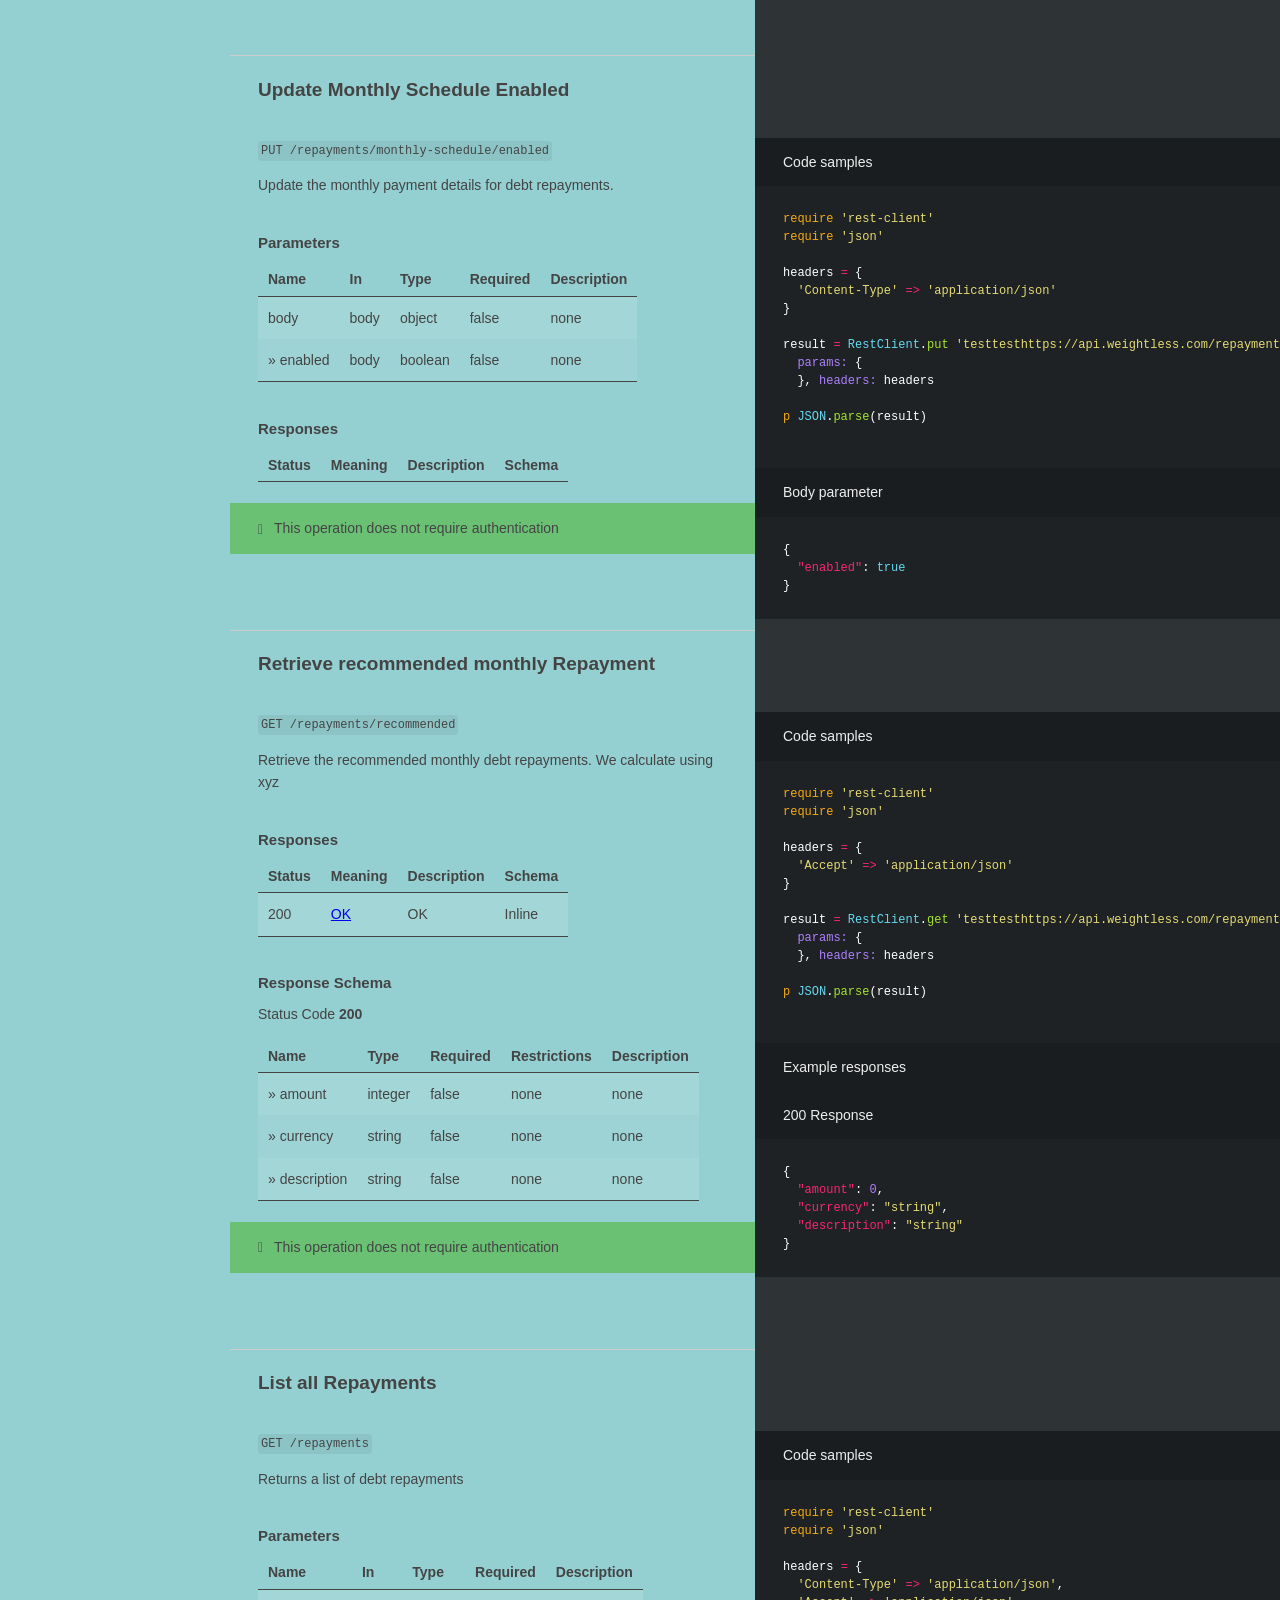
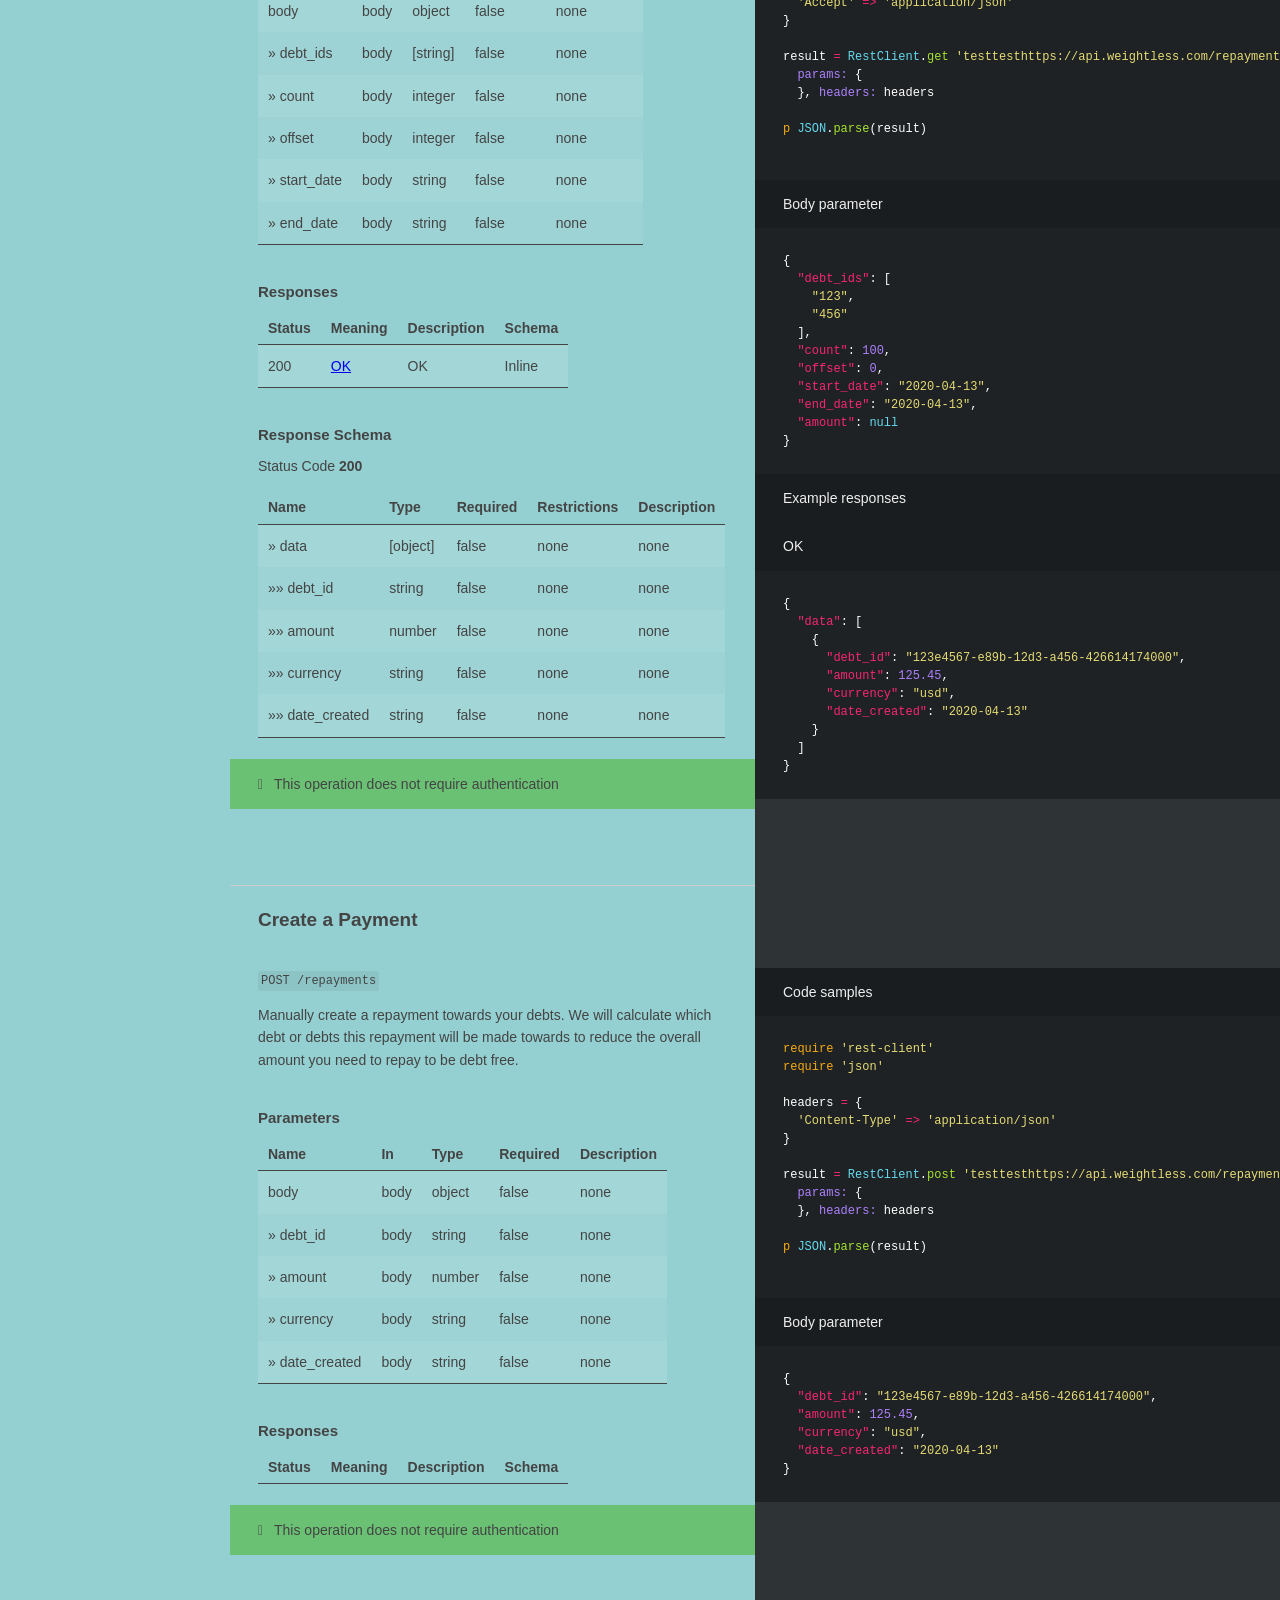
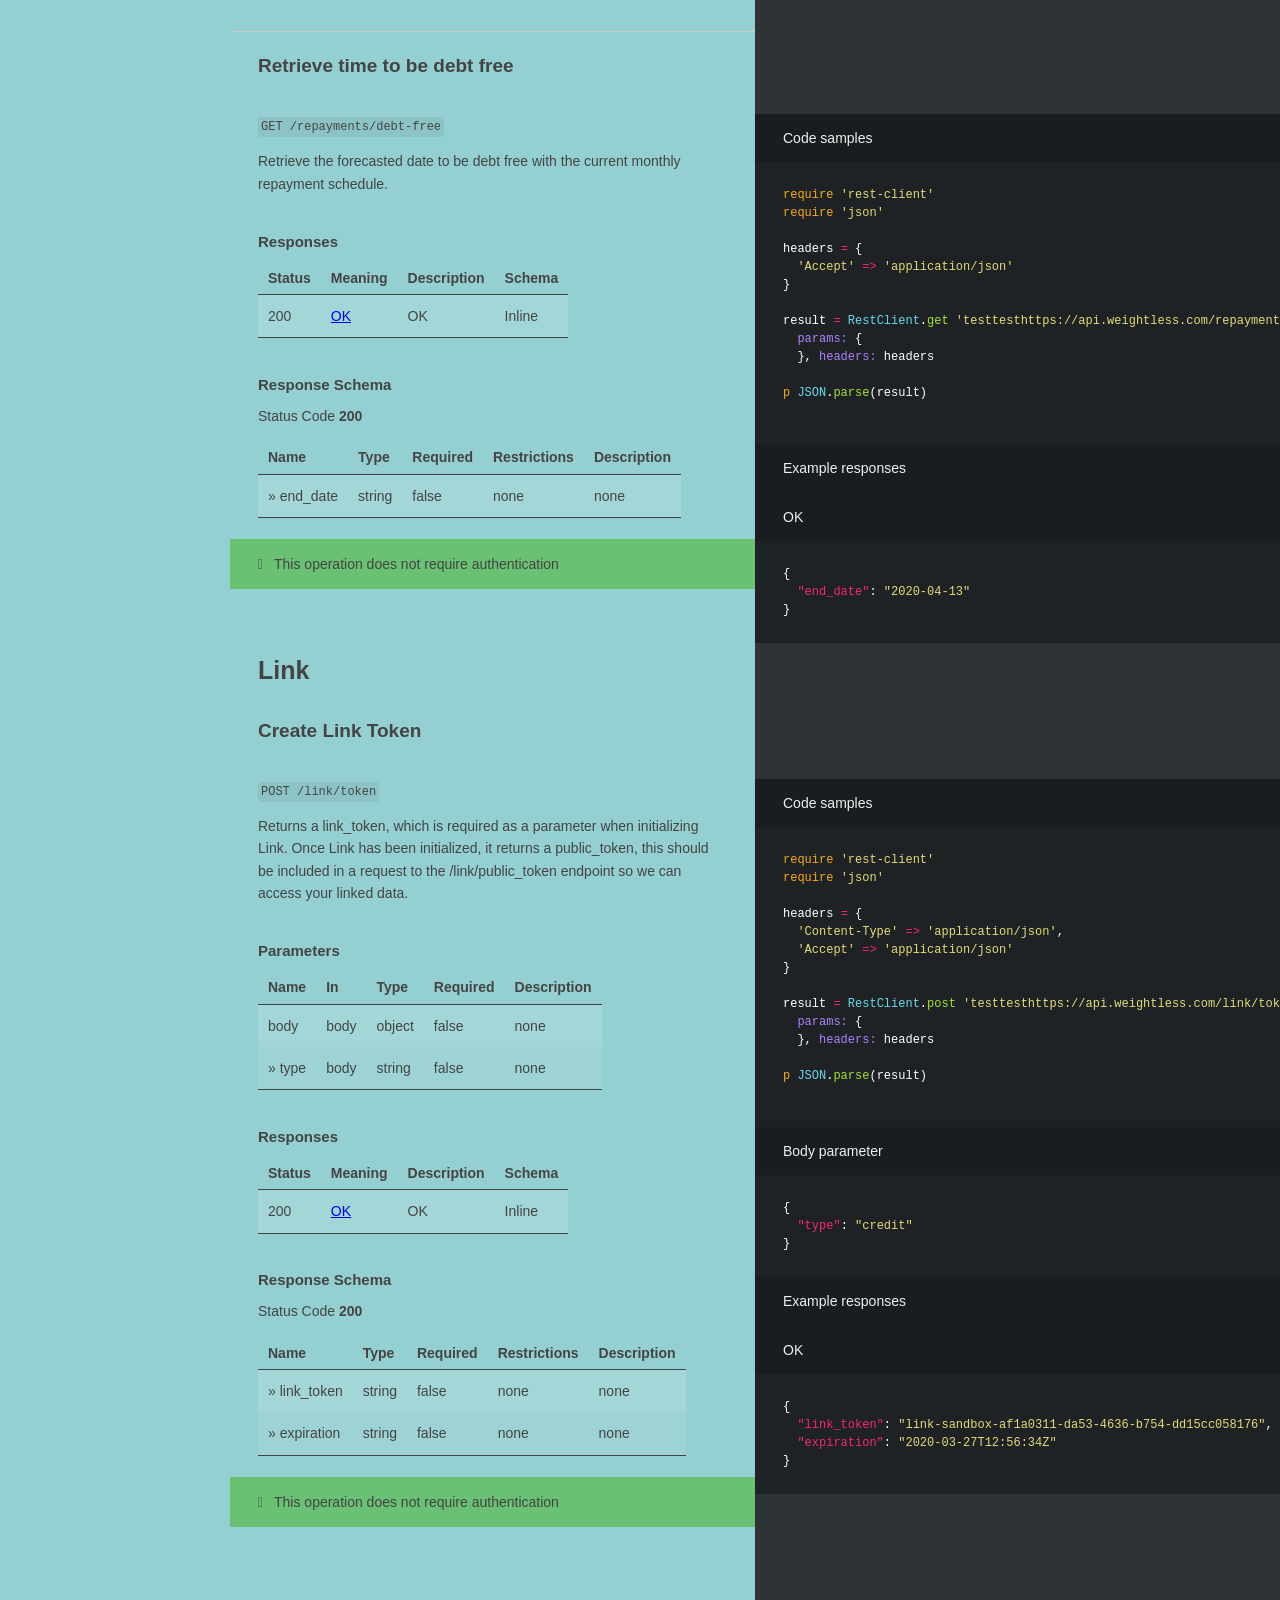
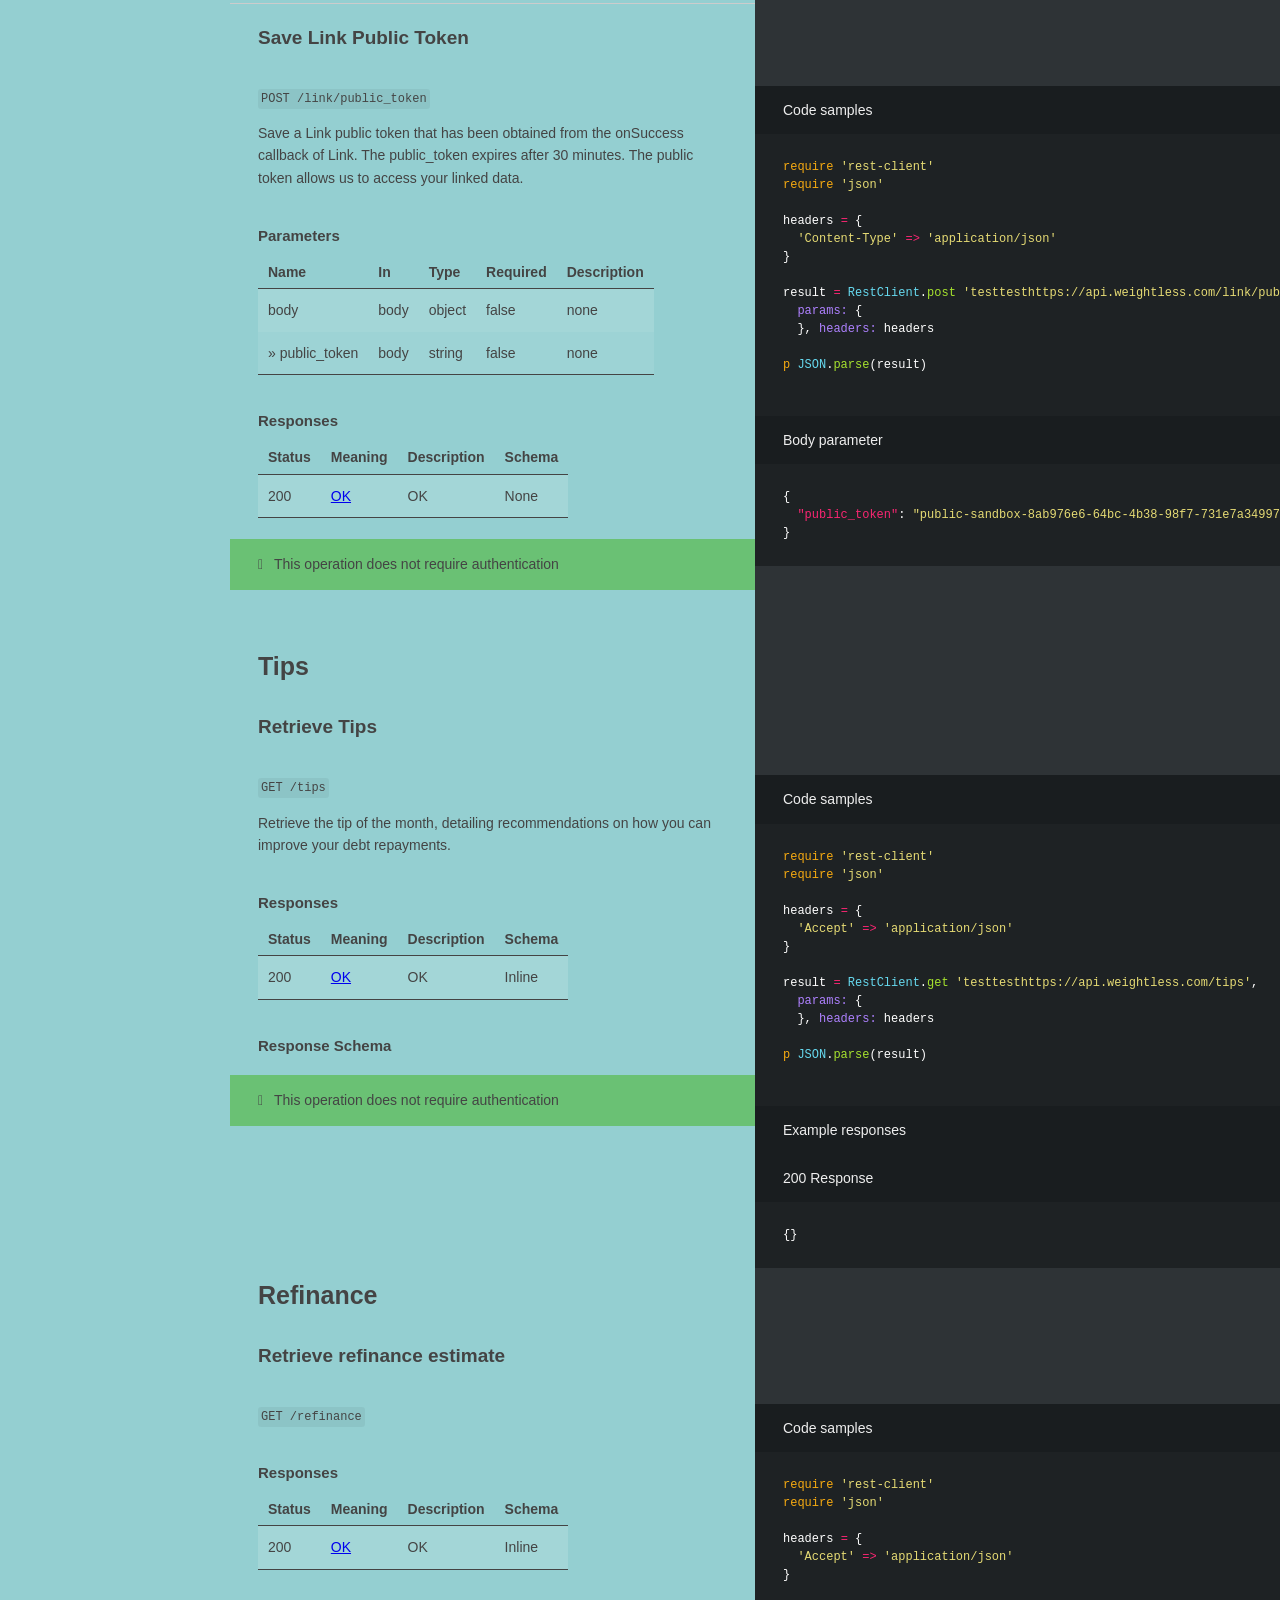
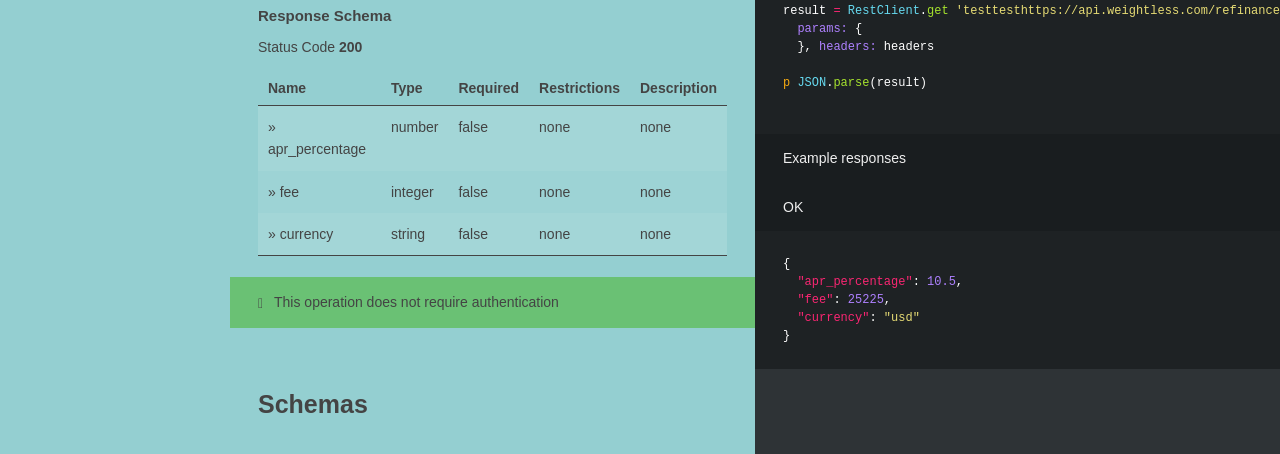
==== commit 8d62c363: "publish: testing deploy generated from commit dcc085c4833721bba6067bbf597ae37b4ebc52c7" ====
--- a/index.html
+++ b/index.html
@@ -10,217 +10,190 @@
     <style media="screen">
       .highlight table td { padding: 5px; }
 .highlight table pre { margin: 0; }
+.highlight .gh {
+  color: #999999;
+}
+.highlight .sr {
+  color: #f6aa11;
+}
+.highlight .go {
+  color: #888888;
+}
+.highlight .gp {
+  color: #555555;
+}
+.highlight .gs {
+}
+.highlight .gu {
+  color: #aaaaaa;
+}
+.highlight .nb {
+  color: #f6aa11;
+}
+.highlight .cm {
+  color: #75715e;
+}
+.highlight .cp {
+  color: #75715e;
+}
+.highlight .c1 {
+  color: #75715e;
+}
+.highlight .cs {
+  color: #75715e;
+}
 .highlight .c, .highlight .ch, .highlight .cd, .highlight .cpf {
   color: #75715e;
-  font-style: italic;
-}
-.highlight .cm {
-  color: #75715e;
-  font-style: italic;
-}
-.highlight .c1 {
-  color: #75715e;
-  font-style: italic;
-}
-.highlight .cp {
-  color: #75715e;
-  font-weight: bold;
-}
-.highlight .cs {
-  color: #75715e;
-  font-weight: bold;
-  font-style: italic;
 }
 .highlight .err {
   color: #960050;
-  background-color: #1e0010;
+}
+.highlight .gr {
+  color: #960050;
+}
+.highlight .gt {
+  color: #960050;
+}
+.highlight .gd {
+  color: #49483e;
 }
 .highlight .gi {
-  color: #ffffff;
-  background-color: #324932;
-}
-.highlight .gd {
-  color: #ffffff;
-  background-color: #493131;
+  color: #49483e;
 }
 .highlight .ge {
-  color: #000000;
-  font-style: italic;
-}
-.highlight .gr {
-  color: #aa0000;
-}
-.highlight .gt {
-  color: #aa0000;
-}
-.highlight .gh {
-  color: #999999;
-}
-.highlight .go {
-  color: #888888;
-}
-.highlight .gp {
-  color: #555555;
-}
-.highlight .gs {
-  font-weight: bold;
-}
-.highlight .gu {
-  color: #aaaaaa;
-}
-.highlight .k, .highlight .kv {
-  color: #66d9ef;
-  font-weight: bold;
+  color: #49483e;
 }
 .highlight .kc {
   color: #66d9ef;
-  font-weight: bold;
 }
 .highlight .kd {
   color: #66d9ef;
-  font-weight: bold;
-}
-.highlight .kp {
-  color: #66d9ef;
-  font-weight: bold;
 }
 .highlight .kr {
   color: #66d9ef;
-  font-weight: bold;
+}
+.highlight .no {
+  color: #66d9ef;
 }
 .highlight .kt {
   color: #66d9ef;
-  font-weight: bold;
+}
+.highlight .mf {
+  color: #ae81ff;
+}
+.highlight .mh {
+  color: #ae81ff;
+}
+.highlight .il {
+  color: #ae81ff;
+}
+.highlight .mi {
+  color: #ae81ff;
+}
+.highlight .mo {
+  color: #ae81ff;
+}
+.highlight .m, .highlight .mb, .highlight .mx {
+  color: #ae81ff;
+}
+.highlight .sc {
+  color: #ae81ff;
+}
+.highlight .se {
+  color: #ae81ff;
+}
+.highlight .ss {
+  color: #ae81ff;
+}
+.highlight .sd {
+  color: #e6db74;
+}
+.highlight .s2 {
+  color: #e6db74;
+}
+.highlight .sb {
+  color: #e6db74;
+}
+.highlight .sh {
+  color: #e6db74;
+}
+.highlight .si {
+  color: #e6db74;
+}
+.highlight .sx {
+  color: #e6db74;
+}
+.highlight .s1 {
+  color: #e6db74;
+}
+.highlight .s, .highlight .sa, .highlight .dl {
+  color: #e6db74;
+}
+.highlight .na {
+  color: #a6e22e;
+}
+.highlight .nc {
+  color: #a6e22e;
+}
+.highlight .nd {
+  color: #a6e22e;
+}
+.highlight .ne {
+  color: #a6e22e;
+}
+.highlight .nf, .highlight .fm {
+  color: #a6e22e;
+}
+.highlight .vc {
+  color: #ffffff;
+}
+.highlight .nn {
+  color: #ffffff;
+}
+.highlight .ni {
+  color: #ffffff;
+}
+.highlight .bp {
+  color: #ffffff;
+}
+.highlight .vg {
+  color: #ffffff;
+}
+.highlight .vi {
+  color: #ffffff;
+}
+.highlight .nv, .highlight .vm {
+  color: #ffffff;
+}
+.highlight .w {
+  color: #ffffff;
+}
+.highlight {
+  color: #ffffff;
+}
+.highlight .n, .highlight .py, .highlight .nx {
+  color: #ffffff;
+}
+.highlight .nl {
+  color: #f92672;
+}
+.highlight .ow {
+  color: #f92672;
+}
+.highlight .nt {
+  color: #f92672;
+}
+.highlight .k, .highlight .kv {
+  color: #f92672;
 }
 .highlight .kn {
   color: #f92672;
-  font-weight: bold;
-}
-.highlight .ow {
+}
+.highlight .kp {
   color: #f92672;
-  font-weight: bold;
 }
 .highlight .o {
   color: #f92672;
-  font-weight: bold;
-}
-.highlight .mf {
-  color: #ae81ff;
-}
-.highlight .mh {
-  color: #ae81ff;
-}
-.highlight .il {
-  color: #ae81ff;
-}
-.highlight .mi {
-  color: #ae81ff;
-}
-.highlight .mo {
-  color: #ae81ff;
-}
-.highlight .m, .highlight .mb, .highlight .mx {
-  color: #ae81ff;
-}
-.highlight .se {
-  color: #ae81ff;
-}
-.highlight .sa {
-  color: #66d9ef;
-  font-weight: bold;
-}
-.highlight .sb {
-  color: #e6db74;
-}
-.highlight .sc {
-  color: #e6db74;
-}
-.highlight .sd {
-  color: #e6db74;
-}
-.highlight .s2 {
-  color: #e6db74;
-}
-.highlight .sh {
-  color: #e6db74;
-}
-.highlight .si {
-  color: #e6db74;
-}
-.highlight .sx {
-  color: #e6db74;
-}
-.highlight .sr {
-  color: #e6db74;
-}
-.highlight .s1 {
-  color: #e6db74;
-}
-.highlight .ss {
-  color: #e6db74;
-}
-.highlight .s, .highlight .dl {
-  color: #e6db74;
-}
-.highlight .na {
-  color: #a6e22e;
-}
-.highlight .nc {
-  color: #a6e22e;
-  font-weight: bold;
-}
-.highlight .nd {
-  color: #a6e22e;
-  font-weight: bold;
-}
-.highlight .ne {
-  color: #a6e22e;
-  font-weight: bold;
-}
-.highlight .nf, .highlight .fm {
-  color: #a6e22e;
-  font-weight: bold;
-}
-.highlight .no {
-  color: #66d9ef;
-}
-.highlight .bp {
-  color: #f8f8f2;
-}
-.highlight .nb {
-  color: #f8f8f2;
-}
-.highlight .ni {
-  color: #f8f8f2;
-}
-.highlight .nn {
-  color: #f8f8f2;
-}
-.highlight .vc {
-  color: #f8f8f2;
-}
-.highlight .vg {
-  color: #f8f8f2;
-}
-.highlight .vi {
-  color: #f8f8f2;
-}
-.highlight .nv, .highlight .vm {
-  color: #f8f8f2;
-}
-.highlight .w {
-  color: #f8f8f2;
-}
-.highlight .nl {
-  color: #f8f8f2;
-  font-weight: bold;
-}
-.highlight .nt {
-  color: #f92672;
-}
-.highlight {
-  color: #f8f8f2;
-  background-color: #49483e;
 }
     </style>
     <style media="print">
@@ -427,7 +400,7 @@
 <p>Base URLs:</p>
 
 <ul>
-<li><a href="https://api.weightless.com">https://api.weightless.com</a></li>
+<li><a href="testtesthttps://api.weightless.com">testtesthttps://api.weightless.com</a></li>
 </ul>
 
 <h1 id="weightless-debts">Debts</h1>
@@ -444,7 +417,7 @@
   <span class="s1">'Accept'</span> <span class="o">=&gt;</span> <span class="s1">'application/json'</span>
 <span class="p">}</span>
 
-<span class="n">result</span> <span class="o">=</span> <span class="no">RestClient</span><span class="p">.</span><span class="nf">get</span> <span class="s1">'https://api.weightless.com/debts/{id}'</span><span class="p">,</span>
+<span class="n">result</span> <span class="o">=</span> <span class="no">RestClient</span><span class="p">.</span><span class="nf">get</span> <span class="s1">'testtesthttps://api.weightless.com/debts/{id}'</span><span class="p">,</span>
   <span class="ss">params: </span><span class="p">{</span>
   <span class="p">},</span> <span class="ss">headers: </span><span class="n">headers</span>
 
@@ -455,7 +428,7 @@
   <span class="s">'Accept'</span><span class="p">:</span> <span class="s">'application/json'</span>
 <span class="p">}</span>
 
-<span class="n">r</span> <span class="o">=</span> <span class="n">requests</span><span class="p">.</span><span class="n">get</span><span class="p">(</span><span class="s">'https://api.weightless.com/debts/{id}'</span><span class="p">,</span> <span class="n">headers</span> <span class="o">=</span> <span class="n">headers</span><span class="p">)</span>
+<span class="n">r</span> <span class="o">=</span> <span class="n">requests</span><span class="p">.</span><span class="n">get</span><span class="p">(</span><span class="s">'testtesthttps://api.weightless.com/debts/{id}'</span><span class="p">,</span> <span class="n">headers</span> <span class="o">=</span> <span class="n">headers</span><span class="p">)</span>
 
 <span class="k">print</span><span class="p">(</span><span class="n">r</span><span class="p">.</span><span class="n">json</span><span class="p">())</span>
 
@@ -464,7 +437,7 @@
   <span class="dl">'</span><span class="s1">Accept</span><span class="dl">'</span><span class="p">:</span><span class="dl">'</span><span class="s1">application/json</span><span class="dl">'</span>
 <span class="p">};</span>
 
-<span class="nx">fetch</span><span class="p">(</span><span class="dl">'</span><span class="s1">https://api.weightless.com/debts/{id}</span><span class="dl">'</span><span class="p">,</span>
+<span class="nx">fetch</span><span class="p">(</span><span class="dl">'</span><span class="s1">testtesthttps://api.weightless.com/debts/{id}</span><span class="dl">'</span><span class="p">,</span>
 <span class="p">{</span>
   <span class="na">method</span><span class="p">:</span> <span class="dl">'</span><span class="s1">GET</span><span class="dl">'</span><span class="p">,</span>
 
@@ -490,7 +463,7 @@
     <span class="p">}</span>
 
     <span class="n">data</span> <span class="o">:=</span> <span class="n">bytes</span><span class="o">.</span><span class="n">NewBuffer</span><span class="p">([]</span><span class="kt">byte</span><span class="p">{</span><span class="n">jsonReq</span><span class="p">})</span>
-    <span class="n">req</span><span class="p">,</span> <span class="n">err</span> <span class="o">:=</span> <span class="n">http</span><span class="o">.</span><span class="n">NewRequest</span><span class="p">(</span><span class="s">"GET"</span><span class="p">,</span> <span class="s">"https://api.weightless.com/debts/{id}"</span><span class="p">,</span> <span class="n">data</span><span class="p">)</span>
+    <span class="n">req</span><span class="p">,</span> <span class="n">err</span> <span class="o">:=</span> <span class="n">http</span><span class="o">.</span><span class="n">NewRequest</span><span class="p">(</span><span class="s">"GET"</span><span class="p">,</span> <span class="s">"testtesthttps://api.weightless.com/debts/{id}"</span><span class="p">,</span> <span class="n">data</span><span class="p">)</span>
     <span class="n">req</span><span class="o">.</span><span class="n">Header</span> <span class="o">=</span> <span class="n">headers</span>
 
     <span class="n">client</span> <span class="o">:=</span> <span class="o">&amp;</span><span class="n">http</span><span class="o">.</span><span class="n">Client</span><span class="p">{}</span>
@@ -499,7 +472,7 @@
 <span class="p">}</span>
 
 </code></pre></div><div class="highlight"><pre class="highlight shell tab-shell"><code><span class="c"># You can also use wget</span>
-curl <span class="nt">-X</span> GET https://api.weightless.com/debts/<span class="o">{</span><span class="nb">id</span><span class="o">}</span> <span class="se">\</span>
+curl <span class="nt">-X</span> GET testtesthttps://api.weightless.com/debts/<span class="o">{</span><span class="nb">id</span><span class="o">}</span> <span class="se">\</span>
   <span class="nt">-H</span> <span class="s1">'Accept: application/json'</span>
 
 </code></pre></div>
@@ -680,7 +653,7 @@
   <span class="s1">'Accept'</span> <span class="o">=&gt;</span> <span class="s1">'application/json'</span>
 <span class="p">}</span>
 
-<span class="n">result</span> <span class="o">=</span> <span class="no">RestClient</span><span class="p">.</span><span class="nf">get</span> <span class="s1">'https://api.weightless.com/debts'</span><span class="p">,</span>
+<span class="n">result</span> <span class="o">=</span> <span class="no">RestClient</span><span class="p">.</span><span class="nf">get</span> <span class="s1">'testtesthttps://api.weightless.com/debts'</span><span class="p">,</span>
   <span class="ss">params: </span><span class="p">{</span>
   <span class="p">},</span> <span class="ss">headers: </span><span class="n">headers</span>
 
@@ -691,7 +664,7 @@
   <span class="s">'Accept'</span><span class="p">:</span> <span class="s">'application/json'</span>
 <span class="p">}</span>
 
-<span class="n">r</span> <span class="o">=</span> <span class="n">requests</span><span class="p">.</span><span class="n">get</span><span class="p">(</span><span class="s">'https://api.weightless.com/debts'</span><span class="p">,</span> <span class="n">headers</span> <span class="o">=</span> <span class="n">headers</span><span class="p">)</span>
+<span class="n">r</span> <span class="o">=</span> <span class="n">requests</span><span class="p">.</span><span class="n">get</span><span class="p">(</span><span class="s">'testtesthttps://api.weightless.com/debts'</span><span class="p">,</span> <span class="n">headers</span> <span class="o">=</span> <span class="n">headers</span><span class="p">)</span>
 
 <span class="k">print</span><span class="p">(</span><span class="n">r</span><span class="p">.</span><span class="n">json</span><span class="p">())</span>
 
@@ -700,7 +673,7 @@
   <span class="dl">'</span><span class="s1">Accept</span><span class="dl">'</span><span class="p">:</span><span class="dl">'</span><span class="s1">application/json</span><span class="dl">'</span>
 <span class="p">};</span>
 
-<span class="nx">fetch</span><span class="p">(</span><span class="dl">'</span><span class="s1">https://api.weightless.com/debts</span><span class="dl">'</span><span class="p">,</span>
+<span class="nx">fetch</span><span class="p">(</span><span class="dl">'</span><span class="s1">testtesthttps://api.weightless.com/debts</span><span class="dl">'</span><span class="p">,</span>
 <span class="p">{</span>
   <span class="na">method</span><span class="p">:</span> <span class="dl">'</span><span class="s1">GET</span><span class="dl">'</span><span class="p">,</span>
 
@@ -726,7 +699,7 @@
     <span class="p">}</span>
 
     <span class="n">data</span> <span class="o">:=</span> <span class="n">bytes</span><span class="o">.</span><span class="n">NewBuffer</span><span class="p">([]</span><span class="kt">byte</span><span class="p">{</span><span class="n">jsonReq</span><span class="p">})</span>
-    <span class="n">req</span><span class="p">,</span> <span class="n">err</span> <span class="o">:=</span> <span class="n">http</span><span class="o">.</span><span class="n">NewRequest</span><span class="p">(</span><span class="s">"GET"</span><span class="p">,</span> <span class="s">"https://api.weightless.com/debts"</span><span class="p">,</span> <span class="n">data</span><span class="p">)</span>
+    <span class="n">req</span><span class="p">,</span> <span class="n">err</span> <span class="o">:=</span> <span class="n">http</span><span class="o">.</span><span class="n">NewRequest</span><span class="p">(</span><span class="s">"GET"</span><span class="p">,</span> <span class="s">"testtesthttps://api.weightless.com/debts"</span><span class="p">,</span> <span class="n">data</span><span class="p">)</span>
     <span class="n">req</span><span class="o">.</span><span class="n">Header</span> <span class="o">=</span> <span class="n">headers</span>
 
     <span class="n">client</span> <span class="o">:=</span> <span class="o">&amp;</span><span class="n">http</span><span class="o">.</span><span class="n">Client</span><span class="p">{}</span>
@@ -735,7 +708,7 @@
 <span class="p">}</span>
 
 </code></pre></div><div class="highlight"><pre class="highlight shell tab-shell"><code><span class="c"># You can also use wget</span>
-curl <span class="nt">-X</span> GET https://api.weightless.com/debts <span class="se">\</span>
+curl <span class="nt">-X</span> GET testtesthttps://api.weightless.com/debts <span class="se">\</span>
   <span class="nt">-H</span> <span class="s1">'Accept: application/json'</span>
 
 </code></pre></div>
@@ -909,7 +882,7 @@
   <span class="s1">'Accept'</span> <span class="o">=&gt;</span> <span class="s1">'application/json'</span>
 <span class="p">}</span>
 
-<span class="n">result</span> <span class="o">=</span> <span class="no">RestClient</span><span class="p">.</span><span class="nf">get</span> <span class="s1">'https://api.weightless.com/repayments/minimum-amount'</span><span class="p">,</span>
+<span class="n">result</span> <span class="o">=</span> <span class="no">RestClient</span><span class="p">.</span><span class="nf">get</span> <span class="s1">'testtesthttps://api.weightless.com/repayments/minimum-amount'</span><span class="p">,</span>
   <span class="ss">params: </span><span class="p">{</span>
   <span class="p">},</span> <span class="ss">headers: </span><span class="n">headers</span>
 
@@ -920,7 +893,7 @@
   <span class="s">'Accept'</span><span class="p">:</span> <span class="s">'application/json'</span>
 <span class="p">}</span>
 
-<span class="n">r</span> <span class="o">=</span> <span class="n">requests</span><span class="p">.</span><span class="n">get</span><span class="p">(</span><span class="s">'https://api.weightless.com/repayments/minimum-amount'</span><span class="p">,</span> <span class="n">headers</span> <span class="o">=</span> <span class="n">headers</span><span class="p">)</span>
+<span class="n">r</span> <span class="o">=</span> <span class="n">requests</span><span class="p">.</span><span class="n">get</span><span class="p">(</span><span class="s">'testtesthttps://api.weightless.com/repayments/minimum-amount'</span><span class="p">,</span> <span class="n">headers</span> <span class="o">=</span> <span class="n">headers</span><span class="p">)</span>
 
 <span class="k">print</span><span class="p">(</span><span class="n">r</span><span class="p">.</span><span class="n">json</span><span class="p">())</span>
 
@@ -929,7 +902,7 @@
   <span class="dl">'</span><span class="s1">Accept</span><span class="dl">'</span><span class="p">:</span><span class="dl">'</span><span class="s1">application/json</span><span class="dl">'</span>
 <span class="p">};</span>
 
-<span class="nx">fetch</span><span class="p">(</span><span class="dl">'</span><span class="s1">https://api.weightless.com/repayments/minimum-amount</span><span class="dl">'</span><span class="p">,</span>
+<span class="nx">fetch</span><span class="p">(</span><span class="dl">'</span><span class="s1">testtesthttps://api.weightless.com/repayments/minimum-amount</span><span class="dl">'</span><span class="p">,</span>
 <span class="p">{</span>
   <span class="na">method</span><span class="p">:</span> <span class="dl">'</span><span class="s1">GET</span><span class="dl">'</span><span class="p">,</span>
 
@@ -955,7 +928,7 @@
     <span class="p">}</span>
 
     <span class="n">data</span> <span class="o">:=</span> <span class="n">bytes</span><span class="o">.</span><span class="n">NewBuffer</span><span class="p">([]</span><span class="kt">byte</span><span class="p">{</span><span class="n">jsonReq</span><span class="p">})</span>
-    <span class="n">req</span><span class="p">,</span> <span class="n">err</span> <span class="o">:=</span> <span class="n">http</span><span class="o">.</span><span class="n">NewRequest</span><span class="p">(</span><span class="s">"GET"</span><span class="p">,</span> <span class="s">"https://api.weightless.com/repayments/minimum-amount"</span><span class="p">,</span> <span class="n">data</span><span class="p">)</span>
+    <span class="n">req</span><span class="p">,</span> <span class="n">err</span> <span class="o">:=</span> <span class="n">http</span><span class="o">.</span><span class="n">NewRequest</span><span class="p">(</span><span class="s">"GET"</span><span class="p">,</span> <span class="s">"testtesthttps://api.weightless.com/repayments/minimum-amount"</span><span class="p">,</span> <span class="n">data</span><span class="p">)</span>
     <span class="n">req</span><span class="o">.</span><span class="n">Header</span> <span class="o">=</span> <span class="n">headers</span>
 
     <span class="n">client</span> <span class="o">:=</span> <span class="o">&amp;</span><span class="n">http</span><span class="o">.</span><span class="n">Client</span><span class="p">{}</span>
@@ -964,7 +937,7 @@
 <span class="p">}</span>
 
 </code></pre></div><div class="highlight"><pre class="highlight shell tab-shell"><code><span class="c"># You can also use wget</span>
-curl <span class="nt">-X</span> GET https://api.weightless.com/repayments/minimum-amount <span class="se">\</span>
+curl <span class="nt">-X</span> GET testtesthttps://api.weightless.com/repayments/minimum-amount <span class="se">\</span>
   <span class="nt">-H</span> <span class="s1">'Accept: application/json'</span>
 
 </code></pre></div>
@@ -1045,7 +1018,7 @@
   <span class="s1">'Accept'</span> <span class="o">=&gt;</span> <span class="s1">'application/json'</span>
 <span class="p">}</span>
 
-<span class="n">result</span> <span class="o">=</span> <span class="no">RestClient</span><span class="p">.</span><span class="nf">get</span> <span class="s1">'https://api.weightless.com/repayments/monthly-schedule'</span><span class="p">,</span>
+<span class="n">result</span> <span class="o">=</span> <span class="no">RestClient</span><span class="p">.</span><span class="nf">get</span> <span class="s1">'testtesthttps://api.weightless.com/repayments/monthly-schedule'</span><span class="p">,</span>
   <span class="ss">params: </span><span class="p">{</span>
   <span class="p">},</span> <span class="ss">headers: </span><span class="n">headers</span>
 
@@ -1056,7 +1029,7 @@
   <span class="s">'Accept'</span><span class="p">:</span> <span class="s">'application/json'</span>
 <span class="p">}</span>
 
-<span class="n">r</span> <span class="o">=</span> <span class="n">requests</span><span class="p">.</span><span class="n">get</span><span class="p">(</span><span class="s">'https://api.weightless.com/repayments/monthly-schedule'</span><span class="p">,</span> <span class="n">headers</span> <span class="o">=</span> <span class="n">headers</span><span class="p">)</span>
+<span class="n">r</span> <span class="o">=</span> <span class="n">requests</span><span class="p">.</span><span class="n">get</span><span class="p">(</span><span class="s">'testtesthttps://api.weightless.com/repayments/monthly-schedule'</span><span class="p">,</span> <span class="n">headers</span> <span class="o">=</span> <span class="n">headers</span><span class="p">)</span>
 
 <span class="k">print</span><span class="p">(</span><span class="n">r</span><span class="p">.</span><span class="n">json</span><span class="p">())</span>
 
@@ -1065,7 +1038,7 @@
   <span class="dl">'</span><span class="s1">Accept</span><span class="dl">'</span><span class="p">:</span><span class="dl">'</span><span class="s1">application/json</span><span class="dl">'</span>
 <span class="p">};</span>
 
-<span class="nx">fetch</span><span class="p">(</span><span class="dl">'</span><span class="s1">https://api.weightless.com/repayments/monthly-schedule</span><span class="dl">'</span><span class="p">,</span>
+<span class="nx">fetch</span><span class="p">(</span><span class="dl">'</span><span class="s1">testtesthttps://api.weightless.com/repayments/monthly-schedule</span><span class="dl">'</span><span class="p">,</span>
 <span class="p">{</span>
   <span class="na">method</span><span class="p">:</span> <span class="dl">'</span><span class="s1">GET</span><span class="dl">'</span><span class="p">,</span>
 
@@ -1091,7 +1064,7 @@
     <span class="p">}</span>
 
     <span class="n">data</span> <span class="o">:=</span> <span class="n">bytes</span><span class="o">.</span><span class="n">NewBuffer</span><span class="p">([]</span><span class="kt">byte</span><span class="p">{</span><span class="n">jsonReq</span><span class="p">})</span>
-    <span class="n">req</span><span class="p">,</span> <span class="n">err</span> <span class="o">:=</span> <span class="n">http</span><span class="o">.</span><span class="n">NewRequest</span><span class="p">(</span><span class="s">"GET"</span><span class="p">,</span> <span class="s">"https://api.weightless.com/repayments/monthly-schedule"</span><span class="p">,</span> <span class="n">data</span><span class="p">)</span>
+    <span class="n">req</span><span class="p">,</span> <span class="n">err</span> <span class="o">:=</span> <span class="n">http</span><span class="o">.</span><span class="n">NewRequest</span><span class="p">(</span><span class="s">"GET"</span><span class="p">,</span> <span class="s">"testtesthttps://api.weightless.com/repayments/monthly-schedule"</span><span class="p">,</span> <span class="n">data</span><span class="p">)</span>
     <span class="n">req</span><span class="o">.</span><span class="n">Header</span> <span class="o">=</span> <span class="n">headers</span>
 
     <span class="n">client</span> <span class="o">:=</span> <span class="o">&amp;</span><span class="n">http</span><span class="o">.</span><span class="n">Client</span><span class="p">{}</span>
@@ -1100,7 +1073,7 @@
 <span class="p">}</span>
 
 </code></pre></div><div class="highlight"><pre class="highlight shell tab-shell"><code><span class="c"># You can also use wget</span>
-curl <span class="nt">-X</span> GET https://api.weightless.com/repayments/monthly-schedule <span class="se">\</span>
+curl <span class="nt">-X</span> GET testtesthttps://api.weightless.com/repayments/monthly-schedule <span class="se">\</span>
   <span class="nt">-H</span> <span class="s1">'Accept: application/json'</span>
 
 </code></pre></div>
@@ -1197,7 +1170,7 @@
   <span class="s1">'Content-Type'</span> <span class="o">=&gt;</span> <span class="s1">'application/json'</span>
 <span class="p">}</span>
 
-<span class="n">result</span> <span class="o">=</span> <span class="no">RestClient</span><span class="p">.</span><span class="nf">put</span> <span class="s1">'https://api.weightless.com/repayments/monthly-schedule'</span><span class="p">,</span>
+<span class="n">result</span> <span class="o">=</span> <span class="no">RestClient</span><span class="p">.</span><span class="nf">put</span> <span class="s1">'testtesthttps://api.weightless.com/repayments/monthly-schedule'</span><span class="p">,</span>
   <span class="ss">params: </span><span class="p">{</span>
   <span class="p">},</span> <span class="ss">headers: </span><span class="n">headers</span>
 
@@ -1208,7 +1181,7 @@
   <span class="s">'Content-Type'</span><span class="p">:</span> <span class="s">'application/json'</span>
 <span class="p">}</span>
 
-<span class="n">r</span> <span class="o">=</span> <span class="n">requests</span><span class="p">.</span><span class="n">put</span><span class="p">(</span><span class="s">'https://api.weightless.com/repayments/monthly-schedule'</span><span class="p">,</span> <span class="n">headers</span> <span class="o">=</span> <span class="n">headers</span><span class="p">)</span>
+<span class="n">r</span> <span class="o">=</span> <span class="n">requests</span><span class="p">.</span><span class="n">put</span><span class="p">(</span><span class="s">'testtesthttps://api.weightless.com/repayments/monthly-schedule'</span><span class="p">,</span> <span class="n">headers</span> <span class="o">=</span> <span class="n">headers</span><span class="p">)</span>
 
 <span class="k">print</span><span class="p">(</span><span class="n">r</span><span class="p">.</span><span class="n">json</span><span class="p">())</span>
 
@@ -1222,7 +1195,7 @@
   <span class="dl">'</span><span class="s1">Content-Type</span><span class="dl">'</span><span class="p">:</span><span class="dl">'</span><span class="s1">application/json</span><span class="dl">'</span>
 <span class="p">};</span>
 
-<span class="nx">fetch</span><span class="p">(</span><span class="dl">'</span><span class="s1">https://api.weightless.com/repayments/monthly-schedule</span><span class="dl">'</span><span class="p">,</span>
+<span class="nx">fetch</span><span class="p">(</span><span class="dl">'</span><span class="s1">testtesthttps://api.weightless.com/repayments/monthly-schedule</span><span class="dl">'</span><span class="p">,</span>
 <span class="p">{</span>
   <span class="na">method</span><span class="p">:</span> <span class="dl">'</span><span class="s1">PUT</span><span class="dl">'</span><span class="p">,</span>
   <span class="na">body</span><span class="p">:</span> <span class="nx">inputBody</span><span class="p">,</span>
@@ -1248,7 +1221,7 @@
     <span class="p">}</span>
 
     <span class="n">data</span> <span class="o">:=</span> <span class="n">bytes</span><span class="o">.</span><span class="n">NewBuffer</span><span class="p">([]</span><span class="kt">byte</span><span class="p">{</span><span class="n">jsonReq</span><span class="p">})</span>
-    <span class="n">req</span><span class="p">,</span> <span class="n">err</span> <span class="o">:=</span> <span class="n">http</span><span class="o">.</span><span class="n">NewRequest</span><span class="p">(</span><span class="s">"PUT"</span><span class="p">,</span> <span class="s">"https://api.weightless.com/repayments/monthly-schedule"</span><span class="p">,</span> <span class="n">data</span><span class="p">)</span>
+    <span class="n">req</span><span class="p">,</span> <span class="n">err</span> <span class="o">:=</span> <span class="n">http</span><span class="o">.</span><span class="n">NewRequest</span><span class="p">(</span><span class="s">"PUT"</span><span class="p">,</span> <span class="s">"testtesthttps://api.weightless.com/repayments/monthly-schedule"</span><span class="p">,</span> <span class="n">data</span><span class="p">)</span>
     <span class="n">req</span><span class="o">.</span><span class="n">Header</span> <span class="o">=</span> <span class="n">headers</span>
 
     <span class="n">client</span> <span class="o">:=</span> <span class="o">&amp;</span><span class="n">http</span><span class="o">.</span><span class="n">Client</span><span class="p">{}</span>
@@ -1257,7 +1230,7 @@
 <span class="p">}</span>
 
 </code></pre></div><div class="highlight"><pre class="highlight shell tab-shell"><code><span class="c"># You can also use wget</span>
-curl <span class="nt">-X</span> PUT https://api.weightless.com/repayments/monthly-schedule <span class="se">\</span>
+curl <span class="nt">-X</span> PUT testtesthttps://api.weightless.com/repayments/monthly-schedule <span class="se">\</span>
   <span class="nt">-H</span> <span class="s1">'Content-Type: application/json'</span>
 
 </code></pre></div>
@@ -1357,7 +1330,7 @@
   <span class="s1">'Content-Type'</span> <span class="o">=&gt;</span> <span class="s1">'application/json'</span>
 <span class="p">}</span>
 
-<span class="n">result</span> <span class="o">=</span> <span class="no">RestClient</span><span class="p">.</span><span class="nf">put</span> <span class="s1">'https://api.weightless.com/repayments/monthly-schedule/enabled'</span><span class="p">,</span>
+<span class="n">result</span> <span class="o">=</span> <span class="no">RestClient</span><span class="p">.</span><span class="nf">put</span> <span class="s1">'testtesthttps://api.weightless.com/repayments/monthly-schedule/enabled'</span><span class="p">,</span>
   <span class="ss">params: </span><span class="p">{</span>
   <span class="p">},</span> <span class="ss">headers: </span><span class="n">headers</span>
 
@@ -1368,7 +1341,7 @@
   <span class="s">'Content-Type'</span><span class="p">:</span> <span class="s">'application/json'</span>
 <span class="p">}</span>
 
-<span class="n">r</span> <span class="o">=</span> <span class="n">requests</span><span class="p">.</span><span class="n">put</span><span class="p">(</span><span class="s">'https://api.weightless.com/repayments/monthly-schedule/enabled'</span><span class="p">,</span> <span class="n">headers</span> <span class="o">=</span> <span class="n">headers</span><span class="p">)</span>
+<span class="n">r</span> <span class="o">=</span> <span class="n">requests</span><span class="p">.</span><span class="n">put</span><span class="p">(</span><span class="s">'testtesthttps://api.weightless.com/repayments/monthly-schedule/enabled'</span><span class="p">,</span> <span class="n">headers</span> <span class="o">=</span> <span class="n">headers</span><span class="p">)</span>
 
 <span class="k">print</span><span class="p">(</span><span class="n">r</span><span class="p">.</span><span class="n">json</span><span class="p">())</span>
 
@@ -1379,7 +1352,7 @@
   <span class="dl">'</span><span class="s1">Content-Type</span><span class="dl">'</span><span class="p">:</span><span class="dl">'</span><span class="s1">application/json</span><span class="dl">'</span>
 <span class="p">};</span>
 
-<span class="nx">fetch</span><span class="p">(</span><span class="dl">'</span><span class="s1">https://api.weightless.com/repayments/monthly-schedule/enabled</span><span class="dl">'</span><span class="p">,</span>
+<span class="nx">fetch</span><span class="p">(</span><span class="dl">'</span><span class="s1">testtesthttps://api.weightless.com/repayments/monthly-schedule/enabled</span><span class="dl">'</span><span class="p">,</span>
 <span class="p">{</span>
   <span class="na">method</span><span class="p">:</span> <span class="dl">'</span><span class="s1">PUT</span><span class="dl">'</span><span class="p">,</span>
   <span class="na">body</span><span class="p">:</span> <span class="nx">inputBody</span><span class="p">,</span>
@@ -1405,7 +1378,7 @@
     <span class="p">}</span>
 
     <span class="n">data</span> <span class="o">:=</span> <span class="n">bytes</span><span class="o">.</span><span class="n">NewBuffer</span><span class="p">([]</span><span class="kt">byte</span><span class="p">{</span><span class="n">jsonReq</span><span class="p">})</span>
-    <span class="n">req</span><span class="p">,</span> <span class="n">err</span> <span class="o">:=</span> <span class="n">http</span><span class="o">.</span><span class="n">NewRequest</span><span class="p">(</span><span class="s">"PUT"</span><span class="p">,</span> <span class="s">"https://api.weightless.com/repayments/monthly-schedule/enabled"</span><span class="p">,</span> <span class="n">data</span><span class="p">)</span>
+    <span class="n">req</span><span class="p">,</span> <span class="n">err</span> <span class="o">:=</span> <span class="n">http</span><span class="o">.</span><span class="n">NewRequest</span><span class="p">(</span><span class="s">"PUT"</span><span class="p">,</span> <span class="s">"testtesthttps://api.weightless.com/repayments/monthly-schedule/enabled"</span><span class="p">,</span> <span class="n">data</span><span class="p">)</span>
     <span class="n">req</span><span class="o">.</span><span class="n">Header</span> <span class="o">=</span> <span class="n">headers</span>
 
     <span class="n">client</span> <span class="o">:=</span> <span class="o">&amp;</span><span class="n">http</span><span class="o">.</span><span class="n">Client</span><span class="p">{}</span>
@@ -1414,7 +1387,7 @@
 <span class="p">}</span>
 
 </code></pre></div><div class="highlight"><pre class="highlight shell tab-shell"><code><span class="c"># You can also use wget</span>
-curl <span class="nt">-X</span> PUT https://api.weightless.com/repayments/monthly-schedule/enabled <span class="se">\</span>
+curl <span class="nt">-X</span> PUT testtesthttps://api.weightless.com/repayments/monthly-schedule/enabled <span class="se">\</span>
   <span class="nt">-H</span> <span class="s1">'Content-Type: application/json'</span>
 
 </code></pre></div>
@@ -1484,7 +1457,7 @@
   <span class="s1">'Accept'</span> <span class="o">=&gt;</span> <span class="s1">'application/json'</span>
 <span class="p">}</span>
 
-<span class="n">result</span> <span class="o">=</span> <span class="no">RestClient</span><span class="p">.</span><span class="nf">get</span> <span class="s1">'https://api.weightless.com/repayments/recommended'</span><span class="p">,</span>
+<span class="n">result</span> <span class="o">=</span> <span class="no">RestClient</span><span class="p">.</span><span class="nf">get</span> <span class="s1">'testtesthttps://api.weightless.com/repayments/recommended'</span><span class="p">,</span>
   <span class="ss">params: </span><span class="p">{</span>
   <span class="p">},</span> <span class="ss">headers: </span><span class="n">headers</span>
 
@@ -1495,7 +1468,7 @@
   <span class="s">'Accept'</span><span class="p">:</span> <span class="s">'application/json'</span>
 <span class="p">}</span>
 
-<span class="n">r</span> <span class="o">=</span> <span class="n">requests</span><span class="p">.</span><span class="n">get</span><span class="p">(</span><span class="s">'https://api.weightless.com/repayments/recommended'</span><span class="p">,</span> <span class="n">headers</span> <span class="o">=</span> <span class="n">headers</span><span class="p">)</span>
+<span class="n">r</span> <span class="o">=</span> <span class="n">requests</span><span class="p">.</span><span class="n">get</span><span class="p">(</span><span class="s">'testtesthttps://api.weightless.com/repayments/recommended'</span><span class="p">,</span> <span class="n">headers</span> <span class="o">=</span> <span class="n">headers</span><span class="p">)</span>
 
 <span class="k">print</span><span class="p">(</span><span class="n">r</span><span class="p">.</span><span class="n">json</span><span class="p">())</span>
 
@@ -1504,7 +1477,7 @@
   <span class="dl">'</span><span class="s1">Accept</span><span class="dl">'</span><span class="p">:</span><span class="dl">'</span><span class="s1">application/json</span><span class="dl">'</span>
 <span class="p">};</span>
 
-<span class="nx">fetch</span><span class="p">(</span><span class="dl">'</span><span class="s1">https://api.weightless.com/repayments/recommended</span><span class="dl">'</span><span class="p">,</span>
+<span class="nx">fetch</span><span class="p">(</span><span class="dl">'</span><span class="s1">testtesthttps://api.weightless.com/repayments/recommended</span><span class="dl">'</span><span class="p">,</span>
 <span class="p">{</span>
   <span class="na">method</span><span class="p">:</span> <span class="dl">'</span><span class="s1">GET</span><span class="dl">'</span><span class="p">,</span>
 
@@ -1530,7 +1503,7 @@
     <span class="p">}</span>
 
     <span class="n">data</span> <span class="o">:=</span> <span class="n">bytes</span><span class="o">.</span><span class="n">NewBuffer</span><span class="p">([]</span><span class="kt">byte</span><span class="p">{</span><span class="n">jsonReq</span><span class="p">})</span>
-    <span class="n">req</span><span class="p">,</span> <span class="n">err</span> <span class="o">:=</span> <span class="n">http</span><span class="o">.</span><span class="n">NewRequest</span><span class="p">(</span><span class="s">"GET"</span><span class="p">,</span> <span class="s">"https://api.weightless.com/repayments/recommended"</span><span class="p">,</span> <span class="n">data</span><span class="p">)</span>
+    <span class="n">req</span><span class="p">,</span> <span class="n">err</span> <span class="o">:=</span> <span class="n">http</span><span class="o">.</span><span class="n">NewRequest</span><span class="p">(</span><span class="s">"GET"</span><span class="p">,</span> <span class="s">"testtesthttps://api.weightless.com/repayments/recommended"</span><span class="p">,</span> <span class="n">data</span><span class="p">)</span>
     <span class="n">req</span><span class="o">.</span><span class="n">Header</span> <span class="o">=</span> <span class="n">headers</span>
 
     <span class="n">client</span> <span class="o">:=</span> <span class="o">&amp;</span><span class="n">http</span><span class="o">.</span><span class="n">Client</span><span class="p">{}</span>
@@ -1539,7 +1512,7 @@
 <span class="p">}</span>
 
 </code></pre></div><div class="highlight"><pre class="highlight shell tab-shell"><code><span class="c"># You can also use wget</span>
-curl <span class="nt">-X</span> GET https://api.weightless.com/repayments/recommended <span class="se">\</span>
+curl <span class="nt">-X</span> GET testtesthttps://api.weightless.com/repayments/recommended <span class="se">\</span>
   <span class="nt">-H</span> <span class="s1">'Accept: application/json'</span>
 
 </code></pre></div>
@@ -1629,7 +1602,7 @@
   <span class="s1">'Accept'</span> <span class="o">=&gt;</span> <span class="s1">'application/json'</span>
 <span class="p">}</span>
 
-<span class="n">result</span> <span class="o">=</span> <span class="no">RestClient</span><span class="p">.</span><span class="nf">get</span> <span class="s1">'https://api.weightless.com/repayments'</span><span class="p">,</span>
+<span class="n">result</span> <span class="o">=</span> <span class="no">RestClient</span><span class="p">.</span><span class="nf">get</span> <span class="s1">'testtesthttps://api.weightless.com/repayments'</span><span class="p">,</span>
   <span class="ss">params: </span><span class="p">{</span>
   <span class="p">},</span> <span class="ss">headers: </span><span class="n">headers</span>
 
@@ -1641,7 +1614,7 @@
   <span class="s">'Accept'</span><span class="p">:</span> <span class="s">'application/json'</span>
 <span class="p">}</span>
 
-<span class="n">r</span> <span class="o">=</span> <span class="n">requests</span><span class="p">.</span><span class="n">get</span><span class="p">(</span><span class="s">'https://api.weightless.com/repayments'</span><span class="p">,</span> <span class="n">headers</span> <span class="o">=</span> <span class="n">headers</span><span class="p">)</span>
+<span class="n">r</span> <span class="o">=</span> <span class="n">requests</span><span class="p">.</span><span class="n">get</span><span class="p">(</span><span class="s">'testtesthttps://api.weightless.com/repayments'</span><span class="p">,</span> <span class="n">headers</span> <span class="o">=</span> <span class="n">headers</span><span class="p">)</span>
 
 <span class="k">print</span><span class="p">(</span><span class="n">r</span><span class="p">.</span><span class="n">json</span><span class="p">())</span>
 
@@ -1661,7 +1634,7 @@
   <span class="dl">'</span><span class="s1">Accept</span><span class="dl">'</span><span class="p">:</span><span class="dl">'</span><span class="s1">application/json</span><span class="dl">'</span>
 <span class="p">};</span>
 
-<span class="nx">fetch</span><span class="p">(</span><span class="dl">'</span><span class="s1">https://api.weightless.com/repayments</span><span class="dl">'</span><span class="p">,</span>
+<span class="nx">fetch</span><span class="p">(</span><span class="dl">'</span><span class="s1">testtesthttps://api.weightless.com/repayments</span><span class="dl">'</span><span class="p">,</span>
 <span class="p">{</span>
   <span class="na">method</span><span class="p">:</span> <span class="dl">'</span><span class="s1">GET</span><span class="dl">'</span><span class="p">,</span>
   <span class="na">body</span><span class="p">:</span> <span class="nx">inputBody</span><span class="p">,</span>
@@ -1688,7 +1661,7 @@
     <span class="p">}</span>
 
     <span class="n">data</span> <span class="o">:=</span> <span class="n">bytes</span><span class="o">.</span><span class="n">NewBuffer</span><span class="p">([]</span><span class="kt">byte</span><span class="p">{</span><span class="n">jsonReq</span><span class="p">})</span>
-    <span class="n">req</span><span class="p">,</span> <span class="n">err</span> <span class="o">:=</span> <span class="n">http</span><span class="o">.</span><span class="n">NewRequest</span><span class="p">(</span><span class="s">"GET"</span><span class="p">,</span> <span class="s">"https://api.weightless.com/repayments"</span><span class="p">,</span> <span class="n">data</span><span class="p">)</span>
+    <span class="n">req</span><span class="p">,</span> <span class="n">err</span> <span class="o">:=</span> <span class="n">http</span><span class="o">.</span><span class="n">NewRequest</span><span class="p">(</span><span class="s">"GET"</span><span class="p">,</span> <span class="s">"testtesthttps://api.weightless.com/repayments"</span><span class="p">,</span> <span class="n">data</span><span class="p">)</span>
     <span class="n">req</span><span class="o">.</span><span class="n">Header</span> <span class="o">=</span> <span class="n">headers</span>
 
     <span class="n">client</span> <span class="o">:=</span> <span class="o">&amp;</span><span class="n">http</span><span class="o">.</span><span class="n">Client</span><span class="p">{}</span>
@@ -1697,7 +1670,7 @@
 <span class="p">}</span>
 
 </code></pre></div><div class="highlight"><pre class="highlight shell tab-shell"><code><span class="c"># You can also use wget</span>
-curl <span class="nt">-X</span> GET https://api.weightless.com/repayments <span class="se">\</span>
+curl <span class="nt">-X</span> GET testtesthttps://api.weightless.com/repayments <span class="se">\</span>
   <span class="nt">-H</span> <span class="s1">'Content-Type: application/json'</span> <span class="se">\</span>
   <span class="nt">-H</span> <span class="s1">'Accept: application/json'</span>
 
@@ -1876,7 +1849,7 @@
   <span class="s1">'Content-Type'</span> <span class="o">=&gt;</span> <span class="s1">'application/json'</span>
 <span class="p">}</span>
 
-<span class="n">result</span> <span class="o">=</span> <span class="no">RestClient</span><span class="p">.</span><span class="nf">post</span> <span class="s1">'https://api.weightless.com/repayments'</span><span class="p">,</span>
+<span class="n">result</span> <span class="o">=</span> <span class="no">RestClient</span><span class="p">.</span><span class="nf">post</span> <span class="s1">'testtesthttps://api.weightless.com/repayments'</span><span class="p">,</span>
   <span class="ss">params: </span><span class="p">{</span>
   <span class="p">},</span> <span class="ss">headers: </span><span class="n">headers</span>
 
@@ -1887,7 +1860,7 @@
   <span class="s">'Content-Type'</span><span class="p">:</span> <span class="s">'application/json'</span>
 <span class="p">}</span>
 
-<span class="n">r</span> <span class="o">=</span> <span class="n">requests</span><span class="p">.</span><span class="n">post</span><span class="p">(</span><span class="s">'https://api.weightless.com/repayments'</span><span class="p">,</span> <span class="n">headers</span> <span class="o">=</span> <span class="n">headers</span><span class="p">)</span>
+<span class="n">r</span> <span class="o">=</span> <span class="n">requests</span><span class="p">.</span><span class="n">post</span><span class="p">(</span><span class="s">'testtesthttps://api.weightless.com/repayments'</span><span class="p">,</span> <span class="n">headers</span> <span class="o">=</span> <span class="n">headers</span><span class="p">)</span>
 
 <span class="k">print</span><span class="p">(</span><span class="n">r</span><span class="p">.</span><span class="n">json</span><span class="p">())</span>
 
@@ -1901,7 +1874,7 @@
   <span class="dl">'</span><span class="s1">Content-Type</span><span class="dl">'</span><span class="p">:</span><span class="dl">'</span><span class="s1">application/json</span><span class="dl">'</span>
 <span class="p">};</span>
 
-<span class="nx">fetch</span><span class="p">(</span><span class="dl">'</span><span class="s1">https://api.weightless.com/repayments</span><span class="dl">'</span><span class="p">,</span>
+<span class="nx">fetch</span><span class="p">(</span><span class="dl">'</span><span class="s1">testtesthttps://api.weightless.com/repayments</span><span class="dl">'</span><span class="p">,</span>
 <span class="p">{</span>
   <span class="na">method</span><span class="p">:</span> <span class="dl">'</span><span class="s1">POST</span><span class="dl">'</span><span class="p">,</span>
   <span class="na">body</span><span class="p">:</span> <span class="nx">inputBody</span><span class="p">,</span>
@@ -1927,7 +1900,7 @@
     <span class="p">}</span>
 
     <span class="n">data</span> <span class="o">:=</span> <span class="n">bytes</span><span class="o">.</span><span class="n">NewBuffer</span><span class="p">([]</span><span class="kt">byte</span><span class="p">{</span><span class="n">jsonReq</span><span class="p">})</span>
-    <span class="n">req</span><span class="p">,</span> <span class="n">err</span> <span class="o">:=</span> <span class="n">http</span><span class="o">.</span><span class="n">NewRequest</span><span class="p">(</span><span class="s">"POST"</span><span class="p">,</span> <span class="s">"https://api.weightless.com/repayments"</span><span class="p">,</span> <span class="n">data</span><span class="p">)</span>
+    <span class="n">req</span><span class="p">,</span> <span class="n">err</span> <span class="o">:=</span> <span class="n">http</span><span class="o">.</span><span class="n">NewRequest</span><span class="p">(</span><span class="s">"POST"</span><span class="p">,</span> <span class="s">"testtesthttps://api.weightless.com/repayments"</span><span class="p">,</span> <span class="n">data</span><span class="p">)</span>
     <span class="n">req</span><span class="o">.</span><span class="n">Header</span> <span class="o">=</span> <span class="n">headers</span>
 
     <span class="n">client</span> <span class="o">:=</span> <span class="o">&amp;</span><span class="n">http</span><span class="o">.</span><span class="n">Client</span><span class="p">{}</span>
@@ -1936,7 +1909,7 @@
 <span class="p">}</span>
 
 </code></pre></div><div class="highlight"><pre class="highlight shell tab-shell"><code><span class="c"># You can also use wget</span>
-curl <span class="nt">-X</span> POST https://api.weightless.com/repayments <span class="se">\</span>
+curl <span class="nt">-X</span> POST testtesthttps://api.weightless.com/repayments <span class="se">\</span>
   <span class="nt">-H</span> <span class="s1">'Content-Type: application/json'</span>
 
 </code></pre></div>
@@ -2030,7 +2003,7 @@
   <span class="s1">'Accept'</span> <span class="o">=&gt;</span> <span class="s1">'application/json'</span>
 <span class="p">}</span>
 
-<span class="n">result</span> <span class="o">=</span> <span class="no">RestClient</span><span class="p">.</span><span class="nf">get</span> <span class="s1">'https://api.weightless.com/repayments/debt-free'</span><span class="p">,</span>
+<span class="n">result</span> <span class="o">=</span> <span class="no">RestClient</span><span class="p">.</span><span class="nf">get</span> <span class="s1">'testtesthttps://api.weightless.com/repayments/debt-free'</span><span class="p">,</span>
   <span class="ss">params: </span><span class="p">{</span>
   <span class="p">},</span> <span class="ss">headers: </span><span class="n">headers</span>
 
@@ -2041,7 +2014,7 @@
   <span class="s">'Accept'</span><span class="p">:</span> <span class="s">'application/json'</span>
 <span class="p">}</span>
 
-<span class="n">r</span> <span class="o">=</span> <span class="n">requests</span><span class="p">.</span><span class="n">get</span><span class="p">(</span><span class="s">'https://api.weightless.com/repayments/debt-free'</span><span class="p">,</span> <span class="n">headers</span> <span class="o">=</span> <span class="n">headers</span><span class="p">)</span>
+<span class="n">r</span> <span class="o">=</span> <span class="n">requests</span><span class="p">.</span><span class="n">get</span><span class="p">(</span><span class="s">'testtesthttps://api.weightless.com/repayments/debt-free'</span><span class="p">,</span> <span class="n">headers</span> <span class="o">=</span> <span class="n">headers</span><span class="p">)</span>
 
 <span class="k">print</span><span class="p">(</span><span class="n">r</span><span class="p">.</span><span class="n">json</span><span class="p">())</span>
 
@@ -2050,7 +2023,7 @@
   <span class="dl">'</span><span class="s1">Accept</span><span class="dl">'</span><span class="p">:</span><span class="dl">'</span><span class="s1">application/json</span><span class="dl">'</span>
 <span class="p">};</span>
 
-<span class="nx">fetch</span><span class="p">(</span><span class="dl">'</span><span class="s1">https://api.weightless.com/repayments/debt-free</span><span class="dl">'</span><span class="p">,</span>
+<span class="nx">fetch</span><span class="p">(</span><span class="dl">'</span><span class="s1">testtesthttps://api.weightless.com/repayments/debt-free</span><span class="dl">'</span><span class="p">,</span>
 <span class="p">{</span>
   <span class="na">method</span><span class="p">:</span> <span class="dl">'</span><span class="s1">GET</span><span class="dl">'</span><span class="p">,</span>
 
@@ -2076,7 +2049,7 @@
     <span class="p">}</span>
 
     <span class="n">data</span> <span class="o">:=</span> <span class="n">bytes</span><span class="o">.</span><span class="n">NewBuffer</span><span class="p">([]</span><span class="kt">byte</span><span class="p">{</span><span class="n">jsonReq</span><span class="p">})</span>
-    <span class="n">req</span><span class="p">,</span> <span class="n">err</span> <span class="o">:=</span> <span class="n">http</span><span class="o">.</span><span class="n">NewRequest</span><span class="p">(</span><span class="s">"GET"</span><span class="p">,</span> <span class="s">"https://api.weightless.com/repayments/debt-free"</span><span class="p">,</span> <span class="n">data</span><span class="p">)</span>
+    <span class="n">req</span><span class="p">,</span> <span class="n">err</span> <span class="o">:=</span> <span class="n">http</span><span class="o">.</span><span class="n">NewRequest</span><span class="p">(</span><span class="s">"GET"</span><span class="p">,</span> <span class="s">"testtesthttps://api.weightless.com/repayments/debt-free"</span><span class="p">,</span> <span class="n">data</span><span class="p">)</span>
     <span class="n">req</span><span class="o">.</span><span class="n">Header</span> <span class="o">=</span> <span class="n">headers</span>
 
     <span class="n">client</span> <span class="o">:=</span> <span class="o">&amp;</span><span class="n">http</span><span class="o">.</span><span class="n">Client</span><span class="p">{}</span>
@@ -2085,7 +2058,7 @@
 <span class="p">}</span>
 
 </code></pre></div><div class="highlight"><pre class="highlight shell tab-shell"><code><span class="c"># You can also use wget</span>
-curl <span class="nt">-X</span> GET https://api.weightless.com/repayments/debt-free <span class="se">\</span>
+curl <span class="nt">-X</span> GET testtesthttps://api.weightless.com/repayments/debt-free <span class="se">\</span>
   <span class="nt">-H</span> <span class="s1">'Accept: application/json'</span>
 
 </code></pre></div>
@@ -2161,7 +2134,7 @@
   <span class="s1">'Accept'</span> <span class="o">=&gt;</span> <span class="s1">'application/json'</span>
 <span class="p">}</span>
 
-<span class="n">result</span> <span class="o">=</span> <span class="no">RestClient</span><span class="p">.</span><span class="nf">post</span> <span class="s1">'https://api.weightless.com/link/token'</span><span class="p">,</span>
+<span class="n">result</span> <span class="o">=</span> <span class="no">RestClient</span><span class="p">.</span><span class="nf">post</span> <span class="s1">'testtesthttps://api.weightless.com/link/token'</span><span class="p">,</span>
   <span class="ss">params: </span><span class="p">{</span>
   <span class="p">},</span> <span class="ss">headers: </span><span class="n">headers</span>
 
@@ -2173,7 +2146,7 @@
   <span class="s">'Accept'</span><span class="p">:</span> <span class="s">'application/json'</span>
 <span class="p">}</span>
 
-<span class="n">r</span> <span class="o">=</span> <span class="n">requests</span><span class="p">.</span><span class="n">post</span><span class="p">(</span><span class="s">'https://api.weightless.com/link/token'</span><span class="p">,</span> <span class="n">headers</span> <span class="o">=</span> <span class="n">headers</span><span class="p">)</span>
+<span class="n">r</span> <span class="o">=</span> <span class="n">requests</span><span class="p">.</span><span class="n">post</span><span class="p">(</span><span class="s">'testtesthttps://api.weightless.com/link/token'</span><span class="p">,</span> <span class="n">headers</span> <span class="o">=</span> <span class="n">headers</span><span class="p">)</span>
 
 <span class="k">print</span><span class="p">(</span><span class="n">r</span><span class="p">.</span><span class="n">json</span><span class="p">())</span>
 
@@ -2185,7 +2158,7 @@
   <span class="dl">'</span><span class="s1">Accept</span><span class="dl">'</span><span class="p">:</span><span class="dl">'</span><span class="s1">application/json</span><span class="dl">'</span>
 <span class="p">};</span>
 
-<span class="nx">fetch</span><span class="p">(</span><span class="dl">'</span><span class="s1">https://api.weightless.com/link/token</span><span class="dl">'</span><span class="p">,</span>
+<span class="nx">fetch</span><span class="p">(</span><span class="dl">'</span><span class="s1">testtesthttps://api.weightless.com/link/token</span><span class="dl">'</span><span class="p">,</span>
 <span class="p">{</span>
   <span class="na">method</span><span class="p">:</span> <span class="dl">'</span><span class="s1">POST</span><span class="dl">'</span><span class="p">,</span>
   <span class="na">body</span><span class="p">:</span> <span class="nx">inputBody</span><span class="p">,</span>
@@ -2212,7 +2185,7 @@
     <span class="p">}</span>
 
     <span class="n">data</span> <span class="o">:=</span> <span class="n">bytes</span><span class="o">.</span><span class="n">NewBuffer</span><span class="p">([]</span><span class="kt">byte</span><span class="p">{</span><span class="n">jsonReq</span><span class="p">})</span>
-    <span class="n">req</span><span class="p">,</span> <span class="n">err</span> <span class="o">:=</span> <span class="n">http</span><span class="o">.</span><span class="n">NewRequest</span><span class="p">(</span><span class="s">"POST"</span><span class="p">,</span> <span class="s">"https://api.weightless.com/link/token"</span><span class="p">,</span> <span class="n">data</span><span class="p">)</span>
+    <span class="n">req</span><span class="p">,</span> <span class="n">err</span> <span class="o">:=</span> <span class="n">http</span><span class="o">.</span><span class="n">NewRequest</span><span class="p">(</span><span class="s">"POST"</span><span class="p">,</span> <span class="s">"testtesthttps://api.weightless.com/link/token"</span><span class="p">,</span> <span class="n">data</span><span class="p">)</span>
     <span class="n">req</span><span class="o">.</span><span class="n">Header</span> <span class="o">=</span> <span class="n">headers</span>
 
     <span class="n">client</span> <span class="o">:=</span> <span class="o">&amp;</span><span class="n">http</span><span class="o">.</span><span class="n">Client</span><span class="p">{}</span>
@@ -2221,7 +2194,7 @@
 <span class="p">}</span>
 
 </code></pre></div><div class="highlight"><pre class="highlight shell tab-shell"><code><span class="c"># You can also use wget</span>
-curl <span class="nt">-X</span> POST https://api.weightless.com/link/token <span class="se">\</span>
+curl <span class="nt">-X</span> POST testtesthttps://api.weightless.com/link/token <span class="se">\</span>
   <span class="nt">-H</span> <span class="s1">'Content-Type: application/json'</span> <span class="se">\</span>
   <span class="nt">-H</span> <span class="s1">'Accept: application/json'</span>
 
@@ -2337,7 +2310,7 @@
   <span class="s1">'Content-Type'</span> <span class="o">=&gt;</span> <span class="s1">'application/json'</span>
 <span class="p">}</span>
 
-<span class="n">result</span> <span class="o">=</span> <span class="no">RestClient</span><span class="p">.</span><span class="nf">post</span> <span class="s1">'https://api.weightless.com/link/public_token'</span><span class="p">,</span>
+<span class="n">result</span> <span class="o">=</span> <span class="no">RestClient</span><span class="p">.</span><span class="nf">post</span> <span class="s1">'testtesthttps://api.weightless.com/link/public_token'</span><span class="p">,</span>
   <span class="ss">params: </span><span class="p">{</span>
   <span class="p">},</span> <span class="ss">headers: </span><span class="n">headers</span>
 
@@ -2348,7 +2321,7 @@
   <span class="s">'Content-Type'</span><span class="p">:</span> <span class="s">'application/json'</span>
 <span class="p">}</span>
 
-<span class="n">r</span> <span class="o">=</span> <span class="n">requests</span><span class="p">.</span><span class="n">post</span><span class="p">(</span><span class="s">'https://api.weightless.com/link/public_token'</span><span class="p">,</span> <span class="n">headers</span> <span class="o">=</span> <span class="n">headers</span><span class="p">)</span>
+<span class="n">r</span> <span class="o">=</span> <span class="n">requests</span><span class="p">.</span><span class="n">post</span><span class="p">(</span><span class="s">'testtesthttps://api.weightless.com/link/public_token'</span><span class="p">,</span> <span class="n">headers</span> <span class="o">=</span> <span class="n">headers</span><span class="p">)</span>
 
 <span class="k">print</span><span class="p">(</span><span class="n">r</span><span class="p">.</span><span class="n">json</span><span class="p">())</span>
 
@@ -2359,7 +2332,7 @@
   <span class="dl">'</span><span class="s1">Content-Type</span><span class="dl">'</span><span class="p">:</span><span class="dl">'</span><span class="s1">application/json</span><span class="dl">'</span>
 <span class="p">};</span>
 
-<span class="nx">fetch</span><span class="p">(</span><span class="dl">'</span><span class="s1">https://api.weightless.com/link/public_token</span><span class="dl">'</span><span class="p">,</span>
+<span class="nx">fetch</span><span class="p">(</span><span class="dl">'</span><span class="s1">testtesthttps://api.weightless.com/link/public_token</span><span class="dl">'</span><span class="p">,</span>
 <span class="p">{</span>
   <span class="na">method</span><span class="p">:</span> <span class="dl">'</span><span class="s1">POST</span><span class="dl">'</span><span class="p">,</span>
   <span class="na">body</span><span class="p">:</span> <span class="nx">inputBody</span><span class="p">,</span>
@@ -2385,7 +2358,7 @@
     <span class="p">}</span>
 
     <span class="n">data</span> <span class="o">:=</span> <span class="n">bytes</span><span class="o">.</span><span class="n">NewBuffer</span><span class="p">([]</span><span class="kt">byte</span><span class="p">{</span><span class="n">jsonReq</span><span class="p">})</span>
-    <span class="n">req</span><span class="p">,</span> <span class="n">err</span> <span class="o">:=</span> <span class="n">http</span><span class="o">.</span><span class="n">NewRequest</span><span class="p">(</span><span class="s">"POST"</span><span class="p">,</span> <span class="s">"https://api.weightless.com/link/public_token"</span><span class="p">,</span> <span class="n">data</span><span class="p">)</span>
+    <span class="n">req</span><span class="p">,</span> <span class="n">err</span> <span class="o">:=</span> <span class="n">http</span><span class="o">.</span><span class="n">NewRequest</span><span class="p">(</span><span class="s">"POST"</span><span class="p">,</span> <span class="s">"testtesthttps://api.weightless.com/link/public_token"</span><span class="p">,</span> <span class="n">data</span><span class="p">)</span>
     <span class="n">req</span><span class="o">.</span><span class="n">Header</span> <span class="o">=</span> <span class="n">headers</span>
 
     <span class="n">client</span> <span class="o">:=</span> <span class="o">&amp;</span><span class="n">http</span><span class="o">.</span><span class="n">Client</span><span class="p">{}</span>
@@ -2394,7 +2367,7 @@
 <span class="p">}</span>
 
 </code></pre></div><div class="highlight"><pre class="highlight shell tab-shell"><code><span class="c"># You can also use wget</span>
-curl <span class="nt">-X</span> POST https://api.weightless.com/link/public_token <span class="se">\</span>
+curl <span class="nt">-X</span> POST testtesthttps://api.weightless.com/link/public_token <span class="se">\</span>
   <span class="nt">-H</span> <span class="s1">'Content-Type: application/json'</span>
 
 </code></pre></div>
@@ -2472,7 +2445,7 @@
   <span class="s1">'Accept'</span> <span class="o">=&gt;</span> <span class="s1">'application/json'</span>
 <span class="p">}</span>
 
-<span class="n">result</span> <span class="o">=</span> <span class="no">RestClient</span><span class="p">.</span><span class="nf">get</span> <span class="s1">'https://api.weightless.com/tips'</span><span class="p">,</span>
+<span class="n">result</span> <span class="o">=</span> <span class="no">RestClient</span><span class="p">.</span><span class="nf">get</span> <span class="s1">'testtesthttps://api.weightless.com/tips'</span><span class="p">,</span>
   <span class="ss">params: </span><span class="p">{</span>
   <span class="p">},</span> <span class="ss">headers: </span><span class="n">headers</span>
 
@@ -2483,7 +2456,7 @@
   <span class="s">'Accept'</span><span class="p">:</span> <span class="s">'application/json'</span>
 <span class="p">}</span>
 
-<span class="n">r</span> <span class="o">=</span> <span class="n">requests</span><span class="p">.</span><span class="n">get</span><span class="p">(</span><span class="s">'https://api.weightless.com/tips'</span><span class="p">,</span> <span class="n">headers</span> <span class="o">=</span> <span class="n">headers</span><span class="p">)</span>
+<span class="n">r</span> <span class="o">=</span> <span class="n">requests</span><span class="p">.</span><span class="n">get</span><span class="p">(</span><span class="s">'testtesthttps://api.weightless.com/tips'</span><span class="p">,</span> <span class="n">headers</span> <span class="o">=</span> <span class="n">headers</span><span class="p">)</span>
 
 <span class="k">print</span><span class="p">(</span><span class="n">r</span><span class="p">.</span><span class="n">json</span><span class="p">())</span>
 
@@ -2492,7 +2465,7 @@
   <span class="dl">'</span><span class="s1">Accept</span><span class="dl">'</span><span class="p">:</span><span class="dl">'</span><span class="s1">application/json</span><span class="dl">'</span>
 <span class="p">};</span>
 
-<span class="nx">fetch</span><span class="p">(</span><span class="dl">'</span><span class="s1">https://api.weightless.com/tips</span><span class="dl">'</span><span class="p">,</span>
+<span class="nx">fetch</span><span class="p">(</span><span class="dl">'</span><span class="s1">testtesthttps://api.weightless.com/tips</span><span class="dl">'</span><span class="p">,</span>
 <span class="p">{</span>
   <span class="na">method</span><span class="p">:</span> <span class="dl">'</span><span class="s1">GET</span><span class="dl">'</span><span class="p">,</span>
 
@@ -2518,7 +2491,7 @@
     <span class="p">}</span>
 
     <span class="n">data</span> <span class="o">:=</span> <span class="n">bytes</span><span class="o">.</span><span class="n">NewBuffer</span><span class="p">([]</span><span class="kt">byte</span><span class="p">{</span><span class="n">jsonReq</span><span class="p">})</span>
-    <span class="n">req</span><span class="p">,</span> <span class="n">err</span> <span class="o">:=</span> <span class="n">http</span><span class="o">.</span><span class="n">NewRequest</span><span class="p">(</span><span class="s">"GET"</span><span class="p">,</span> <span class="s">"https://api.weightless.com/tips"</span><span class="p">,</span> <span class="n">data</span><span class="p">)</span>
+    <span class="n">req</span><span class="p">,</span> <span class="n">err</span> <span class="o">:=</span> <span class="n">http</span><span class="o">.</span><span class="n">NewRequest</span><span class="p">(</span><span class="s">"GET"</span><span class="p">,</span> <span class="s">"testtesthttps://api.weightless.com/tips"</span><span class="p">,</span> <span class="n">data</span><span class="p">)</span>
     <span class="n">req</span><span class="o">.</span><span class="n">Header</span> <span class="o">=</span> <span class="n">headers</span>
 
     <span class="n">client</span> <span class="o">:=</span> <span class="o">&amp;</span><span class="n">http</span><span class="o">.</span><span class="n">Client</span><span class="p">{}</span>
@@ -2527,7 +2500,7 @@
 <span class="p">}</span>
 
 </code></pre></div><div class="highlight"><pre class="highlight shell tab-shell"><code><span class="c"># You can also use wget</span>
-curl <span class="nt">-X</span> GET https://api.weightless.com/tips <span class="se">\</span>
+curl <span class="nt">-X</span> GET testtesthttps://api.weightless.com/tips <span class="se">\</span>
   <span class="nt">-H</span> <span class="s1">'Accept: application/json'</span>
 
 </code></pre></div>
@@ -2580,7 +2553,7 @@
   <span class="s1">'Accept'</span> <span class="o">=&gt;</span> <span class="s1">'application/json'</span>
 <span class="p">}</span>
 
-<span class="n">result</span> <span class="o">=</span> <span class="no">RestClient</span><span class="p">.</span><span class="nf">get</span> <span class="s1">'https://api.weightless.com/refinance'</span><span class="p">,</span>
+<span class="n">result</span> <span class="o">=</span> <span class="no">RestClient</span><span class="p">.</span><span class="nf">get</span> <span class="s1">'testtesthttps://api.weightless.com/refinance'</span><span class="p">,</span>
   <span class="ss">params: </span><span class="p">{</span>
   <span class="p">},</span> <span class="ss">headers: </span><span class="n">headers</span>
 
@@ -2591,7 +2564,7 @@
   <span class="s">'Accept'</span><span class="p">:</span> <span class="s">'application/json'</span>
 <span class="p">}</span>
 
-<span class="n">r</span> <span class="o">=</span> <span class="n">requests</span><span class="p">.</span><span class="n">get</span><span class="p">(</span><span class="s">'https://api.weightless.com/refinance'</span><span class="p">,</span> <span class="n">headers</span> <span class="o">=</span> <span class="n">headers</span><span class="p">)</span>
+<span class="n">r</span> <span class="o">=</span> <span class="n">requests</span><span class="p">.</span><span class="n">get</span><span class="p">(</span><span class="s">'testtesthttps://api.weightless.com/refinance'</span><span class="p">,</span> <span class="n">headers</span> <span class="o">=</span> <span class="n">headers</span><span class="p">)</span>
 
 <span class="k">print</span><span class="p">(</span><span class="n">r</span><span class="p">.</span><span class="n">json</span><span class="p">())</span>
 
@@ -2600,7 +2573,7 @@
   <span class="dl">'</span><span class="s1">Accept</span><span class="dl">'</span><span class="p">:</span><span class="dl">'</span><span class="s1">application/json</span><span class="dl">'</span>
 <span class="p">};</span>
 
-<span class="nx">fetch</span><span class="p">(</span><span class="dl">'</span><span class="s1">https://api.weightless.com/refinance</span><span class="dl">'</span><span class="p">,</span>
+<span class="nx">fetch</span><span class="p">(</span><span class="dl">'</span><span class="s1">testtesthttps://api.weightless.com/refinance</span><span class="dl">'</span><span class="p">,</span>
 <span class="p">{</span>
   <span class="na">method</span><span class="p">:</span> <span class="dl">'</span><span class="s1">GET</span><span class="dl">'</span><span class="p">,</span>
 
@@ -2626,7 +2599,7 @@
     <span class="p">}</span>
 
     <span class="n">data</span> <span class="o">:=</span> <span class="n">bytes</span><span class="o">.</span><span class="n">NewBuffer</span><span class="p">([]</span><span class="kt">byte</span><span class="p">{</span><span class="n">jsonReq</span><span class="p">})</span>
-    <span class="n">req</span><span class="p">,</span> <span class="n">err</span> <span class="o">:=</span> <span class="n">http</span><span class="o">.</span><span class="n">NewRequest</span><span class="p">(</span><span class="s">"GET"</span><span class="p">,</span> <span class="s">"https://api.weightless.com/refinance"</span><span class="p">,</span> <span class="n">data</span><span class="p">)</span>
+    <span class="n">req</span><span class="p">,</span> <span class="n">err</span> <span class="o">:=</span> <span class="n">http</span><span class="o">.</span><span class="n">NewRequest</span><span class="p">(</span><span class="s">"GET"</span><span class="p">,</span> <span class="s">"testtesthttps://api.weightless.com/refinance"</span><span class="p">,</span> <span class="n">data</span><span class="p">)</span>
     <span class="n">req</span><span class="o">.</span><span class="n">Header</span> <span class="o">=</span> <span class="n">headers</span>
 
     <span class="n">client</span> <span class="o">:=</span> <span class="o">&amp;</span><span class="n">http</span><span class="o">.</span><span class="n">Client</span><span class="p">{}</span>
@@ -2635,7 +2608,7 @@
 <span class="p">}</span>
 
 </code></pre></div><div class="highlight"><pre class="highlight shell tab-shell"><code><span class="c"># You can also use wget</span>
-curl <span class="nt">-X</span> GET https://api.weightless.com/refinance <span class="se">\</span>
+curl <span class="nt">-X</span> GET testtesthttps://api.weightless.com/refinance <span class="se">\</span>
   <span class="nt">-H</span> <span class="s1">'Accept: application/json'</span>
 
 </code></pre></div>
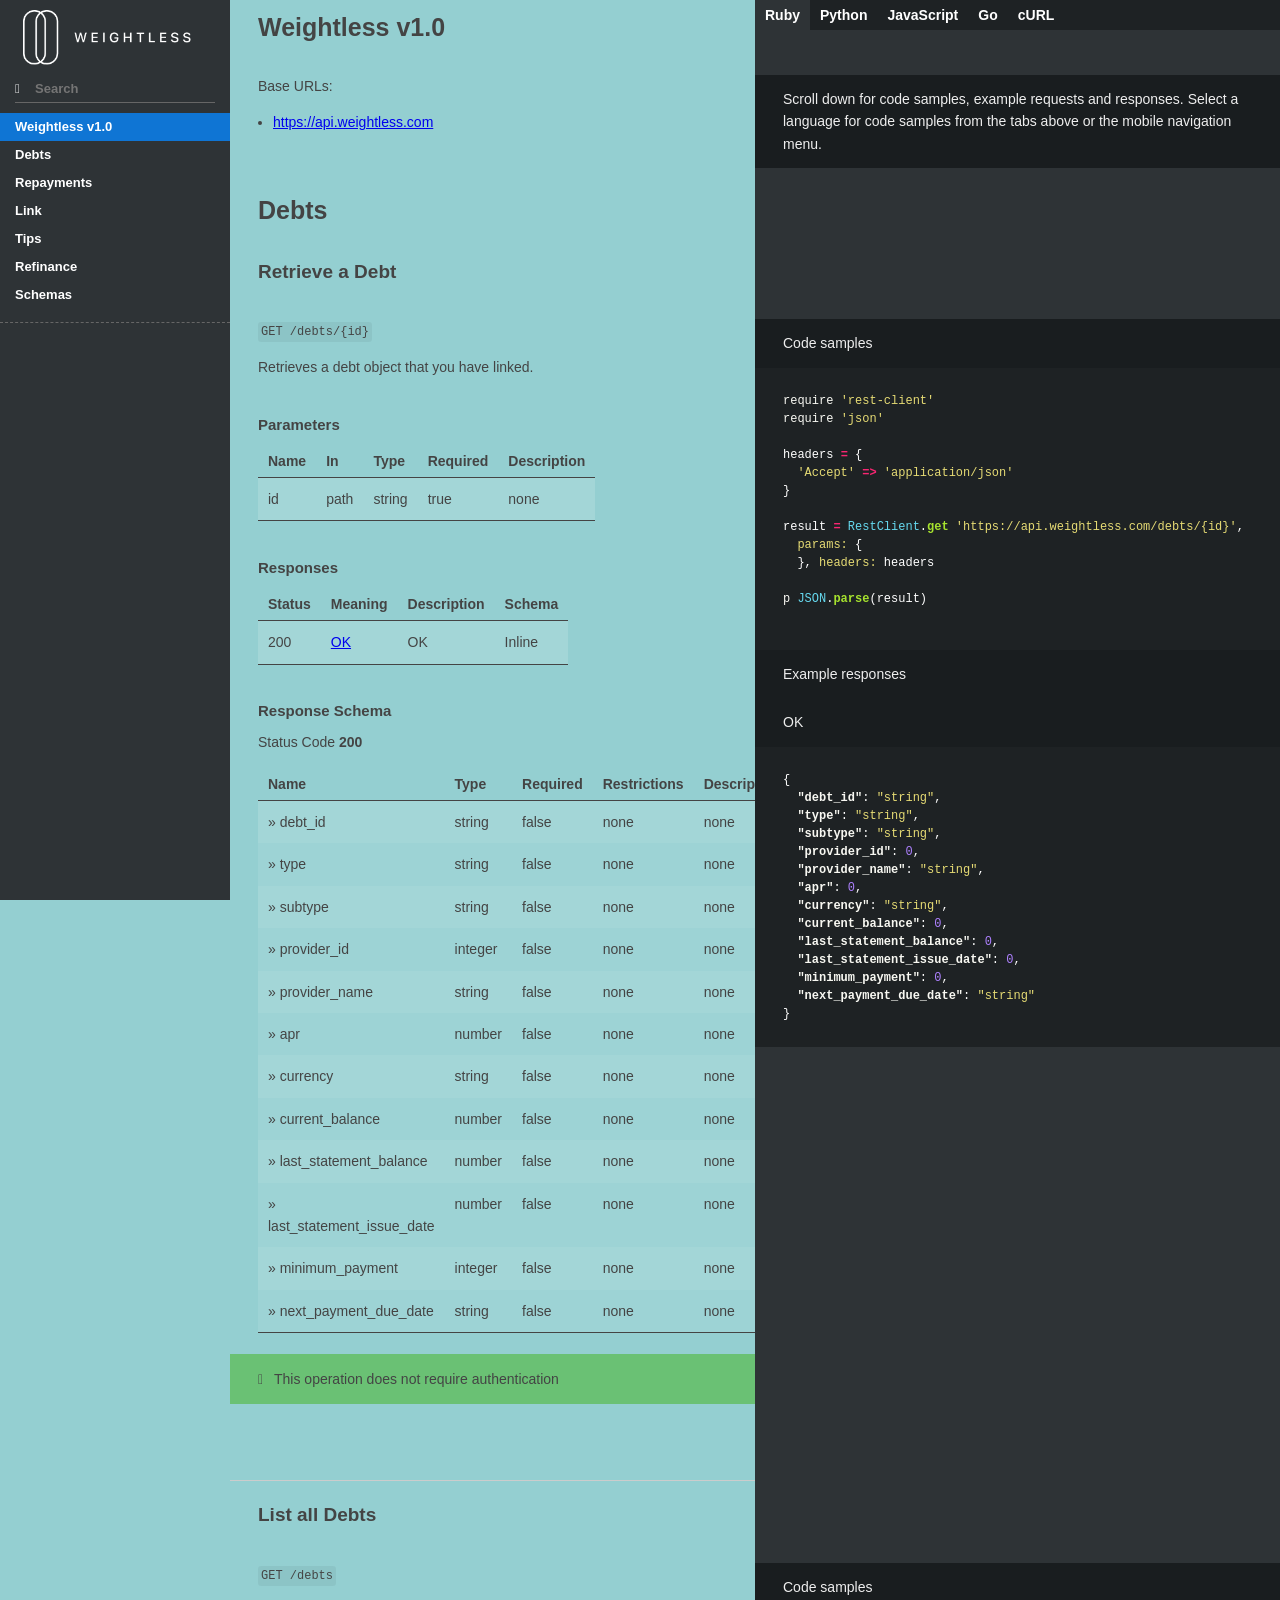
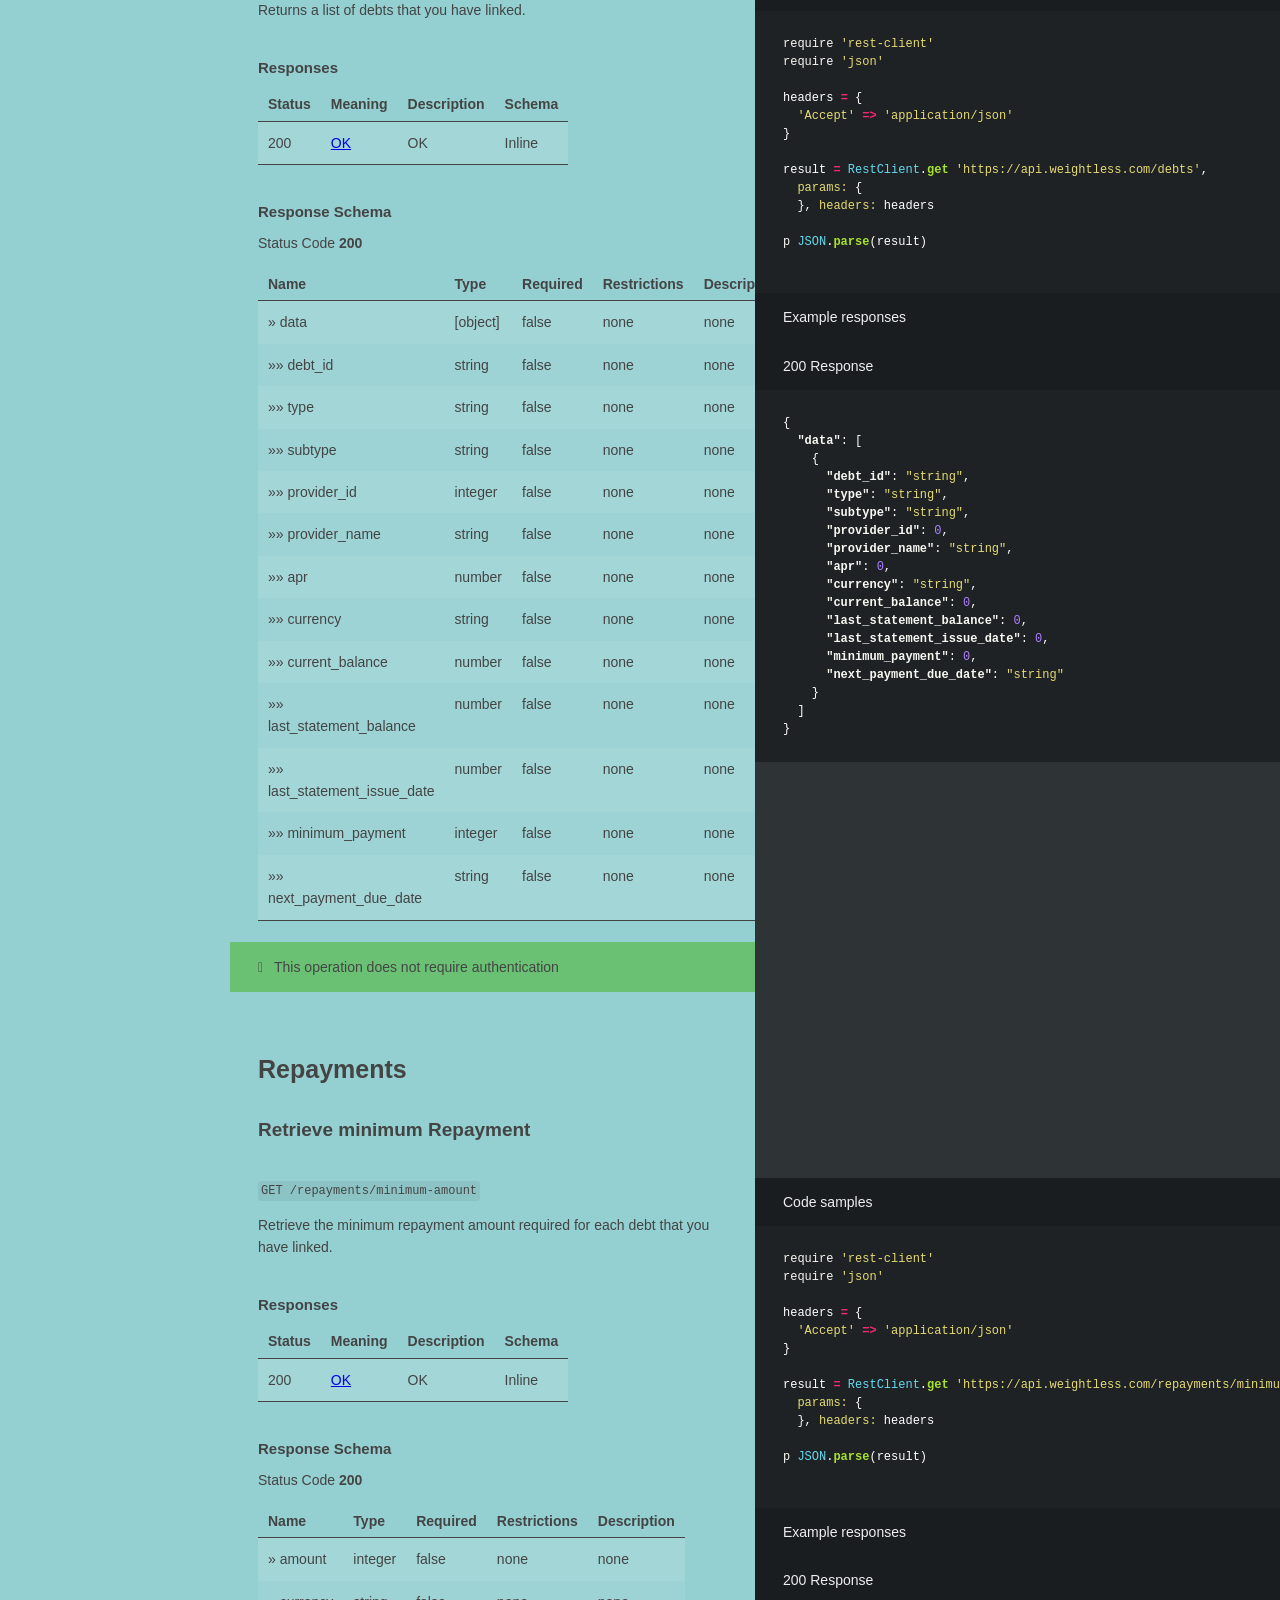
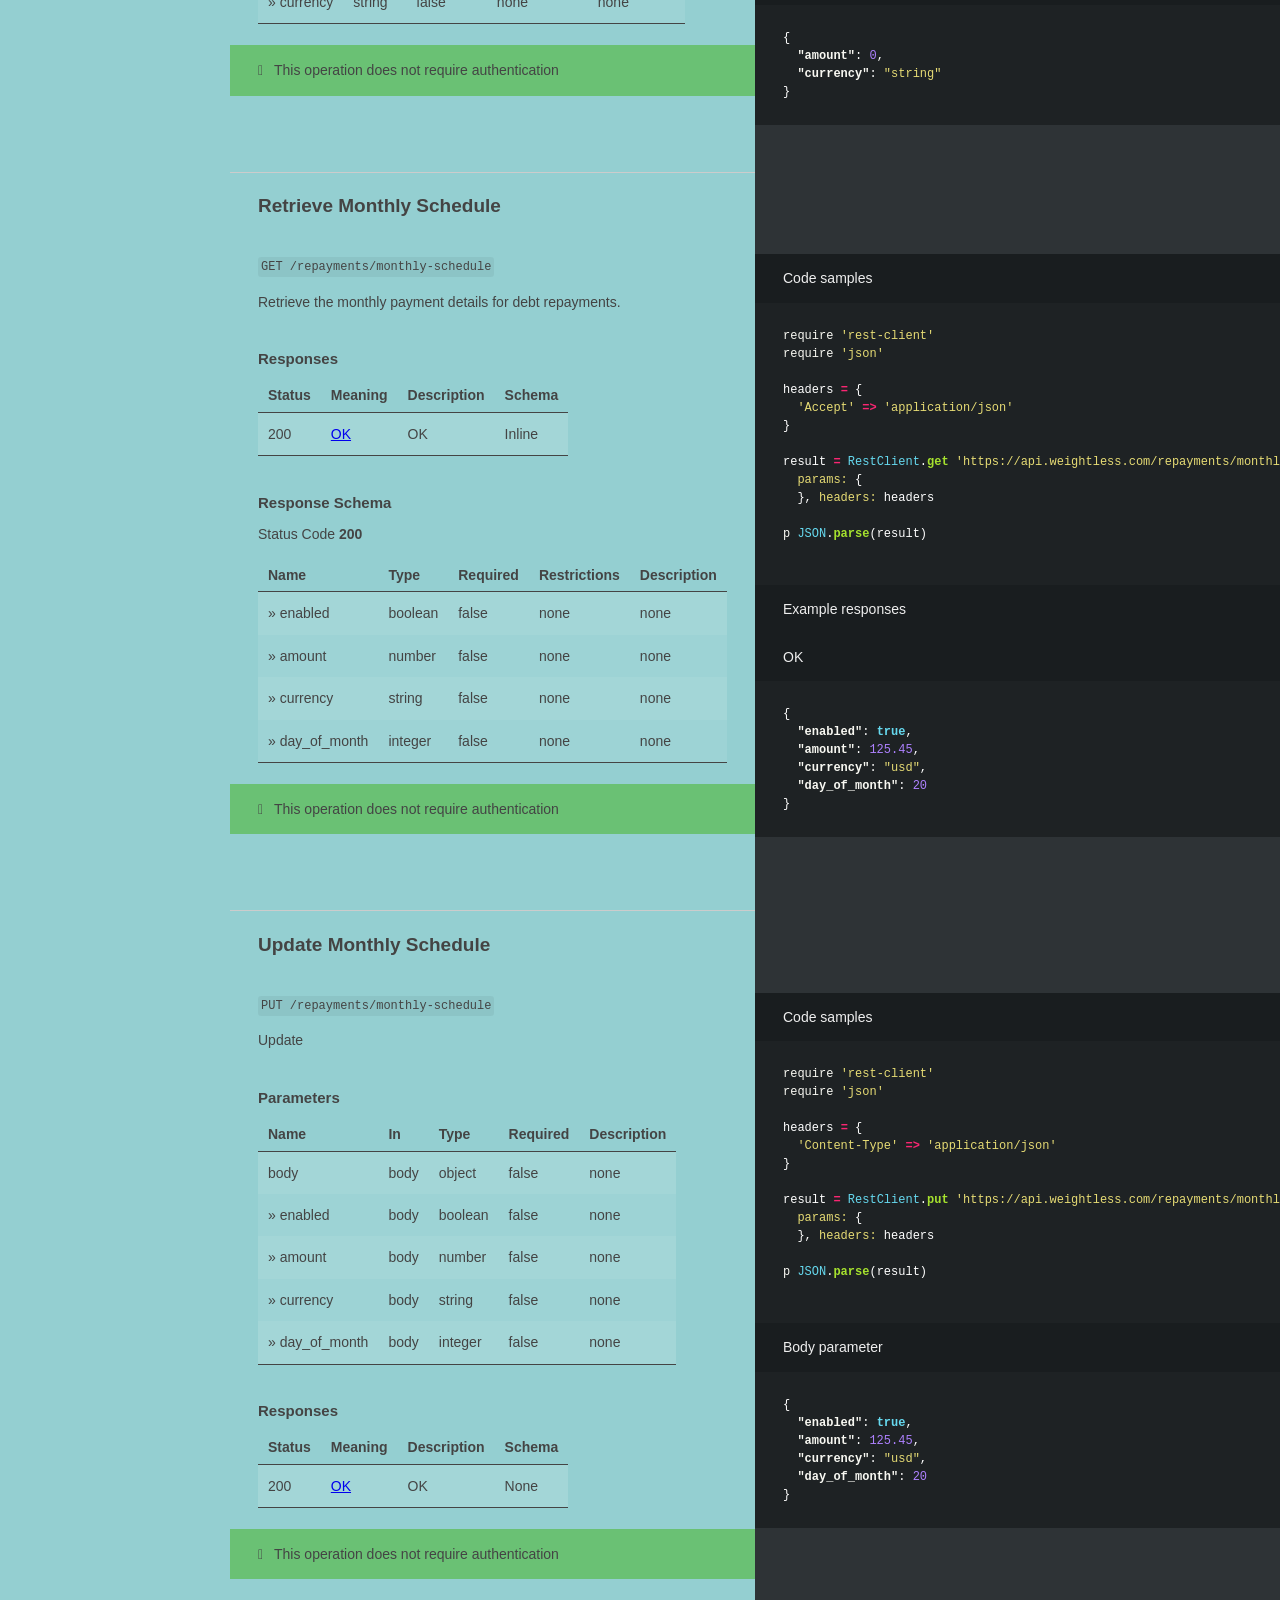
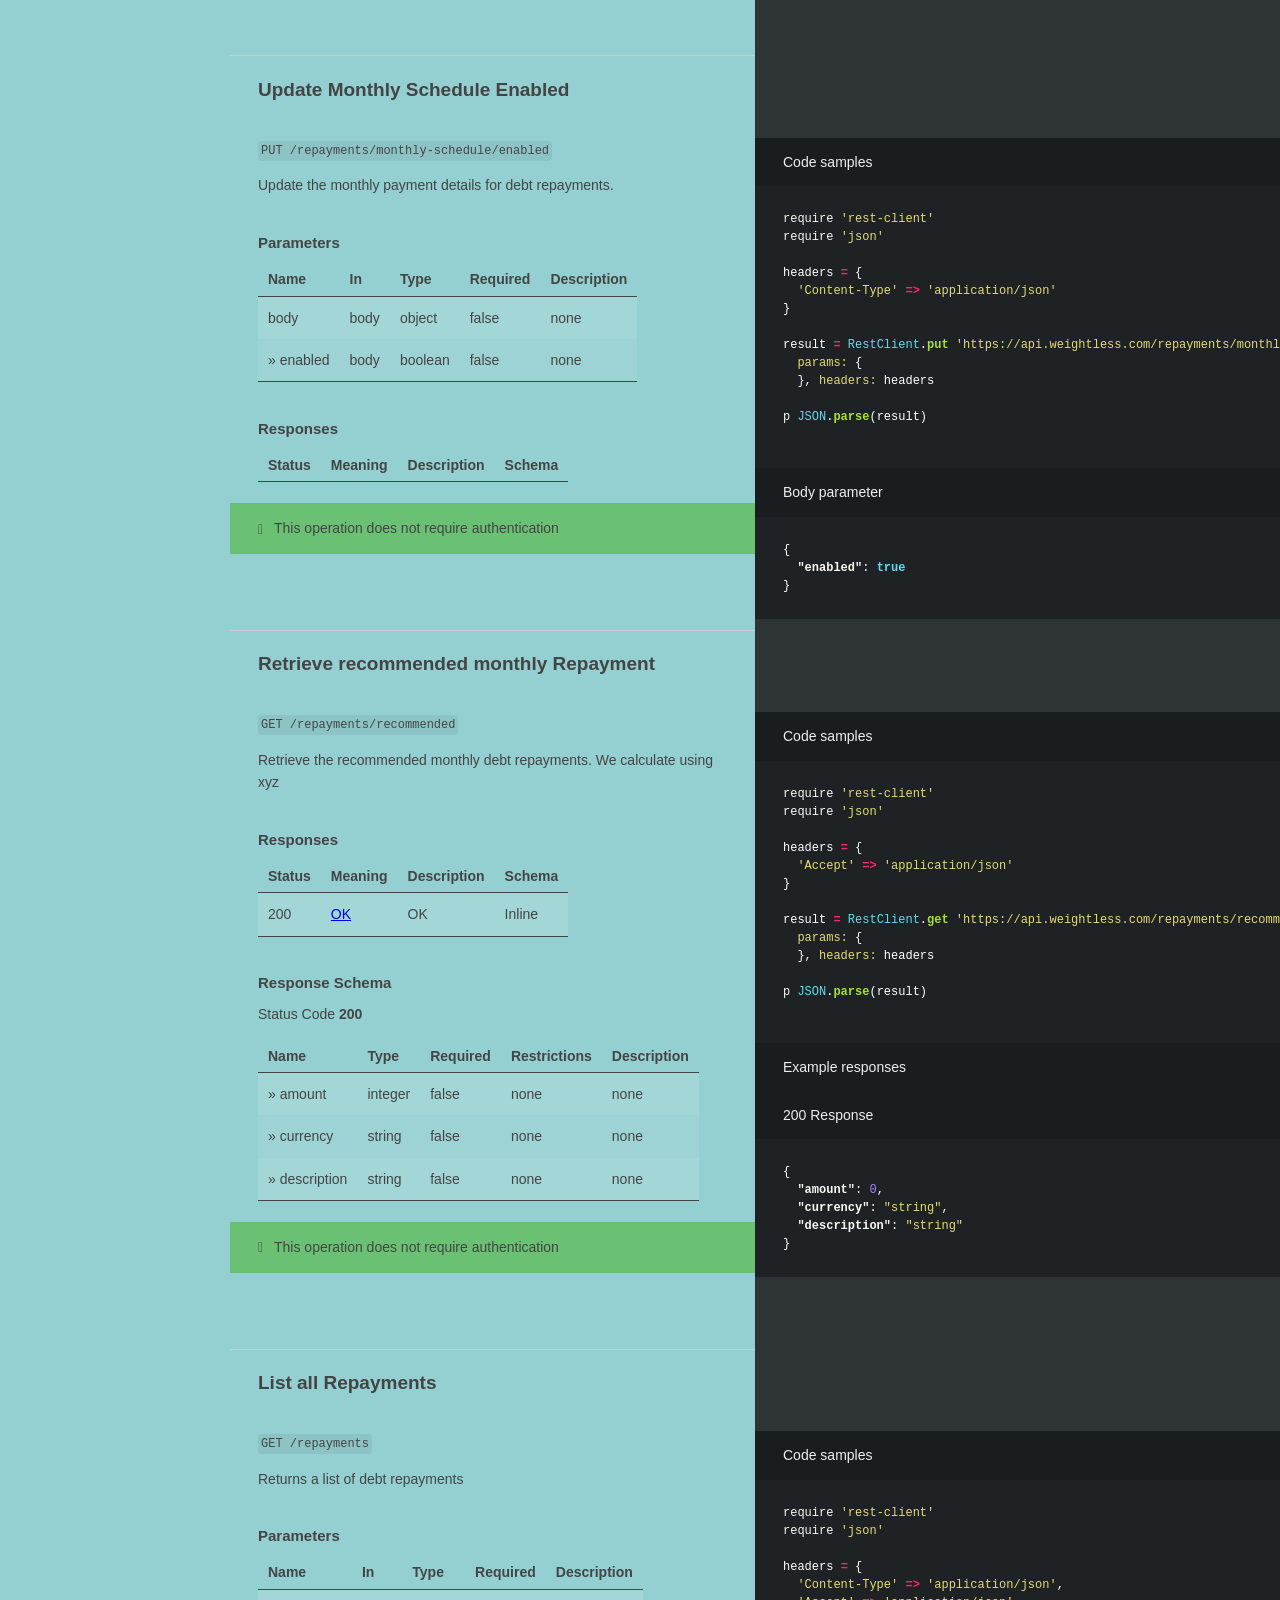
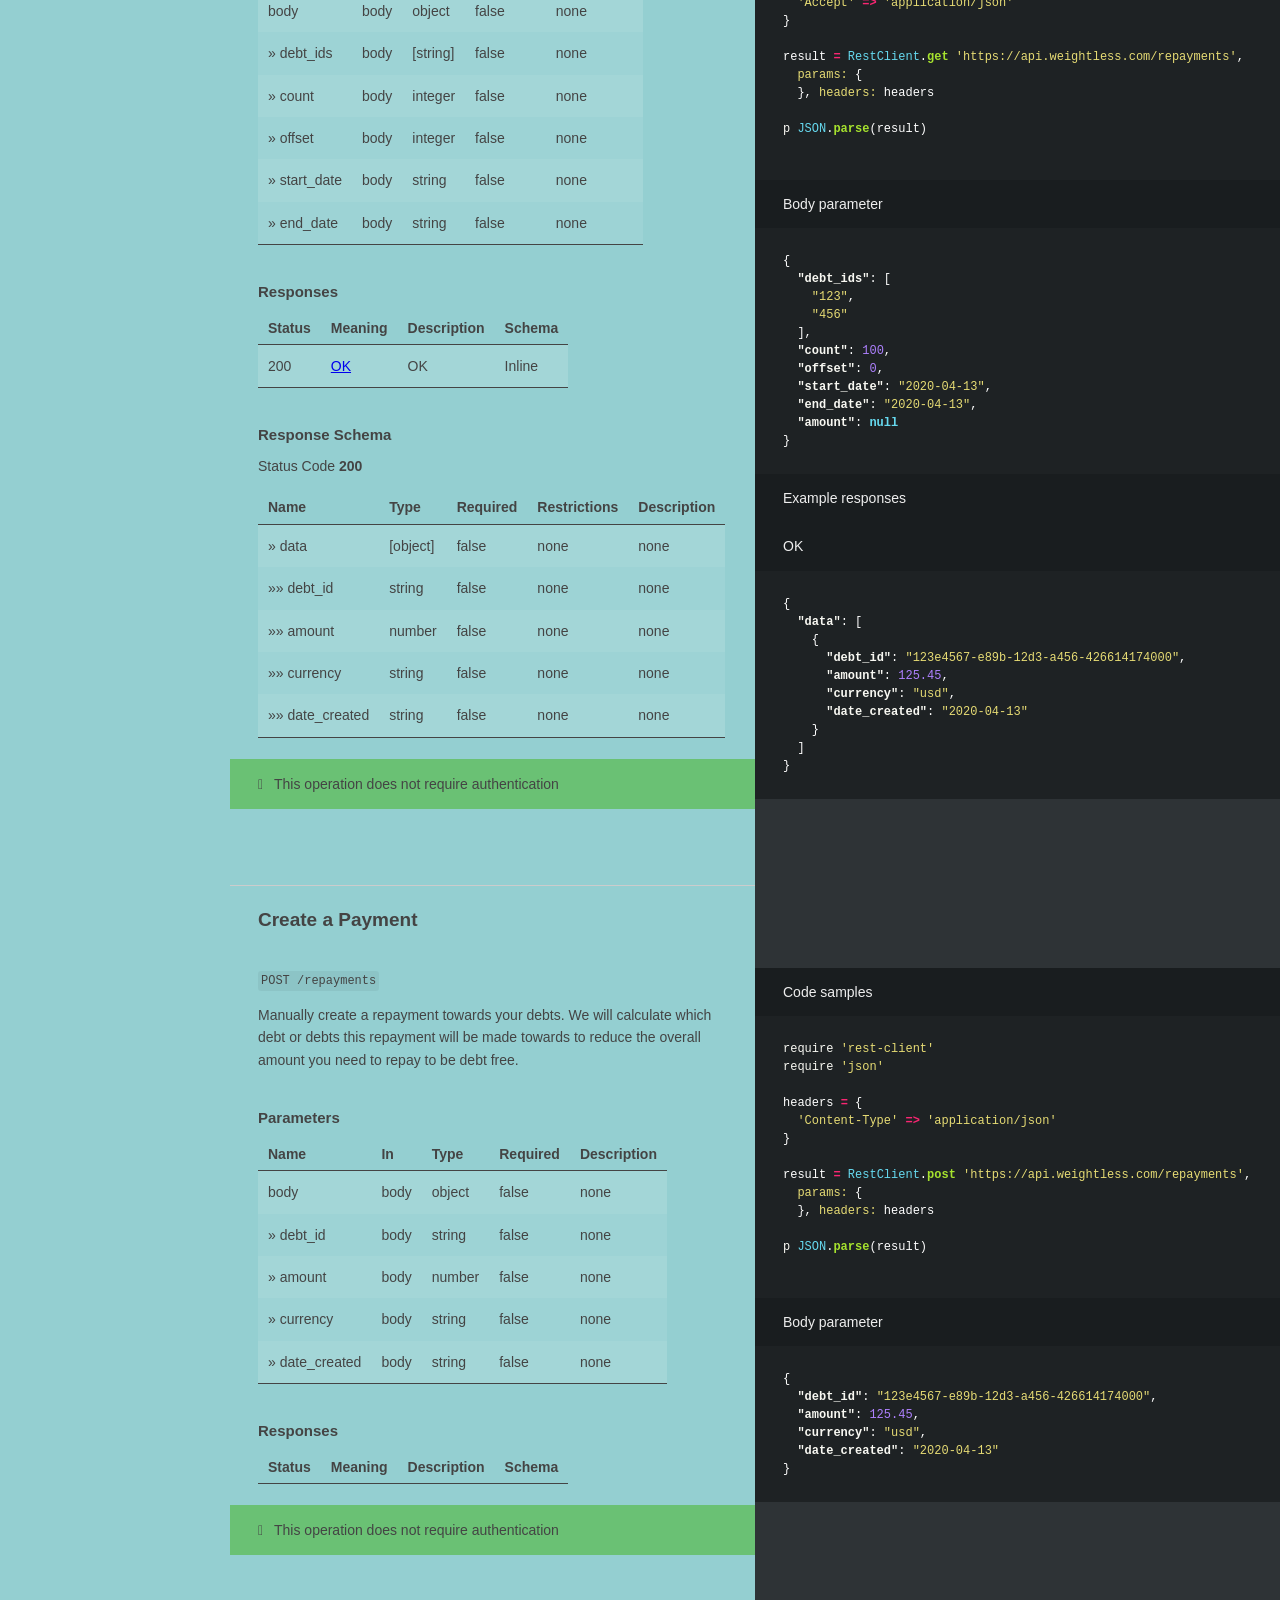
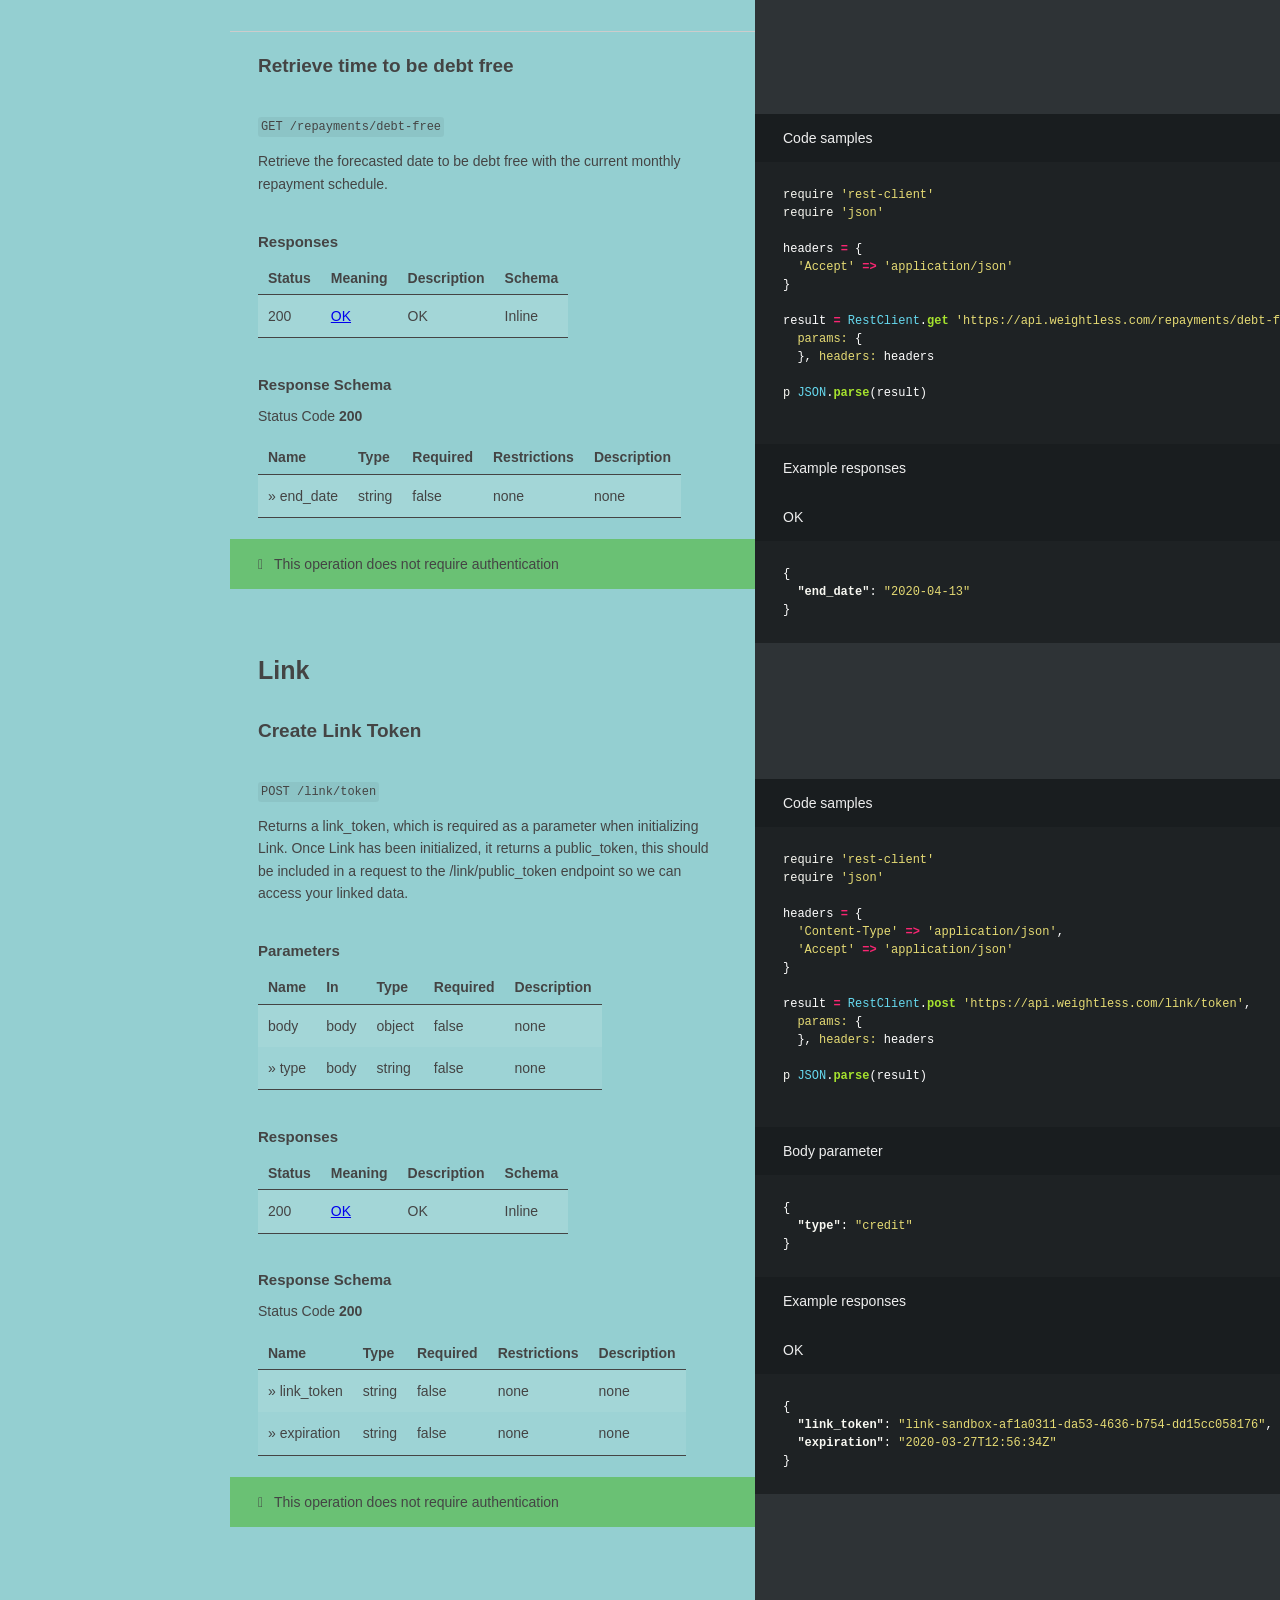
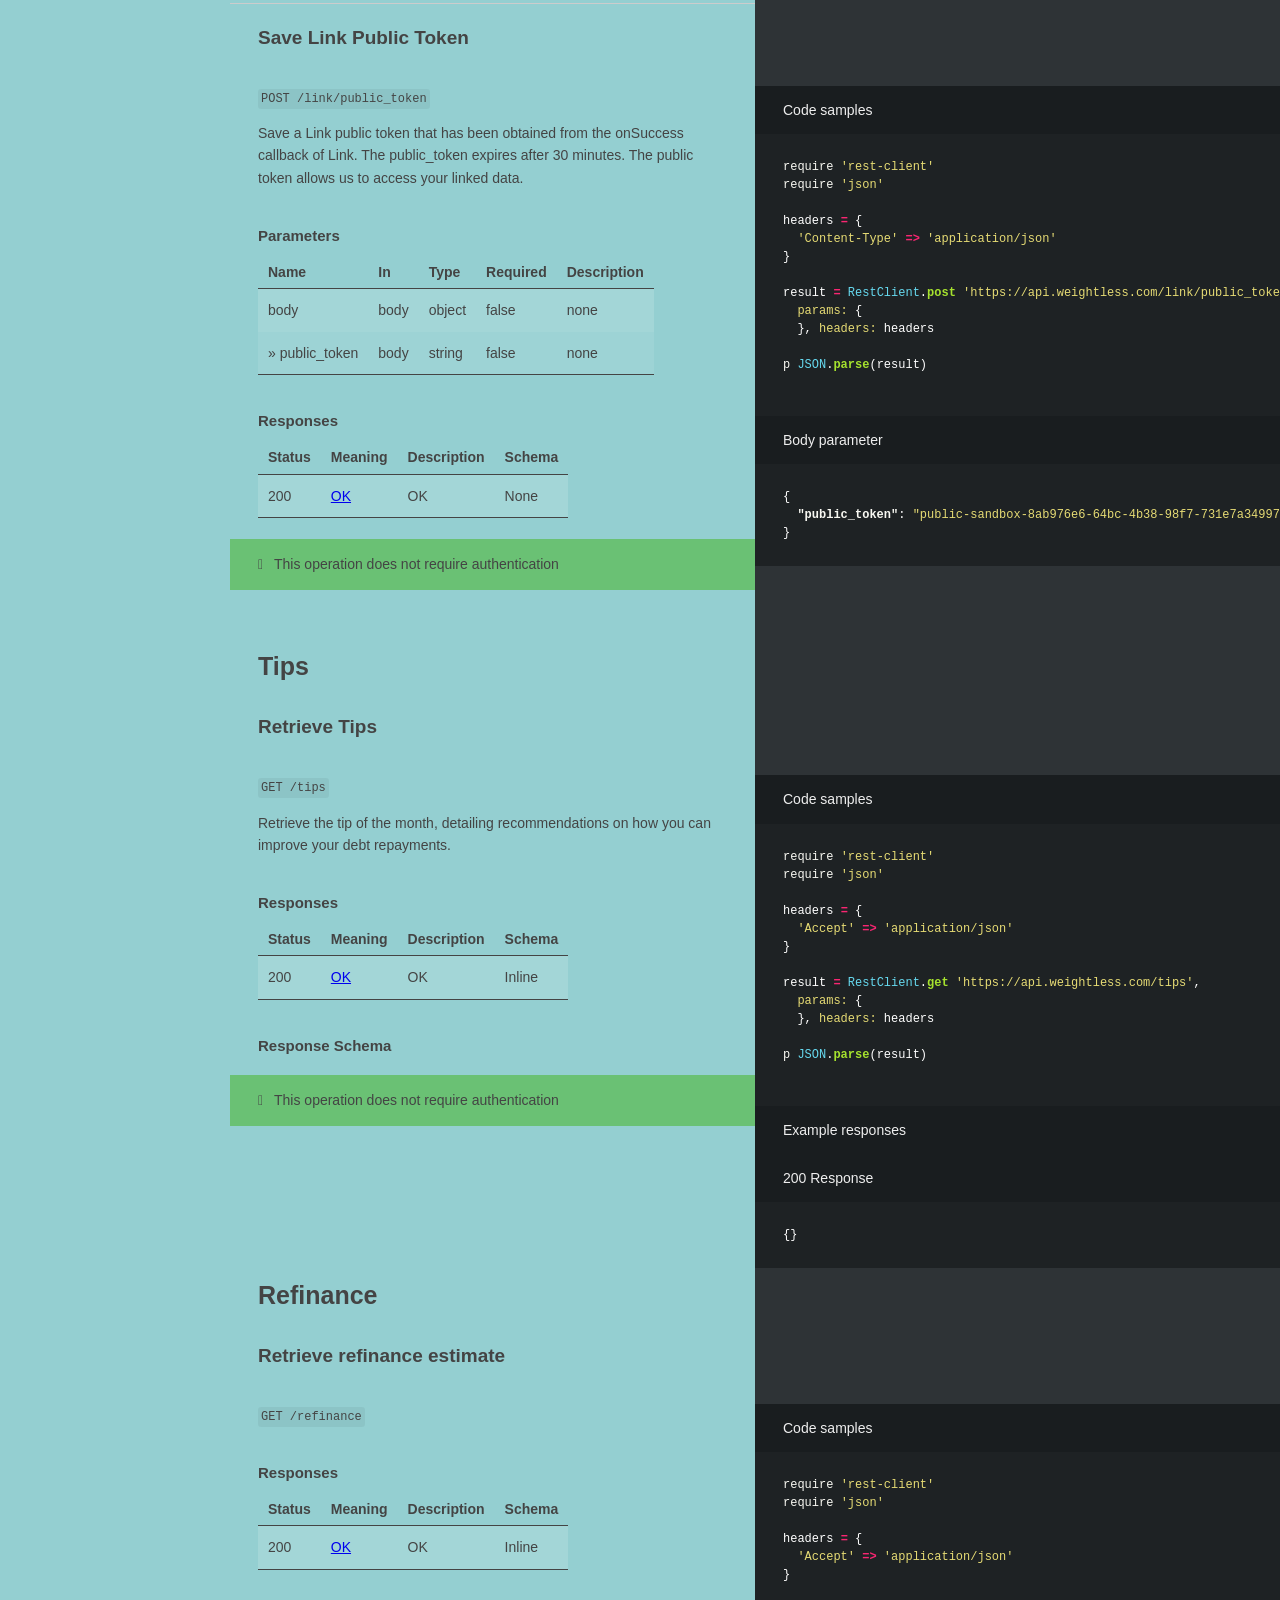
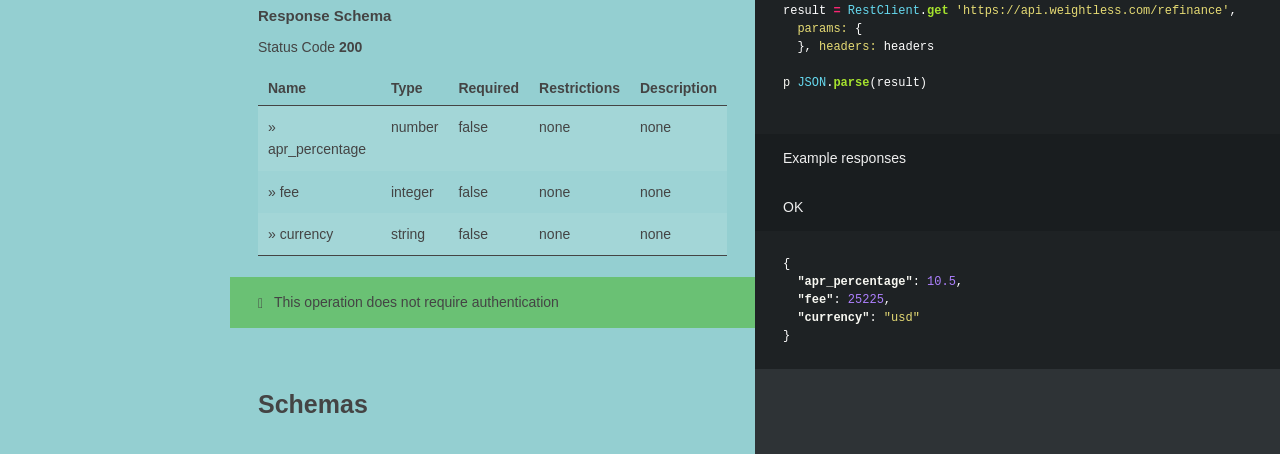
==== commit 540a7d19: "deploy: e390ce16872ebc8659b2e56915a6d7f0542a578f" ====
--- a/index.html
+++ b/index.html
@@ -10,12 +10,52 @@
     <style media="screen">
       .highlight table td { padding: 5px; }
 .highlight table pre { margin: 0; }
+.highlight .c, .highlight .ch, .highlight .cd, .highlight .cpf {
+  color: #75715e;
+  font-style: italic;
+}
+.highlight .cm {
+  color: #75715e;
+  font-style: italic;
+}
+.highlight .c1 {
+  color: #75715e;
+  font-style: italic;
+}
+.highlight .cp {
+  color: #75715e;
+  font-weight: bold;
+}
+.highlight .cs {
+  color: #75715e;
+  font-weight: bold;
+  font-style: italic;
+}
+.highlight .err {
+  color: #960050;
+  background-color: #1e0010;
+}
+.highlight .gi {
+  color: #ffffff;
+  background-color: #324932;
+}
+.highlight .gd {
+  color: #ffffff;
+  background-color: #493131;
+}
+.highlight .ge {
+  color: #000000;
+  font-style: italic;
+}
+.highlight .gr {
+  color: #aa0000;
+}
+.highlight .gt {
+  color: #aa0000;
+}
 .highlight .gh {
   color: #999999;
 }
-.highlight .sr {
-  color: #f6aa11;
-}
 .highlight .go {
   color: #888888;
 }
@@ -23,177 +63,164 @@
   color: #555555;
 }
 .highlight .gs {
+  font-weight: bold;
 }
 .highlight .gu {
   color: #aaaaaa;
 }
-.highlight .nb {
-  color: #f6aa11;
-}
-.highlight .cm {
-  color: #75715e;
-}
-.highlight .cp {
-  color: #75715e;
-}
-.highlight .c1 {
-  color: #75715e;
-}
-.highlight .cs {
-  color: #75715e;
-}
-.highlight .c, .highlight .ch, .highlight .cd, .highlight .cpf {
-  color: #75715e;
-}
-.highlight .err {
-  color: #960050;
-}
-.highlight .gr {
-  color: #960050;
-}
-.highlight .gt {
-  color: #960050;
-}
-.highlight .gd {
-  color: #49483e;
-}
-.highlight .gi {
-  color: #49483e;
-}
-.highlight .ge {
-  color: #49483e;
+.highlight .k, .highlight .kv {
+  color: #66d9ef;
+  font-weight: bold;
 }
 .highlight .kc {
   color: #66d9ef;
+  font-weight: bold;
 }
 .highlight .kd {
   color: #66d9ef;
+  font-weight: bold;
+}
+.highlight .kp {
+  color: #66d9ef;
+  font-weight: bold;
 }
 .highlight .kr {
   color: #66d9ef;
+  font-weight: bold;
+}
+.highlight .kt {
+  color: #66d9ef;
+  font-weight: bold;
+}
+.highlight .kn {
+  color: #f92672;
+  font-weight: bold;
+}
+.highlight .ow {
+  color: #f92672;
+  font-weight: bold;
+}
+.highlight .o {
+  color: #f92672;
+  font-weight: bold;
+}
+.highlight .mf {
+  color: #ae81ff;
+}
+.highlight .mh {
+  color: #ae81ff;
+}
+.highlight .il {
+  color: #ae81ff;
+}
+.highlight .mi {
+  color: #ae81ff;
+}
+.highlight .mo {
+  color: #ae81ff;
+}
+.highlight .m, .highlight .mb, .highlight .mx {
+  color: #ae81ff;
+}
+.highlight .se {
+  color: #ae81ff;
+}
+.highlight .sa {
+  color: #66d9ef;
+  font-weight: bold;
+}
+.highlight .sb {
+  color: #e6db74;
+}
+.highlight .sc {
+  color: #e6db74;
+}
+.highlight .sd {
+  color: #e6db74;
+}
+.highlight .s2 {
+  color: #e6db74;
+}
+.highlight .sh {
+  color: #e6db74;
+}
+.highlight .si {
+  color: #e6db74;
+}
+.highlight .sx {
+  color: #e6db74;
+}
+.highlight .sr {
+  color: #e6db74;
+}
+.highlight .s1 {
+  color: #e6db74;
+}
+.highlight .ss {
+  color: #e6db74;
+}
+.highlight .s, .highlight .dl {
+  color: #e6db74;
+}
+.highlight .na {
+  color: #a6e22e;
+}
+.highlight .nc {
+  color: #a6e22e;
+  font-weight: bold;
+}
+.highlight .nd {
+  color: #a6e22e;
+  font-weight: bold;
+}
+.highlight .ne {
+  color: #a6e22e;
+  font-weight: bold;
+}
+.highlight .nf, .highlight .fm {
+  color: #a6e22e;
+  font-weight: bold;
 }
 .highlight .no {
   color: #66d9ef;
 }
-.highlight .kt {
-  color: #66d9ef;
-}
-.highlight .mf {
-  color: #ae81ff;
-}
-.highlight .mh {
-  color: #ae81ff;
-}
-.highlight .il {
-  color: #ae81ff;
-}
-.highlight .mi {
-  color: #ae81ff;
-}
-.highlight .mo {
-  color: #ae81ff;
-}
-.highlight .m, .highlight .mb, .highlight .mx {
-  color: #ae81ff;
-}
-.highlight .sc {
-  color: #ae81ff;
-}
-.highlight .se {
-  color: #ae81ff;
-}
-.highlight .ss {
-  color: #ae81ff;
-}
-.highlight .sd {
-  color: #e6db74;
-}
-.highlight .s2 {
-  color: #e6db74;
-}
-.highlight .sb {
-  color: #e6db74;
-}
-.highlight .sh {
-  color: #e6db74;
-}
-.highlight .si {
-  color: #e6db74;
-}
-.highlight .sx {
-  color: #e6db74;
-}
-.highlight .s1 {
-  color: #e6db74;
-}
-.highlight .s, .highlight .sa, .highlight .dl {
-  color: #e6db74;
-}
-.highlight .na {
-  color: #a6e22e;
-}
-.highlight .nc {
-  color: #a6e22e;
-}
-.highlight .nd {
-  color: #a6e22e;
-}
-.highlight .ne {
-  color: #a6e22e;
-}
-.highlight .nf, .highlight .fm {
-  color: #a6e22e;
+.highlight .bp {
+  color: #f8f8f2;
+}
+.highlight .nb {
+  color: #f8f8f2;
+}
+.highlight .ni {
+  color: #f8f8f2;
+}
+.highlight .nn {
+  color: #f8f8f2;
 }
 .highlight .vc {
-  color: #ffffff;
-}
-.highlight .nn {
-  color: #ffffff;
-}
-.highlight .ni {
-  color: #ffffff;
-}
-.highlight .bp {
-  color: #ffffff;
+  color: #f8f8f2;
 }
 .highlight .vg {
-  color: #ffffff;
+  color: #f8f8f2;
 }
 .highlight .vi {
-  color: #ffffff;
+  color: #f8f8f2;
 }
 .highlight .nv, .highlight .vm {
-  color: #ffffff;
+  color: #f8f8f2;
 }
 .highlight .w {
-  color: #ffffff;
-}
-.highlight {
-  color: #ffffff;
-}
-.highlight .n, .highlight .py, .highlight .nx {
-  color: #ffffff;
+  color: #f8f8f2;
 }
 .highlight .nl {
-  color: #f92672;
-}
-.highlight .ow {
-  color: #f92672;
+  color: #f8f8f2;
+  font-weight: bold;
 }
 .highlight .nt {
   color: #f92672;
 }
-.highlight .k, .highlight .kv {
-  color: #f92672;
-}
-.highlight .kn {
-  color: #f92672;
-}
-.highlight .kp {
-  color: #f92672;
-}
-.highlight .o {
-  color: #f92672;
+.highlight {
+  color: #f8f8f2;
+  background-color: #49483e;
 }
     </style>
     <style media="print">
@@ -400,7 +427,7 @@
 <p>Base URLs:</p>
 
 <ul>
-<li><a href="testtesthttps://api.weightless.com">testtesthttps://api.weightless.com</a></li>
+<li><a href="https://api.weightless.com">https://api.weightless.com</a></li>
 </ul>
 
 <h1 id="weightless-debts">Debts</h1>
@@ -417,7 +444,7 @@
   <span class="s1">'Accept'</span> <span class="o">=&gt;</span> <span class="s1">'application/json'</span>
 <span class="p">}</span>
 
-<span class="n">result</span> <span class="o">=</span> <span class="no">RestClient</span><span class="p">.</span><span class="nf">get</span> <span class="s1">'testtesthttps://api.weightless.com/debts/{id}'</span><span class="p">,</span>
+<span class="n">result</span> <span class="o">=</span> <span class="no">RestClient</span><span class="p">.</span><span class="nf">get</span> <span class="s1">'https://api.weightless.com/debts/{id}'</span><span class="p">,</span>
   <span class="ss">params: </span><span class="p">{</span>
   <span class="p">},</span> <span class="ss">headers: </span><span class="n">headers</span>
 
@@ -428,7 +455,7 @@
   <span class="s">'Accept'</span><span class="p">:</span> <span class="s">'application/json'</span>
 <span class="p">}</span>
 
-<span class="n">r</span> <span class="o">=</span> <span class="n">requests</span><span class="p">.</span><span class="n">get</span><span class="p">(</span><span class="s">'testtesthttps://api.weightless.com/debts/{id}'</span><span class="p">,</span> <span class="n">headers</span> <span class="o">=</span> <span class="n">headers</span><span class="p">)</span>
+<span class="n">r</span> <span class="o">=</span> <span class="n">requests</span><span class="p">.</span><span class="n">get</span><span class="p">(</span><span class="s">'https://api.weightless.com/debts/{id}'</span><span class="p">,</span> <span class="n">headers</span> <span class="o">=</span> <span class="n">headers</span><span class="p">)</span>
 
 <span class="k">print</span><span class="p">(</span><span class="n">r</span><span class="p">.</span><span class="n">json</span><span class="p">())</span>
 
@@ -437,7 +464,7 @@
   <span class="dl">'</span><span class="s1">Accept</span><span class="dl">'</span><span class="p">:</span><span class="dl">'</span><span class="s1">application/json</span><span class="dl">'</span>
 <span class="p">};</span>
 
-<span class="nx">fetch</span><span class="p">(</span><span class="dl">'</span><span class="s1">testtesthttps://api.weightless.com/debts/{id}</span><span class="dl">'</span><span class="p">,</span>
+<span class="nx">fetch</span><span class="p">(</span><span class="dl">'</span><span class="s1">https://api.weightless.com/debts/{id}</span><span class="dl">'</span><span class="p">,</span>
 <span class="p">{</span>
   <span class="na">method</span><span class="p">:</span> <span class="dl">'</span><span class="s1">GET</span><span class="dl">'</span><span class="p">,</span>
 
@@ -463,7 +490,7 @@
     <span class="p">}</span>
 
     <span class="n">data</span> <span class="o">:=</span> <span class="n">bytes</span><span class="o">.</span><span class="n">NewBuffer</span><span class="p">([]</span><span class="kt">byte</span><span class="p">{</span><span class="n">jsonReq</span><span class="p">})</span>
-    <span class="n">req</span><span class="p">,</span> <span class="n">err</span> <span class="o">:=</span> <span class="n">http</span><span class="o">.</span><span class="n">NewRequest</span><span class="p">(</span><span class="s">"GET"</span><span class="p">,</span> <span class="s">"testtesthttps://api.weightless.com/debts/{id}"</span><span class="p">,</span> <span class="n">data</span><span class="p">)</span>
+    <span class="n">req</span><span class="p">,</span> <span class="n">err</span> <span class="o">:=</span> <span class="n">http</span><span class="o">.</span><span class="n">NewRequest</span><span class="p">(</span><span class="s">"GET"</span><span class="p">,</span> <span class="s">"https://api.weightless.com/debts/{id}"</span><span class="p">,</span> <span class="n">data</span><span class="p">)</span>
     <span class="n">req</span><span class="o">.</span><span class="n">Header</span> <span class="o">=</span> <span class="n">headers</span>
 
     <span class="n">client</span> <span class="o">:=</span> <span class="o">&amp;</span><span class="n">http</span><span class="o">.</span><span class="n">Client</span><span class="p">{}</span>
@@ -472,7 +499,7 @@
 <span class="p">}</span>
 
 </code></pre></div><div class="highlight"><pre class="highlight shell tab-shell"><code><span class="c"># You can also use wget</span>
-curl <span class="nt">-X</span> GET testtesthttps://api.weightless.com/debts/<span class="o">{</span><span class="nb">id</span><span class="o">}</span> <span class="se">\</span>
+curl <span class="nt">-X</span> GET https://api.weightless.com/debts/<span class="o">{</span><span class="nb">id</span><span class="o">}</span> <span class="se">\</span>
   <span class="nt">-H</span> <span class="s1">'Accept: application/json'</span>
 
 </code></pre></div>
@@ -653,7 +680,7 @@
   <span class="s1">'Accept'</span> <span class="o">=&gt;</span> <span class="s1">'application/json'</span>
 <span class="p">}</span>
 
-<span class="n">result</span> <span class="o">=</span> <span class="no">RestClient</span><span class="p">.</span><span class="nf">get</span> <span class="s1">'testtesthttps://api.weightless.com/debts'</span><span class="p">,</span>
+<span class="n">result</span> <span class="o">=</span> <span class="no">RestClient</span><span class="p">.</span><span class="nf">get</span> <span class="s1">'https://api.weightless.com/debts'</span><span class="p">,</span>
   <span class="ss">params: </span><span class="p">{</span>
   <span class="p">},</span> <span class="ss">headers: </span><span class="n">headers</span>
 
@@ -664,7 +691,7 @@
   <span class="s">'Accept'</span><span class="p">:</span> <span class="s">'application/json'</span>
 <span class="p">}</span>
 
-<span class="n">r</span> <span class="o">=</span> <span class="n">requests</span><span class="p">.</span><span class="n">get</span><span class="p">(</span><span class="s">'testtesthttps://api.weightless.com/debts'</span><span class="p">,</span> <span class="n">headers</span> <span class="o">=</span> <span class="n">headers</span><span class="p">)</span>
+<span class="n">r</span> <span class="o">=</span> <span class="n">requests</span><span class="p">.</span><span class="n">get</span><span class="p">(</span><span class="s">'https://api.weightless.com/debts'</span><span class="p">,</span> <span class="n">headers</span> <span class="o">=</span> <span class="n">headers</span><span class="p">)</span>
 
 <span class="k">print</span><span class="p">(</span><span class="n">r</span><span class="p">.</span><span class="n">json</span><span class="p">())</span>
 
@@ -673,7 +700,7 @@
   <span class="dl">'</span><span class="s1">Accept</span><span class="dl">'</span><span class="p">:</span><span class="dl">'</span><span class="s1">application/json</span><span class="dl">'</span>
 <span class="p">};</span>
 
-<span class="nx">fetch</span><span class="p">(</span><span class="dl">'</span><span class="s1">testtesthttps://api.weightless.com/debts</span><span class="dl">'</span><span class="p">,</span>
+<span class="nx">fetch</span><span class="p">(</span><span class="dl">'</span><span class="s1">https://api.weightless.com/debts</span><span class="dl">'</span><span class="p">,</span>
 <span class="p">{</span>
   <span class="na">method</span><span class="p">:</span> <span class="dl">'</span><span class="s1">GET</span><span class="dl">'</span><span class="p">,</span>
 
@@ -699,7 +726,7 @@
     <span class="p">}</span>
 
     <span class="n">data</span> <span class="o">:=</span> <span class="n">bytes</span><span class="o">.</span><span class="n">NewBuffer</span><span class="p">([]</span><span class="kt">byte</span><span class="p">{</span><span class="n">jsonReq</span><span class="p">})</span>
-    <span class="n">req</span><span class="p">,</span> <span class="n">err</span> <span class="o">:=</span> <span class="n">http</span><span class="o">.</span><span class="n">NewRequest</span><span class="p">(</span><span class="s">"GET"</span><span class="p">,</span> <span class="s">"testtesthttps://api.weightless.com/debts"</span><span class="p">,</span> <span class="n">data</span><span class="p">)</span>
+    <span class="n">req</span><span class="p">,</span> <span class="n">err</span> <span class="o">:=</span> <span class="n">http</span><span class="o">.</span><span class="n">NewRequest</span><span class="p">(</span><span class="s">"GET"</span><span class="p">,</span> <span class="s">"https://api.weightless.com/debts"</span><span class="p">,</span> <span class="n">data</span><span class="p">)</span>
     <span class="n">req</span><span class="o">.</span><span class="n">Header</span> <span class="o">=</span> <span class="n">headers</span>
 
     <span class="n">client</span> <span class="o">:=</span> <span class="o">&amp;</span><span class="n">http</span><span class="o">.</span><span class="n">Client</span><span class="p">{}</span>
@@ -708,7 +735,7 @@
 <span class="p">}</span>
 
 </code></pre></div><div class="highlight"><pre class="highlight shell tab-shell"><code><span class="c"># You can also use wget</span>
-curl <span class="nt">-X</span> GET testtesthttps://api.weightless.com/debts <span class="se">\</span>
+curl <span class="nt">-X</span> GET https://api.weightless.com/debts <span class="se">\</span>
   <span class="nt">-H</span> <span class="s1">'Accept: application/json'</span>
 
 </code></pre></div>
@@ -882,7 +909,7 @@
   <span class="s1">'Accept'</span> <span class="o">=&gt;</span> <span class="s1">'application/json'</span>
 <span class="p">}</span>
 
-<span class="n">result</span> <span class="o">=</span> <span class="no">RestClient</span><span class="p">.</span><span class="nf">get</span> <span class="s1">'testtesthttps://api.weightless.com/repayments/minimum-amount'</span><span class="p">,</span>
+<span class="n">result</span> <span class="o">=</span> <span class="no">RestClient</span><span class="p">.</span><span class="nf">get</span> <span class="s1">'https://api.weightless.com/repayments/minimum-amount'</span><span class="p">,</span>
   <span class="ss">params: </span><span class="p">{</span>
   <span class="p">},</span> <span class="ss">headers: </span><span class="n">headers</span>
 
@@ -893,7 +920,7 @@
   <span class="s">'Accept'</span><span class="p">:</span> <span class="s">'application/json'</span>
 <span class="p">}</span>
 
-<span class="n">r</span> <span class="o">=</span> <span class="n">requests</span><span class="p">.</span><span class="n">get</span><span class="p">(</span><span class="s">'testtesthttps://api.weightless.com/repayments/minimum-amount'</span><span class="p">,</span> <span class="n">headers</span> <span class="o">=</span> <span class="n">headers</span><span class="p">)</span>
+<span class="n">r</span> <span class="o">=</span> <span class="n">requests</span><span class="p">.</span><span class="n">get</span><span class="p">(</span><span class="s">'https://api.weightless.com/repayments/minimum-amount'</span><span class="p">,</span> <span class="n">headers</span> <span class="o">=</span> <span class="n">headers</span><span class="p">)</span>
 
 <span class="k">print</span><span class="p">(</span><span class="n">r</span><span class="p">.</span><span class="n">json</span><span class="p">())</span>
 
@@ -902,7 +929,7 @@
   <span class="dl">'</span><span class="s1">Accept</span><span class="dl">'</span><span class="p">:</span><span class="dl">'</span><span class="s1">application/json</span><span class="dl">'</span>
 <span class="p">};</span>
 
-<span class="nx">fetch</span><span class="p">(</span><span class="dl">'</span><span class="s1">testtesthttps://api.weightless.com/repayments/minimum-amount</span><span class="dl">'</span><span class="p">,</span>
+<span class="nx">fetch</span><span class="p">(</span><span class="dl">'</span><span class="s1">https://api.weightless.com/repayments/minimum-amount</span><span class="dl">'</span><span class="p">,</span>
 <span class="p">{</span>
   <span class="na">method</span><span class="p">:</span> <span class="dl">'</span><span class="s1">GET</span><span class="dl">'</span><span class="p">,</span>
 
@@ -928,7 +955,7 @@
     <span class="p">}</span>
 
     <span class="n">data</span> <span class="o">:=</span> <span class="n">bytes</span><span class="o">.</span><span class="n">NewBuffer</span><span class="p">([]</span><span class="kt">byte</span><span class="p">{</span><span class="n">jsonReq</span><span class="p">})</span>
-    <span class="n">req</span><span class="p">,</span> <span class="n">err</span> <span class="o">:=</span> <span class="n">http</span><span class="o">.</span><span class="n">NewRequest</span><span class="p">(</span><span class="s">"GET"</span><span class="p">,</span> <span class="s">"testtesthttps://api.weightless.com/repayments/minimum-amount"</span><span class="p">,</span> <span class="n">data</span><span class="p">)</span>
+    <span class="n">req</span><span class="p">,</span> <span class="n">err</span> <span class="o">:=</span> <span class="n">http</span><span class="o">.</span><span class="n">NewRequest</span><span class="p">(</span><span class="s">"GET"</span><span class="p">,</span> <span class="s">"https://api.weightless.com/repayments/minimum-amount"</span><span class="p">,</span> <span class="n">data</span><span class="p">)</span>
     <span class="n">req</span><span class="o">.</span><span class="n">Header</span> <span class="o">=</span> <span class="n">headers</span>
 
     <span class="n">client</span> <span class="o">:=</span> <span class="o">&amp;</span><span class="n">http</span><span class="o">.</span><span class="n">Client</span><span class="p">{}</span>
@@ -937,7 +964,7 @@
 <span class="p">}</span>
 
 </code></pre></div><div class="highlight"><pre class="highlight shell tab-shell"><code><span class="c"># You can also use wget</span>
-curl <span class="nt">-X</span> GET testtesthttps://api.weightless.com/repayments/minimum-amount <span class="se">\</span>
+curl <span class="nt">-X</span> GET https://api.weightless.com/repayments/minimum-amount <span class="se">\</span>
   <span class="nt">-H</span> <span class="s1">'Accept: application/json'</span>
 
 </code></pre></div>
@@ -1018,7 +1045,7 @@
   <span class="s1">'Accept'</span> <span class="o">=&gt;</span> <span class="s1">'application/json'</span>
 <span class="p">}</span>
 
-<span class="n">result</span> <span class="o">=</span> <span class="no">RestClient</span><span class="p">.</span><span class="nf">get</span> <span class="s1">'testtesthttps://api.weightless.com/repayments/monthly-schedule'</span><span class="p">,</span>
+<span class="n">result</span> <span class="o">=</span> <span class="no">RestClient</span><span class="p">.</span><span class="nf">get</span> <span class="s1">'https://api.weightless.com/repayments/monthly-schedule'</span><span class="p">,</span>
   <span class="ss">params: </span><span class="p">{</span>
   <span class="p">},</span> <span class="ss">headers: </span><span class="n">headers</span>
 
@@ -1029,7 +1056,7 @@
   <span class="s">'Accept'</span><span class="p">:</span> <span class="s">'application/json'</span>
 <span class="p">}</span>
 
-<span class="n">r</span> <span class="o">=</span> <span class="n">requests</span><span class="p">.</span><span class="n">get</span><span class="p">(</span><span class="s">'testtesthttps://api.weightless.com/repayments/monthly-schedule'</span><span class="p">,</span> <span class="n">headers</span> <span class="o">=</span> <span class="n">headers</span><span class="p">)</span>
+<span class="n">r</span> <span class="o">=</span> <span class="n">requests</span><span class="p">.</span><span class="n">get</span><span class="p">(</span><span class="s">'https://api.weightless.com/repayments/monthly-schedule'</span><span class="p">,</span> <span class="n">headers</span> <span class="o">=</span> <span class="n">headers</span><span class="p">)</span>
 
 <span class="k">print</span><span class="p">(</span><span class="n">r</span><span class="p">.</span><span class="n">json</span><span class="p">())</span>
 
@@ -1038,7 +1065,7 @@
   <span class="dl">'</span><span class="s1">Accept</span><span class="dl">'</span><span class="p">:</span><span class="dl">'</span><span class="s1">application/json</span><span class="dl">'</span>
 <span class="p">};</span>
 
-<span class="nx">fetch</span><span class="p">(</span><span class="dl">'</span><span class="s1">testtesthttps://api.weightless.com/repayments/monthly-schedule</span><span class="dl">'</span><span class="p">,</span>
+<span class="nx">fetch</span><span class="p">(</span><span class="dl">'</span><span class="s1">https://api.weightless.com/repayments/monthly-schedule</span><span class="dl">'</span><span class="p">,</span>
 <span class="p">{</span>
   <span class="na">method</span><span class="p">:</span> <span class="dl">'</span><span class="s1">GET</span><span class="dl">'</span><span class="p">,</span>
 
@@ -1064,7 +1091,7 @@
     <span class="p">}</span>
 
     <span class="n">data</span> <span class="o">:=</span> <span class="n">bytes</span><span class="o">.</span><span class="n">NewBuffer</span><span class="p">([]</span><span class="kt">byte</span><span class="p">{</span><span class="n">jsonReq</span><span class="p">})</span>
-    <span class="n">req</span><span class="p">,</span> <span class="n">err</span> <span class="o">:=</span> <span class="n">http</span><span class="o">.</span><span class="n">NewRequest</span><span class="p">(</span><span class="s">"GET"</span><span class="p">,</span> <span class="s">"testtesthttps://api.weightless.com/repayments/monthly-schedule"</span><span class="p">,</span> <span class="n">data</span><span class="p">)</span>
+    <span class="n">req</span><span class="p">,</span> <span class="n">err</span> <span class="o">:=</span> <span class="n">http</span><span class="o">.</span><span class="n">NewRequest</span><span class="p">(</span><span class="s">"GET"</span><span class="p">,</span> <span class="s">"https://api.weightless.com/repayments/monthly-schedule"</span><span class="p">,</span> <span class="n">data</span><span class="p">)</span>
     <span class="n">req</span><span class="o">.</span><span class="n">Header</span> <span class="o">=</span> <span class="n">headers</span>
 
     <span class="n">client</span> <span class="o">:=</span> <span class="o">&amp;</span><span class="n">http</span><span class="o">.</span><span class="n">Client</span><span class="p">{}</span>
@@ -1073,7 +1100,7 @@
 <span class="p">}</span>
 
 </code></pre></div><div class="highlight"><pre class="highlight shell tab-shell"><code><span class="c"># You can also use wget</span>
-curl <span class="nt">-X</span> GET testtesthttps://api.weightless.com/repayments/monthly-schedule <span class="se">\</span>
+curl <span class="nt">-X</span> GET https://api.weightless.com/repayments/monthly-schedule <span class="se">\</span>
   <span class="nt">-H</span> <span class="s1">'Accept: application/json'</span>
 
 </code></pre></div>
@@ -1170,7 +1197,7 @@
   <span class="s1">'Content-Type'</span> <span class="o">=&gt;</span> <span class="s1">'application/json'</span>
 <span class="p">}</span>
 
-<span class="n">result</span> <span class="o">=</span> <span class="no">RestClient</span><span class="p">.</span><span class="nf">put</span> <span class="s1">'testtesthttps://api.weightless.com/repayments/monthly-schedule'</span><span class="p">,</span>
+<span class="n">result</span> <span class="o">=</span> <span class="no">RestClient</span><span class="p">.</span><span class="nf">put</span> <span class="s1">'https://api.weightless.com/repayments/monthly-schedule'</span><span class="p">,</span>
   <span class="ss">params: </span><span class="p">{</span>
   <span class="p">},</span> <span class="ss">headers: </span><span class="n">headers</span>
 
@@ -1181,7 +1208,7 @@
   <span class="s">'Content-Type'</span><span class="p">:</span> <span class="s">'application/json'</span>
 <span class="p">}</span>
 
-<span class="n">r</span> <span class="o">=</span> <span class="n">requests</span><span class="p">.</span><span class="n">put</span><span class="p">(</span><span class="s">'testtesthttps://api.weightless.com/repayments/monthly-schedule'</span><span class="p">,</span> <span class="n">headers</span> <span class="o">=</span> <span class="n">headers</span><span class="p">)</span>
+<span class="n">r</span> <span class="o">=</span> <span class="n">requests</span><span class="p">.</span><span class="n">put</span><span class="p">(</span><span class="s">'https://api.weightless.com/repayments/monthly-schedule'</span><span class="p">,</span> <span class="n">headers</span> <span class="o">=</span> <span class="n">headers</span><span class="p">)</span>
 
 <span class="k">print</span><span class="p">(</span><span class="n">r</span><span class="p">.</span><span class="n">json</span><span class="p">())</span>
 
@@ -1195,7 +1222,7 @@
   <span class="dl">'</span><span class="s1">Content-Type</span><span class="dl">'</span><span class="p">:</span><span class="dl">'</span><span class="s1">application/json</span><span class="dl">'</span>
 <span class="p">};</span>
 
-<span class="nx">fetch</span><span class="p">(</span><span class="dl">'</span><span class="s1">testtesthttps://api.weightless.com/repayments/monthly-schedule</span><span class="dl">'</span><span class="p">,</span>
+<span class="nx">fetch</span><span class="p">(</span><span class="dl">'</span><span class="s1">https://api.weightless.com/repayments/monthly-schedule</span><span class="dl">'</span><span class="p">,</span>
 <span class="p">{</span>
   <span class="na">method</span><span class="p">:</span> <span class="dl">'</span><span class="s1">PUT</span><span class="dl">'</span><span class="p">,</span>
   <span class="na">body</span><span class="p">:</span> <span class="nx">inputBody</span><span class="p">,</span>
@@ -1221,7 +1248,7 @@
     <span class="p">}</span>
 
     <span class="n">data</span> <span class="o">:=</span> <span class="n">bytes</span><span class="o">.</span><span class="n">NewBuffer</span><span class="p">([]</span><span class="kt">byte</span><span class="p">{</span><span class="n">jsonReq</span><span class="p">})</span>
-    <span class="n">req</span><span class="p">,</span> <span class="n">err</span> <span class="o">:=</span> <span class="n">http</span><span class="o">.</span><span class="n">NewRequest</span><span class="p">(</span><span class="s">"PUT"</span><span class="p">,</span> <span class="s">"testtesthttps://api.weightless.com/repayments/monthly-schedule"</span><span class="p">,</span> <span class="n">data</span><span class="p">)</span>
+    <span class="n">req</span><span class="p">,</span> <span class="n">err</span> <span class="o">:=</span> <span class="n">http</span><span class="o">.</span><span class="n">NewRequest</span><span class="p">(</span><span class="s">"PUT"</span><span class="p">,</span> <span class="s">"https://api.weightless.com/repayments/monthly-schedule"</span><span class="p">,</span> <span class="n">data</span><span class="p">)</span>
     <span class="n">req</span><span class="o">.</span><span class="n">Header</span> <span class="o">=</span> <span class="n">headers</span>
 
     <span class="n">client</span> <span class="o">:=</span> <span class="o">&amp;</span><span class="n">http</span><span class="o">.</span><span class="n">Client</span><span class="p">{}</span>
@@ -1230,7 +1257,7 @@
 <span class="p">}</span>
 
 </code></pre></div><div class="highlight"><pre class="highlight shell tab-shell"><code><span class="c"># You can also use wget</span>
-curl <span class="nt">-X</span> PUT testtesthttps://api.weightless.com/repayments/monthly-schedule <span class="se">\</span>
+curl <span class="nt">-X</span> PUT https://api.weightless.com/repayments/monthly-schedule <span class="se">\</span>
   <span class="nt">-H</span> <span class="s1">'Content-Type: application/json'</span>
 
 </code></pre></div>
@@ -1330,7 +1357,7 @@
   <span class="s1">'Content-Type'</span> <span class="o">=&gt;</span> <span class="s1">'application/json'</span>
 <span class="p">}</span>
 
-<span class="n">result</span> <span class="o">=</span> <span class="no">RestClient</span><span class="p">.</span><span class="nf">put</span> <span class="s1">'testtesthttps://api.weightless.com/repayments/monthly-schedule/enabled'</span><span class="p">,</span>
+<span class="n">result</span> <span class="o">=</span> <span class="no">RestClient</span><span class="p">.</span><span class="nf">put</span> <span class="s1">'https://api.weightless.com/repayments/monthly-schedule/enabled'</span><span class="p">,</span>
   <span class="ss">params: </span><span class="p">{</span>
   <span class="p">},</span> <span class="ss">headers: </span><span class="n">headers</span>
 
@@ -1341,7 +1368,7 @@
   <span class="s">'Content-Type'</span><span class="p">:</span> <span class="s">'application/json'</span>
 <span class="p">}</span>
 
-<span class="n">r</span> <span class="o">=</span> <span class="n">requests</span><span class="p">.</span><span class="n">put</span><span class="p">(</span><span class="s">'testtesthttps://api.weightless.com/repayments/monthly-schedule/enabled'</span><span class="p">,</span> <span class="n">headers</span> <span class="o">=</span> <span class="n">headers</span><span class="p">)</span>
+<span class="n">r</span> <span class="o">=</span> <span class="n">requests</span><span class="p">.</span><span class="n">put</span><span class="p">(</span><span class="s">'https://api.weightless.com/repayments/monthly-schedule/enabled'</span><span class="p">,</span> <span class="n">headers</span> <span class="o">=</span> <span class="n">headers</span><span class="p">)</span>
 
 <span class="k">print</span><span class="p">(</span><span class="n">r</span><span class="p">.</span><span class="n">json</span><span class="p">())</span>
 
@@ -1352,7 +1379,7 @@
   <span class="dl">'</span><span class="s1">Content-Type</span><span class="dl">'</span><span class="p">:</span><span class="dl">'</span><span class="s1">application/json</span><span class="dl">'</span>
 <span class="p">};</span>
 
-<span class="nx">fetch</span><span class="p">(</span><span class="dl">'</span><span class="s1">testtesthttps://api.weightless.com/repayments/monthly-schedule/enabled</span><span class="dl">'</span><span class="p">,</span>
+<span class="nx">fetch</span><span class="p">(</span><span class="dl">'</span><span class="s1">https://api.weightless.com/repayments/monthly-schedule/enabled</span><span class="dl">'</span><span class="p">,</span>
 <span class="p">{</span>
   <span class="na">method</span><span class="p">:</span> <span class="dl">'</span><span class="s1">PUT</span><span class="dl">'</span><span class="p">,</span>
   <span class="na">body</span><span class="p">:</span> <span class="nx">inputBody</span><span class="p">,</span>
@@ -1378,7 +1405,7 @@
     <span class="p">}</span>
 
     <span class="n">data</span> <span class="o">:=</span> <span class="n">bytes</span><span class="o">.</span><span class="n">NewBuffer</span><span class="p">([]</span><span class="kt">byte</span><span class="p">{</span><span class="n">jsonReq</span><span class="p">})</span>
-    <span class="n">req</span><span class="p">,</span> <span class="n">err</span> <span class="o">:=</span> <span class="n">http</span><span class="o">.</span><span class="n">NewRequest</span><span class="p">(</span><span class="s">"PUT"</span><span class="p">,</span> <span class="s">"testtesthttps://api.weightless.com/repayments/monthly-schedule/enabled"</span><span class="p">,</span> <span class="n">data</span><span class="p">)</span>
+    <span class="n">req</span><span class="p">,</span> <span class="n">err</span> <span class="o">:=</span> <span class="n">http</span><span class="o">.</span><span class="n">NewRequest</span><span class="p">(</span><span class="s">"PUT"</span><span class="p">,</span> <span class="s">"https://api.weightless.com/repayments/monthly-schedule/enabled"</span><span class="p">,</span> <span class="n">data</span><span class="p">)</span>
     <span class="n">req</span><span class="o">.</span><span class="n">Header</span> <span class="o">=</span> <span class="n">headers</span>
 
     <span class="n">client</span> <span class="o">:=</span> <span class="o">&amp;</span><span class="n">http</span><span class="o">.</span><span class="n">Client</span><span class="p">{}</span>
@@ -1387,7 +1414,7 @@
 <span class="p">}</span>
 
 </code></pre></div><div class="highlight"><pre class="highlight shell tab-shell"><code><span class="c"># You can also use wget</span>
-curl <span class="nt">-X</span> PUT testtesthttps://api.weightless.com/repayments/monthly-schedule/enabled <span class="se">\</span>
+curl <span class="nt">-X</span> PUT https://api.weightless.com/repayments/monthly-schedule/enabled <span class="se">\</span>
   <span class="nt">-H</span> <span class="s1">'Content-Type: application/json'</span>
 
 </code></pre></div>
@@ -1457,7 +1484,7 @@
   <span class="s1">'Accept'</span> <span class="o">=&gt;</span> <span class="s1">'application/json'</span>
 <span class="p">}</span>
 
-<span class="n">result</span> <span class="o">=</span> <span class="no">RestClient</span><span class="p">.</span><span class="nf">get</span> <span class="s1">'testtesthttps://api.weightless.com/repayments/recommended'</span><span class="p">,</span>
+<span class="n">result</span> <span class="o">=</span> <span class="no">RestClient</span><span class="p">.</span><span class="nf">get</span> <span class="s1">'https://api.weightless.com/repayments/recommended'</span><span class="p">,</span>
   <span class="ss">params: </span><span class="p">{</span>
   <span class="p">},</span> <span class="ss">headers: </span><span class="n">headers</span>
 
@@ -1468,7 +1495,7 @@
   <span class="s">'Accept'</span><span class="p">:</span> <span class="s">'application/json'</span>
 <span class="p">}</span>
 
-<span class="n">r</span> <span class="o">=</span> <span class="n">requests</span><span class="p">.</span><span class="n">get</span><span class="p">(</span><span class="s">'testtesthttps://api.weightless.com/repayments/recommended'</span><span class="p">,</span> <span class="n">headers</span> <span class="o">=</span> <span class="n">headers</span><span class="p">)</span>
+<span class="n">r</span> <span class="o">=</span> <span class="n">requests</span><span class="p">.</span><span class="n">get</span><span class="p">(</span><span class="s">'https://api.weightless.com/repayments/recommended'</span><span class="p">,</span> <span class="n">headers</span> <span class="o">=</span> <span class="n">headers</span><span class="p">)</span>
 
 <span class="k">print</span><span class="p">(</span><span class="n">r</span><span class="p">.</span><span class="n">json</span><span class="p">())</span>
 
@@ -1477,7 +1504,7 @@
   <span class="dl">'</span><span class="s1">Accept</span><span class="dl">'</span><span class="p">:</span><span class="dl">'</span><span class="s1">application/json</span><span class="dl">'</span>
 <span class="p">};</span>
 
-<span class="nx">fetch</span><span class="p">(</span><span class="dl">'</span><span class="s1">testtesthttps://api.weightless.com/repayments/recommended</span><span class="dl">'</span><span class="p">,</span>
+<span class="nx">fetch</span><span class="p">(</span><span class="dl">'</span><span class="s1">https://api.weightless.com/repayments/recommended</span><span class="dl">'</span><span class="p">,</span>
 <span class="p">{</span>
   <span class="na">method</span><span class="p">:</span> <span class="dl">'</span><span class="s1">GET</span><span class="dl">'</span><span class="p">,</span>
 
@@ -1503,7 +1530,7 @@
     <span class="p">}</span>
 
     <span class="n">data</span> <span class="o">:=</span> <span class="n">bytes</span><span class="o">.</span><span class="n">NewBuffer</span><span class="p">([]</span><span class="kt">byte</span><span class="p">{</span><span class="n">jsonReq</span><span class="p">})</span>
-    <span class="n">req</span><span class="p">,</span> <span class="n">err</span> <span class="o">:=</span> <span class="n">http</span><span class="o">.</span><span class="n">NewRequest</span><span class="p">(</span><span class="s">"GET"</span><span class="p">,</span> <span class="s">"testtesthttps://api.weightless.com/repayments/recommended"</span><span class="p">,</span> <span class="n">data</span><span class="p">)</span>
+    <span class="n">req</span><span class="p">,</span> <span class="n">err</span> <span class="o">:=</span> <span class="n">http</span><span class="o">.</span><span class="n">NewRequest</span><span class="p">(</span><span class="s">"GET"</span><span class="p">,</span> <span class="s">"https://api.weightless.com/repayments/recommended"</span><span class="p">,</span> <span class="n">data</span><span class="p">)</span>
     <span class="n">req</span><span class="o">.</span><span class="n">Header</span> <span class="o">=</span> <span class="n">headers</span>
 
     <span class="n">client</span> <span class="o">:=</span> <span class="o">&amp;</span><span class="n">http</span><span class="o">.</span><span class="n">Client</span><span class="p">{}</span>
@@ -1512,7 +1539,7 @@
 <span class="p">}</span>
 
 </code></pre></div><div class="highlight"><pre class="highlight shell tab-shell"><code><span class="c"># You can also use wget</span>
-curl <span class="nt">-X</span> GET testtesthttps://api.weightless.com/repayments/recommended <span class="se">\</span>
+curl <span class="nt">-X</span> GET https://api.weightless.com/repayments/recommended <span class="se">\</span>
   <span class="nt">-H</span> <span class="s1">'Accept: application/json'</span>
 
 </code></pre></div>
@@ -1602,7 +1629,7 @@
   <span class="s1">'Accept'</span> <span class="o">=&gt;</span> <span class="s1">'application/json'</span>
 <span class="p">}</span>
 
-<span class="n">result</span> <span class="o">=</span> <span class="no">RestClient</span><span class="p">.</span><span class="nf">get</span> <span class="s1">'testtesthttps://api.weightless.com/repayments'</span><span class="p">,</span>
+<span class="n">result</span> <span class="o">=</span> <span class="no">RestClient</span><span class="p">.</span><span class="nf">get</span> <span class="s1">'https://api.weightless.com/repayments'</span><span class="p">,</span>
   <span class="ss">params: </span><span class="p">{</span>
   <span class="p">},</span> <span class="ss">headers: </span><span class="n">headers</span>
 
@@ -1614,7 +1641,7 @@
   <span class="s">'Accept'</span><span class="p">:</span> <span class="s">'application/json'</span>
 <span class="p">}</span>
 
-<span class="n">r</span> <span class="o">=</span> <span class="n">requests</span><span class="p">.</span><span class="n">get</span><span class="p">(</span><span class="s">'testtesthttps://api.weightless.com/repayments'</span><span class="p">,</span> <span class="n">headers</span> <span class="o">=</span> <span class="n">headers</span><span class="p">)</span>
+<span class="n">r</span> <span class="o">=</span> <span class="n">requests</span><span class="p">.</span><span class="n">get</span><span class="p">(</span><span class="s">'https://api.weightless.com/repayments'</span><span class="p">,</span> <span class="n">headers</span> <span class="o">=</span> <span class="n">headers</span><span class="p">)</span>
 
 <span class="k">print</span><span class="p">(</span><span class="n">r</span><span class="p">.</span><span class="n">json</span><span class="p">())</span>
 
@@ -1634,7 +1661,7 @@
   <span class="dl">'</span><span class="s1">Accept</span><span class="dl">'</span><span class="p">:</span><span class="dl">'</span><span class="s1">application/json</span><span class="dl">'</span>
 <span class="p">};</span>
 
-<span class="nx">fetch</span><span class="p">(</span><span class="dl">'</span><span class="s1">testtesthttps://api.weightless.com/repayments</span><span class="dl">'</span><span class="p">,</span>
+<span class="nx">fetch</span><span class="p">(</span><span class="dl">'</span><span class="s1">https://api.weightless.com/repayments</span><span class="dl">'</span><span class="p">,</span>
 <span class="p">{</span>
   <span class="na">method</span><span class="p">:</span> <span class="dl">'</span><span class="s1">GET</span><span class="dl">'</span><span class="p">,</span>
   <span class="na">body</span><span class="p">:</span> <span class="nx">inputBody</span><span class="p">,</span>
@@ -1661,7 +1688,7 @@
     <span class="p">}</span>
 
     <span class="n">data</span> <span class="o">:=</span> <span class="n">bytes</span><span class="o">.</span><span class="n">NewBuffer</span><span class="p">([]</span><span class="kt">byte</span><span class="p">{</span><span class="n">jsonReq</span><span class="p">})</span>
-    <span class="n">req</span><span class="p">,</span> <span class="n">err</span> <span class="o">:=</span> <span class="n">http</span><span class="o">.</span><span class="n">NewRequest</span><span class="p">(</span><span class="s">"GET"</span><span class="p">,</span> <span class="s">"testtesthttps://api.weightless.com/repayments"</span><span class="p">,</span> <span class="n">data</span><span class="p">)</span>
+    <span class="n">req</span><span class="p">,</span> <span class="n">err</span> <span class="o">:=</span> <span class="n">http</span><span class="o">.</span><span class="n">NewRequest</span><span class="p">(</span><span class="s">"GET"</span><span class="p">,</span> <span class="s">"https://api.weightless.com/repayments"</span><span class="p">,</span> <span class="n">data</span><span class="p">)</span>
     <span class="n">req</span><span class="o">.</span><span class="n">Header</span> <span class="o">=</span> <span class="n">headers</span>
 
     <span class="n">client</span> <span class="o">:=</span> <span class="o">&amp;</span><span class="n">http</span><span class="o">.</span><span class="n">Client</span><span class="p">{}</span>
@@ -1670,7 +1697,7 @@
 <span class="p">}</span>
 
 </code></pre></div><div class="highlight"><pre class="highlight shell tab-shell"><code><span class="c"># You can also use wget</span>
-curl <span class="nt">-X</span> GET testtesthttps://api.weightless.com/repayments <span class="se">\</span>
+curl <span class="nt">-X</span> GET https://api.weightless.com/repayments <span class="se">\</span>
   <span class="nt">-H</span> <span class="s1">'Content-Type: application/json'</span> <span class="se">\</span>
   <span class="nt">-H</span> <span class="s1">'Accept: application/json'</span>
 
@@ -1849,7 +1876,7 @@
   <span class="s1">'Content-Type'</span> <span class="o">=&gt;</span> <span class="s1">'application/json'</span>
 <span class="p">}</span>
 
-<span class="n">result</span> <span class="o">=</span> <span class="no">RestClient</span><span class="p">.</span><span class="nf">post</span> <span class="s1">'testtesthttps://api.weightless.com/repayments'</span><span class="p">,</span>
+<span class="n">result</span> <span class="o">=</span> <span class="no">RestClient</span><span class="p">.</span><span class="nf">post</span> <span class="s1">'https://api.weightless.com/repayments'</span><span class="p">,</span>
   <span class="ss">params: </span><span class="p">{</span>
   <span class="p">},</span> <span class="ss">headers: </span><span class="n">headers</span>
 
@@ -1860,7 +1887,7 @@
   <span class="s">'Content-Type'</span><span class="p">:</span> <span class="s">'application/json'</span>
 <span class="p">}</span>
 
-<span class="n">r</span> <span class="o">=</span> <span class="n">requests</span><span class="p">.</span><span class="n">post</span><span class="p">(</span><span class="s">'testtesthttps://api.weightless.com/repayments'</span><span class="p">,</span> <span class="n">headers</span> <span class="o">=</span> <span class="n">headers</span><span class="p">)</span>
+<span class="n">r</span> <span class="o">=</span> <span class="n">requests</span><span class="p">.</span><span class="n">post</span><span class="p">(</span><span class="s">'https://api.weightless.com/repayments'</span><span class="p">,</span> <span class="n">headers</span> <span class="o">=</span> <span class="n">headers</span><span class="p">)</span>
 
 <span class="k">print</span><span class="p">(</span><span class="n">r</span><span class="p">.</span><span class="n">json</span><span class="p">())</span>
 
@@ -1874,7 +1901,7 @@
   <span class="dl">'</span><span class="s1">Content-Type</span><span class="dl">'</span><span class="p">:</span><span class="dl">'</span><span class="s1">application/json</span><span class="dl">'</span>
 <span class="p">};</span>
 
-<span class="nx">fetch</span><span class="p">(</span><span class="dl">'</span><span class="s1">testtesthttps://api.weightless.com/repayments</span><span class="dl">'</span><span class="p">,</span>
+<span class="nx">fetch</span><span class="p">(</span><span class="dl">'</span><span class="s1">https://api.weightless.com/repayments</span><span class="dl">'</span><span class="p">,</span>
 <span class="p">{</span>
   <span class="na">method</span><span class="p">:</span> <span class="dl">'</span><span class="s1">POST</span><span class="dl">'</span><span class="p">,</span>
   <span class="na">body</span><span class="p">:</span> <span class="nx">inputBody</span><span class="p">,</span>
@@ -1900,7 +1927,7 @@
     <span class="p">}</span>
 
     <span class="n">data</span> <span class="o">:=</span> <span class="n">bytes</span><span class="o">.</span><span class="n">NewBuffer</span><span class="p">([]</span><span class="kt">byte</span><span class="p">{</span><span class="n">jsonReq</span><span class="p">})</span>
-    <span class="n">req</span><span class="p">,</span> <span class="n">err</span> <span class="o">:=</span> <span class="n">http</span><span class="o">.</span><span class="n">NewRequest</span><span class="p">(</span><span class="s">"POST"</span><span class="p">,</span> <span class="s">"testtesthttps://api.weightless.com/repayments"</span><span class="p">,</span> <span class="n">data</span><span class="p">)</span>
+    <span class="n">req</span><span class="p">,</span> <span class="n">err</span> <span class="o">:=</span> <span class="n">http</span><span class="o">.</span><span class="n">NewRequest</span><span class="p">(</span><span class="s">"POST"</span><span class="p">,</span> <span class="s">"https://api.weightless.com/repayments"</span><span class="p">,</span> <span class="n">data</span><span class="p">)</span>
     <span class="n">req</span><span class="o">.</span><span class="n">Header</span> <span class="o">=</span> <span class="n">headers</span>
 
     <span class="n">client</span> <span class="o">:=</span> <span class="o">&amp;</span><span class="n">http</span><span class="o">.</span><span class="n">Client</span><span class="p">{}</span>
@@ -1909,7 +1936,7 @@
 <span class="p">}</span>
 
 </code></pre></div><div class="highlight"><pre class="highlight shell tab-shell"><code><span class="c"># You can also use wget</span>
-curl <span class="nt">-X</span> POST testtesthttps://api.weightless.com/repayments <span class="se">\</span>
+curl <span class="nt">-X</span> POST https://api.weightless.com/repayments <span class="se">\</span>
   <span class="nt">-H</span> <span class="s1">'Content-Type: application/json'</span>
 
 </code></pre></div>
@@ -2003,7 +2030,7 @@
   <span class="s1">'Accept'</span> <span class="o">=&gt;</span> <span class="s1">'application/json'</span>
 <span class="p">}</span>
 
-<span class="n">result</span> <span class="o">=</span> <span class="no">RestClient</span><span class="p">.</span><span class="nf">get</span> <span class="s1">'testtesthttps://api.weightless.com/repayments/debt-free'</span><span class="p">,</span>
+<span class="n">result</span> <span class="o">=</span> <span class="no">RestClient</span><span class="p">.</span><span class="nf">get</span> <span class="s1">'https://api.weightless.com/repayments/debt-free'</span><span class="p">,</span>
   <span class="ss">params: </span><span class="p">{</span>
   <span class="p">},</span> <span class="ss">headers: </span><span class="n">headers</span>
 
@@ -2014,7 +2041,7 @@
   <span class="s">'Accept'</span><span class="p">:</span> <span class="s">'application/json'</span>
 <span class="p">}</span>
 
-<span class="n">r</span> <span class="o">=</span> <span class="n">requests</span><span class="p">.</span><span class="n">get</span><span class="p">(</span><span class="s">'testtesthttps://api.weightless.com/repayments/debt-free'</span><span class="p">,</span> <span class="n">headers</span> <span class="o">=</span> <span class="n">headers</span><span class="p">)</span>
+<span class="n">r</span> <span class="o">=</span> <span class="n">requests</span><span class="p">.</span><span class="n">get</span><span class="p">(</span><span class="s">'https://api.weightless.com/repayments/debt-free'</span><span class="p">,</span> <span class="n">headers</span> <span class="o">=</span> <span class="n">headers</span><span class="p">)</span>
 
 <span class="k">print</span><span class="p">(</span><span class="n">r</span><span class="p">.</span><span class="n">json</span><span class="p">())</span>
 
@@ -2023,7 +2050,7 @@
   <span class="dl">'</span><span class="s1">Accept</span><span class="dl">'</span><span class="p">:</span><span class="dl">'</span><span class="s1">application/json</span><span class="dl">'</span>
 <span class="p">};</span>
 
-<span class="nx">fetch</span><span class="p">(</span><span class="dl">'</span><span class="s1">testtesthttps://api.weightless.com/repayments/debt-free</span><span class="dl">'</span><span class="p">,</span>
+<span class="nx">fetch</span><span class="p">(</span><span class="dl">'</span><span class="s1">https://api.weightless.com/repayments/debt-free</span><span class="dl">'</span><span class="p">,</span>
 <span class="p">{</span>
   <span class="na">method</span><span class="p">:</span> <span class="dl">'</span><span class="s1">GET</span><span class="dl">'</span><span class="p">,</span>
 
@@ -2049,7 +2076,7 @@
     <span class="p">}</span>
 
     <span class="n">data</span> <span class="o">:=</span> <span class="n">bytes</span><span class="o">.</span><span class="n">NewBuffer</span><span class="p">([]</span><span class="kt">byte</span><span class="p">{</span><span class="n">jsonReq</span><span class="p">})</span>
-    <span class="n">req</span><span class="p">,</span> <span class="n">err</span> <span class="o">:=</span> <span class="n">http</span><span class="o">.</span><span class="n">NewRequest</span><span class="p">(</span><span class="s">"GET"</span><span class="p">,</span> <span class="s">"testtesthttps://api.weightless.com/repayments/debt-free"</span><span class="p">,</span> <span class="n">data</span><span class="p">)</span>
+    <span class="n">req</span><span class="p">,</span> <span class="n">err</span> <span class="o">:=</span> <span class="n">http</span><span class="o">.</span><span class="n">NewRequest</span><span class="p">(</span><span class="s">"GET"</span><span class="p">,</span> <span class="s">"https://api.weightless.com/repayments/debt-free"</span><span class="p">,</span> <span class="n">data</span><span class="p">)</span>
     <span class="n">req</span><span class="o">.</span><span class="n">Header</span> <span class="o">=</span> <span class="n">headers</span>
 
     <span class="n">client</span> <span class="o">:=</span> <span class="o">&amp;</span><span class="n">http</span><span class="o">.</span><span class="n">Client</span><span class="p">{}</span>
@@ -2058,7 +2085,7 @@
 <span class="p">}</span>
 
 </code></pre></div><div class="highlight"><pre class="highlight shell tab-shell"><code><span class="c"># You can also use wget</span>
-curl <span class="nt">-X</span> GET testtesthttps://api.weightless.com/repayments/debt-free <span class="se">\</span>
+curl <span class="nt">-X</span> GET https://api.weightless.com/repayments/debt-free <span class="se">\</span>
   <span class="nt">-H</span> <span class="s1">'Accept: application/json'</span>
 
 </code></pre></div>
@@ -2134,7 +2161,7 @@
   <span class="s1">'Accept'</span> <span class="o">=&gt;</span> <span class="s1">'application/json'</span>
 <span class="p">}</span>
 
-<span class="n">result</span> <span class="o">=</span> <span class="no">RestClient</span><span class="p">.</span><span class="nf">post</span> <span class="s1">'testtesthttps://api.weightless.com/link/token'</span><span class="p">,</span>
+<span class="n">result</span> <span class="o">=</span> <span class="no">RestClient</span><span class="p">.</span><span class="nf">post</span> <span class="s1">'https://api.weightless.com/link/token'</span><span class="p">,</span>
   <span class="ss">params: </span><span class="p">{</span>
   <span class="p">},</span> <span class="ss">headers: </span><span class="n">headers</span>
 
@@ -2146,7 +2173,7 @@
   <span class="s">'Accept'</span><span class="p">:</span> <span class="s">'application/json'</span>
 <span class="p">}</span>
 
-<span class="n">r</span> <span class="o">=</span> <span class="n">requests</span><span class="p">.</span><span class="n">post</span><span class="p">(</span><span class="s">'testtesthttps://api.weightless.com/link/token'</span><span class="p">,</span> <span class="n">headers</span> <span class="o">=</span> <span class="n">headers</span><span class="p">)</span>
+<span class="n">r</span> <span class="o">=</span> <span class="n">requests</span><span class="p">.</span><span class="n">post</span><span class="p">(</span><span class="s">'https://api.weightless.com/link/token'</span><span class="p">,</span> <span class="n">headers</span> <span class="o">=</span> <span class="n">headers</span><span class="p">)</span>
 
 <span class="k">print</span><span class="p">(</span><span class="n">r</span><span class="p">.</span><span class="n">json</span><span class="p">())</span>
 
@@ -2158,7 +2185,7 @@
   <span class="dl">'</span><span class="s1">Accept</span><span class="dl">'</span><span class="p">:</span><span class="dl">'</span><span class="s1">application/json</span><span class="dl">'</span>
 <span class="p">};</span>
 
-<span class="nx">fetch</span><span class="p">(</span><span class="dl">'</span><span class="s1">testtesthttps://api.weightless.com/link/token</span><span class="dl">'</span><span class="p">,</span>
+<span class="nx">fetch</span><span class="p">(</span><span class="dl">'</span><span class="s1">https://api.weightless.com/link/token</span><span class="dl">'</span><span class="p">,</span>
 <span class="p">{</span>
   <span class="na">method</span><span class="p">:</span> <span class="dl">'</span><span class="s1">POST</span><span class="dl">'</span><span class="p">,</span>
   <span class="na">body</span><span class="p">:</span> <span class="nx">inputBody</span><span class="p">,</span>
@@ -2185,7 +2212,7 @@
     <span class="p">}</span>
 
     <span class="n">data</span> <span class="o">:=</span> <span class="n">bytes</span><span class="o">.</span><span class="n">NewBuffer</span><span class="p">([]</span><span class="kt">byte</span><span class="p">{</span><span class="n">jsonReq</span><span class="p">})</span>
-    <span class="n">req</span><span class="p">,</span> <span class="n">err</span> <span class="o">:=</span> <span class="n">http</span><span class="o">.</span><span class="n">NewRequest</span><span class="p">(</span><span class="s">"POST"</span><span class="p">,</span> <span class="s">"testtesthttps://api.weightless.com/link/token"</span><span class="p">,</span> <span class="n">data</span><span class="p">)</span>
+    <span class="n">req</span><span class="p">,</span> <span class="n">err</span> <span class="o">:=</span> <span class="n">http</span><span class="o">.</span><span class="n">NewRequest</span><span class="p">(</span><span class="s">"POST"</span><span class="p">,</span> <span class="s">"https://api.weightless.com/link/token"</span><span class="p">,</span> <span class="n">data</span><span class="p">)</span>
     <span class="n">req</span><span class="o">.</span><span class="n">Header</span> <span class="o">=</span> <span class="n">headers</span>
 
     <span class="n">client</span> <span class="o">:=</span> <span class="o">&amp;</span><span class="n">http</span><span class="o">.</span><span class="n">Client</span><span class="p">{}</span>
@@ -2194,7 +2221,7 @@
 <span class="p">}</span>
 
 </code></pre></div><div class="highlight"><pre class="highlight shell tab-shell"><code><span class="c"># You can also use wget</span>
-curl <span class="nt">-X</span> POST testtesthttps://api.weightless.com/link/token <span class="se">\</span>
+curl <span class="nt">-X</span> POST https://api.weightless.com/link/token <span class="se">\</span>
   <span class="nt">-H</span> <span class="s1">'Content-Type: application/json'</span> <span class="se">\</span>
   <span class="nt">-H</span> <span class="s1">'Accept: application/json'</span>
 
@@ -2310,7 +2337,7 @@
   <span class="s1">'Content-Type'</span> <span class="o">=&gt;</span> <span class="s1">'application/json'</span>
 <span class="p">}</span>
 
-<span class="n">result</span> <span class="o">=</span> <span class="no">RestClient</span><span class="p">.</span><span class="nf">post</span> <span class="s1">'testtesthttps://api.weightless.com/link/public_token'</span><span class="p">,</span>
+<span class="n">result</span> <span class="o">=</span> <span class="no">RestClient</span><span class="p">.</span><span class="nf">post</span> <span class="s1">'https://api.weightless.com/link/public_token'</span><span class="p">,</span>
   <span class="ss">params: </span><span class="p">{</span>
   <span class="p">},</span> <span class="ss">headers: </span><span class="n">headers</span>
 
@@ -2321,7 +2348,7 @@
   <span class="s">'Content-Type'</span><span class="p">:</span> <span class="s">'application/json'</span>
 <span class="p">}</span>
 
-<span class="n">r</span> <span class="o">=</span> <span class="n">requests</span><span class="p">.</span><span class="n">post</span><span class="p">(</span><span class="s">'testtesthttps://api.weightless.com/link/public_token'</span><span class="p">,</span> <span class="n">headers</span> <span class="o">=</span> <span class="n">headers</span><span class="p">)</span>
+<span class="n">r</span> <span class="o">=</span> <span class="n">requests</span><span class="p">.</span><span class="n">post</span><span class="p">(</span><span class="s">'https://api.weightless.com/link/public_token'</span><span class="p">,</span> <span class="n">headers</span> <span class="o">=</span> <span class="n">headers</span><span class="p">)</span>
 
 <span class="k">print</span><span class="p">(</span><span class="n">r</span><span class="p">.</span><span class="n">json</span><span class="p">())</span>
 
@@ -2332,7 +2359,7 @@
   <span class="dl">'</span><span class="s1">Content-Type</span><span class="dl">'</span><span class="p">:</span><span class="dl">'</span><span class="s1">application/json</span><span class="dl">'</span>
 <span class="p">};</span>
 
-<span class="nx">fetch</span><span class="p">(</span><span class="dl">'</span><span class="s1">testtesthttps://api.weightless.com/link/public_token</span><span class="dl">'</span><span class="p">,</span>
+<span class="nx">fetch</span><span class="p">(</span><span class="dl">'</span><span class="s1">https://api.weightless.com/link/public_token</span><span class="dl">'</span><span class="p">,</span>
 <span class="p">{</span>
   <span class="na">method</span><span class="p">:</span> <span class="dl">'</span><span class="s1">POST</span><span class="dl">'</span><span class="p">,</span>
   <span class="na">body</span><span class="p">:</span> <span class="nx">inputBody</span><span class="p">,</span>
@@ -2358,7 +2385,7 @@
     <span class="p">}</span>
 
     <span class="n">data</span> <span class="o">:=</span> <span class="n">bytes</span><span class="o">.</span><span class="n">NewBuffer</span><span class="p">([]</span><span class="kt">byte</span><span class="p">{</span><span class="n">jsonReq</span><span class="p">})</span>
-    <span class="n">req</span><span class="p">,</span> <span class="n">err</span> <span class="o">:=</span> <span class="n">http</span><span class="o">.</span><span class="n">NewRequest</span><span class="p">(</span><span class="s">"POST"</span><span class="p">,</span> <span class="s">"testtesthttps://api.weightless.com/link/public_token"</span><span class="p">,</span> <span class="n">data</span><span class="p">)</span>
+    <span class="n">req</span><span class="p">,</span> <span class="n">err</span> <span class="o">:=</span> <span class="n">http</span><span class="o">.</span><span class="n">NewRequest</span><span class="p">(</span><span class="s">"POST"</span><span class="p">,</span> <span class="s">"https://api.weightless.com/link/public_token"</span><span class="p">,</span> <span class="n">data</span><span class="p">)</span>
     <span class="n">req</span><span class="o">.</span><span class="n">Header</span> <span class="o">=</span> <span class="n">headers</span>
 
     <span class="n">client</span> <span class="o">:=</span> <span class="o">&amp;</span><span class="n">http</span><span class="o">.</span><span class="n">Client</span><span class="p">{}</span>
@@ -2367,7 +2394,7 @@
 <span class="p">}</span>
 
 </code></pre></div><div class="highlight"><pre class="highlight shell tab-shell"><code><span class="c"># You can also use wget</span>
-curl <span class="nt">-X</span> POST testtesthttps://api.weightless.com/link/public_token <span class="se">\</span>
+curl <span class="nt">-X</span> POST https://api.weightless.com/link/public_token <span class="se">\</span>
   <span class="nt">-H</span> <span class="s1">'Content-Type: application/json'</span>
 
 </code></pre></div>
@@ -2445,7 +2472,7 @@
   <span class="s1">'Accept'</span> <span class="o">=&gt;</span> <span class="s1">'application/json'</span>
 <span class="p">}</span>
 
-<span class="n">result</span> <span class="o">=</span> <span class="no">RestClient</span><span class="p">.</span><span class="nf">get</span> <span class="s1">'testtesthttps://api.weightless.com/tips'</span><span class="p">,</span>
+<span class="n">result</span> <span class="o">=</span> <span class="no">RestClient</span><span class="p">.</span><span class="nf">get</span> <span class="s1">'https://api.weightless.com/tips'</span><span class="p">,</span>
   <span class="ss">params: </span><span class="p">{</span>
   <span class="p">},</span> <span class="ss">headers: </span><span class="n">headers</span>
 
@@ -2456,7 +2483,7 @@
   <span class="s">'Accept'</span><span class="p">:</span> <span class="s">'application/json'</span>
 <span class="p">}</span>
 
-<span class="n">r</span> <span class="o">=</span> <span class="n">requests</span><span class="p">.</span><span class="n">get</span><span class="p">(</span><span class="s">'testtesthttps://api.weightless.com/tips'</span><span class="p">,</span> <span class="n">headers</span> <span class="o">=</span> <span class="n">headers</span><span class="p">)</span>
+<span class="n">r</span> <span class="o">=</span> <span class="n">requests</span><span class="p">.</span><span class="n">get</span><span class="p">(</span><span class="s">'https://api.weightless.com/tips'</span><span class="p">,</span> <span class="n">headers</span> <span class="o">=</span> <span class="n">headers</span><span class="p">)</span>
 
 <span class="k">print</span><span class="p">(</span><span class="n">r</span><span class="p">.</span><span class="n">json</span><span class="p">())</span>
 
@@ -2465,7 +2492,7 @@
   <span class="dl">'</span><span class="s1">Accept</span><span class="dl">'</span><span class="p">:</span><span class="dl">'</span><span class="s1">application/json</span><span class="dl">'</span>
 <span class="p">};</span>
 
-<span class="nx">fetch</span><span class="p">(</span><span class="dl">'</span><span class="s1">testtesthttps://api.weightless.com/tips</span><span class="dl">'</span><span class="p">,</span>
+<span class="nx">fetch</span><span class="p">(</span><span class="dl">'</span><span class="s1">https://api.weightless.com/tips</span><span class="dl">'</span><span class="p">,</span>
 <span class="p">{</span>
   <span class="na">method</span><span class="p">:</span> <span class="dl">'</span><span class="s1">GET</span><span class="dl">'</span><span class="p">,</span>
 
@@ -2491,7 +2518,7 @@
     <span class="p">}</span>
 
     <span class="n">data</span> <span class="o">:=</span> <span class="n">bytes</span><span class="o">.</span><span class="n">NewBuffer</span><span class="p">([]</span><span class="kt">byte</span><span class="p">{</span><span class="n">jsonReq</span><span class="p">})</span>
-    <span class="n">req</span><span class="p">,</span> <span class="n">err</span> <span class="o">:=</span> <span class="n">http</span><span class="o">.</span><span class="n">NewRequest</span><span class="p">(</span><span class="s">"GET"</span><span class="p">,</span> <span class="s">"testtesthttps://api.weightless.com/tips"</span><span class="p">,</span> <span class="n">data</span><span class="p">)</span>
+    <span class="n">req</span><span class="p">,</span> <span class="n">err</span> <span class="o">:=</span> <span class="n">http</span><span class="o">.</span><span class="n">NewRequest</span><span class="p">(</span><span class="s">"GET"</span><span class="p">,</span> <span class="s">"https://api.weightless.com/tips"</span><span class="p">,</span> <span class="n">data</span><span class="p">)</span>
     <span class="n">req</span><span class="o">.</span><span class="n">Header</span> <span class="o">=</span> <span class="n">headers</span>
 
     <span class="n">client</span> <span class="o">:=</span> <span class="o">&amp;</span><span class="n">http</span><span class="o">.</span><span class="n">Client</span><span class="p">{}</span>
@@ -2500,7 +2527,7 @@
 <span class="p">}</span>
 
 </code></pre></div><div class="highlight"><pre class="highlight shell tab-shell"><code><span class="c"># You can also use wget</span>
-curl <span class="nt">-X</span> GET testtesthttps://api.weightless.com/tips <span class="se">\</span>
+curl <span class="nt">-X</span> GET https://api.weightless.com/tips <span class="se">\</span>
   <span class="nt">-H</span> <span class="s1">'Accept: application/json'</span>
 
 </code></pre></div>
@@ -2553,7 +2580,7 @@
   <span class="s1">'Accept'</span> <span class="o">=&gt;</span> <span class="s1">'application/json'</span>
 <span class="p">}</span>
 
-<span class="n">result</span> <span class="o">=</span> <span class="no">RestClient</span><span class="p">.</span><span class="nf">get</span> <span class="s1">'testtesthttps://api.weightless.com/refinance'</span><span class="p">,</span>
+<span class="n">result</span> <span class="o">=</span> <span class="no">RestClient</span><span class="p">.</span><span class="nf">get</span> <span class="s1">'https://api.weightless.com/refinance'</span><span class="p">,</span>
   <span class="ss">params: </span><span class="p">{</span>
   <span class="p">},</span> <span class="ss">headers: </span><span class="n">headers</span>
 
@@ -2564,7 +2591,7 @@
   <span class="s">'Accept'</span><span class="p">:</span> <span class="s">'application/json'</span>
 <span class="p">}</span>
 
-<span class="n">r</span> <span class="o">=</span> <span class="n">requests</span><span class="p">.</span><span class="n">get</span><span class="p">(</span><span class="s">'testtesthttps://api.weightless.com/refinance'</span><span class="p">,</span> <span class="n">headers</span> <span class="o">=</span> <span class="n">headers</span><span class="p">)</span>
+<span class="n">r</span> <span class="o">=</span> <span class="n">requests</span><span class="p">.</span><span class="n">get</span><span class="p">(</span><span class="s">'https://api.weightless.com/refinance'</span><span class="p">,</span> <span class="n">headers</span> <span class="o">=</span> <span class="n">headers</span><span class="p">)</span>
 
 <span class="k">print</span><span class="p">(</span><span class="n">r</span><span class="p">.</span><span class="n">json</span><span class="p">())</span>
 
@@ -2573,7 +2600,7 @@
   <span class="dl">'</span><span class="s1">Accept</span><span class="dl">'</span><span class="p">:</span><span class="dl">'</span><span class="s1">application/json</span><span class="dl">'</span>
 <span class="p">};</span>
 
-<span class="nx">fetch</span><span class="p">(</span><span class="dl">'</span><span class="s1">testtesthttps://api.weightless.com/refinance</span><span class="dl">'</span><span class="p">,</span>
+<span class="nx">fetch</span><span class="p">(</span><span class="dl">'</span><span class="s1">https://api.weightless.com/refinance</span><span class="dl">'</span><span class="p">,</span>
 <span class="p">{</span>
   <span class="na">method</span><span class="p">:</span> <span class="dl">'</span><span class="s1">GET</span><span class="dl">'</span><span class="p">,</span>
 
@@ -2599,7 +2626,7 @@
     <span class="p">}</span>
 
     <span class="n">data</span> <span class="o">:=</span> <span class="n">bytes</span><span class="o">.</span><span class="n">NewBuffer</span><span class="p">([]</span><span class="kt">byte</span><span class="p">{</span><span class="n">jsonReq</span><span class="p">})</span>
-    <span class="n">req</span><span class="p">,</span> <span class="n">err</span> <span class="o">:=</span> <span class="n">http</span><span class="o">.</span><span class="n">NewRequest</span><span class="p">(</span><span class="s">"GET"</span><span class="p">,</span> <span class="s">"testtesthttps://api.weightless.com/refinance"</span><span class="p">,</span> <span class="n">data</span><span class="p">)</span>
+    <span class="n">req</span><span class="p">,</span> <span class="n">err</span> <span class="o">:=</span> <span class="n">http</span><span class="o">.</span><span class="n">NewRequest</span><span class="p">(</span><span class="s">"GET"</span><span class="p">,</span> <span class="s">"https://api.weightless.com/refinance"</span><span class="p">,</span> <span class="n">data</span><span class="p">)</span>
     <span class="n">req</span><span class="o">.</span><span class="n">Header</span> <span class="o">=</span> <span class="n">headers</span>
 
     <span class="n">client</span> <span class="o">:=</span> <span class="o">&amp;</span><span class="n">http</span><span class="o">.</span><span class="n">Client</span><span class="p">{}</span>
@@ -2608,7 +2635,7 @@
 <span class="p">}</span>
 
 </code></pre></div><div class="highlight"><pre class="highlight shell tab-shell"><code><span class="c"># You can also use wget</span>
-curl <span class="nt">-X</span> GET testtesthttps://api.weightless.com/refinance <span class="se">\</span>
+curl <span class="nt">-X</span> GET https://api.weightless.com/refinance <span class="se">\</span>
   <span class="nt">-H</span> <span class="s1">'Accept: application/json'</span>
 
 </code></pre></div>
